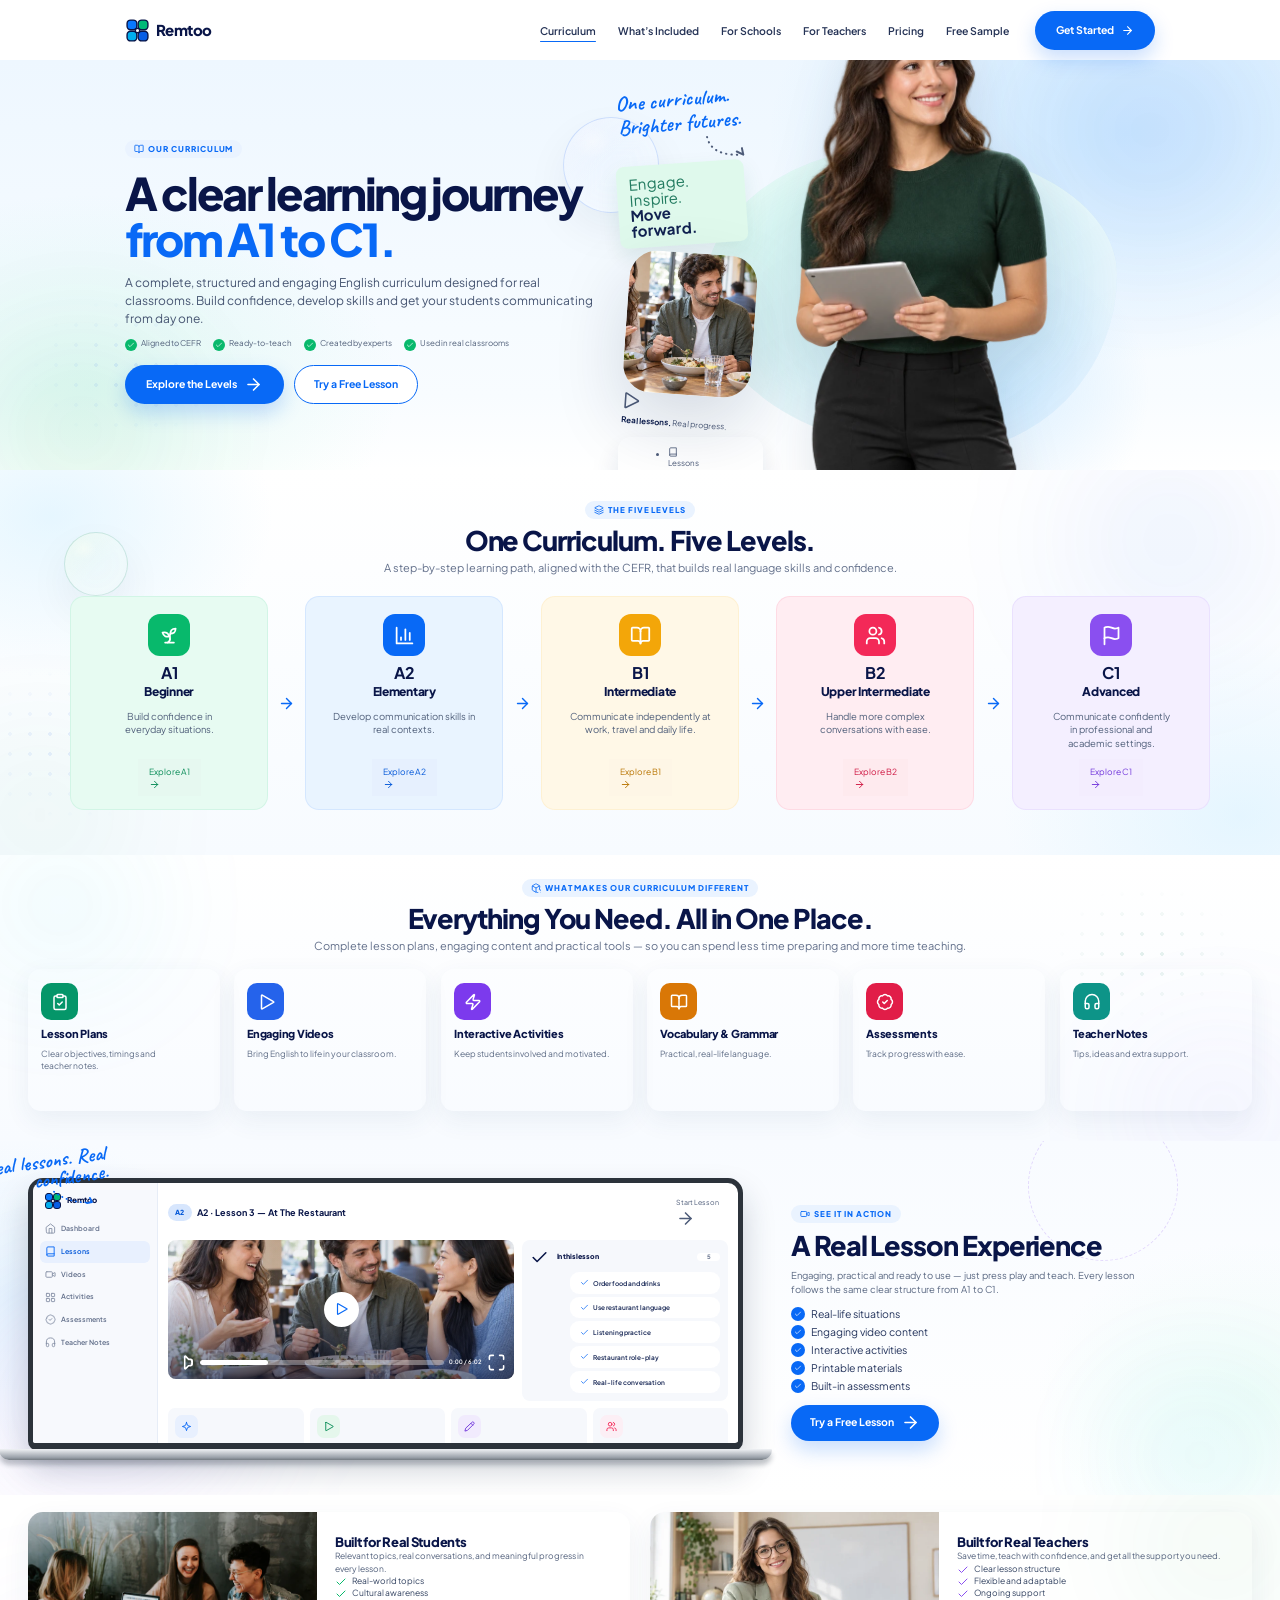
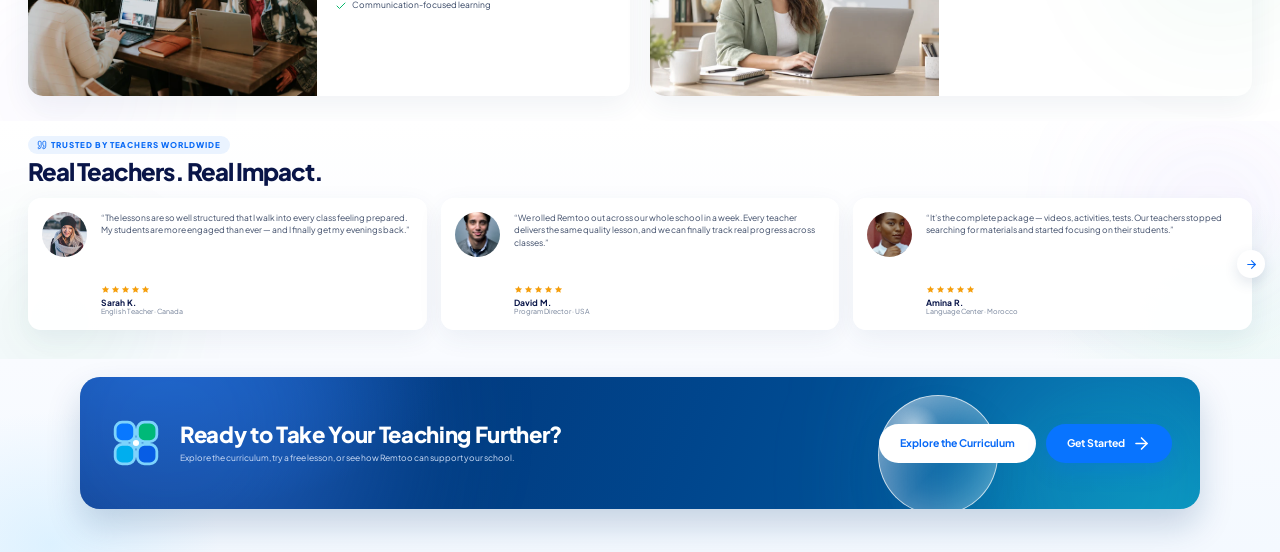
==== curriculum.html @ d1468bf1 "changes" ====
<!doctype html>
<html lang="en">
<head>
  <meta charset="UTF-8" />
  <meta name="viewport" content="width=device-width, initial-scale=1.0" />
  <title>Curriculum — A Clear Learning Journey from A1 to C1 | Remtoo</title>
  <meta name="description" content="Explore the complete Remtoo English curriculum: a clear, structured learning journey from A1 to C1 — with ready-to-teach lessons, videos, activities, speaking tasks and assessments at every level." />
  <meta name="theme-color" content="#2563eb" />
  <link rel="icon" type="image/svg+xml" href="assets/logos/favicon.svg" />
  <link rel="canonical" href="https://remtoo.com/curriculum.html" />
  <meta property="og:type" content="website" />
  <meta property="og:title" content="Curriculum — A Clear Learning Journey from A1 to C1 | Remtoo" />
  <meta property="og:description" content="A structured A1–C1 English curriculum with ready-to-teach lessons at every level." />
  <meta property="og:url" content="https://remtoo.com/curriculum.html" />
  <link rel="preconnect" href="https://fonts.googleapis.com" />
  <link rel="preconnect" href="https://fonts.gstatic.com" crossorigin />
  <link href="https://fonts.googleapis.com/css2?family=Plus+Jakarta+Sans:ital,wght@0,400;0,500;0,600;0,700;0,800;1,500&family=Caveat:wght@600;700&display=swap" rel="stylesheet" />
  <link rel="stylesheet" href="css/variables.css" />
  <link rel="stylesheet" href="css/base.css" />
  <link rel="stylesheet" href="css/components.css" />
  <link rel="stylesheet" href="css/sections.css" />
  <link rel="stylesheet" href="css/pages.css" />
  <link rel="stylesheet" href="css/responsive.css" />
  <link rel="stylesheet" href="css/curriculum.css" />
  <script>
    // Progressive enhancement gate + fail-safe: if main.js has not signalled
    // readiness within 1.5s, remove the gate so no content stays hidden.
    document.documentElement.classList.add("js");
    setTimeout(function () {
      if (!window.__remtooReady) document.documentElement.classList.remove("js");
    }, 1500);
  </script>
</head>
<body id="top" class="curriculum-page">
  <a class="skip-link" href="#main">Skip to main content</a>
  <!-- ============================== SVG ICON SPRITE ============================== -->
  <svg xmlns="http://www.w3.org/2000/svg" style="display:none" aria-hidden="true">
    <defs>
      <symbol id="i-check" viewBox="0 0 24 24"><path d="M20 6 9 17l-5-5"/></symbol>
      <symbol id="i-arrow-right" viewBox="0 0 24 24"><path d="M5 12h14"/><path d="m12 5 7 7-7 7"/></symbol>
      <symbol id="i-chevron-right" viewBox="0 0 24 24"><path d="m9 18 6-6-6-6"/></symbol>
      <symbol id="i-chevron-down" viewBox="0 0 24 24"><path d="m6 9 6 6 6-6"/></symbol>
      <symbol id="i-play" viewBox="0 0 24 24"><path d="M6 3.5v17a.7.7 0 0 0 1 .6l15-8.5a.7.7 0 0 0 0-1.2L7 2.9a.7.7 0 0 0-1 .6Z"/></symbol>
      <symbol id="i-sparkles" viewBox="0 0 24 24"><path d="m12 3 1.9 5.8a2 2 0 0 0 1.3 1.3L21 12l-5.8 1.9a2 2 0 0 0-1.3 1.3L12 21l-1.9-5.8a2 2 0 0 0-1.3-1.3L3 12l5.8-1.9a2 2 0 0 0 1.3-1.3L12 3Z"/></symbol>
      <symbol id="i-shield-check" viewBox="0 0 24 24"><path d="M20 13c0 5-3.5 7.5-7.7 9a.6.6 0 0 1-.6 0C7.5 20.5 4 18 4 13V6a1 1 0 0 1 .7-1c2-.6 4.4-1.4 6.7-2.6a1.2 1.2 0 0 1 1.2 0c2.3 1.2 4.7 2 6.7 2.6a1 1 0 0 1 .7 1z"/><path d="m9 12 2 2 4-4"/></symbol>
      <symbol id="i-layers" viewBox="0 0 24 24"><path d="m12.83 2.18a2 2 0 0 0-1.66 0L2.6 6.08a1 1 0 0 0 0 1.83l8.58 3.91a2 2 0 0 0 1.66 0l8.58-3.9a1 1 0 0 0 0-1.83Z"/><path d="m22 17.65-9.17 4.16a2 2 0 0 1-1.66 0L2 17.65"/><path d="m22 12.65-9.17 4.16a2 2 0 0 1-1.66 0L2 12.65"/></symbol>
      <symbol id="i-sprout" viewBox="0 0 24 24"><path d="M7 20h10"/><path d="M10 20c5.5-2.5.8-6.4 3-10"/><path d="M9.5 9.4c1.1.8 1.8 2.2 2.3 3.7-2 .4-3.5.4-4.8-.3-1.2-.6-2.3-1.9-3-4.2 2.8-.5 4.4 0 5.5.8z"/><path d="M14.1 6a7 7 0 0 0-1.1 4c1.9-.1 3.3-.6 4.3-1.4 1-1 1.6-2.3 1.7-4.6-2.7.1-4 1-4.9 2z"/></symbol>
      <symbol id="i-book-open" viewBox="0 0 24 24"><path d="M12 7v14"/><path d="M3 18a1 1 0 0 1-1-1V4a1 1 0 0 1 1-1h5a4 4 0 0 1 4 4 4 4 0 0 1 4-4h5a1 1 0 0 1 1 1v13a1 1 0 0 1-1 1h-6a3 3 0 0 0-3 3 3 3 0 0 0-3-3z"/></symbol>
      <symbol id="i-book" viewBox="0 0 24 24"><path d="M4 19.5v-15A2.5 2.5 0 0 1 6.5 2H20v20H6.5a2.5 2.5 0 0 1 0-5H20"/></symbol>
      <symbol id="i-users" viewBox="0 0 24 24"><path d="M16 21v-2a4 4 0 0 0-4-4H6a4 4 0 0 0-4 4v2"/><circle cx="9" cy="7" r="4"/><path d="M22 21v-2a4 4 0 0 0-3-3.87"/><path d="M16 3.13a4 4 0 0 1 0 7.75"/></symbol>
      <symbol id="i-mountain" viewBox="0 0 24 24"><path d="m8 3 4 8 5-5 5 15H2L8 3z"/></symbol>
      <symbol id="i-flag" viewBox="0 0 24 24"><path d="M4 15s1-1 4-1 5 2 8 2 4-1 4-1V3s-1 1-4 1-5-2-8-2-4 1-4 1z"/><path d="M4 22v-7"/></symbol>
      <symbol id="i-clock" viewBox="0 0 24 24"><circle cx="12" cy="12" r="10"/><path d="M12 6v6l4 2"/></symbol>
      <symbol id="i-file-text" viewBox="0 0 24 24"><path d="M15 2H6a2 2 0 0 0-2 2v16a2 2 0 0 0 2 2h12a2 2 0 0 0 2-2V7Z"/><path d="M14 2v4a2 2 0 0 0 2 2h4"/><path d="M10 9H8"/><path d="M16 13H8"/><path d="M16 17H8"/></symbol>
      <symbol id="i-video" viewBox="0 0 24 24"><path d="m16 13 5.2 3.1a.5.5 0 0 0 .8-.4V8.3a.5.5 0 0 0-.8-.4L16 11"/><rect x="2" y="6" width="14" height="12" rx="2"/></symbol>
      <symbol id="i-message-circle" viewBox="0 0 24 24"><path d="M7.9 20A9 9 0 1 0 4 16.1L2 22Z"/></symbol>
      <symbol id="i-pencil" viewBox="0 0 24 24"><path d="M17 3a2.85 2.83 0 1 1 4 4L7.5 20.5 2 22l1.5-5.5Z"/><path d="m15 5 4 4"/></symbol>
      <symbol id="i-grid" viewBox="0 0 24 24"><rect width="7" height="7" x="3" y="3" rx="1"/><rect width="7" height="7" x="14" y="3" rx="1"/><rect width="7" height="7" x="14" y="14" rx="1"/><rect width="7" height="7" x="3" y="14" rx="1"/></symbol>
      <symbol id="i-clipboard-check" viewBox="0 0 24 24"><rect width="8" height="4" x="8" y="2" rx="1"/><path d="M16 4h2a2 2 0 0 1 2 2v14a2 2 0 0 1-2 2H6a2 2 0 0 1-2-2V6a2 2 0 0 1 2-2h2"/><path d="m9 14 2 2 4-4"/></symbol>
      <symbol id="i-award" viewBox="0 0 24 24"><circle cx="12" cy="8" r="6"/><path d="M15.477 12.89 17 22l-5-3-5 3 1.523-9.11"/></symbol>
      <symbol id="i-star" viewBox="0 0 24 24"><path d="M12 2.5l2.95 5.98 6.6.96-4.78 4.66 1.13 6.58L12 17.58l-5.9 3.1 1.13-6.58L2.45 9.44l6.6-.96L12 2.5Z"/></symbol>
      <symbol id="i-globe" viewBox="0 0 24 24"><circle cx="12" cy="12" r="10"/><path d="M12 2a14.5 14.5 0 0 0 0 20 14.5 14.5 0 0 0 0-20"/><path d="M2 12h20"/></symbol>
      <symbol id="i-package" viewBox="0 0 24 24"><path d="M21 8a2 2 0 0 0-1-1.73l-7-4a2 2 0 0 0-2 0l-7 4A2 2 0 0 0 3 8v8a2 2 0 0 0 1 1.73l7 4a2 2 0 0 0 2 0l7 4A2 2 0 0 0 21 16Z"/><path d="m3.3 7 8.7 5 8.7-5"/><path d="M12 22V12"/></symbol>
      <symbol id="i-route" viewBox="0 0 24 24"><circle cx="6" cy="19" r="3"/><path d="M9 19h8.5a3.5 3.5 0 0 0 0-7h-11a3.5 3.5 0 0 1 0-7H15"/><circle cx="18" cy="5" r="3"/></symbol>
      <symbol id="i-trending-up" viewBox="0 0 24 24"><path d="m22 7-8.5 8.5-5-5L2 17"/><path d="M16 7h6v6"/></symbol>
      <symbol id="i-zap" viewBox="0 0 24 24"><path d="M4 14a1 1 0 0 1-.78-1.63l9.9-10.2a.5.5 0 0 1 .86.46l-1.92 6.02A1 1 0 0 0 13 10h7a1 1 0 0 1 .78 1.63l-9.9 10.2a.5.5 0 0 1-.86-.46l1.92-6.02A1 1 0 0 0 11 14z"/></symbol>
      <symbol id="i-graduation-cap" viewBox="0 0 24 24"><path d="M22 10 12 5 2 10l10 5 10-5z"/><path d="M6 12v5c0 1.7 2.7 3 6 3s6-1.3 6-3v-5"/></symbol>
      <symbol id="i-building" viewBox="0 0 24 24"><rect width="16" height="12" x="4" y="2" rx="1"/><path d="M2 22h20"/><path d="M9 22v-4h6v4"/><path d="M8 6h.01"/><path d="M16 6h.01"/><path d="M12 6h.01"/><path d="M8 10h.01"/><path d="M16 10h.01"/><path d="M12 10h.01"/><path d="M8 14h.01"/><path d="M16 14h.01"/><path d="M12 14h.01"/></symbol>
      <symbol id="i-bar-chart" viewBox="0 0 24 24"><path d="M3 3v18h18"/><path d="M18 17V9"/><path d="M13 17V5"/><path d="M8 17v-3"/></symbol>
      <symbol id="i-search" viewBox="0 0 24 24"><circle cx="11" cy="11" r="8"/><path d="m21 21-4.3-4.3"/></symbol>
      <symbol id="i-bell" viewBox="0 0 24 24"><path d="M6 8a6 6 0 0 1 12 0c0 7 3 9 3 9H3s3-2 3-9"/><path d="M10.3 21a1.94 1.94 0 0 0 3.4 0"/></symbol>
      <symbol id="i-home" viewBox="0 0 24 24"><path d="m3 9 9-7 9 7v11a2 2 0 0 1-2 2H5a2 2 0 0 1-2-2z"/><path d="M9 22V12h6v10"/></symbol>
      <symbol id="i-mic" viewBox="0 0 24 24"><path d="M12 2a3 3 0 0 0-3 3v7a3 3 0 0 0 6 0V5a3 3 0 0 0-3-3Z"/><path d="M19 10v2a7 7 0 0 1-14 0v-2"/><path d="M12 19v3"/></symbol>
      <symbol id="i-volume" viewBox="0 0 24 24"><path d="M11 4.7a.7.7 0 0 1 1.2-.5L16 8h2.5a2 2 0 0 1 2 2v4a2 2 0 0 1-2 2H16l-3.8 3.8a.7.7 0 0 1-1.2-.5z"/><path d="M19.5 9.5a4 4 0 0 1 0 5"/></symbol>
      <symbol id="i-maximize" viewBox="0 0 24 24"><path d="M8 3H5a2 2 0 0 0-2 2v3"/><path d="M21 8V5a2 2 0 0 0-2-2h-3"/><path d="M3 16v3a2 2 0 0 0 2 2h3"/><path d="M16 21h3a2 2 0 0 0 2-2v-3"/></symbol>
      <symbol id="i-quote" viewBox="0 0 24 24"><path d="M16 3a2 2 0 0 0-2 2v6a2 2 0 0 0 2 2 1 1 0 0 1 1 1v1a2 2 0 0 1-2 2 1 1 0 0 0-1 1v2a1 1 0 0 0 1 1 6 6 0 0 0 6-6V5a2 2 0 0 0-2-2z"/><path d="M5 3a2 2 0 0 0-2 2v6a2 2 0 0 0 2 2 1 1 0 0 1 1 1v1a2 2 0 0 1-2 2 1 1 0 0 0-1 1v2a1 1 0 0 0 1 1 6 6 0 0 0 6-6V5a2 2 0 0 0-2-2z"/></symbol>
      <symbol id="i-facebook" viewBox="0 0 24 24"><path d="M18 2h-3a5 5 0 0 0-5 5v3H7v4h3v8h4v-8h3l1-4h-4V7a1 1 0 0 1 1-1h3z"/></symbol>
      <symbol id="i-instagram" viewBox="0 0 24 24"><rect width="20" height="20" x="2" y="2" rx="5"/><path d="M16 11.37A4 4 0 1 1 12.63 8 4 4 0 0 1 16 11.37z"/><path d="M17.5 6.5h.01"/></symbol>
      <symbol id="i-twitter" viewBox="0 0 24 24"><path d="M22 4s-.7 2.1-2 3.4c1.6 10-9.4 17.3-18 11.6 2.2.1 4.4-.6 6-2C3 15.5.5 9.6 3 5c2.2 2.6 5.6 4.1 9 4-.9-4.2 4-6.6 7-3.8 1.1 0 3-1.2 3-1.2z"/></symbol>
      <symbol id="i-youtube" viewBox="0 0 24 24"><path d="M2.5 17a24.12 24.12 0 0 1 0-10 2 2 0 0 1 1.4-1.4 49.56 49.56 0 0 1 16.2 0A2 2 0 0 1 21.5 7a24.12 24.12 0 0 1 0 10 2 2 0 0 1-1.4 1.4 49.55 49.55 0 0 1-16.2 0A2 2 0 0 1 2.5 17"/><path d="m10 15 5-3-5-3z"/></symbol>
      <symbol id="i-linkedin" viewBox="0 0 24 24"><path d="M16 8a6 6 0 0 1 6 6v7h-4v-7a2 2 0 0 0-2-2 2 2 0 0 0-2 2v7h-4v-7a6 6 0 0 1 6-6z"/><rect width="4" height="12" x="2" y="9"/><circle cx="4" cy="4" r="2"/></symbol>
      <symbol id="i-plane" viewBox="0 0 24 24"><path d="M22 2 11 13"/><path d="M22 2 15 22l-4-9-9-4z"/></symbol>
      <symbol id="i-download" viewBox="0 0 24 24"><path d="M21 15v4a2 2 0 0 1-2 2H5a2 2 0 0 1-2-2v-4"/><path d="m7 10 5 5 5-5"/><path d="M12 15V3"/></symbol>
      <symbol id="i-list" viewBox="0 0 24 24"><path d="M8 6h13"/><path d="M8 12h13"/><path d="M8 18h13"/><path d="M3 6h.01"/><path d="M3 12h.01"/><path d="M3 18h.01"/></symbol>
      <symbol id="i-badge-check" viewBox="0 0 24 24"><path d="M3.85 8.62a4 4 0 0 1 4.78-4.77 4 4 0 0 1 6.74 0 4 4 0 0 1 4.78 4.78 4 4 0 0 1 0 6.74 4 4 0 0 1-4.77 4.78 4 4 0 0 1-6.75 0 4 4 0 0 1-4.78-4.77 4 4 0 0 1 0-6.76Z"/><path d="m9 12 2 2 4-4"/></symbol>
      <symbol id="i-gift" viewBox="0 0 24 24"><rect x="3" y="8" width="18" height="4" rx="1"/><path d="M12 8v13"/><path d="M19 12v7a2 2 0 0 1-2 2H7a2 2 0 0 1-2-2v-7"/><path d="M7.5 8a2.5 2.5 0 0 1 0-5C11 3 12 8 12 8s1-5 4.5-5a2.5 2.5 0 0 1 0 5"/></symbol>
      <symbol id="i-tag" viewBox="0 0 24 24"><path d="M12.586 2.586A2 2 0 0 0 11.172 2H4a2 2 0 0 0-2 2v7.172a2 2 0 0 0 .586 1.414l8.704 8.704a2.426 2.426 0 0 0 3.42 0l6.58-6.58a2.426 2.426 0 0 0 0-3.42z"/><circle cx="7.5" cy="7.5" r=".5"/></symbol>
      <symbol id="i-logo" viewBox="0 0 24 24"><path d="M22 9.5 12 4 2 9.5l10 5.5 10-5.5z"/><path d="M6 12.2V17c0 1.7 2.7 3 6 3s6-1.3 6-3v-4.8"/></symbol>
      <symbol id="i-remtoo-mark" viewBox="0 0 36 36">
        <rect x="3" y="3" width="14" height="14" rx="5" fill="#0878ff"/>
        <rect x="19" y="3" width="14" height="14" rx="5" fill="#00b978"/>
        <rect x="3" y="19" width="14" height="14" rx="5" fill="#00aeee"/>
        <rect x="19" y="19" width="14" height="14" rx="5" fill="#075de5"/>
        <circle cx="18" cy="18" r="3.2" fill="#ffffff"/>
      </symbol>
      <symbol id="i-calendar" viewBox="0 0 24 24"><path d="M8 2v4"/><path d="M16 2v4"/><rect width="18" height="18" x="3" y="4" rx="2"/><path d="M3 10h18"/></symbol>
      <symbol id="i-mail" viewBox="0 0 24 24"><rect width="20" height="16" x="2" y="4" rx="2"/><path d="m22 7-8.97 5.7a1.94 1.94 0 0 1-2.06 0L2 7"/></symbol>
      <symbol id="i-credit-card" viewBox="0 0 24 24"><rect width="20" height="14" x="2" y="5" rx="2"/><path d="M2 10h20"/></symbol>
      <symbol id="i-percent" viewBox="0 0 24 24"><path d="M19 5 5 19"/><circle cx="6.5" cy="6.5" r="2.5"/><circle cx="17.5" cy="17.5" r="2.5"/></symbol>
      <symbol id="i-refresh" viewBox="0 0 24 24"><path d="M3 12a9 9 0 0 1 15-6.7L21 8"/><path d="M21 3v5h-5"/><path d="M21 12a9 9 0 0 1-15 6.7L3 16"/><path d="M3 21v-5h5"/></symbol>
      <symbol id="i-headphones" viewBox="0 0 24 24"><path d="M3 14h3a2 2 0 0 1 2 2v3a2 2 0 0 1-2 2H5a2 2 0 0 1-2-2v-5Z"/><path d="M21 14h-3a2 2 0 0 0-2 2v3a2 2 0 0 0 2 2h1a2 2 0 0 0 2-2v-5Z"/><path d="M3 14v-3a9 9 0 0 1 18 0v3"/></symbol>
    </defs>
  </svg>

  <!-- ============================== HEADER ============================== -->
  <header class="site-header" id="site-header">
    <div class="container header-inner">
      <a class="logo" href="index.html" aria-label="Remtoo — home">
        <span class="logo-mark" aria-hidden="true">
          <svg class="ic"><use href="#i-remtoo-mark"/></svg>
        </span>
        <span class="logo-word">Remtoo</span>
      </a>

      <nav class="nav" aria-label="Main navigation">
        <ul class="nav-list">
          <li><a class="nav-link" href="curriculum.html" aria-current="page">Curriculum</a></li>
          <li><a class="nav-link" href="whats-included.html">What&rsquo;s Included</a></li>
          <li><a class="nav-link" href="schools.html">For Schools</a></li>
          <li><a class="nav-link" href="teachers.html">For Teachers</a></li>
          <li><a class="nav-link" href="pricing.html">Pricing</a></li>
          <li><a class="nav-link" href="free-sample.html">Free Sample</a></li>
        </ul>
        <a class="btn btn-primary btn-sm header-cta" href="pricing.html">
          Get Started
          <svg class="ic" aria-hidden="true"><use href="#i-arrow-right"/></svg>
        </a>
        <button class="menu-toggle" type="button" aria-expanded="false" aria-controls="mobile-menu" aria-label="Open menu">
          <span></span>
        </button>
      </nav>
    </div>
  </header>

  <!-- Mobile navigation panel -->
  <nav class="mobile-menu" id="mobile-menu" aria-label="Mobile navigation">
    <ul>
      <li><a class="nav-link" href="curriculum.html" aria-current="page">Curriculum <svg class="ic" aria-hidden="true"><use href="#i-chevron-right"/></svg></a></li>
      <li><a class="nav-link" href="whats-included.html">What&rsquo;s Included <svg class="ic" aria-hidden="true"><use href="#i-chevron-right"/></svg></a></li>
      <li><a class="nav-link" href="schools.html">For Schools <svg class="ic" aria-hidden="true"><use href="#i-chevron-right"/></svg></a></li>
      <li><a class="nav-link" href="teachers.html">For Teachers <svg class="ic" aria-hidden="true"><use href="#i-chevron-right"/></svg></a></li>
      <li><a class="nav-link" href="pricing.html">Pricing <svg class="ic" aria-hidden="true"><use href="#i-chevron-right"/></svg></a></li>
      <li><a class="nav-link" href="free-sample.html">Free Sample <svg class="ic" aria-hidden="true"><use href="#i-chevron-right"/></svg></a></li>
    </ul>
    <a class="btn btn-primary btn-block" href="pricing.html">
      Get Started
      <svg class="ic" aria-hidden="true"><use href="#i-arrow-right"/></svg>
    </a>
  </nav>

  <main id="main">
    <!-- ============================== HERO ============================== -->
    <section class="hero" aria-labelledby="hero-title">
      <div class="decor" aria-hidden="true">
        <span class="blob blob--blue float-slow" style="width:560px;height:520px;top:-190px;right:-150px;opacity:.75"></span>
        <span class="blob blob--green float-slower" style="width:440px;height:400px;bottom:-160px;left:-140px;opacity:.7"></span>
        <span class="glass glass--blue float-slow" style="width:96px;height:96px;top:14%;left:44%"></span>
        <span class="dots" style="width:200px;height:150px;bottom:6%;left:2%"></span>
      </div>
      <div class="container hero-inner">
        <div class="hero-copy reveal">
          <p class="hero-eyebrow">
            <svg class="ic" aria-hidden="true"><use href="#i-book-open"/></svg>
            Our Curriculum
          </p>
          <h1 class="hero-title" id="hero-title">
            A clear learning journey<br />
            <span class="text-blue">from A1 to C1.</span>
          </h1>
          <p class="hero-text">
            A complete, structured and engaging English curriculum designed for real
            classrooms. Build confidence, develop skills and get your students
            communicating from day one.
          </p>
          <ul class="hero-trust curr-trust">
            <li class="check-item"><svg class="ic" aria-hidden="true"><use href="#i-check"/></svg>Aligned to CEFR</li>
            <li class="check-item"><svg class="ic" aria-hidden="true"><use href="#i-check"/></svg>Ready-to-teach</li>
            <li class="check-item"><svg class="ic" aria-hidden="true"><use href="#i-check"/></svg>Created by experts</li>
            <li class="check-item"><svg class="ic" aria-hidden="true"><use href="#i-check"/></svg>Used in real classrooms</li>
          </ul>
          <div class="hero-actions">
            <a class="btn btn-primary" href="#levels">
              Explore the Levels
              <svg class="ic" aria-hidden="true"><use href="#i-arrow-right"/></svg>
            </a>
            <a class="btn btn-outline-blue" href="free-sample.html">Try a Free Lesson</a>
          </div>
        </div>

        <div class="hero-visual reveal" style="--reveal-delay:.12s">
          <div class="hero-photo-frame ch-frame">
            <img
              src="assets/images/hero/curriculum-teacher.webp"
              alt="Smiling English teacher holding a tablet with the Remtoo curriculum"
              width="720" height="1080" fetchpriority="high" decoding="async"
            />

            <div class="ch-annotation" aria-hidden="true">
              <span class="handwritten">One curriculum. Brighter futures.</span>
              <svg width="54" height="34" viewBox="0 0 54 34" fill="none">
                <path d="M6 4c2 16 16 24 40 25" stroke="currentColor" stroke-width="2.4" stroke-linecap="round" stroke-dasharray="0.5 6" />
                <path d="M40 24.5 47.5 29l-1-8" stroke="currentColor" stroke-width="2.4" stroke-linecap="round" stroke-linejoin="round" />
              </svg>
            </div>

            <div class="ch-note-card" aria-hidden="true">
              <p>Engage. Inspire.<br /><strong>Move forward.</strong></p>
            </div>

            <div class="ch-video-card" aria-hidden="true">
              <span class="ch-video-thumb">
                <img src="assets/images/lessons/restaurant-conversation.webp" alt="" width="960" height="540" loading="lazy" decoding="async" />
                <span class="play"><span><svg class="ic" width="13" height="13"><use href="#i-play"/></svg></span></span>
              </span>
              <p><strong>Real lessons.</strong> Real progress.</p>
            </div>

            <div class="ch-feature-card" aria-hidden="true">
              <p class="ch-feature-title">Inside every level</p>
              <ul>
                <li><span class="ch-dot" style="--d:#2563eb"><svg class="ic"><use href="#i-book"/></svg></span>Lessons</li>
                <li><span class="ch-dot" style="--d:#059669"><svg class="ic"><use href="#i-play"/></svg></span>Videos</li>
                <li><span class="ch-dot" style="--d:#7c3aed"><svg class="ic"><use href="#i-zap"/></svg></span>Activities</li>
                <li><span class="ch-dot" style="--d:#d97706"><svg class="ic"><use href="#i-mic"/></svg></span>Speaking</li>
                <li><span class="ch-dot" style="--d:#db2777"><svg class="ic"><use href="#i-clipboard-check"/></svg></span>Assessments</li>
              </ul>
            </div>
          </div>
        </div>
      </div>
    </section>

    <!-- ============================== THE FIVE LEVELS ============================== -->
    <section class="section level-flow-section curr-levels" id="levels" aria-labelledby="levels-title">
      <div class="decor" aria-hidden="true">
        <span class="blob blob--blue float-slow" style="width:460px;height:460px;top:-160px;right:-120px;opacity:.55"></span>
        <span class="blob blob--green float-slower" style="width:380px;height:340px;bottom:-130px;left:-150px;opacity:.5"></span>
        <span class="dots" style="width:220px;height:160px;left:-40px;bottom:8%"></span>
        <span class="glass glass--mint" style="width:64px;height:64px;top:16%;left:5%"></span>
      </div>
      <div class="container">
        <div class="section-head reveal">
          <p class="badge">
            <svg class="ic" aria-hidden="true"><use href="#i-layers"/></svg>
            The Five Levels
          </p>
          <h2 class="section-title" id="levels-title">One Curriculum. Five Levels.</h2>
          <p class="section-sub">
            A step-by-step learning path, aligned with the CEFR, that builds real
            language skills and confidence.
          </p>
        </div>

        <div class="level-flow-wrap">
          <div class="level-flow">
            <article class="level-flow-card lv-a1 reveal">
              <span class="icon-badge icon-badge--solid" aria-hidden="true"><svg class="ic"><use href="#i-sprout"/></svg></span>
              <h3><strong>A1</strong> Beginner</h3>
              <p>Build confidence in everyday situations.</p>
              <a class="lf-cta" href="free-sample.html">Explore A1 <svg class="ic" aria-hidden="true"><use href="#i-arrow-right"/></svg></a>
            </article>
            <span class="flow-arrow" aria-hidden="true"><svg class="ic"><use href="#i-arrow-right"/></svg></span>
            <article class="level-flow-card lv-a2 reveal" style="--reveal-delay:.07s">
              <span class="icon-badge icon-badge--solid" aria-hidden="true"><svg class="ic"><use href="#i-bar-chart"/></svg></span>
              <h3><strong>A2</strong> Elementary</h3>
              <p>Develop communication skills in real contexts.</p>
              <a class="lf-cta" href="free-sample.html">Explore A2 <svg class="ic" aria-hidden="true"><use href="#i-arrow-right"/></svg></a>
            </article>
            <span class="flow-arrow" aria-hidden="true"><svg class="ic"><use href="#i-arrow-right"/></svg></span>
            <article class="level-flow-card lv-b1 reveal" style="--reveal-delay:.14s">
              <span class="icon-badge icon-badge--solid" aria-hidden="true"><svg class="ic"><use href="#i-book-open"/></svg></span>
              <h3><strong>B1</strong> Intermediate</h3>
              <p>Communicate independently at work, travel and daily life.</p>
              <a class="lf-cta" href="free-sample.html">Explore B1 <svg class="ic" aria-hidden="true"><use href="#i-arrow-right"/></svg></a>
            </article>
            <span class="flow-arrow" aria-hidden="true"><svg class="ic"><use href="#i-arrow-right"/></svg></span>
            <article class="level-flow-card lv-b2 reveal" style="--reveal-delay:.21s">
              <span class="icon-badge icon-badge--solid" aria-hidden="true"><svg class="ic"><use href="#i-users"/></svg></span>
              <h3><strong>B2</strong> Upper Intermediate</h3>
              <p>Handle more complex conversations with ease.</p>
              <a class="lf-cta" href="free-sample.html">Explore B2 <svg class="ic" aria-hidden="true"><use href="#i-arrow-right"/></svg></a>
            </article>
            <span class="flow-arrow" aria-hidden="true"><svg class="ic"><use href="#i-arrow-right"/></svg></span>
            <article class="level-flow-card lv-c1 reveal" style="--reveal-delay:.28s">
              <span class="icon-badge icon-badge--solid" aria-hidden="true"><svg class="ic"><use href="#i-flag"/></svg></span>
              <h3><strong>C1</strong> Advanced</h3>
              <p>Communicate confidently in professional and academic settings.</p>
              <a class="lf-cta" href="free-sample.html">Explore C1 <svg class="ic" aria-hidden="true"><use href="#i-arrow-right"/></svg></a>
            </article>
          </div>
          <span class="handwritten flow-note" aria-hidden="true">
            A brighter future with every level.
            <svg width="60" height="26" viewBox="0 0 60 26" fill="none">
              <path d="M4 4c14 12 32 16 52 15" stroke="currentColor" stroke-width="2.2" stroke-linecap="round" stroke-dasharray="0.5 6" />
              <path d="M50 12.5 58 19l-8.5 2" stroke="currentColor" stroke-width="2.2" stroke-linecap="round" stroke-linejoin="round" />
            </svg>
          </span>
        </div>
      </div>
    </section>

    <!-- ============================== WHAT'S INSIDE (6 cards) ============================== -->
    <section class="section curr-included" aria-labelledby="included-title">
      <div class="decor" aria-hidden="true">
        <span class="blob blob--cyan float-slow" style="width:400px;height:360px;top:-130px;left:-140px;opacity:.55"></span>
        <span class="blob blob--lav float-slower" style="width:380px;height:340px;bottom:-140px;right:-130px;opacity:.55"></span>
        <span class="dots dots--green" style="width:190px;height:140px;top:10%;right:3%"></span>
      </div>
      <div class="container">
        <div class="section-head reveal">
          <p class="badge">
            <svg class="ic" aria-hidden="true"><use href="#i-package"/></svg>
            What Makes Our Curriculum Different
          </p>
          <h2 class="section-title" id="included-title">Everything You Need. All in One Place.</h2>
          <p class="section-sub">
            Complete lesson plans, engaging content and practical tools — so you can
            spend less time preparing and more time teaching.
          </p>
        </div>

        <div class="curr-feat-grid">
          <article class="curr-feat-card reveal">
            <span class="icon-badge icon-badge--solid" style="--ib:#059669" aria-hidden="true"><svg class="ic"><use href="#i-clipboard-check"/></svg></span>
            <h3>Lesson Plans</h3>
            <p>Clear objectives, timings and teacher notes.</p>
          </article>
          <article class="curr-feat-card reveal" style="--reveal-delay:.06s">
            <span class="icon-badge icon-badge--solid" style="--ib:#2563eb" aria-hidden="true"><svg class="ic"><use href="#i-play"/></svg></span>
            <h3>Engaging Videos</h3>
            <p>Bring English to life in your classroom.</p>
          </article>
          <article class="curr-feat-card reveal" style="--reveal-delay:.12s">
            <span class="icon-badge icon-badge--solid" style="--ib:#7c3aed" aria-hidden="true"><svg class="ic"><use href="#i-zap"/></svg></span>
            <h3>Interactive Activities</h3>
            <p>Keep students involved and motivated.</p>
          </article>
          <article class="curr-feat-card reveal" style="--reveal-delay:.18s">
            <span class="icon-badge icon-badge--solid" style="--ib:#d97706" aria-hidden="true"><svg class="ic"><use href="#i-book-open"/></svg></span>
            <h3>Vocabulary &amp; Grammar</h3>
            <p>Practical, real-life language.</p>
          </article>
          <article class="curr-feat-card reveal" style="--reveal-delay:.24s">
            <span class="icon-badge icon-badge--solid" style="--ib:#e11d48" aria-hidden="true"><svg class="ic"><use href="#i-badge-check"/></svg></span>
            <h3>Assessments</h3>
            <p>Track progress with ease.</p>
          </article>
          <article class="curr-feat-card reveal" style="--reveal-delay:.30s">
            <span class="icon-badge icon-badge--solid" style="--ib:#0d9488" aria-hidden="true"><svg class="ic"><use href="#i-headphones"/></svg></span>
            <h3>Teacher Notes</h3>
            <p>Tips, ideas and extra support.</p>
          </article>
        </div>
      </div>
    </section>

    <!-- ============================== A REAL LESSON EXPERIENCE ============================== -->
    <section class="section curr-lesson" id="lesson-experience" aria-labelledby="lesson-title">
      <div class="decor" aria-hidden="true">
        <span class="blob blob--lav float-slow" style="width:560px;height:480px;top:6%;left:-180px"></span>
        <span class="blob blob--cyan float-slower" style="width:360px;height:320px;bottom:-120px;right:-100px;opacity:.75"></span>
        <span class="ring ring--lav" style="width:150px;height:150px;top:-30px;right:8%"></span>
      </div>
      <div class="container">
        <div class="split-grid">
          <div class="lesson-laptop-wrap curr-laptop-wrap reveal">
            <div class="lesson-annotation curr-laptop-annotation" aria-hidden="true">
              <span class="handwritten">Real lessons. Real confidence.</span>
              <svg width="54" height="30" viewBox="0 0 54 30" fill="none">
                <path d="M2 4c14 14 30 20 48 21" stroke="currentColor" stroke-width="2.4" stroke-linecap="round" stroke-dasharray="0.5 6"/>
                <path d="M44 25.5 51 25l-2-6" stroke="currentColor" stroke-width="2.4" stroke-linecap="round" stroke-linejoin="round"/>
              </svg>
            </div>

            <div class="app-window curr-laptop" role="img" aria-label="Preview of the Remtoo lesson platform showing a lesson video, an in-this-lesson checklist and timed activity parts">
              <div class="app-titlebar" aria-hidden="true">
                <span class="dots"><i></i><i></i><i></i></span>
                <span class="url">
                  <svg class="ic" width="12" height="12"><use href="#i-shield-check"/></svg>
                  app.remtoo.com/lessons/a2/at-the-restaurant
                </span>
              </div>
              <div class="app-body app-body--lesson">
                <div class="app-sidebar" aria-hidden="true">
                  <div class="sb-brand">
                    <span class="logo-mark"><svg class="ic"><use href="#i-remtoo-mark"/></svg></span>
                    Remtoo
                  </div>
                  <span class="sb-item"><svg class="ic"><use href="#i-home"/></svg>Dashboard</span>
                  <span class="sb-item is-active"><svg class="ic"><use href="#i-book"/></svg>Lessons</span>
                  <span class="sb-item"><svg class="ic"><use href="#i-video"/></svg>Videos</span>
                  <span class="sb-item"><svg class="ic"><use href="#i-grid"/></svg>Activities</span>
                  <span class="sb-item"><svg class="ic"><use href="#i-badge-check"/></svg>Assessments</span>
                  <span class="sb-item"><svg class="ic"><use href="#i-headphones"/></svg>Teacher Notes</span>
                </div>
                <div class="app-main">
                  <div class="lesson-titlebar" aria-hidden="true">
                    <span class="chip chip--level lv-a2">A2</span>
                    <strong>A2 &middot; Lesson 3 — At The Restaurant</strong>
                    <span class="duration">6:02</span>
                    <span class="curr-start-btn">Start Lesson <svg class="ic" width="13" height="13"><use href="#i-arrow-right"/></svg></span>
                  </div>
                  <div class="lesson-player">
                    <div class="player-video">
                      <img src="assets/images/lessons/restaurant-conversation.webp" alt="" width="960" height="540" loading="lazy" decoding="async" />
                      <span class="overlay"></span>
                      <span class="play"><span><svg class="ic" width="22" height="22"><use href="#i-play"/></svg></span></span>
                      <span class="controls">
                        <svg class="ic" width="15" height="15"><use href="#i-volume"/></svg>
                        <span class="bar"><i></i></span>
                        <span class="time">0:00 / 6:02</span>
                        <svg class="ic" width="15" height="15"><use href="#i-maximize"/></svg>
                      </span>
                    </div>
                    <div class="key-language" aria-hidden="true">
                      <h4>
                        <svg class="ic" width="14" height="14"><use href="#i-check"/></svg>
                        In this lesson
                        <span class="count">5</span>
                      </h4>
                      <ul>
                        <li><svg class="ic"><use href="#i-check"/></svg>Order food and drinks</li>
                        <li><svg class="ic"><use href="#i-check"/></svg>Use restaurant language</li>
                        <li><svg class="ic"><use href="#i-check"/></svg>Listening practice</li>
                        <li><svg class="ic"><use href="#i-check"/></svg>Restaurant role-play</li>
                        <li><svg class="ic"><use href="#i-check"/></svg>Real-life conversation</li>
                      </ul>
                    </div>
                  </div>
                  <ul class="lesson-parts" aria-hidden="true">
                    <li><span class="icon-badge icon-badge--blue"><svg class="ic"><use href="#i-sparkles"/></svg></span>Warm Up &middot; 8 min</li>
                    <li><span class="icon-badge icon-badge--green"><svg class="ic"><use href="#i-play"/></svg></span>Video &middot; 10 min</li>
                    <li><span class="icon-badge icon-badge--purple"><svg class="ic"><use href="#i-pencil"/></svg></span>Practice &middot; 15 min</li>
                    <li><span class="icon-badge icon-badge--pink"><svg class="ic"><use href="#i-users"/></svg></span>Role Play &middot; 10 min</li>
                  </ul>
                </div>
              </div>
            </div>
          </div>

          <div class="lesson-content reveal" style="--reveal-delay:.12s">
            <p class="badge">
              <svg class="ic" aria-hidden="true"><use href="#i-video"/></svg>
              See It in Action
            </p>
            <h2 class="section-title" id="lesson-title">A Real Lesson Experience</h2>
            <p class="lesson-lead">
              Engaging, practical and ready to use — just press play and teach.
              Every lesson follows the same clear structure from A1 to C1.
            </p>
            <ul class="lesson-points-list">
              <li class="check-item"><svg class="ic" aria-hidden="true"><use href="#i-check"/></svg>Real-life situations</li>
              <li class="check-item"><svg class="ic" aria-hidden="true"><use href="#i-check"/></svg>Engaging video content</li>
              <li class="check-item"><svg class="ic" aria-hidden="true"><use href="#i-check"/></svg>Interactive activities</li>
              <li class="check-item"><svg class="ic" aria-hidden="true"><use href="#i-check"/></svg>Printable materials</li>
              <li class="check-item"><svg class="ic" aria-hidden="true"><use href="#i-check"/></svg>Built-in assessments</li>
            </ul>
            <div class="lesson-cta">
              <a class="btn btn-primary" href="free-sample.html">
                Try a Free Lesson
                <svg class="ic" aria-hidden="true"><use href="#i-arrow-right"/></svg>
              </a>
              <p class="note">No signup required — just open and teach.</p>
            </div>
          </div>
          <div class="lesson-side-annotation" aria-hidden="true">
            <span class="handwritten">Less preparation.<br />More teaching.<br />Happier students.</span>
            <svg width="62" height="56" viewBox="0 0 62 56" fill="none">
              <path d="M57 4c-4 25-20 41-49 45" stroke="currentColor" stroke-width="2.2" stroke-linecap="round"/>
              <path d="m14 42-8 8 10 2" stroke="currentColor" stroke-width="2.2" stroke-linecap="round" stroke-linejoin="round"/>
            </svg>
          </div>
        </div>
      </div>
    </section>

    <!-- ============================== AUDIENCE CARDS ============================== -->
    <section class="section curr-audience-section" aria-labelledby="audience-title">
      <div class="decor" aria-hidden="true">
        <span class="blob blob--green float-slow" style="width:420px;height:380px;top:-140px;right:-150px;opacity:.5"></span>
        <span class="blob blob--lav float-slower" style="width:400px;height:360px;bottom:-150px;left:-140px;opacity:.5"></span>
      </div>
      <div class="container">
        <h2 class="visually-hidden" id="audience-title">Who the Remtoo curriculum is built for</h2>
        <div class="curr-audience">
          <article class="ca-card ca-card--students reveal">
            <div class="ca-photo">
              <img
                src="assets/images/lessons/pair-work.webp"
                alt="Students working together during an English lesson"
                width="640" height="427" loading="lazy" decoding="async"
              />
            </div>
            <div class="ca-body">
              <h3>
                <span class="icon-badge icon-badge--green" aria-hidden="true"><svg class="ic"><use href="#i-users"/></svg></span>
                Built for Real Students
              </h3>
              <p class="ca-lead">Relevant topics, real conversations, and meaningful progress in every lesson.</p>
              <ul class="checks">
                <li class="check-item"><svg class="ic" aria-hidden="true"><use href="#i-check"/></svg>Real-world topics</li>
                <li class="check-item"><svg class="ic" aria-hidden="true"><use href="#i-check"/></svg>Cultural awareness</li>
                <li class="check-item"><svg class="ic" aria-hidden="true"><use href="#i-check"/></svg>Communication-focused learning</li>
              </ul>
            </div>
          </article>

          <article class="ca-card ca-card--teachers reveal" style="--reveal-delay:.1s">
            <div class="ca-photo">
              <img
                src="assets/images/lessons/teacher-laptop.webp"
                alt="English teacher preparing a lesson on her laptop"
                width="960" height="540" loading="lazy" decoding="async"
              />
            </div>
            <div class="ca-body">
              <h3>
                <span class="icon-badge icon-badge--purple" aria-hidden="true"><svg class="ic"><use href="#i-graduation-cap"/></svg></span>
                Built for Real Teachers
              </h3>
              <p class="ca-lead">Save time, teach with confidence, and get all the support you need.</p>
              <ul class="checks">
                <li class="check-item"><svg class="ic" aria-hidden="true"><use href="#i-check"/></svg>Clear lesson structure</li>
                <li class="check-item"><svg class="ic" aria-hidden="true"><use href="#i-check"/></svg>Flexible and adaptable</li>
                <li class="check-item"><svg class="ic" aria-hidden="true"><use href="#i-check"/></svg>Ongoing support</li>
              </ul>
            </div>
          </article>
        </div>
      </div>
    </section>

    <!-- ============================== TESTIMONIALS ============================== -->
    <section class="section testimonials" id="testimonials" aria-labelledby="testimonials-title">
      <div class="decor" aria-hidden="true">
        <span class="blob blob--lav float-slower" style="width:420px;height:380px;top:-100px;right:-140px;opacity:.7"></span>
        <span class="blob blob--green float-slow" style="width:360px;height:320px;bottom:-120px;left:-120px;opacity:.7"></span>
      </div>
      <div class="container">
        <div class="section-head reveal">
          <p class="badge">
            <svg class="ic" aria-hidden="true"><use href="#i-quote"/></svg>
            Trusted by Teachers Worldwide
          </p>
          <h2 class="section-title" id="testimonials-title">Real Teachers. Real Impact.</h2>
          <p class="section-sub">Real feedback from real educators.</p>
        </div>

        <div class="carousel reveal" aria-roledescription="carousel" aria-label="Teacher testimonials">
          <div class="carousel-track" id="testimonials-track" tabindex="0" aria-label="Testimonials (use arrow keys to browse)">
            <article class="testimonial-card" aria-roledescription="slide" aria-label="1 of 3">
              <div class="t-stars" aria-label="Rated 5 out of 5 stars">
                <svg class="ic ic-fill" aria-hidden="true"><use href="#i-star"/></svg><svg class="ic ic-fill" aria-hidden="true"><use href="#i-star"/></svg><svg class="ic ic-fill" aria-hidden="true"><use href="#i-star"/></svg><svg class="ic ic-fill" aria-hidden="true"><use href="#i-star"/></svg><svg class="ic ic-fill" aria-hidden="true"><use href="#i-star"/></svg>
              </div>
              <blockquote>
                &ldquo;The lessons are so well structured that I walk into every class feeling prepared.
                My students are more engaged than ever — and I finally get my evenings back.&rdquo;
              </blockquote>
              <div class="t-person">
                <img src="assets/images/people/sarah.webp" alt="Portrait of Sarah K." width="54" height="54" loading="lazy" decoding="async" />
                <div class="who"><strong>Sarah K.</strong><span>English Teacher &middot; Canada</span></div>
                <span class="t-badge icon-badge--blue" aria-hidden="true"><svg class="ic ic-fill"><use href="#i-quote"/></svg></span>
              </div>
            </article>

            <article class="testimonial-card" aria-roledescription="slide" aria-label="2 of 3">
              <div class="t-stars" aria-label="Rated 5 out of 5 stars">
                <svg class="ic ic-fill" aria-hidden="true"><use href="#i-star"/></svg><svg class="ic ic-fill" aria-hidden="true"><use href="#i-star"/></svg><svg class="ic ic-fill" aria-hidden="true"><use href="#i-star"/></svg><svg class="ic ic-fill" aria-hidden="true"><use href="#i-star"/></svg><svg class="ic ic-fill" aria-hidden="true"><use href="#i-star"/></svg>
              </div>
              <blockquote>
                &ldquo;We rolled Remtoo out across our whole school in a week. Every teacher delivers the
                same quality lesson, and we can finally track real progress across classes.&rdquo;
              </blockquote>
              <div class="t-person">
                <img src="assets/images/people/david.webp" alt="Portrait of David M." width="54" height="54" loading="lazy" decoding="async" />
                <div class="who"><strong>David M.</strong><span>Program Director &middot; USA</span></div>
                <span class="t-badge icon-badge--green" aria-hidden="true"><svg class="ic ic-fill"><use href="#i-quote"/></svg></span>
              </div>
            </article>

            <article class="testimonial-card" aria-roledescription="slide" aria-label="3 of 3">
              <div class="t-stars" aria-label="Rated 5 out of 5 stars">
                <svg class="ic ic-fill" aria-hidden="true"><use href="#i-star"/></svg><svg class="ic ic-fill" aria-hidden="true"><use href="#i-star"/></svg><svg class="ic ic-fill" aria-hidden="true"><use href="#i-star"/></svg><svg class="ic ic-fill" aria-hidden="true"><use href="#i-star"/></svg><svg class="ic ic-fill" aria-hidden="true"><use href="#i-star"/></svg>
              </div>
              <blockquote>
                &ldquo;It&rsquo;s the complete package — videos, activities, tests. Our teachers stopped
                searching for materials and started focusing on their students.&rdquo;
              </blockquote>
              <div class="t-person">
                <img src="assets/images/people/amina.webp" alt="Portrait of Amina R." width="54" height="54" loading="lazy" decoding="async" />
                <div class="who"><strong>Amina R.</strong><span>Language Center &middot; Morocco</span></div>
                <span class="t-badge icon-badge--amber" aria-hidden="true"><svg class="ic ic-fill"><use href="#i-quote"/></svg></span>
              </div>
            </article>
          </div>

          <div class="carousel-actions">
            <button class="carousel-btn" id="t-prev" type="button" aria-label="Previous testimonial">
              <svg class="ic" style="transform:rotate(180deg)" aria-hidden="true"><use href="#i-arrow-right"/></svg>
            </button>
            <div class="carousel-dots" id="t-dots" role="tablist" aria-label="Choose testimonial"></div>
            <button class="carousel-btn" id="t-next" type="button" aria-label="Next testimonial">
              <svg class="ic" aria-hidden="true"><use href="#i-arrow-right"/></svg>
            </button>
          </div>
        </div>
      </div>
    </section>

    <!-- ============================== FINAL CTA BANNER ============================== -->
    <section class="section final-banner-section" id="get-started" aria-labelledby="final-title">
      <div class="container">
        <div class="final-banner reveal">
          <div class="decor" aria-hidden="true">
            <span class="blob" style="width:420px;height:420px;top:-160px;left:-120px;background:rgba(59,130,246,.4);filter:blur(70px)"></span>
            <span class="blob float-slow" style="width:380px;height:380px;bottom:-160px;right:-100px;background:rgba(34,211,238,.28);filter:blur(70px)"></span>
            <span class="glass" style="width:120px;height:120px;top:14%;right:18%"></span>
          </div>
          <span class="handwritten fb-note" aria-hidden="true">Better Teachers.<br />Brighter Futures.</span>

          <div class="fb-content">
            <span class="fb-logo" aria-hidden="true">
              <svg class="ic"><use href="#i-remtoo-mark"/></svg>
            </span>
            <div class="fb-text">
              <h2 id="final-title">Ready to Take Your Teaching Further?</h2>
              <p>Explore the curriculum, try a free lesson, or see how Remtoo can support your school.</p>
            </div>
          </div>

          <div class="fb-actions">
            <a class="btn btn-white" href="#levels">Explore the Curriculum</a>
            <a class="btn btn-primary" href="pricing.html">
              Get Started
              <svg class="ic" aria-hidden="true"><use href="#i-arrow-right"/></svg>
            </a>
          </div>
        </div>
      </div>
    </section>
  </main>

  <!-- ============================== FOOTER ============================== -->
  <footer class="site-footer site-footer--light">
    <div class="container">
      <div class="footer-grid">
        <div class="footer-brand">
          <a class="logo" href="index.html" aria-label="Remtoo — home">
            <span class="logo-mark" aria-hidden="true">
              <svg class="ic ic-fill"><use href="#i-logo"/></svg>
            </span>
            <span class="logo-word">Rem<em>too</em></span>
          </a>
          <p class="tagline">Open. Teach. Inspire.</p>
          <p class="footer-desc">A complete, structured English curriculum for teachers and schools — from A1 to C1.</p>
          <div class="footer-social">
            <a href="https://linkedin.com/company/remtoo" aria-label="Remtoo on LinkedIn" target="_blank" rel="noopener"><svg class="ic"><use href="#i-linkedin"/></svg></a>
            <a href="https://youtube.com/@remtoo" aria-label="Remtoo on YouTube" target="_blank" rel="noopener"><svg class="ic"><use href="#i-youtube"/></svg></a>
            <a href="https://facebook.com/remtoo" aria-label="Remtoo on Facebook" target="_blank" rel="noopener"><svg class="ic"><use href="#i-facebook"/></svg></a>
            <a href="https://instagram.com/remtoo" aria-label="Remtoo on Instagram" target="_blank" rel="noopener"><svg class="ic"><use href="#i-instagram"/></svg></a>
          </div>
        </div>

        <!-- Desktop link columns -->
        <nav class="footer-col" aria-label="Product">
          <h3>Product</h3>
          <ul>
            <li><a href="curriculum.html">Curriculum</a></li>
            <li><a href="whats-included.html">What&rsquo;s Included</a></li>
            <li><a href="free-sample.html">Free Sample</a></li>
            <li><a href="pricing.html">Pricing</a></li>
          </ul>
        </nav>
        <nav class="footer-col" aria-label="Solutions">
          <h3>Solutions</h3>
          <ul>
            <li><a href="schools.html">For Schools</a></li>
            <li><a href="teachers.html">For Teachers</a></li>
          </ul>
        </nav>
        <nav class="footer-col" aria-label="Resources">
          <h3>Resources</h3>
          <ul>
            <li><a href="pricing.html#faq">FAQ</a></li>
            <li><a href="index.html#how-it-works">How It Works</a></li>
            <li><a href="curriculum.html">Curriculum Guide</a></li>
            <li><a href="mailto:hello@remtoo.com">Contact Us</a></li>
          </ul>
        </nav>
        <nav class="footer-col" aria-label="Legal">
          <h3>Legal</h3>
          <ul>
            <li><a href="legal.html#privacy">Privacy Policy</a></li>
            <li><a href="legal.html#terms">Terms of Use</a></li>
          </ul>
        </nav>

        <!-- Mobile accordion groups -->
        <div class="footer-accordion" aria-label="Footer navigation">
          <div class="accordion-item">
            <button class="accordion-trigger" type="button" aria-expanded="false" aria-controls="fa-product">
              Product <svg class="ic" aria-hidden="true"><use href="#i-chevron-down"/></svg>
            </button>
            <div class="accordion-panel" id="fa-product">
              <div>
                <ul>
                  <li><a href="curriculum.html">Curriculum</a></li>
                  <li><a href="whats-included.html">What&rsquo;s Included</a></li>
                  <li><a href="free-sample.html">Free Sample</a></li>
                  <li><a href="pricing.html">Pricing</a></li>
                </ul>
              </div>
            </div>
          </div>
          <div class="accordion-item">
            <button class="accordion-trigger" type="button" aria-expanded="false" aria-controls="fa-solutions">
              Solutions <svg class="ic" aria-hidden="true"><use href="#i-chevron-down"/></svg>
            </button>
            <div class="accordion-panel" id="fa-solutions">
              <div>
                <ul>
                  <li><a href="schools.html">For Schools</a></li>
                  <li><a href="teachers.html">For Teachers</a></li>
                </ul>
              </div>
            </div>
          </div>
          <div class="accordion-item">
            <button class="accordion-trigger" type="button" aria-expanded="false" aria-controls="fa-resources">
              Resources <svg class="ic" aria-hidden="true"><use href="#i-chevron-down"/></svg>
            </button>
            <div class="accordion-panel" id="fa-resources">
              <div>
                <ul>
                  <li><a href="pricing.html#faq">FAQ</a></li>
                  <li><a href="index.html#how-it-works">How It Works</a></li>
                  <li><a href="curriculum.html">Curriculum Guide</a></li>
                  <li><a href="mailto:hello@remtoo.com">Contact Us</a></li>
                </ul>
              </div>
            </div>
          </div>
          <div class="accordion-item">
            <button class="accordion-trigger" type="button" aria-expanded="false" aria-controls="fa-legal">
              Legal <svg class="ic" aria-hidden="true"><use href="#i-chevron-down"/></svg>
            </button>
            <div class="accordion-panel" id="fa-legal">
              <div>
                <ul>
                  <li><a href="legal.html#privacy">Privacy Policy</a></li>
                  <li><a href="legal.html#terms">Terms of Use</a></li>
                </ul>
              </div>
            </div>
          </div>
        </div>
      </div>

      <div class="footer-bottom">
        <p>&copy; <span id="year">2026</span> Remtoo. All rights reserved.</p>
        <div class="lang-wrap">
          <button class="footer-lang" id="lang-btn" type="button" aria-expanded="false" aria-haspopup="true" aria-controls="lang-menu">
            <svg class="ic" aria-hidden="true"><use href="#i-globe"/></svg>
            English
            <svg class="ic" aria-hidden="true"><use href="#i-chevron-down"/></svg>
          </button>
          <ul class="lang-menu" id="lang-menu" role="menu" aria-label="Choose language">
            <li><button type="button" role="menuitemradio" aria-checked="true">English</button></li>
            <li><button type="button" role="menuitemradio" aria-checked="false">Fran&ccedil;ais <span class="soon">Coming soon</span></button></li>
            <li><button type="button" role="menuitemradio" aria-checked="false">العربية <span class="soon">Coming soon</span></button></li>
          </ul>
        </div>
      </div>
    </div>
  </footer>

  <!-- Floating contact bubble -->
  <a
    class="chat-bubble"
    href="mailto:hello@remtoo.com?subject=Question%20about%20Remtoo"
    aria-label="Chat with us — opens your email app"
  >
    <svg class="ic ic-fill" aria-hidden="true"><use href="#i-message-circle"/></svg>
  </a>

  <script src="js/main.js" defer></script>
</body>
</html>
---- css/variables.css ----
/* ==========================================================================
   Remtoo Design System — Tokens
   One source of truth for color, type, spacing and depth across all pages.
   ========================================================================== */

:root {
  /* ---------- Brand ---------- */
  --blue: #2563eb;
  --blue-dark: #1d4ed8;
  --blue-deep: #152f7a;
  --blue-soft: #e8f0fe;
  --blue-soft-2: #d7e6fd;

  --cyan: #0891b2;
  --cyan-bright: #22d3ee;
  --cyan-soft: #e2f6fc;

  --teal: #0d9488;
  --teal-soft: #dcf3ef;

  --green: #16a34a;
  --green-bright: #22c55e;
  --green-dark: #047857;
  --green-soft: #e5f7ec;
  --mint: #e2f6ec;
  --mint-deep: #c9eedb;

  --purple: #7c3aed;
  --purple-dark: #6d28d9;
  --purple-soft: #f1ebfd;

  --lavender: #a78bfa;
  --lavender-soft: #f0ecfe;

  --pink: #db2777;
  --pink-soft: #fceff5;

  --gold: #d97706;
  --gold-soft: #fdf3e2;

  /* ---------- Level palette (site-wide identity) ---------- */
  --a1: #059669;  --a1-dark: #047857;  --a1-soft: #e5f7ec;  --a1-chip: #cdebda;
  --a2: #2563eb;  --a2-dark: #1d4ed8;  --a2-soft: #e8f0fe;  --a2-chip: #d7e6fd;
  --b1: #d97706;  --b1-dark: #b45309;  --b1-soft: #fdf3e2;  --b1-chip: #f9e6bf;
  --b2: #db2777;  --b2-dark: #be185d;  --b2-soft: #fceff5;  --b2-chip: #f8d3e5;
  --c1: #7c3aed;  --c1-dark: #6d28d9;  --c1-soft: #f1ebfd;  --c1-chip: #e2d6fb;

  /* ---------- Ink & text ---------- */
  --ink: #0e1a3c;
  --ink-2: #1d2b4f;
  --body: #43536e;
  --muted: #5d6b85;
  --faint: #8b98b0;

  /* ---------- Surfaces ---------- */
  --bg: #ffffff;
  --surface-blue: #f5f8ff;
  --surface-mint: #f1faf5;
  --surface-lav: #f8f6ff;
  --surface-soft: #f6f8fc;
  --border: #e4e9f4;
  --border-strong: #d2dbee;

  /* ---------- Shadows ---------- */
  --shadow-xs: 0 1px 2px rgba(14, 26, 60, 0.05);
  --shadow-sm: 0 2px 12px rgba(14, 26, 60, 0.07);
  --shadow-md: 0 12px 34px rgba(14, 26, 60, 0.10);
  --shadow-lg: 0 28px 70px rgba(14, 26, 60, 0.15);
  --shadow-xl: 0 40px 100px rgba(14, 26, 60, 0.18);
  --shadow-blue: 0 14px 32px rgba(37, 99, 235, 0.30);
  --shadow-green: 0 14px 32px rgba(22, 163, 74, 0.28);

  /* ---------- Radii ---------- */
  --r-sm: 12px;
  --r-md: 16px;
  --r-lg: 22px;
  --r-xl: 28px;
  --r-pill: 999px;

  /* ---------- Typography ---------- */
  --font: "Plus Jakarta Sans", "Segoe UI", system-ui, -apple-system, sans-serif;
  --font-hand: "Caveat", "Segoe Script", cursive;

  --fs-hero: clamp(2.6rem, 1.1rem + 4.6vw, 4.9rem);
  --fs-h1: clamp(2.3rem, 1.2rem + 3.4vw, 3.9rem);
  --fs-h2: clamp(2rem, 1.45rem + 2.4vw, 3.2rem);
  --fs-h3: clamp(1.28rem, 1.12rem + 0.7vw, 1.62rem);
  --fs-lead: clamp(1.08rem, 1rem + 0.45vw, 1.34rem);
  --fs-body: 1.03rem;
  --fs-small: 0.92rem;
  --fs-tiny: 0.8rem;

  /* ---------- Layout ---------- */
  --container: 1360px;
  --container-wide: 1520px;
  --gutter: clamp(1.25rem, 3.4vw, 2.75rem);
  --section-y: clamp(4.5rem, 8.6vw, 8.25rem);
  --header-h: 80px;

  /* ---------- Motion ---------- */
  --ease: cubic-bezier(0.22, 1, 0.36, 1);
  --dur: 0.6s;
}

/* Level utility classes: .lv-a1 … .lv-c1 expose --lv tokens */
.lv-a1 { --lv: var(--a1); --lv-dark: var(--a1-dark); --lv-soft: var(--a1-soft); --lv-chip: var(--a1-chip); }
.lv-a2 { --lv: var(--a2); --lv-dark: var(--a2-dark); --lv-soft: var(--a2-soft); --lv-chip: var(--a2-chip); }
.lv-b1 { --lv: var(--b1); --lv-dark: var(--b1-dark); --lv-soft: var(--b1-soft); --lv-chip: var(--b1-chip); }
.lv-b2 { --lv: var(--b2); --lv-dark: var(--b2-dark); --lv-soft: var(--b2-soft); --lv-chip: var(--b2-chip); }
.lv-c1 { --lv: var(--c1); --lv-dark: var(--c1-dark); --lv-soft: var(--c1-soft); --lv-chip: var(--c1-chip); }
---- css/base.css ----
/* ==========================================================================
   Remtoo — Base: reset, typography, layout, decoration system
   ========================================================================== */

*,
*::before,
*::after {
  box-sizing: border-box;
}

* {
  margin: 0;
}

html {
  scroll-behavior: smooth;
  -webkit-text-size-adjust: 100%;
}

body {
  font-family: var(--font);
  font-size: var(--fs-body);
  line-height: 1.68;
  color: var(--body);
  background: var(--bg);
  -webkit-font-smoothing: antialiased;
  overflow-x: clip;
}

img,
svg,
video {
  display: block;
  max-width: 100%;
  height: auto;
}

a {
  color: var(--blue);
  text-decoration: none;
}

ul[class],
ol[class] {
  list-style: none;
  padding: 0;
}

button {
  font: inherit;
  color: inherit;
  background: none;
  border: 0;
  cursor: pointer;
}

h1, h2, h3, h4 {
  color: var(--ink);
  line-height: 1.14;
  letter-spacing: -0.022em;
  font-weight: 800;
  text-wrap: balance;
}

p { text-wrap: pretty; }

strong { color: var(--ink-2); font-weight: 700; }

:focus-visible {
  outline: 3px solid rgba(37, 99, 235, 0.55);
  outline-offset: 3px;
  border-radius: 6px;
}

::selection {
  background: var(--blue-soft-2);
  color: var(--ink);
}

/* ---------- Layout primitives ---------- */

.container {
  width: min(100% - 2 * var(--gutter), var(--container));
  margin-inline: auto;
  position: relative;
  z-index: 1;
}

.container-wide {
  width: min(100% - 2 * var(--gutter), var(--container-wide));
  margin-inline: auto;
  position: relative;
  z-index: 1;
}

.section {
  padding-block: var(--section-y);
  position: relative;
}

/* Content always sits above decoration layers */
.section > .decor,
.decor {
  z-index: 0;
}

/* ---------- Section headers ---------- */

.section-head {
  max-width: 780px;
  margin: 0 auto clamp(2.5rem, 5vw, 4rem);
  text-align: center;
}

.section-head.left {
  margin-inline: 0;
  text-align: left;
}

.section-title {
  font-size: var(--fs-h2);
  margin-bottom: 0.85rem;
}

.section-sub {
  font-size: var(--fs-lead);
  color: var(--muted);
  line-height: 1.62;
}

.section-head.left .section-sub { max-width: 600px; }

/* ==========================================================================
   DECORATION SYSTEM
   Atmospheric CSS-only backgrounds: blobs, glass circles, rings, streaks.
   Always pointer-events:none, always behind content, never cause overflow
   (parent sections are overflow:hidden).
   ========================================================================== */

.decor {
  position: absolute;
  inset: 0;
  pointer-events: none;
  overflow: hidden;
}

.decor > * { position: absolute; }

/* Blurred gradient blobs */
.blob {
  border-radius: 50%;
  filter: blur(56px);
}

.blob--blue   { background: radial-gradient(closest-side, rgba(37, 99, 235, 0.16), transparent 72%); }
.blob--cyan   { background: radial-gradient(closest-side, rgba(34, 211, 238, 0.16), transparent 72%); }
.blob--green  { background: radial-gradient(closest-side, rgba(22, 163, 74, 0.14), transparent 72%); }
.blob--teal   { background: radial-gradient(closest-side, rgba(13, 148, 136, 0.14), transparent 72%); }
.blob--lav    { background: radial-gradient(closest-side, rgba(167, 139, 250, 0.16), transparent 72%); }
.blob--pink   { background: radial-gradient(closest-side, rgba(219, 39, 119, 0.10), transparent 72%); }
.blob--gold   { background: radial-gradient(closest-side, rgba(217, 119, 6, 0.11), transparent 72%); }
.blob--deep   { background: radial-gradient(closest-side, rgba(37, 99, 235, 0.35), transparent 72%); }
.blob--deepgreen { background: radial-gradient(closest-side, rgba(22, 163, 74, 0.32), transparent 72%); }

/* Translucent glass circles */
.glass {
  border-radius: 50%;
  border: 1.5px solid rgba(255, 255, 255, 0.75);
  background:
    linear-gradient(135deg, rgba(255, 255, 255, 0.42) 0%, rgba(255, 255, 255, 0.06) 55%),
    radial-gradient(closest-side at 30% 25%, rgba(255, 255, 255, 0.5), transparent 70%);
  box-shadow:
    inset 0 0 46px rgba(255, 255, 255, 0.35),
    0 18px 44px rgba(14, 26, 60, 0.06);
}

.glass--blue {
  border-color: rgba(37, 99, 235, 0.16);
  background:
    linear-gradient(135deg, rgba(232, 240, 254, 0.75) 0%, rgba(215, 230, 253, 0.12) 55%),
    radial-gradient(closest-side at 30% 25%, rgba(255, 255, 255, 0.85), transparent 70%);
}

.glass--mint {
  border-color: rgba(4, 120, 87, 0.14);
  background:
    linear-gradient(135deg, rgba(229, 247, 236, 0.8) 0%, rgba(201, 238, 219, 0.12) 55%),
    radial-gradient(closest-side at 30% 25%, rgba(255, 255, 255, 0.85), transparent 70%);
}

/* Dashed orbit rings */
.ring {
  border-radius: 50%;
  border: 1.5px dashed rgba(37, 99, 235, 0.20);
}

.ring--green { border-color: rgba(4, 120, 87, 0.18); }
.ring--lav   { border-color: rgba(124, 58, 237, 0.18); }

/* Soft light streaks */
.streak {
  height: 1.5px;
  border-radius: 2px;
  background: linear-gradient(90deg, transparent, rgba(37, 99, 235, 0.22), transparent);
  transform: rotate(-16deg);
}

.streak--green {
  background: linear-gradient(90deg, transparent, rgba(4, 120, 87, 0.2), transparent);
}

/* Dot grid */
.dots {
  background-image: radial-gradient(rgba(37, 99, 235, 0.20) 1.6px, transparent 1.6px);
  background-size: 20px 20px;
  opacity: 0.55;
  mask-image: radial-gradient(closest-side, #000, transparent);
  -webkit-mask-image: radial-gradient(closest-side, #000, transparent);
}

.dots--green {
  background-image: radial-gradient(rgba(4, 120, 87, 0.2) 1.6px, transparent 1.6px);
}

/* Gentle floating animation (decor only, transform-based) */
@keyframes drift {
  from { transform: translate3d(0, 0, 0) scale(1); }
  to   { transform: translate3d(12px, -16px, 0) scale(1.045); }
}

@keyframes drift-alt {
  from { transform: translate3d(0, 0, 0) scale(1.03) rotate(0.001deg); }
  to   { transform: translate3d(-14px, 10px, 0) scale(0.985) rotate(0.001deg); }
}

.float-slow     { animation: drift 26s ease-in-out infinite alternate; }
.float-slower   { animation: drift-alt 34s ease-in-out infinite alternate; }

@media (prefers-reduced-motion: reduce) {
  .float-slow,
  .float-slower { animation: none; }
}

/* ---------- Reveal animation (JS-gated) ---------- */

.js .reveal {
  opacity: 0;
  transform: translateY(28px);
  transition:
    opacity var(--dur) var(--ease),
    transform var(--dur) var(--ease);
  transition-delay: var(--reveal-delay, 0s);
  will-change: opacity, transform;
}

.js .reveal.is-visible {
  opacity: 1;
  transform: none;
}

section[id] { scroll-margin-top: calc(var(--header-h) + 16px); }

/* ---------- Helpers ---------- */

.text-blue { color: var(--blue); }
.text-green { color: var(--green-dark); }

.handwritten {
  font-family: var(--font-hand);
  font-weight: 700;
  color: var(--blue);
  line-height: 1.15;
  letter-spacing: 0;
}

.skip-link {
  position: absolute;
  left: -9999px;
  top: 0;
  z-index: 200;
  background: var(--blue);
  color: #fff;
  padding: 0.6rem 1.1rem;
  border-radius: 0 0 var(--r-sm) 0;
  font-weight: 700;
}

.skip-link:focus { left: 0; }

.visually-hidden {
  position: absolute;
  width: 1px;
  height: 1px;
  margin: -1px;
  padding: 0;
  overflow: hidden;
  clip: rect(0 0 0 0);
  white-space: nowrap;
  border: 0;
}
---- css/components.css ----
/* ==========================================================================
   Remtoo — Reusable components (all pages)
   ========================================================================== */

/* ---------- Icon system (SVG sprite) ---------- */

svg.ic {
  width: 19px;
  height: 19px;
  flex: none;
}

svg.ic:not(.ic-fill) {
  fill: none;
  stroke: currentColor;
  stroke-width: 2;
  stroke-linecap: round;
  stroke-linejoin: round;
}

svg.ic.ic-fill { fill: currentColor; stroke: none; }

/* ---------- Buttons ---------- */

.btn {
  display: inline-flex;
  align-items: center;
  justify-content: center;
  gap: 0.6rem;
  padding: 0.92rem 1.85rem;
  border-radius: var(--r-pill);
  font-weight: 700;
  font-size: 1rem;
  line-height: 1.2;
  white-space: nowrap;
  border: 2px solid transparent;
  transition:
    transform 0.18s var(--ease),
    box-shadow 0.18s var(--ease),
    background-color 0.18s var(--ease),
    color 0.18s var(--ease),
    border-color 0.18s var(--ease);
  min-height: 54px;
}

.btn svg { transition: transform 0.18s var(--ease); }
.btn:hover { transform: translateY(-2px); }
.btn:hover svg { transform: translateX(3px); }
.btn:active { transform: translateY(0); }

.btn-primary {
  background: var(--blue);
  color: #fff;
  box-shadow: var(--shadow-blue);
}
.btn-primary:hover { background: var(--blue-dark); }

.btn-green {
  background: var(--green);
  color: #fff;
  box-shadow: var(--shadow-green);
}
.btn-green:hover { background: #15803d; }

.btn-outline {
  border-color: var(--border-strong);
  color: var(--ink);
  background: #fff;
  box-shadow: var(--shadow-xs);
}
.btn-outline:hover { border-color: var(--blue); color: var(--blue); }

.btn-white {
  background: #fff;
  color: var(--blue);
  box-shadow: var(--shadow-md);
}
.btn-white:hover { color: var(--blue-dark); }

.btn-outline-white {
  border-color: rgba(255, 255, 255, 0.45);
  color: #fff;
}
.btn-outline-white:hover {
  border-color: #fff;
  background: rgba(255, 255, 255, 0.08);
}

.btn-soft {
  background: var(--blue-soft);
  color: var(--blue-dark);
}
.btn-soft:hover { background: var(--blue-soft-2); }

.btn-sm { padding: 0.55rem 1.2rem; font-size: 0.9rem; min-height: 42px; }
.btn-lg { padding: 1.05rem 2.2rem; font-size: 1.06rem; }
.btn-block { width: 100%; }

.btn-link {
  display: inline-flex;
  align-items: center;
  gap: 0.4rem;
  font-weight: 700;
  color: var(--blue);
  min-height: 44px;
}
.btn-link:hover { text-decoration: underline; }

/* ---------- Badges & chips ---------- */

.badge {
  display: inline-flex;
  align-items: center;
  gap: 0.5rem;
  padding: 0.4rem 1.1rem;
  border-radius: var(--r-pill);
  font-size: 0.78rem;
  font-weight: 800;
  letter-spacing: 0.13em;
  text-transform: uppercase;
  color: var(--blue-dark);
  background: var(--blue-soft);
  margin-bottom: 1.2rem;
}

.badge svg { flex: none; }

.badge--green { color: var(--green-dark); background: var(--green-soft); }
.badge--cyan { color: var(--cyan); background: var(--cyan-soft); }
.badge--lav { color: var(--purple-dark); background: var(--lavender-soft); }

.badge--white {
  color: #fff;
  background: rgba(255, 255, 255, 0.14);
  border: 1px solid rgba(255, 255, 255, 0.25);
}

.chip {
  display: inline-flex;
  align-items: center;
  gap: 0.35rem;
  padding: 0.24rem 0.8rem;
  border-radius: var(--r-pill);
  font-size: 0.8rem;
  font-weight: 800;
  letter-spacing: 0.04em;
}

.chip--level { color: var(--lv-dark); background: var(--lv-chip); }

/* ---------- Icon badges ---------- */

.icon-badge {
  width: 58px;
  height: 58px;
  border-radius: 17px;
  display: grid;
  place-items: center;
  flex: none;
}

.icon-badge svg { width: 26px; height: 26px; }

.icon-badge--blue { background: var(--blue-soft); color: var(--blue); }
.icon-badge--green { background: var(--green-soft); color: var(--green-dark); }
.icon-badge--cyan { background: var(--cyan-soft); color: var(--cyan); }
.icon-badge--teal { background: var(--teal-soft); color: var(--teal); }
.icon-badge--amber { background: var(--gold-soft); color: var(--gold); }
.icon-badge--pink { background: var(--pink-soft); color: var(--pink); }
.icon-badge--purple { background: var(--purple-soft); color: var(--purple-dark); }
.icon-badge--navy { background: #e8ecf7; color: var(--ink); }
.icon-badge--lv { background: var(--lv-soft); color: var(--lv-dark); }

/* ---------- Check items ---------- */

.check-item {
  display: flex;
  align-items: flex-start;
  gap: 0.65rem;
  color: var(--body);
  font-size: 0.96rem;
  line-height: 1.5;
}

.check-item svg {
  flex: none;
  width: 20px;
  height: 20px;
  margin-top: 0.12em;
  color: var(--green);
}

.check-item strong { color: var(--ink-2); }

/* ---------- Cards ---------- */

.card {
  background: #fff;
  border: 1px solid var(--border);
  border-radius: var(--r-xl);
  box-shadow: var(--shadow-sm);
}

/* ---------- Header ---------- */

.site-header {
  position: sticky;
  top: 0;
  z-index: 100;
  background: rgba(255, 255, 255, 0.82);
  backdrop-filter: blur(16px);
  -webkit-backdrop-filter: blur(16px);
  border-bottom: 1px solid transparent;
  transition: box-shadow 0.25s ease, border-color 0.25s ease;
}

.site-header.is-scrolled {
  border-color: var(--border);
  box-shadow: 0 8px 30px rgba(14, 26, 60, 0.08);
}

.header-inner {
  display: flex;
  align-items: center;
  justify-content: space-between;
  gap: 1.5rem;
  height: var(--header-h);
}

.logo {
  display: inline-flex;
  align-items: center;
  gap: 0.65rem;
  font-weight: 800;
  font-size: 1.45rem;
  color: var(--ink);
  letter-spacing: -0.02em;
}

.logo-mark {
  width: 42px;
  height: 42px;
  border-radius: 13px;
  background: linear-gradient(135deg, var(--blue) 0%, #3b82f6 60%, var(--cyan-bright) 130%);
  display: grid;
  place-items: center;
  flex: none;
  box-shadow: 0 6px 16px rgba(37, 99, 235, 0.35);
}

.logo-mark svg { width: 22px; height: 22px; }

.logo-word { display: inline-block; }

.logo em { font-style: normal; color: var(--blue); }

.nav {
  display: flex;
  align-items: center;
  gap: clamp(1rem, 2vw, 2rem);
}

.nav-list {
  display: flex;
  align-items: center;
  gap: clamp(0.9rem, 1.6vw, 1.7rem);
}

.nav-link {
  color: var(--ink-2);
  font-weight: 600;
  font-size: 0.97rem;
  padding: 0.5rem 0.1rem;
  position: relative;
  transition: color 0.18s ease;
}

.nav-link::after {
  content: "";
  position: absolute;
  left: 0;
  right: 100%;
  bottom: 0.15rem;
  height: 2.5px;
  border-radius: 3px;
  background: var(--blue);
  transition: right 0.24s var(--ease);
}

.nav-link:hover { color: var(--blue); }
.nav-link:hover::after { right: 0; }

.nav-link[aria-current="page"] { color: var(--blue); }
.nav-link[aria-current="page"]::after { right: 0; }

.menu-toggle {
  display: none;
  width: 50px;
  height: 50px;
  border-radius: 13px;
  border: 1px solid var(--border-strong);
  background: #fff;
  place-items: center;
  box-shadow: var(--shadow-xs);
}

.menu-toggle span {
  display: block;
  width: 21px;
  height: 2px;
  border-radius: 2px;
  background: var(--ink);
  position: relative;
  transition: background 0.2s ease;
}

.menu-toggle span::before,
.menu-toggle span::after {
  content: "";
  position: absolute;
  left: 0;
  width: 21px;
  height: 2px;
  border-radius: 2px;
  background: var(--ink);
  transition: transform 0.25s var(--ease), top 0.25s var(--ease);
}

.menu-toggle span::before { top: -6.5px; }
.menu-toggle span::after { top: 6.5px; }

.menu-toggle[aria-expanded="true"] span { background: transparent; }
.menu-toggle[aria-expanded="true"] span::before { top: 0; transform: rotate(45deg); }
.menu-toggle[aria-expanded="true"] span::after { top: 0; transform: rotate(-45deg); }

.mobile-menu {
  position: fixed;
  inset: var(--header-h) 0 auto 0;
  z-index: 99;
  background: #fff;
  border-bottom: 1px solid var(--border);
  box-shadow: var(--shadow-lg);
  padding: 0.75rem var(--gutter) 1.9rem;
  transform: translateY(-14px);
  opacity: 0;
  visibility: hidden;
  transition: opacity 0.28s ease, transform 0.28s var(--ease), visibility 0.28s;
  max-height: calc(100dvh - var(--header-h));
  overflow-y: auto;
}

.mobile-menu.is-open {
  transform: none;
  opacity: 1;
  visibility: visible;
}

.mobile-menu .nav-link {
  display: flex;
  align-items: center;
  justify-content: space-between;
  padding: 0.95rem 0.25rem;
  font-size: 1.08rem;
  border-bottom: 1px solid var(--surface-soft);
}

.mobile-menu .nav-link[aria-current="page"] { color: var(--blue); }
.mobile-menu .nav-link svg { color: var(--faint); }
.mobile-menu .btn { margin-top: 1.35rem; }

/* ---------- Tabs (level selector) ---------- */

.tabs {
  display: flex;
  flex-wrap: wrap;
  justify-content: center;
  gap: 0.6rem;
}

.tab {
  min-width: 64px;
  padding: 0.62rem 1.35rem;
  border-radius: var(--r-pill);
  border: 1.5px solid var(--border-strong);
  font-weight: 800;
  font-size: 1rem;
  color: var(--ink-2);
  background: #fff;
  box-shadow: var(--shadow-xs);
  transition: all 0.2s var(--ease);
}

.tab:hover { border-color: currentColor; transform: translateY(-1px); }

.tab.is-active {
  color: #fff;
  background: var(--tab-color, var(--blue));
  border-color: var(--tab-color, var(--blue));
  box-shadow: 0 10px 22px color-mix(in srgb, var(--tab-color, var(--blue)) 32%, transparent);
}

/* ---------- Carousel ---------- */

.carousel-track {
  display: flex;
  gap: 1.75rem;
  overflow-x: auto;
  scroll-snap-type: x mandatory;
  scroll-behavior: smooth;
  padding: 0.4rem 0.2rem 1rem;
  scrollbar-width: none;
  -webkit-overflow-scrolling: touch;
}

.carousel-track::-webkit-scrollbar { display: none; }

.carousel-track > * {
  flex: none;
  scroll-snap-align: center;
}

.carousel-actions {
  display: flex;
  align-items: center;
  justify-content: center;
  gap: 1.1rem;
  margin-top: 1.1rem;
}

.carousel-btn {
  width: 52px;
  height: 52px;
  border-radius: 50%;
  border: 1.5px solid var(--border-strong);
  background: #fff;
  display: grid;
  place-items: center;
  color: var(--ink);
  box-shadow: var(--shadow-sm);
  transition: all 0.18s var(--ease);
}

.carousel-btn:hover {
  border-color: var(--blue);
  color: var(--blue);
  transform: translateY(-2px);
}

.carousel-dots {
  display: flex;
  align-items: center;
  gap: 0.55rem;
}

.carousel-dot {
  width: 10px;
  height: 10px;
  border-radius: 50%;
  background: var(--border-strong);
  transition: all 0.22s ease;
  padding: 0;
}

.carousel-dot.is-active {
  background: var(--blue);
  width: 30px;
  border-radius: var(--r-pill);
}

/* ---------- Accordions (footer + FAQ) ---------- */

.accordion-item { border-bottom: 1px solid rgba(255, 255, 255, 0.12); }

.accordion-trigger {
  width: 100%;
  display: flex;
  align-items: center;
  justify-content: space-between;
  gap: 1rem;
  padding: 1.15rem 0.2rem;
  color: #fff;
  font-weight: 700;
  font-size: 1rem;
}

.accordion-trigger svg {
  transition: transform 0.28s var(--ease);
  color: var(--faint);
  flex: none;
}

.accordion-trigger[aria-expanded="true"] svg { transform: rotate(180deg); }

.accordion-panel {
  display: block;
  overflow: hidden;
  max-height: 0;
  transition: max-height 0.34s var(--ease);
}

.accordion-panel.is-open { max-height: 560px; }
.accordion-panel > div { min-width: 0; }

.accordion-panel ul { padding: 0.15rem 0.15rem 1.15rem; }

.accordion-panel a {
  display: block;
  padding: 0.45rem 0;
  color: #b6c2dd;
  font-size: 0.95rem;
  transition: color 0.15s ease;
}

.accordion-panel a:hover { color: #fff; }

/* FAQ variant (light background) */
.faq-list { display: grid; gap: 0.9rem; max-width: 860px; margin-inline: auto; }

.faq-item {
  background: #fff;
  border: 1px solid var(--border);
  border-radius: var(--r-lg);
  box-shadow: var(--shadow-xs);
  overflow: hidden;
}

.faq-item .accordion-trigger {
  color: var(--ink);
  padding: 1.15rem 1.4rem;
  text-align: left;
  font-size: 1.02rem;
}

.faq-item .accordion-trigger:hover { color: var(--blue); }

.faq-item .accordion-trigger svg { color: var(--blue); }

.faq-item .accordion-panel a { color: var(--body); }

.faq-item .faq-answer {
  padding: 0 1.4rem;
  color: var(--muted);
  line-height: 1.68;
  font-size: 0.97rem;
  max-width: 720px;
}

.faq-item .accordion-panel ul { padding: 0 1.4rem 1.25rem; }

/* ---------- Forms ---------- */

.form-grid {
  display: grid;
  grid-template-columns: 1fr 1fr;
  gap: 1.1rem;
}

.form-field { display: grid; gap: 0.4rem; min-width: 0; }

.form-field.full { grid-column: 1 / -1; }

.form-field label {
  font-weight: 700;
  font-size: 0.9rem;
  color: var(--ink-2);
}

.form-field input,
.form-field select,
.form-field textarea {
  font: inherit;
  color: var(--ink);
  background: #fff;
  border: 1.5px solid var(--border-strong);
  border-radius: var(--r-md);
  padding: 0.8rem 1rem;
  min-height: 52px;
  transition: border-color 0.18s ease, box-shadow 0.18s ease;
}

.form-field textarea { min-height: 120px; resize: vertical; }

.form-field input:focus,
.form-field select:focus,
.form-field textarea:focus {
  outline: none;
  border-color: var(--blue);
  box-shadow: 0 0 0 4px rgba(37, 99, 235, 0.14);
}

.form-note {
  font-size: 0.85rem;
  color: var(--muted);
}

.form-success {
  display: none;
  margin-top: 1rem;
  background: var(--green-soft);
  border: 1.5px solid var(--mint-deep);
  color: var(--green-dark);
  font-weight: 600;
  border-radius: var(--r-md);
  padding: 0.9rem 1.2rem;
}

.form-success.is-shown { display: block; }

/* ---------- Footer ---------- */

.site-footer {
  position: relative;
  background: #0b1530;
  color: #93a3c4;
  padding-top: clamp(3.5rem, 6vw, 4.75rem);
  overflow: hidden;
}

.footer-grid {
  display: grid;
  grid-template-columns: 1.35fr repeat(4, auto);
  gap: clamp(2rem, 4vw, 3.75rem);
  padding-bottom: 3rem;
}

.footer-brand .logo { color: #fff; margin-bottom: 1.1rem; }

.footer-brand .tagline {
  max-width: 320px;
  font-size: 0.95rem;
  line-height: 1.68;
  margin-bottom: 1.6rem;
}

.footer-social { display: flex; gap: 0.65rem; }

.footer-social a {
  width: 44px;
  height: 44px;
  border-radius: 13px;
  border: 1px solid rgba(255, 255, 255, 0.16);
  display: grid;
  place-items: center;
  color: #c6d2ea;
  transition: all 0.18s ease;
}

.footer-social a:hover {
  background: var(--blue);
  border-color: var(--blue);
  color: #fff;
  transform: translateY(-2px);
}

.footer-social svg { width: 18px; height: 18px; }

.footer-col h3 {
  color: #fff;
  font-size: 0.84rem;
  font-weight: 800;
  letter-spacing: 0.13em;
  text-transform: uppercase;
  margin-bottom: 1.1rem;
}

.footer-col ul { display: grid; gap: 0.6rem; }

.footer-col a {
  color: #93a3c4;
  font-size: 0.94rem;
  transition: color 0.15s ease;
}

.footer-col a:hover { color: #fff; }

.footer-accordion { display: none; }

.footer-accordion .accordion-trigger {
  color: #fff;
  font-size: 1rem;
}

.footer-bottom {
  border-top: 1px solid rgba(255, 255, 255, 0.1);
  padding-block: 1.5rem;
  display: flex;
  align-items: center;
  justify-content: space-between;
  gap: 1rem;
  flex-wrap: wrap;
  font-size: 0.87rem;
}

/* Language dropdown */
.lang-wrap { position: relative; }

.footer-lang {
  display: inline-flex;
  align-items: center;
  gap: 0.55rem;
  border: 1px solid rgba(255, 255, 255, 0.18);
  border-radius: var(--r-pill);
  padding: 0.5rem 1.1rem;
  color: #c6d2ea;
  font-weight: 600;
  font-size: 0.87rem;
}

.footer-lang:hover { border-color: rgba(255, 255, 255, 0.4); }

.footer-lang svg:first-child { width: 16px; height: 16px; }

.lang-menu {
  position: absolute;
  bottom: calc(100% + 10px);
  right: 0;
  min-width: 190px;
  background: #fff;
  border-radius: var(--r-md);
  border: 1px solid var(--border);
  box-shadow: var(--shadow-lg);
  padding: 0.45rem;
  opacity: 0;
  visibility: hidden;
  transform: translateY(8px);
  transition: all 0.22s var(--ease);
  z-index: 20;
}

.lang-menu.is-open {
  opacity: 1;
  visibility: visible;
  transform: none;
}

.lang-menu li + li { margin-top: 2px; }

.lang-menu button {
  width: 100%;
  display: flex;
  align-items: center;
  justify-content: space-between;
  gap: 0.7rem;
  padding: 0.55rem 0.75rem;
  border-radius: 10px;
  font-size: 0.9rem;
  font-weight: 600;
  color: var(--ink-2);
  text-align: left;
}

.lang-menu button:hover { background: var(--surface-soft); }

.lang-menu button[aria-checked="true"] { color: var(--blue); }

.lang-menu .soon {
  font-size: 0.68rem;
  font-weight: 700;
  color: var(--faint);
  background: var(--surface-soft);
  border-radius: var(--r-pill);
  padding: 0.1rem 0.5rem;
}

/* ---------- Logos row ---------- */

.logos-row {
  display: flex;
  flex-wrap: wrap;
  justify-content: center;
  align-items: center;
  gap: 1.9rem 3.2rem;
}

.logos-row .client {
  color: var(--muted);
  font-weight: 700;
  font-size: 1.05rem;
  line-height: 1.3;
  display: grid;
  gap: 0.05rem;
}

.logos-row .client em {
  font-style: normal;
  font-size: 0.64rem;
  letter-spacing: 0.22em;
  color: var(--faint);
  font-weight: 800;
}

.logos-row .client.serif { font-family: Georgia, serif; letter-spacing: 0.02em; }
.logos-row .client.wide { letter-spacing: 0.18em; text-transform: uppercase; font-size: 0.92rem; }
.logos-row .client.script { font-style: italic; }

.logos-title {
  font-size: 0.8rem;
  font-weight: 700;
  letter-spacing: 0.15em;
  text-transform: uppercase;
  color: var(--faint);
  margin-bottom: 1.5rem;
}

/* ---------- Stats band ---------- */

.stats-band {
  display: grid;
  grid-template-columns: repeat(4, 1fr);
  gap: 1.5rem;
  text-align: center;
}

.stat .v {
  font-size: clamp(2.1rem, 3.2vw, 2.9rem);
  font-weight: 800;
  background: linear-gradient(120deg, var(--blue), var(--cyan));
  -webkit-background-clip: text;
  background-clip: text;
  color: transparent;
  letter-spacing: -0.03em;
  line-height: 1.1;
}

.stat .l {
  font-size: 0.92rem;
  color: var(--muted);
  margin-top: 0.3rem;
}

/* ==========================================================================
   HOME REBUILD additions — button variant, solid badge, light footer, chat
   ========================================================================== */

/* Blue-tinted outline button (hero secondary CTA) */
.btn-outline-blue {
  background: #fff;
  border: 1.5px solid var(--blue);
  color: var(--blue);
}

.btn-outline-blue:hover {
  background: var(--blue-soft);
  border-color: var(--blue-dark);
  color: var(--blue-dark);
}

/* Solid-color icon badge (uses --ib custom property for the color) */
.icon-badge--solid {
  background: var(--ib, var(--blue));
  color: #fff;
}

/* --- Light footer variant (reference design) --- */

.site-footer--light {
  background: #fff;
  color: var(--muted);
  border-top: 1px solid var(--border);
  padding-top: clamp(2.75rem, 5vw, 4rem);
}

.site-footer--light .footer-grid { padding-bottom: 2.25rem; }

.site-footer--light .footer-brand .logo { color: var(--ink); }

.site-footer--light .footer-brand .logo-word em { color: var(--blue); }

.site-footer--light .footer-brand .tagline {
  font-family: var(--font-hand);
  font-weight: 700;
  font-size: 1.45rem;
  color: var(--ink-2);
  margin-bottom: 0.35rem;
}

.site-footer--light .footer-desc {
  max-width: 300px;
  font-size: 0.92rem;
  line-height: 1.65;
  color: var(--muted);
  margin-bottom: 1.5rem;
}

.site-footer--light .footer-social a {
  border-color: var(--border);
  color: var(--ink-2);
}

.site-footer--light .footer-social a:hover {
  background: var(--blue);
  border-color: var(--blue);
  color: #fff;
}

.site-footer--light .footer-col h3 { color: var(--ink); }

.site-footer--light .footer-col a { color: var(--muted); }

.site-footer--light .footer-col a:hover { color: var(--blue); }

.site-footer--light .footer-accordion .accordion-trigger { color: var(--ink); }

.site-footer--light .footer-accordion .accordion-trigger svg { color: var(--ink-2); }

.site-footer--light .footer-accordion a { color: var(--muted); }

.site-footer--light .footer-accordion a:hover { color: var(--blue); }

.site-footer--light .footer-bottom {
  border-top: 1px solid var(--border);
  color: var(--muted);
}

.site-footer--light .footer-lang {
  border-color: var(--border-strong);
  color: var(--ink-2);
}

.site-footer--light .footer-lang:hover { border-color: var(--blue); color: var(--blue); }

/* --- Floating chat / contact bubble --- */

.chat-bubble {
  position: fixed;
  right: 22px;
  bottom: 22px;
  z-index: 80;
  width: 58px;
  height: 58px;
  border-radius: 50%;
  background: linear-gradient(135deg, var(--blue) 0%, #1d4ed8 100%);
  color: #fff;
  display: grid;
  place-items: center;
  box-shadow: 0 12px 28px rgba(37, 99, 235, 0.42);
  transition: transform 0.2s var(--ease), box-shadow 0.2s ease;
}

.chat-bubble svg { width: 26px; height: 26px; }

.chat-bubble:hover {
  transform: translateY(-3px) scale(1.05);
  box-shadow: 0 16px 34px rgba(37, 99, 235, 0.5);
}

.chat-bubble:focus-visible {
  outline: 3px solid var(--blue-dark);
  outline-offset: 3px;
}
---- css/sections.css ----
/* ==========================================================================
   Remtoo — Shared + Home sections
   ========================================================================== */

/* ==========================================================================
   HERO (home)
   ========================================================================== */

.hero {
  position: relative;
  overflow: hidden;
  padding-block: clamp(3.25rem, 6.5vw, 6.5rem) 0;
  background:
    radial-gradient(900px 520px at 88% -10%, rgba(37, 99, 235, 0.10), transparent 65%),
    radial-gradient(700px 460px at -8% 108%, rgba(22, 163, 74, 0.08), transparent 65%),
    linear-gradient(180deg, #f4f8ff 0%, #ffffff 82%);
}

.hero-inner {
  display: grid;
  grid-template-columns: 1.05fr 0.95fr;
  gap: clamp(2.75rem, 5vw, 5rem);
  align-items: center;
  padding-bottom: clamp(4rem, 7vw, 6.5rem);
}

.hero-eyebrow {
  display: inline-flex;
  align-items: center;
  gap: 0.55rem;
  background: var(--blue-soft);
  color: var(--blue-dark);
  font-size: 0.8rem;
  font-weight: 800;
  letter-spacing: 0.12em;
  text-transform: uppercase;
  padding: 0.48rem 1.15rem;
  border-radius: var(--r-pill);
  margin-bottom: 1.5rem;
}

.hero-title {
  font-size: var(--fs-hero);
  margin-bottom: 1.45rem;
}

.hero-title .accent {
  background: linear-gradient(115deg, var(--blue) 20%, var(--cyan) 90%);
  -webkit-background-clip: text;
  background-clip: text;
  color: transparent;
}

.hero-lead {
  font-size: var(--fs-lead);
  color: var(--ink-2);
  font-weight: 700;
  margin-bottom: 0.95rem;
}

.hero-text {
  max-width: 520px;
  color: var(--muted);
  margin-bottom: 2.2rem;
  font-size: 1.05rem;
}

.hero-actions {
  display: flex;
  flex-wrap: wrap;
  gap: 1rem;
  margin-bottom: 2rem;
}

.hero-trust {
  display: flex;
  flex-wrap: wrap;
  gap: 0.55rem 1.75rem;
}

.hero-trust .check-item { font-size: 0.9rem; color: var(--muted); }

/* --- Hero visual --- */

.hero-visual {
  position: relative;
  justify-self: end;
  width: min(100%, 560px);
}

.hero-photo-frame {
  position: relative;
  border-radius: var(--r-xl);
}

.hero-photo-frame::before {
  content: "";
  position: absolute;
  inset: 0;
  transform: translate(20px, 20px) rotate(2deg);
  border: 3px solid var(--blue-soft-2);
  border-radius: var(--r-xl);
  z-index: 0;
}

.hero-photo-frame img {
  position: relative;
  z-index: 1;
  width: 100%;
  aspect-ratio: 4 / 4.45;
  object-fit: cover;
  object-position: top;
  border-radius: var(--r-xl);
  box-shadow: var(--shadow-lg);
}

.hero-note-card {
  position: absolute;
  top: -20px;
  right: -16px;
  z-index: 3;
  background: var(--green-soft);
  border: 1.5px solid var(--mint-deep);
  border-radius: var(--r-md);
  padding: 0.6rem 1.15rem;
  transform: rotate(3deg);
  box-shadow: var(--shadow-sm);
  max-width: 225px;
}

.hero-note-card p {
  font-family: var(--font-hand);
  font-weight: 700;
  font-size: 1.28rem;
  line-height: 1.25;
  color: var(--green-dark);
}

.hero-lesson-card {
  position: absolute;
  left: -92px;
  bottom: 40px;
  z-index: 4;
  width: 372px;
  max-width: calc(100vw - 2 * var(--gutter));
  background: #fff;
  border: 1px solid var(--border);
  border-radius: var(--r-lg);
  box-shadow: var(--shadow-lg);
  padding: 1.2rem 1.25rem;
}

.hero-lesson-card .lesson-card-head {
  display: flex;
  align-items: center;
  gap: 0.6rem;
  margin-bottom: 0.7rem;
}

.hero-lesson-card h3 { font-size: 1.08rem; }

.lesson-video-row {
  display: flex;
  align-items: center;
  gap: 0.85rem;
  background: var(--surface-soft);
  border-radius: var(--r-md);
  padding: 0.6rem;
  margin-bottom: 0.95rem;
}

.lesson-video-thumb {
  position: relative;
  width: 102px;
  aspect-ratio: 16 / 10;
  border-radius: var(--r-sm);
  overflow: hidden;
  flex: none;
}

.lesson-video-thumb img { width: 100%; height: 100%; object-fit: cover; }

.lesson-video-thumb .play {
  position: absolute;
  inset: 0;
  display: grid;
  place-items: center;
}

.lesson-video-thumb .play span {
  width: 30px;
  height: 30px;
  border-radius: 50%;
  background: rgba(255, 255, 255, 0.92);
  display: grid;
  place-items: center;
  color: var(--blue);
  box-shadow: 0 2px 8px rgba(14, 26, 60, 0.25);
}

.lesson-video-row .meta { display: grid; gap: 0.2rem; min-width: 0; }

.lesson-video-row .meta strong { font-size: 0.95rem; color: var(--ink); }
.lesson-video-row .meta span { font-size: 0.82rem; color: var(--muted); }

.hero-lesson-card .lesson-checks {
  display: grid;
  grid-template-columns: 1fr 1fr;
  gap: 0.45rem 0.85rem;
}

.hero-lesson-card .lesson-checks .check-item {
  font-size: 0.85rem;
  font-weight: 600;
  color: var(--ink-2);
}

.hero-lesson-card .lesson-checks .check-item svg {
  width: 16px;
  height: 16px;
  margin-top: 0.15em;
}

.hero-annotation {
  position: absolute;
  left: -64px;
  bottom: 292px;
  z-index: 5;
  width: 180px;
  text-align: center;
  transform: rotate(-4deg);
}

.hero-annotation .handwritten {
  font-size: 1.5rem;
  display: block;
  margin-bottom: 0.1rem;
}

.hero-annotation svg { margin-inline: auto; }

.hero-wave {
  display: block;
  width: 100%;
  height: clamp(52px, 7vw, 100px);
  margin-top: calc(-1 * clamp(2.25rem, 4vw, 3.75rem));
  color: var(--mint);
  position: relative;
  z-index: 1;
}

/* ==========================================================================
   QUICK VALUE PROPOSITION (home)
   ========================================================================== */

.quick-value {
  background: linear-gradient(180deg, var(--mint) 0%, #eef9f3 100%);
  padding-block: clamp(3.5rem, 6.5vw, 5.5rem) clamp(2.75rem, 5vw, 4rem);
  overflow: hidden;
}

.quick-value .journey-wave {
  margin-top: clamp(1.75rem, 3.5vw, 3rem);
  color: #fff;
}

.qv-grid {
  display: grid;
  grid-template-columns: repeat(4, 1fr);
  gap: 1.5rem;
}

.qv-card {
  background: #fff;
  border: 1px solid rgba(14, 26, 60, 0.07);
  border-radius: var(--r-lg);
  box-shadow: var(--shadow-sm);
  padding: 1.85rem 1.4rem;
  text-align: center;
  display: grid;
  gap: 0.7rem;
  justify-items: center;
  min-width: 0;
  transition: transform 0.25s var(--ease), box-shadow 0.25s var(--ease);
}

.qv-card:hover { transform: translateY(-5px); box-shadow: var(--shadow-md); }

.qv-card h3 { font-size: 1.06rem; line-height: 1.3; }

.qv-card p { font-size: 0.9rem; color: var(--muted); line-height: 1.5; }

/* Shared wave divider (used by the quick-value section) */
.journey-wave {
  display: block;
  width: 100%;
  height: clamp(46px, 6vw, 84px);
  color: #fff;
}

/* ==========================================================================
   LEVEL CARDS (curriculum overview / curriculum page)
   ========================================================================== */

.level-card {
  background: #fff;
  border: 1px solid var(--border);
  border-radius: var(--r-lg);
  box-shadow: var(--shadow-sm);
  padding: 1.45rem 1.3rem 1.3rem;
  display: flex;
  flex-direction: column;
  gap: 0.85rem;
  min-width: 0;
  transition: transform 0.25s var(--ease), box-shadow 0.25s var(--ease);
}

.level-card:hover {
  transform: translateY(-6px);
  box-shadow: var(--shadow-md);
}

.level-card .level-head {
  display: flex;
  align-items: center;
  gap: 0.55rem;
}

.level-card .level-head .level-name {
  font-weight: 800;
  font-size: 1.05rem;
  color: var(--ink);
}

.level-card .level-desc {
  font-size: 0.88rem;
  color: var(--muted);
  line-height: 1.5;
}

.level-photo { position: relative; }

.level-photo img {
  width: 100%;
  aspect-ratio: 5 / 4;
  object-fit: cover;
  border-radius: var(--r-md);
}

.speech-bubble {
  position: absolute;
  top: 10px;
  left: 10px;
  background: #fff;
  border-radius: 13px;
  padding: 0.3rem 0.8rem;
  font-size: 0.82rem;
  font-weight: 800;
  color: var(--lv-dark);
  box-shadow: var(--shadow-sm);
}

.speech-bubble::after {
  content: "";
  position: absolute;
  left: 15px;
  bottom: -5px;
  width: 11px;
  height: 11px;
  background: #fff;
  transform: rotate(45deg);
  border-radius: 2px;
}

.level-card .level-checks { display: grid; gap: 0.4rem; }

.level-card .level-checks .check-item {
  font-size: 0.86rem;
  color: var(--ink-2);
}

.level-card .level-checks .check-item svg {
  width: 16px;
  height: 16px;
  margin-top: 0.18em;
}

.sample-lesson {
  margin-top: auto;
  background: var(--surface-soft);
  border-radius: var(--r-md);
  padding: 0.85rem 0.95rem;
}

.sample-lesson .sample-title {
  font-size: 0.86rem;
  font-weight: 800;
  color: var(--ink);
  margin-bottom: 0.6rem;
}

.sample-lesson .sample-row {
  display: flex;
  align-items: center;
  gap: 0.75rem;
}

.sample-lesson .sample-thumb {
  position: relative;
  width: 84px;
  aspect-ratio: 16 / 10;
  border-radius: 9px;
  overflow: hidden;
  flex: none;
}

.sample-lesson .sample-thumb img { width: 100%; height: 100%; object-fit: cover; }

.sample-lesson .sample-thumb .play {
  position: absolute;
  inset: 0;
  display: grid;
  place-items: center;
  background: rgba(14, 26, 60, 0.18);
  color: #fff;
}

.sample-lesson .btn-link { font-size: 0.88rem; min-height: auto; }

.levels-grid {
  display: grid;
  grid-template-columns: repeat(5, 1fr);
  gap: 1.3rem;
  align-items: stretch;
}

/* Compact level tiles (home overview) */
.level-tiles {
  display: grid;
  grid-template-columns: repeat(5, 1fr);
  gap: 1.3rem;
}

.level-tile {
  background: #fff;
  border: 1px solid var(--border);
  border-radius: var(--r-lg);
  box-shadow: var(--shadow-xs);
  overflow: hidden;
  display: flex;
  flex-direction: column;
  transition: transform 0.25s var(--ease), box-shadow 0.25s var(--ease);
}

.level-tile:hover { transform: translateY(-6px); box-shadow: var(--shadow-md); }

.level-tile img {
  width: 100%;
  aspect-ratio: 5 / 3.4;
  object-fit: cover;
}

.level-tile .tile-body { padding: 1rem 1.05rem 1.15rem; display: grid; gap: 0.3rem; }

.level-tile .tile-body .chip { justify-self: start; }

.level-tile h3 { font-size: 1.02rem; }

.level-tile p { font-size: 0.84rem; color: var(--muted); line-height: 1.5; }

/* Curriculum ascending path (decorative) */
.curriculum-path {
  position: relative;
  max-width: 1020px;
  margin: 0 auto clamp(2.5rem, 4.5vw, 3.75rem);
}

.curriculum-path svg { width: 100%; height: auto; overflow: visible; }

/* Compact dot indicator (smaller screens) */
.curriculum-dots {
  display: none;
  align-items: center;
  justify-content: center;
  gap: 0.65rem;
  margin: 0 auto clamp(2rem, 4vw, 2.6rem);
}

.curriculum-dots span {
  width: 13px;
  height: 13px;
  border-radius: 50%;
  background: var(--dot, var(--blue));
  box-shadow: 0 0 0 5px color-mix(in srgb, var(--dot, var(--blue)) 18%, transparent);
}

.level-features {
  display: grid;
  grid-template-columns: repeat(4, 1fr);
  gap: 1.5rem;
  margin-top: clamp(2.75rem, 5.5vw, 4.25rem);
  padding-top: clamp(2.25rem, 4.5vw, 3rem);
  border-top: 1px solid var(--border);
}

.level-features .lf-item {
  display: flex;
  align-items: flex-start;
  gap: 0.9rem;
  min-width: 0;
}

.level-features .lf-item > div { min-width: 0; }

.level-features .lf-item h3 {
  font-size: 1rem;
  font-weight: 800;
  margin-bottom: 0.2rem;
}

.level-features .lf-item p {
  font-size: 0.88rem;
  color: var(--muted);
  line-height: 1.45;
}

/* ==========================================================================
   HOW IT WORKS
   ========================================================================== */

.steps-row {
  display: flex;
  align-items: stretch;
  gap: 1.25rem;
  max-width: 1280px;
  margin-inline: auto;
}

.step-card {
  flex: 1 1 0;
  min-width: 0;
  background: #fff;
  border: 1px solid var(--border);
  border-radius: var(--r-xl);
  box-shadow: var(--shadow-sm);
  padding: 2.2rem 1.85rem 2rem;
  position: relative;
  display: flex;
  flex-direction: column;
  gap: 0.7rem;
}

.step-num {
  position: absolute;
  top: -20px;
  left: 1.7rem;
  width: 44px;
  height: 44px;
  border-radius: 50%;
  background: var(--blue);
  color: #fff;
  font-weight: 800;
  font-size: 1.1rem;
  display: grid;
  place-items: center;
  box-shadow: var(--shadow-blue);
}

.step-card h3 { font-size: 1.3rem; margin-top: 0.45rem; }

.step-card .step-text {
  font-size: 0.98rem;
  color: var(--muted);
  line-height: 1.6;
}

.step-visual { margin-top: auto; padding-top: 0.75rem; }

.step-arrow {
  align-self: center;
  flex: none;
  color: var(--blue);
  opacity: 0.6;
  margin-top: -1.2rem;
}

.mock-levels {
  display: flex;
  flex-wrap: wrap;
  gap: 0.45rem;
  background: var(--surface-soft);
  border-radius: var(--r-md);
  padding: 0.95rem;
}

.mock-levels .chip {
  border: 1.5px solid var(--border-strong);
  color: var(--ink-2);
  background: #fff;
  font-size: 0.82rem;
}

.mock-levels .chip.is-active {
  background: var(--a1);
  border-color: var(--a1);
  color: #fff;
}

.mock-lesson {
  background: var(--surface-soft);
  border-radius: var(--r-md);
  padding: 0.85rem;
}

.mock-lesson .mock-head {
  display: flex;
  align-items: center;
  gap: 0.5rem;
  margin-bottom: 0.6rem;
}

.mock-lesson .mock-head strong { font-size: 0.9rem; color: var(--ink); }

.mock-video {
  position: relative;
  border-radius: var(--r-sm);
  overflow: hidden;
  aspect-ratio: 16 / 8.2;
}

.mock-video img { width: 100%; height: 100%; object-fit: cover; }

.mock-video .play {
  position: absolute;
  inset: 0;
  display: grid;
  place-items: center;
  background: rgba(14, 26, 60, 0.22);
}

.mock-video .play span {
  width: 44px;
  height: 44px;
  border-radius: 50%;
  background: #fff;
  color: var(--blue);
  display: grid;
  place-items: center;
  box-shadow: var(--shadow-md);
}

.mock-progress {
  height: 5px;
  background: #fff;
  border-radius: 5px;
  margin-top: 0.6rem;
  overflow: hidden;
}

.mock-progress i {
  display: block;
  height: 100%;
  width: 34%;
  background: var(--blue);
  border-radius: 5px;
}

.step-photo { position: relative; }

.step-photo img {
  width: 100%;
  aspect-ratio: 16 / 9.4;
  object-fit: cover;
  border-radius: var(--r-md);
}

.step-photo .step-badge {
  position: absolute;
  left: 12px;
  bottom: 12px;
  background: #fff;
  border-radius: var(--r-pill);
  padding: 0.35rem 0.95rem;
  display: inline-flex;
  align-items: center;
  gap: 0.45rem;
  font-size: 0.82rem;
  font-weight: 800;
  color: var(--green-dark);
  box-shadow: var(--shadow-sm);
}

.steps-benefits {
  display: flex;
  flex-wrap: wrap;
  justify-content: center;
  gap: 0.85rem 2.75rem;
  margin-top: clamp(2.5rem, 5vw, 3.6rem);
}

.steps-benefits .check-item { font-weight: 600; color: var(--ink-2); }

.steps-cta { text-align: center; margin-top: 2.5rem; }

.steps-cta .note {
  margin-top: 1rem;
  font-size: 0.95rem;
  color: var(--muted);
}

/* ==========================================================================
   APP WINDOW MOCKUPS (lesson platform + school dashboard)
   ========================================================================== */

.app-window {
  background: #fff;
  border: 1px solid var(--border-strong);
  border-radius: var(--r-lg);
  box-shadow: var(--shadow-lg);
  overflow: hidden;
}

.app-titlebar {
  display: flex;
  align-items: center;
  gap: 0.6rem;
  padding: 0.68rem 1rem;
  background: #eef3fb;
  border-bottom: 1px solid var(--border);
}

.app-titlebar .dots { display: flex; gap: 6px; }

.app-titlebar .dots i { width: 11px; height: 11px; border-radius: 50%; }
.app-titlebar .dots i:nth-child(1) { background: #f87171; }
.app-titlebar .dots i:nth-child(2) { background: #fbbf24; }
.app-titlebar .dots i:nth-child(3) { background: #34d399; }

.app-titlebar .url {
  flex: 1;
  width: 0;
  min-width: 0;
  max-width: 320px;
  margin-inline: auto;
  background: #fff;
  border: 1px solid var(--border);
  border-radius: var(--r-pill);
  font-size: 0.76rem;
  color: var(--muted);
  text-align: center;
  padding: 0.25rem 0.9rem;
  display: flex;
  align-items: center;
  justify-content: center;
  gap: 0.45rem;
  overflow: hidden;
  white-space: nowrap;
  text-overflow: ellipsis;
}

.app-body {
  display: grid;
  grid-template-columns: 188px 1fr;
  min-height: 0;
}

.app-sidebar {
  background: #f7f9fd;
  border-right: 1px solid var(--border);
  padding: 1rem 0.8rem;
  display: flex;
  flex-direction: column;
  gap: 0.15rem;
}

.app-sidebar .sb-brand {
  display: flex;
  align-items: center;
  gap: 0.55rem;
  font-weight: 800;
  font-size: 0.95rem;
  color: var(--ink);
  padding: 0.25rem 0.5rem 0.8rem;
}

.app-sidebar .sb-brand .logo-mark {
  width: 28px;
  height: 28px;
  border-radius: 9px;
  box-shadow: none;
}

.app-sidebar .sb-brand .logo-mark svg { width: 15px; height: 15px; }

.sb-item {
  display: flex;
  align-items: center;
  gap: 0.6rem;
  padding: 0.48rem 0.6rem;
  border-radius: 10px;
  font-size: 0.85rem;
  font-weight: 600;
  color: var(--muted);
  white-space: nowrap;
}

.sb-item svg { width: 16px; height: 16px; flex: none; opacity: 0.75; }

.sb-item.is-active { background: var(--blue-soft); color: var(--blue-dark); }
.sb-item.is-active svg { opacity: 1; color: var(--blue); }

.app-main { padding: 1.15rem 1.25rem 1.3rem; min-width: 0; }

/* Lesson platform specifics */
.lesson-titlebar {
  display: flex;
  align-items: center;
  flex-wrap: wrap;
  gap: 0.6rem;
  margin-bottom: 0.9rem;
}

.lesson-titlebar strong { font-size: 1.05rem; color: var(--ink); }

.lesson-titlebar .duration {
  margin-left: auto;
  font-size: 0.82rem;
  color: var(--muted);
  font-weight: 600;
}

.lesson-player {
  display: grid;
  grid-template-columns: 1.55fr 1fr;
  gap: 0.9rem;
  align-items: stretch;
}

.player-video {
  position: relative;
  border-radius: var(--r-md);
  overflow: hidden;
  min-width: 0;
}

.player-video img {
  width: 100%;
  height: 100%;
  object-fit: cover;
  aspect-ratio: 16 / 10;
}

.player-video .overlay {
  position: absolute;
  inset: 0;
  background: linear-gradient(180deg, rgba(14, 26, 60, 0.05) 40%, rgba(14, 26, 60, 0.58) 100%);
}

.player-video .play {
  position: absolute;
  inset: 0;
  display: grid;
  place-items: center;
}

.player-video .play span {
  width: 62px;
  height: 62px;
  border-radius: 50%;
  background: #fff;
  color: var(--blue);
  display: grid;
  place-items: center;
  box-shadow: var(--shadow-md);
}

.player-video .controls {
  position: absolute;
  left: 14px;
  right: 14px;
  bottom: 12px;
  display: flex;
  align-items: center;
  gap: 0.8rem;
  color: #fff;
}

.player-video .controls .bar {
  flex: 1;
  height: 4.5px;
  background: rgba(255, 255, 255, 0.35);
  border-radius: 4px;
  overflow: hidden;
}

.player-video .controls .bar i {
  display: block;
  height: 100%;
  width: 28%;
  background: #fff;
  border-radius: 4px;
}

.player-video .controls .time {
  font-size: 0.74rem;
  font-weight: 600;
  font-variant-numeric: tabular-nums;
}

.key-language {
  background: var(--surface-soft);
  border-radius: var(--r-md);
  padding: 0.95rem 1.05rem;
  min-width: 0;
}

.key-language h4 {
  font-size: 0.88rem;
  color: var(--ink);
  display: flex;
  align-items: center;
  gap: 0.45rem;
  margin-bottom: 0.6rem;
}

.key-language h4 .count {
  margin-left: auto;
  background: #fff;
  border-radius: var(--r-pill);
  font-size: 0.72rem;
  padding: 0.05rem 0.6rem;
  color: var(--muted);
  font-weight: 700;
}

.key-language ul { display: grid; gap: 0.45rem; }

.key-language li {
  display: flex;
  align-items: center;
  gap: 0.55rem;
  font-size: 0.83rem;
  color: var(--ink-2);
  font-weight: 600;
  background: #fff;
  border-radius: 9px;
  padding: 0.4rem 0.6rem;
}

.key-language li svg { width: 14px; height: 14px; color: var(--blue); flex: none; }

.key-language li .phon {
  margin-left: auto;
  color: var(--faint);
  font-size: 0.72rem;
  font-weight: 500;
}

/* School dashboard specifics */
.dash-topbar {
  display: flex;
  align-items: center;
  gap: 0.9rem;
  padding-bottom: 1rem;
  border-bottom: 1px solid var(--border);
  margin-bottom: 1.05rem;
}

.dash-search {
  flex: 1;
  min-width: 0;
  display: flex;
  align-items: center;
  gap: 0.55rem;
  background: var(--surface-soft);
  border-radius: var(--r-pill);
  padding: 0.5rem 1rem;
  font-size: 0.82rem;
  color: var(--faint);
}

.dash-bell {
  position: relative;
  width: 40px;
  height: 40px;
  border-radius: 12px;
  border: 1px solid var(--border);
  display: grid;
  place-items: center;
  color: var(--muted);
  flex: none;
}

.dash-bell i {
  position: absolute;
  top: 8px;
  right: 9px;
  width: 8px;
  height: 8px;
  border-radius: 50%;
  background: var(--b2);
  border: 2px solid #fff;
}

.dash-user { display: flex; align-items: center; gap: 0.6rem; min-width: 0; }

.dash-user .avatar {
  width: 40px;
  height: 40px;
  border-radius: 12px;
  background: var(--blue);
  color: #fff;
  font-size: 0.78rem;
  font-weight: 800;
  display: grid;
  place-items: center;
  flex: none;
}

.dash-user .who { line-height: 1.25; min-width: 0; }

.dash-user .who strong {
  display: block;
  font-size: 0.85rem;
  color: var(--ink);
  white-space: nowrap;
  overflow: hidden;
  text-overflow: ellipsis;
}

.dash-user .who span { font-size: 0.72rem; color: var(--muted); }

.dash-school-head {
  display: flex;
  align-items: center;
  flex-wrap: wrap;
  gap: 0.65rem;
  margin-bottom: 1rem;
}

.dash-school-head h4 { font-size: 1.05rem; color: var(--ink); }

.dash-year {
  margin-left: auto;
  display: inline-flex;
  align-items: center;
  gap: 0.4rem;
  border: 1px solid var(--border-strong);
  border-radius: var(--r-pill);
  font-size: 0.76rem;
  font-weight: 700;
  color: var(--ink-2);
  padding: 0.34rem 0.9rem;
  white-space: nowrap;
}

.dash-stats {
  display: grid;
  grid-template-columns: repeat(4, 1fr);
  gap: 0.7rem;
  margin-bottom: 1.15rem;
}

.dash-stat {
  background: var(--surface-soft);
  border-radius: var(--r-md);
  padding: 0.75rem 0.8rem;
  min-width: 0;
}

.dash-stat .v {
  font-size: 1.3rem;
  font-weight: 800;
  color: var(--ink);
  line-height: 1.15;
}

.dash-stat .l {
  font-size: 0.72rem;
  color: var(--muted);
  font-weight: 600;
  line-height: 1.3;
}

.dash-classes-head {
  display: flex;
  align-items: center;
  justify-content: space-between;
  margin-bottom: 0.65rem;
}

.dash-classes-head h4 { font-size: 0.98rem; color: var(--ink); }

.dash-classes-head a {
  font-size: 0.8rem;
  font-weight: 700;
  display: inline-flex;
  align-items: center;
  gap: 0.35rem;
}

.class-list { display: grid; gap: 0.5rem; }

.class-row {
  display: flex;
  align-items: center;
  gap: 0.7rem;
  background: #fff;
  border: 1px solid var(--border);
  border-radius: var(--r-md);
  padding: 0.55rem 0.7rem;
  min-width: 0;
}

.class-row img {
  width: 38px;
  height: 38px;
  border-radius: 11px;
  object-fit: cover;
  flex: none;
}

.class-row .info { min-width: 0; flex: 1; line-height: 1.3; }

.class-row .info strong {
  display: block;
  font-size: 0.85rem;
  color: var(--ink);
  white-space: nowrap;
  overflow: hidden;
  text-overflow: ellipsis;
}

.class-row .info span { font-size: 0.72rem; color: var(--muted); }

.class-row .schedule {
  font-size: 0.72rem;
  color: var(--muted);
  font-weight: 600;
  white-space: nowrap;
}

.class-row .live {
  display: inline-flex;
  align-items: center;
  gap: 0.35rem;
  font-size: 0.7rem;
  font-weight: 800;
  color: var(--green-dark);
  background: var(--green-soft);
  border-radius: var(--r-pill);
  padding: 0.2rem 0.6rem;
  white-space: nowrap;
}

.class-row .live i {
  width: 7px;
  height: 7px;
  border-radius: 50%;
  background: var(--green-bright);
}

/* Book stack (curriculum consistency visual) */
.book-stack {
  display: flex;
  flex-direction: column-reverse;
  gap: 4px;
  transform: rotateX(36deg) rotateZ(-6deg);
  transform-style: preserve-3d;
}

.book-stack .book {
  width: 210px;
  height: 38px;
  border-radius: 7px;
  display: flex;
  align-items: center;
  padding-inline: 13px;
  color: #fff;
  font-weight: 800;
  font-size: 0.82rem;
  letter-spacing: 0.05em;
  box-shadow:
    inset -7px 0 13px rgba(0, 0, 0, 0.18),
    0 4px 8px rgba(14, 26, 60, 0.18);
  transform: translateX(var(--bx, 0));
}

/* ==========================================================================
   SPLIT CONTENT (lesson section pattern)
   ========================================================================== */

.split-grid {
  display: grid;
  grid-template-columns: 1.08fr 0.92fr;
  gap: clamp(2.75rem, 5vw, 4.5rem);
  align-items: center;
}

.lesson-laptop-wrap {
  position: relative;
  max-width: 700px;
}

.lesson-annotation {
  position: absolute;
  top: -52px;
  right: -10px;
  text-align: right;
  transform: rotate(3deg);
}

.lesson-annotation .handwritten { font-size: 1.6rem; display: block; }

.lesson-points { display: grid; gap: 1.15rem; margin-bottom: 2.1rem; }

.lesson-points .lp {
  display: flex;
  align-items: flex-start;
  gap: 0.95rem;
  min-width: 0;
}

.lesson-points .lp > div { min-width: 0; }

.lesson-points .lp strong {
  display: block;
  font-size: 1.02rem;
  color: var(--ink);
}

.lesson-points .lp span { font-size: 0.92rem; color: var(--muted); }

.lesson-cta {
  display: flex;
  flex-wrap: wrap;
  align-items: center;
  gap: 1rem 1.6rem;
}

.lesson-cta .note { font-size: 0.9rem; color: var(--muted); }

.lesson-features {
  display: grid;
  grid-template-columns: repeat(4, 1fr);
  gap: 1.5rem;
  margin-top: clamp(3rem, 6vw, 4.5rem);
}

.lesson-features .lf-card {
  background: #fff;
  border: 1px solid var(--border);
  border-radius: var(--r-lg);
  box-shadow: var(--shadow-xs);
  padding: 1.45rem 1.3rem;
  text-align: center;
}

.lesson-features .lf-card .icon-badge { margin-inline: auto; margin-bottom: 0.8rem; }
.lesson-features .lf-card h3 { font-size: 1rem; margin-bottom: 0.3rem; }
.lesson-features .lf-card p { font-size: 0.87rem; color: var(--muted); line-height: 1.45; }

/* ==========================================================================
   FEATURE CARDS (What's Included)
   ========================================================================== */

.features-grid {
  display: grid;
  grid-template-columns: repeat(4, 1fr);
  gap: 1.5rem;
}

.feature-card {
  background: #fff;
  border: 1px solid var(--border);
  border-radius: var(--r-xl);
  box-shadow: var(--shadow-sm);
  padding: 1.3rem;
  display: flex;
  flex-direction: column;
  gap: 0.75rem;
  min-width: 0;
  transition: transform 0.25s var(--ease), box-shadow 0.25s var(--ease);
}

.feature-card:hover { transform: translateY(-5px); box-shadow: var(--shadow-md); }

.feature-card .feature-head {
  display: flex;
  align-items: center;
  gap: 0.7rem;
}

.feature-card .feature-head h3 { font-size: 1.02rem; line-height: 1.3; min-width: 0; }

.feature-card .chevron { margin-left: auto; color: var(--faint); display: none; }

.feature-card p { font-size: 0.88rem; color: var(--muted); line-height: 1.5; }

.feature-mock {
  background: var(--surface-soft);
  border-radius: var(--r-md);
  padding: 0.95rem;
  min-height: 128px;
  display: flex;
  flex-direction: column;
  gap: 0.5rem;
  justify-content: center;
}

.fm-row {
  display: flex;
  align-items: center;
  gap: 0.55rem;
  background: #fff;
  border-radius: 9px;
  padding: 0.42rem 0.65rem;
  font-size: 0.75rem;
  font-weight: 700;
  color: var(--ink-2);
}

.fm-row .fm-ic {
  width: 24px;
  height: 24px;
  border-radius: 8px;
  display: grid;
  place-items: center;
  flex: none;
  color: #fff;
}

.fm-row .fm-ic svg { width: 13px; height: 13px; }

.fm-row .fm-lines { flex: 1; display: grid; gap: 3px; }

.fm-row .fm-lines i {
  height: 4.5px;
  border-radius: 3px;
  background: #e3e9f4;
  display: block;
}

.fm-row .fm-lines i.w60 { width: 60%; }
.fm-row .fm-lines i.w85 { width: 85%; }
.fm-row .fm-lines i.w45 { width: 45%; }

.fm-video {
  position: relative;
  border-radius: 11px;
  overflow: hidden;
  aspect-ratio: 16 / 8;
}

.fm-video img { width: 100%; height: 100%; object-fit: cover; }

.fm-video .play {
  position: absolute;
  inset: 0;
  display: grid;
  place-items: center;
  background: rgba(14, 26, 60, 0.25);
}

.fm-video .play span {
  width: 34px;
  height: 34px;
  border-radius: 50%;
  background: #fff;
  color: var(--blue);
  display: grid;
  place-items: center;
}

.fm-bubbles { display: grid; gap: 0.5rem; }

.fm-bubble {
  max-width: 80%;
  font-size: 0.75rem;
  font-weight: 700;
  padding: 0.38rem 0.8rem;
  border-radius: 12px;
  line-height: 1.3;
}

.fm-bubble.left {
  background: var(--blue-soft);
  color: var(--blue-dark);
  border-bottom-left-radius: 4px;
  justify-self: start;
}

.fm-bubble.right {
  background: var(--green-soft);
  color: var(--green-dark);
  border-bottom-right-radius: 4px;
  justify-self: end;
}

.fm-chips { display: flex; flex-wrap: wrap; gap: 0.45rem; }

.fm-chips span {
  background: #fff;
  border: 1px solid var(--border);
  border-radius: var(--r-pill);
  font-size: 0.73rem;
  font-weight: 700;
  color: var(--ink-2);
  padding: 0.18rem 0.65rem;
}

.fm-chips span.hl { background: var(--blue); border-color: var(--blue); color: #fff; }

.fm-avatars { display: flex; align-items: center; margin-top: 0.2rem; }

.fm-avatars img {
  width: 33px;
  height: 33px;
  border-radius: 50%;
  object-fit: cover;
  border: 2px solid var(--surface-soft);
  margin-right: -10px;
}

.fm-avatars span {
  margin-left: 1.2rem;
  font-size: 0.72rem;
  color: var(--muted);
  font-weight: 600;
}

.fm-quiz .q {
  font-size: 0.78rem;
  font-weight: 700;
  color: var(--ink);
  background: #fff;
  border-radius: 9px;
  padding: 0.42rem 0.65rem;
  line-height: 1.3;
}

.fm-quiz .answers {
  display: grid;
  grid-template-columns: 1fr 1fr;
  gap: 0.45rem;
}

.fm-quiz .ans {
  display: flex;
  align-items: center;
  gap: 0.45rem;
  background: #fff;
  border: 1.5px solid var(--border);
  border-radius: 9px;
  padding: 0.34rem 0.55rem;
  font-size: 0.71rem;
  font-weight: 700;
  color: var(--ink-2);
}

.fm-quiz .ans.correct {
  border-color: var(--green);
  background: var(--green-soft);
  color: var(--green-dark);
}

.fm-quiz .ans .dot {
  width: 17px;
  height: 17px;
  border-radius: 6px;
  background: #e8edf6;
  display: grid;
  place-items: center;
  font-size: 0.6rem;
  color: var(--muted);
  flex: none;
}

.fm-quiz .ans.correct .dot { background: var(--green); color: #fff; }

.fm-checklist { display: grid; gap: 0.5rem; }

.fm-check {
  display: flex;
  align-items: center;
  gap: 0.55rem;
  background: #fff;
  border-radius: 9px;
  padding: 0.38rem 0.6rem;
}

.fm-check .box {
  width: 17px;
  height: 17px;
  border-radius: 6px;
  display: grid;
  place-items: center;
  flex: none;
  color: #fff;
}

.fm-check .box svg { width: 11px; height: 11px; }
.fm-check .box.done { background: var(--green); }
.fm-check .box.todo { border: 1.5px solid var(--border-strong); }

.fm-check .line {
  height: 5.5px;
  border-radius: 3px;
  background: #e3e9f4;
  flex: 1;
}

.fm-check .line.w70 { width: 70%; flex: none; }

.fm-test {
  display: flex;
  align-items: center;
  gap: 0.9rem;
  background: #fff;
  border-radius: 12px;
  padding: 0.8rem 0.9rem;
}

.fm-test .grade {
  width: 50px;
  height: 50px;
  border-radius: 50%;
  background: var(--green-soft);
  color: var(--green-dark);
  font-weight: 800;
  font-size: 1rem;
  display: grid;
  place-items: center;
  flex: none;
}

.fm-test .t-lines { flex: 1; display: grid; gap: 5px; }

.fm-test .t-lines i {
  display: block;
  height: 5.5px;
  border-radius: 3px;
  background: #e3e9f4;
}

.fm-test .t-lines i.fill { background: var(--green); width: 82%; }

.fm-stars {
  display: flex;
  align-items: center;
  justify-content: center;
  gap: 0.35rem;
  color: #f59e0b;
}

.fm-stars svg { width: 19px; height: 19px; }

.fm-review-text {
  text-align: center;
  font-family: var(--font-hand);
  font-size: 1.15rem;
  font-weight: 700;
  color: var(--green-dark);
}

/* ----- Enriched previews (What's Included) ----- */

.feature-card .feature-mock { flex: 1; }

.feature-card .icon-badge { transition: transform 0.25s var(--ease); }
.feature-card:hover .icon-badge { transform: scale(1.08) rotate(-4deg); }

/* Lesson plan card */
.fm-plan {
  background: #fff;
  border: 1px solid var(--border);
  border-radius: 12px;
  padding: 0.62rem;
  display: grid;
  gap: 0.55rem;
}

.fm-plan-head { display: flex; align-items: center; gap: 0.5rem; }

.fm-plan-thumb {
  width: 44px;
  height: 34px;
  border-radius: 8px;
  overflow: hidden;
  flex: none;
  border: 1px solid var(--blue-soft-2);
}

.fm-plan-thumb svg { width: 100%; height: 100%; display: block; }

.fm-plan-title { flex: 1; min-width: 0; display: grid; }

.fm-plan-title strong {
  font-size: 0.73rem;
  color: var(--ink);
  line-height: 1.25;
  white-space: nowrap;
  overflow: hidden;
  text-overflow: ellipsis;
}

.fm-plan-title small {
  font-size: 0.6rem;
  font-weight: 700;
  color: var(--faint);
  letter-spacing: 0.02em;
}

.fm-plan-time {
  display: inline-flex;
  align-items: center;
  gap: 0.25rem;
  flex: none;
  font-size: 0.6rem;
  font-weight: 800;
  color: var(--blue-dark);
  background: var(--blue-soft);
  border-radius: var(--r-pill);
  padding: 0.2rem 0.5rem;
}

.fm-plan-time svg { width: 10px; height: 10px; }

.fm-plan-steps {
  list-style: none;
  margin: 0;
  padding: 0;
  display: grid;
  gap: 0.32rem;
}

.fm-plan-steps li {
  position: relative;
  display: flex;
  align-items: center;
  gap: 0.5rem;
  font-size: 0.73rem;
  font-weight: 700;
  color: var(--ink-2);
}

.fm-plan-steps li:not(:last-child)::after {
  content: "";
  position: absolute;
  left: 9.5px;
  top: 20px;
  height: 0.32rem;
  width: 1.5px;
  border-radius: 2px;
  background: var(--border-strong);
}

.fm-plan-steps .fs-ic {
  width: 20px;
  height: 20px;
  border-radius: 7px;
  display: grid;
  place-items: center;
  flex: none;
  position: relative;
  z-index: 1;
  background: color-mix(in srgb, var(--c) 13%, #fff);
  color: var(--c);
}

.fm-plan-steps .fs-ic svg { width: 11px; height: 11px; }

.fm-plan-steps li i {
  margin-left: auto;
  font-style: normal;
  font-size: 0.6rem;
  font-weight: 800;
  color: var(--faint);
}

/* Video caption + duration chip */
.fm-caption {
  font-size: 0.68rem;
  font-weight: 600;
  color: var(--muted);
  text-align: center;
  margin: 0.1rem 0 0;
}

.fm-video-time {
  position: absolute;
  right: 6px;
  bottom: 6px;
  background: rgba(14, 26, 60, 0.75);
  color: #fff;
  font-size: 0.6rem;
  font-weight: 800;
  letter-spacing: 0.03em;
  padding: 0.14rem 0.42rem;
  border-radius: 5px;
}

.fm-video .play span { transition: transform 0.25s var(--ease); }
.feature-card:hover .fm-video .play span { transform: scale(1.12); }

/* Speaking chat with avatars + voice bar */
.fm-chat { display: grid; gap: 0.45rem; }

.fm-chat-row { display: flex; align-items: flex-end; gap: 0.45rem; }
.fm-chat-row.right { justify-content: flex-end; }

.fm-avatar {
  width: 26px;
  height: 26px;
  border-radius: 50%;
  object-fit: cover;
  flex: none;
  border: 2px solid #fff;
  box-shadow: var(--shadow-xs);
}

.fm-chat-row .fm-bubble { max-width: 78%; }

.fm-voice {
  display: flex;
  align-items: center;
  gap: 0.5rem;
  background: #fff;
  border-radius: 9px;
  padding: 0.38rem 0.6rem;
  color: var(--blue);
}

.fm-voice svg { width: 13px; height: 13px; flex: none; }

.fm-wave {
  display: flex;
  align-items: center;
  gap: 2.5px;
  height: 16px;
  flex: 1;
}

.fm-wave i {
  width: 2.5px;
  height: 35%;
  border-radius: 2px;
  background: var(--cyan-bright);
  transform-origin: center;
  animation: fm-wave-pulse 1.15s ease-in-out infinite;
  animation-play-state: paused;
}

.fm-wave i:nth-child(2n) { height: 70%; animation-delay: 0.12s; }
.fm-wave i:nth-child(3n) { height: 100%; animation-delay: 0.24s; }
.fm-wave i:nth-child(4n) { animation-delay: 0.36s; }
.fm-wave i:nth-child(5n) { animation-delay: 0.48s; }

.feature-card:hover .fm-wave i { animation-play-state: running; }

@keyframes fm-wave-pulse {
  0%, 100% { transform: scaleY(0.45); }
  50% { transform: scaleY(1); }
}

.fm-voice em {
  font-style: normal;
  font-size: 0.62rem;
  font-weight: 800;
  color: var(--muted);
  white-space: nowrap;
}

/* Vocabulary sentence in context */
.fm-sentence {
  display: flex;
  align-items: center;
  gap: 0.55rem;
  background: #fff;
  border: 1px solid var(--border);
  border-radius: 10px;
  padding: 0.45rem 0.55rem;
}

.fm-sentence img {
  width: 52px;
  height: 40px;
  object-fit: cover;
  border-radius: 7px;
  flex: none;
}

.fm-sentence p {
  font-size: 0.74rem;
  font-weight: 600;
  color: var(--ink-2);
  line-height: 1.35;
  min-width: 0;
}

.fm-sentence strong { color: var(--blue); font-weight: 800; }

/* Matching game */
.fm-match-title {
  font-size: 0.68rem;
  font-weight: 800;
  color: var(--muted);
  text-align: center;
  letter-spacing: 0.01em;
}

.fm-match-board {
  display: grid;
  grid-template-columns: auto minmax(20px, 1fr) auto;
  align-items: stretch;
  gap: 0.55rem;
}

.fm-match-col { display: grid; gap: 0.45rem; align-content: center; }

.fm-word {
  height: 40px;
  display: flex;
  align-items: center;
  justify-content: center;
  background: #fff;
  border: 1.5px solid var(--border);
  border-radius: 10px;
  padding: 0 0.6rem;
  font-size: 0.72rem;
  font-weight: 800;
  color: var(--ink-2);
  transition: border-color 0.2s ease, color 0.2s ease;
}

.fm-pic {
  width: 40px;
  height: 40px;
  display: grid;
  place-items: center;
  background: #fff;
  border: 1.5px solid var(--border);
  border-radius: 10px;
  transition: border-color 0.2s ease;
}

.fm-pic svg { width: 30px; height: 30px; }

.feature-card:hover .fm-word:first-child,
.feature-card:hover .fm-pic:nth-child(2) {
  border-color: var(--green);
}

.fm-match-lines { width: 100%; height: 100%; min-width: 20px; }

.fm-match-lines path {
  stroke: #8fb3f2;
  stroke-width: 1.75;
  stroke-linecap: round;
  stroke-dasharray: 0.1 4.5;
  vector-effect: non-scaling-stroke;
  opacity: 0.9;
}

/* Exercise: single-column answers + pencil */
.fm-quiz .answers--col { grid-template-columns: 1fr; }

.fm-quiz .ans .ans-check { width: 12px; height: 12px; margin-left: auto; color: var(--green-dark); }

.fm-exercise { position: relative; }

.fm-pencil {
  position: absolute;
  right: -6px;
  bottom: -7px;
  width: 30px;
  height: 30px;
  border-radius: 10px;
  display: grid;
  place-items: center;
  background: var(--gold-soft);
  border: 1px solid #f3ddb0;
  color: var(--gold);
  box-shadow: var(--shadow-xs);
  transform: rotate(8deg);
  transition: transform 0.25s var(--ease);
}

.fm-pencil svg { width: 14px; height: 14px; }

.feature-card:hover .fm-pencil { transform: rotate(-7deg) translate(-1px, -1px); }

/* Unit test card */
.fm-unittest {
  background: #fff;
  border: 1px solid var(--border);
  border-radius: 12px;
  padding: 0.72rem 0.8rem;
  display: grid;
  grid-template-columns: minmax(0, 1fr) auto;
  gap: 0.15rem 0.8rem;
  align-items: center;
}

.fm-unittest .ut-head {
  display: flex;
  align-items: center;
  gap: 0.4rem;
  font-size: 0.8rem;
  color: var(--ink);
}

.fm-unittest .ut-head svg { width: 14px; height: 14px; color: var(--blue); flex: none; }

.fm-unittest .ut-chip {
  margin-left: auto;
  font-size: 0.58rem;
  font-weight: 800;
  letter-spacing: 0.05em;
  color: var(--blue-dark);
  background: var(--blue-soft);
  border-radius: 5px;
  padding: 0.12rem 0.38rem;
}

.fm-unittest .ut-lines {
  list-style: none;
  margin: 0.25rem 0 0.1rem;
  padding: 0;
  display: grid;
  gap: 0.38rem;
}

.fm-unittest .ut-lines li { display: flex; align-items: center; gap: 0.4rem; }

.fm-unittest .ut-lines svg { width: 11px; height: 11px; color: var(--green); flex: none; }

.fm-unittest .ut-lines i {
  height: 5px;
  border-radius: 3px;
  background: #e3e9f4;
  display: block;
}

.fm-unittest .ut-grade {
  grid-row: 1 / span 2;
  grid-column: 2;
  width: 52px;
  height: 52px;
  border-radius: 50%;
  display: grid;
  place-items: center;
  background: var(--green-soft);
  border: 2px solid var(--mint-deep);
  color: var(--green-dark);
  font-weight: 800;
  font-size: 1.05rem;
}

/* Review card */
.fm-review { align-items: center; text-align: center; gap: 0.45rem; }

.fm-review-hand {
  margin: 0;
  display: flex;
  align-items: center;
  justify-content: center;
  gap: 0.45rem;
  font-family: var(--font-hand);
  font-weight: 700;
  font-size: 1.4rem;
  color: var(--green-dark);
  line-height: 1;
}

.fm-review-hand svg { width: 17px; height: 17px; color: var(--gold); flex: none; }

.fm-stars svg { transition: transform 0.25s var(--ease); }

.feature-card:hover .fm-stars svg { transform: scale(1.14); }
.feature-card:hover .fm-stars svg:nth-child(2) { transition-delay: 0.03s; }
.feature-card:hover .fm-stars svg:nth-child(3) { transition-delay: 0.06s; }
.feature-card:hover .fm-stars svg:nth-child(4) { transition-delay: 0.09s; }
.feature-card:hover .fm-stars svg:nth-child(5) { transition-delay: 0.12s; }

.fm-review-note {
  margin: 0.1rem 0 0;
  font-size: 0.72rem;
  font-weight: 600;
  color: var(--muted);
}

@media (prefers-reduced-motion: reduce) {
  .fm-wave i { animation: none; }
}

/* ==========================================================================
   BENEFIT / VALUE CARDS
   ========================================================================== */

.value-grid {
  display: grid;
  grid-template-columns: repeat(3, 1fr);
  gap: 1.5rem;
}

.value-card {
  background: #fff;
  border: 1px solid var(--border);
  border-radius: var(--r-xl);
  box-shadow: var(--shadow-sm);
  padding: 1.85rem 1.7rem;
  display: flex;
  align-items: flex-start;
  gap: 1.1rem;
  min-width: 0;
  transition: transform 0.25s var(--ease), box-shadow 0.25s var(--ease);
}

.value-card:hover { transform: translateY(-5px); box-shadow: var(--shadow-md); }

.value-card > div { min-width: 0; }

.value-card h3 { font-size: 1.12rem; margin-bottom: 0.35rem; }

.value-card p { font-size: 0.93rem; color: var(--muted); line-height: 1.55; }

.value-card .chevron { margin-left: auto; color: var(--faint); align-self: center; display: none; }

/* ==========================================================================
   AUDIENCE SPLIT CARDS (Teachers | Schools — ref style with photos)
   ========================================================================== */

.audience-cards {
  display: grid;
  grid-template-columns: 1fr 1fr;
  gap: 1.75rem;
  max-width: 1060px;
  margin: clamp(2.5rem, 5vw, 3.75rem) auto 0;
  text-align: left;
}

.audience-card {
  position: relative;
  background: #fff;
  border: 1px solid var(--border);
  border-radius: var(--r-xl);
  box-shadow: var(--shadow-md);
  overflow: hidden;
  display: flex;
  flex-direction: column;
  transition: transform 0.25s var(--ease), box-shadow 0.25s var(--ease);
}

.audience-card:hover { transform: translateY(-6px); box-shadow: var(--shadow-lg); }

.audience-photo { position: relative; }

.audience-photo > img {
  width: 100%;
  aspect-ratio: 16 / 8.2;
  object-fit: cover;
  object-position: center 22%;
}

.audience-photo .icon-badge {
  position: absolute;
  bottom: -29px;
  left: 1.9rem;
  border: 4px solid #fff;
}

.audience-body {
  padding: 3.2rem 2rem 2.1rem;
  display: flex;
  flex-direction: column;
  gap: 0.8rem;
  flex: 1;
}

.audience-body h3 { font-size: 1.45rem; }

.audience-body > p { color: var(--muted); font-size: 0.98rem; }

.audience-card .checks {
  display: grid;
  gap: 0.6rem;
  margin-block: 0.4rem 1.5rem;
}

.audience-card .btn { align-self: flex-start; }

/* ==========================================================================
   TESTIMONIALS
   ========================================================================== */

.testimonial-card {
  background: #fff;
  border: 1px solid var(--border);
  border-radius: var(--r-xl);
  box-shadow: var(--shadow-sm);
  padding: 2rem 1.85rem;
  display: flex;
  flex-direction: column;
  gap: 1.15rem;
  width: calc((100% - 3.5rem) / 3);
}

.t-stars { display: flex; gap: 0.25rem; color: #f59e0b; }
.t-stars svg { width: 18px; height: 18px; }

.testimonial-card blockquote {
  font-size: 1.04rem;
  color: var(--ink-2);
  line-height: 1.7;
  flex: 1;
}

.t-person {
  display: flex;
  align-items: center;
  gap: 0.9rem;
  border-top: 1px solid var(--surface-soft);
  padding-top: 1.15rem;
}

.t-person img {
  width: 54px;
  height: 54px;
  border-radius: 50%;
  object-fit: cover;
  flex: none;
}

.t-person .who { line-height: 1.35; min-width: 0; }

.t-person .who strong { display: block; color: var(--ink); font-size: 1rem; }
.t-person .who span { font-size: 0.85rem; color: var(--muted); }

.t-person .t-badge {
  margin-left: auto;
  width: 42px;
  height: 42px;
  border-radius: 50%;
  display: grid;
  place-items: center;
  flex: none;
}

.t-badge svg { width: 19px; height: 19px; }

/* Wide single testimonial */
.testimonial-wide {
  max-width: 900px;
  margin-inline: auto;
  padding: 2.4rem 2.5rem;
}

.testimonial-wide blockquote { font-size: 1.2rem; }

/* ==========================================================================
   SAMPLE LESSON CARDS
   ========================================================================== */

.sample-grid {
  display: grid;
  grid-template-columns: repeat(4, 1fr);
  gap: 1.5rem;
}

.sample-card {
  background: #fff;
  border: 1px solid var(--border);
  border-radius: var(--r-xl);
  box-shadow: var(--shadow-sm);
  overflow: hidden;
  display: flex;
  flex-direction: column;
  min-width: 0;
  transition: transform 0.25s var(--ease), box-shadow 0.25s var(--ease);
}

.sample-card:hover { transform: translateY(-5px); box-shadow: var(--shadow-md); }

.sample-card .sc-head {
  display: flex;
  align-items: center;
  justify-content: space-between;
  gap: 0.5rem;
  padding: 1.2rem 1.3rem 0;
}

.sample-card h3 { font-size: 1.12rem; padding: 0.4rem 1.3rem 0; }

.sample-card .sc-meta {
  display: flex;
  align-items: center;
  flex-wrap: wrap;
  gap: 0.4rem 1.1rem;
  padding: 0.45rem 1.3rem 1rem;
  font-size: 0.82rem;
  color: var(--muted);
  font-weight: 600;
}

.sample-card .sc-meta span {
  display: inline-flex;
  align-items: center;
  gap: 0.4rem;
}

.sample-card .sc-thumb {
  position: relative;
  aspect-ratio: 16 / 9;
  overflow: hidden;
}

.sample-card .sc-thumb img { width: 100%; height: 100%; object-fit: cover; }

.sample-card .sc-thumb .play {
  position: absolute;
  inset: 0;
  display: grid;
  place-items: center;
  background: rgba(14, 26, 60, 0.22);
  transition: background 0.2s ease;
}

.sample-card:hover .sc-thumb .play { background: rgba(14, 26, 60, 0.36); }

.sample-card .sc-thumb .play span {
  width: 52px;
  height: 52px;
  border-radius: 50%;
  background: #fff;
  color: var(--blue);
  display: grid;
  place-items: center;
  box-shadow: var(--shadow-md);
}

.sample-card .sc-thumb .duration {
  position: absolute;
  right: 12px;
  bottom: 12px;
  background: rgba(14, 26, 60, 0.74);
  color: #fff;
  font-size: 0.72rem;
  font-weight: 700;
  border-radius: 7px;
  padding: 0.16rem 0.55rem;
  font-variant-numeric: tabular-nums;
}

.sample-card .sc-action { padding: 1.1rem 1.3rem 1.35rem; margin-top: auto; }

.free-chip {
  font-size: 0.7rem;
  font-weight: 800;
  letter-spacing: 0.07em;
  color: var(--green-dark);
  background: var(--green-soft);
  border-radius: var(--r-pill);
  padding: 0.2rem 0.65rem;
}

/* Lesson-content chips row ("what's inside every lesson") */
.inside-chips {
  display: flex;
  flex-wrap: wrap;
  justify-content: center;
  gap: 0.7rem;
  max-width: 900px;
  margin-inline: auto;
}

.inside-chips .chip {
  background: #fff;
  border: 1px solid var(--border);
  color: var(--ink-2);
  padding: 0.5rem 1.05rem;
  font-size: 0.88rem;
  box-shadow: var(--shadow-xs);
}

.inside-chips .chip svg { color: var(--green); }

/* ==========================================================================
   PRICING
   ========================================================================== */

.pricing-grid {
  display: grid;
  grid-template-columns: repeat(3, 1fr);
  gap: 1.75rem;
  max-width: 1180px;
  margin-inline: auto;
  align-items: stretch;
}

.pricing-card {
  position: relative;
  background: #fff;
  border: 1.5px solid var(--border);
  border-radius: var(--r-xl);
  box-shadow: var(--shadow-sm);
  padding: 2.3rem 2rem 2.2rem;
  display: flex;
  flex-direction: column;
  min-width: 0;
}

.pricing-card--school {
  border: 2px solid var(--green);
  background: linear-gradient(180deg, #fbfffc 0%, #f3fcf6 100%);
  box-shadow: var(--shadow-md);
}

.pricing-card--custom { border-top: 4px solid var(--purple); }

.popular-tag {
  position: absolute;
  top: -16px;
  left: 50%;
  transform: translateX(-50%);
  background: var(--green);
  color: #fff;
  font-size: 0.72rem;
  font-weight: 800;
  letter-spacing: 0.11em;
  text-transform: uppercase;
  padding: 0.36rem 1.15rem;
  border-radius: var(--r-pill);
  box-shadow: var(--shadow-green);
  white-space: nowrap;
}

.pricing-card .plan-name { font-size: 1.18rem; font-weight: 800; color: var(--ink); }

.pricing-card .plan-for {
  font-size: 0.88rem;
  color: var(--muted);
  margin: 0.25rem 0 1.4rem;
}

.price-row {
  display: flex;
  align-items: baseline;
  gap: 0.4rem;
  margin-bottom: 0.25rem;
}

.price-row .amount {
  font-size: 3.1rem;
  font-weight: 800;
  color: var(--ink);
  letter-spacing: -0.035em;
  line-height: 1;
}

.price-row .amount--text { font-size: 2.2rem; }

.price-row .period {
  font-size: 0.95rem;
  color: var(--muted);
  font-weight: 600;
}

.pricing-card .price-note {
  font-size: 0.82rem;
  color: var(--faint);
  margin-bottom: 1.5rem;
}

.pricing-card .plan-features {
  display: grid;
  gap: 0.65rem;
  padding-block: 1.55rem;
  border-top: 1px solid var(--bg-soft);
  margin-bottom: 1.8rem;
}

.pricing-card .plan-features .check-item { font-size: 0.94rem; }

.pricing-card .btn { margin-top: auto; }

.pricing-note {
  text-align: center;
  margin-top: 2.5rem;
  color: var(--muted);
  font-size: 0.92rem;
}

/* Compact teaser variant (home) */
.pricing-grid--mini { max-width: 1000px; }

.pricing-card--mini { padding: 1.9rem 1.7rem 1.9rem; text-align: center; }

.pricing-card--mini .price-row { justify-content: center; margin-top: 0.65rem; }

.pricing-card--mini .amount { font-size: 2.5rem; }

.pricing-card--mini .price-note { margin: 0.4rem 0 1.4rem; }

/* Trust strip with hairline dividers */
.trust-strip {
  display: flex;
  flex-wrap: wrap;
  justify-content: center;
  align-items: center;
  gap: 1rem 0;
  max-width: 1080px;
  margin: clamp(2.5rem, 5vw, 3.5rem) auto 0;
}

.trust-strip .ts-item {
  display: inline-flex;
  align-items: center;
  gap: 0.6rem;
  padding-inline: 1.75rem;
  font-size: 0.9rem;
  font-weight: 700;
  color: var(--ink-2);
  border-left: 1px solid var(--border-strong);
}

.trust-strip .ts-item:first-child { border-left: 0; }

.trust-strip .ts-item svg { color: var(--green); }

/* ==========================================================================
   CTA BANNER + FINAL CTA
   ========================================================================== */

.cta-banner {
  position: relative;
  background: linear-gradient(120deg, var(--blue-soft) 0%, #eef6ff 55%, var(--cyan-soft) 100%);
  border: 1px solid var(--blue-soft-2);
  border-radius: calc(var(--r-xl) + 6px);
  padding: clamp(2.5rem, 5vw, 4rem);
  text-align: center;
  overflow: hidden;
}

.cta-banner h2 {
  font-size: clamp(1.7rem, 1.25rem + 1.8vw, 2.5rem);
  margin-bottom: 0.75rem;
}

.cta-banner p {
  color: var(--muted);
  max-width: 560px;
  margin: 0 auto 1.9rem;
  font-size: 1.02rem;
}

.cta-banner .actions {
  display: flex;
  flex-wrap: wrap;
  justify-content: center;
  gap: 1rem;
}

.final-cta {
  position: relative;
  background:
    radial-gradient(760px 380px at 10% -12%, rgba(59, 130, 246, 0.38), transparent 70%),
    radial-gradient(760px 420px at 96% 112%, rgba(22, 163, 74, 0.24), transparent 70%),
    linear-gradient(135deg, #0c1c46 0%, #10306e 55%, #1d3a8a 100%);
  color: #dbe6ff;
  overflow: hidden;
  text-align: center;
}

.final-cta .section-title { color: #fff; }
.final-cta .section-sub { color: #b9c8ec; }

.final-cta .cta-cards {
  display: grid;
  grid-template-columns: 1fr 1fr;
  gap: 1.75rem;
  max-width: 980px;
  margin: clamp(2.5rem, 5vw, 3.75rem) auto 0;
  text-align: left;
}

.cta-card {
  background: rgba(255, 255, 255, 0.06);
  border: 1px solid rgba(255, 255, 255, 0.16);
  backdrop-filter: blur(6px);
  -webkit-backdrop-filter: blur(6px);
  border-radius: var(--r-xl);
  padding: 2.2rem 2.1rem;
  display: flex;
  flex-direction: column;
  gap: 0.95rem;
  min-width: 0;
  transition: transform 0.25s var(--ease), background-color 0.25s ease;
}

.cta-card:hover { transform: translateY(-5px); background: rgba(255, 255, 255, 0.09); }

.cta-card h3 { color: #fff; font-size: 1.4rem; }
.cta-card > p { color: #b9c8ec; font-size: 0.98rem; }

.cta-card .cta-checks {
  display: grid;
  gap: 0.6rem;
  margin-block: 0.5rem 1.55rem;
}

.cta-card .cta-checks .check-item { color: #dbe6ff; font-size: 0.94rem; }

/* Footer wavy hills */
.footer-hills {
  display: block;
  width: 100%;
  height: clamp(40px, 5vw, 70px);
  margin-top: clamp(2.5rem, 5vw, 3.75rem);
  margin-bottom: calc(-1 * clamp(3.5rem, 6vw, 4.75rem));
}

/* ==========================================================================
   HOME REBUILD (reference match) — hero cards, benefits, level flow,
   step order, audience rows, final banner
   ========================================================================== */

/* --- Hero: repositioned overlapping cards --- */

.hero-lesson-card {
  top: 30px;
  bottom: auto;
}

.hero-annotation {
  left: auto;
  bottom: auto;
  top: -26px;
  right: -4px;
  transform: rotate(3deg);
}

.hero-annotation svg { transform: scaleX(-1); margin-left: 58%; }

.hero-progress-card {
  position: absolute;
  right: -20px;
  top: 43%;
  z-index: 4;
  width: 200px;
  background: #fff;
  border: 1px solid var(--border);
  border-radius: var(--r-lg);
  box-shadow: var(--shadow-lg);
  padding: 0.85rem 1rem;
  display: flex;
  align-items: center;
  gap: 0.75rem;
}

.hero-progress-card .icon-badge {
  width: 46px;
  height: 46px;
  border-radius: 13px;
  background: var(--blue-soft);
  color: var(--blue);
}

.hero-progress-card .icon-badge svg { width: 22px; height: 22px; }

.hero-progress-card p { display: grid; gap: 0.1rem; min-width: 0; }

.hero-progress-card strong { font-size: 0.95rem; color: var(--ink); line-height: 1.25; }
.hero-progress-card span { font-size: 0.8rem; color: var(--muted); font-weight: 600; }

/* Green speech-bubble card (bottom-left of the photo) */
.hero-note-card {
  top: auto;
  right: auto;
  left: -22px;
  bottom: 46px;
  transform: rotate(-2deg);
  border-radius: 14px;
  box-shadow: var(--shadow-md);
}

.hero-note-card::after {
  content: "";
  position: absolute;
  left: 30px;
  top: -8px;
  width: 15px;
  height: 15px;
  background: var(--green-soft);
  border-left: 1.5px solid var(--mint-deep);
  border-top: 1.5px solid var(--mint-deep);
  transform: rotate(45deg);
  border-radius: 3px;
}

.hero-note-card strong { color: var(--green-dark); }

/* --- Benefits (four pastel cards) --- */

.benefits {
  position: relative;
  overflow: hidden;
  background: linear-gradient(180deg, #ffffff 0%, #f6f9ff 100%);
  padding-block: clamp(3.25rem, 6vw, 5.25rem) clamp(2.5rem, 4.5vw, 3.75rem);
}

.benefits .qv-card {
  background: var(--tint, #fff);
  border-color: var(--tint-border, var(--border));
  padding: 1.9rem 1.5rem;
}

.qv-card--mint   { --tint: #ecfdf5; --tint-border: rgba(5, 150, 105, 0.2); }
.qv-card--blue   { --tint: #eff6ff; --tint-border: rgba(37, 99, 235, 0.18); }
.qv-card--cream  { --tint: #fffbeb; --tint-border: rgba(217, 119, 6, 0.2); }
.qv-card--violet { --tint: #f5f3ff; --tint-border: rgba(124, 58, 237, 0.18); }

.benefits .qv-card .icon-badge--solid {
  width: 58px;
  height: 58px;
}

.section-cta-center {
  text-align: center;
  margin-top: clamp(1.9rem, 3.5vw, 2.75rem);
}

.section-cta-center .btn-link { font-size: 1.02rem; font-weight: 700; }

/* --- Curriculum preview: level flow with arrows --- */

.level-flow-section {
  position: relative;
  overflow: hidden;
  background:
    linear-gradient(135deg, rgba(244, 248, 255, 0) 42%, rgba(238, 245, 255, 0.9) 100%),
    linear-gradient(180deg, #ffffff 0%, #f7faff 100%);
}

.level-flow-wrap { position: relative; }

.level-flow {
  display: flex;
  align-items: stretch;
  gap: 0.55rem;
  max-width: 1280px;
  margin-inline: auto;
}

.level-flow-card {
  flex: 1 1 0;
  min-width: 0;
  display: grid;
  gap: 0.55rem;
  justify-items: start;
  align-content: start;
  background: var(--lv-soft);
  border: 1px solid color-mix(in srgb, var(--lv) 32%, transparent);
  border-radius: var(--r-lg);
  padding: 1.4rem 1.2rem;
  text-decoration: none;
  transition: transform 0.25s var(--ease), box-shadow 0.25s var(--ease), border-color 0.25s ease;
}

.level-flow-card:hover {
  transform: translateY(-6px);
  box-shadow: var(--shadow-md);
  border-color: color-mix(in srgb, var(--lv) 60%, transparent);
}

.level-flow-card .icon-badge--solid {
  width: 50px;
  height: 50px;
  border-radius: 15px;
  background: var(--lv);
  color: #fff;
}

.level-flow-card .icon-badge--solid svg { width: 24px; height: 24px; }

.level-flow-card h3 {
  font-size: 1rem;
  line-height: 1.3;
  color: var(--ink);
}

.level-flow-card h3 strong {
  color: var(--lv-dark);
  margin-right: 0.3rem;
}

.level-flow-card p {
  font-size: 0.85rem;
  color: var(--muted);
  line-height: 1.5;
}

.flow-arrow {
  align-self: center;
  flex: none;
  color: #0f172a;
  opacity: 0.7;
  display: grid;
  place-items: center;
}

.flow-arrow svg { width: 22px; height: 22px; }

.flow-note {
  position: absolute;
  top: -2.4rem;
  right: 1.5rem;
  display: flex;
  align-items: center;
  gap: 0.4rem;
  color: var(--green-dark);
  font-size: 1.45rem;
  transform: rotate(-2deg);
}

.flow-note svg { margin-top: 0.35rem; flex: none; }

/* --- How it works: reordered cards (number/title, visual, caption) --- */

.how-it-works { position: relative; overflow: hidden; }

.steps-wrap { position: relative; }

.step-card .step-visual { margin-top: 0.9rem; }

.step-levels {
  display: flex;
  flex-wrap: wrap;
  gap: 0.55rem;
  background: var(--surface-soft);
  border-radius: var(--r-md);
  padding: 1.05rem;
}

.step-lv {
  width: 54px;
  height: 54px;
  border-radius: 15px;
  background: var(--c, var(--blue));
  color: #fff;
  font-weight: 800;
  font-size: 1rem;
  display: grid;
  place-items: center;
  box-shadow: 0 6px 14px color-mix(in srgb, var(--c, var(--blue)) 32%, transparent);
}

.hiw-note {
  position: absolute;
  left: -1.5rem;
  top: 50%;
  transform: translateY(-50%) rotate(-90deg);
  transform-origin: center;
  white-space: nowrap;
  font-size: 1.5rem;
  color: var(--blue-dark);
  opacity: 0.85;
}

/* --- Lesson preview extras --- */

.lesson-lead {
  font-size: 1.02rem;
  color: var(--muted);
  margin-bottom: 1.6rem;
}

.lesson-points-list {
  display: grid;
  gap: 0.8rem;
  margin-bottom: 2.1rem;
}

.lesson-points-list .check-item {
  font-size: 1rem;
  color: var(--ink-2);
  align-items: flex-start;
}

.lesson-parts {
  display: grid;
  grid-template-columns: repeat(4, 1fr);
  gap: 0.7rem;
  margin-top: 1.1rem;
}

.lesson-parts li {
  display: grid;
  gap: 0.5rem;
  justify-items: start;
  background: var(--surface-soft);
  border-radius: var(--r-md);
  padding: 0.85rem 0.8rem;
  font-size: 0.78rem;
  font-weight: 700;
  color: var(--ink-2);
  line-height: 1.35;
}

.lesson-parts li .icon-badge {
  width: 38px;
  height: 38px;
  border-radius: 11px;
}

.lesson-parts li .icon-badge svg { width: 18px; height: 18px; }

/* --- Audience split: horizontal image-led cards --- */

.audience { position: relative; overflow: hidden; }

.audience-rows {
  display: grid;
  gap: 1.75rem;
  max-width: 1200px;
  margin: clamp(2.5rem, 5vw, 3.75rem) auto 0;
}

.audience-row {
  display: grid;
  grid-template-columns: minmax(0, 5fr) 7fr;
  background: #fff;
  border: 1px solid var(--border);
  border-radius: var(--r-xl);
  box-shadow: var(--shadow-md);
  overflow: hidden;
  text-align: left;
  transition: transform 0.25s var(--ease), box-shadow 0.25s var(--ease);
}

.audience-row:hover { transform: translateY(-6px); box-shadow: var(--shadow-lg); }

.audience-row--teachers { border-top: 5px solid var(--blue); }
.audience-row--schools { border-top: 5px solid var(--green); }

.ar-photo { min-width: 0; }

.ar-photo img {
  width: 100%;
  height: 100%;
  min-height: 300px;
  object-fit: cover;
  display: block;
}

.ar-body {
  padding: clamp(1.9rem, 3.2vw, 2.9rem) clamp(1.6rem, 3.5vw, 3rem);
  display: flex;
  flex-direction: column;
  align-items: flex-start;
  gap: 0.85rem;
}

.ar-body h3 {
  display: flex;
  align-items: center;
  gap: 0.8rem;
  font-size: 1.5rem;
}

.audience-row--teachers .ar-body h3 { color: var(--blue-dark); }
.audience-row--schools .ar-body h3 { color: var(--green-dark); }

.ar-body h3 .icon-badge {
  width: 50px;
  height: 50px;
  border-radius: 14px;
}

.ar-body h3 .icon-badge svg { width: 24px; height: 24px; }

.ar-lead { font-weight: 700; color: var(--ink-2); font-size: 1.05rem; }

.audience-row .checks {
  display: grid;
  gap: 0.55rem;
  margin-block: 0.15rem 1.15rem;
}

.audience-row .checks .check-item { color: var(--ink-2); }

/* --- Final CTA banner (rounded dark card) --- */

.final-banner-section {
  background: linear-gradient(180deg, #f6f9ff 0%, #ffffff 100%);
  padding-bottom: clamp(3.5rem, 6vw, 5.5rem);
}

.final-banner {
  position: relative;
  overflow: hidden;
  border-radius: calc(var(--r-xl) + 8px);
  background:
    radial-gradient(680px 360px at 8% -12%, rgba(59, 130, 246, 0.45), transparent 70%),
    radial-gradient(620px 400px at 98% 112%, rgba(34, 211, 238, 0.22), transparent 70%),
    linear-gradient(135deg, #1e3a8a 0%, #1e2f6e 55%, #1e293b 100%);
  color: #dbe6ff;
  padding: clamp(2.6rem, 5vw, 4.25rem) clamp(1.5rem, 5vw, 4.5rem);
  display: flex;
  align-items: center;
  gap: clamp(1.75rem, 4vw, 4rem);
  box-shadow: 0 30px 70px rgba(14, 26, 60, 0.35);
}

.fb-content {
  display: flex;
  align-items: center;
  gap: clamp(1.4rem, 3vw, 2.5rem);
  flex: 1 1 auto;
  min-width: 0;
  position: relative;
  z-index: 1;
}

.fb-logo {
  width: clamp(66px, 6vw, 92px);
  height: clamp(66px, 6vw, 92px);
  border-radius: 22px;
  background: rgba(255, 255, 255, 0.12);
  border: 1px solid rgba(255, 255, 255, 0.22);
  display: grid;
  place-items: center;
  color: #7dd3fc;
  flex: none;
}

.fb-logo svg { width: 46%; height: 46%; }

.fb-text { min-width: 0; }

.fb-text h2 {
  color: #fff;
  font-size: clamp(1.6rem, 1.15rem + 1.9vw, 2.55rem);
  line-height: 1.16;
  letter-spacing: -0.015em;
  margin-bottom: 0.6rem;
}

.fb-text p { color: #b9c8ec; font-size: 1.02rem; }

.fb-actions {
  display: grid;
  gap: 0.9rem;
  flex: none;
  position: relative;
  z-index: 1;
}

.fb-note {
  position: absolute;
  top: 1.2rem;
  right: 2rem;
  color: #fff;
  opacity: 0.94;
  font-size: 1.4rem;
  transform: rotate(-2deg);
  z-index: 2;
}
---- css/pages.css ----
/* ==========================================================================
   Remtoo — Page-specific styles (schools, curriculum, whats-included,
   teachers, pricing, free-sample, legal)
   ========================================================================== */

/* ---------- Shared page hero ---------- */

.page-hero {
  position: relative;
  overflow: hidden;
  padding-block: clamp(3.5rem, 7vw, 7rem);
  background:
    radial-gradient(860px 480px at 90% -12%, rgba(37, 99, 235, 0.09), transparent 65%),
    radial-gradient(640px 420px at -6% 110%, rgba(34, 211, 238, 0.07), transparent 65%),
    linear-gradient(180deg, #f4f8ff 0%, #ffffff 85%);
}

.page-hero-inner {
  display: grid;
  grid-template-columns: 1.04fr 0.96fr;
  gap: clamp(2.75rem, 5vw, 5rem);
  align-items: center;
}

.page-hero--center .page-hero-inner {
  grid-template-columns: 1fr;
  text-align: center;
  justify-items: center;
  max-width: 880px;
}

.page-hero .hero-eyebrow { margin-bottom: 1.4rem; }

.page-hero h1 {
  font-size: var(--fs-h1);
  margin-bottom: 1.25rem;
}

.page-hero .page-lead {
  font-size: var(--fs-lead);
  color: var(--muted);
  max-width: 560px;
  margin-bottom: 2.1rem;
  line-height: 1.65;
}

.page-hero--center .page-lead { margin-inline: auto; }

.page-hero .hero-actions { margin-bottom: 1.7rem; }

.page-hero--center .hero-actions,
.page-hero--center .hero-trust { justify-content: center; }

/* Handwritten sub-note under page hero headings */
.hero-note {
  font-family: var(--font-hand);
  font-weight: 700;
  font-size: 1.45rem;
  color: var(--blue);
  display: inline-block;
  transform: rotate(-2deg);
  margin-bottom: 0.6rem;
}

/* ==========================================================================
   SCHOOLS PAGE
   ========================================================================== */

.schools-hero-visual { position: relative; }

.demo-section .card {
  padding: clamp(1.75rem, 4vw, 3rem);
  max-width: 880px;
  margin-inline: auto;
}

.demo-section .demo-intro {
  text-align: center;
  max-width: 620px;
  margin-bottom: 2.25rem;
}

.demo-form .form-grid { gap: 1.2rem; }

.school-features-grid {
  display: grid;
  grid-template-columns: repeat(3, 1fr);
  gap: 1.5rem;
}

.consistency-grid {
  display: grid;
  grid-template-columns: 0.9fr 1.1fr;
  gap: clamp(2.5rem, 5vw, 4.5rem);
  align-items: center;
}

.consistency-visual {
  position: relative;
  display: grid;
  place-items: center;
  min-height: 320px;
}

.consistency-list { display: grid; gap: 1.05rem; }

.consistency-list .cl-item {
  display: flex;
  align-items: flex-start;
  gap: 0.95rem;
  min-width: 0;
}

.consistency-list .cl-item > div { min-width: 0; }

.consistency-list .cl-item strong {
  display: block;
  font-size: 1.02rem;
  color: var(--ink);
}

.consistency-list .cl-item span { font-size: 0.92rem; color: var(--muted); }

/* ==========================================================================
   CURRICULUM PAGE
   ========================================================================== */

.cefr-band {
  display: grid;
  grid-template-columns: repeat(3, 1fr);
  gap: 1.5rem;
}

.cefr-card {
  background: #fff;
  border: 1px solid var(--border);
  border-radius: var(--r-xl);
  box-shadow: var(--shadow-sm);
  padding: 1.85rem 1.7rem;
  text-align: center;
}

.cefr-card .icon-badge { margin-inline: auto; margin-bottom: 0.9rem; }
.cefr-card h3 { font-size: 1.12rem; margin-bottom: 0.35rem; }
.cefr-card p { font-size: 0.92rem; color: var(--muted); line-height: 1.55; }

/* ==========================================================================
   WHAT'S INCLUDED PAGE
   ========================================================================== */

/* ---------- Split hero with teacher visual ---------- */

.wi-hero .page-hero-inner { align-items: center; }

.wi-hero-copy {
  text-align: center;
  display: grid;
  justify-items: center;
}

.wi-hero-copy h1 { max-width: 580px; }

.page-hero h1 .accent { color: var(--blue); }

.wi-hero-copy .page-lead { margin-inline: auto; }
.wi-hero-copy .hero-trust { justify-content: center; }

.wi-hero-visual {
  position: relative;
  justify-self: end;
  width: min(100%, 450px);
}

.wi-hero-photo { position: relative; }

.wi-hero-photo img {
  position: relative;
  z-index: 1;
  width: 100%;
  aspect-ratio: 4 / 4.45;
  object-fit: cover;
  object-position: top center;
  border-radius: var(--r-xl);
  box-shadow: var(--shadow-lg);
}

.wi-hero-circle {
  position: absolute;
  z-index: 0;
  top: -7%;
  right: -9%;
  width: 106%;
  aspect-ratio: 1 / 1;
  border-radius: 50%;
  background: radial-gradient(
    circle at 36% 30%,
    rgba(37, 99, 235, 0.16),
    rgba(34, 211, 238, 0.10) 46%,
    transparent 70%
  );
}

.wi-hero-annotation {
  position: absolute;
  z-index: 3;
  top: -42px;
  right: -6px;
  width: 185px;
  text-align: right;
  color: var(--blue);
  transform: rotate(3deg);
}

.wi-hero-annotation .handwritten {
  font-size: 1.35rem;
  display: block;
  margin-bottom: 0.1rem;
}

.wi-hero-annotation svg { display: block; margin: 0 1.4rem 0 auto; }

.wi-hero-badge {
  position: absolute;
  z-index: 3;
  left: -22px;
  bottom: -20px;
  display: flex;
  align-items: center;
  gap: 0.65rem;
  background: #fff;
  border: 1px solid var(--border);
  border-radius: 15px;
  padding: 0.65rem 0.9rem;
  box-shadow: var(--shadow-md);
  animation: wi-badge-float 7s ease-in-out infinite;
}

@keyframes wi-badge-float {
  0%, 100% { transform: translateY(0); }
  50% { transform: translateY(-7px); }
}

.wi-hero-badge .whb-icon {
  width: 38px;
  height: 38px;
  border-radius: 50%;
  display: grid;
  place-items: center;
  flex: none;
  background: var(--gold-soft);
  color: var(--gold);
}

.wi-hero-badge .whb-icon svg { width: 17px; height: 17px; }

.wi-hero-badge p { display: grid; line-height: 1.3; }

.wi-hero-badge strong { font-size: 0.9rem; color: var(--ink); }
.wi-hero-badge span { font-size: 0.76rem; color: var(--muted); font-weight: 600; }

@media (prefers-reduced-motion: reduce) {
  .wi-hero-badge { animation: none; }
}

/* ---------- Materials (large horizontal cards) ---------- */

.materials-grid {
  display: grid;
  grid-template-columns: repeat(2, 1fr);
  gap: 1.5rem;
}

.material-xl {
  background: #fff;
  border: 1px solid var(--border);
  border-radius: var(--r-xl);
  box-shadow: var(--shadow-sm);
  display: grid;
  grid-template-columns: 0.9fr 1.1fr;
  overflow: hidden;
  min-width: 0;
  transition: transform 0.25s var(--ease), box-shadow 0.25s var(--ease);
}

.material-xl:hover { transform: translateY(-4px); box-shadow: var(--shadow-md); }

.mx-visual {
  position: relative;
  display: grid;
  place-items: center;
  padding: 2.2rem 1.6rem;
  min-height: 300px;
  overflow: hidden;
}

.mx-visual--blue   { background: linear-gradient(160deg, #eaf1fe 0%, #f7faff 100%); }
.mx-visual--green  { background: linear-gradient(160deg, #e5f7ec 0%, #f5fbf8 100%); }
.mx-visual--amber  { background: linear-gradient(160deg, #fdf3e2 0%, #fffaf1 100%); }
.mx-visual--purple { background: linear-gradient(160deg, #f1ebfd 0%, #f9f7ff 100%); }

.mx-visual::after {
  content: "";
  position: absolute;
  inset: 0;
  background-image: radial-gradient(rgba(14, 26, 60, 0.05) 1.4px, transparent 1.4px);
  background-size: 18px 18px;
  mask-image: radial-gradient(closest-side at 70% 75%, #000, transparent);
  -webkit-mask-image: radial-gradient(closest-side at 70% 75%, #000, transparent);
  pointer-events: none;
}

.mx-body {
  min-width: 0;
  padding: clamp(1.7rem, 2.8vw, 2.3rem) clamp(1.5rem, 2.6vw, 2.2rem);
  display: flex;
  flex-direction: column;
  align-items: flex-start;
}

.mx-body h3 { font-size: 1.32rem; margin: 0.95rem 0 0.45rem; }

.mx-body > p { font-size: 0.95rem; color: var(--muted); line-height: 1.62; }

.mx-list {
  list-style: none;
  display: flex;
  flex-wrap: wrap;
  gap: 0.5rem;
  margin: 1.05rem 0 0;
  padding: 0;
}

.mx-list li {
  display: inline-flex;
  align-items: center;
  gap: 0.4rem;
  background: #fff;
  border: 1px solid var(--border);
  border-radius: var(--r-pill);
  padding: 0.34rem 0.8rem 0.34rem 0.55rem;
  font-size: 0.8rem;
  font-weight: 700;
  color: var(--ink-2);
}

.mx-list svg { width: 14px; height: 14px; color: var(--green); flex: none; }

/* — Worksheet paper stack — */
.mx-papers { position: relative; width: 205px; isolation: isolate; }

.mx-paper {
  background: #fff;
  border: 1px solid var(--border);
  border-radius: 12px;
  box-shadow: var(--shadow-sm);
}

.mx-paper.back { position: absolute; inset: 0; }

.mx-papers .mx-paper.back.b1 { transform: rotate(-6deg) translate(-11px, 7px); background: #f8fbff; }
.mx-papers .mx-paper.back.b2 { transform: rotate(5deg) translate(11px, 9px); background: #eef4fd; }

.mx-paper.front {
  position: relative;
  padding: 0.9rem 0.95rem 1.05rem;
  display: grid;
  gap: 0.45rem;
}

.mx-paper-kicker {
  font-size: 0.58rem;
  font-weight: 800;
  letter-spacing: 0.13em;
  text-transform: uppercase;
  color: var(--blue);
}

.mx-paper.front strong,
.mx-test-sheet strong,
.cta-sheet strong {
  font-size: 0.98rem;
  color: var(--ink);
  letter-spacing: -0.01em;
}

.mx-paper-thumb {
  width: 100%;
  height: 76px;
  border-radius: 8px;
  overflow: hidden;
  border: 1px solid var(--blue-soft-2);
}

.mx-paper-thumb svg { width: 100%; height: 100%; display: block; }

.mx-paper-line { height: 6px; border-radius: 3px; background: #e6ecf7; display: block; }
.mx-paper-line.l1 { width: 88%; }
.mx-paper-line.l2 { width: 62%; }

.mx-paper-check {
  position: absolute;
  right: -11px;
  bottom: -11px;
  width: 30px;
  height: 30px;
  border-radius: 50%;
  display: grid;
  place-items: center;
  background: var(--green);
  color: #fff;
  box-shadow: 0 6px 14px rgba(22, 163, 74, 0.35);
  transition: transform 0.25s var(--ease);
}

.mx-paper-check svg { width: 14px; height: 14px; }

.material-xl:hover .mx-paper-check { transform: scale(1.12) rotate(8deg); }

/* — Laptop media library — */
.mx-laptop {
  width: min(100%, 252px);
  display: grid;
  gap: 0.75rem;
  justify-items: center;
}

.mx-screen {
  position: relative;
  width: 100%;
  aspect-ratio: 16 / 10.6;
  border: 6px solid #16294f;
  border-radius: 12px;
  overflow: hidden;
  background: #0f1e3d;
  box-shadow: var(--shadow-md);
}

.mx-screen img { width: 100%; height: 100%; object-fit: cover; display: block; }

.mx-screen .play {
  position: absolute;
  inset: 0;
  display: grid;
  place-items: center;
  background: rgba(14, 26, 60, 0.22);
}

.mx-screen .play span {
  width: 38px;
  height: 38px;
  border-radius: 50%;
  display: grid;
  place-items: center;
  background: #fff;
  color: var(--blue);
  box-shadow: var(--shadow-md);
  transition: transform 0.25s var(--ease);
}

.material-xl:hover .mx-screen .play span { transform: scale(1.1); }

.mx-base {
  position: relative;
  width: 116%;
  height: 9px;
  border-radius: 0 0 10px 10px;
  background: linear-gradient(180deg, #dfe7f3, #c9d5e8);
}

.mx-base::after {
  content: "";
  position: absolute;
  left: 50%;
  top: 0;
  transform: translateX(-50%);
  width: 34%;
  height: 3.5px;
  border-radius: 0 0 4px 4px;
  background: #b7c5dc;
}

.mx-thumbs { display: flex; gap: 0.4rem; }

.mx-thumbs img {
  width: 44px;
  height: 32px;
  object-fit: cover;
  border-radius: 6px;
  border: 2px solid transparent;
}

.mx-thumbs img.active { border-color: var(--green); }

/* — Test sheet stack — */
.mx-test { position: relative; width: 205px; isolation: isolate; }

.mx-test .mx-paper.back.b1 { transform: rotate(-5deg) translate(9px, 7px); background: #fdf8ee; }

.mx-test-sheet {
  position: relative;
  background: #fff;
  border: 1px solid var(--border);
  border-radius: 12px;
  box-shadow: var(--shadow-sm);
  padding: 0.95rem 1rem 1.1rem;
  display: grid;
  gap: 0.5rem;
}

.mx-grade {
  position: absolute;
  z-index: 2;
  right: -14px;
  top: -14px;
  width: 56px;
  height: 56px;
  border-radius: 50%;
  display: grid;
  place-items: center;
  background: var(--green);
  border: 3px solid #fff;
  color: #fff;
  font-weight: 800;
  font-size: 1.15rem;
  box-shadow: 0 10px 22px rgba(22, 163, 74, 0.35);
  transition: transform 0.25s var(--ease);
}

.material-xl:hover .mx-grade { transform: scale(1.07) rotate(6deg); }

/* — Support photo — */
.mx-photo { position: relative; width: 188px; }

.mx-photo img {
  width: 100%;
  aspect-ratio: 2 / 3;
  object-fit: cover;
  border-radius: 16px;
  box-shadow: var(--shadow-md);
  display: block;
}

.mx-chip {
  position: absolute;
  display: inline-flex;
  align-items: center;
  gap: 0.4rem;
  background: #fff;
  border: 1px solid var(--border);
  border-radius: var(--r-pill);
  padding: 0.42rem 0.8rem;
  font-size: 0.74rem;
  font-weight: 800;
  color: var(--ink-2);
  box-shadow: var(--shadow-sm);
  transition: transform 0.25s var(--ease);
}

.mx-chip svg { width: 13px; height: 13px; flex: none; }

.mx-chip--support { left: -28px; bottom: 18px; color: var(--purple-dark); }
.mx-chip--support svg { color: var(--purple); }

.mx-chip--tip { right: -12px; top: 16px; color: var(--gold); transform: rotate(3deg); }
.mx-chip--tip svg { color: var(--gold); }

.material-xl:hover .mx-chip { transform: translateY(-3px); }
.material-xl:hover .mx-chip--tip { transform: rotate(3deg) translateY(-3px); }

/* ---------- CTA banner side elements (What's Included) ---------- */

.cta-note,
.cta-visual { display: none; }

@media (min-width: 1025px) {
  .cta-banner {
    display: grid;
    grid-template-columns: 168px minmax(0, 1fr) 188px;
    align-items: center;
    gap: clamp(1.4rem, 3.4vw, 3.2rem);
  }

  .cta-note {
    display: block;
    width: auto;
    text-align: left;
    color: var(--blue);
    transform: rotate(-3deg);
    padding-top: 0.6rem;
  }

  .cta-note .handwritten { font-size: 1.4rem; }

  .cta-note svg { display: block; margin: 0.45rem 0 0 0.5rem; }

  .cta-copy { max-width: 640px; margin-inline: auto; }

  .cta-visual {
    display: block;
    width: 100%;
    max-width: 188px;
    justify-self: center;
    transform: rotate(3deg);
    padding-top: 0.9rem;
  }
}

.cta-sheet-marks {
  position: absolute;
  top: -15px;
  left: 9px;
  display: flex;
  flex-direction: column;
  gap: 5px;
}

.cta-sheet-marks i {
  display: block;
  height: 4px;
  border-radius: 3px;
  background: var(--blue);
  opacity: 0.75;
}

.cta-sheet-marks i:first-child { width: 46px; }
.cta-sheet-marks i:last-child { width: 30px; opacity: 0.45; }

.cta-visual-inner { position: relative; }

.cta-sheet {
  background: #fff;
  border: 1px solid var(--border);
  border-radius: 14px;
  box-shadow: var(--shadow-lg);
  padding: 1rem 1rem 1.05rem;
  display: grid;
  gap: 0.5rem;
}

.cta-sheet-thumb {
  width: 100%;
  height: 64px;
  border-radius: 8px;
  overflow: hidden;
  border: 1px solid var(--blue-soft-2);
}

.cta-sheet-thumb svg { width: 100%; height: 100%; display: block; }

.cta-sheet-meta {
  display: inline-flex;
  align-items: center;
  gap: 0.4rem;
  justify-self: start;
  font-size: 0.72rem;
  font-weight: 800;
  color: var(--blue-dark);
  background: var(--blue-soft);
  border-radius: var(--r-pill);
  padding: 0.32rem 0.7rem;
}

.cta-sheet-meta svg { width: 11px; height: 11px; }

/* ==========================================================================
   TEACHERS PAGE
   ========================================================================== */

.teacher-hero-visual { position: relative; }

.schedule-card {
  background: #fff;
  border: 1px solid var(--border);
  border-radius: var(--r-xl);
  box-shadow: var(--shadow-lg);
  padding: 1.6rem 1.7rem;
  width: min(100%, 430px);
}

.schedule-card h3 {
  font-size: 1.1rem;
  margin-bottom: 1rem;
  display: flex;
  align-items: center;
  gap: 0.55rem;
}

.schedule-row {
  display: flex;
  align-items: center;
  gap: 0.85rem;
  padding: 0.72rem 0;
  border-bottom: 1px dashed var(--border);
}

.schedule-row:last-of-type { border-bottom: 0; }

.schedule-row .time {
  font-size: 0.78rem;
  font-weight: 800;
  color: var(--blue-dark);
  background: var(--blue-soft);
  border-radius: var(--r-pill);
  padding: 0.25rem 0.7rem;
  white-space: nowrap;
  flex: none;
  font-variant-numeric: tabular-nums;
}

.schedule-row .task { min-width: 0; line-height: 1.4; }

.schedule-row .task strong { display: block; font-size: 0.92rem; }

.schedule-row .task span { font-size: 0.8rem; color: var(--muted); }

.schedule-row.done .time { background: var(--green-soft); color: var(--green-dark); }

.schedule-note {
  margin-top: 1.1rem;
  font-family: var(--font-hand);
  font-size: 1.25rem;
  font-weight: 700;
  color: var(--green-dark);
  text-align: center;
}

/* ==========================================================================
   FREE SAMPLE PAGE
   ========================================================================== */

.sample-tabs { margin-bottom: 2.5rem; }

.sample-note {
  text-align: center;
  margin-top: 2.5rem;
  color: var(--muted);
  font-size: 0.95rem;
  display: flex;
  align-items: center;
  justify-content: center;
  gap: 0.55rem;
  flex-wrap: wrap;
}

.sample-note svg { color: var(--green); }

/* ==========================================================================
   SCHOOLS PAGE — reference rebuild (hero visual, impact band, step mocks,
   book stack, split demo card). All selectors are schools-scoped additions;
   shared rules above are overridden only on this page.
   ========================================================================== */

/* --- Hero --- */

.schools-hero h1 {
  font-size: clamp(2.55rem, 1.2rem + 3.4vw, 4.2rem);
}

.schools-hero-accent {
  background: linear-gradient(115deg, var(--blue) 15%, var(--cyan) 90%);
  -webkit-background-clip: text;
  background-clip: text;
  color: transparent;
}

.schools-hero .page-lead { max-width: 560px; }

.schools-hero-visual {
  width: min(100%, 690px);
  justify-self: end;
}

.schools-hero-visual .app-window {
  position: relative;
  z-index: 2;
}

/* Overlapping photo cards around the dashboard */
.hero-photo-card {
  position: absolute;
  z-index: 6;
  margin: 0;
  background: #fff;
  border: 1px solid var(--border);
  border-radius: var(--r-lg);
  box-shadow: var(--shadow-lg);
  padding: 7px 7px 8px;
  width: 208px;
}

.hero-photo-card img {
  width: 100%;
  aspect-ratio: 16 / 10.2;
  object-fit: cover;
  border-radius: 14px;
}

.hero-photo-card figcaption {
  display: flex;
  align-items: center;
  gap: 0.55rem;
  padding: 0.5rem 0.4rem 0.2rem;
  min-width: 0;
}

.hero-photo-card figcaption span:last-child {
  display: grid;
  line-height: 1.3;
  min-width: 0;
}

.hero-photo-card strong { font-size: 0.85rem; color: var(--ink); }
.hero-photo-card em { font-style: normal; font-size: 0.72rem; color: var(--muted); }

.hero-photo-card .dot {
  width: 9px;
  height: 9px;
  border-radius: 50%;
  background: var(--green-bright);
  box-shadow: 0 0 0 3px var(--green-soft);
  flex: none;
}

.hero-photo-card--teacher { left: -34px; bottom: 38px; transform: rotate(-3deg); }
.hero-photo-card--class   { right: -24px; top: -28px; transform: rotate(2.5deg); width: 180px; z-index: 5; }

.hero-mini-stat {
  position: absolute;
  right: -28px;
  bottom: 64px;
  z-index: 6;
  display: flex;
  align-items: center;
  gap: 0.6rem;
  background: #fff;
  border: 1px solid var(--border);
  border-radius: var(--r-lg);
  box-shadow: var(--shadow-lg);
  padding: 0.6rem 0.85rem 0.6rem 0.6rem;
}

.hero-mini-stat .icon-badge {
  width: 42px;
  height: 42px;
  border-radius: 12px;
}

.hero-mini-stat .icon-badge svg { width: 20px; height: 20px; }

.hero-mini-stat p { display: grid; line-height: 1.2; }
.hero-mini-stat strong { font-size: 1.05rem; color: var(--ink); }
.hero-mini-stat span { font-size: 0.7rem; color: var(--muted); font-weight: 600; }

.schools-hero-note {
  position: absolute;
  top: -50px;
  left: 2px;
  z-index: 6;
  display: flex;
  align-items: center;
  gap: 0.45rem;
  font-size: 1.35rem;
  transform: rotate(-3deg);
}

.schools-hero-note svg { margin-top: 0.45rem; flex: none; }

/* --- Dashboard: progress chart column --- */

.dash-cols {
  display: grid;
  grid-template-columns: 1.22fr 0.9fr;
  gap: 0.8rem;
}

.dash-classes { min-width: 0; }

.dash-chart {
  background: var(--surface-soft);
  border-radius: var(--r-md);
  padding: 0.85rem 0.9rem 0.95rem;
  min-width: 0;
}

.dash-chip {
  font-size: 0.68rem;
  font-weight: 800;
  color: var(--muted);
  background: #fff;
  border-radius: var(--r-pill);
  padding: 0.18rem 0.6rem;
  white-space: nowrap;
}

.dash-link {
  display: inline-flex;
  align-items: center;
  gap: 0.35rem;
  font-size: 0.8rem;
  font-weight: 700;
  color: var(--blue);
}

.chart-bars {
  display: flex;
  align-items: flex-end;
  gap: 9px;
  height: 176px;
  padding-top: 26px;
  margin-top: 0.4rem;
}

.chart-bars .bar {
  flex: 1;
  min-width: 0;
  height: calc(var(--h) * 1%);
  background: linear-gradient(180deg, var(--lv) 0%, color-mix(in srgb, var(--lv) 70%, #ffffff) 100%);
  border-radius: 7px 7px 3px 3px;
  position: relative;
}

.chart-bars .bar i {
  position: absolute;
  top: -20px;
  left: 50%;
  transform: translateX(-50%);
  font-style: normal;
  font-size: 0.66rem;
  font-weight: 800;
  color: var(--muted);
  white-space: nowrap;
}

.chart-labels {
  display: flex;
  gap: 9px;
  margin-top: 0.45rem;
}

.chart-labels span {
  flex: 1;
  text-align: center;
  font-size: 0.68rem;
  font-weight: 800;
  color: var(--faint);
}

.dash-stat--green { background: var(--green-soft); }
.dash-stat--green .v { color: var(--green-dark); }

/* --- Impact metrics band --- */

.impact-section { padding-block: clamp(2.5rem, 5vw, 3.9rem); }

.impact-band {
  display: grid;
  grid-template-columns: repeat(4, 1fr);
  gap: 1.25rem;
}

.impact {
  text-align: center;
  display: grid;
  justify-items: center;
  gap: 0.4rem;
  padding: 0.75rem 0.5rem;
  position: relative;
}

.impact + .impact::before {
  content: "";
  position: absolute;
  left: 0;
  top: 18%;
  bottom: 18%;
  width: 1px;
  background: var(--border);
}

.impact .icon-badge {
  width: 54px;
  height: 54px;
  border-radius: 16px;
}

.impact .icon-badge svg { width: 25px; height: 25px; }

.impact .v {
  font-size: clamp(2.15rem, 3.4vw, 3rem);
  font-weight: 800;
  letter-spacing: -0.03em;
  line-height: 1.08;
  background: linear-gradient(120deg, var(--blue), var(--cyan));
  -webkit-background-clip: text;
  background-clip: text;
  color: transparent;
  font-variant-numeric: tabular-nums;
}

.impact .l {
  font-size: 0.92rem;
  color: var(--muted);
  line-height: 1.4;
}

/* --- Step visuals --- */

.onboard-mock {
  background: var(--surface-soft);
  border-radius: var(--r-md);
  padding: 0.9rem;
  display: grid;
  gap: 0.5rem;
}

.ob-row {
  display: flex;
  align-items: center;
  gap: 0.6rem;
  background: #fff;
  border: 1px solid var(--border);
  border-radius: 11px;
  padding: 0.5rem 0.6rem;
  min-width: 0;
}

.ob-row img {
  width: 34px;
  height: 34px;
  border-radius: 10px;
  object-fit: cover;
  flex: none;
}

.ob-name {
  flex: 1;
  min-width: 0;
  font-size: 0.85rem;
  font-weight: 700;
  color: var(--ink);
  line-height: 1.25;
}

.ob-name strong {
  display: block;
  font-size: 0.7rem;
  color: var(--muted);
  font-weight: 600;
}

.ob-check {
  width: 24px;
  height: 24px;
  border-radius: 50%;
  background: var(--green);
  color: #fff;
  display: grid;
  place-items: center;
  flex: none;
}

.ob-check svg { width: 13px; height: 13px; }

.ob-foot {
  font-size: 0.72rem;
  color: var(--muted);
  font-weight: 600;
  padding-left: 0.2rem;
}

.lesson-kit {
  display: grid;
  grid-template-columns: 1fr 1fr;
  gap: 0.4rem 0.5rem;
  margin: 0.65rem 0 0;
}

.lesson-kit li {
  display: flex;
  align-items: center;
  gap: 0.4rem;
  background: #fff;
  border-radius: 9px;
  padding: 0.34rem 0.55rem;
  font-size: 0.74rem;
  font-weight: 700;
  color: var(--ink-2);
}

.lesson-kit li svg { width: 14px; height: 14px; color: var(--green); flex: none; }

.track-mock {
  background: var(--surface-soft);
  border-radius: var(--r-md);
  padding: 1rem 0.95rem 1.05rem;
}

.tm-head {
  display: flex;
  align-items: center;
  gap: 0.75rem;
  margin-bottom: 0.85rem;
}

.tm-score {
  font-size: 2rem;
  font-weight: 800;
  color: var(--ink);
  letter-spacing: -0.02em;
  line-height: 1;
}

.tm-meta { display: grid; line-height: 1.3; min-width: 0; }
.tm-meta strong { font-size: 0.85rem; color: var(--ink); }
.tm-meta span { font-size: 0.72rem; color: var(--muted); }

.tm-bars {
  display: flex;
  align-items: flex-end;
  gap: 8px;
  height: 96px;
}

.tm-bars span {
  flex: 1;
  min-width: 0;
  height: calc(var(--h) * 1%);
  background: var(--c, var(--blue));
  border-radius: 6px 6px 2px 2px;
}

.tm-labels {
  display: flex;
  gap: 8px;
  margin-top: 0.4rem;
}

.tm-labels span {
  flex: 1;
  text-align: center;
  font-size: 0.66rem;
  font-weight: 800;
  color: var(--faint);
}

/* --- Book stack visual --- */

.consistency-visual .book-stack { gap: 7px; }

.consistency-visual .book {
  width: 252px;
  height: 46px;
  font-size: 0.88rem;
  border-radius: 9px;
  padding-inline: 16px;
  box-shadow:
    inset -8px 0 15px rgba(0, 0, 0, 0.2),
    0 6px 14px rgba(14, 26, 60, 0.2);
}

.consistency-visual .book--front {
  box-shadow:
    inset -8px 0 15px rgba(0, 0, 0, 0.2),
    0 10px 26px rgba(14, 26, 60, 0.3);
}

.stack-chip {
  position: absolute;
  top: 4%;
  right: 6%;
  display: inline-flex;
  align-items: center;
  gap: 0.45rem;
  background: #fff;
  border: 1px solid var(--border);
  border-radius: var(--r-pill);
  padding: 0.45rem 1rem;
  font-size: 0.82rem;
  font-weight: 800;
  color: var(--ink-2);
  box-shadow: var(--shadow-md);
  transform: rotate(2deg);
}

.stack-chip svg { color: var(--blue); width: 17px; height: 17px; }

.stack-note {
  margin-top: 1.4rem;
  font-size: 1.4rem;
  text-align: center;
  transform: rotate(-2deg);
}

/* --- Pricing width on schools page --- */

.schools-pricing .pricing-grid { max-width: 1280px; }

/* --- Split demo card --- */

.demo-section .demo-card {
  position: relative;
  max-width: none;
  margin-inline: 0;
  display: grid;
  grid-template-columns: 0.92fr 1.08fr;
  gap: clamp(2rem, 4vw, 3.4rem);
  padding: clamp(1.9rem, 4.5vw, 3.4rem);
  overflow: hidden;
}

.demo-card .demo-intro {
  text-align: left;
  max-width: none;
  margin-bottom: 0;
  display: flex;
  flex-direction: column;
  align-items: flex-start;
}

.demo-card .demo-intro .section-sub {
  text-align: left;
  margin-inline: 0;
}

.demo-checks {
  display: grid;
  grid-template-columns: 1fr 1fr;
  gap: 0.65rem 1.1rem;
  margin-top: 1.5rem;
}

.demo-checks .check-item { font-weight: 600; color: var(--ink-2); }

.demo-actions {
  margin-top: 1.35rem;
  display: flex;
  flex-wrap: wrap;
  gap: 1rem;
  align-items: center;
}

/* --- Form validation states --- */

.field-error {
  font-size: 0.82rem;
  font-weight: 600;
  color: #dc2626;
}

.form-field input[aria-invalid="true"],
.form-field select[aria-invalid="true"],
.form-field textarea[aria-invalid="true"] {
  border-color: #dc2626;
}

.form-field input[aria-invalid="true"]:focus {
  border-color: #dc2626;
  box-shadow: 0 0 0 4px rgba(220, 38, 38, 0.12);
}

.form-error {
  margin-top: 0.95rem;
  background: #fef2f2;
  border: 1.5px solid #fecaca;
  color: #b91c1c;
  font-weight: 600;
  font-size: 0.92rem;
  border-radius: var(--r-md);
  padding: 0.8rem 1.1rem;
}

/* --- Final CTA annotation --- */

.final-cta .cta-note {
  display: inline-block;
  color: #7dd3fc;
  font-size: 1.3rem;
  margin-top: 0.55rem;
  transform: rotate(-2deg);
}

/* --- Schools page responsive --- */

@media (max-width: 1180px) {
  .hero-photo-card--teacher { left: -10px; }
  .hero-photo-card--class { right: -8px; }
  .hero-mini-stat { right: -10px; }
  .schools-hero-note { display: none; }
}

@media (max-width: 1024px) {
  .schools-hero .page-hero-inner { text-align: left; }
  .schools-hero .page-lead { margin-inline: 0; }
  .schools-hero .hero-actions,
  .schools-hero .hero-trust { justify-content: flex-start; }

  .schools-hero-visual {
    justify-self: center;
    width: min(100%, 640px);
  }

  .hero-photo-card--teacher { left: -6px; bottom: 26px; }
  .hero-photo-card--class { top: -22px; }
}

@media (max-width: 940px) {
  .impact-band {
    grid-template-columns: 1fr 1fr;
    gap: 1.6rem 0.75rem;
  }

  .impact + .impact::before { display: none; }

  .demo-section .demo-card { grid-template-columns: 1fr; gap: 1.9rem; }

  .demo-card .demo-intro {
    text-align: center;
    align-items: center;
  }

  .demo-card .demo-intro .section-sub {
    text-align: center;
    margin-inline: auto;
  }

  .demo-checks {
    grid-template-columns: repeat(2, auto);
    justify-content: center;
    gap: 0.6rem 2.2rem;
  }
}

@media (max-width: 760px) {
  .dash-cols { grid-template-columns: 1fr; }

  .chart-bars { height: 158px; padding-top: 24px; }
}

@media (max-width: 640px) {
  .hero-photo-card--class,
  .hero-mini-stat { display: none; }

  .hero-photo-card--teacher {
    width: 148px;
    left: -4px;
    bottom: 14px;
    padding: 5px 5px 7px;
  }

  .hero-photo-card figcaption { padding: 0.35rem 0.25rem 0.1rem; }
  .hero-photo-card strong { font-size: 0.76rem; }
  .hero-photo-card em { font-size: 0.66rem; }

  .demo-checks { grid-template-columns: 1fr; justify-items: start; }

  .consistency-visual .book { width: 210px; height: 42px; font-size: 0.8rem; }
}

@media (max-width: 560px) {
  .demo-actions .btn { flex: 1 1 100%; }

  .lesson-kit { grid-template-columns: 1fr; }

  .impact .v { font-size: 1.95rem; }
  .impact .l { font-size: 0.85rem; }
}

@media (min-width: 1600px) {
  .schools-hero-visual { width: min(100%, 740px); }

  .schools-hero h1 { font-size: clamp(3rem, 2.1rem + 2.6vw, 4.55rem); }
}

/* ==========================================================================
   SCHOOLS PAGE — final reference polish
   Scoped to the page so the shared site remains unchanged.
   ========================================================================== */

.schools-page {
  --header-h: 72px;
  --section-y: clamp(3.75rem, 5.2vw, 5rem);
}

.schools-page .mobile-menu ul {
  list-style: none;
  margin: 0;
  padding: 0;
}

.schools-page .schools-hero {
  padding-block: clamp(3.5rem, 5.4vw, 5.4rem);
}

.schools-page .schools-hero-accent {
  background: none;
  color: var(--ink);
}

.schools-page .schools-hero-trust {
  margin-bottom: 1.55rem;
}

.schools-page .schools-hero .hero-actions {
  margin-bottom: 1.35rem;
}

.hero-proof {
  display: flex;
  align-items: center;
  gap: 0.85rem;
  min-height: 38px;
}

.proof-avatars {
  display: flex;
  align-items: center;
  padding-left: 3px;
  flex: none;
}

.proof-avatars img {
  width: 30px;
  height: 30px;
  border-radius: 50%;
  object-fit: cover;
  border: 2px solid #fff;
  box-shadow: var(--shadow-xs);
  margin-left: -7px;
}

.proof-avatars img:first-child { margin-left: 0; }

.proof-copy {
  display: grid;
  gap: 0.12rem;
  line-height: 1.25;
}

.proof-copy strong {
  color: var(--ink-2);
  font-size: 0.78rem;
}

.proof-copy span {
  color: var(--muted);
  font-size: 0.72rem;
}

.schools-page .hero-photo-card--teacher img { object-position: 50% 22%; }

/* Keep reveal content available to full-page readers and no-JS/slow-JS users.
   IntersectionObserver adds a short entrance animation, but never owns visibility. */
.js .schools-page .reveal {
  opacity: 1;
  transform: none;
  transition: none;
  will-change: auto;
}

.js .schools-page .reveal.is-visible {
  animation: schools-reveal 0.55s var(--ease) both;
  animation-delay: var(--reveal-delay, 0s);
}

@keyframes schools-reveal {
  from { opacity: 0.72; transform: translateY(16px); }
  to { opacity: 1; transform: none; }
}

/* Reference-style shallow metrics strip. */
.schools-page .impact-section { padding-block: clamp(1.45rem, 2.6vw, 2.15rem); }

.schools-page .impact {
  grid-template-columns: auto minmax(0, 1fr);
  grid-template-areas:
    "icon value"
    "icon label";
  justify-items: start;
  align-items: center;
  align-content: center;
  column-gap: 0.9rem;
  row-gap: 0;
  padding: 0.5rem 1.2rem;
  text-align: left;
}

.schools-page .impact .icon-badge { grid-area: icon; width: 50px; height: 50px; border-radius: 15px; }
.schools-page .impact .v { grid-area: value; font-size: clamp(1.75rem, 2.5vw, 2.25rem); }
.schools-page .impact .l { grid-area: label; font-size: 0.82rem; }

/* Step numbers sit inside the cards, matching the reference hierarchy. */
.schools-page .schools-steps .step-card {
  border-radius: 20px;
  padding: 1.4rem 1.45rem 1.45rem;
  gap: 0.48rem;
}

.schools-page .schools-steps .step-num {
  top: 1.25rem;
  left: 1.35rem;
  width: 42px;
  height: 42px;
  transform: none;
}

.schools-page .schools-steps .step-card h3 {
  display: flex;
  align-items: center;
  min-height: 42px;
  margin: 0;
  padding-left: 3.45rem;
}

.schools-page .schools-steps .step-text { font-size: 0.9rem; line-height: 1.48; }
.schools-page .schools-steps .step-visual { padding-top: 0.35rem; }

/* Tangible upright curriculum covers rather than abstract horizontal bars. */
.curriculum-book-fan {
  position: relative;
  width: min(100%, 610px);
  height: 350px;
  margin-inline: auto;
  perspective: 1000px;
}

.curriculum-book {
  --book-x: 0px;
  --book-r: 0deg;
  --book-bg: linear-gradient(150deg, #2563eb, #1749b9);
  position: absolute;
  left: 50%;
  bottom: 44px;
  z-index: var(--book-z, 1);
  width: 142px;
  height: 224px;
  padding: 1.05rem 0.95rem;
  border-radius: 10px 14px 14px 10px;
  color: #fff;
  background: var(--book-bg);
  border: 1px solid rgba(255, 255, 255, 0.28);
  box-shadow:
    inset 5px 0 0 rgba(255, 255, 255, 0.16),
    inset -8px 0 16px rgba(4, 18, 58, 0.16),
    0 18px 34px rgba(14, 26, 60, 0.23);
  transform: translateX(calc(-50% + var(--book-x))) rotate(var(--book-r));
  transform-origin: 50% 95%;
  display: flex;
  flex-direction: column;
  overflow: hidden;
}

.curriculum-book::after {
  content: "";
  position: absolute;
  width: 126px;
  height: 126px;
  right: -45px;
  bottom: 22px;
  border-radius: 50%;
  border: 20px solid rgba(255, 255, 255, 0.12);
}

.curriculum-book small { font-size: 0.7rem; font-weight: 800; letter-spacing: 0.04em; opacity: 0.92; }
.curriculum-book b { margin-top: 0.18rem; font-size: 1.05rem; letter-spacing: -0.02em; }
.curriculum-book strong { margin-top: auto; font-size: 2.55rem; line-height: 1; letter-spacing: -0.06em; }
.curriculum-book em { font-style: normal; font-size: 0.68rem; font-weight: 700; opacity: 0.88; }

.curriculum-book--a1 { --book-x: -188px; --book-r: -10deg; --book-z: 1; --book-bg: linear-gradient(150deg, #3076ff, #164abf); }
.curriculum-book--a2 { --book-x: -96px; --book-r: -5deg; --book-z: 2; --book-bg: linear-gradient(150deg, #20b969, #078346); }
.curriculum-book--b1 { --book-x: 0px; --book-r: 1deg; --book-z: 5; --book-bg: linear-gradient(150deg, #ffb529, #d57b00); }
.curriculum-book--b2 { --book-x: 96px; --book-r: 7deg; --book-z: 4; --book-bg: linear-gradient(150deg, #a15cf5, #7131c7); }
.curriculum-book--c1 { --book-x: 188px; --book-r: 12deg; --book-z: 3; --book-bg: linear-gradient(150deg, #ef4f9b, #ba1e67); }

.schools-page .stack-chip { top: 2%; right: 2%; }
.schools-page .stack-note { margin-top: -0.35rem; }

/* Compact tools, testimonials and pricing in the reference's wide rhythm. */
.schools-page .school-features-grid { gap: 1rem; }
.schools-page .school-features-grid .value-card { border-radius: 16px; padding: 1.15rem 1.2rem; align-items: center; }
.schools-page .school-features-grid .value-card h3 { font-size: 1rem; margin-bottom: 0.18rem; }
.schools-page .school-features-grid .value-card p { font-size: 0.82rem; line-height: 1.4; }

.schools-page .testimonial-card { border-radius: 18px; padding: 1.45rem 1.4rem; gap: 0.85rem; }
.schools-page .testimonial-card blockquote { font-size: 0.91rem; line-height: 1.56; }
.schools-page .t-person { padding-top: 0.8rem; }
.schools-page .t-person img { width: 46px; height: 46px; }
.schools-page .t-person .who strong { font-size: 0.9rem; }
.schools-page .t-person .who span { font-size: 0.76rem; }

.schools-page .schools-pricing .pricing-grid { max-width: 1120px; gap: 1.25rem; }
.schools-page .schools-pricing .pricing-card { border-radius: 20px; padding: 1.65rem 1.55rem 1.55rem; }
.schools-page .schools-pricing .pricing-card .plan-for { margin-bottom: 1rem; }
.schools-page .schools-pricing .price-row .amount { font-size: 2.6rem; }
.schools-page .schools-pricing .pricing-card .plan-features { gap: 0.48rem; padding-block: 1rem; margin-bottom: 1rem; }
.schools-page .schools-pricing .pricing-note { margin-top: 1.65rem; }

/* Three-part demo card: context, real form, team image with outcome checks. */
.schools-page .demo-section .demo-card {
  grid-template-columns: 0.75fr 1.15fr 0.72fr;
  gap: clamp(1.4rem, 2.5vw, 2.25rem);
  padding: clamp(1.5rem, 2.5vw, 2.25rem);
  align-items: stretch;
}

.schools-page .demo-card .demo-intro { justify-content: center; }
.schools-page .demo-card .demo-intro .section-title { font-size: clamp(1.85rem, 2.5vw, 2.45rem); }
.schools-page .demo-form .form-grid { gap: 0.8rem; }
.schools-page .demo-form .form-field textarea { min-height: 86px; }

.demo-photo-panel {
  position: relative;
  min-height: 100%;
  margin: 0;
  border-radius: 18px;
  overflow: hidden;
  background: var(--surface-blue);
}

.demo-photo-panel > img {
  width: 100%;
  height: 100%;
  min-height: 310px;
  object-fit: cover;
}

.demo-photo-panel figcaption {
  position: absolute;
  right: 0.75rem;
  bottom: 0.75rem;
  left: 0.75rem;
  background: rgba(255, 255, 255, 0.94);
  border: 1px solid rgba(255, 255, 255, 0.75);
  border-radius: 14px;
  padding: 0.75rem;
  box-shadow: var(--shadow-md);
  backdrop-filter: blur(10px);
}

.demo-photo-panel .demo-checks {
  grid-template-columns: 1fr;
  gap: 0.4rem;
  margin: 0;
}

.demo-photo-panel .demo-checks .check-item { font-size: 0.76rem; }

/* A compact dark conversion strip with two horizontal action tiles. */
.schools-page .final-cta { padding-block: clamp(3rem, 4.2vw, 4rem); }
.schools-page .final-cta .section-head { margin-bottom: 1.5rem; }
.schools-page .final-cta .cta-cards { max-width: 1120px; margin-top: 1.5rem; gap: 1rem; }
.schools-page .final-cta .cta-card { border-radius: 20px; padding: 1.25rem 1.35rem; gap: 0.55rem; }
.schools-page .final-cta .cta-card .icon-badge { width: 46px; height: 46px; }
.schools-page .final-cta .cta-card h3 { font-size: 1.2rem; }
.schools-page .final-cta .cta-card > p { font-size: 0.88rem; }
.schools-page .final-cta .cta-card .btn { align-self: flex-start; margin-top: 0.25rem; }

.schools-page + .site-footer,
.schools-page .site-footer { padding-top: 3rem; }

.schools-page .lang-menu button:disabled {
  cursor: not-allowed;
  opacity: 0.58;
}

@media (min-width: 1081px) {
  .schools-page { --section-y: clamp(3.25rem, 3.8vw, 3.75rem); }
  .schools-page .section-head { max-width: 1000px; margin-bottom: 1.8rem; }
  .schools-page .section-title { font-size: clamp(2.1rem, 2.8vw, 2.75rem); }
  .schools-page .schools-steps .step-card { min-height: 380px; }
  .schools-page .carousel-actions { display: none; }

  .schools-page .curriculum-book-fan { height: 315px; }
  .schools-page .schools-pricing .section-head { max-width: 1120px; }
  .schools-page .site-footer .footer-grid { padding-bottom: 2rem; }
  .schools-page .site-footer .footer-bottom { padding-block: 1rem; }
}

@media (min-width: 900px) and (max-width: 1180px) {
  .schools-page .schools-hero .page-hero-inner {
    grid-template-columns: 0.86fr 1.14fr;
    gap: 2rem;
    text-align: left;
  }

  .schools-page .schools-hero .page-lead { margin-inline: 0; }
  .schools-page .schools-hero .hero-actions,
  .schools-page .schools-hero .hero-trust { justify-content: flex-start; }
  .schools-page .schools-hero h1 { font-size: clamp(2.8rem, 4.8vw, 3.6rem); }
  .schools-page .schools-hero-visual { width: 100%; }

  .schools-page .curriculum-book-fan { height: 285px; }
  .schools-page .curriculum-book { width: 112px; height: 184px; bottom: 40px; padding: 0.8rem 0.7rem; }
  .schools-page .curriculum-book strong { font-size: 2rem; }
  .schools-page .curriculum-book em { font-size: 0.54rem; }
  .schools-page .curriculum-book--a1 { --book-x: -142px; }
  .schools-page .curriculum-book--a2 { --book-x: -72px; }
  .schools-page .curriculum-book--b1 { --book-x: 0px; }
  .schools-page .curriculum-book--b2 { --book-x: 72px; }
  .schools-page .curriculum-book--c1 { --book-x: 142px; }

  .schools-page .school-features-grid { grid-template-columns: repeat(2, 1fr); }
  .schools-page .pricing-grid { grid-template-columns: repeat(2, minmax(0, 1fr)); max-width: 900px; }
  .schools-page .pricing-card--school { order: -1; }
  .schools-page .pricing-card--custom { grid-column: 1 / -1; width: calc(50% - 0.625rem); justify-self: center; }

  .schools-page .demo-section .demo-card { grid-template-columns: 0.8fr 1.2fr; }
  .schools-page .demo-photo-panel { grid-column: 1 / -1; min-height: 240px; }
  .schools-page .demo-photo-panel > img { min-height: 240px; aspect-ratio: 16 / 5.5; }
}

@media (max-width: 899px) {
  .schools-page .demo-section .demo-card { grid-template-columns: 1fr; }
  .schools-page .demo-photo-panel { min-height: 280px; }
  .schools-page .demo-photo-panel > img { min-height: 280px; aspect-ratio: 16 / 9; }
}

@media (max-width: 760px) {
  .schools-page .final-cta .cta-cards { grid-template-columns: 1fr; }
  .schools-page .school-features-grid { grid-template-columns: 1fr; }
  .schools-page .pricing-grid { grid-template-columns: 1fr; }
  .schools-page .pricing-card--custom { grid-column: auto; width: auto; }
}

@media (max-width: 640px) {
  .schools-page { --section-y: clamp(3.2rem, 14vw, 4.2rem); }

  .schools-page .hero-proof { justify-content: center; text-align: left; }
  .schools-page .impact { padding: 0.45rem 0.25rem; column-gap: 0.62rem; }
  .schools-page .impact .icon-badge { width: 42px; height: 42px; border-radius: 13px; }
  .schools-page .impact .v { font-size: 1.65rem; }
  .schools-page .impact .l { font-size: 0.74rem; }

  .schools-page .school-features-grid .value-card p { display: block; }

  .curriculum-book-fan { height: 245px; }
  .curriculum-book {
    width: 94px;
    height: 158px;
    bottom: 36px;
    padding: 0.72rem 0.62rem;
    border-radius: 8px 11px 11px 8px;
  }
  .curriculum-book small { font-size: 0.52rem; }
  .curriculum-book b { font-size: 0.74rem; }
  .curriculum-book strong { font-size: 1.72rem; }
  .curriculum-book em { font-size: 0.47rem; }
  .curriculum-book--a1 { --book-x: -112px; }
  .curriculum-book--a2 { --book-x: -56px; }
  .curriculum-book--b1 { --book-x: 0px; }
  .curriculum-book--b2 { --book-x: 56px; }
  .curriculum-book--c1 { --book-x: 112px; }
  .schools-page .stack-chip { display: none; }

  .schools-page .dash-topbar { display: none; }
  .schools-page .class-row:nth-child(n + 3) { display: none; }
  .schools-page .chart-bars { height: 118px; }

  .schools-page .carousel-actions { display: flex; }
  .schools-page .carousel-dot {
    width: 44px;
    height: 44px;
    display: grid;
    place-items: center;
    background: transparent;
  }
  .schools-page .carousel-dot::before {
    content: "";
    width: 10px;
    height: 10px;
    border-radius: 999px;
    background: var(--border-strong);
    transition: width 0.2s ease, background-color 0.2s ease;
  }
  .schools-page .carousel-dot.is-active { width: 44px; background: transparent; }
  .schools-page .carousel-dot.is-active::before { width: 24px; background: var(--blue); }

  .schools-page .chat-bubble { display: none; }
}

@media (max-width: 380px) {
  .schools-page .schools-hero h1 { font-size: 2.25rem; line-height: 1.06; }
  .schools-page .curriculum-book--a1 { --book-x: -90px; }
  .schools-page .curriculum-book--a2 { --book-x: -45px; }
  .schools-page .curriculum-book--b1 { --book-x: 0px; }
  .schools-page .curriculum-book--b2 { --book-x: 45px; }
  .schools-page .curriculum-book--c1 { --book-x: 90px; }
}

@media (prefers-reduced-motion: reduce) {
  .js .schools-page .reveal.is-visible { animation: none; }
}

/* ==========================================================================
   LEGAL PAGE
   ========================================================================== */

.legal-content { max-width: 820px; margin-inline: auto; }

.legal-content section { margin-bottom: 2.75rem; }

.legal-content h2 {
  font-size: 1.5rem;
  margin-bottom: 0.9rem;
  padding-top: 0.5rem;
}

.legal-content p { margin-bottom: 0.9rem; color: var(--muted); }

.legal-content ul {
  list-style: disc;
  padding-left: 1.4rem;
  color: var(--muted);
  display: grid;
  gap: 0.45rem;
  margin-bottom: 0.9rem;
}

.legal-toc {
  display: flex;
  flex-wrap: wrap;
  gap: 0.6rem;
  justify-content: center;
  margin-bottom: 2.5rem;
}

.legal-toc a {
  background: #fff;
  border: 1px solid var(--border-strong);
  border-radius: var(--r-pill);
  padding: 0.5rem 1.15rem;
  font-weight: 700;
  font-size: 0.88rem;
  color: var(--ink-2);
  transition: all 0.18s ease;
}

.legal-toc a:hover {
  border-color: var(--blue);
  color: var(--blue);
  transform: translateY(-1px);
}
---- css/responsive.css ----
/* ==========================================================================
   Remtoo — Responsive rules
   Breakpoints: 1380 / 1180 / 1080 (header) / 1024 / 900 / 860 / 760 / 700 /
   680 / 640 / 560 / 480 / 380 — plus ≥1600 large-screen tuning
   ========================================================================== */

/* ---------------------------------------------------------------- ≤ 1380px */
@media (max-width: 1380px) {
  .hero-lesson-card { left: -60px; }
  .hero-annotation { right: -2px; }
}

/* ---------------------------------------------------------------- ≤ 1180px */
@media (max-width: 1180px) {
  .hero-lesson-card { left: -28px; width: 340px; }
  .hero-annotation { right: 0; }

  .steps-row { gap: 1rem; }
  .step-arrow { display: none; }

  .level-tiles,
  .levels-grid { grid-template-columns: repeat(3, 1fr); }

  .features-grid { grid-template-columns: repeat(2, 1fr); }

  .testimonial-card { width: calc((100% - 1.75rem) / 2); }
}

/* ---------------------------------------------------------------- ≤ 1080px */
@media (max-width: 1080px) {
  :root { --header-h: 70px; }

  .nav-list,
  .header-cta { display: none; }

  .menu-toggle { display: grid; }

  .lesson-features { grid-template-columns: repeat(2, 1fr); }

  .inside-chips { gap: 0.55rem; }
}

/* ---------------------------------------------------------------- ≤ 1024px */
@media (max-width: 1024px) {
  .qv-grid { grid-template-columns: repeat(2, 1fr); }

  .curriculum-path { display: none; }
  .curriculum-dots { display: flex; }

  .sample-grid { grid-template-columns: repeat(2, 1fr); }

  .page-hero-inner { grid-template-columns: 1fr; text-align: center; gap: 3rem; }
  .page-hero .hero-actions,
  .page-hero .hero-trust { justify-content: center; }
  .page-hero .page-lead { margin-inline: auto; }
  .page-hero-visual { justify-self: center; width: min(100%, 620px); }

  .wi-hero-visual { justify-self: center; width: min(100%, 430px); }
  .wi-hero-annotation { width: 165px; top: -38px; }
}

/* ---------------------------------------------------------------- ≤ 960px */
@media (max-width: 960px) {
  .pricing-grid {
    grid-template-columns: 1fr;
    max-width: 520px;
    gap: 2.25rem;
  }

  .pricing-card--school { order: -1; }
}

/* ---------------------------------------------------------------- ≤ 940px */
@media (max-width: 940px) {
  .hero-inner { grid-template-columns: 1fr; text-align: center; gap: 3.5rem; }
  .hero-inner .hero-text { margin-inline: auto; }
  .hero-actions, .hero-trust { justify-content: center; }
  .hero-visual { justify-self: center; width: min(100%, 520px); }

  .hero-annotation {
    left: auto;
    bottom: auto;
    top: -34px;
    right: -6px;
    width: 150px;
  }

  .hero-annotation .handwritten { font-size: 1.25rem; }
  .hero-lesson-card { left: -14px; top: 24px; }
  .hero-progress-card { right: -10px; top: 42%; width: 188px; }

  .level-features { grid-template-columns: repeat(2, 1fr); }

  .value-grid { grid-template-columns: repeat(2, 1fr); }

  .school-features-grid,
  .cefr-band { grid-template-columns: repeat(2, 1fr); }

  .split-grid { grid-template-columns: 1fr; gap: 3.25rem; }
  .lesson-laptop-wrap { margin-inline: auto; }

  .consistency-grid { grid-template-columns: 1fr; }
  .consistency-visual { min-height: 260px; }

  .consistency-visual .handwritten {
    white-space: normal;
    width: 86%;
    text-align: center;
    font-size: 1.2rem;
  }

  .audience-cards { grid-template-columns: 1fr; max-width: 560px; }

  .materials-grid { grid-template-columns: 1fr; }

  .form-grid { grid-template-columns: 1fr; }

  /* Footer: columns → accordions */
  .footer-grid { grid-template-columns: 1fr; gap: 0; padding-bottom: 2rem; }
  .footer-col { display: none; }
  .footer-accordion { display: block; }

  .footer-brand {
    padding-bottom: 1.85rem;
    border-bottom: 1px solid rgba(255, 255, 255, 0.1);
    margin-bottom: 0.5rem;
  }
}

/* ---------------------------------------------------------------- ≤ 860px */
@media (max-width: 860px) {
  .steps-row { flex-direction: column; gap: 2.1rem; max-width: 620px; }
  .step-card { padding-top: 2.3rem; }
  .step-num { left: 50%; transform: translateX(-50%); top: -21px; }
}

/* ---------------------------------------------------------------- ≤ 760px */
@media (max-width: 760px) {
  .stats-band { grid-template-columns: repeat(2, 1fr); gap: 2rem 1.25rem; }
}

/* ---------------------------------------------------------------- ≤ 700px */
@media (max-width: 700px) {
  .app-body--dashboard { grid-template-columns: 1fr; }
  .app-body--dashboard .app-sidebar { display: none; }
}

/* ---------------------------------------------------------------- ≤ 680px */
@media (max-width: 680px) {
  .app-body--lesson { grid-template-columns: 1fr; }
  .app-body--lesson .app-sidebar { display: none; }
}

/* ---------------------------------------------------------------- ≤ 640px */
@media (max-width: 640px) {
  .section-head { margin-bottom: 2.2rem; }

  .qv-grid { grid-template-columns: 1fr; gap: 0.85rem; }

  .qv-card {
    display: grid;
    grid-template-columns: auto 1fr;
    grid-template-areas: "icon h3" "icon p";
    column-gap: 1.05rem;
    align-items: center;
    text-align: left;
    padding: 1.1rem 1.25rem;
  }
  .qv-card .icon-badge { grid-area: icon; width: 50px; height: 50px; }
  .qv-card .icon-badge svg { width: 22px; height: 22px; }
  .qv-card h3 { grid-area: h3; }
  .qv-card p { grid-area: p; }

  /* Level cards become horizontal rows */
  .level-tiles,
  .levels-grid { grid-template-columns: 1fr; gap: 1.1rem; }

  .level-card {
    display: grid;
    grid-template-columns: minmax(0, 1fr) 124px;
    grid-template-areas:
      "head photo"
      "desc photo"
      "checks checks"
      "sample sample";
    align-items: start;
    gap: 0.5rem 1.1rem;
  }

  .level-card .level-head { grid-area: head; }
  .level-card .level-desc { grid-area: desc; }
  .level-card .level-photo { grid-area: photo; }
  .level-card .level-checks { grid-area: checks; grid-template-columns: 1fr 1fr; }
  .sample-lesson { grid-area: sample; }

  .level-tile { display: grid; grid-template-columns: 128px minmax(0, 1fr); }
  .level-tile img { aspect-ratio: 1 / 1; height: 100%; }
  .level-tile .tile-body { padding: 0.9rem 1rem; align-content: center; }

  /* What's included → stacked cards, previews stay visible */
  .features-grid { grid-template-columns: 1fr; gap: 1rem; }

  .feature-card { padding: 1.15rem 1.15rem 1.3rem; }

  .feature-card .feature-mock {
    width: min(100%, 400px);
    margin-inline: auto;
  }

  .feature-card p { text-align: center; }

  /* Value/benefit cards → compact rows */
  .value-grid { grid-template-columns: 1fr; gap: 0.85rem; }

  .value-card { align-items: center; padding: 1.2rem 1.3rem; }
  .value-card p { display: none; }
  .value-card .chevron { display: block; }

  .school-features-grid,
  .cefr-band { grid-template-columns: 1fr; }

  /* Materials: visual stacks above content */
  .material-xl { grid-template-columns: 1fr; }

  .mx-visual { min-height: 0; padding: 1.9rem 1.35rem; }
  .mx-visual::after { display: none; }

  .mx-body { padding: 1.5rem 1.35rem 1.75rem; }

  .mx-chip--support { left: -10px; }
  .mx-chip--tip { right: -6px; }

  /* Hero photo composition tightens */
  .wi-hero-visual { width: min(100%, 350px); }

  .wi-hero-badge { left: -8px; bottom: -14px; padding: 0.5rem 0.75rem; gap: 0.5rem; }
  .wi-hero-badge .whb-icon { width: 32px; height: 32px; }
  .wi-hero-badge .whb-icon svg { width: 14px; height: 14px; }
  .wi-hero-badge strong { font-size: 0.8rem; }
  .wi-hero-badge span { font-size: 0.68rem; }

  /* Testimonials: single card */
  .testimonial-card { width: 100%; }

  /* Sample lessons stacked */
  .sample-grid { grid-template-columns: 1fr; gap: 1.1rem; }
  .sample-card .sc-thumb { aspect-ratio: 16 / 8.5; }

  .lesson-features { grid-template-columns: 1fr; }

  /* Hero tightening */
  .hero-lesson-card {
    left: -6px;
    top: 18px;
    width: min(340px, 88%);
    padding: 0.95rem 1rem;
  }

  .hero-note-card { left: -8px; bottom: 26px; max-width: 195px; }
  .hero-note-card p { font-size: 1.1rem; }
  .hero-annotation { display: none; }
  .hero-progress-card { display: none; }

  .lesson-annotation { top: -44px; right: 0; }
  .lesson-annotation .handwritten { font-size: 1.35rem; }

  .dash-stats { grid-template-columns: repeat(2, 1fr); }

  .audience-body { padding: 3.1rem 1.6rem 1.8rem; }

  .footer-bottom { flex-direction: column; text-align: center; }

  .trust-strip { gap: 0.9rem 0; }
  .trust-strip .ts-item { border-left: 0; padding-inline: 0.4rem; }

  .cta-banner { padding: 2rem 1.4rem; }

  .schedule-card { padding: 1.3rem 1.2rem; }
}

/* ---------------------------------------------------------------- ≤ 560px */
@media (max-width: 560px) {
  /* Let long pill buttons wrap instead of poking past the viewport */
  .btn { white-space: normal; }

  .hero-actions .btn { flex: 1 1 100%; }
  .page-hero .hero-actions .btn { flex: 1 1 100%; }

  .lesson-player { grid-template-columns: 1fr; }
  .player-video img { aspect-ratio: 16 / 9; }

  .schools-actions .btn,
  .demo-form .btn { flex: 1 1 100%; }

  .dash-user .who { display: none; }
  .class-row .schedule { display: none; }

  .audience-card .btn { align-self: stretch; }

  .step-photo .step-badge { font-size: 0.74rem; }

  .testimonial-wide { padding: 1.9rem 1.5rem; }
  .testimonial-wide blockquote { font-size: 1.05rem; }
}

/* ---------------------------------------------------------------- ≤ 480px */
@media (max-width: 480px) {
  :root { --gutter: 1.15rem; }

  .wi-hero-annotation { display: none; }
  .wi-hero-visual { width: min(100%, 320px); }

  .hero-eyebrow {
    font-size: 0.68rem;
    letter-spacing: 0.08em;
    text-align: center;
    margin-inline: auto;
  }

  .badge { font-size: 0.68rem; letter-spacing: 0.1em; }

  .tabs { gap: 0.45rem; }
  .tab { min-width: 54px; padding: 0.55rem 1rem; font-size: 0.92rem; }

  .hero-lesson-card .lesson-checks { gap: 0.35rem 0.65rem; }

  .price-row .amount { font-size: 2.5rem; }
  .pricing-card { padding: 1.85rem 1.5rem; }

  .dash-year { margin-left: 0; }

  .logos-row { gap: 1.2rem 1.9rem; }
  .logos-row .client { font-size: 0.92rem; }

  .stats-band .stat .l { font-size: 0.84rem; }

  .form-grid { gap: 1rem; }
}

/* ---------------------------------------------------------------- ≤ 380px */
@media (max-width: 380px) {
  .hero-eyebrow { font-size: 0.63rem; letter-spacing: 0.04em; }
  .hero-title { font-size: 2.3rem; }

  .level-card .level-checks { grid-template-columns: 1fr; }

  .sample-tabs .tab { min-width: 48px; padding: 0.5rem 0.85rem; font-size: 0.86rem; }
}

/* ---------------------------------------------------------------- ≥ 1600px */
@media (min-width: 1600px) {
  :root { --container: 1420px; }
  .hero-visual { width: min(100%, 600px); }
  .hero-lesson-card { left: -104px; }
  .wi-hero-visual { width: min(100%, 490px); }
}

/* ---------------------------------------------------------------- ≥ 1920px */
@media (min-width: 1920px) {
  :root { --container: 1480px; --container-wide: 1640px; }
}

/* ==========================================================================
   HOME REBUILD — responsive rules for new components
   ========================================================================== */

/* Vertical handwritten note beside the steps (wide screens only) */
@media (min-width: 1381px) {
  .hiw-note { display: block; }
}

@media (max-width: 1380px) {
  .hiw-note { display: none; }
}

/* -------------------------------------------------------------- ≤ 1180px */
@media (max-width: 1180px) {
  .level-flow {
    display: grid;
    grid-template-columns: repeat(3, 1fr);
    gap: 0.9rem;
  }

  .flow-arrow { display: none; }

  .flow-note {
    position: static;
    transform: none;
    justify-content: center;
    margin-top: 1.4rem;
  }
}

/* -------------------------------------------------------------- ≤ 1024px */
@media (max-width: 1024px) {
  .level-flow { grid-template-columns: repeat(2, 1fr); }
}

/* -------------------------------------------------------------- ≤ 980px */
@media (max-width: 980px) {
  .final-banner { flex-direction: column; text-align: center; }

  .fb-content { flex-direction: column; }

  .fb-actions {
    width: 100%;
    justify-items: stretch;
  }

  .fb-actions .btn { justify-content: center; }

  .fb-note {
    position: static;
    transform: none;
    margin-bottom: 1.1rem;
  }
}

/* -------------------------------------------------------------- ≤ 940px */
@media (max-width: 940px) {
  .audience-row { grid-template-columns: 1fr; }

  .ar-photo img { min-height: 0; aspect-ratio: 16 / 8.5; height: auto; }

  .site-footer--light .footer-brand {
    border-bottom-color: var(--border);
  }
}

/* -------------------------------------------------------------- ≤ 860px */
@media (max-width: 860px) {
  .step-arrow { transform: rotate(90deg); }
}

/* -------------------------------------------------------------- ≤ 680px */
@media (max-width: 680px) {
  .lesson-parts { grid-template-columns: repeat(2, 1fr); }
}

/* -------------------------------------------------------------- ≤ 640px */
@media (max-width: 640px) {
  .level-flow { grid-template-columns: 1fr; }

  .level-flow-card {
    display: grid;
    grid-template-columns: auto 1fr;
    grid-template-areas:
      "icon name"
      "icon desc";
    column-gap: 1rem;
    align-items: center;
    padding: 1.05rem 1.15rem;
  }

  .level-flow-card .icon-badge--solid { grid-area: icon; }
  .level-flow-card h3 { grid-area: name; }
  .level-flow-card p { grid-area: desc; }

  .ar-body { padding: 1.6rem 1.4rem 1.75rem; }

  .ar-body h3 { font-size: 1.3rem; }
}

/* -------------------------------------------------------------- ≤ 560px */
@media (max-width: 560px) {
  .chat-bubble { width: 52px; height: 52px; right: 16px; bottom: 16px; }
  .chat-bubble svg { width: 23px; height: 23px; }

  .final-banner { padding: 2.2rem 1.4rem; }

  .fb-note { font-size: 1.25rem; }
}

/* -------------------------------------------------------------- ≥ 1600px */
@media (min-width: 1600px) {
  .hero-progress-card { right: -34px; }
}
---- css/curriculum.css ----
/* ========================================================================== 
   Remtoo Curriculum — screenshot-matched page layer
   This file is intentionally scoped to .curriculum-page so the compact,
   editorial composition does not alter the rest of the multi-page site.
   ========================================================================== */

.curriculum-page {
  --blue: #0869f6;
  --blue-dark: #0056d8;
  --blue-deep: #0a225f;
  --green: #08b96c;
  --green-dark: #078b56;
  --purple: #8a4ff0;
  --purple-dark: #7136db;
  --pink: #f32958;
  --gold: #f3a609;
  --ink: #091548;
  --ink-2: #122251;
  --body: #4e5c79;
  --muted: #63708b;
  --border: #e7edf7;
  --border-strong: #d8e3f2;
  --a1: #08b96c;
  --a1-dark: #078b56;
  --a1-soft: #e7fbf2;
  --a2: #0869f6;
  --a2-dark: #0056d8;
  --a2-soft: #e9f4ff;
  --b1: #f3a609;
  --b1-dark: #b87400;
  --b1-soft: #fff8e7;
  --b2: #f32958;
  --b2-dark: #cf1742;
  --b2-soft: #ffedf2;
  --c1: #8a4ff0;
  --c1-dark: #7136db;
  --c1-soft: #f4efff;
  --header-h: 60px;
  --container: 1240px;
  --gutter: clamp(1rem, 3vw, 1.75rem);
  background: #fbfdff;
  color: var(--body);
  font-size: 14px;
}

.curriculum-page .container,
.curriculum-page .container-wide {
  width: min(calc(100% - (2 * var(--gutter))), 1240px);
}

.curriculum-page main {
  overflow: clip;
}

.curriculum-page .section {
  padding-block: 0;
  scroll-margin-top: calc(var(--header-h) + 12px);
}

.curriculum-page .site-footer,
.curriculum-page .chat-bubble {
  display: none;
}

/* Header ------------------------------------------------------------------ */

.curriculum-page .site-header {
  height: var(--header-h);
  background: rgba(255, 255, 255, 0.96);
  border-bottom: 0;
}

.curriculum-page .site-header.is-scrolled {
  border-bottom: 1px solid rgba(218, 228, 243, 0.85);
  box-shadow: 0 8px 24px rgba(26, 59, 110, 0.07);
}

.curriculum-page .header-inner {
  width: min(calc(100% - 40px), 1030px);
  height: var(--header-h);
  gap: 22px;
}

.curriculum-page .logo {
  gap: 6px;
  color: var(--ink);
  font-size: 15px;
  letter-spacing: -0.035em;
}

.curriculum-page .logo-mark {
  width: 25px;
  height: 25px;
  border-radius: 0;
  background: transparent;
  box-shadow: none;
}

.curriculum-page .logo-mark svg {
  width: 25px;
  height: 25px;
}

.curriculum-page .logo-word,
.curriculum-page .logo em {
  color: var(--ink);
  font-style: normal;
}

.curriculum-page .nav {
  gap: 26px;
}

.curriculum-page .nav-list {
  gap: 22px;
}

.curriculum-page .nav-link {
  padding: 7px 0;
  color: #243255;
  font-size: 10.5px;
  font-weight: 600;
}

.curriculum-page .nav-link::after {
  bottom: 2px;
  height: 1.5px;
}

.curriculum-page .header-cta {
  min-height: 34px;
  padding: 0 16px;
  font-size: 10px;
  box-shadow: 0 8px 18px rgba(8, 105, 246, 0.2);
}

.curriculum-page .header-cta .ic {
  width: 13px;
  height: 13px;
}

/* Shared compact type ------------------------------------------------------ */

.curriculum-page .badge,
.curriculum-page .hero-eyebrow {
  min-height: 0;
  margin-bottom: 7px;
  padding: 4px 9px;
  gap: 4px;
  border-radius: 999px;
  background: #eaf3ff;
  color: var(--blue);
  font-size: 8px;
  line-height: 1;
  font-weight: 800;
  letter-spacing: 0.12em;
  text-transform: uppercase;
}

.curriculum-page .badge .ic,
.curriculum-page .hero-eyebrow .ic {
  width: 10px;
  height: 10px;
}

.curriculum-page .section-head {
  max-width: 760px;
  margin: 0 auto 18px;
  text-align: center;
}

.curriculum-page .section-title {
  margin-bottom: 5px;
  color: var(--ink);
  font-size: 27px;
  line-height: 1.08;
  letter-spacing: -0.04em;
}

.curriculum-page .section-sub {
  color: var(--muted);
  font-size: 11px;
  line-height: 1.48;
}

.curriculum-page .btn {
  min-height: 39px;
  padding: 0 19px;
  gap: 7px;
  border-radius: 999px;
  font-size: 10.5px;
  line-height: 1;
  box-shadow: none;
}

.curriculum-page .btn-primary {
  background: var(--blue);
  box-shadow: 0 9px 20px rgba(8, 105, 246, 0.22);
}

.curriculum-page .btn-outline-blue {
  border-width: 1px;
}

/* Hero -------------------------------------------------------------------- */

.curriculum-page .hero {
  min-height: 410px;
  padding: 27px 0 0;
  overflow: hidden;
  background:
    radial-gradient(520px 330px at 88% 18%, rgba(99, 194, 255, 0.22), transparent 69%),
    radial-gradient(430px 270px at 7% 80%, rgba(119, 235, 194, 0.17), transparent 72%),
    linear-gradient(180deg, #eef7ff 0%, #f8fcff 82%, #fff 100%);
}

.curriculum-page .hero-inner {
  width: min(calc(100% - 44px), 1030px);
  min-height: 383px;
  padding-bottom: 0;
  display: grid;
  grid-template-columns: 485px 1fr;
  gap: 8px;
  align-items: center;
}

.curriculum-page .hero-copy {
  position: relative;
  z-index: 6;
  align-self: center;
  padding-bottom: 16px;
}

.curriculum-page .hero-eyebrow {
  margin-bottom: 12px;
}

.curriculum-page .hero-title {
  margin-bottom: 12px;
  color: var(--ink);
  font-size: 45px;
  line-height: 1.02;
  letter-spacing: -0.052em;
}

.curriculum-page .hero-text {
  max-width: 470px;
  margin-bottom: 11px;
  color: #465572;
  font-size: 12px;
  line-height: 1.5;
}

.curriculum-page .curr-trust {
  display: flex;
  flex-wrap: nowrap;
  gap: 12px;
  max-width: none;
  margin-bottom: 14px;
}

.curriculum-page .curr-trust .check-item {
  gap: 4px;
  color: #52617b;
  font-size: 8px;
  line-height: 1.2;
  white-space: nowrap;
}

.curriculum-page .curr-trust .check-item svg {
  width: 12px;
  height: 12px;
  margin-top: 0;
  padding: 2px;
  border-radius: 50%;
  background: var(--green);
  color: #fff;
}

.curriculum-page .hero-actions {
  gap: 10px;
  margin-bottom: 0;
}

.curriculum-page .hero-visual {
  align-self: end;
  justify-self: stretch;
  width: 100%;
  height: 382px;
}

.curriculum-page .hero-photo-frame {
  width: 100%;
  height: 100%;
  border-radius: 0;
}

.curriculum-page .hero-photo-frame::before {
  inset: 58px 38px 18px 86px;
  transform: none;
  border: 0;
  border-radius: 48% 52% 42% 58% / 48% 42% 58% 52%;
  background:
    radial-gradient(circle at 68% 25%, rgba(255,255,255,.92) 0 10%, transparent 11%),
    linear-gradient(145deg, rgba(203, 245, 234, 0.84), rgba(219, 235, 255, 0.9));
  filter: blur(0.2px);
  box-shadow: inset 0 0 60px rgba(255,255,255,.62);
}

.curriculum-page .hero-photo-frame::after {
  content: "";
  position: absolute;
  z-index: 0;
  right: 0;
  bottom: -70px;
  width: 300px;
  height: 300px;
  border-radius: 50%;
  background: radial-gradient(circle, rgba(135, 202, 255, .24), transparent 68%);
}

.curriculum-page .hero-photo-frame > img {
  position: absolute;
  z-index: 1;
  right: 67px;
  bottom: -54px;
  width: 354px;
  height: auto;
  aspect-ratio: auto;
  object-fit: contain;
  border-radius: 0;
  filter: drop-shadow(0 18px 24px rgba(20, 53, 91, 0.13));
  box-shadow: none;
}

.curriculum-page .ch-annotation {
  left: 78px;
  top: 7px;
  z-index: 5;
  width: 145px;
  text-align: left;
  transform: rotate(-5deg);
}

.curriculum-page .ch-annotation .handwritten {
  font-size: 21px;
  line-height: .95;
}

.curriculum-page .ch-annotation svg {
  width: 45px;
  margin-left: 57%;
}

.curriculum-page .ch-feature-card {
  left: 39px;
  bottom: 76px;
  z-index: 4;
  width: 145px;
  padding: 10px;
  border-radius: 13px;
  border-color: rgba(220, 229, 241, 0.9);
  box-shadow: 0 13px 28px rgba(27, 66, 117, .13);
}

.curriculum-page .ch-feature-title {
  display: none;
}

.curriculum-page .ch-feature-card ul {
  gap: 5px;
}

.curriculum-page .ch-feature-card li {
  gap: 6px;
  font-size: 8px;
}

.curriculum-page .ch-dot {
  width: 18px;
  height: 18px;
  border-radius: 6px;
}

.curriculum-page .ch-dot svg {
  width: 10px;
  height: 10px;
}

.curriculum-page .ch-video-card {
  top: 84px;
  right: 5px;
  width: 142px;
  padding: 7px;
  border-radius: 13px;
  transform: rotate(4deg);
  animation: ch-float-card 9s ease-in-out infinite alternate;
}

.curriculum-page .ch-video-thumb {
  aspect-ratio: 16 / 9;
  border-radius: 8px;
}

.curriculum-page .ch-video-thumb .play span {
  width: 25px;
  height: 25px;
}

.curriculum-page .ch-video-card p {
  padding: 5px 2px 1px;
  font-size: 8px;
  line-height: 1.25;
}

.curriculum-page .ch-note-card {
  top: auto;
  right: 27px;
  bottom: 39px;
  width: 128px;
  padding: 10px 12px;
  border: 0;
  border-radius: 8px;
  background: #dff9ec;
  transform: rotate(-4deg);
  box-shadow: 0 10px 22px rgba(16, 108, 76, .1);
}

.curriculum-page .ch-note-card p {
  color: #227b60;
  font-size: 15px;
  line-height: 1.04;
}

@keyframes ch-float-card {
  from { transform: rotate(4deg) translateY(0); }
  to { transform: rotate(4deg) translateY(-5px); }
}

/* Five levels -------------------------------------------------------------- */

.curriculum-page .curr-levels {
  min-height: 385px;
  padding: 28px 0 34px;
  overflow: hidden;
  background:
    radial-gradient(330px 240px at 4% 12%, rgba(197, 235, 255, .42), transparent 67%),
    radial-gradient(350px 260px at 97% 90%, rgba(198, 236, 255, .38), transparent 68%),
    linear-gradient(180deg, #fff 0%, #f7fbff 100%);
}

.curriculum-page .curr-levels .section-head {
  margin-bottom: 20px;
}

.curriculum-page .level-flow-wrap {
  width: min(100%, 1140px);
  margin-inline: auto;
}

.curriculum-page .level-flow {
  width: 100%;
  max-width: none;
  gap: 10px;
}

.curriculum-page .level-flow-card {
  min-height: 214px;
  padding: 18px 13px 14px;
  display: flex;
  flex-direction: column;
  align-items: center;
  justify-content: flex-start;
  gap: 7px;
  text-align: center;
  border: 0;
  border-radius: 14px;
  box-shadow: inset 0 0 0 1px color-mix(in srgb, var(--lv) 9%, transparent);
}

.curriculum-page .level-flow-card .icon-badge--solid {
  width: 42px;
  height: 42px;
  border-radius: 12px;
  margin-bottom: 1px;
}

.curriculum-page .level-flow-card .icon-badge--solid svg {
  width: 21px;
  height: 21px;
}

.curriculum-page .level-flow-card h3 {
  min-height: 39px;
  color: var(--ink);
  font-size: 12px;
  line-height: 1.16;
}

.curriculum-page .level-flow-card h3 strong {
  display: block;
  margin: 0 0 2px;
  color: var(--ink);
  font-size: 16px;
}

.curriculum-page .level-flow-card p {
  max-width: 150px;
  color: #51607b;
  font-size: 9.5px;
  line-height: 1.4;
}

.curriculum-page .curr-levels .lf-cta {
  min-height: 0;
  margin-top: auto;
  padding: 6px 11px;
  gap: 4px;
  border: 0;
  background: color-mix(in srgb, var(--lv) 10%, #fff);
  color: var(--lv-dark);
  font-size: 8.5px;
  box-shadow: none;
}

.curriculum-page .lf-cta svg {
  width: 11px;
  height: 11px;
}

.curriculum-page .flow-arrow {
  width: 17px;
  color: var(--blue);
  opacity: 1;
}

.curriculum-page .flow-arrow svg {
  width: 17px;
  height: 17px;
}

.curriculum-page .flow-note {
  top: -51px;
  right: -72px;
  gap: 2px;
  color: var(--blue);
  font-size: 18px;
  line-height: 1;
  transform: rotate(-7deg);
}

.curriculum-page .flow-note svg {
  width: 45px;
}

/* Included features -------------------------------------------------------- */

.curriculum-page .curr-included {
  min-height: 282px;
  padding: 21px 0 30px;
  background: linear-gradient(180deg, #fff 0%, #f8fbff 100%);
}

.curriculum-page .curr-included .section-head {
  margin-bottom: 15px;
}

.curriculum-page .curr-feat-grid {
  display: grid;
  grid-template-columns: repeat(6, minmax(0, 1fr));
  gap: 14px;
}

.curriculum-page .curr-feat-card {
  min-height: 142px;
  padding: 14px 13px 13px;
  display: flex;
  flex-direction: column;
  align-items: flex-start;
  justify-content: flex-start;
  gap: 7px;
  text-align: left;
  border-color: #edf1f8;
  border-radius: 13px;
  box-shadow: 0 9px 26px rgba(38, 75, 126, .075);
}

.curriculum-page .curr-feat-card .icon-badge--solid {
  width: 37px;
  height: 37px;
  border-radius: 10px;
}

.curriculum-page .curr-feat-card .icon-badge--solid svg {
  width: 18px;
  height: 18px;
}

.curriculum-page .curr-feat-card h3 {
  color: var(--ink);
  font-size: 11px;
  line-height: 1.25;
}

.curriculum-page .curr-feat-card p {
  color: #5f6d86;
  font-size: 8.5px;
  line-height: 1.42;
}

/* Lesson showcase ---------------------------------------------------------- */

.curriculum-page .curr-lesson {
  min-height: 354px;
  padding: 37px 0 31px;
  overflow: hidden;
  background:
    radial-gradient(330px 230px at 1% 44%, rgba(192, 231, 255, .32), transparent 70%),
    radial-gradient(310px 220px at 98% 72%, rgba(209, 248, 232, .3), transparent 70%),
    linear-gradient(180deg, #f8fbff 0%, #fff 100%);
}

.curriculum-page .curr-lesson .split-grid {
  position: relative;
  display: grid;
  grid-template-columns: minmax(0, 715px) minmax(280px, 1fr);
  gap: 48px;
  align-items: center;
}

.curriculum-page .curr-laptop-wrap {
  max-width: 715px;
  padding-bottom: 12px;
}

.curriculum-page .curr-laptop {
  position: relative;
  overflow: visible;
  border: 5px solid #2c333b;
  border-bottom-width: 8px;
  border-radius: 15px 15px 10px 10px;
  box-shadow: 0 18px 32px rgba(22, 40, 69, .22);
}

.curriculum-page .curr-laptop::after {
  content: "";
  position: absolute;
  z-index: 6;
  left: -34px;
  right: -34px;
  bottom: -17px;
  height: 11px;
  border-radius: 2px 2px 18px 18px;
  background: linear-gradient(180deg, #f0f2f5, #9ba2aa 76%, #747b82);
  box-shadow: 0 5px 5px rgba(21, 33, 49, .25);
}

.curriculum-page .curr-laptop .app-titlebar {
  display: none;
}

.curriculum-page .curr-laptop .app-body {
  grid-template-columns: 125px 1fr;
  height: 260px;
  overflow: hidden;
  border-radius: 8px 8px 2px 2px;
}

.curriculum-page .curr-laptop .app-sidebar {
  padding: 8px 7px;
  gap: 1px;
}

.curriculum-page .curr-laptop .app-sidebar .sb-brand {
  gap: 5px;
  padding: 1px 4px 7px;
  font-size: 8px;
}

.curriculum-page .curr-laptop .app-sidebar .sb-brand .logo-mark {
  width: 18px;
  height: 18px;
}

.curriculum-page .curr-laptop .app-sidebar .sb-brand .logo-mark svg {
  width: 18px;
  height: 18px;
}

.curriculum-page .curr-laptop .sb-item {
  gap: 5px;
  padding: 5px;
  border-radius: 6px;
  font-size: 7px;
}

.curriculum-page .curr-laptop .sb-item svg {
  width: 11px;
  height: 11px;
}

.curriculum-page .curr-laptop .app-main {
  padding: 9px 10px 8px;
}

.curriculum-page .curr-laptop .lesson-titlebar {
  gap: 5px;
  margin-bottom: 7px;
  flex-wrap: nowrap;
}

.curriculum-page .curr-laptop .lesson-titlebar strong {
  overflow: hidden;
  font-size: 9px;
  white-space: nowrap;
  text-overflow: ellipsis;
}

.curriculum-page .curr-laptop .chip {
  padding: 3px 7px;
  font-size: 7px;
}

.curriculum-page .curr-laptop .duration {
  display: none;
}

.curriculum-page .curr-start-btn {
  margin-left: auto;
  padding: 5px 9px;
  gap: 3px;
  font-size: 7px;
}

.curriculum-page .curr-laptop .lesson-player {
  grid-template-columns: 1.6fr .95fr;
  gap: 8px;
}

.curriculum-page .curr-laptop .player-video {
  height: 139px;
  border-radius: 8px;
}

.curriculum-page .curr-laptop .player-video img {
  width: 100%;
  height: 100%;
  aspect-ratio: auto;
}

.curriculum-page .curr-laptop .player-video .play span {
  width: 35px;
  height: 35px;
}

.curriculum-page .curr-laptop .player-video .play svg {
  width: 14px;
  height: 14px;
}

.curriculum-page .curr-laptop .player-video .controls {
  left: 8px;
  right: 8px;
  bottom: 7px;
  gap: 5px;
}

.curriculum-page .curr-laptop .player-video .controls .time {
  font-size: 6px;
}

.curriculum-page .curr-laptop .key-language {
  padding: 8px;
  border-radius: 8px;
}

.curriculum-page .curr-laptop .key-language h4 {
  margin-bottom: 5px;
  font-size: 7px;
}

.curriculum-page .curr-laptop .key-language .count {
  font-size: 6px;
}

.curriculum-page .curr-laptop .key-language ul {
  gap: 3px;
}

.curriculum-page .curr-laptop .key-language li {
  gap: 4px;
  font-size: 6.5px;
  line-height: 1.25;
}

.curriculum-page .curr-laptop .key-language li svg {
  width: 9px;
  height: 9px;
}

.curriculum-page .curr-laptop .lesson-parts {
  gap: 6px;
  margin-top: 7px;
}

.curriculum-page .curr-laptop .lesson-parts li {
  min-height: 57px;
  padding: 7px;
  gap: 3px;
  border-radius: 7px;
  font-size: 6.5px;
}

.curriculum-page .curr-laptop .lesson-parts li .icon-badge {
  width: 23px;
  height: 23px;
  border-radius: 7px;
}

.curriculum-page .curr-laptop .lesson-parts li .icon-badge svg {
  width: 11px;
  height: 11px;
}

.curriculum-page .curr-laptop-annotation {
  left: -49px;
  top: -26px;
  z-index: 8;
  width: 130px;
  color: var(--blue);
  transform: rotate(-8deg);
}

.curriculum-page .curr-laptop-annotation .handwritten {
  font-size: 20px;
  line-height: .95;
}

.curriculum-page .curr-laptop-annotation svg {
  width: 40px;
  margin-left: 55%;
}

.curriculum-page .lesson-content .badge {
  margin-bottom: 8px;
}

.curriculum-page .lesson-content .section-title {
  max-width: 330px;
  margin-bottom: 8px;
  font-size: 27px;
}

.curriculum-page .lesson-lead {
  max-width: 350px;
  margin-bottom: 10px;
  color: #5a6882;
  font-size: 9.5px;
  line-height: 1.5;
}

.curriculum-page .lesson-points-list {
  gap: 4px;
  margin-bottom: 12px;
}

.curriculum-page .lesson-points-list .check-item {
  gap: 6px;
  color: #25355d;
  font-size: 10.5px;
  line-height: 1.25;
}

.curriculum-page .lesson-points-list .check-item svg {
  width: 14px;
  height: 14px;
  margin-top: 0;
  padding: 3px;
  border-radius: 50%;
  background: var(--blue);
  color: #fff;
}

.curriculum-page .lesson-cta {
  gap: 9px;
}

.curriculum-page .lesson-cta .btn {
  min-height: 36px;
  padding-inline: 17px;
}

.curriculum-page .lesson-cta .note {
  display: none;
}

.curriculum-page .lesson-side-annotation {
  position: absolute;
  z-index: 3;
  top: 102px;
  right: -91px;
  width: 118px;
  color: var(--blue);
  transform: rotate(-5deg);
}

.curriculum-page .lesson-side-annotation .handwritten {
  font-size: 18px;
  line-height: .95;
}

.curriculum-page .lesson-side-annotation svg {
  width: 48px;
  margin: 4px 0 0 -8px;
}

/* Audience cards ----------------------------------------------------------- */

.curriculum-page .curr-audience-section {
  min-height: 226px;
  padding: 17px 0 24px;
  overflow: hidden;
  background: #fff;
}

.curriculum-page .curr-audience {
  display: grid;
  grid-template-columns: repeat(2, minmax(0, 1fr));
  gap: 20px;
}

.curriculum-page .ca-card {
  height: 184px;
  display: grid;
  grid-template-columns: 48% 52%;
  overflow: hidden;
  border: 0;
  border-radius: 15px;
  box-shadow: 0 10px 28px rgba(39, 77, 120, .07);
}

.curriculum-page .ca-photo {
  min-width: 0;
  min-height: 0;
}

.curriculum-page .ca-photo img {
  width: 100%;
  height: 100%;
  aspect-ratio: auto;
  object-fit: cover;
}

.curriculum-page .ca-card--students .ca-photo img {
  object-position: 50% 45%;
}

.curriculum-page .ca-card--teachers .ca-photo img {
  object-position: 42% 50%;
}

.curriculum-page .ca-body {
  min-width: 0;
  padding: 23px 18px 18px;
  gap: 6px;
  justify-content: center;
}

.curriculum-page .ca-body h3 {
  gap: 0;
  color: var(--ink);
  font-size: 13px;
  line-height: 1.18;
}

.curriculum-page .ca-body h3 .icon-badge {
  display: none;
}

.curriculum-page .ca-lead {
  color: #54627d;
  font-size: 8.5px;
  line-height: 1.45;
}

.curriculum-page .ca-body .checks {
  gap: 4px;
  margin-top: 1px;
}

.curriculum-page .ca-body .checks .check-item {
  gap: 5px;
  color: #344462;
  font-size: 8.5px;
  line-height: 1.25;
}

.curriculum-page .ca-card--teachers .check-item svg {
  color: var(--purple);
}

.curriculum-page .ca-body .check-item svg {
  width: 12px;
  height: 12px;
  margin-top: 0;
}

/* Testimonials ------------------------------------------------------------- */

.curriculum-page .testimonials {
  min-height: 238px;
  padding: 12px 0 27px;
  overflow: hidden;
  background:
    radial-gradient(250px 180px at 95% 86%, rgba(213, 246, 231, .42), transparent 68%),
    linear-gradient(180deg, #fff 0%, #f9fbff 100%);
}

.curriculum-page .testimonials .section-head {
  max-width: none;
  margin: 0 0 13px;
  text-align: left;
}

.curriculum-page .testimonials .badge {
  margin-bottom: 5px;
}

.curriculum-page .testimonials .section-title {
  font-size: 24px;
}

.curriculum-page .testimonials .section-sub {
  display: none;
}

.curriculum-page .carousel {
  position: relative;
}

.curriculum-page .carousel-track {
  gap: 14px;
  padding: 0;
  overflow: visible;
}

.curriculum-page .testimonial-card {
  width: calc((100% - 28px) / 3);
  height: 132px;
  padding: 14px;
  display: grid;
  grid-template-columns: 48px minmax(0, 1fr);
  grid-template-rows: 1fr auto auto;
  grid-template-areas:
    "avatar quote"
    "avatar stars"
    "avatar who";
  gap: 4px 11px;
  border: 0;
  border-radius: 13px;
  background: rgba(255, 255, 255, .94);
  box-shadow: 0 8px 26px rgba(36, 73, 120, .07);
}

.curriculum-page .testimonial-card blockquote {
  grid-area: quote;
  color: #3f4d69;
  font-size: 8.5px;
  line-height: 1.45;
}

.curriculum-page .testimonial-card .t-stars {
  grid-area: stars;
  gap: 1px;
}

.curriculum-page .testimonial-card .t-stars svg {
  width: 9px;
  height: 9px;
}

.curriculum-page .testimonial-card .t-person {
  display: contents;
}

.curriculum-page .testimonial-card .t-person img {
  grid-area: avatar;
  width: 45px;
  height: 45px;
  align-self: start;
}

.curriculum-page .testimonial-card .t-person .who {
  grid-area: who;
  line-height: 1.18;
}

.curriculum-page .testimonial-card .t-person .who strong {
  font-size: 8.5px;
}

.curriculum-page .testimonial-card .t-person .who span {
  display: block;
  color: #738098;
  font-size: 7px;
}

.curriculum-page .testimonial-card .t-badge {
  display: none;
}

.curriculum-page .carousel-actions {
  position: absolute;
  inset: 0;
  margin: 0;
  pointer-events: none;
}

.curriculum-page .carousel-actions .carousel-btn {
  position: absolute;
  top: 50%;
  width: 28px;
  height: 28px;
  border: 0;
  color: var(--blue);
  box-shadow: 0 5px 14px rgba(29, 65, 112, .13);
  pointer-events: auto;
}

.curriculum-page .carousel-actions #t-prev,
.curriculum-page .carousel-dots {
  display: none;
}

.curriculum-page .carousel-actions #t-next {
  right: -13px;
  transform: translateY(-50%);
}

.curriculum-page .carousel-actions #t-next:hover {
  transform: translateY(calc(-50% - 2px));
}

.curriculum-page .carousel-btn svg {
  width: 13px;
  height: 13px;
}

/* Final banner ------------------------------------------------------------- */

.curriculum-page .final-banner-section {
  min-height: 184px;
  padding: 18px 0 43px;
  overflow: visible;
  background:
    radial-gradient(240px 190px at 4% 96%, rgba(166, 223, 255, .3), transparent 70%),
    linear-gradient(180deg, #f9fbff 0%, #f4f9ff 100%);
}

.curriculum-page .final-banner {
  width: min(100% - 96px, 1120px);
  height: 132px;
  margin-inline: auto;
  padding: 23px 28px;
  overflow: visible;
  gap: 26px;
  border-radius: 20px;
  background:
    radial-gradient(430px 220px at 7% -10%, rgba(29, 129, 255, .44), transparent 68%),
    radial-gradient(380px 240px at 100% 120%, rgba(14, 210, 205, .32), transparent 72%),
    linear-gradient(110deg, #042d70 0%, #00468d 55%, #0061a5 100%);
  box-shadow: 0 17px 34px rgba(12, 58, 117, .2);
}

.curriculum-page .final-banner > .decor {
  overflow: hidden;
  border-radius: inherit;
}

.curriculum-page .fb-content {
  gap: 17px;
}

.curriculum-page .fb-logo {
  width: 55px;
  height: 55px;
  border: 0;
  border-radius: 0;
  background: transparent;
}

.curriculum-page .fb-logo svg {
  width: 50px;
  height: 50px;
}

.curriculum-page .fb-text h2 {
  margin-bottom: 5px;
  font-size: 22px;
  line-height: 1.14;
}

.curriculum-page .fb-text p {
  color: #d1e0f8;
  font-size: 8.5px;
  line-height: 1.45;
}

.curriculum-page .fb-actions {
  display: flex;
  align-items: center;
  gap: 10px;
}

.curriculum-page .fb-actions .btn {
  min-width: 150px;
  justify-content: center;
}

.curriculum-page .fb-actions .btn-primary {
  min-width: 126px;
  background: #0874ff;
}

.curriculum-page .fb-note {
  top: 19px;
  right: -140px;
  width: 125px;
  color: var(--blue);
  opacity: 1;
  font-size: 18px;
  line-height: .95;
  transform: rotate(-8deg);
}

/* Responsive --------------------------------------------------------------- */

@media (max-width: 1320px) {
  .curriculum-page .flow-note,
  .curriculum-page .lesson-side-annotation,
  .curriculum-page .fb-note {
    display: none;
  }
}

@media (max-width: 1180px) {
  .curriculum-page .hero-inner {
    width: min(calc(100% - 48px), 980px);
    grid-template-columns: minmax(390px, 1fr) minmax(430px, 1fr);
  }

  .curriculum-page .hero-title {
    font-size: clamp(38px, 4vw, 44px);
  }

  .curriculum-page .hero-photo-frame > img {
    right: 52px;
  }

  .curriculum-page .level-flow {
    display: grid;
    grid-template-columns: repeat(3, minmax(0, 1fr));
    gap: 12px;
  }

  .curriculum-page .curr-levels {
    min-height: 0;
  }

  .curriculum-page .level-flow-card {
    min-height: 184px;
  }

  .curriculum-page .flow-arrow {
    display: none;
  }

  .curriculum-page .curr-feat-grid {
    grid-template-columns: repeat(3, minmax(0, 1fr));
  }

  .curriculum-page .curr-included {
    min-height: 0;
  }

  .curriculum-page .curr-lesson .split-grid {
    grid-template-columns: minmax(0, 640px) minmax(260px, 1fr);
    gap: 32px;
  }
}

@media (max-width: 1080px) {
  .curriculum-page {
    --header-h: 64px;
  }

  .curriculum-page .header-inner {
    width: min(calc(100% - 34px), 960px);
  }

  .curriculum-page .menu-toggle {
    width: 40px;
    height: 40px;
    border-radius: 10px;
  }

  .curriculum-page .mobile-menu {
    inset-block-start: var(--header-h);
  }
}

@media (max-width: 940px) {
  .curriculum-page .hero {
    min-height: 0;
    padding-top: 48px;
  }

  .curriculum-page .hero-inner {
    width: min(calc(100% - 44px), 700px);
    min-height: 0;
    grid-template-columns: 1fr;
    gap: 22px;
    text-align: center;
  }

  .curriculum-page .hero-copy {
    padding-bottom: 0;
  }

  .curriculum-page .hero-text {
    margin-inline: auto;
  }

  .curriculum-page .curr-trust {
    justify-content: center;
  }

  .curriculum-page .hero-actions {
    justify-content: center;
  }

  .curriculum-page .hero-visual {
    justify-self: center;
    width: min(100%, 590px);
    height: 390px;
  }

  .curriculum-page .hero-photo-frame > img {
    right: 100px;
  }

  .curriculum-page .curr-lesson {
    padding-block: 62px 42px;
  }

  .curriculum-page .curr-lesson .split-grid {
    grid-template-columns: 1fr;
    gap: 42px;
  }

  .curriculum-page .curr-laptop-wrap {
    width: min(100%, 715px);
    margin-inline: auto;
  }

  .curriculum-page .lesson-content {
    width: min(100%, 560px);
    margin-inline: auto;
    text-align: left;
  }

  .curriculum-page .curr-audience {
    grid-template-columns: 1fr;
    width: min(100%, 620px);
    margin-inline: auto;
  }

  .curriculum-page .testimonial-card {
    width: calc((100% - 14px) / 2);
  }

  .curriculum-page .testimonial-card:nth-child(3) {
    display: none;
  }

  .curriculum-page .final-banner {
    width: min(100%, 720px);
    height: auto;
    min-height: 180px;
    flex-direction: column;
    text-align: center;
  }

  .curriculum-page .fb-content {
    flex-direction: column;
  }

  .curriculum-page .fb-actions {
    width: 100%;
    justify-content: center;
  }
}

@media (max-width: 760px) {
  .curriculum-page .section-title {
    font-size: 25px;
  }

  .curriculum-page .level-flow {
    grid-template-columns: repeat(2, minmax(0, 1fr));
  }

  .curriculum-page .curr-feat-grid {
    grid-template-columns: repeat(2, minmax(0, 1fr));
  }

  .curriculum-page .testimonial-card {
    width: 100%;
  }

  .curriculum-page .testimonial-card:nth-child(2),
  .curriculum-page .testimonial-card:nth-child(3) {
    display: grid;
  }

  .curriculum-page .carousel-track {
    overflow-x: auto;
    scroll-snap-type: x mandatory;
    padding: 2px 2px 10px;
  }

  .curriculum-page .testimonial-card {
    flex: 0 0 calc(100% - 12px);
    scroll-snap-align: center;
  }

  .curriculum-page .carousel-actions {
    position: static;
    inset: auto;
    height: 34px;
    display: flex;
    align-items: center;
    justify-content: center;
    gap: 10px;
    pointer-events: auto;
  }

  .curriculum-page .carousel-actions .carousel-btn {
    position: static;
    display: grid;
    transform: none;
  }

  .curriculum-page .carousel-actions #t-prev {
    display: grid;
  }

  .curriculum-page .carousel-dots {
    display: flex;
  }

  .curriculum-page .carousel-actions #t-next:hover {
    transform: translateY(-2px);
  }
}

@media (max-width: 640px) {
  .curriculum-page {
    --gutter: 16px;
  }

  .curriculum-page .hero {
    padding-top: 36px;
  }

  .curriculum-page .hero-inner {
    width: min(calc(100% - 32px), 520px);
    text-align: left;
  }

  .curriculum-page .hero-eyebrow {
    margin-inline: 0;
  }

  .curriculum-page .hero-title {
    font-size: clamp(34px, 10.3vw, 42px);
  }

  .curriculum-page .hero-text {
    margin-inline: 0;
    font-size: 11px;
  }

  .curriculum-page .curr-trust {
    display: grid;
    grid-template-columns: repeat(2, minmax(0, 1fr));
    justify-content: start;
    gap: 8px 10px;
  }

  .curriculum-page .curr-trust .check-item {
    white-space: normal;
  }

  .curriculum-page .hero-actions {
    justify-content: flex-start;
  }

  .curriculum-page .hero-actions .btn {
    flex: 1 1 calc(50% - 5px);
    justify-content: center;
    padding-inline: 12px;
  }

  .curriculum-page .hero-visual {
    width: min(100%, 500px);
    height: 345px;
  }

  .curriculum-page .hero-photo-frame > img {
    right: 56px;
    bottom: -45px;
    width: 306px;
  }

  .curriculum-page .hero-photo-frame::before {
    inset: 52px 20px 18px 50px;
  }

  .curriculum-page .ch-annotation {
    display: none;
  }

  .curriculum-page .ch-feature-card {
    left: 4px;
    bottom: 63px;
    width: 132px;
  }

  .curriculum-page .ch-video-card {
    top: 68px;
    right: 2px;
    width: 126px;
  }

  .curriculum-page .ch-note-card {
    right: 8px;
    bottom: 28px;
    width: 116px;
  }

  .curriculum-page .curr-levels,
  .curriculum-page .curr-included {
    padding-block: 38px;
  }

  .curriculum-page .level-flow {
    grid-template-columns: 1fr;
    gap: 10px;
  }

  .curriculum-page .level-flow-card {
    min-height: 0;
    padding: 13px 14px;
    display: grid;
    grid-template-columns: 42px minmax(0, 1fr) auto;
    grid-template-areas:
      "icon name cta"
      "icon desc cta";
    column-gap: 11px;
    row-gap: 3px;
    text-align: left;
  }

  .curriculum-page .level-flow-card .icon-badge--solid {
    grid-area: icon;
    margin: 0;
  }

  .curriculum-page .level-flow-card h3 {
    grid-area: name;
    min-height: 0;
    text-align: left;
  }

  .curriculum-page .level-flow-card h3 strong {
    display: inline;
    margin-right: 4px;
    font-size: 13px;
  }

  .curriculum-page .level-flow-card p {
    grid-area: desc;
    max-width: none;
  }

  .curriculum-page .curr-levels .lf-cta {
    grid-area: cta;
    align-self: center;
    justify-self: end;
    margin: 0;
  }

  .curriculum-page .curr-feat-card {
    min-height: 125px;
  }

  .curriculum-page .curr-laptop-annotation {
    left: 0;
  }

  .curriculum-page .curr-laptop .app-body {
    grid-template-columns: 1fr;
    height: auto;
  }

  .curriculum-page .curr-laptop .app-sidebar {
    display: none;
  }

  .curriculum-page .curr-laptop .app-main {
    padding: 10px;
  }

  .curriculum-page .curr-laptop .player-video {
    height: auto;
    aspect-ratio: 16 / 9;
  }

  .curriculum-page .curr-laptop .lesson-parts {
    grid-template-columns: repeat(4, minmax(0, 1fr));
  }

  .curriculum-page .ca-card {
    height: auto;
    grid-template-columns: 1fr;
  }

  .curriculum-page .ca-photo img {
    height: 180px;
  }

  .curriculum-page .ca-body {
    padding: 20px 18px;
  }

  .curriculum-page .final-banner-section {
    padding-block: 24px 34px;
  }

  .curriculum-page .final-banner {
    width: 100%;
    padding: 28px 20px;
  }

  .curriculum-page .fb-actions {
    flex-direction: column;
  }

  .curriculum-page .fb-actions .btn {
    width: 100%;
  }
}

@media (max-width: 420px) {
  .curriculum-page .hero-title {
    font-size: 35px;
  }

  .curriculum-page .hero-actions {
    flex-direction: column;
  }

  .curriculum-page .hero-actions .btn {
    width: 100%;
  }

  .curriculum-page .hero-visual {
    height: 320px;
  }

  .curriculum-page .hero-photo-frame > img {
    right: 36px;
    width: 282px;
  }

  .curriculum-page .ch-feature-card {
    left: -3px;
    width: 120px;
  }

  .curriculum-page .ch-video-card {
    width: 116px;
  }

  .curriculum-page .ch-note-card {
    width: 108px;
  }

  .curriculum-page .curr-feat-grid {
    gap: 10px;
  }

  .curriculum-page .curr-feat-card {
    padding: 12px;
  }

  .curriculum-page .curr-laptop .lesson-titlebar strong {
    max-width: 155px;
  }

  .curriculum-page .curr-laptop .lesson-player {
    grid-template-columns: 1fr;
  }

  .curriculum-page .curr-laptop .key-language {
    display: none;
  }

  .curriculum-page .curr-laptop .lesson-parts li {
    min-height: 52px;
    padding: 6px 4px;
  }
}

@media (max-width: 340px) {
  .curriculum-page .curr-feat-grid {
    grid-template-columns: 1fr;
  }

  .curriculum-page .curr-feat-card {
    min-height: 0;
    display: grid;
    grid-template-columns: 38px 1fr;
    grid-template-areas: "icon title" "icon copy";
    gap: 3px 10px;
  }

  .curriculum-page .curr-feat-card .icon-badge--solid { grid-area: icon; }
  .curriculum-page .curr-feat-card h3 { grid-area: title; }
  .curriculum-page .curr-feat-card p { grid-area: copy; }
}

@media (min-width: 1600px) {
  .curriculum-page .hero-inner {
    width: 1060px;
  }
}

@media (prefers-reduced-motion: reduce) {
  .curriculum-page *,
  .curriculum-page *::before,
  .curriculum-page *::after {
    scroll-behavior: auto !important;
    animation-duration: 0.01ms !important;
    animation-iteration-count: 1 !important;
    transition-duration: 0.01ms !important;
  }

  .curriculum-page .reveal,
  .curriculum-page .reveal.is-visible {
    opacity: 1 !important;
    transform: none !important;
  }

  .curriculum-page .btn:hover,
  .curriculum-page .curr-feat-card:hover,
  .curriculum-page .level-flow-card:hover,
  .curriculum-page .ca-card:hover,
  .curriculum-page .lf-cta:hover,
  .curriculum-page .carousel-btn:hover {
    transform: none !important;
  }
}
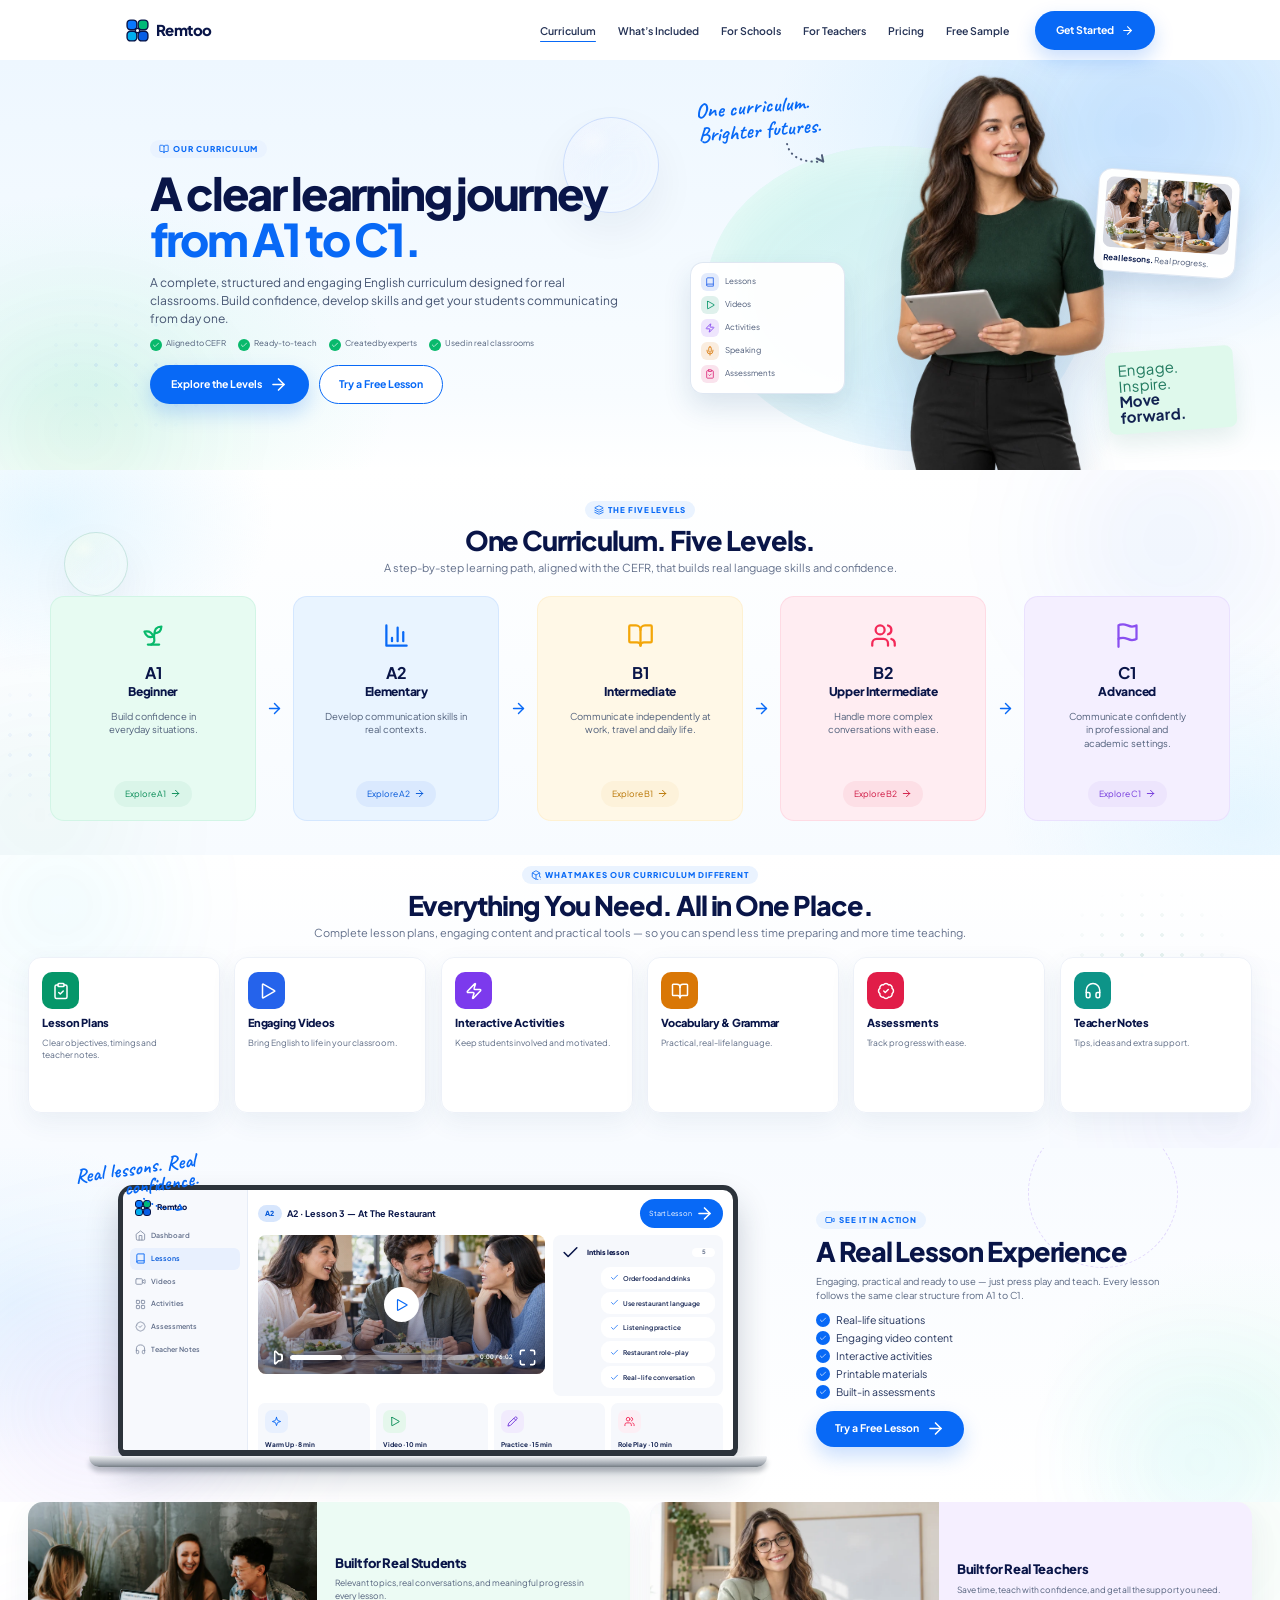
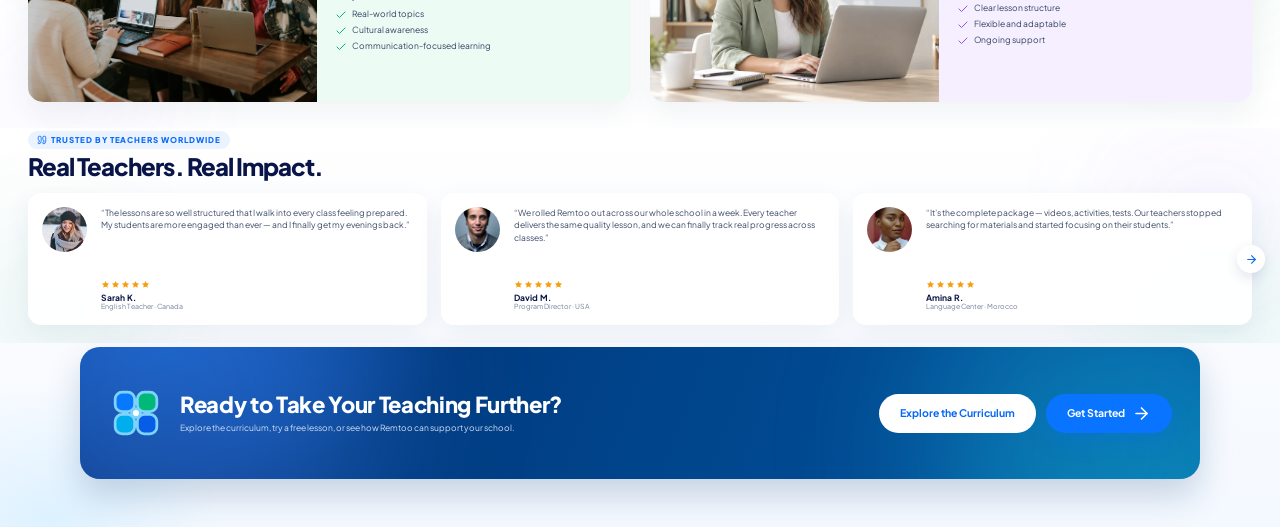
==== commit 9fe2918f: "go" ====
--- a/curriculum.html
+++ b/curriculum.html
@@ -23,11 +23,17 @@
   <link rel="stylesheet" href="css/responsive.css" />
   <link rel="stylesheet" href="css/curriculum.css" />
   <script>
-    // Progressive enhancement gate + fail-safe: if main.js has not signalled
-    // readiness within 1.5s, remove the gate so no content stays hidden.
+    // Progressive enhancement gate + fail-safe: release any unrevealed content
+    // after initialization so a delayed script can never leave the page blank.
     document.documentElement.classList.add("js");
     setTimeout(function () {
-      if (!window.__remtooReady) document.documentElement.classList.remove("js");
+      if (!window.__remtooReady) {
+        document.documentElement.classList.remove("js");
+        return;
+      }
+      document.querySelectorAll(".reveal:not(.is-visible)").forEach(function (element) {
+        element.classList.add("is-visible");
+      });
     }, 1500);
   </script>
 </head>
@@ -488,7 +494,7 @@
               <img
                 src="assets/images/lessons/pair-work.webp"
                 alt="Students working together during an English lesson"
-                width="640" height="427" loading="lazy" decoding="async"
+                width="640" height="427" decoding="async"
               />
             </div>
             <div class="ca-body">
@@ -510,7 +516,7 @@
               <img
                 src="assets/images/lessons/teacher-laptop.webp"
                 alt="English teacher preparing a lesson on her laptop"
-                width="960" height="540" loading="lazy" decoding="async"
+                width="960" height="540" decoding="async"
               />
             </div>
             <div class="ca-body">
--- a/css/curriculum.css
+++ b/css/curriculum.css
@@ -215,12 +215,12 @@
 }
 
 .curriculum-page .hero-inner {
-  width: min(calc(100% - 44px), 1030px);
+  width: min(calc(100% - 44px), 980px);
   min-height: 383px;
   padding-bottom: 0;
   display: grid;
-  grid-template-columns: 485px 1fr;
-  gap: 8px;
+  grid-template-columns: 470px 1fr;
+  gap: 0;
   align-items: center;
 }
 
@@ -322,9 +322,9 @@
 .curriculum-page .hero-photo-frame > img {
   position: absolute;
   z-index: 1;
-  right: 67px;
-  bottom: -54px;
-  width: 354px;
+  right: -8px;
+  bottom: -36px;
+  width: 292px;
   height: auto;
   aspect-ratio: auto;
   object-fit: contain;
@@ -334,6 +334,7 @@
 }
 
 .curriculum-page .ch-annotation {
+  position: absolute;
   left: 78px;
   top: 7px;
   z-index: 5;
@@ -353,13 +354,15 @@
 }
 
 .curriculum-page .ch-feature-card {
-  left: 39px;
+  position: absolute;
+  left: 70px;
   bottom: 76px;
   z-index: 4;
-  width: 145px;
+  width: 155px;
   padding: 10px;
+  border: 1px solid rgba(220, 229, 241, 0.9);
   border-radius: 13px;
-  border-color: rgba(220, 229, 241, 0.9);
+  background: rgba(255, 255, 255, .96);
   box-shadow: 0 13px 28px rgba(27, 66, 117, .13);
 }
 
@@ -368,10 +371,16 @@
 }
 
 .curriculum-page .ch-feature-card ul {
+  margin: 0;
+  padding: 0;
+  list-style: none;
+  display: grid;
   gap: 5px;
 }
 
 .curriculum-page .ch-feature-card li {
+  display: flex;
+  align-items: center;
   gap: 6px;
   font-size: 8px;
 }
@@ -379,7 +388,12 @@
 .curriculum-page .ch-dot {
   width: 18px;
   height: 18px;
+  display: grid;
+  place-items: center;
+  flex: none;
   border-radius: 6px;
+  background: color-mix(in srgb, var(--d, var(--blue)) 13%, #fff);
+  color: var(--d, var(--blue));
 }
 
 .curriculum-page .ch-dot svg {
@@ -388,23 +402,51 @@
 }
 
 .curriculum-page .ch-video-card {
+  position: absolute;
   top: 84px;
-  right: 5px;
+  right: -108px;
+  z-index: 4;
   width: 142px;
   padding: 7px;
+  border: 1px solid rgba(220, 229, 241, .9);
   border-radius: 13px;
+  background: rgba(255, 255, 255, .97);
+  box-shadow: 0 13px 28px rgba(27, 66, 117, .15);
   transform: rotate(4deg);
   animation: ch-float-card 9s ease-in-out infinite alternate;
 }
 
 .curriculum-page .ch-video-thumb {
+  position: relative;
+  display: block;
   aspect-ratio: 16 / 9;
+  overflow: hidden;
   border-radius: 8px;
+}
+
+.curriculum-page .ch-video-thumb img {
+  width: 100%;
+  height: 100%;
+  object-fit: cover;
+}
+
+.curriculum-page .ch-video-thumb .play {
+  position: absolute;
+  inset: 0;
+  display: grid;
+  place-items: center;
+  background: rgba(9, 21, 72, .12);
 }
 
 .curriculum-page .ch-video-thumb .play span {
   width: 25px;
   height: 25px;
+  display: grid;
+  place-items: center;
+  border-radius: 50%;
+  background: #fff;
+  color: var(--blue);
+  box-shadow: 0 3px 9px rgba(12, 39, 76, .2);
 }
 
 .curriculum-page .ch-video-card p {
@@ -414,9 +456,11 @@
 }
 
 .curriculum-page .ch-note-card {
+  position: absolute;
   top: auto;
-  right: 27px;
+  right: -105px;
   bottom: 39px;
+  z-index: 5;
   width: 128px;
   padding: 10px 12px;
   border: 0;
@@ -454,7 +498,7 @@
 }
 
 .curriculum-page .level-flow-wrap {
-  width: min(100%, 1140px);
+  width: min(100%, 1180px);
   margin-inline: auto;
 }
 
@@ -465,7 +509,7 @@
 }
 
 .curriculum-page .level-flow-card {
-  min-height: 214px;
+  min-height: 225px;
   padding: 18px 13px 14px;
   display: flex;
   flex-direction: column;
@@ -481,13 +525,16 @@
 .curriculum-page .level-flow-card .icon-badge--solid {
   width: 42px;
   height: 42px;
-  border-radius: 12px;
+  border-radius: 0;
   margin-bottom: 1px;
+  background: transparent;
+  color: var(--lv);
+  box-shadow: none;
 }
 
 .curriculum-page .level-flow-card .icon-badge--solid svg {
-  width: 21px;
-  height: 21px;
+  width: 27px;
+  height: 27px;
 }
 
 .curriculum-page .level-flow-card h3 {
@@ -515,9 +562,13 @@
   min-height: 0;
   margin-top: auto;
   padding: 6px 11px;
+  display: inline-flex;
+  align-items: center;
+  justify-content: center;
   gap: 4px;
   border: 0;
-  background: color-mix(in srgb, var(--lv) 10%, #fff);
+  border-radius: 999px;
+  background: color-mix(in srgb, var(--lv) 15%, #fff);
   color: var(--lv-dark);
   font-size: 8.5px;
   box-shadow: none;
@@ -556,8 +607,8 @@
 /* Included features -------------------------------------------------------- */
 
 .curriculum-page .curr-included {
-  min-height: 282px;
-  padding: 21px 0 30px;
+  min-height: 288px;
+  padding: 8px 0 35px;
   background: linear-gradient(180deg, #fff 0%, #f8fbff 100%);
 }
 
@@ -572,7 +623,7 @@
 }
 
 .curriculum-page .curr-feat-card {
-  min-height: 142px;
+  min-height: 156px;
   padding: 14px 13px 13px;
   display: flex;
   flex-direction: column;
@@ -580,8 +631,9 @@
   justify-content: flex-start;
   gap: 7px;
   text-align: left;
-  border-color: #edf1f8;
+  border: 1px solid #edf1f8;
   border-radius: 13px;
+  background: rgba(255, 255, 255, .96);
   box-shadow: 0 9px 26px rgba(38, 75, 126, .075);
 }
 
@@ -624,12 +676,13 @@
   position: relative;
   display: grid;
   grid-template-columns: minmax(0, 715px) minmax(280px, 1fr);
-  gap: 48px;
+  gap: 73px;
   align-items: center;
 }
 
 .curriculum-page .curr-laptop-wrap {
-  max-width: 715px;
+  max-width: 620px;
+  margin-left: 90px;
   padding-bottom: 12px;
 }
 
@@ -728,8 +781,15 @@
 .curriculum-page .curr-start-btn {
   margin-left: auto;
   padding: 5px 9px;
+  display: inline-flex;
+  align-items: center;
+  justify-content: center;
   gap: 3px;
+  border-radius: 999px;
+  background: var(--blue);
+  color: #fff;
   font-size: 7px;
+  line-height: 1;
 }
 
 .curriculum-page .curr-laptop .lesson-player {
@@ -918,7 +978,7 @@
 
 .curriculum-page .curr-audience-section {
   min-height: 226px;
-  padding: 17px 0 24px;
+  padding: 0 0 24px;
   overflow: hidden;
   background: #fff;
 }
@@ -930,7 +990,7 @@
 }
 
 .curriculum-page .ca-card {
-  height: 184px;
+  height: 200px;
   display: grid;
   grid-template-columns: 48% 52%;
   overflow: hidden;
@@ -939,6 +999,14 @@
   box-shadow: 0 10px 28px rgba(39, 77, 120, .07);
 }
 
+.curriculum-page .ca-card--students {
+  background: #ecfbf4;
+}
+
+.curriculum-page .ca-card--teachers {
+  background: #f5efff;
+}
+
 .curriculum-page .ca-photo {
   min-width: 0;
   min-height: 0;
@@ -962,6 +1030,8 @@
 .curriculum-page .ca-body {
   min-width: 0;
   padding: 23px 18px 18px;
+  display: flex;
+  flex-direction: column;
   gap: 6px;
   justify-content: center;
 }
@@ -984,6 +1054,7 @@
 }
 
 .curriculum-page .ca-body .checks {
+  display: grid;
   gap: 4px;
   margin-top: 1px;
 }
@@ -1008,8 +1079,8 @@
 /* Testimonials ------------------------------------------------------------- */
 
 .curriculum-page .testimonials {
-  min-height: 238px;
-  padding: 12px 0 27px;
+  min-height: 215px;
+  padding: 0 0 18px;
   overflow: hidden;
   background:
     radial-gradient(250px 180px at 95% 86%, rgba(213, 246, 231, .42), transparent 68%),
@@ -1150,7 +1221,7 @@
 
 .curriculum-page .final-banner-section {
   min-height: 184px;
-  padding: 18px 0 43px;
+  padding: 4px 0 35px;
   overflow: visible;
   background:
     radial-gradient(240px 190px at 4% 96%, rgba(166, 223, 255, .3), transparent 70%),
@@ -1160,21 +1231,25 @@
 .curriculum-page .final-banner {
   width: min(100% - 96px, 1120px);
   height: 132px;
-  margin-inline: auto;
+  margin-inline: 0 auto;
   padding: 23px 28px;
   overflow: visible;
   gap: 26px;
   border-radius: 20px;
   background:
     radial-gradient(430px 220px at 7% -10%, rgba(29, 129, 255, .44), transparent 68%),
-    radial-gradient(380px 240px at 100% 120%, rgba(14, 210, 205, .32), transparent 72%),
-    linear-gradient(110deg, #042d70 0%, #00468d 55%, #0061a5 100%);
+    radial-gradient(380px 240px at 100% 120%, rgba(14, 210, 205, .18), transparent 72%),
+    linear-gradient(110deg, #042d70 0%, #00468d 55%, #00519d 100%);
   box-shadow: 0 17px 34px rgba(12, 58, 117, .2);
 }
 
 .curriculum-page .final-banner > .decor {
   overflow: hidden;
   border-radius: inherit;
+}
+
+.curriculum-page .final-banner .glass {
+  display: none;
 }
 
 .curriculum-page .fb-content {
@@ -1241,6 +1316,10 @@
   .curriculum-page .fb-note {
     display: none;
   }
+
+  .curriculum-page .final-banner {
+    margin-inline: auto;
+  }
 }
 
 @media (max-width: 1180px) {
@@ -1254,7 +1333,19 @@
   }
 
   .curriculum-page .hero-photo-frame > img {
-    right: 52px;
+    right: clamp(-8px, calc((1180px - 100vw) * .35 - 8px), 52px);
+  }
+
+  .curriculum-page .ch-feature-card {
+    left: 18px;
+  }
+
+  .curriculum-page .ch-video-card {
+    right: 4px;
+  }
+
+  .curriculum-page .ch-note-card {
+    right: 20px;
   }
 
   .curriculum-page .level-flow {
@@ -1376,11 +1467,25 @@
   }
 
   .curriculum-page .testimonial-card {
+    flex: 0 0 calc((100% - 14px) / 2);
     width: calc((100% - 14px) / 2);
+    scroll-snap-align: start;
   }
 
   .curriculum-page .testimonial-card:nth-child(3) {
-    display: none;
+    display: grid;
+  }
+
+  .curriculum-page .carousel-track {
+    padding: 2px;
+    overflow-x: auto;
+    scroll-snap-type: x mandatory;
+  }
+
+  .curriculum-page .carousel-actions #t-prev {
+    left: -13px;
+    display: grid;
+    transform: translateY(-50%);
   }
 
   .curriculum-page .final-banner {
@@ -1452,7 +1557,14 @@
   }
 
   .curriculum-page .carousel-actions #t-prev {
+    left: auto;
     display: grid;
+    transform: none;
+  }
+
+  .curriculum-page .carousel-actions #t-next {
+    right: auto;
+    transform: none;
   }
 
   .curriculum-page .carousel-dots {
@@ -1605,6 +1717,40 @@
     min-height: 125px;
   }
 
+  .curriculum-page .level-flow-card p {
+    font-size: 11.5px;
+  }
+
+  .curriculum-page .curr-levels .lf-cta {
+    font-size: 10.5px;
+  }
+
+  .curriculum-page .curr-feat-card h3 {
+    font-size: 13px;
+  }
+
+  .curriculum-page .curr-feat-card p,
+  .curriculum-page .ca-lead,
+  .curriculum-page .ca-body .checks .check-item {
+    font-size: 11.5px;
+  }
+
+  .curriculum-page .ca-body h3 {
+    font-size: 15px;
+  }
+
+  .curriculum-page .testimonial-card blockquote {
+    font-size: 11.5px;
+  }
+
+  .curriculum-page .testimonial-card .t-person .who strong {
+    font-size: 10px;
+  }
+
+  .curriculum-page .testimonial-card .t-person .who span {
+    font-size: 9px;
+  }
+
   .curriculum-page .curr-laptop-annotation {
     left: 0;
   }
@@ -1739,12 +1885,6 @@
   .curriculum-page .curr-feat-card .icon-badge--solid { grid-area: icon; }
   .curriculum-page .curr-feat-card h3 { grid-area: title; }
   .curriculum-page .curr-feat-card p { grid-area: copy; }
-}
-
-@media (min-width: 1600px) {
-  .curriculum-page .hero-inner {
-    width: 1060px;
-  }
 }
 
 @media (prefers-reduced-motion: reduce) {
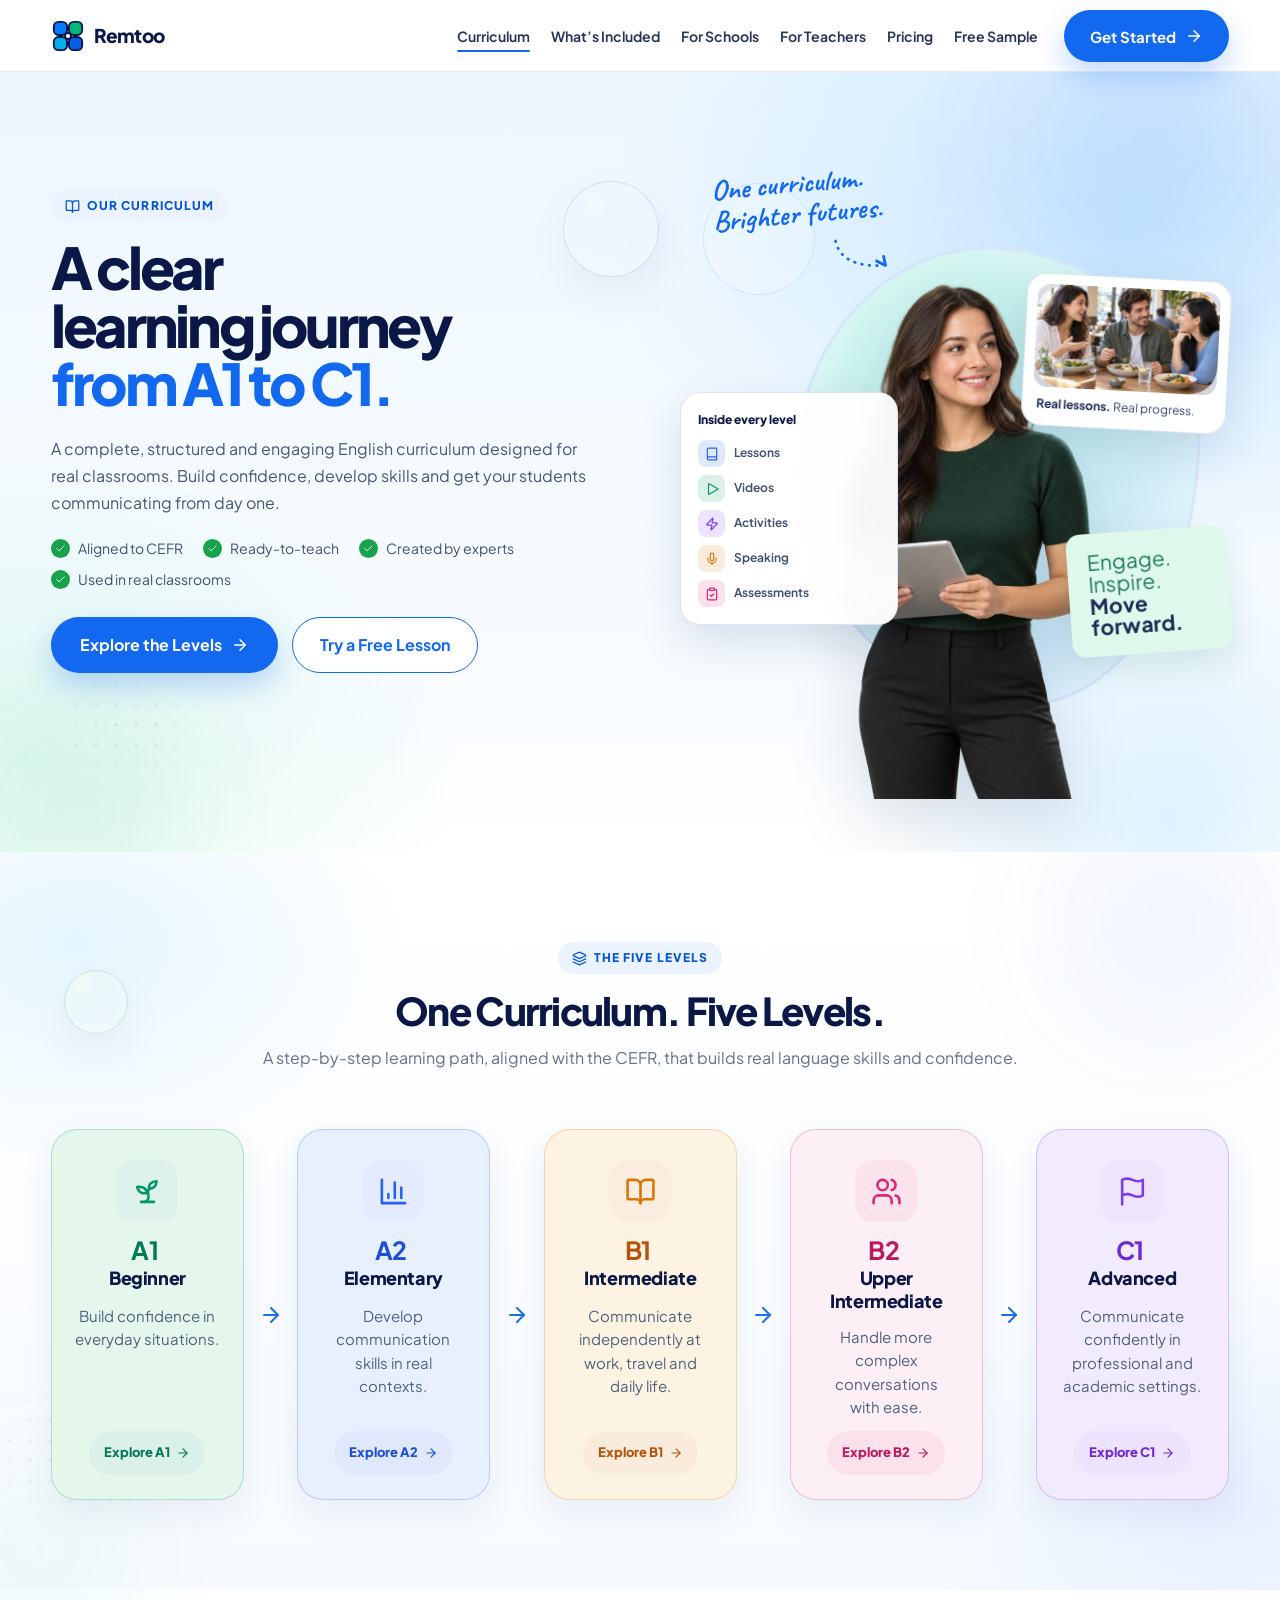
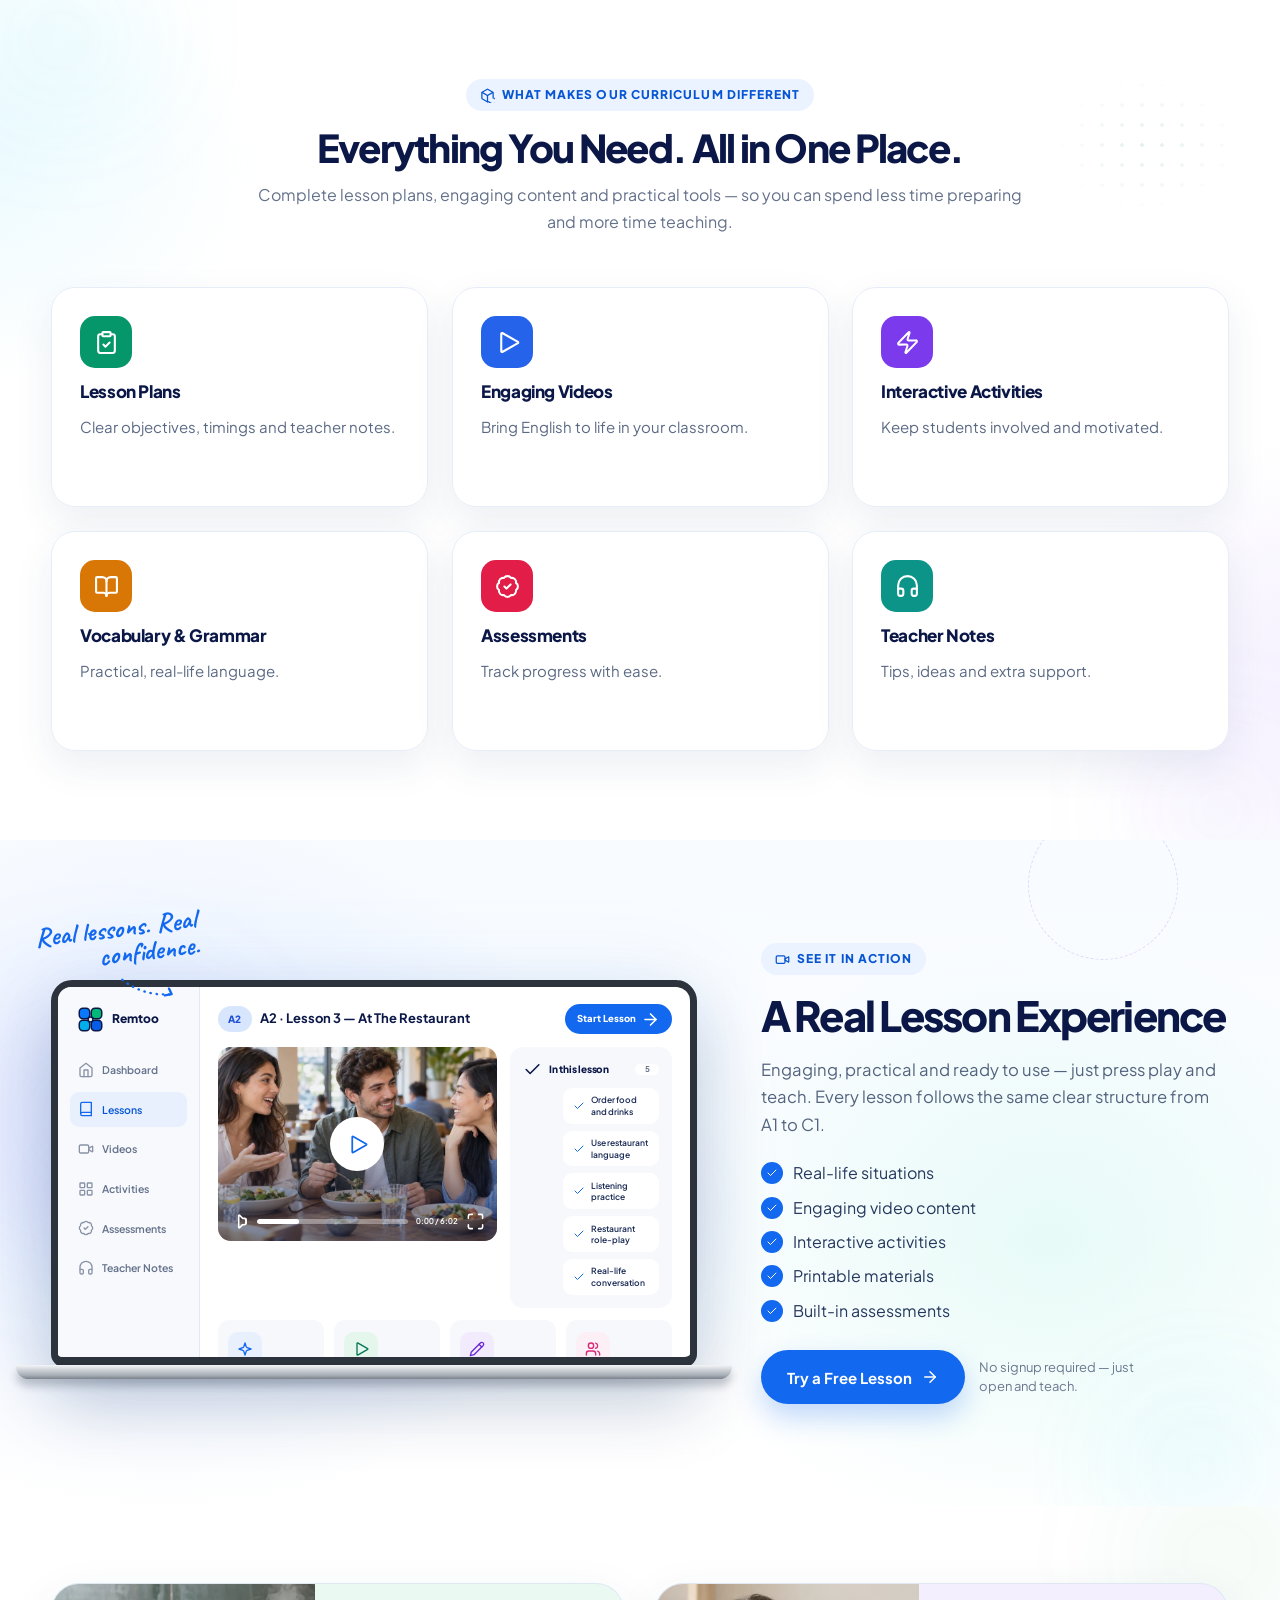
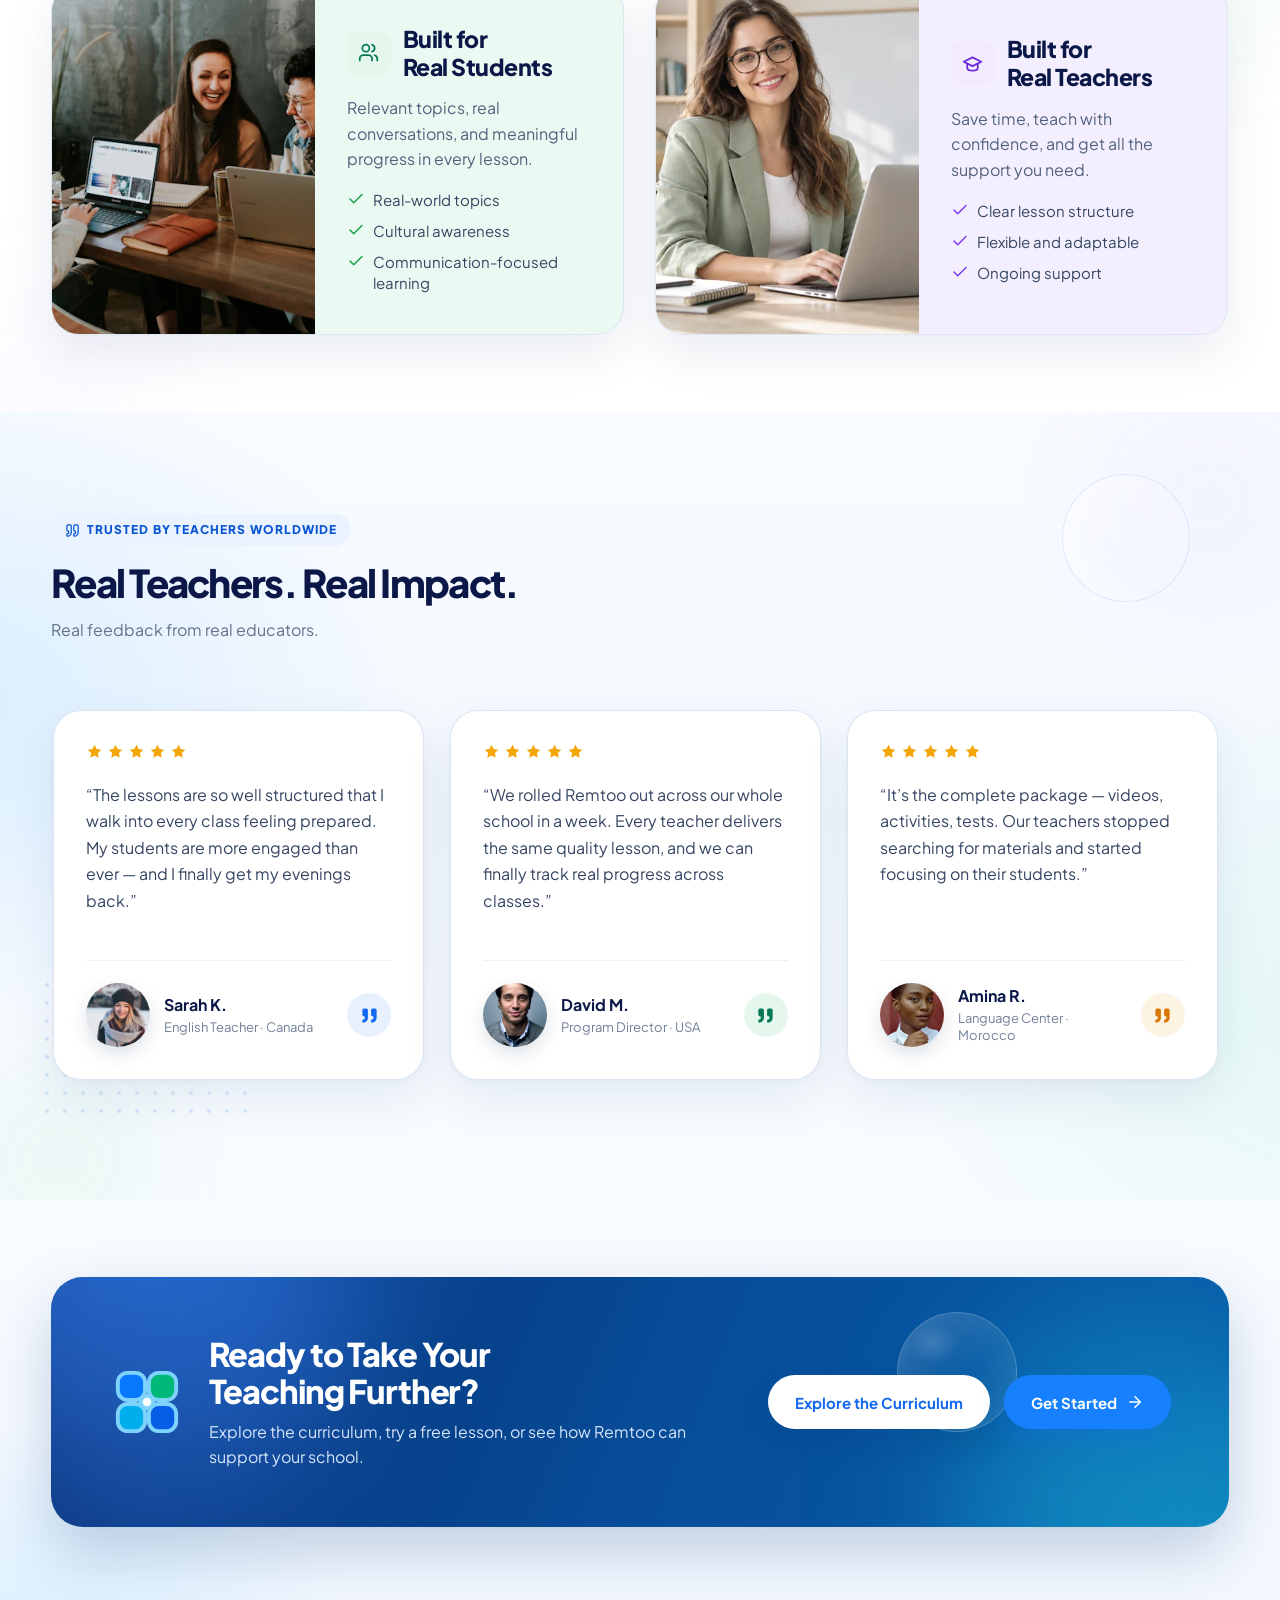
==== commit eea3accf: "v1" ====
--- a/curriculum.html
+++ b/curriculum.html
@@ -23,17 +23,14 @@
   <link rel="stylesheet" href="css/responsive.css" />
   <link rel="stylesheet" href="css/curriculum.css" />
   <script>
-    // Progressive enhancement gate + fail-safe: release any unrevealed content
-    // after initialization so a delayed script can never leave the page blank.
+    // Progressive enhancement gate + fail-safe: if the reveal system never
+    // initializes, remove the gate so content cannot remain hidden.
     document.documentElement.classList.add("js");
     setTimeout(function () {
-      if (!window.__remtooReady) {
+      var firstReveal = document.querySelector(".reveal");
+      if (!window.__remtooReady || (firstReveal && !firstReveal.classList.contains("is-visible"))) {
         document.documentElement.classList.remove("js");
-        return;
       }
-      document.querySelectorAll(".reveal:not(.is-visible)").forEach(function (element) {
-        element.classList.add("is-visible");
-      });
     }, 1500);
   </script>
 </head>
@@ -215,7 +212,7 @@
 
             <div class="ch-video-card" aria-hidden="true">
               <span class="ch-video-thumb">
-                <img src="assets/images/lessons/restaurant-conversation.webp" alt="" width="960" height="540" loading="lazy" decoding="async" />
+                <img src="assets/images/lessons/restaurant-conversation.webp" alt="" width="960" height="540" decoding="async" />
                 <span class="play"><span><svg class="ic" width="13" height="13"><use href="#i-play"/></svg></span></span>
               </span>
               <p><strong>Real lessons.</strong> Real progress.</p>
@@ -552,10 +549,10 @@
           <p class="section-sub">Real feedback from real educators.</p>
         </div>
 
-        <div class="carousel reveal" aria-roledescription="carousel" aria-label="Teacher testimonials">
-          <div class="carousel-track" id="testimonials-track" tabindex="0" aria-label="Testimonials (use arrow keys to browse)">
-            <article class="testimonial-card" aria-roledescription="slide" aria-label="1 of 3">
-              <div class="t-stars" aria-label="Rated 5 out of 5 stars">
+        <div class="carousel reveal" role="region" aria-roledescription="carousel" aria-labelledby="testimonials-title" data-responsive-testimonials>
+          <div class="carousel-track" id="testimonials-track" role="group" tabindex="0" aria-label="Testimonials (use arrow keys to browse)">
+            <article class="testimonial-card" role="group" aria-roledescription="slide" aria-label="1 of 3">
+              <div class="t-stars" role="img" aria-label="Rated 5 out of 5 stars">
                 <svg class="ic ic-fill" aria-hidden="true"><use href="#i-star"/></svg><svg class="ic ic-fill" aria-hidden="true"><use href="#i-star"/></svg><svg class="ic ic-fill" aria-hidden="true"><use href="#i-star"/></svg><svg class="ic ic-fill" aria-hidden="true"><use href="#i-star"/></svg><svg class="ic ic-fill" aria-hidden="true"><use href="#i-star"/></svg>
               </div>
               <blockquote>
@@ -563,14 +560,14 @@
                 My students are more engaged than ever — and I finally get my evenings back.&rdquo;
               </blockquote>
               <div class="t-person">
-                <img src="assets/images/people/sarah.webp" alt="Portrait of Sarah K." width="54" height="54" loading="lazy" decoding="async" />
+                <img src="assets/images/people/sarah.webp" alt="Portrait of Sarah K." width="64" height="64" loading="lazy" decoding="async" />
                 <div class="who"><strong>Sarah K.</strong><span>English Teacher &middot; Canada</span></div>
                 <span class="t-badge icon-badge--blue" aria-hidden="true"><svg class="ic ic-fill"><use href="#i-quote"/></svg></span>
               </div>
             </article>
 
-            <article class="testimonial-card" aria-roledescription="slide" aria-label="2 of 3">
-              <div class="t-stars" aria-label="Rated 5 out of 5 stars">
+            <article class="testimonial-card" role="group" aria-roledescription="slide" aria-label="2 of 3">
+              <div class="t-stars" role="img" aria-label="Rated 5 out of 5 stars">
                 <svg class="ic ic-fill" aria-hidden="true"><use href="#i-star"/></svg><svg class="ic ic-fill" aria-hidden="true"><use href="#i-star"/></svg><svg class="ic ic-fill" aria-hidden="true"><use href="#i-star"/></svg><svg class="ic ic-fill" aria-hidden="true"><use href="#i-star"/></svg><svg class="ic ic-fill" aria-hidden="true"><use href="#i-star"/></svg>
               </div>
               <blockquote>
@@ -578,14 +575,14 @@
                 same quality lesson, and we can finally track real progress across classes.&rdquo;
               </blockquote>
               <div class="t-person">
-                <img src="assets/images/people/david.webp" alt="Portrait of David M." width="54" height="54" loading="lazy" decoding="async" />
+                <img src="assets/images/people/david.webp" alt="Portrait of David M." width="64" height="64" loading="lazy" decoding="async" />
                 <div class="who"><strong>David M.</strong><span>Program Director &middot; USA</span></div>
                 <span class="t-badge icon-badge--green" aria-hidden="true"><svg class="ic ic-fill"><use href="#i-quote"/></svg></span>
               </div>
             </article>
 
-            <article class="testimonial-card" aria-roledescription="slide" aria-label="3 of 3">
-              <div class="t-stars" aria-label="Rated 5 out of 5 stars">
+            <article class="testimonial-card" role="group" aria-roledescription="slide" aria-label="3 of 3">
+              <div class="t-stars" role="img" aria-label="Rated 5 out of 5 stars">
                 <svg class="ic ic-fill" aria-hidden="true"><use href="#i-star"/></svg><svg class="ic ic-fill" aria-hidden="true"><use href="#i-star"/></svg><svg class="ic ic-fill" aria-hidden="true"><use href="#i-star"/></svg><svg class="ic ic-fill" aria-hidden="true"><use href="#i-star"/></svg><svg class="ic ic-fill" aria-hidden="true"><use href="#i-star"/></svg>
               </div>
               <blockquote>
@@ -593,7 +590,7 @@
                 searching for materials and started focusing on their students.&rdquo;
               </blockquote>
               <div class="t-person">
-                <img src="assets/images/people/amina.webp" alt="Portrait of Amina R." width="54" height="54" loading="lazy" decoding="async" />
+                <img src="assets/images/people/amina.webp" alt="Portrait of Amina R." width="64" height="64" loading="lazy" decoding="async" />
                 <div class="who"><strong>Amina R.</strong><span>Language Center &middot; Morocco</span></div>
                 <span class="t-badge icon-badge--amber" aria-hidden="true"><svg class="ic ic-fill"><use href="#i-quote"/></svg></span>
               </div>
@@ -604,11 +601,12 @@
             <button class="carousel-btn" id="t-prev" type="button" aria-label="Previous testimonial">
               <svg class="ic" style="transform:rotate(180deg)" aria-hidden="true"><use href="#i-arrow-right"/></svg>
             </button>
-            <div class="carousel-dots" id="t-dots" role="tablist" aria-label="Choose testimonial"></div>
+            <div class="carousel-dots" id="t-dots" role="group" aria-label="Choose testimonial page"></div>
             <button class="carousel-btn" id="t-next" type="button" aria-label="Next testimonial">
               <svg class="ic" aria-hidden="true"><use href="#i-arrow-right"/></svg>
             </button>
           </div>
+          <p class="visually-hidden" id="testimonial-status" aria-live="polite" aria-atomic="true"></p>
         </div>
       </div>
     </section>
--- a/css/pages.css
+++ b/css/pages.css
@@ -1791,6 +1791,293 @@
 }
 
 /* ==========================================================================
+   MAIN LANDING PAGE — screenshot-density pass
+   The homepage reuses the school story, but keeps a deliberately tighter
+   desktop rhythm to match the supplied long-form reference composition.
+   ========================================================================== */
+
+@media (min-width: 1081px) {
+  .main-reference-page {
+    --header-h: 58px;
+    --section-y: 28px;
+  }
+
+  .main-reference-page .container { max-width: 1360px; }
+
+  .main-reference-page .header-inner { min-height: 58px; }
+  .main-reference-page .logo-mark { width: 34px; height: 34px; border-radius: 10px; }
+  .main-reference-page .logo-word { font-size: 1.25rem; }
+  .main-reference-page .nav-link { font-size: 0.82rem; }
+  .main-reference-page .header-cta { min-height: 40px; padding: 0.55rem 1.15rem; }
+
+  .main-reference-page .schools-hero { padding-block: 34px; }
+  .main-reference-page .schools-hero .page-hero-inner {
+    grid-template-columns: 0.9fr 1.1fr;
+    gap: 44px;
+  }
+  .main-reference-page .schools-hero .hero-eyebrow { margin-bottom: 0.72rem; }
+  .main-reference-page .schools-hero h1 {
+    margin-bottom: 0.8rem;
+    font-size: 3.45rem;
+    line-height: 1.01;
+  }
+  .main-reference-page .schools-hero .page-lead {
+    max-width: 540px;
+    margin-bottom: 1rem;
+    font-size: 0.94rem;
+    line-height: 1.5;
+  }
+  .main-reference-page .schools-hero-trust {
+    gap: 0.75rem;
+    margin-bottom: 0.9rem;
+  }
+  .main-reference-page .schools-hero-trust .check-item { font-size: 0.72rem; }
+  .main-reference-page .schools-hero .hero-actions { margin-bottom: 0.85rem; gap: 0.7rem; }
+  .main-reference-page .schools-hero .btn-lg { min-height: 43px; padding: 0.65rem 1.2rem; font-size: 0.82rem; }
+  .main-reference-page .hero-proof { gap: 0.65rem; min-height: 32px; }
+  .main-reference-page .proof-avatars img { width: 27px; height: 27px; }
+  .main-reference-page .proof-copy strong { font-size: 0.7rem; }
+  .main-reference-page .proof-copy span { font-size: 0.64rem; }
+
+  .main-reference-page .schools-hero-visual {
+    width: min(100%, 690px);
+    margin-block: -40px;
+    transform: scale(0.78);
+    transform-origin: center right;
+  }
+  .main-reference-page .hero-photo-card--teacher {
+    right: -22px;
+    left: auto;
+    bottom: 24px;
+    transform: rotate(3deg);
+  }
+  .main-reference-page .hero-mini-stat { right: 112px; bottom: 24px; }
+
+  .main-reference-page .impact-section { padding-block: 23px; }
+  .main-reference-page .impact { padding: 0.25rem 0.9rem; column-gap: 0.65rem; }
+  .main-reference-page .impact .icon-badge { width: 38px; height: 38px; border-radius: 12px; }
+  .main-reference-page .impact .icon-badge svg { width: 19px; height: 19px; }
+  .main-reference-page .impact .v { font-size: 1.45rem; }
+  .main-reference-page .impact .l { font-size: 0.66rem; }
+
+  .main-reference-page .section-head { margin-bottom: 16px; }
+  .main-reference-page .section-title {
+    margin-bottom: 0.35rem;
+    font-size: 1.9rem;
+    line-height: 1.08;
+  }
+  .main-reference-page .section-sub { font-size: 0.82rem; line-height: 1.45; }
+  .main-reference-page .badge { margin-bottom: 0.45rem; padding: 0.28rem 0.72rem; font-size: 0.62rem; }
+
+  .main-reference-page .schools-steps { gap: 14px; }
+  .main-reference-page .schools-steps .step-arrow { margin-inline: -3px; }
+  .main-reference-page .schools-steps .step-card {
+    min-height: 0;
+    padding: 0.9rem 0.95rem 1rem;
+    border-radius: 16px;
+    gap: 0.28rem;
+  }
+  .main-reference-page .schools-steps .step-num {
+    top: 0.85rem;
+    left: 0.9rem;
+    width: 32px;
+    height: 32px;
+    font-size: 0.82rem;
+  }
+  .main-reference-page .schools-steps .step-card h3 {
+    min-height: 32px;
+    padding-left: 2.65rem;
+    font-size: 0.9rem;
+  }
+  .main-reference-page .schools-steps .step-text { font-size: 0.69rem; line-height: 1.38; }
+  .main-reference-page .schools-steps .step-visual { margin-top: 0.35rem; padding-top: 0; }
+  .main-reference-page .onboard-mock { gap: 0.3rem; padding: 0.55rem; }
+  .main-reference-page .ob-row { gap: 0.4rem; padding: 0.32rem 0.4rem; }
+  .main-reference-page .ob-row img { width: 27px; height: 27px; border-radius: 8px; }
+  .main-reference-page .ob-name { font-size: 0.68rem; }
+  .main-reference-page .ob-name strong,
+  .main-reference-page .ob-foot { font-size: 0.56rem; }
+  .main-reference-page .ob-check { width: 19px; height: 19px; }
+  .main-reference-page .mock-head { margin-bottom: 0.4rem; }
+  .main-reference-page .mock-video { height: 112px; aspect-ratio: auto; }
+  .main-reference-page .mock-video img { height: 100%; aspect-ratio: auto; object-fit: cover; }
+  .main-reference-page .mock-video .play span { width: 40px; height: 40px; }
+  .main-reference-page .lesson-kit { gap: 0.28rem; margin-top: 0.35rem; }
+  .main-reference-page .lesson-kit li { padding: 0.24rem 0.36rem; font-size: 0.57rem; }
+  .main-reference-page .track-mock { padding: 0.68rem; }
+  .main-reference-page .tm-head { margin-bottom: 0.45rem; }
+  .main-reference-page .tm-score { font-size: 1.45rem; }
+  .main-reference-page .tm-meta strong { font-size: 0.68rem; }
+  .main-reference-page .tm-meta span { font-size: 0.58rem; }
+  .main-reference-page .tm-bars { height: 70px; gap: 6px; }
+  .main-reference-page .tm-labels { gap: 6px; }
+  .main-reference-page .tm-labels span { font-size: 0.54rem; }
+
+  .main-reference-page .consistency-grid { gap: 42px; }
+  .main-reference-page #programs { padding-block: 50px; }
+  .main-reference-page #programs .section-title { max-width: 470px; }
+  .main-reference-page #programs .section-title + p {
+    margin-bottom: 0.9rem !important;
+    max-width: 570px;
+    font-size: 0.78rem;
+    line-height: 1.5;
+  }
+  .main-reference-page .consistency-list { gap: 0.55rem; }
+  .main-reference-page .cl-item { gap: 0.65rem; }
+  .main-reference-page .cl-item .icon-badge { width: 38px; height: 38px; border-radius: 11px; }
+  .main-reference-page .cl-item strong { font-size: 0.76rem; }
+  .main-reference-page .cl-item span { font-size: 0.66rem; }
+  .main-reference-page .consistency-visual { min-height: 230px; }
+  .main-reference-page .curriculum-book-fan { height: 230px; }
+  .main-reference-page .curriculum-book {
+    width: 105px;
+    height: 170px;
+    bottom: 28px;
+    padding: 0.72rem 0.66rem;
+  }
+  .main-reference-page .curriculum-book small { font-size: 0.52rem; }
+  .main-reference-page .curriculum-book b { font-size: 0.76rem; }
+  .main-reference-page .curriculum-book strong { font-size: 1.9rem; }
+  .main-reference-page .curriculum-book em { font-size: 0.49rem; }
+  .main-reference-page .curriculum-book--a1 { --book-x: -140px; }
+  .main-reference-page .curriculum-book--a2 { --book-x: -72px; }
+  .main-reference-page .curriculum-book--b1 { --book-x: 0px; }
+  .main-reference-page .curriculum-book--b2 { --book-x: 72px; }
+  .main-reference-page .curriculum-book--c1 { --book-x: 140px; }
+  .main-reference-page .stack-chip { padding: 0.32rem 0.72rem; font-size: 0.65rem; }
+  .main-reference-page .stack-note { margin-top: -0.7rem; font-size: 1rem; }
+
+  .main-reference-page .school-features-grid { gap: 0.65rem; }
+  .main-reference-page .reference-tools { padding-block: 53px; }
+  .main-reference-page .school-features-grid .value-card {
+    min-height: 62px;
+    padding: 0.68rem 0.85rem;
+    border-radius: 13px;
+    gap: 0.65rem;
+  }
+  .main-reference-page .school-features-grid .value-card .icon-badge { width: 36px; height: 36px; border-radius: 11px; }
+  .main-reference-page .school-features-grid .value-card h3 { font-size: 0.75rem; }
+  .main-reference-page .school-features-grid .value-card p { font-size: 0.63rem; line-height: 1.3; }
+
+  .main-reference-page .testimonial-card {
+    min-height: 133px;
+    padding: 0.75rem 0.9rem;
+    border-radius: 15px;
+    gap: 0.5rem;
+  }
+  .main-reference-page .t-stars svg { width: 13px; height: 13px; }
+  .main-reference-page .testimonial-card blockquote { font-size: 0.69rem; line-height: 1.48; }
+  .main-reference-page .t-person { padding-top: 0.45rem; }
+  .main-reference-page .t-person img { width: 34px; height: 34px; }
+  .main-reference-page .t-person .who strong { font-size: 0.69rem; }
+  .main-reference-page .t-person .who span { font-size: 0.59rem; }
+  .main-reference-page .t-person .quote-mark { width: 34px; height: 34px; }
+
+  .main-reference-page .schools-pricing .pricing-grid { max-width: 980px; gap: 0.85rem; }
+  .main-reference-page .schools-pricing { padding-block: 18px; }
+  .main-reference-page .schools-pricing .pricing-card {
+    min-height: 0;
+    padding: 0.78rem 0.9rem 0.76rem;
+    border-radius: 15px;
+  }
+  .main-reference-page .schools-pricing .pricing-card .plan-name { font-size: 0.9rem; }
+  .main-reference-page .schools-pricing .pricing-card .plan-for { margin: 0.12rem 0 0.52rem; font-size: 0.67rem; }
+  .main-reference-page .schools-pricing .price-row .amount { font-size: 1.7rem; }
+  .main-reference-page .schools-pricing .price-row .period { font-size: 0.68rem; }
+  .main-reference-page .schools-pricing .pricing-card .price-note { margin-bottom: 0.5rem; font-size: 0.61rem; }
+  .main-reference-page .schools-pricing .pricing-card .plan-features {
+    gap: 0.1rem;
+    padding-block: 0.38rem;
+    margin-bottom: 0.4rem;
+  }
+  .main-reference-page .schools-pricing .pricing-card .plan-features .check-item { gap: 0.38rem; font-size: 0.61rem; line-height: 1.15; }
+  .main-reference-page .schools-pricing .pricing-card .plan-features .check-item svg { width: 13px; height: 13px; }
+  .main-reference-page .schools-pricing .pricing-card .btn { min-height: 34px; padding: 0.42rem 0.72rem; font-size: 0.68rem; }
+  .main-reference-page .schools-pricing .popular-tag { top: -12px; padding: 0.25rem 0.8rem; font-size: 0.58rem; }
+  .main-reference-page .schools-pricing .pricing-note { margin-top: 0.8rem; font-size: 0.65rem; }
+
+  .main-reference-page .demo-section .demo-card {
+    grid-template-columns: 0.7fr 1.18fr 0.7fr;
+    gap: 1rem;
+    padding: 0.75rem;
+    border-radius: 18px;
+  }
+  .main-reference-page .demo-section { padding-block: 14px; }
+  .main-reference-page .demo-card .demo-intro .section-title { font-size: 1.55rem; }
+  .main-reference-page .demo-card .demo-intro .section-sub { font-size: 0.72rem; line-height: 1.48; }
+  .main-reference-page .demo-form .form-grid { gap: 0.28rem; }
+  .main-reference-page .demo-form .form-field { gap: 0.22rem; }
+  .main-reference-page .demo-form .form-field label { font-size: 0.64rem; }
+  .main-reference-page .demo-form input,
+  .main-reference-page .demo-form select,
+  .main-reference-page .demo-form textarea {
+    min-height: 32px;
+    padding: 0.4rem 0.58rem;
+    border-radius: 9px;
+    font-size: 0.68rem;
+  }
+  .main-reference-page .demo-form .form-field textarea { min-height: 44px; }
+  .main-reference-page .demo-form .form-helper { font-size: 0.57rem; line-height: 1.4; }
+  .main-reference-page .demo-actions { margin-top: 0.55rem; gap: 0.65rem; }
+  .main-reference-page .demo-actions .btn { min-height: 38px; padding: 0.5rem 0.9rem; font-size: 0.68rem; }
+  .main-reference-page .demo-actions .text-link { font-size: 0.65rem; }
+  .main-reference-page .demo-photo-panel { border-radius: 14px; }
+  .main-reference-page .demo-photo-panel > img { min-height: 190px; }
+  .main-reference-page .demo-photo-panel figcaption { padding: 0.5rem; border-radius: 10px; }
+  .main-reference-page .demo-photo-panel .demo-checks { gap: 0.22rem; }
+  .main-reference-page .demo-photo-panel .demo-checks .check-item { font-size: 0.58rem; }
+
+  .main-reference-page .final-cta { padding-block: 16px; }
+  .main-reference-page .final-cta .badge,
+  .main-reference-page .final-cta .cta-note { display: none; }
+  .main-reference-page .final-cta .section-head { margin-bottom: 0; }
+  .main-reference-page .final-cta .section-title { font-size: 1.75rem; }
+  .main-reference-page .final-cta .section-sub { font-size: 0.76rem; }
+  .main-reference-page .final-cta .cta-note { margin-top: 0.2rem; font-size: 0.86rem; }
+  .main-reference-page .final-cta .cta-cards { max-width: 980px; margin-top: 0.45rem; gap: 0.65rem; }
+  .main-reference-page .final-cta .cta-card {
+    display: grid;
+    grid-template-columns: 38px minmax(0, 1fr) auto;
+    grid-template-rows: auto auto;
+    align-items: center;
+    column-gap: 0.7rem;
+    row-gap: 0.08rem;
+    padding: 0.62rem 0.75rem;
+    border-radius: 13px;
+  }
+  .main-reference-page .final-cta .cta-card .icon-badge {
+    grid-column: 1;
+    grid-row: 1 / 3;
+    width: 36px;
+    height: 36px;
+    border-radius: 10px;
+  }
+  .main-reference-page .final-cta .cta-card h3 { grid-column: 2; margin: 0; font-size: 0.82rem; }
+  .main-reference-page .final-cta .cta-card > p { grid-column: 2; margin: 0; font-size: 0.61rem; }
+  .main-reference-page .final-cta .cta-card .btn {
+    grid-column: 3;
+    grid-row: 1 / 3;
+    min-height: 34px;
+    margin: 0;
+    padding: 0.42rem 0.72rem;
+    font-size: 0.64rem;
+  }
+
+  .main-reference-page .site-footer { padding-top: 10px; }
+  .main-reference-page .site-footer .footer-grid {
+    gap: 2rem;
+    padding-bottom: 10px;
+  }
+  .main-reference-page .footer-brand .logo { margin-bottom: 0.55rem; }
+  .main-reference-page .footer-brand .tagline { max-width: 430px; margin-bottom: 0; font-size: 0.58rem; line-height: 1.4; }
+  .main-reference-page .footer-col h3 { margin-bottom: 0.4rem; font-size: 0.56rem; }
+  .main-reference-page .footer-col ul { gap: 0.18rem; }
+  .main-reference-page .footer-col a { font-size: 0.59rem; line-height: 1.2; }
+  .main-reference-page .site-footer .footer-bottom { padding-block: 6px; font-size: 0.6rem; }
+  .main-reference-page .footer-lang { padding: 0.32rem 0.72rem; font-size: 0.66rem; }
+}
+
+/* ==========================================================================
    LEGAL PAGE
    ========================================================================== */
 
--- a/css/curriculum.css
+++ b/css/curriculum.css
@@ -1,51 +1,31 @@
 /* ========================================================================== 
-   Remtoo Curriculum — screenshot-matched page layer
-   This file is intentionally scoped to .curriculum-page so the compact,
-   editorial composition does not alter the rest of the multi-page site.
+   Remtoo Curriculum — wide, production-scale page layer
+   Scoped to .curriculum-page so the rest of the site keeps its own layout.
    ========================================================================== */
 
 .curriculum-page {
-  --blue: #0869f6;
-  --blue-dark: #0056d8;
-  --blue-deep: #0a225f;
-  --green: #08b96c;
-  --green-dark: #078b56;
-  --purple: #8a4ff0;
-  --purple-dark: #7136db;
-  --pink: #f32958;
-  --gold: #f3a609;
-  --ink: #091548;
-  --ink-2: #122251;
-  --body: #4e5c79;
-  --muted: #63708b;
-  --border: #e7edf7;
-  --border-strong: #d8e3f2;
-  --a1: #08b96c;
-  --a1-dark: #078b56;
-  --a1-soft: #e7fbf2;
-  --a2: #0869f6;
-  --a2-dark: #0056d8;
-  --a2-soft: #e9f4ff;
-  --b1: #f3a609;
-  --b1-dark: #b87400;
-  --b1-soft: #fff8e7;
-  --b2: #f32958;
-  --b2-dark: #cf1742;
-  --b2-soft: #ffedf2;
-  --c1: #8a4ff0;
-  --c1-dark: #7136db;
-  --c1-soft: #f4efff;
-  --header-h: 60px;
-  --container: 1240px;
-  --gutter: clamp(1rem, 3vw, 1.75rem);
-  background: #fbfdff;
+  --page-max-width: 1440px;
+  --page-gutter: clamp(20px, 4vw, 64px);
+  --section-space: clamp(76px, 7vw, 112px);
+  --blue: #1268ee;
+  --blue-dark: #0755d3;
+  --blue-deep: #0b2464;
+  --ink: #0b1747;
+  --ink-2: #1b2b55;
+  --body: #485875;
+  --muted: #64718a;
+  --border: #e2e9f4;
+  --border-strong: #d4deed;
   color: var(--body);
-  font-size: 14px;
+  background: #fff;
+  font-size: 16px;
+  overflow-x: clip;
 }
 
 .curriculum-page .container,
 .curriculum-page .container-wide {
-  width: min(calc(100% - (2 * var(--gutter))), 1240px);
+  width: min(var(--page-max-width), calc(100% - var(--page-gutter) - var(--page-gutter)));
+  margin-inline: auto;
 }
 
 .curriculum-page main {
@@ -53,8 +33,30 @@
 }
 
 .curriculum-page .section {
-  padding-block: 0;
-  scroll-margin-top: calc(var(--header-h) + 12px);
+  position: relative;
+  padding-block: var(--section-space);
+  overflow: clip;
+  scroll-margin-top: calc(var(--header-h) + 20px);
+  isolation: isolate;
+}
+
+.curriculum-page .section > .container,
+.curriculum-page .hero > .container {
+  position: relative;
+  z-index: 2;
+}
+
+.curriculum-page .decor {
+  z-index: 0;
+  pointer-events: none;
+}
+
+.curriculum-page .float-slow {
+  animation-duration: 18s;
+}
+
+.curriculum-page .float-slower {
+  animation-duration: 20s;
 }
 
 .curriculum-page .site-footer,
@@ -62,43 +64,62 @@
   display: none;
 }
 
+/* Progressive enhancement: readable before and without the observer. */
+.js .curriculum-page .reveal {
+  opacity: .92;
+  transform: translateY(16px);
+  transition:
+    opacity .65s var(--ease),
+    transform .65s var(--ease);
+  transition-delay: var(--reveal-delay, 0s);
+}
+
+.js .curriculum-page .reveal.is-visible {
+  opacity: 1;
+  transform: none;
+}
+
 /* Header ------------------------------------------------------------------ */
+
+.curriculum-page {
+  --header-h: 72px;
+}
 
 .curriculum-page .site-header {
   height: var(--header-h);
-  background: rgba(255, 255, 255, 0.96);
-  border-bottom: 0;
+  background: rgba(255, 255, 255, .94);
+  border-bottom: 1px solid rgba(219, 228, 241, .72);
+  backdrop-filter: blur(16px);
 }
 
 .curriculum-page .site-header.is-scrolled {
-  border-bottom: 1px solid rgba(218, 228, 243, 0.85);
-  box-shadow: 0 8px 24px rgba(26, 59, 110, 0.07);
+  box-shadow: 0 12px 34px rgba(20, 46, 91, .08);
 }
 
 .curriculum-page .header-inner {
-  width: min(calc(100% - 40px), 1030px);
+  width: min(var(--page-max-width), calc(100% - var(--page-gutter) - var(--page-gutter)));
   height: var(--header-h);
-  gap: 22px;
+  gap: clamp(24px, 4vw, 64px);
 }
 
 .curriculum-page .logo {
-  gap: 6px;
+  gap: 9px;
   color: var(--ink);
-  font-size: 15px;
-  letter-spacing: -0.035em;
+  font-size: 19px;
+  letter-spacing: -.035em;
 }
 
 .curriculum-page .logo-mark {
-  width: 25px;
-  height: 25px;
+  width: 34px;
+  height: 34px;
   border-radius: 0;
   background: transparent;
   box-shadow: none;
 }
 
 .curriculum-page .logo-mark svg {
-  width: 25px;
-  height: 25px;
+  width: 34px;
+  height: 34px;
 }
 
 .curriculum-page .logo-word,
@@ -108,311 +129,339 @@
 }
 
 .curriculum-page .nav {
-  gap: 26px;
+  margin-left: auto;
+  gap: clamp(20px, 2vw, 34px);
 }
 
 .curriculum-page .nav-list {
-  gap: 22px;
+  gap: clamp(17px, 1.65vw, 28px);
 }
 
 .curriculum-page .nav-link {
-  padding: 7px 0;
-  color: #243255;
-  font-size: 10.5px;
-  font-weight: 600;
-}
-
-.curriculum-page .nav-link::after {
-  bottom: 2px;
-  height: 1.5px;
+  padding: 10px 0;
+  color: #263558;
+  font-size: 14px;
+  font-weight: 650;
 }
 
 .curriculum-page .header-cta {
-  min-height: 34px;
-  padding: 0 16px;
-  font-size: 10px;
-  box-shadow: 0 8px 18px rgba(8, 105, 246, 0.2);
+  min-height: 44px;
+  padding-inline: 21px;
+  font-size: 14px;
+  box-shadow: 0 10px 23px rgba(18, 104, 238, .23);
 }
 
 .curriculum-page .header-cta .ic {
-  width: 13px;
-  height: 13px;
-}
-
-/* Shared compact type ------------------------------------------------------ */
+  width: 16px;
+  height: 16px;
+}
+
+/* Shared page typography -------------------------------------------------- */
 
 .curriculum-page .badge,
 .curriculum-page .hero-eyebrow {
-  min-height: 0;
-  margin-bottom: 7px;
-  padding: 4px 9px;
-  gap: 4px;
+  min-height: 32px;
+  margin-bottom: 16px;
+  padding: 8px 14px;
+  gap: 7px;
   border-radius: 999px;
   background: #eaf3ff;
-  color: var(--blue);
-  font-size: 8px;
+  color: var(--blue-dark);
+  font-size: 12px;
   line-height: 1;
   font-weight: 800;
-  letter-spacing: 0.12em;
+  letter-spacing: .09em;
   text-transform: uppercase;
 }
 
 .curriculum-page .badge .ic,
 .curriculum-page .hero-eyebrow .ic {
-  width: 10px;
-  height: 10px;
+  width: 15px;
+  height: 15px;
 }
 
 .curriculum-page .section-head {
-  max-width: 760px;
-  margin: 0 auto 18px;
+  max-width: 900px;
+  margin: 0 auto clamp(40px, 4vw, 58px);
   text-align: center;
 }
 
 .curriculum-page .section-title {
-  margin-bottom: 5px;
+  margin-bottom: 14px;
   color: var(--ink);
-  font-size: 27px;
+  font-size: clamp(32px, 3vw, 46px);
   line-height: 1.08;
-  letter-spacing: -0.04em;
+  letter-spacing: -.045em;
 }
 
 .curriculum-page .section-sub {
+  max-width: 780px;
+  margin-inline: auto;
   color: var(--muted);
-  font-size: 11px;
-  line-height: 1.48;
+  font-size: clamp(16px, 1.25vw, 19px);
+  line-height: 1.65;
 }
 
 .curriculum-page .btn {
-  min-height: 39px;
-  padding: 0 19px;
-  gap: 7px;
+  min-height: 52px;
+  padding: 0 24px;
+  gap: 9px;
   border-radius: 999px;
-  font-size: 10.5px;
+  font-size: 15px;
   line-height: 1;
-  box-shadow: none;
+}
+
+.curriculum-page .btn .ic {
+  width: 18px;
+  height: 18px;
 }
 
 .curriculum-page .btn-primary {
   background: var(--blue);
-  box-shadow: 0 9px 20px rgba(8, 105, 246, 0.22);
+  box-shadow: 0 13px 28px rgba(18, 104, 238, .25);
 }
 
 .curriculum-page .btn-outline-blue {
-  border-width: 1px;
+  border-width: 1.5px;
+  background: rgba(255, 255, 255, .88);
 }
 
 /* Hero -------------------------------------------------------------------- */
 
 .curriculum-page .hero {
-  min-height: 410px;
-  padding: 27px 0 0;
-  overflow: hidden;
+  position: relative;
+  min-height: clamp(650px, 49vw, 730px);
+  padding: clamp(60px, 6.2vw, 92px) 0 clamp(38px, 4vw, 62px);
+  overflow: clip;
   background:
-    radial-gradient(520px 330px at 88% 18%, rgba(99, 194, 255, 0.22), transparent 69%),
-    radial-gradient(430px 270px at 7% 80%, rgba(119, 235, 194, 0.17), transparent 72%),
-    linear-gradient(180deg, #eef7ff 0%, #f8fcff 82%, #fff 100%);
+    radial-gradient(760px 520px at 88% 20%, rgba(96, 188, 255, .28), transparent 68%),
+    radial-gradient(620px 430px at 2% 88%, rgba(105, 232, 188, .2), transparent 70%),
+    linear-gradient(180deg, #edf7ff 0%, #f9fcff 82%, #fff 100%);
+  isolation: isolate;
+}
+
+.curriculum-page .hero::after {
+  content: "";
+  position: absolute;
+  z-index: 0;
+  right: -170px;
+  bottom: -250px;
+  width: 560px;
+  height: 560px;
+  border-radius: 50%;
+  background: radial-gradient(circle, rgba(123, 204, 255, .24), transparent 69%);
+  pointer-events: none;
 }
 
 .curriculum-page .hero-inner {
-  width: min(calc(100% - 44px), 980px);
-  min-height: 383px;
-  padding-bottom: 0;
+  min-height: clamp(540px, 40vw, 600px);
   display: grid;
-  grid-template-columns: 470px 1fr;
-  gap: 0;
+  grid-template-columns: minmax(0, 45fr) minmax(0, 55fr);
+  gap: clamp(38px, 4vw, 74px);
   align-items: center;
 }
 
 .curriculum-page .hero-copy {
   position: relative;
-  z-index: 6;
-  align-self: center;
-  padding-bottom: 16px;
-}
-
-.curriculum-page .hero-eyebrow {
-  margin-bottom: 12px;
+  z-index: 7;
+  max-width: 680px;
 }
 
 .curriculum-page .hero-title {
-  margin-bottom: 12px;
+  max-width: 680px;
+  margin-bottom: 24px;
   color: var(--ink);
-  font-size: 45px;
-  line-height: 1.02;
-  letter-spacing: -0.052em;
+  font-size: clamp(46px, 4.45vw, 68px);
+  line-height: 1.01;
+  letter-spacing: -.058em;
 }
 
 .curriculum-page .hero-text {
-  max-width: 470px;
-  margin-bottom: 11px;
-  color: #465572;
-  font-size: 12px;
-  line-height: 1.5;
+  max-width: 650px;
+  margin-bottom: 22px;
+  color: #465775;
+  font-size: clamp(16px, 1.25vw, 19px);
+  line-height: 1.68;
 }
 
 .curriculum-page .curr-trust {
   display: flex;
-  flex-wrap: nowrap;
-  gap: 12px;
-  max-width: none;
-  margin-bottom: 14px;
+  flex-wrap: wrap;
+  gap: 12px 20px;
+  max-width: 670px;
+  margin-bottom: 28px;
 }
 
 .curriculum-page .curr-trust .check-item {
-  gap: 4px;
-  color: #52617b;
-  font-size: 8px;
-  line-height: 1.2;
+  gap: 8px;
+  color: #415270;
+  font-size: 14px;
+  line-height: 1.35;
   white-space: nowrap;
 }
 
 .curriculum-page .curr-trust .check-item svg {
-  width: 12px;
-  height: 12px;
+  width: 19px;
+  height: 19px;
   margin-top: 0;
-  padding: 2px;
+  padding: 4px;
   border-radius: 50%;
   background: var(--green);
   color: #fff;
 }
 
 .curriculum-page .hero-actions {
-  gap: 10px;
-  margin-bottom: 0;
+  display: flex;
+  flex-wrap: wrap;
+  gap: 14px;
+  margin: 0;
+}
+
+.curriculum-page .hero-actions .btn {
+  min-height: 56px;
+  padding-inline: 27px;
+  font-size: 16px;
 }
 
 .curriculum-page .hero-visual {
-  align-self: end;
-  justify-self: stretch;
-  width: 100%;
-  height: 382px;
+  position: relative;
+  align-self: stretch;
+  min-width: 0;
+  min-height: 560px;
 }
 
 .curriculum-page .hero-photo-frame {
+  position: relative;
   width: 100%;
   height: 100%;
+  overflow: visible;
   border-radius: 0;
 }
 
 .curriculum-page .hero-photo-frame::before {
-  inset: 58px 38px 18px 86px;
-  transform: none;
-  border: 0;
-  border-radius: 48% 52% 42% 58% / 48% 42% 58% 52%;
+  content: "";
+  position: absolute;
+  z-index: 0;
+  inset: 76px 50px 26px 105px;
+  border-radius: 47% 53% 42% 58% / 48% 43% 57% 52%;
   background:
-    radial-gradient(circle at 68% 25%, rgba(255,255,255,.92) 0 10%, transparent 11%),
-    linear-gradient(145deg, rgba(203, 245, 234, 0.84), rgba(219, 235, 255, 0.9));
-  filter: blur(0.2px);
-  box-shadow: inset 0 0 60px rgba(255,255,255,.62);
+    radial-gradient(circle at 70% 24%, rgba(255, 255, 255, .92) 0 10%, transparent 11%),
+    linear-gradient(145deg, rgba(190, 246, 228, .86), rgba(207, 230, 255, .92));
+  box-shadow: inset 0 0 85px rgba(255, 255, 255, .62);
 }
 
 .curriculum-page .hero-photo-frame::after {
   content: "";
   position: absolute;
   z-index: 0;
-  right: 0;
-  bottom: -70px;
-  width: 300px;
-  height: 300px;
+  top: 32px;
+  left: 6%;
+  width: 112px;
+  height: 112px;
+  border: 1.5px solid rgba(50, 128, 230, .15);
   border-radius: 50%;
-  background: radial-gradient(circle, rgba(135, 202, 255, .24), transparent 68%);
+  background: rgba(255, 255, 255, .18);
 }
 
 .curriculum-page .hero-photo-frame > img {
   position: absolute;
-  z-index: 1;
-  right: -8px;
-  bottom: -36px;
-  width: 292px;
+  z-index: 2;
+  right: clamp(46px, 5vw, 88px);
+  bottom: -88px;
+  width: clamp(420px, 34vw, 540px);
   height: auto;
-  aspect-ratio: auto;
   object-fit: contain;
   border-radius: 0;
-  filter: drop-shadow(0 18px 24px rgba(20, 53, 91, 0.13));
+  filter: drop-shadow(0 24px 34px rgba(19, 55, 99, .16));
   box-shadow: none;
 }
 
 .curriculum-page .ch-annotation {
   position: absolute;
-  left: 78px;
-  top: 7px;
+  z-index: 6;
+  left: 8%;
+  top: 3%;
+  width: 205px;
+  color: var(--blue);
+  transform: rotate(-5deg);
+}
+
+.curriculum-page .ch-annotation .handwritten {
+  font-size: 29px;
+  line-height: .98;
+}
+
+.curriculum-page .ch-annotation svg {
+  width: 62px;
+  margin: 8px 0 0 55%;
+}
+
+.curriculum-page .ch-feature-card,
+.curriculum-page .ch-video-card,
+.curriculum-page .ch-note-card {
+  position: absolute;
   z-index: 5;
-  width: 145px;
-  text-align: left;
-  transform: rotate(-5deg);
-}
-
-.curriculum-page .ch-annotation .handwritten {
-  font-size: 21px;
-  line-height: .95;
-}
-
-.curriculum-page .ch-annotation svg {
-  width: 45px;
-  margin-left: 57%;
+  border: 1px solid rgba(215, 226, 240, .9);
+  background: rgba(255, 255, 255, .96);
+  box-shadow: 0 18px 44px rgba(25, 65, 115, .15);
+  backdrop-filter: blur(8px);
 }
 
 .curriculum-page .ch-feature-card {
-  position: absolute;
-  left: 70px;
-  bottom: 76px;
-  z-index: 4;
-  width: 155px;
-  padding: 10px;
-  border: 1px solid rgba(220, 229, 241, 0.9);
-  border-radius: 13px;
-  background: rgba(255, 255, 255, .96);
-  box-shadow: 0 13px 28px rgba(27, 66, 117, .13);
+  left: 2%;
+  bottom: 86px;
+  width: 218px;
+  padding: 17px;
+  border-radius: 20px;
 }
 
 .curriculum-page .ch-feature-title {
-  display: none;
+  margin-bottom: 10px;
+  color: var(--ink);
+  font-size: 12px;
+  font-weight: 800;
 }
 
 .curriculum-page .ch-feature-card ul {
+  display: grid;
+  gap: 8px;
   margin: 0;
   padding: 0;
   list-style: none;
-  display: grid;
-  gap: 5px;
 }
 
 .curriculum-page .ch-feature-card li {
   display: flex;
   align-items: center;
-  gap: 6px;
-  font-size: 8px;
+  gap: 9px;
+  color: #40516f;
+  font-size: 12px;
+  font-weight: 650;
 }
 
 .curriculum-page .ch-dot {
-  width: 18px;
-  height: 18px;
+  width: 27px;
+  height: 27px;
   display: grid;
   place-items: center;
   flex: none;
-  border-radius: 6px;
-  background: color-mix(in srgb, var(--d, var(--blue)) 13%, #fff);
+  border-radius: 8px;
+  background: color-mix(in srgb, var(--d, var(--blue)) 14%, #fff);
   color: var(--d, var(--blue));
 }
 
 .curriculum-page .ch-dot svg {
-  width: 10px;
-  height: 10px;
+  width: 14px;
+  height: 14px;
 }
 
 .curriculum-page .ch-video-card {
-  position: absolute;
-  top: 84px;
-  right: -108px;
-  z-index: 4;
-  width: 142px;
-  padding: 7px;
-  border: 1px solid rgba(220, 229, 241, .9);
-  border-radius: 13px;
-  background: rgba(255, 255, 255, .97);
-  box-shadow: 0 13px 28px rgba(27, 66, 117, .15);
-  transform: rotate(4deg);
+  top: 126px;
+  right: max(-18px, calc(700px - 50vw));
+  width: 236px;
+  padding: 10px;
+  border-radius: 20px;
+  transform: rotate(3deg);
   animation: ch-float-card 9s ease-in-out infinite alternate;
 }
 
@@ -421,7 +470,7 @@
   display: block;
   aspect-ratio: 16 / 9;
   overflow: hidden;
-  border-radius: 8px;
+  border-radius: 13px;
 }
 
 .curriculum-page .ch-video-thumb img {
@@ -439,273 +488,289 @@
 }
 
 .curriculum-page .ch-video-thumb .play span {
-  width: 25px;
-  height: 25px;
+  width: 39px;
+  height: 39px;
   display: grid;
   place-items: center;
   border-radius: 50%;
   background: #fff;
   color: var(--blue);
-  box-shadow: 0 3px 9px rgba(12, 39, 76, .2);
+  box-shadow: 0 6px 15px rgba(12, 39, 76, .22);
 }
 
 .curriculum-page .ch-video-card p {
-  padding: 5px 2px 1px;
-  font-size: 8px;
-  line-height: 1.25;
+  padding: 9px 4px 3px;
+  color: #344664;
+  font-size: 12px;
+  line-height: 1.35;
 }
 
 .curriculum-page .ch-note-card {
-  position: absolute;
-  top: auto;
-  right: -105px;
-  bottom: 39px;
-  z-index: 5;
-  width: 128px;
-  padding: 10px 12px;
+  right: 1%;
+  bottom: 58px;
+  width: 176px;
+  padding: 18px 20px;
   border: 0;
-  border-radius: 8px;
-  background: #dff9ec;
+  border-radius: 14px;
+  background: #dff8ec;
   transform: rotate(-4deg);
-  box-shadow: 0 10px 22px rgba(16, 108, 76, .1);
+  box-shadow: 0 14px 32px rgba(16, 108, 76, .12);
 }
 
 .curriculum-page .ch-note-card p {
   color: #227b60;
-  font-size: 15px;
+  font-size: 21px;
   line-height: 1.04;
 }
 
 @keyframes ch-float-card {
-  from { transform: rotate(4deg) translateY(0); }
-  to { transform: rotate(4deg) translateY(-5px); }
-}
-
-/* Five levels -------------------------------------------------------------- */
+  from { transform: rotate(3deg) translateY(0); }
+  to { transform: rotate(3deg) translateY(-8px); }
+}
+
+/* Five levels ------------------------------------------------------------- */
 
 .curriculum-page .curr-levels {
-  min-height: 385px;
-  padding: 28px 0 34px;
-  overflow: hidden;
   background:
-    radial-gradient(330px 240px at 4% 12%, rgba(197, 235, 255, .42), transparent 67%),
-    radial-gradient(350px 260px at 97% 90%, rgba(198, 236, 255, .38), transparent 68%),
+    radial-gradient(480px 330px at 6% 12%, rgba(197, 235, 255, .44), transparent 68%),
+    radial-gradient(470px 340px at 96% 88%, rgba(205, 222, 255, .4), transparent 69%),
     linear-gradient(180deg, #fff 0%, #f7fbff 100%);
 }
 
 .curriculum-page .curr-levels .section-head {
-  margin-bottom: 20px;
+  margin-bottom: clamp(42px, 4.5vw, 66px);
 }
 
 .curriculum-page .level-flow-wrap {
-  width: min(100%, 1180px);
-  margin-inline: auto;
+  position: relative;
+  width: 100%;
 }
 
 .curriculum-page .level-flow {
   width: 100%;
   max-width: none;
-  gap: 10px;
+  display: flex;
+  align-items: stretch;
+  gap: clamp(10px, 1.15vw, 18px);
 }
 
 .curriculum-page .level-flow-card {
-  min-height: 225px;
-  padding: 18px 13px 14px;
+  flex: 1 1 0;
+  min-width: 0;
+  min-height: 310px;
+  padding: 30px 22px 24px;
   display: flex;
   flex-direction: column;
   align-items: center;
-  justify-content: flex-start;
-  gap: 7px;
+  gap: 13px;
   text-align: center;
-  border: 0;
-  border-radius: 14px;
-  box-shadow: inset 0 0 0 1px color-mix(in srgb, var(--lv) 9%, transparent);
+  border: 1px solid color-mix(in srgb, var(--lv) 25%, transparent);
+  border-radius: 26px;
+  background: var(--lv-soft);
+  box-shadow: 0 14px 34px rgba(32, 72, 119, .075);
+  transition: transform .22s var(--ease), box-shadow .22s var(--ease), border-color .22s ease;
 }
 
 .curriculum-page .level-flow-card .icon-badge--solid {
-  width: 42px;
-  height: 42px;
-  border-radius: 0;
-  margin-bottom: 1px;
-  background: transparent;
+  width: 62px;
+  height: 62px;
+  margin-bottom: 3px;
+  border-radius: 18px;
+  background: color-mix(in srgb, var(--lv) 13%, #fff);
   color: var(--lv);
   box-shadow: none;
 }
 
 .curriculum-page .level-flow-card .icon-badge--solid svg {
-  width: 27px;
-  height: 27px;
+  width: 31px;
+  height: 31px;
 }
 
 .curriculum-page .level-flow-card h3 {
-  min-height: 39px;
+  min-height: 53px;
   color: var(--ink);
-  font-size: 12px;
-  line-height: 1.16;
+  font-size: 18px;
+  line-height: 1.25;
 }
 
 .curriculum-page .level-flow-card h3 strong {
   display: block;
-  margin: 0 0 2px;
-  color: var(--ink);
-  font-size: 16px;
+  margin-bottom: 4px;
+  color: var(--lv-dark);
+  font-size: 25px;
+  line-height: 1;
 }
 
 .curriculum-page .level-flow-card p {
-  max-width: 150px;
-  color: #51607b;
-  font-size: 9.5px;
-  line-height: 1.4;
+  max-width: 190px;
+  color: #50617d;
+  font-size: 15px;
+  line-height: 1.55;
 }
 
 .curriculum-page .curr-levels .lf-cta {
-  min-height: 0;
+  min-height: 44px;
   margin-top: auto;
-  padding: 6px 11px;
+  padding: 0 15px;
   display: inline-flex;
   align-items: center;
   justify-content: center;
-  gap: 4px;
-  border: 0;
+  gap: 6px;
   border-radius: 999px;
-  background: color-mix(in srgb, var(--lv) 15%, #fff);
+  background: color-mix(in srgb, var(--lv) 14%, #fff);
   color: var(--lv-dark);
-  font-size: 8.5px;
-  box-shadow: none;
+  font-size: 13px;
+  font-weight: 800;
 }
 
 .curriculum-page .lf-cta svg {
-  width: 11px;
-  height: 11px;
+  width: 14px;
+  height: 14px;
 }
 
 .curriculum-page .flow-arrow {
-  width: 17px;
+  width: 24px;
+  align-self: center;
+  display: grid;
+  place-items: center;
+  flex: none;
   color: var(--blue);
-  opacity: 1;
+  opacity: .95;
 }
 
 .curriculum-page .flow-arrow svg {
-  width: 17px;
-  height: 17px;
+  width: 24px;
+  height: 24px;
 }
 
 .curriculum-page .flow-note {
-  top: -51px;
-  right: -72px;
-  gap: 2px;
+  top: -48px;
+  right: 10px;
+  gap: 5px;
   color: var(--blue);
-  font-size: 18px;
+  font-size: 24px;
   line-height: 1;
-  transform: rotate(-7deg);
+  transform: rotate(-6deg);
 }
 
 .curriculum-page .flow-note svg {
-  width: 45px;
-}
-
-/* Included features -------------------------------------------------------- */
+  width: 58px;
+}
+
+/* Included features ------------------------------------------------------- */
 
 .curriculum-page .curr-included {
-  min-height: 288px;
-  padding: 8px 0 35px;
-  background: linear-gradient(180deg, #fff 0%, #f8fbff 100%);
-}
-
-.curriculum-page .curr-included .section-head {
-  margin-bottom: 15px;
+  background:
+    radial-gradient(440px 320px at -4% 20%, rgba(196, 240, 255, .34), transparent 70%),
+    radial-gradient(420px 330px at 104% 80%, rgba(224, 211, 255, .34), transparent 70%),
+    #fff;
 }
 
 .curriculum-page .curr-feat-grid {
   display: grid;
-  grid-template-columns: repeat(6, minmax(0, 1fr));
-  gap: 14px;
+  grid-template-columns: repeat(3, minmax(0, 1fr));
+  gap: 24px;
 }
 
 .curriculum-page .curr-feat-card {
-  min-height: 156px;
-  padding: 14px 13px 13px;
+  min-height: 220px;
+  padding: 28px;
   display: flex;
   flex-direction: column;
   align-items: flex-start;
   justify-content: flex-start;
-  gap: 7px;
+  gap: 13px;
   text-align: left;
-  border: 1px solid #edf1f8;
-  border-radius: 13px;
+  border: 1px solid #e6edf7;
+  border-radius: 24px;
   background: rgba(255, 255, 255, .96);
-  box-shadow: 0 9px 26px rgba(38, 75, 126, .075);
+  box-shadow: 0 15px 38px rgba(36, 73, 120, .085);
+  transition: transform .22s var(--ease), box-shadow .22s var(--ease);
 }
 
 .curriculum-page .curr-feat-card .icon-badge--solid {
-  width: 37px;
-  height: 37px;
-  border-radius: 10px;
+  width: 52px;
+  height: 52px;
+  border-radius: 15px;
 }
 
 .curriculum-page .curr-feat-card .icon-badge--solid svg {
-  width: 18px;
-  height: 18px;
+  width: 25px;
+  height: 25px;
 }
 
 .curriculum-page .curr-feat-card h3 {
   color: var(--ink);
-  font-size: 11px;
+  font-size: clamp(17px, 1.3vw, 20px);
   line-height: 1.25;
 }
 
 .curriculum-page .curr-feat-card p {
-  color: #5f6d86;
-  font-size: 8.5px;
-  line-height: 1.42;
-}
-
-/* Lesson showcase ---------------------------------------------------------- */
+  max-width: 34ch;
+  color: #5b6a84;
+  font-size: 15px;
+  line-height: 1.62;
+}
+
+/* Lesson showcase --------------------------------------------------------- */
 
 .curriculum-page .curr-lesson {
-  min-height: 354px;
-  padding: 37px 0 31px;
-  overflow: hidden;
+  padding-block: clamp(92px, 8vw, 126px);
   background:
-    radial-gradient(330px 230px at 1% 44%, rgba(192, 231, 255, .32), transparent 70%),
-    radial-gradient(310px 220px at 98% 72%, rgba(209, 248, 232, .3), transparent 70%),
+    radial-gradient(620px 500px at 13% 48%, rgba(200, 220, 255, .48), transparent 70%),
+    radial-gradient(540px 430px at 82% 60%, rgba(190, 245, 233, .34), transparent 70%),
     linear-gradient(180deg, #f8fbff 0%, #fff 100%);
 }
 
 .curriculum-page .curr-lesson .split-grid {
   position: relative;
   display: grid;
-  grid-template-columns: minmax(0, 715px) minmax(280px, 1fr);
-  gap: 73px;
+  grid-template-columns: minmax(0, 58fr) minmax(0, 42fr);
+  gap: clamp(48px, 5vw, 82px);
   align-items: center;
 }
 
 .curriculum-page .curr-laptop-wrap {
-  max-width: 620px;
-  margin-left: 90px;
-  padding-bottom: 12px;
+  position: relative;
+  width: 100%;
+  max-width: none;
+  margin: 0;
+  padding: 0;
 }
 
 .curriculum-page .curr-laptop {
   position: relative;
   overflow: visible;
-  border: 5px solid #2c333b;
-  border-bottom-width: 8px;
-  border-radius: 15px 15px 10px 10px;
-  box-shadow: 0 18px 32px rgba(22, 40, 69, .22);
+  border: 7px solid #2d333c;
+  border-bottom-width: 10px;
+  border-radius: 21px 21px 13px 13px;
+  background: #fff;
+  box-shadow:
+    0 35px 68px rgba(18, 43, 82, .22),
+    0 0 90px rgba(83, 167, 255, .12);
+}
+
+.curriculum-page .curr-laptop::before {
+  content: "";
+  position: absolute;
+  z-index: -1;
+  inset: 12% -7% -9%;
+  border-radius: 50%;
+  background: radial-gradient(ellipse, rgba(130, 191, 255, .2), rgba(168, 139, 250, .11) 42%, transparent 72%);
+  filter: blur(24px);
 }
 
 .curriculum-page .curr-laptop::after {
   content: "";
   position: absolute;
   z-index: 6;
-  left: -34px;
-  right: -34px;
-  bottom: -17px;
-  height: 11px;
-  border-radius: 2px 2px 18px 18px;
-  background: linear-gradient(180deg, #f0f2f5, #9ba2aa 76%, #747b82);
-  box-shadow: 0 5px 5px rgba(21, 33, 49, .25);
+  left: -42px;
+  right: -42px;
+  bottom: -22px;
+  height: 14px;
+  border-radius: 3px 3px 22px 22px;
+  background: linear-gradient(180deg, #f3f5f7, #a8afb7 72%, #7b828b);
+  box-shadow: 0 7px 8px rgba(21, 33, 49, .24);
 }
 
 .curriculum-page .curr-laptop .app-titlebar {
@@ -713,65 +778,62 @@
 }
 
 .curriculum-page .curr-laptop .app-body {
-  grid-template-columns: 125px 1fr;
-  height: 260px;
+  grid-template-columns: 158px minmax(0, 1fr);
+  height: 410px;
   overflow: hidden;
-  border-radius: 8px 8px 2px 2px;
+  border-radius: 13px 13px 4px 4px;
 }
 
 .curriculum-page .curr-laptop .app-sidebar {
-  padding: 8px 7px;
-  gap: 1px;
+  padding: 16px 12px;
+  gap: 4px;
 }
 
 .curriculum-page .curr-laptop .app-sidebar .sb-brand {
-  gap: 5px;
-  padding: 1px 4px 7px;
-  font-size: 8px;
-}
-
-.curriculum-page .curr-laptop .app-sidebar .sb-brand .logo-mark {
-  width: 18px;
-  height: 18px;
-}
-
+  gap: 8px;
+  padding: 3px 7px 15px;
+  font-size: 12px;
+}
+
+.curriculum-page .curr-laptop .app-sidebar .sb-brand .logo-mark,
 .curriculum-page .curr-laptop .app-sidebar .sb-brand .logo-mark svg {
-  width: 18px;
-  height: 18px;
+  width: 27px;
+  height: 27px;
 }
 
 .curriculum-page .curr-laptop .sb-item {
-  gap: 5px;
-  padding: 5px;
-  border-radius: 6px;
-  font-size: 7px;
+  gap: 8px;
+  padding: 9px 8px;
+  border-radius: 9px;
+  font-size: 10.5px;
 }
 
 .curriculum-page .curr-laptop .sb-item svg {
-  width: 11px;
-  height: 11px;
+  width: 16px;
+  height: 16px;
 }
 
 .curriculum-page .curr-laptop .app-main {
-  padding: 9px 10px 8px;
+  padding: 17px 18px 16px;
 }
 
 .curriculum-page .curr-laptop .lesson-titlebar {
-  gap: 5px;
-  margin-bottom: 7px;
+  gap: 8px;
+  margin-bottom: 13px;
   flex-wrap: nowrap;
 }
 
 .curriculum-page .curr-laptop .lesson-titlebar strong {
   overflow: hidden;
-  font-size: 9px;
+  color: var(--ink);
+  font-size: 13px;
   white-space: nowrap;
   text-overflow: ellipsis;
 }
 
 .curriculum-page .curr-laptop .chip {
-  padding: 3px 7px;
-  font-size: 7px;
+  padding: 5px 10px;
+  font-size: 10px;
 }
 
 .curriculum-page .curr-laptop .duration {
@@ -779,232 +841,246 @@
 }
 
 .curriculum-page .curr-start-btn {
+  min-height: 30px;
   margin-left: auto;
-  padding: 5px 9px;
+  padding: 0 12px;
   display: inline-flex;
   align-items: center;
   justify-content: center;
-  gap: 3px;
+  gap: 5px;
+  flex: none;
   border-radius: 999px;
   background: var(--blue);
   color: #fff;
-  font-size: 7px;
+  font-size: 9.5px;
+  font-weight: 800;
   line-height: 1;
 }
 
 .curriculum-page .curr-laptop .lesson-player {
-  grid-template-columns: 1.6fr .95fr;
-  gap: 8px;
+  grid-template-columns: minmax(0, 1.55fr) minmax(145px, .9fr);
+  gap: 13px;
 }
 
 .curriculum-page .curr-laptop .player-video {
-  height: 139px;
-  border-radius: 8px;
+  height: 224px;
+  border-radius: 13px;
 }
 
 .curriculum-page .curr-laptop .player-video img {
   width: 100%;
   height: 100%;
   aspect-ratio: auto;
+  object-fit: cover;
 }
 
 .curriculum-page .curr-laptop .player-video .play span {
-  width: 35px;
-  height: 35px;
+  width: 54px;
+  height: 54px;
 }
 
 .curriculum-page .curr-laptop .player-video .play svg {
-  width: 14px;
-  height: 14px;
+  width: 21px;
+  height: 21px;
 }
 
 .curriculum-page .curr-laptop .player-video .controls {
-  left: 8px;
-  right: 8px;
-  bottom: 7px;
-  gap: 5px;
+  left: 12px;
+  right: 12px;
+  bottom: 10px;
+  gap: 8px;
 }
 
 .curriculum-page .curr-laptop .player-video .controls .time {
-  font-size: 6px;
+  font-size: 8px;
 }
 
 .curriculum-page .curr-laptop .key-language {
-  padding: 8px;
-  border-radius: 8px;
+  padding: 13px;
+  border-radius: 13px;
 }
 
 .curriculum-page .curr-laptop .key-language h4 {
-  margin-bottom: 5px;
-  font-size: 7px;
+  margin-bottom: 9px;
+  font-size: 10px;
 }
 
 .curriculum-page .curr-laptop .key-language .count {
-  font-size: 6px;
+  font-size: 8px;
 }
 
 .curriculum-page .curr-laptop .key-language ul {
-  gap: 3px;
+  gap: 7px;
 }
 
 .curriculum-page .curr-laptop .key-language li {
-  gap: 4px;
-  font-size: 6.5px;
-  line-height: 1.25;
+  gap: 6px;
+  font-size: 8.5px;
+  line-height: 1.35;
 }
 
 .curriculum-page .curr-laptop .key-language li svg {
-  width: 9px;
-  height: 9px;
+  width: 12px;
+  height: 12px;
 }
 
 .curriculum-page .curr-laptop .lesson-parts {
-  gap: 6px;
-  margin-top: 7px;
+  gap: 10px;
+  margin-top: 12px;
 }
 
 .curriculum-page .curr-laptop .lesson-parts li {
-  min-height: 57px;
-  padding: 7px;
-  gap: 3px;
-  border-radius: 7px;
-  font-size: 6.5px;
+  min-height: 86px;
+  padding: 12px 10px;
+  gap: 7px;
+  border-radius: 11px;
+  font-size: 9px;
 }
 
 .curriculum-page .curr-laptop .lesson-parts li .icon-badge {
-  width: 23px;
-  height: 23px;
-  border-radius: 7px;
+  width: 34px;
+  height: 34px;
+  border-radius: 10px;
 }
 
 .curriculum-page .curr-laptop .lesson-parts li .icon-badge svg {
-  width: 11px;
-  height: 11px;
+  width: 16px;
+  height: 16px;
 }
 
 .curriculum-page .curr-laptop-annotation {
-  left: -49px;
-  top: -26px;
+  position: absolute;
   z-index: 8;
-  width: 130px;
+  left: -26px;
+  top: -64px;
+  width: 175px;
   color: var(--blue);
-  transform: rotate(-8deg);
+  transform: rotate(-7deg);
 }
 
 .curriculum-page .curr-laptop-annotation .handwritten {
-  font-size: 20px;
-  line-height: .95;
+  font-size: 27px;
+  line-height: .98;
 }
 
 .curriculum-page .curr-laptop-annotation svg {
-  width: 40px;
-  margin-left: 55%;
+  width: 52px;
+  margin: 8px 0 0 53%;
+}
+
+.curriculum-page .lesson-content {
+  max-width: 520px;
 }
 
 .curriculum-page .lesson-content .badge {
-  margin-bottom: 8px;
+  margin-bottom: 18px;
 }
 
 .curriculum-page .lesson-content .section-title {
-  max-width: 330px;
-  margin-bottom: 8px;
-  font-size: 27px;
+  max-width: 520px;
+  margin-bottom: 18px;
+  font-size: clamp(35px, 3.25vw, 48px);
 }
 
 .curriculum-page .lesson-lead {
-  max-width: 350px;
-  margin-bottom: 10px;
-  color: #5a6882;
-  font-size: 9.5px;
-  line-height: 1.5;
+  max-width: 55ch;
+  margin-bottom: 24px;
+  color: #53637e;
+  font-size: clamp(16px, 1.3vw, 19px);
+  line-height: 1.65;
 }
 
 .curriculum-page .lesson-points-list {
-  gap: 4px;
-  margin-bottom: 12px;
+  display: grid;
+  gap: 12px;
+  margin-bottom: 28px;
 }
 
 .curriculum-page .lesson-points-list .check-item {
-  gap: 6px;
-  color: #25355d;
-  font-size: 10.5px;
-  line-height: 1.25;
+  gap: 10px;
+  color: #25375d;
+  font-size: 16px;
+  line-height: 1.4;
 }
 
 .curriculum-page .lesson-points-list .check-item svg {
-  width: 14px;
-  height: 14px;
+  width: 22px;
+  height: 22px;
   margin-top: 0;
-  padding: 3px;
+  padding: 5px;
   border-radius: 50%;
   background: var(--blue);
   color: #fff;
 }
 
 .curriculum-page .lesson-cta {
-  gap: 9px;
+  display: flex;
+  align-items: center;
+  flex-wrap: wrap;
+  gap: 14px;
 }
 
 .curriculum-page .lesson-cta .btn {
-  min-height: 36px;
-  padding-inline: 17px;
+  min-height: 54px;
 }
 
 .curriculum-page .lesson-cta .note {
-  display: none;
+  max-width: 180px;
+  color: #6b7890;
+  font-size: 13px;
+  line-height: 1.45;
 }
 
 .curriculum-page .lesson-side-annotation {
   position: absolute;
   z-index: 3;
-  top: 102px;
-  right: -91px;
-  width: 118px;
+  top: 76%;
+  right: -54px;
+  width: 165px;
   color: var(--blue);
   transform: rotate(-5deg);
 }
 
 .curriculum-page .lesson-side-annotation .handwritten {
-  font-size: 18px;
-  line-height: .95;
+  font-size: 24px;
+  line-height: 1;
 }
 
 .curriculum-page .lesson-side-annotation svg {
-  width: 48px;
-  margin: 4px 0 0 -8px;
-}
-
-/* Audience cards ----------------------------------------------------------- */
+  width: 60px;
+  margin: 8px 0 0 -8px;
+}
+
+/* Audience cards ---------------------------------------------------------- */
 
 .curriculum-page .curr-audience-section {
-  min-height: 226px;
-  padding: 0 0 24px;
-  overflow: hidden;
+  padding-block: clamp(68px, 6vw, 92px);
   background: #fff;
 }
 
 .curriculum-page .curr-audience {
   display: grid;
   grid-template-columns: repeat(2, minmax(0, 1fr));
-  gap: 20px;
+  gap: clamp(24px, 2.4vw, 36px);
 }
 
 .curriculum-page .ca-card {
-  height: 200px;
+  min-height: 350px;
   display: grid;
-  grid-template-columns: 48% 52%;
+  grid-template-columns: minmax(0, 46%) minmax(0, 54%);
   overflow: hidden;
-  border: 0;
-  border-radius: 15px;
-  box-shadow: 0 10px 28px rgba(39, 77, 120, .07);
+  border: 1px solid rgba(221, 231, 241, .9);
+  border-radius: 28px;
+  box-shadow: 0 18px 48px rgba(36, 73, 120, .1);
+  transition: transform .22s var(--ease), box-shadow .22s var(--ease);
 }
 
 .curriculum-page .ca-card--students {
-  background: #ecfbf4;
+  background: #eaf9f2;
 }
 
 .curriculum-page .ca-card--teachers {
-  background: #f5efff;
+  background: #f4efff;
 }
 
 .curriculum-page .ca-photo {
@@ -1015,7 +1091,7 @@
 .curriculum-page .ca-photo img {
   width: 100%;
   height: 100%;
-  aspect-ratio: auto;
+  min-height: 350px;
   object-fit: cover;
 }
 
@@ -1024,46 +1100,59 @@
 }
 
 .curriculum-page .ca-card--teachers .ca-photo img {
-  object-position: 42% 50%;
+  object-position: 44% 50%;
 }
 
 .curriculum-page .ca-body {
   min-width: 0;
-  padding: 23px 18px 18px;
+  padding: 36px 32px;
   display: flex;
   flex-direction: column;
-  gap: 6px;
   justify-content: center;
+  gap: 15px;
 }
 
 .curriculum-page .ca-body h3 {
-  gap: 0;
+  display: flex;
+  align-items: center;
+  gap: 12px;
   color: var(--ink);
-  font-size: 13px;
-  line-height: 1.18;
+  font-size: clamp(21px, 1.8vw, 26px);
+  line-height: 1.2;
 }
 
 .curriculum-page .ca-body h3 .icon-badge {
-  display: none;
+  width: 44px;
+  height: 44px;
+  border-radius: 13px;
+}
+
+.curriculum-page .ca-body h3 .icon-badge svg {
+  width: 21px;
+  height: 21px;
 }
 
 .curriculum-page .ca-lead {
-  color: #54627d;
-  font-size: 8.5px;
-  line-height: 1.45;
+  color: #52627d;
+  font-size: 16px;
+  line-height: 1.6;
 }
 
 .curriculum-page .ca-body .checks {
   display: grid;
-  gap: 4px;
-  margin-top: 1px;
+  gap: 10px;
+  margin-top: 2px;
 }
 
 .curriculum-page .ca-body .checks .check-item {
-  gap: 5px;
-  color: #344462;
-  font-size: 8.5px;
-  line-height: 1.25;
+  gap: 8px;
+  color: #344662;
+  font-size: 15px;
+  line-height: 1.4;
+}
+
+.curriculum-page .ca-card--students .check-item svg {
+  color: var(--green);
 }
 
 .curriculum-page .ca-card--teachers .check-item svg {
@@ -1071,176 +1160,256 @@
 }
 
 .curriculum-page .ca-body .check-item svg {
-  width: 12px;
-  height: 12px;
-  margin-top: 0;
-}
-
-/* Testimonials ------------------------------------------------------------- */
+  width: 18px;
+  height: 18px;
+  margin-top: 1px;
+}
+
+/* Testimonials ------------------------------------------------------------ */
 
 .curriculum-page .testimonials {
-  min-height: 215px;
-  padding: 0 0 18px;
-  overflow: hidden;
+  padding-block: clamp(92px, 8vw, 124px);
   background:
-    radial-gradient(250px 180px at 95% 86%, rgba(213, 246, 231, .42), transparent 68%),
-    linear-gradient(180deg, #fff 0%, #f9fbff 100%);
+    radial-gradient(680px 480px at -5% 36%, rgba(107, 188, 255, .2), transparent 70%),
+    radial-gradient(620px 480px at 104% 78%, rgba(155, 235, 207, .2), transparent 72%),
+    linear-gradient(180deg, #f8fbff 0%, #f4f9ff 52%, #f8fcff 100%);
+}
+
+.curriculum-page .testimonials::before {
+  content: "";
+  position: absolute;
+  z-index: 0;
+  top: 62px;
+  right: 7%;
+  width: 128px;
+  height: 128px;
+  border: 1px solid rgba(97, 150, 229, .16);
+  border-radius: 50%;
+  background: linear-gradient(145deg, rgba(255, 255, 255, .5), rgba(220, 235, 255, .08));
+  box-shadow: inset 0 0 44px rgba(255, 255, 255, .4);
+  pointer-events: none;
+}
+
+.curriculum-page .testimonials::after {
+  content: "";
+  position: absolute;
+  z-index: 0;
+  left: 3%;
+  bottom: 10%;
+  width: 220px;
+  height: 145px;
+  opacity: .18;
+  background-image: radial-gradient(circle, #4d96ea 1.6px, transparent 1.8px);
+  background-size: 18px 18px;
+  pointer-events: none;
 }
 
 .curriculum-page .testimonials .section-head {
-  max-width: none;
-  margin: 0 0 13px;
+  max-width: 820px;
+  margin: 0 0 clamp(46px, 4.5vw, 64px);
   text-align: left;
 }
 
-.curriculum-page .testimonials .badge {
-  margin-bottom: 5px;
-}
-
-.curriculum-page .testimonials .section-title {
-  font-size: 24px;
-}
-
 .curriculum-page .testimonials .section-sub {
-  display: none;
+  margin-inline: 0;
+  max-width: 670px;
 }
 
 .curriculum-page .carousel {
   position: relative;
+  width: 100%;
 }
 
 .curriculum-page .carousel-track {
+  display: flex;
+  gap: clamp(22px, 2vw, 30px);
+  padding: 8px 2px 18px;
+  overflow: visible;
+  scroll-snap-type: x mandatory;
+  overscroll-behavior-inline: contain;
+  scrollbar-width: none;
+}
+
+.curriculum-page .carousel-track::-webkit-scrollbar {
+  display: none;
+}
+
+.curriculum-page .testimonial-card {
+  flex: 0 0 calc((100% - 60px) / 3);
+  width: calc((100% - 60px) / 3);
+  min-height: 370px;
+  padding: 32px;
+  display: flex;
+  flex-direction: column;
+  gap: 22px;
+  scroll-snap-align: start;
+  scroll-snap-stop: always;
+  border: 1px solid rgba(216, 226, 240, .9);
+  border-radius: 28px;
+  background: rgba(255, 255, 255, .96);
+  box-shadow:
+    0 2px 5px rgba(28, 57, 96, .035),
+    0 18px 48px rgba(35, 72, 118, .09);
+  transition: transform .22s var(--ease), box-shadow .22s var(--ease);
+}
+
+.curriculum-page .testimonial-card .t-stars {
+  display: flex;
+  gap: 4px;
+  color: #f4a609;
+}
+
+.curriculum-page .testimonial-card .t-stars svg {
+  width: 17px;
+  height: 17px;
+}
+
+.curriculum-page .testimonial-card blockquote {
+  flex: 1;
+  color: #354562;
+  font-size: clamp(16px, 1.25vw, 18px);
+  line-height: 1.65;
+}
+
+.curriculum-page .testimonial-card .t-person {
+  display: grid;
+  grid-template-columns: 64px minmax(0, 1fr) 44px;
+  align-items: center;
   gap: 14px;
-  padding: 0;
-  overflow: visible;
-}
-
-.curriculum-page .testimonial-card {
-  width: calc((100% - 28px) / 3);
-  height: 132px;
-  padding: 14px;
-  display: grid;
-  grid-template-columns: 48px minmax(0, 1fr);
-  grid-template-rows: 1fr auto auto;
-  grid-template-areas:
-    "avatar quote"
-    "avatar stars"
-    "avatar who";
-  gap: 4px 11px;
-  border: 0;
-  border-radius: 13px;
-  background: rgba(255, 255, 255, .94);
-  box-shadow: 0 8px 26px rgba(36, 73, 120, .07);
-}
-
-.curriculum-page .testimonial-card blockquote {
-  grid-area: quote;
-  color: #3f4d69;
-  font-size: 8.5px;
-  line-height: 1.45;
-}
-
-.curriculum-page .testimonial-card .t-stars {
-  grid-area: stars;
-  gap: 1px;
-}
-
-.curriculum-page .testimonial-card .t-stars svg {
-  width: 9px;
-  height: 9px;
-}
-
-.curriculum-page .testimonial-card .t-person {
-  display: contents;
+  margin-top: auto;
+  padding-top: 22px;
+  border-top: 1px solid #edf1f7;
 }
 
 .curriculum-page .testimonial-card .t-person img {
-  grid-area: avatar;
-  width: 45px;
-  height: 45px;
-  align-self: start;
+  width: 64px;
+  height: 64px;
+  border-radius: 50%;
+  object-fit: cover;
+  box-shadow: 0 7px 18px rgba(23, 54, 95, .14);
 }
 
 .curriculum-page .testimonial-card .t-person .who {
-  grid-area: who;
-  line-height: 1.18;
+  min-width: 0;
+  line-height: 1.35;
 }
 
 .curriculum-page .testimonial-card .t-person .who strong {
-  font-size: 8.5px;
+  display: block;
+  margin-bottom: 3px;
+  color: var(--ink);
+  font-size: 16px;
 }
 
 .curriculum-page .testimonial-card .t-person .who span {
   display: block;
-  color: #738098;
-  font-size: 7px;
+  color: #718098;
+  font-size: 13px;
 }
 
 .curriculum-page .testimonial-card .t-badge {
+  width: 44px;
+  height: 44px;
+  margin-left: 0;
+  display: grid;
+  place-items: center;
+  border-radius: 50%;
+}
+
+.curriculum-page .testimonial-card .t-badge svg {
+  width: 19px;
+  height: 19px;
+}
+
+.curriculum-page .carousel-actions {
   display: none;
-}
-
-.curriculum-page .carousel-actions {
-  position: absolute;
-  inset: 0;
-  margin: 0;
-  pointer-events: none;
-}
-
-.curriculum-page .carousel-actions .carousel-btn {
+  align-items: center;
+  justify-content: center;
+  gap: 15px;
+  margin-top: 20px;
+  pointer-events: auto;
+}
+
+.curriculum-page .carousel-btn {
+  width: 50px;
+  height: 50px;
+  border: 1px solid var(--border-strong);
+  border-radius: 50%;
+  background: #fff;
+  color: var(--blue);
+  box-shadow: 0 9px 22px rgba(29, 65, 112, .12);
+  transition: border-color .18s var(--ease), color .18s var(--ease), opacity .18s var(--ease), transform .18s var(--ease);
+}
+
+.curriculum-page .carousel-btn:disabled {
+  opacity: .42;
+  cursor: not-allowed;
+  box-shadow: none;
+}
+
+.curriculum-page .carousel-btn svg {
+  width: 19px;
+  height: 19px;
+}
+
+.curriculum-page .carousel-dots {
+  display: flex;
+}
+
+.curriculum-page .carousel-dot,
+.curriculum-page .carousel-dot.is-active {
+  position: relative;
+  width: 44px;
+  height: 44px;
+  padding: 0;
+  border-radius: 999px;
+  background: transparent;
+}
+
+.curriculum-page .carousel-dot::before {
+  content: "";
   position: absolute;
   top: 50%;
-  width: 28px;
-  height: 28px;
-  border: 0;
-  color: var(--blue);
-  box-shadow: 0 5px 14px rgba(29, 65, 112, .13);
-  pointer-events: auto;
-}
-
-.curriculum-page .carousel-actions #t-prev,
-.curriculum-page .carousel-dots {
-  display: none;
-}
-
-.curriculum-page .carousel-actions #t-next {
-  right: -13px;
-  transform: translateY(-50%);
-}
-
-.curriculum-page .carousel-actions #t-next:hover {
-  transform: translateY(calc(-50% - 2px));
-}
-
-.curriculum-page .carousel-btn svg {
-  width: 13px;
-  height: 13px;
-}
-
-/* Final banner ------------------------------------------------------------- */
+  left: 50%;
+  width: 10px;
+  height: 10px;
+  border-radius: 999px;
+  background: var(--border-strong);
+  transform: translate(-50%, -50%);
+  transition: width .2s var(--ease), background-color .2s var(--ease);
+}
+
+.curriculum-page .carousel-dot.is-active::before {
+  width: 24px;
+  background: var(--blue);
+}
+
+/* Final banner ------------------------------------------------------------ */
 
 .curriculum-page .final-banner-section {
-  min-height: 184px;
-  padding: 4px 0 35px;
+  padding-block: clamp(60px, 6vw, 92px) clamp(82px, 8vw, 120px);
+  background:
+    radial-gradient(420px 300px at 4% 100%, rgba(166, 223, 255, .32), transparent 72%),
+    linear-gradient(180deg, #f8fbff 0%, #f3f8ff 100%);
+}
+
+.curriculum-page .final-banner {
+  position: relative;
+  width: 100%;
+  min-height: 240px;
+  margin-inline: auto;
+  padding: clamp(46px, 4.5vw, 64px);
+  display: flex;
+  align-items: center;
+  justify-content: space-between;
+  gap: 42px;
   overflow: visible;
+  border-radius: 32px;
   background:
-    radial-gradient(240px 190px at 4% 96%, rgba(166, 223, 255, .3), transparent 70%),
-    linear-gradient(180deg, #f9fbff 0%, #f4f9ff 100%);
-}
-
-.curriculum-page .final-banner {
-  width: min(100% - 96px, 1120px);
-  height: 132px;
-  margin-inline: 0 auto;
-  padding: 23px 28px;
-  overflow: visible;
-  gap: 26px;
-  border-radius: 20px;
-  background:
-    radial-gradient(430px 220px at 7% -10%, rgba(29, 129, 255, .44), transparent 68%),
-    radial-gradient(380px 240px at 100% 120%, rgba(14, 210, 205, .18), transparent 72%),
-    linear-gradient(110deg, #042d70 0%, #00468d 55%, #00519d 100%);
-  box-shadow: 0 17px 34px rgba(12, 58, 117, .2);
+    radial-gradient(540px 300px at 8% -12%, rgba(48, 137, 255, .42), transparent 68%),
+    radial-gradient(460px 300px at 100% 120%, rgba(25, 201, 213, .22), transparent 72%),
+    linear-gradient(112deg, #082d70 0%, #074e9b 56%, #075ca8 100%);
+  box-shadow: 0 26px 60px rgba(12, 58, 117, .22);
 }
 
 .curriculum-page .final-banner > .decor {
@@ -1249,255 +1418,476 @@
 }
 
 .curriculum-page .final-banner .glass {
-  display: none;
+  opacity: .34;
 }
 
 .curriculum-page .fb-content {
-  gap: 17px;
+  display: flex;
+  align-items: center;
+  gap: 24px;
+  min-width: 0;
 }
 
 .curriculum-page .fb-logo {
-  width: 55px;
-  height: 55px;
+  width: 76px;
+  height: 76px;
+  display: grid;
+  place-items: center;
+  flex: none;
   border: 0;
   border-radius: 0;
   background: transparent;
 }
 
 .curriculum-page .fb-logo svg {
-  width: 50px;
-  height: 50px;
+  width: 70px;
+  height: 70px;
 }
 
 .curriculum-page .fb-text h2 {
-  margin-bottom: 5px;
-  font-size: 22px;
-  line-height: 1.14;
+  margin-bottom: 9px;
+  color: #fff;
+  font-size: clamp(28px, 2.55vw, 39px);
+  line-height: 1.15;
+  letter-spacing: -.035em;
 }
 
 .curriculum-page .fb-text p {
-  color: #d1e0f8;
-  font-size: 8.5px;
-  line-height: 1.45;
+  max-width: 660px;
+  color: #d5e5fb;
+  font-size: 16px;
+  line-height: 1.6;
 }
 
 .curriculum-page .fb-actions {
   display: flex;
   align-items: center;
-  gap: 10px;
+  gap: 14px;
+  flex: none;
 }
 
 .curriculum-page .fb-actions .btn {
-  min-width: 150px;
+  min-height: 54px;
+  padding-inline: 25px;
   justify-content: center;
 }
 
 .curriculum-page .fb-actions .btn-primary {
-  min-width: 126px;
-  background: #0874ff;
+  background: #1680ff;
 }
 
 .curriculum-page .fb-note {
-  top: 19px;
-  right: -140px;
-  width: 125px;
+  position: absolute;
+  z-index: 3;
+  top: 32px;
+  right: -126px;
+  width: 112px;
   color: var(--blue);
-  opacity: 1;
-  font-size: 18px;
-  line-height: .95;
-  transform: rotate(-8deg);
-}
-
-/* Responsive --------------------------------------------------------------- */
-
-@media (max-width: 1320px) {
+  font-size: 24px;
+  line-height: .98;
+  transform: rotate(-7deg);
+}
+
+/* Fine-pointer feedback --------------------------------------------------- */
+
+@media (hover: hover) and (pointer: fine) {
+  .curriculum-page .level-flow-card:hover,
+  .curriculum-page .curr-feat-card:hover,
+  .curriculum-page .ca-card:hover,
+  .curriculum-page .testimonial-card:hover {
+    transform: translateY(-5px);
+  }
+
+  .curriculum-page .level-flow-card:hover {
+    border-color: color-mix(in srgb, var(--lv) 45%, transparent);
+    box-shadow: 0 20px 44px rgba(32, 72, 119, .13);
+  }
+
+  .curriculum-page .curr-feat-card:hover,
+  .curriculum-page .ca-card:hover,
+  .curriculum-page .testimonial-card:hover {
+    box-shadow: 0 24px 52px rgba(35, 72, 118, .14);
+  }
+
+  .curriculum-page .lf-cta:hover {
+    transform: translateY(-2px);
+  }
+}
+
+/* Responsive -------------------------------------------------------------- */
+
+@media (max-width: 1700px) {
+  .curriculum-page .lesson-side-annotation,
+  .curriculum-page .fb-note {
+    display: none;
+  }
+}
+
+@media (max-width: 1560px) {
   .curriculum-page .flow-note,
   .curriculum-page .lesson-side-annotation,
   .curriculum-page .fb-note {
     display: none;
   }
-
-  .curriculum-page .final-banner {
-    margin-inline: auto;
+}
+
+@media (max-width: 1280px) {
+  .curriculum-page {
+    --page-gutter: clamp(32px, 4vw, 52px);
+  }
+
+  .curriculum-page .hero-inner {
+    grid-template-columns: minmax(0, 47fr) minmax(0, 53fr);
+    gap: 30px;
+  }
+
+  .curriculum-page .hero-title {
+    font-size: clamp(44px, 4.5vw, 58px);
+  }
+
+  .curriculum-page .hero-photo-frame > img {
+    right: 38px;
+    width: clamp(390px, 37vw, 470px);
+  }
+
+  .curriculum-page .ch-video-card {
+    right: 0;
+    width: 205px;
+  }
+
+  .curriculum-page .ch-note-card {
+    right: 0;
+    width: 160px;
+  }
+
+  .curriculum-page .curr-laptop .app-body {
+    grid-template-columns: 142px minmax(0, 1fr);
+    height: 370px;
+  }
+
+  .curriculum-page .curr-laptop .player-video {
+    height: 194px;
+  }
+
+  .curriculum-page .curr-laptop .lesson-parts li {
+    min-height: 78px;
   }
 }
 
 @media (max-width: 1180px) {
-  .curriculum-page .hero-inner {
-    width: min(calc(100% - 48px), 980px);
-    grid-template-columns: minmax(390px, 1fr) minmax(430px, 1fr);
+  .curriculum-page .nav-link {
+    font-size: 13px;
+  }
+
+  .curriculum-page .nav-list {
+    gap: 16px;
+  }
+
+  .curriculum-page .header-cta {
+    padding-inline: 18px;
   }
 
   .curriculum-page .hero-title {
-    font-size: clamp(38px, 4vw, 44px);
-  }
-
-  .curriculum-page .hero-photo-frame > img {
-    right: clamp(-8px, calc((1180px - 100vw) * .35 - 8px), 52px);
+    font-size: clamp(42px, 4.3vw, 52px);
+  }
+
+  .curriculum-page .hero-text {
+    font-size: 16px;
+  }
+
+  .curriculum-page .curr-trust {
+    gap: 10px 14px;
+  }
+
+  .curriculum-page .curr-trust .check-item {
+    font-size: 13px;
   }
 
   .curriculum-page .ch-feature-card {
-    left: 18px;
-  }
-
-  .curriculum-page .ch-video-card {
-    right: 4px;
-  }
-
-  .curriculum-page .ch-note-card {
-    right: 20px;
+    width: 185px;
   }
 
   .curriculum-page .level-flow {
     display: grid;
-    grid-template-columns: repeat(3, minmax(0, 1fr));
-    gap: 12px;
-  }
-
-  .curriculum-page .curr-levels {
-    min-height: 0;
+    grid-template-columns: repeat(6, minmax(0, 1fr));
+    gap: 20px;
   }
 
   .curriculum-page .level-flow-card {
-    min-height: 184px;
+    grid-column: span 2;
+    min-height: 280px;
+  }
+
+  .curriculum-page .level-flow-card:nth-of-type(4) {
+    grid-column: 2 / span 2;
+  }
+
+  .curriculum-page .level-flow-card:nth-of-type(5) {
+    grid-column: 4 / span 2;
   }
 
   .curriculum-page .flow-arrow {
     display: none;
   }
 
-  .curriculum-page .curr-feat-grid {
-    grid-template-columns: repeat(3, minmax(0, 1fr));
-  }
-
-  .curriculum-page .curr-included {
-    min-height: 0;
-  }
-
   .curriculum-page .curr-lesson .split-grid {
-    grid-template-columns: minmax(0, 640px) minmax(260px, 1fr);
-    gap: 32px;
+    grid-template-columns: minmax(0, 56fr) minmax(0, 44fr);
+    gap: 42px;
+  }
+
+  .curriculum-page .curr-laptop .app-body {
+    grid-template-columns: 125px minmax(0, 1fr);
+    height: 340px;
+  }
+
+  .curriculum-page .curr-laptop .app-sidebar {
+    padding: 13px 9px;
+  }
+
+  .curriculum-page .curr-laptop .sb-item {
+    font-size: 9px;
+  }
+
+  .curriculum-page .curr-laptop .app-main {
+    padding: 14px;
+  }
+
+  .curriculum-page .curr-laptop .player-video {
+    height: 174px;
+  }
+
+  .curriculum-page .curr-laptop .key-language {
+    padding: 10px;
+  }
+
+  .curriculum-page .curr-laptop .key-language li {
+    font-size: 7.5px;
+  }
+
+  .curriculum-page .curr-laptop .lesson-parts li {
+    min-height: 71px;
+    padding: 9px 7px;
+  }
+
+  .curriculum-page .ca-card {
+    min-height: 330px;
+    grid-template-columns: minmax(0, 43%) minmax(0, 57%);
+  }
+
+  .curriculum-page .ca-photo img {
+    min-height: 330px;
+  }
+
+  .curriculum-page .ca-body {
+    padding: 28px 24px;
+  }
+
+  .curriculum-page .carousel-track {
+    overflow-x: auto;
+    scroll-padding-inline: 2px;
+  }
+
+  .curriculum-page .testimonial-card {
+    flex-basis: calc((100% - 24px) / 2);
+    width: calc((100% - 24px) / 2);
+  }
+
+  .js .curriculum-page .carousel-actions {
+    display: flex;
   }
 }
 
 @media (max-width: 1080px) {
   .curriculum-page {
-    --header-h: 64px;
+    --header-h: 68px;
   }
 
   .curriculum-page .header-inner {
-    width: min(calc(100% - 34px), 960px);
+    width: min(var(--page-max-width), calc(100% - 40px));
+  }
+
+  .curriculum-page .nav {
+    margin-left: auto;
   }
 
   .curriculum-page .menu-toggle {
-    width: 40px;
-    height: 40px;
-    border-radius: 10px;
+    width: 44px;
+    height: 44px;
+    border-radius: 12px;
   }
 
   .curriculum-page .mobile-menu {
     inset-block-start: var(--header-h);
   }
-}
-
-@media (max-width: 940px) {
+
+  .curriculum-page .hero-visual {
+    min-height: 525px;
+  }
+
+  .curriculum-page .hero-photo-frame > img {
+    right: 28px;
+    width: 405px;
+  }
+
+  .curriculum-page .ch-video-card {
+    width: 180px;
+  }
+
+  .curriculum-page .ch-note-card {
+    width: 148px;
+  }
+
+  .curriculum-page .curr-feat-grid {
+    grid-template-columns: repeat(2, minmax(0, 1fr));
+  }
+}
+
+@media (max-width: 980px) {
+  .curriculum-page {
+    --page-gutter: clamp(28px, 4.5vw, 44px);
+  }
+
   .curriculum-page .hero {
     min-height: 0;
-    padding-top: 48px;
+    padding-top: 72px;
   }
 
   .curriculum-page .hero-inner {
-    width: min(calc(100% - 44px), 700px);
-    min-height: 0;
     grid-template-columns: 1fr;
-    gap: 22px;
+    gap: 34px;
+  }
+
+  .curriculum-page .hero-copy {
+    max-width: 760px;
     text-align: center;
-  }
-
-  .curriculum-page .hero-copy {
-    padding-bottom: 0;
-  }
-
+    justify-self: center;
+  }
+
+  .curriculum-page .hero-title,
   .curriculum-page .hero-text {
     margin-inline: auto;
   }
 
-  .curriculum-page .curr-trust {
-    justify-content: center;
-  }
-
+  .curriculum-page .curr-trust,
   .curriculum-page .hero-actions {
     justify-content: center;
   }
 
   .curriculum-page .hero-visual {
+    width: min(100%, 760px);
+    min-height: 590px;
     justify-self: center;
-    width: min(100%, 590px);
-    height: 390px;
   }
 
   .curriculum-page .hero-photo-frame > img {
-    right: 100px;
-  }
-
-  .curriculum-page .curr-lesson {
-    padding-block: 62px 42px;
+    right: 112px;
+    bottom: -100px;
+    width: 470px;
+  }
+
+  .curriculum-page .ch-feature-card {
+    left: 20px;
+    bottom: 95px;
+    width: 205px;
+  }
+
+  .curriculum-page .ch-video-card {
+    top: 132px;
+    right: 18px;
+    width: 215px;
+  }
+
+  .curriculum-page .ch-note-card {
+    right: 30px;
+    bottom: 64px;
+    width: 165px;
   }
 
   .curriculum-page .curr-lesson .split-grid {
     grid-template-columns: 1fr;
-    gap: 42px;
+    gap: 76px;
   }
 
   .curriculum-page .curr-laptop-wrap {
-    width: min(100%, 715px);
+    width: min(100%, 860px);
     margin-inline: auto;
   }
 
+  .curriculum-page .curr-laptop .app-body {
+    grid-template-columns: 158px minmax(0, 1fr);
+    height: 410px;
+  }
+
+  .curriculum-page .curr-laptop .player-video {
+    height: 224px;
+  }
+
+  .curriculum-page .curr-laptop .lesson-parts li {
+    min-height: 86px;
+  }
+
   .curriculum-page .lesson-content {
-    width: min(100%, 560px);
+    width: min(100%, 720px);
+    max-width: none;
     margin-inline: auto;
     text-align: left;
   }
 
   .curriculum-page .curr-audience {
     grid-template-columns: 1fr;
-    width: min(100%, 620px);
+    width: min(100%, 860px);
     margin-inline: auto;
   }
 
-  .curriculum-page .testimonial-card {
-    flex: 0 0 calc((100% - 14px) / 2);
-    width: calc((100% - 14px) / 2);
-    scroll-snap-align: start;
-  }
-
-  .curriculum-page .testimonial-card:nth-child(3) {
-    display: grid;
-  }
-
-  .curriculum-page .carousel-track {
-    padding: 2px;
-    overflow-x: auto;
-    scroll-snap-type: x mandatory;
-  }
-
-  .curriculum-page .carousel-actions #t-prev {
-    left: -13px;
-    display: grid;
-    transform: translateY(-50%);
+  .curriculum-page .ca-card {
+    min-height: 330px;
+    grid-template-columns: minmax(0, 45%) minmax(0, 55%);
   }
 
   .curriculum-page .final-banner {
-    width: min(100%, 720px);
-    height: auto;
-    min-height: 180px;
+    padding: 48px;
     flex-direction: column;
     text-align: center;
   }
 
   .curriculum-page .fb-content {
     flex-direction: column;
+  }
+
+  .curriculum-page .fb-text p {
+    margin-inline: auto;
+  }
+}
+
+@media (max-width: 760px) {
+  .curriculum-page {
+    --section-space: 72px;
+  }
+
+  .curriculum-page .section-title {
+    font-size: clamp(30px, 6.6vw, 40px);
+  }
+
+  .curriculum-page .level-flow {
+    grid-template-columns: repeat(2, minmax(0, 1fr));
+  }
+
+  .curriculum-page .level-flow-card,
+  .curriculum-page .level-flow-card:nth-of-type(4),
+  .curriculum-page .level-flow-card:nth-of-type(5) {
+    grid-column: auto;
+    min-height: 280px;
+  }
+
+  .curriculum-page .level-flow-card:nth-of-type(5) {
+    grid-column: 1 / -1;
+    width: calc(50% - 10px);
+    justify-self: center;
+  }
+
+  .curriculum-page .testimonial-card {
+    flex-basis: 100%;
+    width: 100%;
   }
 
   .curriculum-page .fb-actions {
@@ -1506,111 +1896,39 @@
   }
 }
 
-@media (max-width: 760px) {
-  .curriculum-page .section-title {
-    font-size: 25px;
-  }
-
-  .curriculum-page .level-flow {
-    grid-template-columns: repeat(2, minmax(0, 1fr));
-  }
-
-  .curriculum-page .curr-feat-grid {
-    grid-template-columns: repeat(2, minmax(0, 1fr));
-  }
-
-  .curriculum-page .testimonial-card {
-    width: 100%;
-  }
-
-  .curriculum-page .testimonial-card:nth-child(2),
-  .curriculum-page .testimonial-card:nth-child(3) {
-    display: grid;
-  }
-
-  .curriculum-page .carousel-track {
-    overflow-x: auto;
-    scroll-snap-type: x mandatory;
-    padding: 2px 2px 10px;
-  }
-
-  .curriculum-page .testimonial-card {
-    flex: 0 0 calc(100% - 12px);
-    scroll-snap-align: center;
-  }
-
-  .curriculum-page .carousel-actions {
-    position: static;
-    inset: auto;
-    height: 34px;
-    display: flex;
-    align-items: center;
-    justify-content: center;
-    gap: 10px;
-    pointer-events: auto;
-  }
-
-  .curriculum-page .carousel-actions .carousel-btn {
-    position: static;
-    display: grid;
-    transform: none;
-  }
-
-  .curriculum-page .carousel-actions #t-prev {
-    left: auto;
-    display: grid;
-    transform: none;
-  }
-
-  .curriculum-page .carousel-actions #t-next {
-    right: auto;
-    transform: none;
-  }
-
-  .curriculum-page .carousel-dots {
-    display: flex;
-  }
-
-  .curriculum-page .carousel-actions #t-next:hover {
-    transform: translateY(-2px);
-  }
-}
-
 @media (max-width: 640px) {
   .curriculum-page {
-    --gutter: 16px;
+    --page-gutter: clamp(18px, 5.5vw, 24px);
+    --section-space: 64px;
   }
 
   .curriculum-page .hero {
-    padding-top: 36px;
-  }
-
-  .curriculum-page .hero-inner {
-    width: min(calc(100% - 32px), 520px);
+    padding-top: 52px;
+    padding-bottom: 30px;
+  }
+
+  .curriculum-page .hero-copy {
     text-align: left;
   }
 
-  .curriculum-page .hero-eyebrow {
-    margin-inline: 0;
-  }
-
   .curriculum-page .hero-title {
-    font-size: clamp(34px, 10.3vw, 42px);
+    font-size: clamp(38px, 10.5vw, 50px);
   }
 
   .curriculum-page .hero-text {
     margin-inline: 0;
-    font-size: 11px;
+    font-size: 16px;
   }
 
   .curriculum-page .curr-trust {
     display: grid;
     grid-template-columns: repeat(2, minmax(0, 1fr));
     justify-content: start;
-    gap: 8px 10px;
+    gap: 10px;
   }
 
   .curriculum-page .curr-trust .check-item {
+    font-size: 12px;
     white-space: normal;
   }
 
@@ -1619,24 +1937,22 @@
   }
 
   .curriculum-page .hero-actions .btn {
-    flex: 1 1 calc(50% - 5px);
-    justify-content: center;
-    padding-inline: 12px;
+    flex: 1 1 calc(50% - 7px);
+    padding-inline: 16px;
   }
 
   .curriculum-page .hero-visual {
-    width: min(100%, 500px);
-    height: 345px;
+    min-height: 465px;
+  }
+
+  .curriculum-page .hero-photo-frame::before {
+    inset: 64px 10px 22px 28px;
   }
 
   .curriculum-page .hero-photo-frame > img {
-    right: 56px;
-    bottom: -45px;
-    width: 306px;
-  }
-
-  .curriculum-page .hero-photo-frame::before {
-    inset: 52px 20px 18px 50px;
+    right: 48px;
+    bottom: -78px;
+    width: 385px;
   }
 
   .curriculum-page .ch-annotation {
@@ -1644,115 +1960,127 @@
   }
 
   .curriculum-page .ch-feature-card {
-    left: 4px;
-    bottom: 63px;
-    width: 132px;
+    left: 0;
+    bottom: 70px;
+    width: 160px;
+    padding: 13px;
+  }
+
+  .curriculum-page .ch-feature-title {
+    display: none;
+  }
+
+  .curriculum-page .ch-feature-card li {
+    gap: 6px;
+    font-size: 10px;
+  }
+
+  .curriculum-page .ch-dot {
+    width: 23px;
+    height: 23px;
   }
 
   .curriculum-page .ch-video-card {
-    top: 68px;
-    right: 2px;
-    width: 126px;
+    top: 86px;
+    right: 0;
+    width: 166px;
+    padding: 8px;
+  }
+
+  .curriculum-page .ch-video-card p {
+    font-size: 10px;
   }
 
   .curriculum-page .ch-note-card {
-    right: 8px;
-    bottom: 28px;
-    width: 116px;
-  }
-
-  .curriculum-page .curr-levels,
-  .curriculum-page .curr-included {
-    padding-block: 38px;
+    right: 4px;
+    bottom: 38px;
+    width: 135px;
+    padding: 13px;
+  }
+
+  .curriculum-page .ch-note-card p {
+    font-size: 17px;
   }
 
   .curriculum-page .level-flow {
     grid-template-columns: 1fr;
-    gap: 10px;
-  }
-
-  .curriculum-page .level-flow-card {
+    gap: 14px;
+  }
+
+  .curriculum-page .level-flow-card,
+  .curriculum-page .level-flow-card:nth-of-type(4),
+  .curriculum-page .level-flow-card:nth-of-type(5) {
+    width: 100%;
     min-height: 0;
-    padding: 13px 14px;
+    padding: 20px;
     display: grid;
-    grid-template-columns: 42px minmax(0, 1fr) auto;
+    grid-template-columns: 56px minmax(0, 1fr) auto;
     grid-template-areas:
       "icon name cta"
       "icon desc cta";
-    column-gap: 11px;
-    row-gap: 3px;
+    column-gap: 14px;
+    row-gap: 5px;
+    align-items: center;
     text-align: left;
   }
 
   .curriculum-page .level-flow-card .icon-badge--solid {
     grid-area: icon;
+    width: 52px;
+    height: 52px;
     margin: 0;
   }
 
   .curriculum-page .level-flow-card h3 {
     grid-area: name;
     min-height: 0;
-    text-align: left;
+    font-size: 16px;
   }
 
   .curriculum-page .level-flow-card h3 strong {
     display: inline;
-    margin-right: 4px;
-    font-size: 13px;
+    margin-right: 5px;
+    font-size: 19px;
   }
 
   .curriculum-page .level-flow-card p {
     grid-area: desc;
     max-width: none;
+    font-size: 14px;
   }
 
   .curriculum-page .curr-levels .lf-cta {
     grid-area: cta;
     align-self: center;
-    justify-self: end;
     margin: 0;
+    white-space: nowrap;
+  }
+
+  .curriculum-page .curr-feat-grid {
+    grid-template-columns: 1fr;
+    gap: 16px;
   }
 
   .curriculum-page .curr-feat-card {
-    min-height: 125px;
-  }
-
-  .curriculum-page .level-flow-card p {
-    font-size: 11.5px;
-  }
-
-  .curriculum-page .curr-levels .lf-cta {
-    font-size: 10.5px;
-  }
-
-  .curriculum-page .curr-feat-card h3 {
-    font-size: 13px;
-  }
-
-  .curriculum-page .curr-feat-card p,
-  .curriculum-page .ca-lead,
-  .curriculum-page .ca-body .checks .check-item {
-    font-size: 11.5px;
-  }
-
-  .curriculum-page .ca-body h3 {
-    font-size: 15px;
-  }
-
-  .curriculum-page .testimonial-card blockquote {
-    font-size: 11.5px;
-  }
-
-  .curriculum-page .testimonial-card .t-person .who strong {
-    font-size: 10px;
-  }
-
-  .curriculum-page .testimonial-card .t-person .who span {
-    font-size: 9px;
+    min-height: 0;
+    padding: 23px;
   }
 
   .curriculum-page .curr-laptop-annotation {
-    left: 0;
+    display: none;
+  }
+
+  .curriculum-page .curr-laptop {
+    border-width: 5px;
+    border-bottom-width: 8px;
+    border-radius: 15px 15px 9px 9px;
+  }
+
+  .curriculum-page .curr-laptop::after {
+    left: -18px;
+    right: -18px;
+    bottom: -17px;
+    height: 11px;
   }
 
   .curriculum-page .curr-laptop .app-body {
@@ -1765,7 +2093,21 @@
   }
 
   .curriculum-page .curr-laptop .app-main {
-    padding: 10px;
+    padding: 12px;
+  }
+
+  .curriculum-page .curr-laptop .lesson-titlebar strong {
+    font-size: 10px;
+  }
+
+  .curriculum-page .curr-start-btn {
+    min-height: 26px;
+    padding-inline: 9px;
+    font-size: 8px;
+  }
+
+  .curriculum-page .curr-laptop .lesson-player {
+    grid-template-columns: 1fr;
   }
 
   .curriculum-page .curr-laptop .player-video {
@@ -1773,30 +2115,84 @@
     aspect-ratio: 16 / 9;
   }
 
+  .curriculum-page .curr-laptop .key-language {
+    display: none;
+  }
+
   .curriculum-page .curr-laptop .lesson-parts {
-    grid-template-columns: repeat(4, minmax(0, 1fr));
+    grid-template-columns: repeat(2, minmax(0, 1fr));
+  }
+
+  .curriculum-page .curr-laptop .lesson-parts li {
+    min-height: 74px;
+  }
+
+  .curriculum-page .lesson-content .section-title {
+    font-size: clamp(32px, 8.5vw, 42px);
+  }
+
+  .curriculum-page .lesson-cta {
+    align-items: stretch;
+    flex-direction: column;
+  }
+
+  .curriculum-page .lesson-cta .btn {
+    width: 100%;
+  }
+
+  .curriculum-page .lesson-cta .note {
+    max-width: none;
+    text-align: center;
   }
 
   .curriculum-page .ca-card {
+    grid-template-columns: 1fr;
+    min-height: 0;
+  }
+
+  .curriculum-page .ca-photo img {
+    min-height: 0;
     height: auto;
-    grid-template-columns: 1fr;
-  }
-
-  .curriculum-page .ca-photo img {
-    height: 180px;
+    aspect-ratio: 16 / 9;
   }
 
   .curriculum-page .ca-body {
-    padding: 20px 18px;
-  }
-
-  .curriculum-page .final-banner-section {
-    padding-block: 24px 34px;
+    padding: 28px 24px 30px;
+  }
+
+  .curriculum-page .testimonial-card {
+    min-height: 410px;
+    padding: 28px 24px;
+  }
+
+  .curriculum-page .testimonial-card blockquote {
+    font-size: 16px;
+  }
+
+  .curriculum-page .testimonial-card .t-person {
+    grid-template-columns: 58px minmax(0, 1fr) 40px;
+    gap: 11px;
+  }
+
+  .curriculum-page .testimonial-card .t-person img {
+    width: 58px;
+    height: 58px;
   }
 
   .curriculum-page .final-banner {
-    width: 100%;
-    padding: 28px 20px;
+    min-height: 0;
+    padding: 38px 24px;
+    border-radius: 26px;
+  }
+
+  .curriculum-page .fb-logo {
+    width: 64px;
+    height: 64px;
+  }
+
+  .curriculum-page .fb-logo svg {
+    width: 60px;
+    height: 60px;
   }
 
   .curriculum-page .fb-actions {
@@ -1808,83 +2204,93 @@
   }
 }
 
-@media (max-width: 420px) {
+@media (max-width: 440px) {
+  .curriculum-page .hero-title {
+    font-size: 39px;
+  }
+
+  .curriculum-page .hero-actions {
+    flex-direction: column;
+  }
+
+  .curriculum-page .hero-actions .btn {
+    width: 100%;
+  }
+
+  .curriculum-page .hero-visual {
+    min-height: 425px;
+  }
+
+  .curriculum-page .hero-photo-frame > img {
+    right: 22px;
+    width: 350px;
+  }
+
+  .curriculum-page .ch-feature-card {
+    width: 145px;
+  }
+
+  .curriculum-page .ch-video-card {
+    width: 145px;
+  }
+
+  .curriculum-page .ch-note-card {
+    width: 122px;
+  }
+
+  .curriculum-page .level-flow-card,
+  .curriculum-page .level-flow-card:nth-of-type(4),
+  .curriculum-page .level-flow-card:nth-of-type(5) {
+    grid-template-columns: 48px minmax(0, 1fr);
+    grid-template-areas:
+      "icon name"
+      "icon desc"
+      "cta cta";
+  }
+
+  .curriculum-page .curr-levels .lf-cta {
+    justify-self: start;
+    margin-top: 7px;
+  }
+
+  .curriculum-page .testimonial-card .t-badge {
+    display: none;
+  }
+
+  .curriculum-page .testimonial-card .t-person {
+    grid-template-columns: 56px minmax(0, 1fr);
+  }
+}
+
+@media (max-width: 360px) {
   .curriculum-page .hero-title {
     font-size: 35px;
   }
 
-  .curriculum-page .hero-actions {
-    flex-direction: column;
-  }
-
-  .curriculum-page .hero-actions .btn {
-    width: 100%;
-  }
-
   .curriculum-page .hero-visual {
-    height: 320px;
+    min-height: 390px;
   }
 
   .curriculum-page .hero-photo-frame > img {
-    right: 36px;
-    width: 282px;
+    right: 12px;
+    width: 320px;
   }
 
   .curriculum-page .ch-feature-card {
-    left: -3px;
-    width: 120px;
+    width: 132px;
   }
 
   .curriculum-page .ch-video-card {
-    width: 116px;
+    width: 134px;
   }
 
   .curriculum-page .ch-note-card {
-    width: 108px;
-  }
-
-  .curriculum-page .curr-feat-grid {
-    gap: 10px;
-  }
-
-  .curriculum-page .curr-feat-card {
-    padding: 12px;
-  }
-
-  .curriculum-page .curr-laptop .lesson-titlebar strong {
-    max-width: 155px;
-  }
-
-  .curriculum-page .curr-laptop .lesson-player {
+    width: 112px;
+  }
+
+  .curriculum-page .curr-trust {
     grid-template-columns: 1fr;
   }
-
-  .curriculum-page .curr-laptop .key-language {
-    display: none;
-  }
-
-  .curriculum-page .curr-laptop .lesson-parts li {
-    min-height: 52px;
-    padding: 6px 4px;
-  }
-}
-
-@media (max-width: 340px) {
-  .curriculum-page .curr-feat-grid {
-    grid-template-columns: 1fr;
-  }
-
-  .curriculum-page .curr-feat-card {
-    min-height: 0;
-    display: grid;
-    grid-template-columns: 38px 1fr;
-    grid-template-areas: "icon title" "icon copy";
-    gap: 3px 10px;
-  }
-
-  .curriculum-page .curr-feat-card .icon-badge--solid { grid-area: icon; }
-  .curriculum-page .curr-feat-card h3 { grid-area: title; }
-  .curriculum-page .curr-feat-card p { grid-area: copy; }
 }
 
 @media (prefers-reduced-motion: reduce) {
@@ -1892,9 +2298,9 @@
   .curriculum-page *::before,
   .curriculum-page *::after {
     scroll-behavior: auto !important;
-    animation-duration: 0.01ms !important;
+    animation-duration: .01ms !important;
     animation-iteration-count: 1 !important;
-    transition-duration: 0.01ms !important;
+    transition-duration: .01ms !important;
   }
 
   .curriculum-page .reveal,
@@ -1903,11 +2309,12 @@
     transform: none !important;
   }
 
+  .curriculum-page .level-flow-card:hover,
+  .curriculum-page .curr-feat-card:hover,
+  .curriculum-page .ca-card:hover,
+  .curriculum-page .testimonial-card:hover,
+  .curriculum-page .lf-cta:hover,
   .curriculum-page .btn:hover,
-  .curriculum-page .curr-feat-card:hover,
-  .curriculum-page .level-flow-card:hover,
-  .curriculum-page .ca-card:hover,
-  .curriculum-page .lf-cta:hover,
   .curriculum-page .carousel-btn:hover {
     transform: none !important;
   }
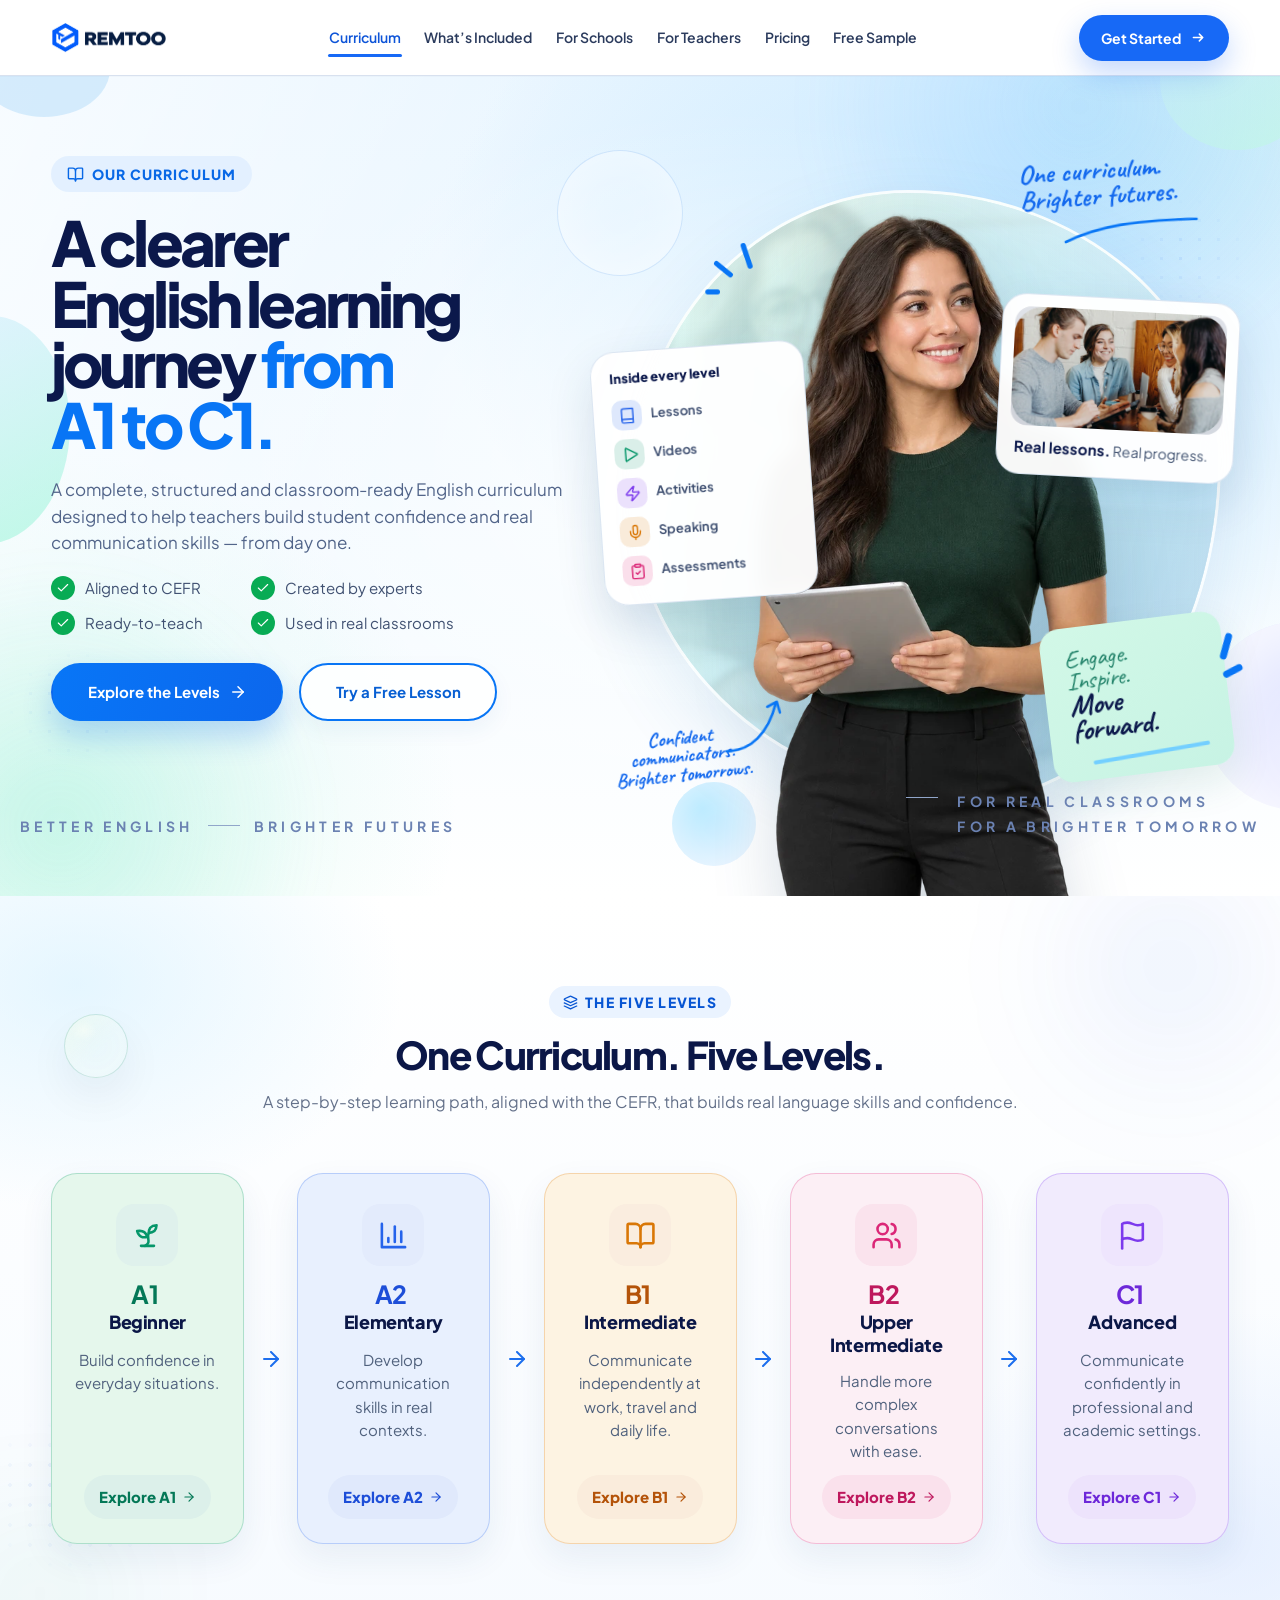
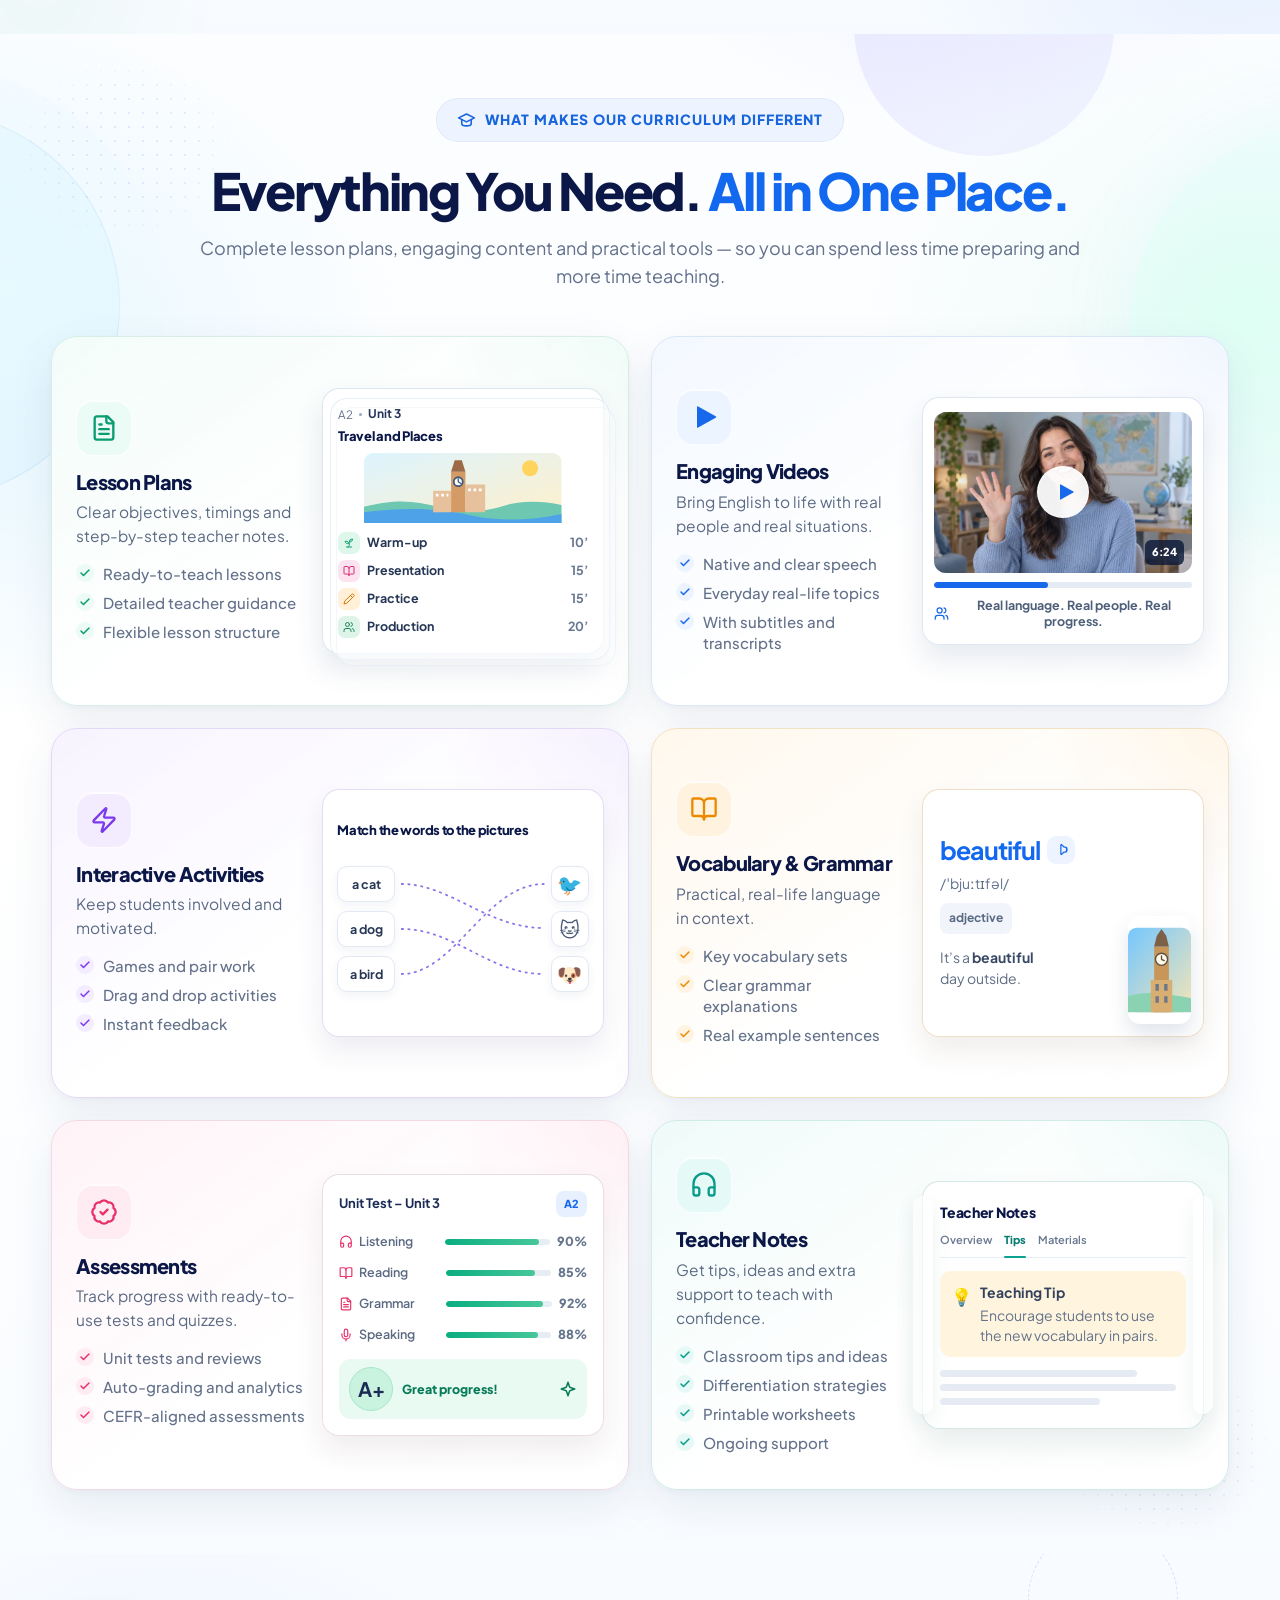
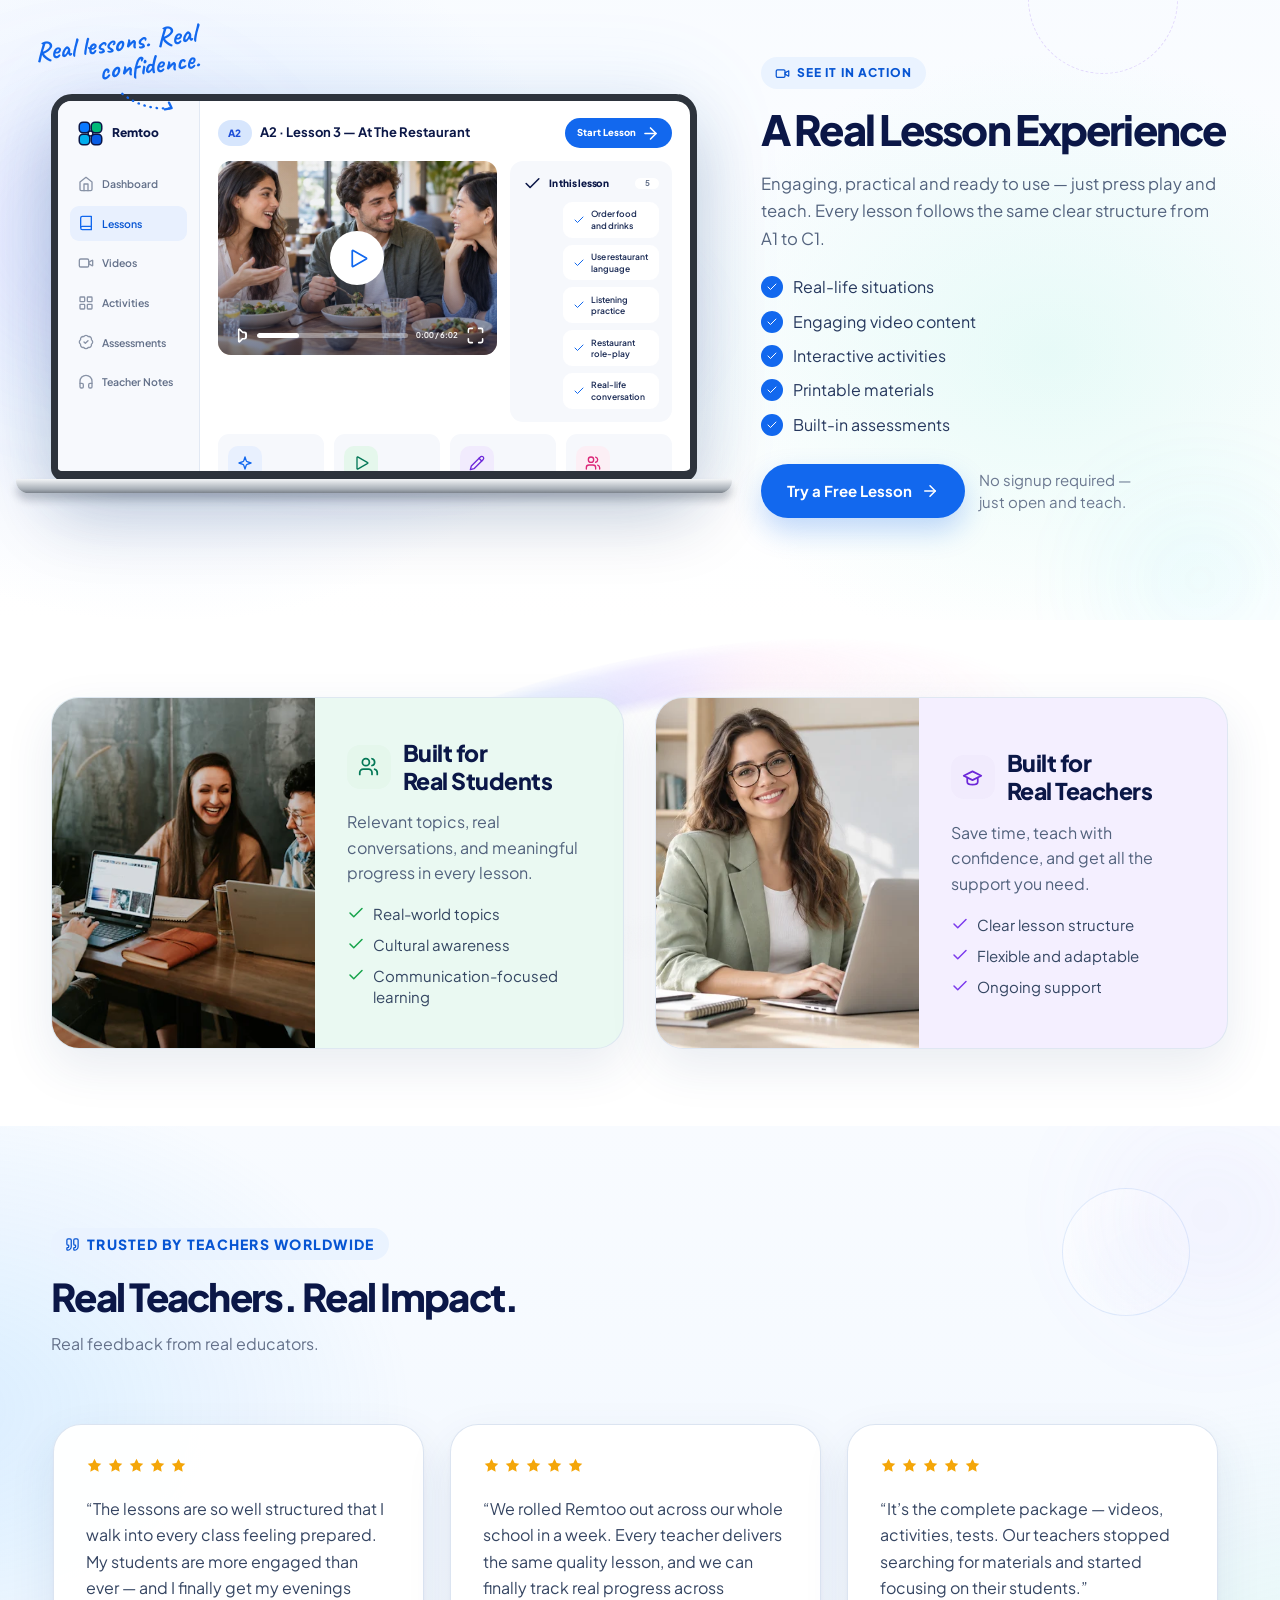
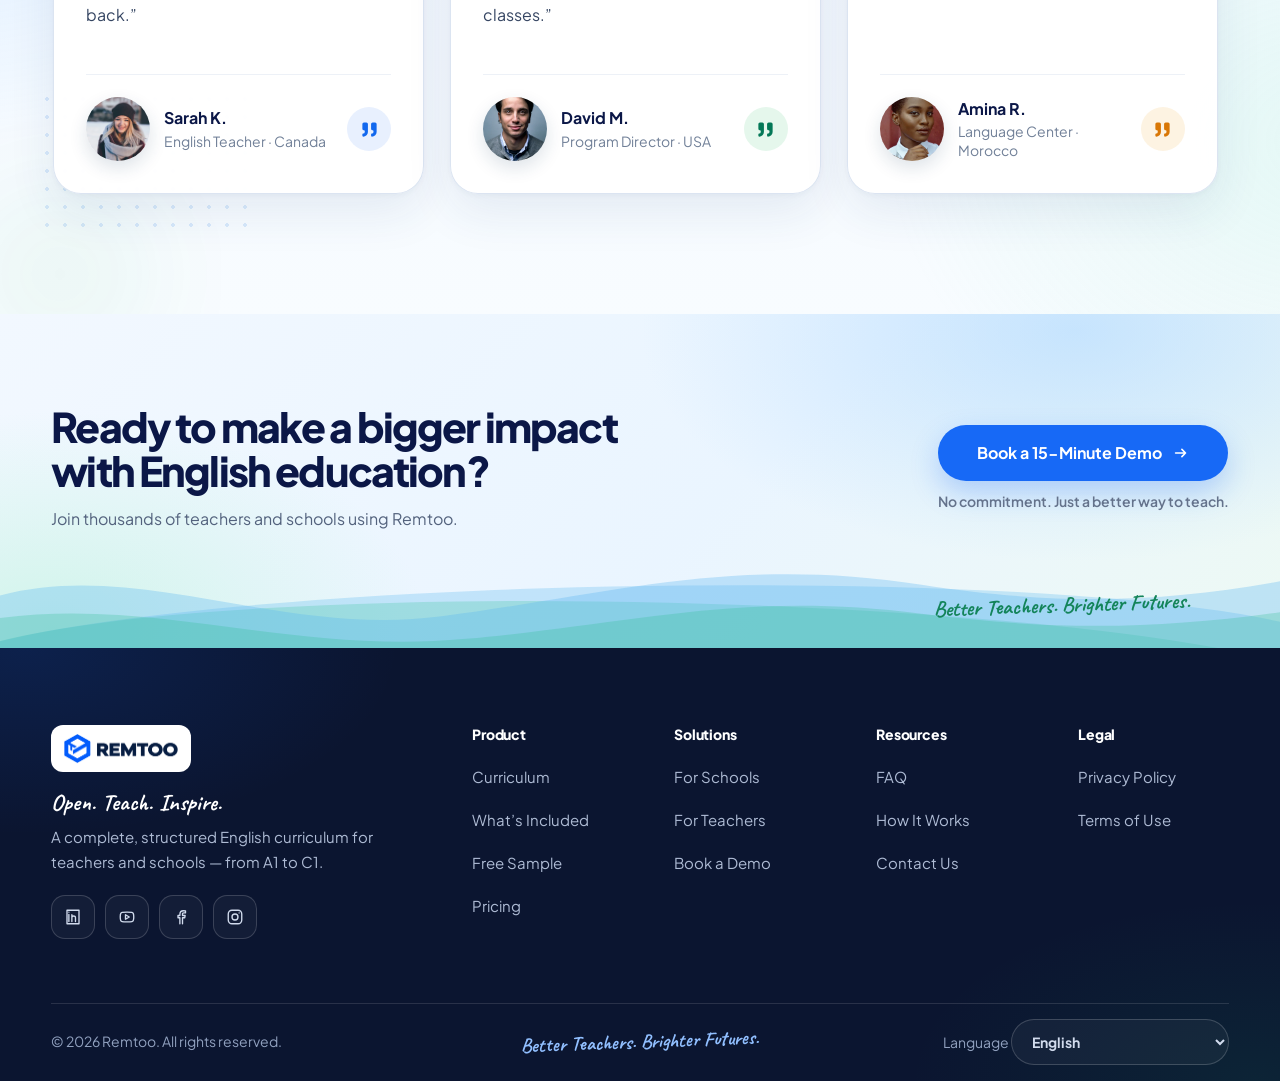
==== commit b8a98942: "go" ====
--- a/curriculum.html
+++ b/curriculum.html
@@ -3,9 +3,11 @@
 <head>
   <meta charset="UTF-8" />
   <meta name="viewport" content="width=device-width, initial-scale=1.0" />
+  <meta name="color-scheme" content="light dark" />
+  <meta name="theme-color" content="#ffffff" media="(prefers-color-scheme: light)" />
+  <meta name="theme-color" content="#071221" media="(prefers-color-scheme: dark)" />
   <title>Curriculum — A Clear Learning Journey from A1 to C1 | Remtoo</title>
   <meta name="description" content="Explore the complete Remtoo English curriculum: a clear, structured learning journey from A1 to C1 — with ready-to-teach lessons, videos, activities, speaking tasks and assessments at every level." />
-  <meta name="theme-color" content="#2563eb" />
   <link rel="icon" type="image/svg+xml" href="assets/logos/favicon.svg" />
   <link rel="canonical" href="https://remtoo.com/curriculum.html" />
   <meta property="og:type" content="website" />
@@ -33,6 +35,7 @@
       }
     }, 1500);
   </script>
+  <link rel="stylesheet" href="css/site-system.css" />
 </head>
 <body id="top" class="curriculum-page">
   <a class="skip-link" href="#main">Skip to main content</a>
@@ -106,59 +109,111 @@
   </svg>
 
   <!-- ============================== HEADER ============================== -->
-  <header class="site-header" id="site-header">
-    <div class="container header-inner">
-      <a class="logo" href="index.html" aria-label="Remtoo — home">
-        <span class="logo-mark" aria-hidden="true">
-          <svg class="ic"><use href="#i-remtoo-mark"/></svg>
-        </span>
-        <span class="logo-word">Remtoo</span>
+  <!-- site-header:start -->
+  <script>
+    (function () {
+      document.documentElement.classList.add("site-shell-js");
+      if (document.body) document.body.classList.add("site-shell-js");
+      window.__remtooShellFallbackTimer = window.setTimeout(function () {
+        if (!window.__remtooShellReady) {
+          document.documentElement.classList.remove("site-shell-js", "site-shell-nav-open");
+          if (document.body) document.body.classList.remove("site-shell-js", "site-shell-nav-open");
+        }
+      }, 1500);
+    })();
+  </script>
+  <header class="global-header" id="global-header" data-site-header>
+    <div class="global-header__inner">
+      <a class="global-brand" href="index.html" aria-label="Remtoo home">
+        <img class="global-brand__image" src="assets/logos/remtoo-logo.png" alt="" width="921" height="250" decoding="async" />
       </a>
 
-      <nav class="nav" aria-label="Main navigation">
-        <ul class="nav-list">
-          <li><a class="nav-link" href="curriculum.html" aria-current="page">Curriculum</a></li>
-          <li><a class="nav-link" href="whats-included.html">What&rsquo;s Included</a></li>
-          <li><a class="nav-link" href="schools.html">For Schools</a></li>
-          <li><a class="nav-link" href="teachers.html">For Teachers</a></li>
-          <li><a class="nav-link" href="pricing.html">Pricing</a></li>
-          <li><a class="nav-link" href="free-sample.html">Free Sample</a></li>
-        </ul>
-        <a class="btn btn-primary btn-sm header-cta" href="pricing.html">
-          Get Started
-          <svg class="ic" aria-hidden="true"><use href="#i-arrow-right"/></svg>
+      <nav class="global-desktop-nav" aria-label="Main navigation">
+        <a class="global-nav-link" data-nav-route="curriculum.html" href="curriculum.html" aria-current="page">Curriculum</a>
+        <a class="global-nav-link" data-nav-route="whats-included.html" href="whats-included.html">What&rsquo;s Included</a>
+        <a class="global-nav-link" data-nav-route="schools.html" href="schools.html">For Schools</a>
+        <a class="global-nav-link" data-nav-route="teachers.html" href="teachers.html">For Teachers</a>
+        <a class="global-nav-link" data-nav-route="pricing.html" href="pricing.html">Pricing</a>
+        <a class="global-nav-link" data-nav-route="free-sample.html" href="free-sample.html">Free Sample</a>
+      </nav>
+
+      <a class="global-header-cta" href="pricing.html">
+        <span>Get Started</span>
+        <svg class="global-icon" viewBox="0 0 20 20" aria-hidden="true">
+          <path d="M4 10h11m-4-4 4 4-4 4" />
+        </svg>
+      </a>
+
+      <button
+        class="global-menu-toggle"
+        type="button"
+        aria-expanded="false"
+        aria-controls="global-mobile-nav"
+        aria-label="Open navigation"
+        data-mobile-nav-toggle
+      >
+        <span aria-hidden="true"></span>
+      </button>
+    </div>
+
+    <div class="global-mobile-nav" id="global-mobile-nav" data-mobile-nav>
+      <button
+        class="global-mobile-nav__backdrop"
+        type="button"
+        tabindex="-1"
+        aria-label="Close navigation"
+        data-mobile-nav-close
+      ></button>
+      <div class="global-mobile-nav__panel" aria-label="Mobile navigation">
+        <button class="global-mobile-nav__close" type="button" aria-label="Close navigation" data-mobile-nav-close>
+          <svg class="global-icon" viewBox="0 0 20 20" aria-hidden="true">
+            <path d="m5 5 10 10M15 5 5 15" />
+          </svg>
+        </button>
+        <nav class="global-mobile-nav__links" aria-label="Mobile navigation links">
+          <a class="global-nav-link global-mobile-nav__link" data-nav-route="curriculum.html" href="curriculum.html" aria-current="page">
+            <span>Curriculum</span><span aria-hidden="true">&rsaquo;</span>
+          </a>
+          <a class="global-nav-link global-mobile-nav__link" data-nav-route="whats-included.html" href="whats-included.html">
+            <span>What&rsquo;s Included</span><span aria-hidden="true">&rsaquo;</span>
+          </a>
+          <a class="global-nav-link global-mobile-nav__link" data-nav-route="schools.html" href="schools.html">
+            <span>For Schools</span><span aria-hidden="true">&rsaquo;</span>
+          </a>
+          <a class="global-nav-link global-mobile-nav__link" data-nav-route="teachers.html" href="teachers.html">
+            <span>For Teachers</span><span aria-hidden="true">&rsaquo;</span>
+          </a>
+          <a class="global-nav-link global-mobile-nav__link" data-nav-route="pricing.html" href="pricing.html">
+            <span>Pricing</span><span aria-hidden="true">&rsaquo;</span>
+          </a>
+          <a class="global-nav-link global-mobile-nav__link" data-nav-route="free-sample.html" href="free-sample.html">
+            <span>Free Sample</span><span aria-hidden="true">&rsaquo;</span>
+          </a>
+        </nav>
+        <a class="global-header-cta global-mobile-nav__cta" href="pricing.html">
+          <span>Get Started</span>
+          <svg class="global-icon" viewBox="0 0 20 20" aria-hidden="true">
+            <path d="M4 10h11m-4-4 4 4-4 4" />
+          </svg>
         </a>
-        <button class="menu-toggle" type="button" aria-expanded="false" aria-controls="mobile-menu" aria-label="Open menu">
-          <span></span>
-        </button>
-      </nav>
+      </div>
     </div>
   </header>
-
-  <!-- Mobile navigation panel -->
-  <nav class="mobile-menu" id="mobile-menu" aria-label="Mobile navigation">
-    <ul>
-      <li><a class="nav-link" href="curriculum.html" aria-current="page">Curriculum <svg class="ic" aria-hidden="true"><use href="#i-chevron-right"/></svg></a></li>
-      <li><a class="nav-link" href="whats-included.html">What&rsquo;s Included <svg class="ic" aria-hidden="true"><use href="#i-chevron-right"/></svg></a></li>
-      <li><a class="nav-link" href="schools.html">For Schools <svg class="ic" aria-hidden="true"><use href="#i-chevron-right"/></svg></a></li>
-      <li><a class="nav-link" href="teachers.html">For Teachers <svg class="ic" aria-hidden="true"><use href="#i-chevron-right"/></svg></a></li>
-      <li><a class="nav-link" href="pricing.html">Pricing <svg class="ic" aria-hidden="true"><use href="#i-chevron-right"/></svg></a></li>
-      <li><a class="nav-link" href="free-sample.html">Free Sample <svg class="ic" aria-hidden="true"><use href="#i-chevron-right"/></svg></a></li>
-    </ul>
-    <a class="btn btn-primary btn-block" href="pricing.html">
-      Get Started
-      <svg class="ic" aria-hidden="true"><use href="#i-arrow-right"/></svg>
-    </a>
-  </nav>
+  <!-- site-header:end -->
 
   <main id="main">
     <!-- ============================== HERO ============================== -->
     <section class="hero" aria-labelledby="hero-title">
       <div class="decor" aria-hidden="true">
-        <span class="blob blob--blue float-slow" style="width:560px;height:520px;top:-190px;right:-150px;opacity:.75"></span>
-        <span class="blob blob--green float-slower" style="width:440px;height:400px;bottom:-160px;left:-140px;opacity:.7"></span>
-        <span class="glass glass--blue float-slow" style="width:96px;height:96px;top:14%;left:44%"></span>
-        <span class="dots" style="width:200px;height:150px;bottom:6%;left:2%"></span>
+        <span class="ch-wash ch-wash--blue"></span>
+        <span class="ch-wash ch-wash--mint"></span>
+        <span class="ch-edge-orb ch-edge-orb--top-left"></span>
+        <span class="ch-edge-orb ch-edge-orb--left"></span>
+        <span class="ch-edge-orb ch-edge-orb--right"></span>
+        <span class="ch-glass-orb ch-glass-orb--top"></span>
+        <span class="ch-glass-orb ch-glass-orb--bottom"></span>
+        <span class="dots ch-dots ch-dots--left"></span>
+        <span class="dots ch-dots ch-dots--right"></span>
       </div>
       <div class="container hero-inner">
         <div class="hero-copy reveal">
@@ -167,18 +222,20 @@
             Our Curriculum
           </p>
           <h1 class="hero-title" id="hero-title">
-            A clear learning journey<br />
-            <span class="text-blue">from A1 to C1.</span>
+            <span>A clearer</span>
+            <span>English learning</span>
+            <span>journey <em>from</em></span>
+            <span class="text-blue">A1 to C1.</span>
           </h1>
           <p class="hero-text">
-            A complete, structured and engaging English curriculum designed for real
-            classrooms. Build confidence, develop skills and get your students
-            communicating from day one.
+            A complete, structured and classroom-ready English curriculum designed to
+            help teachers build student confidence and real communication skills — from
+            day one.
           </p>
           <ul class="hero-trust curr-trust">
             <li class="check-item"><svg class="ic" aria-hidden="true"><use href="#i-check"/></svg>Aligned to CEFR</li>
+            <li class="check-item"><svg class="ic" aria-hidden="true"><use href="#i-check"/></svg>Created by experts</li>
             <li class="check-item"><svg class="ic" aria-hidden="true"><use href="#i-check"/></svg>Ready-to-teach</li>
-            <li class="check-item"><svg class="ic" aria-hidden="true"><use href="#i-check"/></svg>Created by experts</li>
             <li class="check-item"><svg class="ic" aria-hidden="true"><use href="#i-check"/></svg>Used in real classrooms</li>
           </ul>
           <div class="hero-actions">
@@ -192,45 +249,63 @@
 
         <div class="hero-visual reveal" style="--reveal-delay:.12s">
           <div class="hero-photo-frame ch-frame">
+            <div class="ch-scene" aria-hidden="true"></div>
+
             <img
               src="assets/images/hero/curriculum-teacher.webp"
-              alt="Smiling English teacher holding a tablet with the Remtoo curriculum"
+              alt="Smiling English teacher holding a tablet"
               width="720" height="1080" fetchpriority="high" decoding="async"
             />
 
             <div class="ch-annotation" aria-hidden="true">
-              <span class="handwritten">One curriculum. Brighter futures.</span>
-              <svg width="54" height="34" viewBox="0 0 54 34" fill="none">
-                <path d="M6 4c2 16 16 24 40 25" stroke="currentColor" stroke-width="2.4" stroke-linecap="round" stroke-dasharray="0.5 6" />
-                <path d="M40 24.5 47.5 29l-1-8" stroke="currentColor" stroke-width="2.4" stroke-linecap="round" stroke-linejoin="round" />
+              <span class="handwritten">One curriculum.<br />Brighter futures.</span>
+              <svg width="142" height="28" viewBox="0 0 142 28" fill="none">
+                <path d="M5 22C39 8 77 5 137 8" stroke="currentColor" stroke-width="2.6" stroke-linecap="round" />
               </svg>
             </div>
 
             <div class="ch-note-card" aria-hidden="true">
-              <p>Engage. Inspire.<br /><strong>Move forward.</strong></p>
-            </div>
-
-            <div class="ch-video-card" aria-hidden="true">
+              <span class="ch-note-rays"></span>
+              <p>Engage.<br />Inspire.<br /><strong>Move<br />forward.</strong></p>
+              <span class="ch-note-underline"></span>
+            </div>
+
+            <figure class="ch-video-card">
               <span class="ch-video-thumb">
-                <img src="assets/images/lessons/restaurant-conversation.webp" alt="" width="960" height="540" decoding="async" />
-                <span class="play"><span><svg class="ic" width="13" height="13"><use href="#i-play"/></svg></span></span>
+                <img src="assets/images/lessons/classroom.webp" alt="Students taking part in a classroom lesson" width="640" height="427" decoding="async" />
+                <span class="play" aria-hidden="true"><span><svg class="ic" width="15" height="15"><use href="#i-play"/></svg></span></span>
               </span>
-              <p><strong>Real lessons.</strong> Real progress.</p>
-            </div>
-
-            <div class="ch-feature-card" aria-hidden="true">
+              <figcaption><strong>Real lessons.</strong> Real progress.</figcaption>
+            </figure>
+
+            <div class="ch-feature-card">
               <p class="ch-feature-title">Inside every level</p>
               <ul>
-                <li><span class="ch-dot" style="--d:#2563eb"><svg class="ic"><use href="#i-book"/></svg></span>Lessons</li>
-                <li><span class="ch-dot" style="--d:#059669"><svg class="ic"><use href="#i-play"/></svg></span>Videos</li>
-                <li><span class="ch-dot" style="--d:#7c3aed"><svg class="ic"><use href="#i-zap"/></svg></span>Activities</li>
-                <li><span class="ch-dot" style="--d:#d97706"><svg class="ic"><use href="#i-mic"/></svg></span>Speaking</li>
-                <li><span class="ch-dot" style="--d:#db2777"><svg class="ic"><use href="#i-clipboard-check"/></svg></span>Assessments</li>
-              </ul>
-            </div>
-          </div>
-        </div>
-      </div>
+                <li><span class="ch-dot" style="--d:#2563eb"><svg class="ic" aria-hidden="true"><use href="#i-book"/></svg></span>Lessons</li>
+                <li><span class="ch-dot" style="--d:#059669"><svg class="ic" aria-hidden="true"><use href="#i-play"/></svg></span>Videos</li>
+                <li><span class="ch-dot" style="--d:#7c3aed"><svg class="ic" aria-hidden="true"><use href="#i-zap"/></svg></span>Activities</li>
+                <li><span class="ch-dot" style="--d:#d97706"><svg class="ic" aria-hidden="true"><use href="#i-mic"/></svg></span>Speaking</li>
+                <li><span class="ch-dot" style="--d:#db2777"><svg class="ic" aria-hidden="true"><use href="#i-clipboard-check"/></svg></span>Assessments</li>
+              </ul>
+            </div>
+
+            <svg class="ch-accent-rays" viewBox="0 0 74 78" aria-hidden="true">
+              <path d="M13 61H2M28 41 12 28M51 31 43 7" />
+            </svg>
+
+            <div class="ch-confidence-note" aria-hidden="true">
+              <span class="handwritten">Confident<br />communicators.<br />Brighter tomorrows.</span>
+              <svg viewBox="0 0 72 70" fill="none">
+                <path d="M4 57c24 2 43-13 54-43" stroke="currentColor" stroke-width="2.5" stroke-linecap="round" />
+                <path d="m49 17 10-4 2 11" stroke="currentColor" stroke-width="2.5" stroke-linecap="round" stroke-linejoin="round" />
+              </svg>
+            </div>
+          </div>
+        </div>
+      </div>
+
+      <p class="ch-micro ch-micro--left">Better English <span></span> Brighter Futures</p>
+      <p class="ch-micro ch-micro--right"><span></span> For real classrooms<br />For a brighter tomorrow</p>
     </section>
 
     <!-- ============================== THE FIVE LEVELS ============================== -->
@@ -257,35 +332,35 @@
         <div class="level-flow-wrap">
           <div class="level-flow">
             <article class="level-flow-card lv-a1 reveal">
-              <span class="icon-badge icon-badge--solid" aria-hidden="true"><svg class="ic"><use href="#i-sprout"/></svg></span>
+              <span class="icon-badge icon-badge--solid" aria-hidden="true"><svg class="ic" aria-hidden="true"><use href="#i-sprout"/></svg></span>
               <h3><strong>A1</strong> Beginner</h3>
               <p>Build confidence in everyday situations.</p>
               <a class="lf-cta" href="free-sample.html">Explore A1 <svg class="ic" aria-hidden="true"><use href="#i-arrow-right"/></svg></a>
             </article>
-            <span class="flow-arrow" aria-hidden="true"><svg class="ic"><use href="#i-arrow-right"/></svg></span>
+            <span class="flow-arrow" aria-hidden="true"><svg class="ic" aria-hidden="true"><use href="#i-arrow-right"/></svg></span>
             <article class="level-flow-card lv-a2 reveal" style="--reveal-delay:.07s">
-              <span class="icon-badge icon-badge--solid" aria-hidden="true"><svg class="ic"><use href="#i-bar-chart"/></svg></span>
+              <span class="icon-badge icon-badge--solid" aria-hidden="true"><svg class="ic" aria-hidden="true"><use href="#i-bar-chart"/></svg></span>
               <h3><strong>A2</strong> Elementary</h3>
               <p>Develop communication skills in real contexts.</p>
               <a class="lf-cta" href="free-sample.html">Explore A2 <svg class="ic" aria-hidden="true"><use href="#i-arrow-right"/></svg></a>
             </article>
-            <span class="flow-arrow" aria-hidden="true"><svg class="ic"><use href="#i-arrow-right"/></svg></span>
+            <span class="flow-arrow" aria-hidden="true"><svg class="ic" aria-hidden="true"><use href="#i-arrow-right"/></svg></span>
             <article class="level-flow-card lv-b1 reveal" style="--reveal-delay:.14s">
-              <span class="icon-badge icon-badge--solid" aria-hidden="true"><svg class="ic"><use href="#i-book-open"/></svg></span>
+              <span class="icon-badge icon-badge--solid" aria-hidden="true"><svg class="ic" aria-hidden="true"><use href="#i-book-open"/></svg></span>
               <h3><strong>B1</strong> Intermediate</h3>
               <p>Communicate independently at work, travel and daily life.</p>
               <a class="lf-cta" href="free-sample.html">Explore B1 <svg class="ic" aria-hidden="true"><use href="#i-arrow-right"/></svg></a>
             </article>
-            <span class="flow-arrow" aria-hidden="true"><svg class="ic"><use href="#i-arrow-right"/></svg></span>
+            <span class="flow-arrow" aria-hidden="true"><svg class="ic" aria-hidden="true"><use href="#i-arrow-right"/></svg></span>
             <article class="level-flow-card lv-b2 reveal" style="--reveal-delay:.21s">
-              <span class="icon-badge icon-badge--solid" aria-hidden="true"><svg class="ic"><use href="#i-users"/></svg></span>
+              <span class="icon-badge icon-badge--solid" aria-hidden="true"><svg class="ic" aria-hidden="true"><use href="#i-users"/></svg></span>
               <h3><strong>B2</strong> Upper Intermediate</h3>
               <p>Handle more complex conversations with ease.</p>
               <a class="lf-cta" href="free-sample.html">Explore B2 <svg class="ic" aria-hidden="true"><use href="#i-arrow-right"/></svg></a>
             </article>
-            <span class="flow-arrow" aria-hidden="true"><svg class="ic"><use href="#i-arrow-right"/></svg></span>
+            <span class="flow-arrow" aria-hidden="true"><svg class="ic" aria-hidden="true"><use href="#i-arrow-right"/></svg></span>
             <article class="level-flow-card lv-c1 reveal" style="--reveal-delay:.28s">
-              <span class="icon-badge icon-badge--solid" aria-hidden="true"><svg class="ic"><use href="#i-flag"/></svg></span>
+              <span class="icon-badge icon-badge--solid" aria-hidden="true"><svg class="ic" aria-hidden="true"><use href="#i-flag"/></svg></span>
               <h3><strong>C1</strong> Advanced</h3>
               <p>Communicate confidently in professional and academic settings.</p>
               <a class="lf-cta" href="free-sample.html">Explore C1 <svg class="ic" aria-hidden="true"><use href="#i-arrow-right"/></svg></a>
@@ -303,55 +378,203 @@
     </section>
 
     <!-- ============================== WHAT'S INSIDE (6 cards) ============================== -->
-    <section class="section curr-included" aria-labelledby="included-title">
-      <div class="decor" aria-hidden="true">
-        <span class="blob blob--cyan float-slow" style="width:400px;height:360px;top:-130px;left:-140px;opacity:.55"></span>
-        <span class="blob blob--lav float-slower" style="width:380px;height:340px;bottom:-140px;right:-130px;opacity:.55"></span>
-        <span class="dots dots--green" style="width:190px;height:140px;top:10%;right:3%"></span>
-      </div>
-      <div class="container">
-        <div class="section-head reveal">
-          <p class="badge">
-            <svg class="ic" aria-hidden="true"><use href="#i-package"/></svg>
-            What Makes Our Curriculum Different
+    <section class="section curr-included" id="curriculum-features" aria-labelledby="included-title">
+      <div class="curr-included-decor" aria-hidden="true">
+        <span class="curr-inc-shape curr-inc-shape--left"></span>
+        <span class="curr-inc-shape curr-inc-shape--top"></span>
+        <span class="curr-inc-shape curr-inc-shape--right"></span>
+        <span class="curr-inc-dots curr-inc-dots--left"></span>
+        <span class="curr-inc-dots curr-inc-dots--right"></span>
+      </div>
+
+      <span class="handwritten curr-included-note curr-included-note--left" aria-hidden="true">
+        Real content.<br />Real classrooms.<br />Real results.
+        <svg viewBox="0 0 76 54" fill="none"><path d="M5 5c8 24 27 36 58 37"/><path d="m54 34 10 8-12 5"/></svg>
+      </span>
+      <span class="handwritten curr-included-note curr-included-note--right" aria-hidden="true">
+        Less prep.<br />More teaching.
+        <svg viewBox="0 0 70 58" fill="none"><path d="M54 5c10 17 3 32-25 39"/><path d="m36 35-8 9 12 3"/></svg>
+      </span>
+
+      <div class="curr-included-container">
+        <header class="curr-included-head reveal">
+          <p class="curr-included-eyebrow">
+            <svg class="ic" aria-hidden="true"><use href="#i-graduation-cap"/></svg>
+            WHAT MAKES OUR CURRICULUM DIFFERENT
           </p>
-          <h2 class="section-title" id="included-title">Everything You Need. All in One Place.</h2>
-          <p class="section-sub">
-            Complete lesson plans, engaging content and practical tools — so you can
-            spend less time preparing and more time teaching.
+          <h2 id="included-title">
+            <span>Everything You Need.</span>
+            <span class="curr-included-title-accent">All in One Place.</span>
+          </h2>
+          <p class="curr-included-subtitle">
+            Complete lesson plans, engaging content and practical tools — so you can spend less
+            time preparing and more time teaching.
           </p>
-        </div>
+        </header>
 
         <div class="curr-feat-grid">
-          <article class="curr-feat-card reveal">
-            <span class="icon-badge icon-badge--solid" style="--ib:#059669" aria-hidden="true"><svg class="ic"><use href="#i-clipboard-check"/></svg></span>
-            <h3>Lesson Plans</h3>
-            <p>Clear objectives, timings and teacher notes.</p>
+          <article class="curr-feat-card curr-feat-card--plans reveal">
+            <div class="curr-feat-copy">
+              <span class="curr-feat-icon" aria-hidden="true"><svg class="ic" aria-hidden="true"><use href="#i-file-text"/></svg></span>
+              <h3>Lesson Plans</h3>
+              <p>Clear objectives, timings and step-by-step teacher notes.</p>
+              <ul class="curr-feat-list">
+                <li><svg class="ic" aria-hidden="true"><use href="#i-check"/></svg>Ready-to-teach lessons</li>
+                <li><svg class="ic" aria-hidden="true"><use href="#i-check"/></svg>Detailed teacher guidance</li>
+                <li><svg class="ic" aria-hidden="true"><use href="#i-check"/></svg>Flexible lesson structure</li>
+              </ul>
+            </div>
+            <p class="visually-hidden">Preview of an A2 Unit 3 Travel and Places lesson with four timed teaching phases.</p>
+            <div class="curr-feat-preview curr-plan-preview" aria-hidden="true">
+              <div class="curr-plan-topline"><span>A2</span><i></i><strong>Unit 3</strong></div>
+              <h4>Travel and Places</h4>
+              <svg class="curr-plan-scene" viewBox="0 0 220 78" fill="none">
+                <defs>
+                  <linearGradient id="curr-travel-sky" x1="0" y1="0" x2="1" y2="1"><stop stop-color="#DDF4FF"/><stop offset="1" stop-color="#FFF0C9"/></linearGradient>
+                </defs>
+                <rect width="220" height="78" rx="10" fill="url(#curr-travel-sky)"/>
+                <circle cx="185" cy="17" r="9" fill="#FFD45D"/>
+                <path d="M0 60c35-9 56-7 83 0 25 6 47 7 72-1 20-6 42-6 65-1v20H0V60Z" fill="#6DC7B1"/>
+                <path d="M0 66c48-6 86-4 117 3 31 7 65 7 103-1v10H0V66Z" fill="#4EA3E8"/>
+                <path d="M97 21h16v45H97z" fill="#D49B67"/><path d="M101 8h8l4 13H97l4-13Z" fill="#9D6A48"/>
+                <circle cx="105" cy="32" r="5" fill="#FFF" stroke="#42597B" stroke-width="2"/><path d="M105 32v-3m0 3 3 2" stroke="#42597B" stroke-width="1.5" stroke-linecap="round"/>
+                <path d="M77 42h20v24H77zm36-7h22v31h-22z" fill="#E6C19C"/><path d="M80 47h14m22-6h16" stroke="#FFF" stroke-width="3" stroke-dasharray="3 3"/>
+              </svg>
+              <ul class="curr-plan-steps">
+                <li><span class="curr-plan-step-icon curr-plan-step-icon--mint"><svg class="ic" aria-hidden="true"><use href="#i-sprout"/></svg></span><strong>Warm-up</strong><em>10&rsquo;</em></li>
+                <li><span class="curr-plan-step-icon curr-plan-step-icon--pink"><svg class="ic" aria-hidden="true"><use href="#i-book-open"/></svg></span><strong>Presentation</strong><em>15&rsquo;</em></li>
+                <li><span class="curr-plan-step-icon curr-plan-step-icon--amber"><svg class="ic" aria-hidden="true"><use href="#i-pencil"/></svg></span><strong>Practice</strong><em>15&rsquo;</em></li>
+                <li><span class="curr-plan-step-icon curr-plan-step-icon--green"><svg class="ic" aria-hidden="true"><use href="#i-users"/></svg></span><strong>Production</strong><em>20&rsquo;</em></li>
+              </ul>
+            </div>
           </article>
-          <article class="curr-feat-card reveal" style="--reveal-delay:.06s">
-            <span class="icon-badge icon-badge--solid" style="--ib:#2563eb" aria-hidden="true"><svg class="ic"><use href="#i-play"/></svg></span>
-            <h3>Engaging Videos</h3>
-            <p>Bring English to life in your classroom.</p>
+
+          <article class="curr-feat-card curr-feat-card--videos reveal" style="--reveal-delay:.08s">
+            <div class="curr-feat-copy">
+              <span class="curr-feat-icon" aria-hidden="true"><svg class="ic ic-fill" aria-hidden="true"><use href="#i-play"/></svg></span>
+              <h3>Engaging Videos</h3>
+              <p>Bring English to life with real people and real situations.</p>
+              <ul class="curr-feat-list">
+                <li><svg class="ic" aria-hidden="true"><use href="#i-check"/></svg>Native and clear speech</li>
+                <li><svg class="ic" aria-hidden="true"><use href="#i-check"/></svg>Everyday real-life topics</li>
+                <li><svg class="ic" aria-hidden="true"><use href="#i-check"/></svg>With subtitles and transcripts</li>
+              </ul>
+            </div>
+            <figure class="curr-feat-preview curr-video-preview">
+              <div class="curr-video-frame">
+                <img src="assets/images/lessons/meet-greet-wave.webp" alt="English teacher presenting a friendly video lesson" width="800" height="450" loading="lazy" decoding="async" />
+                <a class="curr-video-play" href="free-sample.html#samples" aria-label="Explore sample lesson videos">
+                  <svg class="ic ic-fill" aria-hidden="true"><use href="#i-play"/></svg>
+                </a>
+                <span class="curr-video-duration">6:24</span>
+              </div>
+              <span class="curr-video-progress" aria-hidden="true"><i></i></span>
+              <figcaption><svg class="ic" aria-hidden="true"><use href="#i-users"/></svg>Real language. Real people. Real progress.</figcaption>
+            </figure>
           </article>
-          <article class="curr-feat-card reveal" style="--reveal-delay:.12s">
-            <span class="icon-badge icon-badge--solid" style="--ib:#7c3aed" aria-hidden="true"><svg class="ic"><use href="#i-zap"/></svg></span>
-            <h3>Interactive Activities</h3>
-            <p>Keep students involved and motivated.</p>
+
+          <article class="curr-feat-card curr-feat-card--activities reveal" style="--reveal-delay:.16s">
+            <div class="curr-feat-copy">
+              <span class="curr-feat-icon" aria-hidden="true"><svg class="ic" aria-hidden="true"><use href="#i-zap"/></svg></span>
+              <h3>Interactive Activities</h3>
+              <p>Keep students involved and motivated.</p>
+              <ul class="curr-feat-list">
+                <li><svg class="ic" aria-hidden="true"><use href="#i-check"/></svg>Games and pair work</li>
+                <li><svg class="ic" aria-hidden="true"><use href="#i-check"/></svg>Drag and drop activities</li>
+                <li><svg class="ic" aria-hidden="true"><use href="#i-check"/></svg>Instant feedback</li>
+              </ul>
+            </div>
+            <p class="visually-hidden">Matching activity preview connecting the words cat, dog and bird to their pictures.</p>
+            <div class="curr-feat-preview curr-match-preview" aria-hidden="true">
+              <h4>Match the words to the pictures</h4>
+              <div class="curr-match-board">
+                <div class="curr-match-words"><span>a cat</span><span>a dog</span><span>a bird</span></div>
+                <svg class="curr-match-lines" viewBox="0 0 180 130" preserveAspectRatio="none">
+                  <path d="M2 20C62 20 108 64 178 64"/>
+                  <path d="M2 65C68 65 110 110 178 110"/>
+                  <path d="M2 110C68 110 106 20 178 20"/>
+                </svg>
+                <div class="curr-match-pictures"><span>🐦</span><span>🐱</span><span>🐶</span></div>
+              </div>
+            </div>
           </article>
-          <article class="curr-feat-card reveal" style="--reveal-delay:.18s">
-            <span class="icon-badge icon-badge--solid" style="--ib:#d97706" aria-hidden="true"><svg class="ic"><use href="#i-book-open"/></svg></span>
-            <h3>Vocabulary &amp; Grammar</h3>
-            <p>Practical, real-life language.</p>
+
+          <article class="curr-feat-card curr-feat-card--vocabulary reveal" style="--reveal-delay:.24s">
+            <div class="curr-feat-copy">
+              <span class="curr-feat-icon" aria-hidden="true"><svg class="ic" aria-hidden="true"><use href="#i-book-open"/></svg></span>
+              <h3>Vocabulary &amp; Grammar</h3>
+              <p>Practical, real-life language in context.</p>
+              <ul class="curr-feat-list">
+                <li><svg class="ic" aria-hidden="true"><use href="#i-check"/></svg>Key vocabulary sets</li>
+                <li><svg class="ic" aria-hidden="true"><use href="#i-check"/></svg>Clear grammar explanations</li>
+                <li><svg class="ic" aria-hidden="true"><use href="#i-check"/></svg>Real example sentences</li>
+              </ul>
+            </div>
+            <div class="curr-feat-preview curr-vocab-preview" role="img" aria-label="Vocabulary preview for the adjective beautiful">
+              <div class="curr-vocab-wordline">
+                <strong>beautiful</strong>
+                <span aria-hidden="true"><svg class="ic" aria-hidden="true"><use href="#i-volume"/></svg></span>
+              </div>
+              <p class="curr-vocab-phonetic">/ˈbjuːtɪfəl/</p>
+              <span class="curr-vocab-type">adjective</span>
+              <p class="curr-vocab-example">It&rsquo;s a <strong>beautiful</strong> day outside.</p>
+              <svg class="curr-vocab-landmark" role="img" aria-label="Illustration of Big Ben in London" viewBox="0 0 94 126" fill="none">
+                <defs>
+                  <linearGradient id="curr-vocab-sky" x1="0" y1="0" x2="1" y2="1"><stop stop-color="#74C7FF"/><stop offset="1" stop-color="#F4E5B7"/></linearGradient>
+                </defs>
+                <rect width="94" height="126" rx="13" fill="url(#curr-vocab-sky)"/>
+                <path d="M0 102c26-8 52-5 94 3v21H0v-24Z" fill="#8BD2B2"/>
+                <path d="M39 28h22v98H39z" fill="#C9965A"/><path d="m43 12 7-10 7 10 4 16H39l4-16Z" fill="#7C6048"/>
+                <circle cx="50" cy="47" r="9" fill="#FFF9E8" stroke="#5D5145" stroke-width="2"/><path d="M50 47v-5m0 5 4 2" stroke="#5D5145" stroke-width="2" stroke-linecap="round"/>
+                <path d="M34 78h32v48H34z" fill="#D8AE72"/><path d="M41 84h5v10h-5zm13 0h5v10h-5zm-13 18h5v10h-5zm13 0h5v10h-5z" fill="#6B7787"/>
+              </svg>
+            </div>
           </article>
-          <article class="curr-feat-card reveal" style="--reveal-delay:.24s">
-            <span class="icon-badge icon-badge--solid" style="--ib:#e11d48" aria-hidden="true"><svg class="ic"><use href="#i-badge-check"/></svg></span>
-            <h3>Assessments</h3>
-            <p>Track progress with ease.</p>
+
+          <article class="curr-feat-card curr-feat-card--assessments reveal" style="--reveal-delay:.32s">
+            <div class="curr-feat-copy">
+              <span class="curr-feat-icon" aria-hidden="true"><svg class="ic" aria-hidden="true"><use href="#i-badge-check"/></svg></span>
+              <h3>Assessments</h3>
+              <p>Track progress with ready-to-use tests and quizzes.</p>
+              <ul class="curr-feat-list">
+                <li><svg class="ic" aria-hidden="true"><use href="#i-check"/></svg>Unit tests and reviews</li>
+                <li><svg class="ic" aria-hidden="true"><use href="#i-check"/></svg>Auto-grading and analytics</li>
+                <li><svg class="ic" aria-hidden="true"><use href="#i-check"/></svg>CEFR-aligned assessments</li>
+              </ul>
+            </div>
+            <div class="curr-feat-preview curr-assessment-preview" role="img" aria-label="Unit 3 A2 assessment results">
+              <div class="curr-assessment-head"><strong>Unit Test – Unit 3</strong><span>A2</span></div>
+              <ul class="curr-assessment-rows">
+                <li><span><svg class="ic" aria-hidden="true"><use href="#i-headphones"/></svg>Listening</span><i><b style="width:90%"></b></i><em>90%</em></li>
+                <li><span><svg class="ic" aria-hidden="true"><use href="#i-book-open"/></svg>Reading</span><i><b style="width:85%"></b></i><em>85%</em></li>
+                <li><span><svg class="ic" aria-hidden="true"><use href="#i-file-text"/></svg>Grammar</span><i><b style="width:92%"></b></i><em>92%</em></li>
+                <li><span><svg class="ic" aria-hidden="true"><use href="#i-mic"/></svg>Speaking</span><i><b style="width:88%"></b></i><em>88%</em></li>
+              </ul>
+              <div class="curr-assessment-result"><strong>A+</strong><span>Great progress!</span><svg class="ic" aria-hidden="true"><use href="#i-sparkles"/></svg></div>
+            </div>
           </article>
-          <article class="curr-feat-card reveal" style="--reveal-delay:.30s">
-            <span class="icon-badge icon-badge--solid" style="--ib:#0d9488" aria-hidden="true"><svg class="ic"><use href="#i-headphones"/></svg></span>
-            <h3>Teacher Notes</h3>
-            <p>Tips, ideas and extra support.</p>
+
+          <article class="curr-feat-card curr-feat-card--notes reveal" style="--reveal-delay:.40s">
+            <div class="curr-feat-copy">
+              <span class="curr-feat-icon" aria-hidden="true"><svg class="ic" aria-hidden="true"><use href="#i-headphones"/></svg></span>
+              <h3>Teacher Notes</h3>
+              <p>Get tips, ideas and extra support to teach with confidence.</p>
+              <ul class="curr-feat-list">
+                <li><svg class="ic" aria-hidden="true"><use href="#i-check"/></svg>Classroom tips and ideas</li>
+                <li><svg class="ic" aria-hidden="true"><use href="#i-check"/></svg>Differentiation strategies</li>
+                <li><svg class="ic" aria-hidden="true"><use href="#i-check"/></svg>Printable worksheets</li>
+                <li><svg class="ic" aria-hidden="true"><use href="#i-check"/></svg>Ongoing support</li>
+              </ul>
+            </div>
+            <div class="curr-feat-preview curr-notes-preview" role="img" aria-label="Teacher notes preview with overview, tips and materials tabs">
+              <h4>Teacher Notes</h4>
+              <div class="curr-notes-tabs"><span>Overview</span><span class="is-active">Tips</span><span>Materials</span></div>
+              <div class="curr-teaching-tip">
+                <span aria-hidden="true">💡</span>
+                <p><strong>Teaching Tip</strong>Encourage students to use the new vocabulary in pairs.</p>
+              </div>
+              <div class="curr-note-lines" aria-hidden="true"><i></i><i></i><i></i></div>
+            </div>
           </article>
         </div>
       </div>
@@ -386,15 +609,15 @@
               <div class="app-body app-body--lesson">
                 <div class="app-sidebar" aria-hidden="true">
                   <div class="sb-brand">
-                    <span class="logo-mark"><svg class="ic"><use href="#i-remtoo-mark"/></svg></span>
+                    <span class="logo-mark"><svg class="ic" aria-hidden="true"><use href="#i-remtoo-mark"/></svg></span>
                     Remtoo
                   </div>
-                  <span class="sb-item"><svg class="ic"><use href="#i-home"/></svg>Dashboard</span>
-                  <span class="sb-item is-active"><svg class="ic"><use href="#i-book"/></svg>Lessons</span>
-                  <span class="sb-item"><svg class="ic"><use href="#i-video"/></svg>Videos</span>
-                  <span class="sb-item"><svg class="ic"><use href="#i-grid"/></svg>Activities</span>
-                  <span class="sb-item"><svg class="ic"><use href="#i-badge-check"/></svg>Assessments</span>
-                  <span class="sb-item"><svg class="ic"><use href="#i-headphones"/></svg>Teacher Notes</span>
+                  <span class="sb-item"><svg class="ic" aria-hidden="true"><use href="#i-home"/></svg>Dashboard</span>
+                  <span class="sb-item is-active"><svg class="ic" aria-hidden="true"><use href="#i-book"/></svg>Lessons</span>
+                  <span class="sb-item"><svg class="ic" aria-hidden="true"><use href="#i-video"/></svg>Videos</span>
+                  <span class="sb-item"><svg class="ic" aria-hidden="true"><use href="#i-grid"/></svg>Activities</span>
+                  <span class="sb-item"><svg class="ic" aria-hidden="true"><use href="#i-badge-check"/></svg>Assessments</span>
+                  <span class="sb-item"><svg class="ic" aria-hidden="true"><use href="#i-headphones"/></svg>Teacher Notes</span>
                 </div>
                 <div class="app-main">
                   <div class="lesson-titlebar" aria-hidden="true">
@@ -422,19 +645,19 @@
                         <span class="count">5</span>
                       </h4>
                       <ul>
-                        <li><svg class="ic"><use href="#i-check"/></svg>Order food and drinks</li>
-                        <li><svg class="ic"><use href="#i-check"/></svg>Use restaurant language</li>
-                        <li><svg class="ic"><use href="#i-check"/></svg>Listening practice</li>
-                        <li><svg class="ic"><use href="#i-check"/></svg>Restaurant role-play</li>
-                        <li><svg class="ic"><use href="#i-check"/></svg>Real-life conversation</li>
+                        <li><svg class="ic" aria-hidden="true"><use href="#i-check"/></svg>Order food and drinks</li>
+                        <li><svg class="ic" aria-hidden="true"><use href="#i-check"/></svg>Use restaurant language</li>
+                        <li><svg class="ic" aria-hidden="true"><use href="#i-check"/></svg>Listening practice</li>
+                        <li><svg class="ic" aria-hidden="true"><use href="#i-check"/></svg>Restaurant role-play</li>
+                        <li><svg class="ic" aria-hidden="true"><use href="#i-check"/></svg>Real-life conversation</li>
                       </ul>
                     </div>
                   </div>
                   <ul class="lesson-parts" aria-hidden="true">
-                    <li><span class="icon-badge icon-badge--blue"><svg class="ic"><use href="#i-sparkles"/></svg></span>Warm Up &middot; 8 min</li>
-                    <li><span class="icon-badge icon-badge--green"><svg class="ic"><use href="#i-play"/></svg></span>Video &middot; 10 min</li>
-                    <li><span class="icon-badge icon-badge--purple"><svg class="ic"><use href="#i-pencil"/></svg></span>Practice &middot; 15 min</li>
-                    <li><span class="icon-badge icon-badge--pink"><svg class="ic"><use href="#i-users"/></svg></span>Role Play &middot; 10 min</li>
+                    <li><span class="icon-badge icon-badge--blue"><svg class="ic" aria-hidden="true"><use href="#i-sparkles"/></svg></span>Warm Up &middot; 8 min</li>
+                    <li><span class="icon-badge icon-badge--green"><svg class="ic" aria-hidden="true"><use href="#i-play"/></svg></span>Video &middot; 10 min</li>
+                    <li><span class="icon-badge icon-badge--purple"><svg class="ic" aria-hidden="true"><use href="#i-pencil"/></svg></span>Practice &middot; 15 min</li>
+                    <li><span class="icon-badge icon-badge--pink"><svg class="ic" aria-hidden="true"><use href="#i-users"/></svg></span>Role Play &middot; 10 min</li>
                   </ul>
                 </div>
               </div>
@@ -478,10 +701,9 @@
     </section>
 
     <!-- ============================== AUDIENCE CARDS ============================== -->
-    <section class="section curr-audience-section" aria-labelledby="audience-title">
+    <section class="section curr-audience-section ambient-stage" aria-labelledby="audience-title">
       <div class="decor" aria-hidden="true">
-        <span class="blob blob--green float-slow" style="width:420px;height:380px;top:-140px;right:-150px;opacity:.5"></span>
-        <span class="blob blob--lav float-slower" style="width:400px;height:360px;bottom:-150px;left:-140px;opacity:.5"></span>
+        <span class="ambient-art ambient-art--ribbon ambient-art--violet ambient-art--ribbon-center is-drifting"></span>
       </div>
       <div class="container">
         <h2 class="visually-hidden" id="audience-title">Who the Remtoo curriculum is built for</h2>
@@ -491,12 +713,12 @@
               <img
                 src="assets/images/lessons/pair-work.webp"
                 alt="Students working together during an English lesson"
-                width="640" height="427" decoding="async"
+                width="640" height="427" loading="lazy" decoding="async"
               />
             </div>
             <div class="ca-body">
               <h3>
-                <span class="icon-badge icon-badge--green" aria-hidden="true"><svg class="ic"><use href="#i-users"/></svg></span>
+                <span class="icon-badge icon-badge--green" aria-hidden="true"><svg class="ic" aria-hidden="true"><use href="#i-users"/></svg></span>
                 Built for Real Students
               </h3>
               <p class="ca-lead">Relevant topics, real conversations, and meaningful progress in every lesson.</p>
@@ -513,12 +735,12 @@
               <img
                 src="assets/images/lessons/teacher-laptop.webp"
                 alt="English teacher preparing a lesson on her laptop"
-                width="960" height="540" decoding="async"
+                width="960" height="540" loading="lazy" decoding="async"
               />
             </div>
             <div class="ca-body">
               <h3>
-                <span class="icon-badge icon-badge--purple" aria-hidden="true"><svg class="ic"><use href="#i-graduation-cap"/></svg></span>
+                <span class="icon-badge icon-badge--purple" aria-hidden="true"><svg class="ic" aria-hidden="true"><use href="#i-graduation-cap"/></svg></span>
                 Built for Real Teachers
               </h3>
               <p class="ca-lead">Save time, teach with confidence, and get all the support you need.</p>
@@ -562,7 +784,7 @@
               <div class="t-person">
                 <img src="assets/images/people/sarah.webp" alt="Portrait of Sarah K." width="64" height="64" loading="lazy" decoding="async" />
                 <div class="who"><strong>Sarah K.</strong><span>English Teacher &middot; Canada</span></div>
-                <span class="t-badge icon-badge--blue" aria-hidden="true"><svg class="ic ic-fill"><use href="#i-quote"/></svg></span>
+                <span class="t-badge icon-badge--blue" aria-hidden="true"><svg class="ic ic-fill" aria-hidden="true"><use href="#i-quote"/></svg></span>
               </div>
             </article>
 
@@ -577,7 +799,7 @@
               <div class="t-person">
                 <img src="assets/images/people/david.webp" alt="Portrait of David M." width="64" height="64" loading="lazy" decoding="async" />
                 <div class="who"><strong>David M.</strong><span>Program Director &middot; USA</span></div>
-                <span class="t-badge icon-badge--green" aria-hidden="true"><svg class="ic ic-fill"><use href="#i-quote"/></svg></span>
+                <span class="t-badge icon-badge--green" aria-hidden="true"><svg class="ic ic-fill" aria-hidden="true"><use href="#i-quote"/></svg></span>
               </div>
             </article>
 
@@ -592,7 +814,7 @@
               <div class="t-person">
                 <img src="assets/images/people/amina.webp" alt="Portrait of Amina R." width="64" height="64" loading="lazy" decoding="async" />
                 <div class="who"><strong>Amina R.</strong><span>Language Center &middot; Morocco</span></div>
-                <span class="t-badge icon-badge--amber" aria-hidden="true"><svg class="ic ic-fill"><use href="#i-quote"/></svg></span>
+                <span class="t-badge icon-badge--amber" aria-hidden="true"><svg class="ic ic-fill" aria-hidden="true"><use href="#i-quote"/></svg></span>
               </div>
             </article>
           </div>
@@ -611,172 +833,164 @@
       </div>
     </section>
 
-    <!-- ============================== FINAL CTA BANNER ============================== -->
-    <section class="section final-banner-section" id="get-started" aria-labelledby="final-title">
-      <div class="container">
-        <div class="final-banner reveal">
-          <div class="decor" aria-hidden="true">
-            <span class="blob" style="width:420px;height:420px;top:-160px;left:-120px;background:rgba(59,130,246,.4);filter:blur(70px)"></span>
-            <span class="blob float-slow" style="width:380px;height:380px;bottom:-160px;right:-100px;background:rgba(34,211,238,.28);filter:blur(70px)"></span>
-            <span class="glass" style="width:120px;height:120px;top:14%;right:18%"></span>
-          </div>
-          <span class="handwritten fb-note" aria-hidden="true">Better Teachers.<br />Brighter Futures.</span>
-
-          <div class="fb-content">
-            <span class="fb-logo" aria-hidden="true">
-              <svg class="ic"><use href="#i-remtoo-mark"/></svg>
-            </span>
-            <div class="fb-text">
-              <h2 id="final-title">Ready to Take Your Teaching Further?</h2>
-              <p>Explore the curriculum, try a free lesson, or see how Remtoo can support your school.</p>
-            </div>
-          </div>
-
-          <div class="fb-actions">
-            <a class="btn btn-white" href="#levels">Explore the Curriculum</a>
-            <a class="btn btn-primary" href="pricing.html">
-              Get Started
-              <svg class="ic" aria-hidden="true"><use href="#i-arrow-right"/></svg>
+    <!-- ============================== FINAL CTA BANNER ============================== -->  </main>
+
+  <!-- ============================== FOOTER ============================== -->
+  <!-- site-footer:start -->
+  <section class="global-footer-cta" aria-labelledby="global-footer-cta-title">
+    <div class="global-footer-cta__inner">
+      <div class="global-footer-cta__copy">
+        <h2 class="global-footer-cta__title" id="global-footer-cta-title">Ready to make a bigger impact with English education?</h2>
+        <p class="global-footer-cta__text">Join thousands of teachers and schools using Remtoo.</p>
+      </div>
+
+      <div class="global-footer-cta__action-wrap">
+        <a class="global-footer-cta__button" href="schools.html#demo">
+          <span>Book a 15-Minute Demo</span>
+          <svg viewBox="0 0 20 20" aria-hidden="true">
+            <path d="M4 10h11m-4-4 4 4-4 4" fill="none" stroke="currentColor" stroke-width="1.8" stroke-linecap="round" stroke-linejoin="round" />
+          </svg>
+        </a>
+        <p class="global-footer-cta__microcopy">No commitment. Just a better way to teach.</p>
+      </div>
+    </div>
+
+    <p class="global-footer-cta__note" aria-hidden="true">Better Teachers. Brighter Futures.</p>
+    <div class="global-footer-cta__waves" aria-hidden="true">
+      <svg viewBox="0 0 1600 120" preserveAspectRatio="none">
+        <path class="global-footer-cta__wave--back" d="M0 57c175-44 350 50 552 25 215-27 366-73 600-38 174 26 303 21 448-4v80H0Z" />
+        <path class="global-footer-cta__wave--front" d="M0 84c196-25 364 44 582 25 213-18 344-58 570-30 170 21 299 18 448-2v43H0Z" />
+      </svg>
+    </div>
+  </section>
+
+  <footer class="global-footer" id="site-footer">
+    <div class="global-footer__inner">
+      <div class="global-footer__grid">
+        <div class="global-footer__brand">
+          <a class="global-brand global-brand--footer" href="index.html" aria-label="Remtoo home">
+            <img class="global-brand__image" src="assets/logos/remtoo-logo.png" alt="" width="921" height="250" loading="lazy" decoding="async" />
+          </a>
+          <p class="global-footer__tagline">Open. Teach. Inspire.</p>
+          <p class="global-footer__description">A complete, structured English curriculum for teachers and schools &mdash; from A1 to C1.</p>
+          <div class="global-footer__social" role="navigation" aria-label="Remtoo social media">
+            <a href="https://linkedin.com/company/remtoo" target="_blank" rel="noopener noreferrer" aria-label="Remtoo on LinkedIn">
+              <svg viewBox="0 0 24 24" aria-hidden="true"><path d="M6.5 8.5V18M6.5 5.5v.01M10.5 18v-5.2c0-2.7 4.8-3 4.8.1V18M10.5 9v9M4 3h16v18H4z" /></svg>
             </a>
-          </div>
-        </div>
-      </div>
-    </section>
-  </main>
-
-  <!-- ============================== FOOTER ============================== -->
-  <footer class="site-footer site-footer--light">
-    <div class="container">
-      <div class="footer-grid">
-        <div class="footer-brand">
-          <a class="logo" href="index.html" aria-label="Remtoo — home">
-            <span class="logo-mark" aria-hidden="true">
-              <svg class="ic ic-fill"><use href="#i-logo"/></svg>
-            </span>
-            <span class="logo-word">Rem<em>too</em></span>
-          </a>
-          <p class="tagline">Open. Teach. Inspire.</p>
-          <p class="footer-desc">A complete, structured English curriculum for teachers and schools — from A1 to C1.</p>
-          <div class="footer-social">
-            <a href="https://linkedin.com/company/remtoo" aria-label="Remtoo on LinkedIn" target="_blank" rel="noopener"><svg class="ic"><use href="#i-linkedin"/></svg></a>
-            <a href="https://youtube.com/@remtoo" aria-label="Remtoo on YouTube" target="_blank" rel="noopener"><svg class="ic"><use href="#i-youtube"/></svg></a>
-            <a href="https://facebook.com/remtoo" aria-label="Remtoo on Facebook" target="_blank" rel="noopener"><svg class="ic"><use href="#i-facebook"/></svg></a>
-            <a href="https://instagram.com/remtoo" aria-label="Remtoo on Instagram" target="_blank" rel="noopener"><svg class="ic"><use href="#i-instagram"/></svg></a>
-          </div>
-        </div>
-
-        <!-- Desktop link columns -->
-        <nav class="footer-col" aria-label="Product">
-          <h3>Product</h3>
-          <ul>
-            <li><a href="curriculum.html">Curriculum</a></li>
-            <li><a href="whats-included.html">What&rsquo;s Included</a></li>
-            <li><a href="free-sample.html">Free Sample</a></li>
-            <li><a href="pricing.html">Pricing</a></li>
-          </ul>
-        </nav>
-        <nav class="footer-col" aria-label="Solutions">
-          <h3>Solutions</h3>
-          <ul>
-            <li><a href="schools.html">For Schools</a></li>
-            <li><a href="teachers.html">For Teachers</a></li>
-          </ul>
-        </nav>
-        <nav class="footer-col" aria-label="Resources">
-          <h3>Resources</h3>
-          <ul>
-            <li><a href="pricing.html#faq">FAQ</a></li>
-            <li><a href="index.html#how-it-works">How It Works</a></li>
-            <li><a href="curriculum.html">Curriculum Guide</a></li>
-            <li><a href="mailto:hello@remtoo.com">Contact Us</a></li>
-          </ul>
-        </nav>
-        <nav class="footer-col" aria-label="Legal">
-          <h3>Legal</h3>
-          <ul>
-            <li><a href="legal.html#privacy">Privacy Policy</a></li>
-            <li><a href="legal.html#terms">Terms of Use</a></li>
-          </ul>
-        </nav>
-
-        <!-- Mobile accordion groups -->
-        <div class="footer-accordion" aria-label="Footer navigation">
-          <div class="accordion-item">
-            <button class="accordion-trigger" type="button" aria-expanded="false" aria-controls="fa-product">
-              Product <svg class="ic" aria-hidden="true"><use href="#i-chevron-down"/></svg>
+            <a href="https://youtube.com/@remtoo" target="_blank" rel="noopener noreferrer" aria-label="Remtoo on YouTube">
+              <svg viewBox="0 0 24 24" aria-hidden="true"><path d="M21 12c0 2.4-.3 4.1-.7 4.8-.4.7-1 1.1-1.8 1.3-1.2.3-3.4.4-6.5.4s-5.3-.1-6.5-.4c-.8-.2-1.4-.6-1.8-1.3C3.3 16.1 3 14.4 3 12s.3-4.1.7-4.8c.4-.7 1-1.1 1.8-1.3 1.2-.3 3.4-.4 6.5-.4s5.3.1 6.5.4c.8.2 1.4.6 1.8 1.3.4.7.7 2.4.7 4.8Z" /><path d="m10 9 5 3-5 3Z" /></svg>
+            </a>
+            <a href="https://facebook.com/remtoo" target="_blank" rel="noopener noreferrer" aria-label="Remtoo on Facebook">
+              <svg viewBox="0 0 24 24" aria-hidden="true"><path d="M14 21v-8h3l.5-3H14V8.2c0-.9.3-1.7 1.8-1.7H18V3.8c-.4-.1-1.6-.2-2.8-.2-2.8 0-4.7 1.7-4.7 4.9V10H8v3h2.5v8" /></svg>
+            </a>
+            <a href="https://instagram.com/remtoo" target="_blank" rel="noopener noreferrer" aria-label="Remtoo on Instagram">
+              <svg viewBox="0 0 24 24" aria-hidden="true"><rect x="3" y="3" width="18" height="18" rx="5" /><circle cx="12" cy="12" r="4" /><path d="M17.5 6.5h.01" /></svg>
+            </a>
+          </div>
+        </div>
+
+        <div class="global-footer__columns">
+          <nav class="global-footer__column" aria-label="Product">
+            <h2 class="global-footer__heading">Product</h2>
+            <ul>
+              <li><a href="curriculum.html">Curriculum</a></li>
+              <li><a href="whats-included.html">What&rsquo;s Included</a></li>
+              <li><a href="free-sample.html">Free Sample</a></li>
+              <li><a href="pricing.html">Pricing</a></li>
+            </ul>
+          </nav>
+          <nav class="global-footer__column" aria-label="Solutions">
+            <h2 class="global-footer__heading">Solutions</h2>
+            <ul>
+              <li><a href="schools.html">For Schools</a></li>
+              <li><a href="teachers.html">For Teachers</a></li>
+              <li><a href="schools.html#demo">Book a Demo</a></li>
+            </ul>
+          </nav>
+          <nav class="global-footer__column" aria-label="Resources">
+            <h2 class="global-footer__heading">Resources</h2>
+            <ul>
+              <li><a href="pricing.html#faq">FAQ</a></li>
+              <li><a href="index.html#how-it-works">How It Works</a></li>
+              <li><a href="mailto:hello@remtoo.com">Contact Us</a></li>
+            </ul>
+          </nav>
+          <nav class="global-footer__column" aria-label="Legal">
+            <h2 class="global-footer__heading">Legal</h2>
+            <ul>
+              <li><a href="legal.html#privacy">Privacy Policy</a></li>
+              <li><a href="legal.html#terms">Terms of Use</a></li>
+            </ul>
+          </nav>
+        </div>
+
+        <div class="global-footer__accordion" data-footer-accordion role="navigation" aria-label="Footer navigation">
+          <div class="global-footer__accordion-item">
+            <button class="global-footer__trigger global-footer__accordion-trigger" id="global-footer-product-trigger" type="button" disabled aria-expanded="true" aria-controls="global-footer-product-panel">
+              <span>Product</span><svg viewBox="0 0 20 20" aria-hidden="true"><path d="m5 8 5 5 5-5" /></svg>
             </button>
-            <div class="accordion-panel" id="fa-product">
-              <div>
-                <ul>
-                  <li><a href="curriculum.html">Curriculum</a></li>
-                  <li><a href="whats-included.html">What&rsquo;s Included</a></li>
-                  <li><a href="free-sample.html">Free Sample</a></li>
-                  <li><a href="pricing.html">Pricing</a></li>
-                </ul>
-              </div>
-            </div>
-          </div>
-          <div class="accordion-item">
-            <button class="accordion-trigger" type="button" aria-expanded="false" aria-controls="fa-solutions">
-              Solutions <svg class="ic" aria-hidden="true"><use href="#i-chevron-down"/></svg>
+            <div class="global-footer__panel" id="global-footer-product-panel" role="region" aria-labelledby="global-footer-product-trigger">
+              <ul>
+                <li><a href="curriculum.html">Curriculum</a></li>
+                <li><a href="whats-included.html">What&rsquo;s Included</a></li>
+                <li><a href="free-sample.html">Free Sample</a></li>
+                <li><a href="pricing.html">Pricing</a></li>
+              </ul>
+            </div>
+          </div>
+          <div class="global-footer__accordion-item">
+            <button class="global-footer__trigger global-footer__accordion-trigger" id="global-footer-solutions-trigger" type="button" disabled aria-expanded="true" aria-controls="global-footer-solutions-panel">
+              <span>Solutions</span><svg viewBox="0 0 20 20" aria-hidden="true"><path d="m5 8 5 5 5-5" /></svg>
             </button>
-            <div class="accordion-panel" id="fa-solutions">
-              <div>
-                <ul>
-                  <li><a href="schools.html">For Schools</a></li>
-                  <li><a href="teachers.html">For Teachers</a></li>
-                </ul>
-              </div>
-            </div>
-          </div>
-          <div class="accordion-item">
-            <button class="accordion-trigger" type="button" aria-expanded="false" aria-controls="fa-resources">
-              Resources <svg class="ic" aria-hidden="true"><use href="#i-chevron-down"/></svg>
+            <div class="global-footer__panel" id="global-footer-solutions-panel" role="region" aria-labelledby="global-footer-solutions-trigger">
+              <ul>
+                <li><a href="schools.html">For Schools</a></li>
+                <li><a href="teachers.html">For Teachers</a></li>
+                <li><a href="schools.html#demo">Book a Demo</a></li>
+              </ul>
+            </div>
+          </div>
+          <div class="global-footer__accordion-item">
+            <button class="global-footer__trigger global-footer__accordion-trigger" id="global-footer-resources-trigger" type="button" disabled aria-expanded="true" aria-controls="global-footer-resources-panel">
+              <span>Resources</span><svg viewBox="0 0 20 20" aria-hidden="true"><path d="m5 8 5 5 5-5" /></svg>
             </button>
-            <div class="accordion-panel" id="fa-resources">
-              <div>
-                <ul>
-                  <li><a href="pricing.html#faq">FAQ</a></li>
-                  <li><a href="index.html#how-it-works">How It Works</a></li>
-                  <li><a href="curriculum.html">Curriculum Guide</a></li>
-                  <li><a href="mailto:hello@remtoo.com">Contact Us</a></li>
-                </ul>
-              </div>
-            </div>
-          </div>
-          <div class="accordion-item">
-            <button class="accordion-trigger" type="button" aria-expanded="false" aria-controls="fa-legal">
-              Legal <svg class="ic" aria-hidden="true"><use href="#i-chevron-down"/></svg>
+            <div class="global-footer__panel" id="global-footer-resources-panel" role="region" aria-labelledby="global-footer-resources-trigger">
+              <ul>
+                <li><a href="pricing.html#faq">FAQ</a></li>
+                <li><a href="index.html#how-it-works">How It Works</a></li>
+                <li><a href="mailto:hello@remtoo.com">Contact Us</a></li>
+              </ul>
+            </div>
+          </div>
+          <div class="global-footer__accordion-item">
+            <button class="global-footer__trigger global-footer__accordion-trigger" id="global-footer-legal-trigger" type="button" disabled aria-expanded="true" aria-controls="global-footer-legal-panel">
+              <span>Legal</span><svg viewBox="0 0 20 20" aria-hidden="true"><path d="m5 8 5 5 5-5" /></svg>
             </button>
-            <div class="accordion-panel" id="fa-legal">
-              <div>
-                <ul>
-                  <li><a href="legal.html#privacy">Privacy Policy</a></li>
-                  <li><a href="legal.html#terms">Terms of Use</a></li>
-                </ul>
-              </div>
-            </div>
-          </div>
-        </div>
-      </div>
-
-      <div class="footer-bottom">
-        <p>&copy; <span id="year">2026</span> Remtoo. All rights reserved.</p>
-        <div class="lang-wrap">
-          <button class="footer-lang" id="lang-btn" type="button" aria-expanded="false" aria-haspopup="true" aria-controls="lang-menu">
-            <svg class="ic" aria-hidden="true"><use href="#i-globe"/></svg>
-            English
-            <svg class="ic" aria-hidden="true"><use href="#i-chevron-down"/></svg>
-          </button>
-          <ul class="lang-menu" id="lang-menu" role="menu" aria-label="Choose language">
-            <li><button type="button" role="menuitemradio" aria-checked="true">English</button></li>
-            <li><button type="button" role="menuitemradio" aria-checked="false">Fran&ccedil;ais <span class="soon">Coming soon</span></button></li>
-            <li><button type="button" role="menuitemradio" aria-checked="false">العربية <span class="soon">Coming soon</span></button></li>
-          </ul>
-        </div>
+            <div class="global-footer__panel" id="global-footer-legal-panel" role="region" aria-labelledby="global-footer-legal-trigger">
+              <ul>
+                <li><a href="legal.html#privacy">Privacy Policy</a></li>
+                <li><a href="legal.html#terms">Terms of Use</a></li>
+              </ul>
+            </div>
+          </div>
+        </div>
+      </div>
+
+      <div class="global-footer__bottom">
+        <label class="global-footer__language">
+          <span>Language</span>
+          <select aria-label="Language">
+            <option value="en" selected>English</option>
+            <option value="fr" disabled>Fran&ccedil;ais &mdash; Coming soon</option>
+            <option value="ar" disabled>العربية &mdash; Coming soon</option>
+          </select>
+        </label>
+        <p class="global-footer__copyright">&copy; <span data-current-year>2026</span> Remtoo. All rights reserved.</p>
+        <p class="global-footer__note" aria-hidden="true">Better Teachers. Brighter Futures.</p>
       </div>
     </div>
   </footer>
+  <!-- site-footer:end -->
 
   <!-- Floating contact bubble -->
   <a
@@ -788,5 +1002,6 @@
   </a>
 
   <script src="js/main.js" defer></script>
+  <script src="js/site-shell.js" defer></script>
 </body>
 </html>
--- a/css/base.css
+++ b/css/base.css
@@ -24,7 +24,6 @@
   color: var(--body);
   background: var(--bg);
   -webkit-font-smoothing: antialiased;
-  overflow-x: clip;
 }
 
 img,
@@ -96,6 +95,7 @@
 .section {
   padding-block: var(--section-y);
   position: relative;
+  overflow: clip;
 }
 
 /* Content always sits above decoration layers */
--- a/css/components.css
+++ b/css/components.css
@@ -387,7 +387,12 @@
   color: var(--ink-2);
   background: #fff;
   box-shadow: var(--shadow-xs);
-  transition: all 0.2s var(--ease);
+  transition:
+    border-color 0.2s var(--ease),
+    color 0.2s var(--ease),
+    background-color 0.2s var(--ease),
+    box-shadow 0.2s var(--ease),
+    transform 0.2s var(--ease);
 }
 
 .tab:hover { border-color: currentColor; transform: translateY(-1px); }
@@ -437,7 +442,12 @@
   place-items: center;
   color: var(--ink);
   box-shadow: var(--shadow-sm);
-  transition: all 0.18s var(--ease);
+  transition:
+    border-color 0.18s var(--ease),
+    color 0.18s var(--ease),
+    background-color 0.18s var(--ease),
+    box-shadow 0.18s var(--ease),
+    transform 0.18s var(--ease);
 }
 
 .carousel-btn:hover {
@@ -449,19 +459,34 @@
 .carousel-dots {
   display: flex;
   align-items: center;
-  gap: 0.55rem;
+  justify-content: center;
+  gap: 0;
 }
 
 .carousel-dot {
+  position: relative;
+  width: 44px;
+  height: 44px;
+  padding: 0;
+}
+
+.carousel-dot::before {
+  content: "";
+  position: absolute;
+  top: 50%;
+  left: 50%;
   width: 10px;
   height: 10px;
   border-radius: 50%;
   background: var(--border-strong);
-  transition: all 0.22s ease;
-  padding: 0;
-}
-
-.carousel-dot.is-active {
+  transform: translate(-50%, -50%);
+  transition:
+    width 0.22s ease,
+    border-radius 0.22s ease,
+    background-color 0.22s ease;
+}
+
+.carousel-dot.is-active::before {
   background: var(--blue);
   width: 30px;
   border-radius: var(--r-pill);
@@ -642,7 +667,11 @@
   display: grid;
   place-items: center;
   color: #c6d2ea;
-  transition: all 0.18s ease;
+  transition:
+    border-color 0.18s ease,
+    color 0.18s ease,
+    background-color 0.18s ease,
+    transform 0.18s ease;
 }
 
 .footer-social a:hover {
@@ -704,6 +733,7 @@
   color: #c6d2ea;
   font-weight: 600;
   font-size: 0.87rem;
+  min-height: 44px;
 }
 
 .footer-lang:hover { border-color: rgba(255, 255, 255, 0.4); }
@@ -723,7 +753,10 @@
   opacity: 0;
   visibility: hidden;
   transform: translateY(8px);
-  transition: all 0.22s var(--ease);
+  transition:
+    opacity 0.22s var(--ease),
+    visibility 0.22s var(--ease),
+    transform 0.22s var(--ease);
   z-index: 20;
 }
 
@@ -747,6 +780,7 @@
   font-weight: 600;
   color: var(--ink-2);
   text-align: left;
+  min-height: 44px;
 }
 
 .lang-menu button:hover { background: var(--surface-soft); }
--- a/css/sections.css
+++ b/css/sections.css
@@ -1038,7 +1038,7 @@
   margin-bottom: 1rem;
 }
 
-.dash-school-head h4 { font-size: 1.05rem; color: var(--ink); }
+.dash-school-head :is(h4, .dash-mock-heading) { font-size: 1.05rem; color: var(--ink); font-weight: 800; }
 
 .dash-year {
   margin-left: auto;
@@ -1089,7 +1089,7 @@
   margin-bottom: 0.65rem;
 }
 
-.dash-classes-head h4 { font-size: 0.98rem; color: var(--ink); }
+.dash-classes-head :is(h4, .dash-mock-heading) { font-size: 0.98rem; color: var(--ink); font-weight: 800; }
 
 .dash-classes-head a {
   font-size: 0.8rem;
--- a/css/pages.css
+++ b/css/pages.css
@@ -2111,6 +2111,9 @@
 }
 
 .legal-toc a {
+  display: inline-flex;
+  align-items: center;
+  min-height: 44px;
   background: #fff;
   border: 1px solid var(--border-strong);
   border-radius: var(--r-pill);
@@ -2118,7 +2121,11 @@
   font-weight: 700;
   font-size: 0.88rem;
   color: var(--ink-2);
-  transition: all 0.18s ease;
+  transition:
+    border-color 0.18s ease,
+    color 0.18s ease,
+    background-color 0.18s ease,
+    transform 0.18s ease;
 }
 
 .legal-toc a:hover {
--- a/css/curriculum.css
+++ b/css/curriculum.css
@@ -1,4 +1,4 @@
-/* ========================================================================== 
+/* ==========================================================================
    Remtoo Curriculum — wide, production-scale page layer
    Scoped to .curriculum-page so the rest of the site keeps its own layout.
    ========================================================================== */
@@ -19,17 +19,12 @@
   color: var(--body);
   background: #fff;
   font-size: 16px;
-  overflow-x: clip;
 }
 
 .curriculum-page .container,
 .curriculum-page .container-wide {
   width: min(var(--page-max-width), calc(100% - var(--page-gutter) - var(--page-gutter)));
   margin-inline: auto;
-}
-
-.curriculum-page main {
-  overflow: clip;
 }
 
 .curriculum-page .section {
@@ -660,56 +655,1056 @@
 /* Included features ------------------------------------------------------- */
 
 .curriculum-page .curr-included {
+  --curr-feature-max: 1500px;
+  --curr-feature-gutter: clamp(20px, 4vw, 64px);
+  padding-block: clamp(64px, 5vw, 82px);
   background:
-    radial-gradient(440px 320px at -4% 20%, rgba(196, 240, 255, .34), transparent 70%),
-    radial-gradient(420px 330px at 104% 80%, rgba(224, 211, 255, .34), transparent 70%),
-    #fff;
+    radial-gradient(720px 520px at -8% 22%, rgba(195, 237, 255, .48), transparent 70%),
+    radial-gradient(620px 470px at 102% 22%, rgba(202, 248, 231, .4), transparent 72%),
+    radial-gradient(520px 390px at 76% -12%, rgba(223, 217, 255, .38), transparent 70%),
+    linear-gradient(180deg, #fbfdff 0%, #fff 48%, #f9fcff 100%);
+}
+
+.curriculum-page .curr-included-container {
+  position: relative;
+  z-index: 2;
+  width: min(var(--curr-feature-max), calc(100% - var(--curr-feature-gutter) - var(--curr-feature-gutter)));
+  margin-inline: auto;
+}
+
+.curriculum-page .curr-included-decor,
+.curriculum-page .curr-included-decor span {
+  position: absolute;
+  pointer-events: none;
+}
+
+.curriculum-page .curr-included-decor {
+  z-index: 0;
+  inset: 0;
+}
+
+.curriculum-page .curr-inc-shape {
+  border-radius: 50%;
+}
+
+.curriculum-page .curr-inc-shape--left {
+  top: 76px;
+  left: -270px;
+  width: 390px;
+  height: 390px;
+  border: 1px solid rgba(75, 145, 224, .11);
+  background: radial-gradient(circle at 70% 46%, rgba(231, 250, 255, .9), rgba(214, 241, 255, .38) 58%, transparent 60%);
+  box-shadow: 0 0 0 45px rgba(238, 249, 255, .45);
+}
+
+.curriculum-page .curr-inc-shape--top {
+  top: -138px;
+  right: 13%;
+  width: 260px;
+  height: 260px;
+  background: linear-gradient(145deg, rgba(228, 224, 255, .7), rgba(207, 217, 255, .25));
+  filter: blur(.2px);
+}
+
+.curriculum-page .curr-inc-shape--right {
+  top: 88px;
+  right: -260px;
+  width: 410px;
+  height: 410px;
+  background: radial-gradient(circle at 28% 46%, rgba(218, 255, 242, .78), rgba(224, 250, 255, .28) 60%, transparent 62%);
+  box-shadow: 0 0 80px rgba(89, 211, 224, .08);
+}
+
+.curriculum-page .curr-inc-dots {
+  width: 205px;
+  height: 170px;
+  opacity: .34;
+  background-image: radial-gradient(circle, rgba(53, 121, 227, .42) 1.35px, transparent 1.5px);
+  background-size: 14px 14px;
+  -webkit-mask-image: radial-gradient(ellipse, #000 18%, rgba(0, 0, 0, .76) 52%, transparent 76%);
+  mask-image: radial-gradient(ellipse, #000 18%, rgba(0, 0, 0, .76) 52%, transparent 76%);
+}
+
+.curriculum-page .curr-inc-dots--left {
+  top: 30px;
+  left: 24px;
+}
+
+.curriculum-page .curr-inc-dots--right {
+  right: 12px;
+  bottom: 22px;
+}
+
+.curriculum-page .curr-included-note {
+  position: absolute;
+  z-index: 3;
+  color: #1268ee;
+  font-size: 25px;
+  font-weight: 700;
+  line-height: 1.02;
+  pointer-events: none;
+}
+
+.curriculum-page .curr-included-note svg {
+  width: 70px;
+  display: block;
+  color: inherit;
+  stroke: currentColor;
+  stroke-width: 2.25;
+  stroke-linecap: round;
+  stroke-linejoin: round;
+}
+
+.curriculum-page .curr-included-note--left {
+  top: 132px;
+  left: 2.4%;
+  transform: rotate(-6deg);
+}
+
+.curriculum-page .curr-included-note--left svg {
+  margin: 4px 0 0 70px;
+}
+
+.curriculum-page .curr-included-note--right {
+  top: 138px;
+  right: 2.6%;
+  transform: rotate(5deg);
+}
+
+.curriculum-page .curr-included-note--right svg {
+  margin: 3px 0 0 30px;
+}
+
+.curriculum-page .curr-included-head {
+  max-width: 1160px;
+  margin: 0 auto clamp(46px, 3.6vw, 58px);
+  text-align: center;
+}
+
+.curriculum-page .curr-included-eyebrow {
+  width: max-content;
+  max-width: 100%;
+  min-height: 42px;
+  margin: 0 auto 22px;
+  padding: 9px 20px;
+  display: inline-flex;
+  align-items: center;
+  justify-content: center;
+  gap: 9px;
+  border: 1px solid rgba(54, 119, 226, .08);
+  border-radius: 999px;
+  background: #edf4ff;
+  color: #1764dc;
+  font-size: 14px;
+  font-weight: 800;
+  letter-spacing: .075em;
+}
+
+.curriculum-page .curr-included-eyebrow svg {
+  width: 19px;
+  height: 19px;
+  flex: none;
+}
+
+.curriculum-page .curr-included-head h2 {
+  margin: 0;
+  color: var(--ink);
+  font-size: clamp(42px, 4vw, 64px);
+  font-weight: 800;
+  line-height: 1.02;
+  letter-spacing: -.045em;
+}
+
+.curriculum-page .curr-included-title-accent {
+  color: #1268ee;
+}
+
+.curriculum-page .curr-included-subtitle {
+  max-width: 920px;
+  margin: 18px auto 0;
+  color: #62708a;
+  font-size: clamp(18px, 1.3vw, 21px);
+  line-height: 1.58;
 }
 
 .curriculum-page .curr-feat-grid {
   display: grid;
   grid-template-columns: repeat(3, minmax(0, 1fr));
-  gap: 24px;
+  gap: clamp(22px, 1.65vw, 26px);
+  align-items: stretch;
 }
 
 .curriculum-page .curr-feat-card {
-  min-height: 220px;
-  padding: 28px;
+  --cf-accent: #0b9c72;
+  --cf-soft: #e8faf3;
+  --cf-border: #d6eee6;
+  position: relative;
+  min-width: 0;
+  min-height: 356px;
+  padding: clamp(24px, 1.8vw, 30px);
+  display: grid;
+  grid-template-columns: minmax(0, 1.02fr) minmax(170px, .98fr);
+  gap: clamp(16px, 1.25vw, 21px);
+  align-items: center;
+  text-align: left;
+  overflow: hidden;
+  border: 1px solid var(--cf-border);
+  border-radius: 26px;
+  background:
+    radial-gradient(270px 220px at 100% 0%, color-mix(in srgb, var(--cf-soft) 66%, transparent), transparent 72%),
+    linear-gradient(145deg, color-mix(in srgb, var(--cf-soft) 52%, #fff) 0%, rgba(255, 255, 255, .98) 52%, #fff 100%);
+  box-shadow:
+    0 2px 6px rgba(24, 54, 93, .035),
+    0 17px 44px rgba(35, 72, 118, .085);
+  transition: transform .3s var(--ease), box-shadow .3s var(--ease), border-color .3s var(--ease);
+}
+
+.curriculum-page .curr-feat-card--videos {
+  --cf-accent: #1768ea;
+  --cf-soft: #e9f2ff;
+  --cf-border: #d9e6f8;
+}
+
+.curriculum-page .curr-feat-card--activities {
+  --cf-accent: #7c3aed;
+  --cf-soft: #f1e9ff;
+  --cf-border: #e4d8f7;
+}
+
+.curriculum-page .curr-feat-card--vocabulary {
+  --cf-accent: #eb8a00;
+  --cf-soft: #fff1db;
+  --cf-border: #f3e1c3;
+}
+
+.curriculum-page .curr-feat-card--assessments {
+  --cf-accent: #e82f69;
+  --cf-soft: #ffe8f0;
+  --cf-border: #f3d9e4;
+}
+
+.curriculum-page .curr-feat-card--notes {
+  --cf-accent: #079b8b;
+  --cf-soft: #e1f8f4;
+  --cf-border: #d0ece7;
+}
+
+.curriculum-page .curr-feat-copy,
+.curriculum-page .curr-feat-preview {
+  min-width: 0;
+}
+
+.curriculum-page .curr-feat-copy {
+  position: relative;
+  z-index: 2;
   display: flex;
   flex-direction: column;
   align-items: flex-start;
-  justify-content: flex-start;
-  gap: 13px;
-  text-align: left;
-  border: 1px solid #e6edf7;
-  border-radius: 24px;
+}
+
+.curriculum-page .curr-feat-icon {
+  width: 56px;
+  height: 56px;
+  margin-bottom: 14px;
+  display: grid;
+  place-items: center;
+  flex: none;
+  border: 1px solid rgba(255, 255, 255, .78);
+  border-radius: 17px;
+  background: color-mix(in srgb, var(--cf-soft) 86%, #fff);
+  color: var(--cf-accent);
+  box-shadow: inset 0 1px 0 rgba(255, 255, 255, .92);
+  transition: transform .3s var(--ease);
+}
+
+.curriculum-page .curr-feat-icon svg {
+  width: 28px;
+  height: 28px;
+}
+
+.curriculum-page .curr-feat-card h3 {
+  margin: 0 0 7px;
+  color: var(--ink);
+  font-size: clamp(20px, 1.4vw, 23px);
+  line-height: 1.18;
+  letter-spacing: -.035em;
+}
+
+.curriculum-page .curr-feat-copy > p {
+  max-width: 29ch;
+  margin: 0;
+  color: #5b6a84;
+  font-size: 15.5px;
+  line-height: 1.55;
+}
+
+.curriculum-page .curr-feat-list {
+  width: 100%;
+  margin-top: 15px;
+  display: grid;
+  gap: 8px;
+}
+
+.curriculum-page .curr-feat-list li {
+  min-width: 0;
+  display: flex;
+  align-items: flex-start;
+  gap: 9px;
+  color: #63718a;
+  font-size: 15px;
+  font-weight: 500;
+  line-height: 1.4;
+}
+
+.curriculum-page .curr-feat-list li svg {
+  width: 18px;
+  height: 18px;
+  margin-top: 1px;
+  padding: 3px;
+  flex: none;
+  border-radius: 50%;
+  background: color-mix(in srgb, var(--cf-soft) 82%, #fff);
+  color: var(--cf-accent);
+  stroke-width: 3;
+}
+
+.curriculum-page .curr-feat-preview {
+  position: relative;
+  z-index: 1;
+  width: 100%;
+  min-height: 248px;
+}
+
+/* Lesson plan preview */
+.curriculum-page .curr-plan-preview {
+  padding: 15px;
+  display: flex;
+  flex-direction: column;
+  justify-content: center;
+  border: 1px solid rgba(218, 227, 239, .92);
+  border-radius: 17px;
+  background: rgba(255, 255, 255, .97);
+  box-shadow: 0 15px 28px rgba(34, 69, 108, .12);
+}
+
+.curriculum-page .curr-plan-preview::before,
+.curriculum-page .curr-plan-preview::after {
+  content: "";
+  position: absolute;
+  z-index: -1;
+  inset: 9px -7px -7px 7px;
+  border: 1px solid rgba(220, 231, 241, .64);
+  border-radius: inherit;
+  background: rgba(255, 255, 255, .58);
+}
+
+.curriculum-page .curr-plan-preview::after {
+  inset: 18px -13px -13px 13px;
+  opacity: .48;
+}
+
+.curriculum-page .curr-plan-topline {
+  display: flex;
+  align-items: center;
+  gap: 6px;
+  color: #63718a;
+  font-size: 11.5px;
+}
+
+.curriculum-page .curr-plan-topline i {
+  width: 3px;
+  height: 3px;
+  border-radius: 50%;
+  background: #9aa8bc;
+}
+
+.curriculum-page .curr-plan-topline strong {
+  color: #25345a;
+  font-size: 12px;
+}
+
+.curriculum-page .curr-plan-preview h4 {
+  margin: 3px 0 8px;
+  color: var(--ink);
+  font-size: 13px;
+  line-height: 1.3;
+}
+
+.curriculum-page .curr-plan-scene {
+  width: 100%;
+  height: 70px;
+  display: block;
+  margin-bottom: 9px;
+  border-radius: 10px;
+}
+
+.curriculum-page .curr-plan-steps {
+  display: grid;
+  gap: 6px;
+}
+
+.curriculum-page .curr-plan-steps li {
+  display: grid;
+  grid-template-columns: 22px minmax(0, 1fr) auto;
+  gap: 7px;
+  align-items: center;
+  color: #50607a;
+  font-size: 12.5px;
+}
+
+.curriculum-page .curr-plan-steps strong {
+  min-width: 0;
+  overflow: hidden;
+  color: #263655;
+  font-weight: 700;
+  text-overflow: ellipsis;
+  white-space: nowrap;
+}
+
+.curriculum-page .curr-plan-steps em {
+  color: #66768f;
+  font-style: normal;
+  font-weight: 700;
+}
+
+.curriculum-page .curr-plan-step-icon {
+  width: 22px;
+  height: 22px;
+  display: grid;
+  place-items: center;
+  border-radius: 7px;
+}
+
+.curriculum-page .curr-plan-step-icon svg { width: 12px; height: 12px; }
+.curriculum-page .curr-plan-step-icon--mint { color: #0f9c73; background: #ddf7eb; }
+.curriculum-page .curr-plan-step-icon--pink { color: #d92d79; background: #fce3ef; }
+.curriculum-page .curr-plan-step-icon--amber { color: #d97706; background: #fff0d7; }
+.curriculum-page .curr-plan-step-icon--green { color: #168555; background: #def4e8; }
+
+/* Video preview */
+.curriculum-page .curr-video-preview {
+  margin: 0;
+  padding: 11px;
+  display: flex;
+  flex-direction: column;
+  justify-content: center;
+  gap: 9px;
+  border: 1px solid rgba(219, 228, 240, .92);
+  border-radius: 17px;
   background: rgba(255, 255, 255, .96);
-  box-shadow: 0 15px 38px rgba(36, 73, 120, .085);
-  transition: transform .22s var(--ease), box-shadow .22s var(--ease);
-}
-
-.curriculum-page .curr-feat-card .icon-badge--solid {
+  box-shadow: 0 15px 28px rgba(33, 71, 119, .11);
+}
+
+.curriculum-page .curr-video-frame {
+  position: relative;
+  overflow: hidden;
+  aspect-ratio: 16 / 10;
+  border-radius: 12px;
+  background: #dce7f5;
+}
+
+.curriculum-page .curr-video-frame img {
+  width: 100%;
+  height: 100%;
+  display: block;
+  object-fit: cover;
+  object-position: center 42%;
+}
+
+.curriculum-page .curr-video-frame::after {
+  content: "";
+  position: absolute;
+  inset: 0;
+  background: linear-gradient(180deg, rgba(8, 25, 55, .02), rgba(8, 25, 55, .16));
+  pointer-events: none;
+}
+
+.curriculum-page .curr-video-play {
+  position: absolute;
+  z-index: 2;
+  top: 50%;
+  left: 50%;
   width: 52px;
   height: 52px;
-  border-radius: 15px;
-}
-
-.curriculum-page .curr-feat-card .icon-badge--solid svg {
-  width: 25px;
-  height: 25px;
-}
-
-.curriculum-page .curr-feat-card h3 {
+  display: grid;
+  place-items: center;
+  border: 1px solid rgba(255, 255, 255, .8);
+  border-radius: 50%;
+  background: rgba(255, 255, 255, .94);
+  color: #1768ea;
+  box-shadow: 0 10px 25px rgba(15, 40, 78, .22);
+  transform: translate(-50%, -50%);
+  transition: transform .3s var(--ease), box-shadow .3s var(--ease);
+}
+
+.curriculum-page .curr-video-play:focus-visible {
+  outline: 3px solid rgba(23, 104, 234, .36);
+  outline-offset: 3px;
+}
+
+.curriculum-page .curr-video-play svg { width: 20px; height: 20px; margin-left: 3px; }
+
+.curriculum-page .curr-video-duration {
+  position: absolute;
+  z-index: 2;
+  right: 8px;
+  bottom: 8px;
+  padding: 3px 7px;
+  border-radius: 6px;
+  background: rgba(10, 24, 55, .8);
+  color: #fff;
+  font-size: 11px;
+  font-weight: 800;
+}
+
+.curriculum-page .curr-video-progress {
+  height: 6px;
+  display: block;
+  overflow: hidden;
+  border-radius: 999px;
+  background: #e4ebf5;
+}
+
+.curriculum-page .curr-video-progress i {
+  width: 44%;
+  height: 100%;
+  display: block;
+  border-radius: inherit;
+  background: #1768ea;
+}
+
+.curriculum-page .curr-video-preview figcaption {
+  display: flex;
+  align-items: center;
+  justify-content: center;
+  gap: 6px;
+  color: #4e5f7a;
+  font-size: 12.5px;
+  font-weight: 700;
+  line-height: 1.35;
+  text-align: center;
+}
+
+.curriculum-page .curr-video-preview figcaption svg {
+  width: 15px;
+  height: 15px;
+  flex: none;
+  color: #1768ea;
+}
+
+/* Matching activity preview */
+.curriculum-page .curr-match-preview {
+  padding: 17px 14px;
+  display: flex;
+  flex-direction: column;
+  justify-content: center;
+  border: 1px solid rgba(225, 218, 242, .9);
+  border-radius: 17px;
+  background: rgba(255, 255, 255, .96);
+  box-shadow: 0 14px 27px rgba(72, 44, 116, .09);
+}
+
+.curriculum-page .curr-match-preview h4 {
+  margin: 0 0 15px;
   color: var(--ink);
-  font-size: clamp(17px, 1.3vw, 20px);
-  line-height: 1.25;
-}
-
-.curriculum-page .curr-feat-card p {
-  max-width: 34ch;
-  color: #5b6a84;
-  font-size: 15px;
-  line-height: 1.62;
+  font-size: 13px;
+  line-height: 1.35;
+}
+
+.curriculum-page .curr-match-board {
+  position: relative;
+  min-height: 150px;
+  display: grid;
+  grid-template-columns: auto minmax(20px, 1fr) auto;
+  gap: 7px;
+  align-items: center;
+}
+
+.curriculum-page .curr-match-words,
+.curriculum-page .curr-match-pictures {
+  position: relative;
+  z-index: 2;
+  display: grid;
+  gap: 9px;
+}
+
+.curriculum-page .curr-match-words {
+  grid-column: 1;
+}
+
+.curriculum-page .curr-match-pictures {
+  grid-column: 3;
+}
+
+.curriculum-page .curr-match-words span,
+.curriculum-page .curr-match-pictures span {
+  height: 36px;
+  display: grid;
+  place-items: center;
+  border: 1px solid #e2e9f4;
+  border-radius: 10px;
+  background: #fff;
+  box-shadow: 0 4px 10px rgba(30, 61, 104, .055);
+}
+
+.curriculum-page .curr-match-words span {
+  min-width: 58px;
+  padding-inline: 9px;
+  color: #273755;
+  font-size: 12.5px;
+  font-weight: 700;
+}
+
+.curriculum-page .curr-match-pictures span {
+  width: 38px;
+  font-size: 20px;
+}
+
+.curriculum-page .curr-match-lines {
+  position: absolute;
+  z-index: 1;
+  top: 10px;
+  bottom: 10px;
+  left: 63px;
+  right: 43px;
+  width: calc(100% - 106px);
+  height: calc(100% - 20px);
+  overflow: visible;
+  color: #8d73eb;
+}
+
+.curriculum-page .curr-match-lines path {
+  fill: none;
+  stroke: currentColor;
+  stroke-width: 1.8;
+  stroke-linecap: round;
+  stroke-dasharray: 2 6;
+}
+
+/* Vocabulary preview */
+.curriculum-page .curr-vocab-preview {
+  padding: 18px 78px 18px 17px;
+  display: flex;
+  flex-direction: column;
+  justify-content: center;
+  align-items: flex-start;
+  border: 1px solid rgba(238, 220, 194, .92);
+  border-radius: 17px;
+  background: rgba(255, 255, 255, .97);
+  box-shadow: 0 14px 28px rgba(96, 67, 31, .09);
+}
+
+.curriculum-page .curr-vocab-wordline {
+  display: flex;
+  align-items: center;
+  gap: 7px;
+}
+
+.curriculum-page .curr-vocab-wordline strong {
+  color: #1268ee;
+  font-size: clamp(25px, 1.9vw, 31px);
+  line-height: 1.05;
+  letter-spacing: -.04em;
+}
+
+.curriculum-page .curr-vocab-wordline span {
+  width: 28px;
+  height: 28px;
+  display: grid;
+  place-items: center;
+  border-radius: 9px;
+  background: #edf4ff;
+  color: #1768ea;
+}
+
+.curriculum-page .curr-vocab-wordline svg { width: 15px; height: 15px; }
+
+.curriculum-page .curr-vocab-phonetic {
+  margin: 8px 0;
+  color: #61718d;
+  font-size: 14px;
+}
+
+.curriculum-page .curr-vocab-type {
+  padding: 5px 9px;
+  border-radius: 8px;
+  background: #f1f5fb;
+  color: #5a6983;
+  font-size: 12px;
+  font-weight: 700;
+}
+
+.curriculum-page .curr-vocab-example {
+  max-width: 17ch;
+  margin: 13px 0 0;
+  color: #5e6c85;
+  font-size: 14px;
+  line-height: 1.55;
+}
+
+.curriculum-page .curr-vocab-example strong { color: #384865; }
+
+.curriculum-page .curr-vocab-landmark {
+  position: absolute;
+  right: 12px;
+  bottom: 12px;
+  width: 63px;
+  height: 108px;
+  border-radius: 12px;
+  box-shadow: 0 10px 20px rgba(42, 79, 111, .14);
+}
+
+/* Assessment preview */
+.curriculum-page .curr-assessment-preview {
+  padding: 16px;
+  display: flex;
+  flex-direction: column;
+  justify-content: center;
+  border: 1px solid rgba(232, 219, 228, .92);
+  border-radius: 17px;
+  background: rgba(255, 255, 255, .97);
+  box-shadow: 0 14px 28px rgba(91, 46, 68, .09);
+}
+
+.curriculum-page .curr-assessment-head {
+  display: flex;
+  align-items: center;
+  justify-content: space-between;
+  gap: 8px;
+  color: var(--ink);
+  font-size: 13px;
+}
+
+.curriculum-page .curr-assessment-head span {
+  padding: 4px 8px;
+  border-radius: 8px;
+  background: #e7f0ff;
+  color: #1768ea;
+  font-size: 11px;
+  font-weight: 800;
+}
+
+.curriculum-page .curr-assessment-rows {
+  margin-block: 14px;
+  display: grid;
+  gap: 10px;
+}
+
+.curriculum-page .curr-assessment-rows li {
+  display: grid;
+  grid-template-columns: minmax(72px, .95fr) minmax(34px, 1fr) auto;
+  gap: 7px;
+  align-items: center;
+  color: #5b6982;
+  font-size: 12.5px;
+}
+
+.curriculum-page .curr-assessment-rows li > span {
+  min-width: 0;
+  display: flex;
+  align-items: center;
+  gap: 6px;
+  font-weight: 600;
+}
+
+.curriculum-page .curr-assessment-rows svg {
+  width: 14px;
+  height: 14px;
+  flex: none;
+  color: var(--cf-accent);
+}
+
+.curriculum-page .curr-assessment-rows i {
+  height: 6px;
+  overflow: hidden;
+  border-radius: 999px;
+  background: #e6edf5;
+}
+
+.curriculum-page .curr-assessment-rows b {
+  height: 100%;
+  display: block;
+  border-radius: inherit;
+  background: linear-gradient(90deg, #0aae81, #48c79a);
+}
+
+.curriculum-page .curr-assessment-rows em {
+  color: #66758d;
+  font-style: normal;
+  font-weight: 800;
+}
+
+.curriculum-page .curr-assessment-result {
+  min-height: 54px;
+  padding: 8px 10px;
+  display: grid;
+  grid-template-columns: auto 1fr auto;
+  gap: 9px;
+  align-items: center;
+  border-radius: 12px;
+  background: #e8faf1;
+  color: #087c59;
+}
+
+.curriculum-page .curr-assessment-result strong {
+  width: 44px;
+  height: 44px;
+  display: grid;
+  place-items: center;
+  border: 1px solid #a8e6cb;
+  border-radius: 50%;
+  background: #caf3df;
+  font-size: 20px;
+}
+
+.curriculum-page .curr-assessment-result span {
+  font-size: 12.5px;
+  font-weight: 800;
+}
+
+.curriculum-page .curr-assessment-result svg { width: 18px; height: 18px; }
+
+/* Teacher notes preview */
+.curriculum-page .curr-notes-preview {
+  padding: 17px;
+  display: flex;
+  flex-direction: column;
+  justify-content: center;
+  border: 1px solid rgba(211, 231, 229, .94);
+  border-radius: 17px;
+  background: rgba(255, 255, 255, .97);
+  box-shadow: 0 15px 29px rgba(27, 88, 82, .1);
+}
+
+.curriculum-page .curr-notes-preview::before,
+.curriculum-page .curr-notes-preview::after {
+  content: "";
+  position: absolute;
+  z-index: -1;
+  top: 14px;
+  bottom: 14px;
+  width: 20px;
+  border-radius: 14px;
+  background: rgba(255, 255, 255, .6);
+  box-shadow: 0 8px 20px rgba(25, 85, 80, .07);
+}
+
+.curriculum-page .curr-notes-preview::before { left: -10px; }
+.curriculum-page .curr-notes-preview::after { right: -10px; }
+
+.curriculum-page .curr-notes-preview h4 {
+  margin: 0 0 10px;
+  color: var(--ink);
+  font-size: 14px;
+}
+
+.curriculum-page .curr-notes-tabs {
+  display: flex;
+  gap: 12px;
+  border-bottom: 1px solid #e7edf4;
+}
+
+.curriculum-page .curr-notes-tabs span {
+  position: relative;
+  padding-bottom: 7px;
+  color: #687790;
+  font-size: 11px;
+  font-weight: 600;
+}
+
+.curriculum-page .curr-notes-tabs .is-active {
+  color: #087f72;
+  font-weight: 800;
+}
+
+.curriculum-page .curr-notes-tabs .is-active::after {
+  content: "";
+  position: absolute;
+  right: 0;
+  bottom: -1px;
+  left: 0;
+  height: 2px;
+  border-radius: 2px;
+  background: #0aa18f;
+}
+
+.curriculum-page .curr-teaching-tip {
+  margin-block: 13px;
+  padding: 11px;
+  display: grid;
+  grid-template-columns: auto 1fr;
+  gap: 8px;
+  border-radius: 11px;
+  background: #fff5df;
+  color: #65738a;
+}
+
+.curriculum-page .curr-teaching-tip > span { font-size: 17px; }
+
+.curriculum-page .curr-teaching-tip p {
+  margin: 0;
+  font-size: 11.5px;
+  line-height: 1.45;
+}
+
+.curriculum-page .curr-teaching-tip strong {
+  display: block;
+  margin-bottom: 3px;
+  color: #33425e;
+  font-size: 12.5px;
+}
+
+.curriculum-page .curr-note-lines {
+  display: grid;
+  gap: 7px;
+}
+
+.curriculum-page .curr-note-lines i {
+  height: 7px;
+  display: block;
+  border-radius: 999px;
+  background: #e6ebf3;
+}
+
+.curriculum-page .curr-note-lines i:nth-child(1) { width: 80%; }
+.curriculum-page .curr-note-lines i:nth-child(2) { width: 96%; }
+.curriculum-page .curr-note-lines i:nth-child(3) { width: 65%; }
+
+html.js .curriculum-page .curr-included .reveal {
+  opacity: 0;
+  transform: translateY(18px);
+  transition: opacity .58s var(--ease), transform .58s var(--ease);
+  transition-delay: var(--reveal-delay, 0s);
+}
+
+html.js .curriculum-page .curr-included .reveal.is-visible {
+  opacity: 1;
+  transform: none;
+}
+
+@media (hover: hover) and (pointer: fine) {
+  .curriculum-page .curr-included .curr-feat-card:hover {
+    transform: translateY(-4px);
+    border-color: color-mix(in srgb, var(--cf-accent) 25%, var(--cf-border));
+    box-shadow:
+      0 3px 7px rgba(24, 54, 93, .04),
+      0 24px 54px rgba(35, 72, 118, .135);
+  }
+
+  .curriculum-page .curr-included .curr-feat-card:hover .curr-feat-icon {
+    transform: scale(1.045);
+  }
+
+  .curriculum-page .curr-video-play:hover {
+    box-shadow: 0 13px 30px rgba(15, 40, 78, .28);
+    transform: translate(-50%, -50%) scale(1.07);
+  }
+}
+
+@media (max-width: 1399px) {
+  .curriculum-page .curr-included-note {
+    display: none;
+  }
+}
+
+@media (max-width: 1319px) {
+  .curriculum-page .curr-feat-grid {
+    grid-template-columns: repeat(2, minmax(0, 1fr));
+  }
+
+  .curriculum-page .curr-feat-card {
+    grid-template-columns: minmax(0, .9fr) minmax(190px, 1.1fr);
+    min-height: 370px;
+  }
+}
+
+@media (max-width: 900px) {
+  .curriculum-page .curr-feat-card {
+    min-height: 0;
+    grid-template-columns: 1fr;
+    align-content: start;
+  }
+
+  .curriculum-page .curr-feat-copy > p {
+    max-width: 36ch;
+  }
+
+  .curriculum-page .curr-feat-preview {
+    min-height: 240px;
+  }
+}
+
+@media (max-width: 680px) {
+  .curriculum-page .curr-included {
+    --curr-feature-gutter: clamp(20px, 5.5vw, 24px);
+    padding-block: clamp(62px, 13vw, 78px);
+  }
+
+  .curriculum-page .curr-included-head {
+    margin-bottom: 40px;
+  }
+
+  .curriculum-page .curr-included-eyebrow {
+    min-height: 38px;
+    margin-bottom: 18px;
+    padding: 8px 14px;
+    font-size: 11px;
+    letter-spacing: .055em;
+  }
+
+  .curriculum-page .curr-included-head h2 {
+    font-size: clamp(36px, 10vw, 46px);
+    line-height: 1.06;
+  }
+
+  .curriculum-page .curr-included-subtitle {
+    margin-top: 16px;
+    font-size: 16px;
+  }
+
+  .curriculum-page .curr-included .curr-feat-grid {
+    grid-template-columns: 1fr;
+    gap: 18px;
+  }
+
+  .curriculum-page .curr-feat-card {
+    padding: clamp(22px, 6vw, 28px);
+    border-radius: 23px;
+  }
+
+  .curriculum-page .curr-feat-copy > p {
+    max-width: none;
+  }
+
+  .curriculum-page .curr-inc-shape--top {
+    right: -70px;
+    width: 190px;
+    height: 190px;
+  }
+
+  .curriculum-page .curr-inc-dots--right {
+    display: none;
+  }
+}
+
+@media (max-width: 380px) {
+  .curriculum-page .curr-feat-card {
+    padding: 20px;
+  }
+
+  .curriculum-page .curr-feat-icon {
+    width: 52px;
+    height: 52px;
+  }
+
+  .curriculum-page .curr-vocab-preview {
+    padding-right: 72px;
+  }
+
+  .curriculum-page .curr-assessment-preview,
+  .curriculum-page .curr-notes-preview {
+    padding: 14px;
+  }
 }
 
 /* Lesson showcase --------------------------------------------------------- */
@@ -2300,7 +3295,7 @@
     scroll-behavior: auto !important;
     animation-duration: .01ms !important;
     animation-iteration-count: 1 !important;
-    transition-duration: .01ms !important;
+    transition-duration: 0s !important;
   }
 
   .curriculum-page .reveal,
@@ -2318,4 +3313,1191 @@
   .curriculum-page .carousel-btn:hover {
     transform: none !important;
   }
-}
+
+  .curriculum-page .curr-included .curr-feat-card:hover .curr-feat-icon {
+    transform: none !important;
+  }
+
+  .curriculum-page .curr-included .curr-video-play:hover {
+    transform: translate(-50%, -50%) !important;
+  }
+}
+
+/* ==========================================================================
+   Curriculum hero — generated-reference rebuild
+   Kept at the end of the page layer so shared hero rules cannot flatten the
+   cutout artwork or pull the composition back into the generic site layout.
+   ========================================================================== */
+
+.curriculum-page .hero {
+  --hero-ink: #0b184b;
+  --hero-blue: #0875f5;
+  --hero-copy: #52658a;
+  position: relative;
+  min-height: 868px;
+  padding: 86px 0 40px;
+  overflow: clip;
+  background:
+    radial-gradient(820px 590px at 79% 24%, rgba(91, 190, 255, .27), transparent 70%),
+    radial-gradient(620px 500px at 1% 89%, rgba(96, 232, 191, .19), transparent 72%),
+    radial-gradient(380px 330px at 99% 1%, rgba(164, 242, 221, .18), transparent 72%),
+    linear-gradient(180deg, #eaf6ff 0%, #f7fcff 69%, #fff 100%);
+  isolation: isolate;
+}
+
+.curriculum-page .hero::before {
+  content: "";
+  position: absolute;
+  z-index: 0;
+  inset: 0;
+  background:
+    linear-gradient(112deg, rgba(255, 255, 255, .62), transparent 36%),
+    radial-gradient(690px 500px at 57% 48%, rgba(255, 255, 255, .72), transparent 72%);
+  pointer-events: none;
+}
+
+.curriculum-page .hero::after {
+  content: "";
+  position: absolute;
+  z-index: 0;
+  right: -112px;
+  bottom: 86px;
+  width: 188px;
+  height: 188px;
+  border-radius: 50%;
+  background: linear-gradient(145deg, rgba(213, 218, 255, .8), rgba(244, 241, 255, .56));
+  box-shadow: inset 24px 20px 50px rgba(255, 255, 255, .72);
+  pointer-events: none;
+}
+
+.curriculum-page .hero > .decor {
+  z-index: 0;
+  overflow: hidden;
+}
+
+.curriculum-page .hero .ch-wash {
+  border-radius: 50%;
+  filter: blur(22px);
+}
+
+.curriculum-page .hero .ch-wash--blue {
+  top: -220px;
+  right: -100px;
+  width: 600px;
+  height: 500px;
+  background: radial-gradient(circle, rgba(90, 184, 255, .21), transparent 69%);
+}
+
+.curriculum-page .hero .ch-wash--mint {
+  left: -210px;
+  bottom: -190px;
+  width: 540px;
+  height: 520px;
+  background: radial-gradient(circle, rgba(76, 229, 183, .21), transparent 70%);
+}
+
+.curriculum-page .hero .ch-edge-orb,
+.curriculum-page .hero .ch-glass-orb {
+  border-radius: 50%;
+}
+
+.curriculum-page .hero .ch-edge-orb--top-left {
+  top: -55px;
+  left: -22px;
+  width: 132px;
+  height: 96px;
+  background: rgba(159, 211, 248, .38);
+  filter: blur(.2px);
+}
+
+.curriculum-page .hero .ch-edge-orb--left {
+  top: 240px;
+  left: -82px;
+  width: 152px;
+  height: 228px;
+  border-radius: 48% 52% 56% 44% / 52% 48% 52% 48%;
+  background: linear-gradient(155deg, rgba(194, 230, 255, .42), rgba(171, 247, 222, .72));
+}
+
+.curriculum-page .hero .ch-edge-orb--right {
+  top: -64px;
+  right: -34px;
+  width: 154px;
+  height: 138px;
+  background: linear-gradient(150deg, rgba(205, 234, 255, .45), rgba(190, 248, 226, .65));
+}
+
+.curriculum-page .hero .ch-glass-orb {
+  border: 1.5px solid rgba(75, 145, 230, .17);
+  background: rgba(255, 255, 255, .18);
+  box-shadow: inset 0 0 50px rgba(255, 255, 255, .4);
+}
+
+.curriculum-page .hero .ch-glass-orb--top {
+  top: 74px;
+  left: 43.5%;
+  width: 126px;
+  height: 126px;
+}
+
+.curriculum-page .hero .ch-glass-orb--bottom {
+  left: 52.5%;
+  bottom: 30px;
+  width: 84px;
+  height: 84px;
+  border: 0;
+  background: radial-gradient(circle at 35% 30%, rgba(174, 231, 255, .92), rgba(197, 221, 255, .34));
+}
+
+.curriculum-page .hero .ch-dots {
+  width: 142px;
+  height: 122px;
+  background-size: 19px 19px;
+  opacity: .48;
+}
+
+.curriculum-page .hero .ch-dots--left {
+  left: 2px;
+  bottom: 128px;
+}
+
+.curriculum-page .hero .ch-dots--right {
+  top: 116px;
+  right: 24px;
+}
+
+.curriculum-page .hero-inner {
+  width: min(1440px, calc(100% - var(--page-gutter) - var(--page-gutter)));
+  min-height: 742px;
+  display: grid;
+  grid-template-columns: minmax(0, 45fr) minmax(0, 55fr);
+  gap: 0;
+  align-items: start;
+  padding-bottom: 0;
+}
+
+.curriculum-page .hero-copy {
+  position: relative;
+  z-index: 10;
+  width: 100%;
+  max-width: 650px;
+  padding-top: 0;
+}
+
+.curriculum-page .hero-eyebrow {
+  min-height: 36px;
+  margin: 0 0 20px;
+  padding: 9px 16px;
+  gap: 8px;
+  border-radius: 999px;
+  background: rgba(226, 240, 255, .94);
+  color: #0868e6;
+  font-size: 13px;
+  line-height: 1;
+  font-weight: 800;
+  letter-spacing: .075em;
+}
+
+.curriculum-page .hero-eyebrow .ic {
+  width: 17px;
+  height: 17px;
+}
+
+.curriculum-page .hero-title {
+  max-width: none;
+  margin: 0 0 22px;
+  color: var(--hero-ink);
+  font-size: clamp(56px, 4.85vw, 82px);
+  line-height: .975;
+  font-weight: 800;
+  letter-spacing: -.062em;
+  text-wrap: nowrap;
+}
+
+.curriculum-page .hero-title > span {
+  display: block;
+  white-space: nowrap;
+}
+
+.curriculum-page .hero-title em {
+  color: var(--hero-blue);
+  font-style: normal;
+}
+
+.curriculum-page .hero-title .text-blue {
+  color: var(--hero-blue);
+}
+
+.curriculum-page .hero-text {
+  max-width: 625px;
+  margin: 0 0 20px;
+  color: var(--hero-copy);
+  font-size: clamp(17px, 1.2vw, 20px);
+  line-height: 1.57;
+}
+
+.curriculum-page .curr-trust {
+  width: min(100%, 520px);
+  max-width: none;
+  display: grid;
+  grid-template-columns: minmax(0, 200px) minmax(0, 250px);
+  gap: 13px 42px;
+  margin: 0 0 28px;
+}
+
+.curriculum-page .curr-trust .check-item {
+  min-width: 0;
+  display: flex;
+  align-items: center;
+  gap: 10px;
+  color: #405172;
+  font-size: 15.5px;
+  line-height: 1.35;
+  white-space: nowrap;
+}
+
+.curriculum-page .curr-trust .check-item svg {
+  width: 24px;
+  height: 24px;
+  padding: 5px;
+  flex: 0 0 24px;
+  border-radius: 50%;
+  background: #08ab54;
+  color: #fff;
+}
+
+.curriculum-page .hero-actions {
+  display: flex;
+  flex-wrap: nowrap;
+  gap: 16px;
+  margin: 0;
+}
+
+.curriculum-page .hero-actions .btn {
+  min-height: 64px;
+  padding: 0 31px;
+  justify-content: center;
+  border-radius: 999px;
+  font-size: 17px;
+  font-weight: 700;
+  white-space: nowrap;
+}
+
+.curriculum-page .hero-actions .btn:first-child {
+  min-width: 272px;
+  background: linear-gradient(105deg, #0876f7, #0c67ed);
+  box-shadow: 0 15px 30px rgba(7, 105, 238, .24);
+}
+
+.curriculum-page .hero-actions .btn:nth-child(2) {
+  min-width: 230px;
+  border: 2px solid var(--hero-blue);
+  background: rgba(255, 255, 255, .82);
+  color: #075fd3;
+  box-shadow: 0 9px 22px rgba(35, 91, 160, .06);
+}
+
+.curriculum-page .hero-visual {
+  position: relative;
+  z-index: 4;
+  width: 100%;
+  max-width: none;
+  min-width: 0;
+  min-height: 742px;
+  height: 742px;
+  align-self: start;
+  justify-self: stretch;
+}
+
+.curriculum-page .hero-photo-frame {
+  position: relative;
+  width: 100%;
+  height: 100%;
+  overflow: visible;
+  border-radius: 0;
+}
+
+.curriculum-page .hero-photo-frame::before,
+.curriculum-page .hero-photo-frame::after {
+  content: none;
+}
+
+.curriculum-page .ch-scene {
+  position: absolute;
+  z-index: 0;
+  top: 34px;
+  right: 8px;
+  bottom: 72px;
+  left: 48px;
+  overflow: hidden;
+  border: 3px solid rgba(255, 255, 255, .9);
+  border-radius: 47% 53% 42% 58% / 50% 44% 56% 50%;
+  background:
+    radial-gradient(circle at 72% 25%, rgba(255, 255, 255, .9) 0 7%, transparent 8%),
+    linear-gradient(145deg, rgba(197, 249, 230, .88), rgba(172, 220, 255, .85));
+  box-shadow:
+    0 28px 70px rgba(45, 126, 190, .12),
+    inset 0 0 90px rgba(255, 255, 255, .55);
+}
+
+.curriculum-page .ch-scene::before {
+  content: "";
+  position: absolute;
+  inset: -10px;
+  background: url("../assets/images/lessons/teacher-laptop.webp") 55% 50% / cover no-repeat;
+  filter: blur(3px) saturate(.85);
+  opacity: .2;
+  transform: scale(1.04);
+}
+
+.curriculum-page .ch-scene::after {
+  content: "";
+  position: absolute;
+  inset: 0;
+  background:
+    linear-gradient(90deg, rgba(220, 249, 244, .58), transparent 33%, rgba(189, 229, 255, .42)),
+    linear-gradient(180deg, rgba(255, 255, 255, .22), rgba(69, 174, 221, .14));
+}
+
+.curriculum-page .hero-photo-frame > img {
+  position: absolute;
+  z-index: 2;
+  right: clamp(92px, 7vw, 130px);
+  bottom: -100px;
+  width: clamp(500px, 34.4vw, 550px);
+  max-width: none;
+  height: auto;
+  aspect-ratio: auto;
+  object-fit: contain;
+  object-position: center bottom;
+  border-radius: 0;
+  filter: drop-shadow(0 24px 32px rgba(21, 58, 93, .16));
+  box-shadow: none;
+  animation: ch-teacher-in .62s var(--ease) .17s both;
+}
+
+.curriculum-page .ch-accent-rays {
+  position: absolute;
+  z-index: 4;
+  top: 86px;
+  left: 132px;
+  width: 74px;
+  height: 78px;
+  overflow: visible;
+  color: var(--hero-blue);
+  fill: none;
+  stroke: currentColor;
+  stroke-width: 6;
+  stroke-linecap: round;
+}
+
+.curriculum-page .ch-annotation {
+  position: absolute;
+  z-index: 7;
+  top: -1px;
+  right: 18px;
+  left: auto;
+  width: 240px;
+  color: var(--hero-blue);
+  text-align: left;
+  transform: rotate(-4deg);
+}
+
+.curriculum-page .ch-annotation .handwritten {
+  display: block;
+  font-size: 31px;
+  line-height: .98;
+}
+
+.curriculum-page .ch-annotation svg {
+  width: 142px;
+  height: 28px;
+  margin: 8px 0 0 38px;
+}
+
+.curriculum-page .ch-feature-card,
+.curriculum-page .ch-video-card,
+.curriculum-page .ch-note-card {
+  position: absolute;
+  border: 1px solid rgba(215, 226, 240, .86);
+  background: rgba(255, 255, 255, .96);
+  box-shadow: 0 19px 48px rgba(24, 62, 108, .14);
+  backdrop-filter: blur(9px);
+}
+
+.curriculum-page .ch-feature-card {
+  z-index: 6;
+  top: 175px;
+  bottom: auto;
+  left: -12px;
+  width: 242px;
+  padding: 22px;
+  border-radius: 24px;
+  transform: rotate(-4deg);
+  animation: ch-card-in .54s var(--ease) .31s both;
+}
+
+.curriculum-page .ch-feature-title {
+  margin-bottom: 14px;
+  color: var(--hero-ink);
+  font-size: 15px;
+  line-height: 1.25;
+  font-weight: 800;
+}
+
+.curriculum-page .ch-feature-card ul {
+  display: grid;
+  gap: 9px;
+}
+
+.curriculum-page .ch-feature-card li {
+  display: flex;
+  align-items: center;
+  gap: 11px;
+  color: #405172;
+  font-size: 15px;
+  line-height: 1.35;
+  font-weight: 650;
+}
+
+.curriculum-page .ch-dot {
+  width: 34px;
+  height: 34px;
+  display: grid;
+  place-items: center;
+  flex: 0 0 34px;
+  border-radius: 10px;
+  background: color-mix(in srgb, var(--d, var(--hero-blue)) 15%, #fff);
+  color: var(--d, var(--hero-blue));
+}
+
+.curriculum-page .ch-dot svg {
+  width: 17px;
+  height: 17px;
+}
+
+.curriculum-page .ch-video-card {
+  z-index: 7;
+  top: 142px;
+  right: -24px;
+  width: 286px;
+  padding: 12px;
+  border-radius: 24px;
+  transform: rotate(3deg);
+  animation: ch-card-in .54s var(--ease) .4s both;
+}
+
+.curriculum-page .ch-video-thumb {
+  position: relative;
+  display: block;
+  overflow: hidden;
+  aspect-ratio: 16 / 9;
+  border-radius: 16px;
+}
+
+.curriculum-page .ch-video-thumb img {
+  width: 100%;
+  height: 100%;
+  aspect-ratio: auto;
+  object-fit: cover;
+  object-position: center 42%;
+}
+
+.curriculum-page .ch-video-thumb .play {
+  position: absolute;
+  inset: 0;
+  display: grid;
+  place-items: center;
+  background: rgba(9, 27, 74, .1);
+}
+
+.curriculum-page .ch-video-thumb .play span {
+  width: 48px;
+  height: 48px;
+  display: grid;
+  place-items: center;
+  border-radius: 50%;
+  background: #fff;
+  color: var(--hero-blue);
+  box-shadow: 0 8px 19px rgba(12, 39, 76, .23);
+}
+
+.curriculum-page .ch-video-card figcaption {
+  padding: 11px 5px 4px;
+  color: #415271;
+  font-size: 14px;
+  line-height: 1.35;
+}
+
+.curriculum-page .ch-video-card figcaption strong {
+  color: var(--hero-ink);
+  font-size: 15px;
+}
+
+.curriculum-page .ch-note-card {
+  z-index: 6;
+  right: 8px;
+  bottom: 130px;
+  width: 220px;
+  min-height: 184px;
+  padding: 25px 28px;
+  overflow: visible;
+  border: 0;
+  border-radius: 20px;
+  background: linear-gradient(145deg, #d2f8e7, #c7f3e4);
+  transform: rotate(-7deg);
+  box-shadow: 0 17px 38px rgba(15, 105, 78, .11);
+  animation: ch-card-in .54s var(--ease) .48s both;
+}
+
+.curriculum-page .ch-note-card p {
+  color: #23836a;
+  font-family: var(--font-hand);
+  font-size: 29px;
+  line-height: .89;
+  letter-spacing: -.02em;
+}
+
+.curriculum-page .ch-note-card strong {
+  color: var(--hero-ink);
+  font-size: 36px;
+  line-height: .83;
+}
+
+.curriculum-page .ch-note-rays {
+  position: absolute;
+  top: 24px;
+  right: -7px;
+  width: 7px;
+  height: 27px;
+  border-radius: 999px;
+  background: var(--hero-blue);
+  transform: rotate(22deg);
+}
+
+.curriculum-page .ch-note-rays::after {
+  content: "";
+  position: absolute;
+  top: 25px;
+  left: 13px;
+  width: 7px;
+  height: 21px;
+  border-radius: 999px;
+  background: var(--hero-blue);
+  transform: rotate(47deg);
+}
+
+.curriculum-page .ch-note-underline {
+  position: absolute;
+  right: 24px;
+  bottom: 18px;
+  width: 118px;
+  height: 4px;
+  border-radius: 999px;
+  background: #73cfff;
+  transform: rotate(-3deg);
+}
+
+.curriculum-page .ch-confidence-note {
+  position: absolute;
+  z-index: 5;
+  left: 5px;
+  bottom: 78px;
+  width: 190px;
+  color: #426796;
+  transform: rotate(-6deg);
+}
+
+.curriculum-page .ch-confidence-note .handwritten {
+  display: block;
+  font-size: 23px;
+  line-height: .92;
+  text-align: center;
+}
+
+.curriculum-page .ch-confidence-note svg {
+  position: absolute;
+  top: -30px;
+  right: -30px;
+  width: 72px;
+  height: 70px;
+  color: var(--hero-blue);
+}
+
+.curriculum-page .ch-micro {
+  position: absolute;
+  z-index: 8;
+  bottom: 58px;
+  margin: 0;
+  color: #6b82b2;
+  font-size: 10px;
+  line-height: 1.75;
+  font-weight: 700;
+  letter-spacing: .31em;
+  text-transform: uppercase;
+  white-space: nowrap;
+}
+
+.curriculum-page .ch-micro--left {
+  left: max(20px, calc((100% - 1440px) / 2));
+  display: flex;
+  align-items: center;
+  gap: 14px;
+}
+
+.curriculum-page .ch-micro--left span,
+.curriculum-page .ch-micro--right > span {
+  display: inline-block;
+  width: 32px;
+  height: 1px;
+  flex: 0 0 32px;
+  background: #91a6ca;
+}
+
+.curriculum-page .ch-micro--right {
+  right: max(20px, calc((100% - 1440px) / 2));
+  padding-left: 51px;
+}
+
+.curriculum-page .ch-micro--right > span {
+  position: absolute;
+  top: 8px;
+  left: 0;
+}
+
+@keyframes ch-rise-in {
+  from { opacity: 0; translate: 0 14px; }
+  to { opacity: 1; translate: 0 0; }
+}
+
+@keyframes ch-teacher-in {
+  from { opacity: 0; scale: .975; }
+  to { opacity: 1; scale: 1; }
+}
+
+@keyframes ch-card-in {
+  from { opacity: 0; translate: 0 13px; }
+  to { opacity: 1; translate: 0 0; }
+}
+
+.curriculum-page .hero-copy > * {
+  animation: ch-rise-in .56s var(--ease) both;
+}
+
+.curriculum-page .hero-copy > :nth-child(1) { animation-delay: .04s; }
+.curriculum-page .hero-copy > :nth-child(2) { animation-delay: .12s; }
+.curriculum-page .hero-copy > :nth-child(3) { animation-delay: .2s; }
+.curriculum-page .hero-copy > :nth-child(4) { animation-delay: .28s; }
+.curriculum-page .hero-copy > :nth-child(5) { animation-delay: .36s; }
+
+@media (max-width: 1280px) {
+  .curriculum-page .hero {
+    min-height: 820px;
+    padding-top: 80px;
+    padding-bottom: 34px;
+  }
+
+  .curriculum-page .hero-inner {
+    min-height: 706px;
+    grid-template-columns: minmax(0, 47fr) minmax(0, 53fr);
+  }
+
+  .curriculum-page .hero-title {
+    font-size: clamp(54px, 4.85vw, 63px);
+  }
+
+  .curriculum-page .hero-text {
+    max-width: 560px;
+    font-size: 17px;
+  }
+
+  .curriculum-page .curr-trust {
+    grid-template-columns: minmax(0, 175px) minmax(0, 215px);
+    gap: 11px 25px;
+  }
+
+  .curriculum-page .curr-trust .check-item {
+    font-size: 14px;
+  }
+
+  .curriculum-page .hero-actions .btn {
+    min-height: 58px;
+    padding-inline: 23px;
+    font-size: 15px;
+  }
+
+  .curriculum-page .hero-actions .btn:first-child { min-width: 232px; }
+  .curriculum-page .hero-actions .btn:nth-child(2) { min-width: 198px; }
+
+  .curriculum-page .hero-visual {
+    min-height: 706px;
+    height: 706px;
+  }
+
+  .curriculum-page .ch-scene {
+    left: 26px;
+    bottom: 62px;
+  }
+
+  .curriculum-page .hero-photo-frame > img {
+    right: clamp(55px, 5vw, 82px);
+    bottom: -90px;
+    width: clamp(450px, 39vw, 500px);
+  }
+
+  .curriculum-page .ch-accent-rays {
+    top: 78px;
+    left: 96px;
+    transform: scale(.86);
+  }
+
+  .curriculum-page .ch-feature-card {
+    top: 190px;
+    left: -8px;
+    width: 214px;
+    padding: 18px;
+  }
+
+  .curriculum-page .ch-feature-title { font-size: 13px; }
+  .curriculum-page .ch-feature-card li { gap: 9px; font-size: 13px; }
+  .curriculum-page .ch-dot { width: 30px; height: 30px; flex-basis: 30px; }
+
+  .curriculum-page .ch-video-card {
+    top: 142px;
+    right: -8px;
+    width: 238px;
+  }
+
+  .curriculum-page .ch-note-card {
+    right: 1px;
+    bottom: 88px;
+    width: 182px;
+    min-height: 154px;
+    padding: 21px 23px;
+  }
+
+  .curriculum-page .ch-note-card p { font-size: 25px; }
+  .curriculum-page .ch-note-card strong { font-size: 30px; }
+
+  .curriculum-page .ch-annotation {
+    right: 4px;
+    width: 205px;
+  }
+
+  .curriculum-page .ch-annotation .handwritten { font-size: 27px; }
+
+  .curriculum-page .ch-confidence-note {
+    left: -6px;
+    width: 166px;
+  }
+
+  .curriculum-page .ch-confidence-note .handwritten { font-size: 20px; }
+}
+
+@media (max-width: 1099px) {
+  .curriculum-page .hero {
+    min-height: 0;
+    padding: 70px 0 38px;
+  }
+
+  .curriculum-page .hero-inner {
+    width: min(760px, calc(100% - 48px));
+    min-height: 0;
+    grid-template-columns: 1fr;
+    gap: 34px;
+    text-align: left;
+  }
+
+  .curriculum-page .hero-copy {
+    width: 100%;
+    max-width: 760px;
+    justify-self: center;
+    text-align: left;
+  }
+
+  .curriculum-page .hero-title {
+    max-width: 700px;
+    margin-inline: 0;
+    font-size: clamp(54px, 7vw, 68px);
+  }
+
+  .curriculum-page .hero-text {
+    max-width: 680px;
+    margin-inline: 0;
+    font-size: 18px;
+  }
+
+  .curriculum-page .curr-trust,
+  .curriculum-page .hero-actions {
+    justify-content: start;
+  }
+
+  .curriculum-page .curr-trust {
+    grid-template-columns: 210px 250px;
+    gap: 13px 35px;
+  }
+
+  .curriculum-page .curr-trust .check-item { font-size: 15px; }
+
+  .curriculum-page .hero-actions .btn {
+    min-height: 60px;
+    font-size: 16px;
+  }
+
+  .curriculum-page .hero-visual {
+    width: min(100%, 760px);
+    min-height: 700px;
+    height: 700px;
+    justify-self: center;
+  }
+
+  .curriculum-page .ch-scene {
+    top: 30px;
+    right: 20px;
+    bottom: 55px;
+    left: 35px;
+  }
+
+  .curriculum-page .hero-photo-frame > img {
+    right: 108px;
+    bottom: -92px;
+    width: 520px;
+  }
+
+  .curriculum-page .ch-feature-card {
+    top: 240px;
+    left: 2px;
+    width: 225px;
+  }
+
+  .curriculum-page .ch-video-card {
+    top: 118px;
+    right: 2px;
+    width: 250px;
+  }
+
+  .curriculum-page .ch-note-card {
+    right: 20px;
+    bottom: 72px;
+    width: 195px;
+  }
+
+  .curriculum-page .ch-annotation {
+    top: 2px;
+    right: 4px;
+  }
+
+  .curriculum-page .ch-confidence-note {
+    left: 18px;
+    bottom: 16px;
+  }
+
+  .curriculum-page .ch-micro {
+    display: none;
+  }
+}
+
+@media (max-width: 760px) {
+  .curriculum-page .hero {
+    padding-top: 56px;
+    padding-bottom: 28px;
+  }
+
+  .curriculum-page .hero-inner {
+    width: min(100% - 40px, 680px);
+    gap: 32px;
+  }
+
+  .curriculum-page .hero-title {
+    font-size: clamp(46px, 8.4vw, 60px);
+  }
+
+  .curriculum-page .hero-text {
+    font-size: 17px;
+  }
+
+  .curriculum-page .hero-visual {
+    min-height: 620px;
+    height: 620px;
+  }
+
+  .curriculum-page .ch-scene {
+    top: 48px;
+    right: 6%;
+    bottom: 34px;
+    left: 6%;
+  }
+
+  .curriculum-page .hero-photo-frame > img {
+    right: 50%;
+    bottom: -78px;
+    width: 455px;
+    transform: translateX(50%);
+  }
+
+  .curriculum-page .ch-feature-card {
+    top: 225px;
+    left: 0;
+    width: 204px;
+    padding: 17px;
+  }
+
+  .curriculum-page .ch-video-card {
+    top: 100px;
+    right: 0;
+    width: 215px;
+  }
+
+  .curriculum-page .ch-note-card {
+    right: 4px;
+    bottom: 54px;
+    width: 165px;
+    min-height: 138px;
+    padding: 18px 20px;
+  }
+
+  .curriculum-page .ch-note-card p { font-size: 22px; }
+  .curriculum-page .ch-note-card strong { font-size: 27px; }
+
+  .curriculum-page .ch-annotation,
+  .curriculum-page .ch-confidence-note,
+  .curriculum-page .ch-accent-rays {
+    display: none;
+  }
+}
+
+@media (max-width: 640px) {
+  .curriculum-page .hero {
+    padding: 46px 0 24px;
+  }
+
+  .curriculum-page .hero::after,
+  .curriculum-page .hero .ch-dots--right,
+  .curriculum-page .hero .ch-glass-orb--bottom {
+    display: none;
+  }
+
+  .curriculum-page .hero-inner {
+    width: calc(100% - 40px);
+    gap: 30px;
+  }
+
+  .curriculum-page .hero-eyebrow {
+    min-height: 34px;
+    margin-inline: 0;
+    margin-bottom: 18px;
+    padding: 8px 13px;
+    font-size: 11px;
+    text-align: left;
+  }
+
+  .curriculum-page .hero-title {
+    margin-bottom: 20px;
+    font-size: clamp(36px, 10.5vw, 46px);
+    line-height: .99;
+    letter-spacing: -.057em;
+  }
+
+  .curriculum-page .hero-text {
+    margin-bottom: 20px;
+    font-size: 16px;
+    line-height: 1.62;
+  }
+
+  .curriculum-page .curr-trust {
+    width: 100%;
+    grid-template-columns: repeat(2, minmax(0, 1fr));
+    gap: 12px 13px;
+    margin-bottom: 26px;
+  }
+
+  .curriculum-page .curr-trust .check-item {
+    gap: 8px;
+    font-size: 12px;
+    white-space: normal;
+  }
+
+  .curriculum-page .curr-trust .check-item svg {
+    width: 20px;
+    height: 20px;
+    padding: 4px;
+    flex-basis: 20px;
+  }
+
+  .curriculum-page .hero-actions {
+    width: 100%;
+    flex-direction: column;
+    gap: 13px;
+  }
+
+  .curriculum-page .hero-actions .btn,
+  .curriculum-page .hero-actions .btn:first-child,
+  .curriculum-page .hero-actions .btn:nth-child(2) {
+    width: 100%;
+    min-width: 0;
+    min-height: 58px;
+    flex: none;
+  }
+
+  .curriculum-page .hero-visual {
+    width: 100%;
+    min-height: 500px;
+    height: 500px;
+  }
+
+  .curriculum-page .ch-scene {
+    top: 60px;
+    right: 0;
+    bottom: 20px;
+    left: 0;
+  }
+
+  .curriculum-page .hero-photo-frame > img {
+    right: 50%;
+    bottom: -55px;
+    width: min(360px, 105vw);
+    transform: translateX(50%);
+  }
+
+  .curriculum-page .ch-feature-card {
+    top: 205px;
+    left: -2px;
+    width: 158px;
+    padding: 13px;
+    border-radius: 18px;
+    transform: rotate(-2.5deg);
+  }
+
+  .curriculum-page .ch-feature-title {
+    margin-bottom: 9px;
+    font-size: 11px;
+  }
+
+  .curriculum-page .ch-feature-card ul { gap: 7px; }
+  .curriculum-page .ch-feature-card li { gap: 7px; font-size: 10.5px; }
+
+  .curriculum-page .ch-dot {
+    width: 24px;
+    height: 24px;
+    flex-basis: 24px;
+    border-radius: 7px;
+  }
+
+  .curriculum-page .ch-dot svg { width: 13px; height: 13px; }
+
+  .curriculum-page .ch-video-card {
+    top: 90px;
+    right: -2px;
+    width: 158px;
+    padding: 8px;
+    border-radius: 18px;
+  }
+
+  .curriculum-page .ch-video-thumb { border-radius: 11px; }
+
+  .curriculum-page .ch-video-thumb .play span {
+    width: 36px;
+    height: 36px;
+  }
+
+  .curriculum-page .ch-video-card figcaption {
+    padding: 7px 3px 2px;
+    font-size: 9.5px;
+  }
+
+  .curriculum-page .ch-video-card figcaption strong { font-size: 10.5px; }
+
+  .curriculum-page .ch-note-card {
+    display: none;
+  }
+
+  .curriculum-page .hero .ch-glass-orb--top {
+    top: 33%;
+    left: auto;
+    right: -38px;
+    width: 106px;
+    height: 106px;
+  }
+
+  .curriculum-page .hero .ch-dots--left {
+    left: -34px;
+    bottom: 18px;
+  }
+}
+
+@media (max-width: 430px) {
+  .curriculum-page .hero-inner {
+    width: calc(100% - 40px);
+  }
+
+  .curriculum-page .hero-title {
+    font-size: clamp(36px, 10.3vw, 43px);
+  }
+
+  .curriculum-page .hero-visual {
+    min-height: 474px;
+    height: 474px;
+  }
+
+  .curriculum-page .hero-photo-frame > img {
+    bottom: -53px;
+    width: min(345px, 105vw);
+  }
+
+  .curriculum-page .ch-feature-card {
+    top: 194px;
+    width: 151px;
+  }
+
+  .curriculum-page .ch-video-card {
+    top: 80px;
+    right: -12px;
+    width: 142px;
+  }
+}
+
+@media (max-width: 350px) {
+  .curriculum-page .hero-inner {
+    width: calc(100% - 36px);
+  }
+
+  .curriculum-page .hero-title {
+    font-size: 35px;
+  }
+
+  .curriculum-page .curr-trust {
+    grid-template-columns: 1fr;
+  }
+
+  .curriculum-page .hero-visual {
+    min-height: 438px;
+    height: 438px;
+  }
+
+  .curriculum-page .hero-photo-frame > img {
+    bottom: -48px;
+    width: 320px;
+  }
+
+  .curriculum-page .ch-video-card {
+    display: none;
+  }
+
+  .curriculum-page .ch-feature-card {
+    top: 164px;
+    width: 148px;
+  }
+}
+
+@media (prefers-reduced-motion: reduce) {
+  .curriculum-page .hero-copy > *,
+  .curriculum-page .hero-photo-frame > img,
+  .curriculum-page .ch-feature-card,
+  .curriculum-page .ch-video-card,
+  .curriculum-page .ch-note-card {
+    opacity: 1 !important;
+    translate: none !important;
+    scale: 1 !important;
+    animation: none !important;
+  }
+}
--- a/css/site-system.css
+++ b/css/site-system.css
@@ -0,0 +1,5105 @@
+/* ==========================================================================
+   Remtoo shared marketing shell
+   Header, mobile navigation, footer, rails and conservative global aliases.
+   This file is intentionally loaded after legacy/page styles.
+   ========================================================================== */
+
+:root {
+  /* Shared shell aliases */
+  --site-page-max: 1440px;
+  --site-page-gutter: clamp(20px, 4vw, 64px);
+  --site-header-h: 76px;
+  --site-header-h-mobile: 72px;
+  --site-section-y: clamp(76px, 7vw, 112px);
+  --site-section-y-mobile: clamp(64px, 16vw, 88px);
+
+  --site-ink: #0b1747;
+  --site-ink-soft: #24365f;
+  --site-copy: #53627d;
+  --site-muted: #6b7890;
+  --site-blue: #1769f6;
+  --site-blue-dark: #0d54d8;
+  --site-blue-soft: #eaf3ff;
+  --site-green: #16a66a;
+  --site-green-soft: #e5f7ee;
+  --site-sky: #f0f7ff;
+  --site-mint: #e7f9f1;
+  --site-lavender: #f1edff;
+  --site-border: #dfe7f3;
+  --site-border-strong: #cdd9eb;
+  --site-footer-navy: #0b1530;
+  --site-footer-navy-2: #111f42;
+  --site-footer-copy: #aebbd4;
+  --site-focus: #6da4ff;
+  --site-font: "Plus Jakarta Sans", "Segoe UI", system-ui, -apple-system, sans-serif;
+  --site-font-hand: "Caveat", "Segoe Script", cursive;
+  --site-radius-sm: 12px;
+  --site-radius-md: 18px;
+  --site-radius-lg: 24px;
+  --site-pill: 999px;
+  --site-shadow-sm: 0 8px 24px rgba(18, 45, 91, 0.08);
+  --site-shadow-md: 0 18px 48px rgba(18, 45, 91, 0.13);
+  --site-shadow-blue: 0 12px 28px rgba(23, 105, 246, 0.25);
+  --site-ease: cubic-bezier(0.22, 1, 0.36, 1);
+
+  /* Compatibility aliases used by the existing marketing pages. */
+  --page-max-width: var(--site-page-max);
+  --page-gutter: var(--site-page-gutter);
+  --container: var(--site-page-max);
+  --gutter: var(--site-page-gutter);
+}
+
+/* ========================================================================== 
+   Remtoo ambient atmosphere
+   Reusable, CSS-first background art for selective sections. The forms are
+   intentionally soft and asymmetrical so long pages gain depth without
+   turning every section into the same gradient wash.
+   ========================================================================== */
+
+:root {
+  --ambient-blue: rgba(30, 123, 246, 0.46);
+  --ambient-cyan: rgba(70, 201, 242, 0.42);
+  --ambient-teal: rgba(92, 224, 200, 0.34);
+  --ambient-lavender: rgba(139, 116, 247, 0.4);
+  --ambient-purple: rgba(112, 82, 226, 0.3);
+  --ambient-pink: rgba(239, 143, 205, 0.2);
+  --ambient-grain: 0.12;
+}
+
+.ambient-stage {
+  position: relative;
+  isolation: isolate;
+  overflow: hidden;
+  overflow: clip;
+}
+
+.ambient-stage > :not(.ambient-art):not(.decor):not([aria-hidden="true"]) {
+  position: relative;
+  z-index: 2;
+}
+
+.ambient-art,
+.ambient-art::before,
+.ambient-art::after {
+  pointer-events: none;
+  user-select: none;
+}
+
+.ambient-art {
+  --ambient-one: var(--ambient-cyan);
+  --ambient-two: var(--ambient-blue);
+  --ambient-three: var(--ambient-lavender);
+  --ambient-four: var(--ambient-pink);
+  --ambient-rotate: -8deg;
+  position: absolute;
+  z-index: 0;
+  display: block;
+  contain: layout;
+  opacity: 0.56;
+  transform: translateZ(0) rotate(var(--ambient-rotate));
+  transform-origin: 50% 50%;
+}
+
+.ambient-art::before,
+.ambient-art::after {
+  content: "";
+  position: absolute;
+  inset: 0;
+}
+
+.ambient-art--blue {
+  --ambient-one: rgba(81, 211, 247, 0.42);
+  --ambient-two: var(--ambient-blue);
+  --ambient-three: rgba(117, 139, 250, 0.34);
+  --ambient-four: rgba(157, 126, 247, 0.2);
+}
+
+.ambient-art--mint {
+  --ambient-one: rgba(108, 230, 211, 0.42);
+  --ambient-two: rgba(54, 181, 242, 0.34);
+  --ambient-three: rgba(129, 142, 246, 0.28);
+  --ambient-four: rgba(159, 119, 239, 0.18);
+}
+
+.ambient-art--violet {
+  --ambient-one: rgba(69, 194, 244, 0.34);
+  --ambient-two: rgba(91, 139, 246, 0.36);
+  --ambient-three: var(--ambient-lavender);
+  --ambient-four: var(--ambient-pink);
+}
+
+/* A softly irregular color cloud with a fine, masked turbulence grain. */
+.ambient-art--cloud {
+  width: clamp(390px, 47vw, 790px);
+  aspect-ratio: 1.18;
+  border-radius: 47% 53% 58% 42% / 42% 44% 56% 58%;
+}
+
+.ambient-art--cloud::before {
+  inset: 8%;
+  border-radius: inherit;
+  background:
+    radial-gradient(circle at 25% 28%, var(--ambient-one), transparent 45%),
+    radial-gradient(circle at 68% 32%, var(--ambient-two), transparent 49%),
+    radial-gradient(circle at 63% 72%, var(--ambient-three), transparent 54%),
+    radial-gradient(circle at 33% 72%, var(--ambient-four), transparent 48%);
+  filter: blur(42px) saturate(112%);
+  -webkit-mask-image: radial-gradient(ellipse at 50% 48%, #000 13%, rgba(0, 0, 0, 0.92) 48%, transparent 78%);
+  mask-image: radial-gradient(ellipse at 50% 48%, #000 13%, rgba(0, 0, 0, 0.92) 48%, transparent 78%);
+}
+
+.ambient-art--cloud::after,
+.ambient-art--mist::after,
+.ambient-art--ribbon::after {
+  inset: 10%;
+  opacity: var(--ambient-grain);
+  background-image: url("data:image/svg+xml,%3Csvg xmlns='http://www.w3.org/2000/svg' width='180' height='180' viewBox='0 0 180 180'%3E%3Cfilter id='n'%3E%3CfeTurbulence type='fractalNoise' baseFrequency='.82' numOctaves='3' stitchTiles='stitch'/%3E%3C/filter%3E%3Crect width='100%25' height='100%25' filter='url(%23n)' opacity='.58'/%3E%3C/svg%3E");
+  background-size: 150px 150px;
+  mix-blend-mode: soft-light;
+  -webkit-mask-image: radial-gradient(ellipse at center, #000 8%, rgba(0, 0, 0, 0.85) 45%, transparent 76%);
+  mask-image: radial-gradient(ellipse at center, #000 8%, rgba(0, 0, 0, 0.85) 45%, transparent 76%);
+}
+
+/* A broad diffused wash for quieter sections and card-heavy layouts. */
+.ambient-art--mist {
+  width: clamp(440px, 58vw, 980px);
+  aspect-ratio: 1.75;
+  border-radius: 50%;
+  opacity: 0.43;
+}
+
+.ambient-art--mist::before {
+  inset: 5%;
+  border-radius: 50%;
+  background:
+    radial-gradient(ellipse at 18% 52%, var(--ambient-one), transparent 46%),
+    radial-gradient(ellipse at 48% 44%, var(--ambient-two), transparent 51%),
+    radial-gradient(ellipse at 79% 56%, var(--ambient-three), transparent 48%);
+  filter: blur(58px) saturate(108%);
+  -webkit-mask-image: linear-gradient(90deg, transparent 1%, #000 20% 78%, transparent 99%);
+  mask-image: linear-gradient(90deg, transparent 1%, #000 20% 78%, transparent 99%);
+}
+
+/* The signature form: an elliptical, open spectral stroke rather than a blob. */
+.ambient-art--ribbon {
+  --ambient-rotate: -12deg;
+  width: clamp(600px, 72vw, 1120px);
+  aspect-ratio: 2.65;
+  opacity: 0.48;
+}
+
+.ambient-art--ribbon::before {
+  inset: 5%;
+  border-radius: 50%;
+  background: conic-gradient(
+    from 218deg at 50% 50%,
+    transparent 0 8%,
+    var(--ambient-one) 16%,
+    var(--ambient-two) 28%,
+    var(--ambient-three) 42%,
+    var(--ambient-four) 53%,
+    transparent 66% 100%
+  );
+  filter: blur(20px) saturate(118%);
+  -webkit-mask-image: radial-gradient(ellipse at 50% 50%, transparent 0 46%, #000 52% 66%, transparent 73%);
+  mask-image: radial-gradient(ellipse at 50% 50%, transparent 0 46%, #000 52% 66%, transparent 73%);
+}
+
+.ambient-art--ribbon::after {
+  inset: 9%;
+  opacity: var(--ambient-grain);
+  -webkit-mask-image: radial-gradient(ellipse at 50% 50%, transparent 0 47%, #000 54% 64%, transparent 71%);
+  mask-image: radial-gradient(ellipse at 50% 50%, transparent 0 47%, #000 54% 64%, transparent 71%);
+}
+
+/* A restrained circular field, useful where a full ribbon would feel busy. */
+.ambient-art--halo {
+  width: clamp(300px, 34vw, 560px);
+  aspect-ratio: 1;
+  border-radius: 50%;
+  opacity: 0.38;
+}
+
+.ambient-art--halo::before {
+  border-radius: 50%;
+  border: 1px solid rgba(91, 153, 246, 0.16);
+  background:
+    radial-gradient(circle at 42% 38%, var(--ambient-one), transparent 34%),
+    radial-gradient(circle at 60% 60%, var(--ambient-three), transparent 57%);
+  box-shadow: inset 0 0 70px rgba(97, 156, 246, 0.08), 0 0 80px rgba(69, 147, 245, 0.07);
+  filter: blur(12px);
+}
+
+.ambient-art--halo::after {
+  inset: 13%;
+  border: 1px solid rgba(125, 110, 238, 0.12);
+  border-radius: 50%;
+}
+
+.ambient-art--north-east { top: -24%; right: -17%; }
+.ambient-art--north-west { top: -27%; left: -18%; }
+.ambient-art--mid-right { top: 18%; right: -24%; }
+.ambient-art--mid-left { top: 20%; left: -25%; }
+.ambient-art--south-east { right: -18%; bottom: -31%; }
+.ambient-art--south-west { bottom: -31%; left: -20%; }
+.ambient-art--ribbon-right { top: 4%; right: -31%; }
+.ambient-art--ribbon-left { bottom: -2%; left: -30%; }
+.ambient-art--ribbon-center { top: 4%; left: 15%; }
+
+.ambient-art.is-drifting {
+  animation: remtoo-ambient-drift 24s cubic-bezier(0.45, 0.05, 0.55, 0.95) infinite alternate;
+  will-change: transform;
+}
+
+@keyframes remtoo-ambient-drift {
+  from { transform: translate3d(0, 0, 0) rotate(var(--ambient-rotate)) scale(1); }
+  to { transform: translate3d(14px, -10px, 0) rotate(calc(var(--ambient-rotate) + 1.5deg)) scale(1.025); }
+}
+
+@media (max-width: 820px) {
+  .ambient-art { opacity: 0.42; }
+  .ambient-art--cloud { width: clamp(330px, 108vw, 620px); }
+  .ambient-art--mist { width: clamp(430px, 145vw, 760px); opacity: 0.34; }
+  .ambient-art--ribbon { width: clamp(560px, 165vw, 830px); opacity: 0.35; }
+  .ambient-art--halo { width: clamp(290px, 94vw, 470px); opacity: 0.31; }
+  .ambient-art--north-east { top: -12%; right: -52%; }
+  .ambient-art--north-west { top: -12%; left: -52%; }
+  .ambient-art--mid-right { right: -61%; }
+  .ambient-art--mid-left { left: -61%; }
+  .ambient-art--south-east { right: -48%; bottom: -18%; }
+  .ambient-art--south-west { bottom: -18%; left: -48%; }
+  .ambient-art--ribbon-right { top: 11%; right: -96%; }
+  .ambient-art--ribbon-left { bottom: 2%; left: -98%; }
+  .ambient-art--ribbon-center { top: 12%; left: -34%; }
+}
+
+@media (max-width: 540px) {
+  .ambient-art--ribbon { display: none; }
+  .ambient-art--cloud::after,
+  .ambient-art--mist::after { opacity: 0.07; }
+}
+
+@media (prefers-color-scheme: dark) {
+  :root {
+    --ambient-blue: rgba(72, 140, 255, 0.4);
+    --ambient-cyan: rgba(67, 203, 244, 0.34);
+    --ambient-teal: rgba(67, 220, 188, 0.27);
+    --ambient-lavender: rgba(154, 125, 255, 0.34);
+    --ambient-purple: rgba(126, 94, 238, 0.27);
+    --ambient-pink: rgba(231, 128, 196, 0.14);
+    --ambient-grain: 0.09;
+  }
+
+  .ambient-art { opacity: 0.4; }
+  .ambient-art--blue {
+    --ambient-one: rgba(74, 205, 247, 0.32);
+    --ambient-two: rgba(74, 138, 255, 0.38);
+    --ambient-three: rgba(119, 137, 255, 0.3);
+    --ambient-four: rgba(151, 119, 243, 0.15);
+  }
+  .ambient-art--mint {
+    --ambient-one: rgba(76, 221, 196, 0.31);
+    --ambient-two: rgba(60, 176, 235, 0.28);
+    --ambient-three: rgba(126, 134, 244, 0.23);
+    --ambient-four: rgba(155, 117, 236, 0.13);
+  }
+  .ambient-art--violet {
+    --ambient-one: rgba(61, 190, 238, 0.27);
+    --ambient-two: rgba(82, 132, 245, 0.31);
+    --ambient-three: rgba(151, 121, 255, 0.34);
+    --ambient-four: rgba(226, 123, 191, 0.12);
+  }
+  .ambient-art--mist { opacity: 0.3; }
+  .ambient-art--ribbon { opacity: 0.34; }
+  .ambient-art--halo { opacity: 0.28; }
+  .ambient-art--halo::before {
+    border-color: rgba(113, 171, 255, 0.12);
+    box-shadow: inset 0 0 74px rgba(89, 146, 236, 0.07), 0 0 88px rgba(69, 147, 245, 0.08);
+  }
+}
+
+@media (prefers-reduced-motion: reduce) {
+  .ambient-art.is-drifting { animation: none !important; }
+}
+
+/* Keep legacy hero offsets and anchor spacing in sync with the shared shell. */
+:root body { --header-h: var(--site-header-h); }
+
+/* --------------------------------------------------------------------------
+   Shared page rail
+   Preserve component-level max-width constraints; only the outer width/gutter
+   is normalized here.
+   -------------------------------------------------------------------------- */
+
+:root body :is(
+    .container[class],
+    .home-container[class],
+    .t-container[class]
+  ):not(.site-rail-exempt) {
+  width: min(
+    var(--site-page-max),
+    calc(100% - var(--site-page-gutter) - var(--site-page-gutter))
+  );
+  margin-inline: auto;
+}
+
+.global-header__inner,
+.global-footer-cta__inner,
+.global-footer__inner {
+  width: min(
+    var(--site-page-max),
+    calc(100% - var(--site-page-gutter) - var(--site-page-gutter))
+  );
+  margin-inline: auto;
+}
+
+/* --------------------------------------------------------------------------
+   Global header
+   -------------------------------------------------------------------------- */
+
+.global-header {
+  position: sticky;
+  inset-block-start: 0;
+  z-index: 1000;
+  height: var(--site-header-h);
+  border-block-end: 1px solid rgba(205, 217, 235, 0.78);
+  background: rgba(255, 255, 255, 0.94);
+  box-shadow: 0 1px 0 rgba(16, 40, 81, 0.02);
+  -webkit-backdrop-filter: blur(16px) saturate(135%);
+  backdrop-filter: blur(16px) saturate(135%);
+  isolation: isolate;
+  transition:
+    border-color 180ms ease,
+    box-shadow 180ms ease,
+    background-color 180ms ease;
+}
+
+.global-header.is-scrolled {
+  border-block-end-color: var(--site-border);
+  background: rgba(255, 255, 255, 0.97);
+  box-shadow: 0 10px 30px rgba(18, 45, 91, 0.08);
+}
+
+.global-header__inner {
+  display: grid;
+  grid-template-columns: auto minmax(0, 1fr) auto;
+  align-items: center;
+  gap: clamp(24px, 3.2vw, 52px);
+  height: 100%;
+  min-width: 0;
+}
+
+.global-brand {
+  display: inline-flex;
+  align-items: center;
+  min-width: 0;
+  min-height: 46px;
+  text-decoration: none;
+  touch-action: manipulation;
+}
+
+.global-brand__image {
+  display: block;
+  width: clamp(116px, 9vw, 132px);
+  height: auto;
+}
+
+.global-header .global-icon,
+.global-mobile-nav .global-icon,
+.global-footer__social svg,
+:is(.global-footer__trigger, .global-footer__accordion-trigger) svg {
+  fill: none;
+  stroke: currentColor;
+  stroke-width: 1.8;
+  stroke-linecap: round;
+  stroke-linejoin: round;
+}
+
+.global-desktop-nav {
+  display: flex;
+  min-width: 0;
+  align-items: center;
+  justify-content: center;
+  gap: clamp(15px, 1.7vw, 28px);
+}
+
+.global-nav-link {
+  position: relative;
+  display: inline-flex;
+  min-height: 46px;
+  align-items: center;
+  padding-inline: 1px;
+  color: #2b3b5d;
+  font-family: var(--site-font);
+  font-size: 0.875rem;
+  font-weight: 600;
+  line-height: 1.2;
+  text-decoration: none;
+  white-space: nowrap;
+  touch-action: manipulation;
+  transition: color 170ms ease;
+}
+
+.global-desktop-nav .global-nav-link::after {
+  content: "";
+  position: absolute;
+  inset-inline: 0;
+  inset-block-end: 4px;
+  height: 3px;
+  border-radius: var(--site-pill);
+  background: var(--site-blue);
+  transform: scaleX(0);
+  transform-origin: center;
+  transition: transform 190ms var(--site-ease);
+}
+
+.global-nav-link:hover,
+.global-nav-link[aria-current="page"],
+.global-nav-link.is-active {
+  color: var(--site-blue-dark);
+}
+
+.global-desktop-nav .global-nav-link:hover::after,
+.global-desktop-nav .global-nav-link[aria-current="page"]::after,
+.global-desktop-nav .global-nav-link.is-active::after {
+  transform: scaleX(1);
+}
+
+.global-header-cta {
+  display: inline-flex;
+  min-width: 0;
+  min-height: 46px;
+  align-items: center;
+  justify-content: center;
+  gap: 9px;
+  padding: 0 21px;
+  border: 1px solid transparent;
+  border-radius: var(--site-pill);
+  color: #fff;
+  background: var(--site-blue);
+  box-shadow: var(--site-shadow-blue);
+  font-family: var(--site-font);
+  font-size: 0.875rem;
+  font-weight: 700;
+  line-height: 1;
+  text-align: center;
+  text-decoration: none;
+  white-space: nowrap;
+  touch-action: manipulation;
+  transition:
+    transform 170ms var(--site-ease),
+    background-color 170ms ease,
+    box-shadow 170ms ease;
+}
+
+.global-header-cta:hover {
+  color: #fff;
+  background: var(--site-blue-dark);
+  box-shadow: 0 15px 32px rgba(23, 105, 246, 0.3);
+  transform: translateY(-1px);
+}
+
+.global-header-cta svg {
+  width: 17px;
+  height: 17px;
+  flex: none;
+}
+
+.global-menu-toggle {
+  display: none;
+  width: 48px;
+  height: 48px;
+  flex: 0 0 48px;
+  place-items: center;
+  border: 1px solid var(--site-border-strong);
+  border-radius: 14px;
+  color: var(--site-ink);
+  background: #fff;
+  box-shadow: 0 4px 14px rgba(18, 45, 91, 0.06);
+  touch-action: manipulation;
+  transition:
+    border-color 170ms ease,
+    background-color 170ms ease,
+    box-shadow 170ms ease;
+}
+
+.global-menu-toggle:hover {
+  border-color: #a9c2e9;
+  background: var(--site-sky);
+}
+
+.global-menu-toggle > span:not(.visually-hidden) {
+  position: relative;
+  display: block;
+  width: 22px;
+  height: 2px;
+  border-radius: var(--site-pill);
+  background: currentColor;
+  transition: background-color 170ms ease;
+}
+
+.global-menu-toggle > span:not(.visually-hidden)::before,
+.global-menu-toggle > span:not(.visually-hidden)::after {
+  content: "";
+  position: absolute;
+  inset-inline-start: 0;
+  width: 22px;
+  height: 2px;
+  border-radius: var(--site-pill);
+  background: currentColor;
+  transition:
+    inset-block-start 210ms var(--site-ease),
+    transform 210ms var(--site-ease);
+}
+
+.global-menu-toggle > span:not(.visually-hidden)::before { inset-block-start: -7px; }
+.global-menu-toggle > span:not(.visually-hidden)::after { inset-block-start: 7px; }
+
+.global-menu-toggle[aria-expanded="true"] > span:not(.visually-hidden) {
+  background: transparent;
+}
+
+.global-menu-toggle[aria-expanded="true"] > span:not(.visually-hidden)::before,
+.global-menu-toggle[aria-expanded="true"] > span:not(.visually-hidden)::after {
+  inset-block-start: 0;
+}
+
+.global-menu-toggle[aria-expanded="true"] > span:not(.visually-hidden)::before {
+  transform: rotate(45deg);
+}
+
+.global-menu-toggle[aria-expanded="true"] > span:not(.visually-hidden)::after {
+  transform: rotate(-45deg);
+}
+
+.global-menu-toggle svg {
+  width: 24px;
+  height: 24px;
+}
+
+/* Defend the shared shell against page-scoped legacy element resets. */
+:root body .global-header .global-brand { color: var(--site-ink); }
+:root body .global-header .global-nav-link { color: #2b3b5d; }
+:root body .global-header .global-header-cta { color: #fff; }
+:root body .global-header .global-menu-toggle,
+:root body .global-header .global-mobile-nav__close {
+  border: 1px solid var(--site-border-strong);
+  color: var(--site-ink);
+  background: #fff;
+}
+
+:root body .global-header .global-nav-link:hover,
+:root body .global-header .global-nav-link[aria-current="page"],
+:root body .global-header .global-nav-link.is-active {
+  color: var(--site-blue-dark);
+}
+
+:root body .skip-link,
+:root body .skip-link:focus {
+  z-index: 1200;
+}
+
+/* --------------------------------------------------------------------------
+   Mobile navigation
+   Without the JS bootstrap class, the navigation is a visible static block.
+   With JS it becomes an off-canvas drawer beneath the fixed-height header.
+   -------------------------------------------------------------------------- */
+
+.global-mobile-nav {
+  display: none;
+  color: var(--site-ink);
+  font-family: var(--site-font);
+}
+
+.global-mobile-nav__backdrop {
+  padding: 0;
+  border: 0;
+  background: rgba(8, 20, 48, 0.5);
+  -webkit-backdrop-filter: blur(3px);
+  backdrop-filter: blur(3px);
+}
+
+.global-mobile-nav__panel {
+  min-width: 0;
+  max-width: 100%;
+  background: #fff;
+}
+
+.global-mobile-nav__close {
+  display: grid;
+  width: 48px;
+  height: 48px;
+  margin: 0 0 4px auto;
+  place-items: center;
+  border: 1px solid var(--site-border-strong);
+  border-radius: 14px;
+  color: var(--site-ink);
+  background: #fff;
+  box-shadow: 0 4px 14px rgba(18, 45, 91, 0.06);
+  touch-action: manipulation;
+  transition:
+    border-color 170ms ease,
+    color 170ms ease,
+    background-color 170ms ease;
+}
+
+.global-mobile-nav__close:hover {
+  border-color: #a9c2e9;
+  color: var(--site-blue-dark);
+  background: var(--site-sky);
+}
+
+.global-mobile-nav__close svg {
+  width: 22px;
+  height: 22px;
+}
+
+.global-mobile-nav__links {
+  display: grid;
+  margin: 0;
+  padding: 0;
+  list-style: none;
+}
+
+.global-mobile-nav__link {
+  position: relative;
+  display: flex;
+  min-width: 0;
+  min-height: 56px;
+  align-items: center;
+  justify-content: space-between;
+  gap: 16px;
+  border-block-end: 1px solid var(--site-border);
+  color: var(--site-ink-soft);
+  font-size: 1rem;
+  font-weight: 700;
+  line-height: 1.35;
+  text-decoration: none;
+  touch-action: manipulation;
+  transition:
+    color 170ms ease,
+    background-color 170ms ease;
+}
+
+.global-mobile-nav__link:hover,
+.global-mobile-nav__link[aria-current="page"],
+.global-mobile-nav__link.is-active {
+  color: var(--site-blue-dark);
+  background: var(--site-sky);
+}
+
+.global-mobile-nav__link[aria-current="page"]::before,
+.global-mobile-nav__link.is-active::before {
+  content: "";
+  position: absolute;
+  inset-block: 13px;
+  inset-inline-start: 0;
+  width: 3px;
+  border-radius: var(--site-pill);
+  background: var(--site-blue);
+}
+
+.global-mobile-nav__link svg {
+  width: 19px;
+  height: 19px;
+  flex: none;
+  color: #8090ab;
+}
+
+.global-mobile-nav__link > span[aria-hidden="true"] {
+  flex: none;
+  color: #8090ab;
+  font-size: 1.45rem;
+  font-weight: 500;
+  line-height: 1;
+}
+
+.global-mobile-nav__cta {
+  display: inline-flex;
+  width: 100%;
+  min-height: 52px;
+  align-items: center;
+  justify-content: center;
+  gap: 9px;
+  margin-block-start: 18px;
+  padding-inline: 22px;
+  border-radius: var(--site-pill);
+  color: #fff;
+  background: var(--site-blue);
+  box-shadow: var(--site-shadow-blue);
+  font-size: 1rem;
+  font-weight: 700;
+  line-height: 1.2;
+  text-align: center;
+  text-decoration: none;
+  touch-action: manipulation;
+}
+
+html.site-shell-nav-open,
+body.site-shell-nav-open,
+html.site-shell-nav-open body {
+  overflow: hidden;
+  overscroll-behavior: none;
+}
+
+/* --------------------------------------------------------------------------
+   Pre-footer call to action
+   -------------------------------------------------------------------------- */
+
+.global-footer-cta {
+  position: relative;
+  overflow: clip;
+  padding-block: clamp(64px, 7vw, 96px) clamp(92px, 9vw, 128px);
+  color: var(--site-ink);
+  background:
+    radial-gradient(620px 330px at 84% 5%, rgba(168, 213, 255, 0.54), transparent 70%),
+    radial-gradient(520px 300px at 4% 94%, rgba(179, 242, 214, 0.5), transparent 72%),
+    linear-gradient(135deg, #f2f8ff 0%, #eaf5ff 56%, #edf9f4 100%);
+  isolation: isolate;
+}
+
+.global-footer-cta::before,
+.global-footer-cta::after {
+  content: "";
+  position: absolute;
+  z-index: 0;
+  inset-inline: -5%;
+  pointer-events: none;
+}
+
+.global-footer-cta::before {
+  inset-block-end: -64px;
+  height: 126px;
+  border-radius: 48% 52% 0 0 / 58% 66% 0 0;
+  background: rgba(98, 184, 238, 0.3);
+  transform: rotate(-1.2deg);
+}
+
+.global-footer-cta::after {
+  inset-block-end: -86px;
+  height: 132px;
+  border-radius: 52% 48% 0 0 / 70% 58% 0 0;
+  background: rgba(47, 190, 145, 0.24);
+  transform: rotate(1.4deg);
+}
+
+.global-footer-cta__inner {
+  position: relative;
+  z-index: 2;
+  display: grid;
+  grid-template-columns: minmax(0, 1fr) minmax(280px, auto);
+  align-items: center;
+  gap: clamp(32px, 6vw, 92px);
+}
+
+.global-footer-cta__copy {
+  min-width: 0;
+  max-width: 780px;
+}
+
+.global-footer-cta__title {
+  margin: 0;
+  color: var(--site-ink);
+  font-size: clamp(2rem, 3.2vw, 3.25rem);
+  font-weight: 800;
+  line-height: 1.08;
+  letter-spacing: -0.045em;
+  text-wrap: balance;
+}
+
+.global-footer-cta__text {
+  max-width: 660px;
+  margin: 14px 0 0;
+  color: var(--site-copy);
+  font-size: clamp(1rem, 1.25vw, 1.16rem);
+  line-height: 1.65;
+}
+
+.global-footer-cta__action-wrap {
+  display: grid;
+  justify-items: center;
+  gap: 10px;
+  min-width: 0;
+}
+
+.global-footer-cta__action:is(a, button),
+.global-footer-cta__action-wrap > :is(a, button),
+.global-footer-cta__button {
+  display: inline-flex;
+  min-width: min(100%, 290px);
+  min-height: 56px;
+  align-items: center;
+  justify-content: center;
+  gap: 10px;
+  padding: 0 28px;
+  border: 1px solid transparent;
+  border-radius: var(--site-pill);
+  color: #fff;
+  background: var(--site-blue);
+  box-shadow: var(--site-shadow-blue);
+  font-family: var(--site-font);
+  font-size: 1rem;
+  font-weight: 700;
+  line-height: 1.2;
+  text-align: center;
+  text-decoration: none;
+  touch-action: manipulation;
+  transition:
+    transform 170ms var(--site-ease),
+    background-color 170ms ease,
+    box-shadow 170ms ease;
+}
+
+.global-footer-cta__action:is(a, button):hover,
+.global-footer-cta__action-wrap > :is(a, button):hover,
+.global-footer-cta__button:hover {
+  color: #fff;
+  background: var(--site-blue-dark);
+  box-shadow: 0 16px 34px rgba(23, 105, 246, 0.3);
+  transform: translateY(-2px);
+}
+
+.global-footer-cta__action svg,
+.global-footer-cta__button svg {
+  width: 18px;
+  height: 18px;
+  flex: none;
+}
+
+.global-footer-cta__microcopy {
+  margin: 0;
+  color: #64728b;
+  font-size: 0.875rem;
+  font-weight: 600;
+  line-height: 1.45;
+  text-align: center;
+}
+
+.global-footer-cta__note {
+  position: absolute;
+  z-index: 2;
+  inset-inline-end: clamp(20px, 7vw, 110px);
+  inset-block-end: 31px;
+  margin: 0;
+  color: #13845a;
+  font-family: var(--site-font-hand);
+  font-size: clamp(1.25rem, 1.7vw, 1.65rem);
+  font-weight: 700;
+  line-height: 1.05;
+  transform: rotate(-2deg);
+}
+
+.global-footer-cta__waves {
+  position: absolute;
+  z-index: 1;
+  inset: auto 0 0;
+  height: 100px;
+  overflow: hidden;
+  pointer-events: none;
+}
+
+.global-footer-cta__waves svg {
+  position: absolute;
+  inset: 0;
+  width: 100%;
+  height: 100%;
+}
+
+.global-footer-cta__waves path { fill: currentColor; }
+
+.global-footer-cta__wave--back { color: rgba(92, 181, 239, 0.32); }
+.global-footer-cta__wave--front { color: rgba(48, 190, 145, 0.27); }
+
+/* --------------------------------------------------------------------------
+   Global footer
+   -------------------------------------------------------------------------- */
+
+.global-footer {
+  position: relative;
+  overflow: clip;
+  padding-block-start: clamp(58px, 6vw, 82px);
+  color: var(--site-footer-copy);
+  background:
+    radial-gradient(520px 260px at 2% 0%, rgba(23, 105, 246, 0.14), transparent 72%),
+    radial-gradient(480px 250px at 98% 100%, rgba(22, 166, 106, 0.1), transparent 72%),
+    var(--site-footer-navy);
+  font-family: var(--site-font);
+}
+
+.global-footer a { text-decoration: none; }
+
+.global-footer__inner {
+  position: relative;
+  z-index: 1;
+}
+
+.global-footer__grid {
+  display: grid;
+  grid-template-columns: minmax(260px, 1.25fr) minmax(0, 2.75fr);
+  gap: clamp(42px, 6vw, 96px);
+  padding-block-end: clamp(42px, 5vw, 64px);
+}
+
+.global-footer__brand {
+  min-width: 0;
+  max-width: 370px;
+}
+
+.global-footer__brand .global-brand {
+  margin-block-end: 18px;
+  padding: 8px 12px;
+  border-radius: 12px;
+  background: #fff;
+}
+
+.global-footer__brand :is(.tagline, .global-footer__tagline) {
+  margin: 0 0 8px;
+  color: #fff;
+  font-family: var(--site-font-hand);
+  font-size: 1.45rem;
+  font-weight: 700;
+  line-height: 1.1;
+}
+
+.global-footer__brand :is(.description, .global-footer__description) {
+  max-width: 36ch;
+  margin: 0;
+  color: var(--site-footer-copy);
+  font-size: 0.9375rem;
+  line-height: 1.7;
+}
+
+.global-footer__social {
+  display: flex;
+  flex-wrap: wrap;
+  align-items: center;
+  gap: 10px;
+  margin-block-start: 20px;
+}
+
+.global-footer__social a {
+  display: grid;
+  width: 44px;
+  height: 44px;
+  place-items: center;
+  border: 1px solid rgba(255, 255, 255, 0.17);
+  border-radius: 14px;
+  color: #d1dbed;
+  background: rgba(255, 255, 255, 0.035);
+  touch-action: manipulation;
+  transition:
+    transform 170ms var(--site-ease),
+    border-color 170ms ease,
+    color 170ms ease,
+    background-color 170ms ease;
+}
+
+.global-footer__social a:hover {
+  border-color: var(--site-blue);
+  color: #fff;
+  background: var(--site-blue);
+  transform: translateY(-2px);
+}
+
+.global-footer__social svg {
+  width: 18px;
+  height: 18px;
+}
+
+.global-footer__columns {
+  display: grid;
+  grid-template-columns: repeat(4, minmax(0, 1fr));
+  gap: clamp(24px, 4vw, 58px);
+  min-width: 0;
+}
+
+.global-footer__columns > * { min-width: 0; }
+
+.global-footer__columns :is(h2, h3) {
+  margin: 0 0 14px;
+  color: #fff;
+  font-size: 0.875rem;
+  font-weight: 800;
+  line-height: 1.3;
+  letter-spacing: -0.01em;
+}
+
+.global-footer__columns :is(ul, ol) {
+  display: grid;
+  gap: 3px;
+  margin: 0;
+  padding: 0;
+  list-style: none;
+}
+
+.global-footer__columns a {
+  display: inline-flex;
+  min-height: 40px;
+  align-items: center;
+  color: var(--site-footer-copy);
+  font-size: 0.9375rem;
+  line-height: 1.45;
+  touch-action: manipulation;
+  transition: color 160ms ease;
+}
+
+.global-footer__columns a:hover { color: #fff; }
+
+.global-footer__accordion { display: none; }
+
+:is(.global-footer__trigger, .global-footer__accordion-trigger) {
+  position: relative;
+  display: flex;
+  width: 100%;
+  min-height: 56px;
+  align-items: center;
+  justify-content: space-between;
+  gap: 16px;
+  padding: 0;
+  border: 0;
+  border-block-end: 1px solid rgba(255, 255, 255, 0.12);
+  color: #fff;
+  background: transparent;
+  font-family: var(--site-font);
+  font-size: 1rem;
+  font-weight: 700;
+  line-height: 1.3;
+  text-align: start;
+  touch-action: manipulation;
+}
+
+:is(.global-footer__trigger, .global-footer__accordion-trigger) svg {
+  width: 19px;
+  height: 19px;
+  flex: none;
+  color: #9fb1d2;
+  transition: transform 220ms var(--site-ease);
+}
+
+:is(.global-footer__trigger, .global-footer__accordion-trigger)[aria-expanded="true"] svg {
+  transform: rotate(180deg);
+}
+
+.global-footer__panel {
+  display: grid;
+  grid-template-rows: 1fr;
+  visibility: visible;
+}
+
+.global-footer__panel > * {
+  min-height: 0;
+  overflow: hidden;
+}
+
+.global-footer__panel :is(ul, ol) {
+  display: grid;
+  gap: 2px;
+  margin: 0;
+  padding: 10px 0 16px;
+  list-style: none;
+}
+
+.global-footer__panel a {
+  display: flex;
+  min-height: 46px;
+  align-items: center;
+  color: var(--site-footer-copy);
+  font-size: 0.9375rem;
+  line-height: 1.4;
+}
+
+.global-footer__panel a:hover { color: #fff; }
+
+.global-footer__bottom {
+  display: grid;
+  grid-template-columns: minmax(0, 1fr) auto minmax(0, 1fr);
+  grid-template-areas: "copyright note language";
+  align-items: center;
+  gap: 24px;
+  min-height: 78px;
+  border-block-start: 1px solid rgba(255, 255, 255, 0.12);
+  color: #91a1bf;
+  font-size: 0.875rem;
+}
+
+.global-footer__bottom p { margin: 0; }
+
+.global-footer__copyright {
+  grid-area: copyright;
+  justify-self: start;
+}
+
+.global-footer__language {
+  position: relative;
+  grid-area: language;
+  justify-self: end;
+}
+
+.global-footer__language :is(button, select),
+:is(button, select).global-footer__language {
+  display: inline-flex;
+  min-height: 46px;
+  align-items: center;
+  gap: 8px;
+  padding: 0 16px;
+  border: 1px solid rgba(255, 255, 255, 0.18);
+  border-radius: var(--site-pill);
+  color: #d1dbed;
+  background: rgba(255, 255, 255, 0.04);
+  font: 700 0.875rem/1 var(--site-font);
+  touch-action: manipulation;
+  transition:
+    border-color 170ms ease,
+    color 170ms ease,
+    background-color 170ms ease;
+}
+
+.global-footer__language :is(button, select):hover,
+:is(button, select).global-footer__language:hover {
+  border-color: rgba(255, 255, 255, 0.38);
+  color: #fff;
+  background: rgba(255, 255, 255, 0.07);
+}
+
+.global-footer__language svg {
+  width: 17px;
+  height: 17px;
+  flex: none;
+}
+
+.global-footer__note {
+  grid-area: note;
+  justify-self: center;
+  margin: 0;
+  color: #91bfff;
+  font-family: var(--site-font-hand);
+  font-size: 1.25rem;
+  font-weight: 700;
+  line-height: 1;
+  text-align: center;
+  transform: rotate(-2deg);
+}
+
+/* --------------------------------------------------------------------------
+   Shared controls and restrained global normalization
+   -------------------------------------------------------------------------- */
+
+:root body :is(.btn, .button) {
+  min-height: 52px;
+  padding-block: 0;
+  padding-inline: 24px;
+  border-radius: var(--site-pill);
+  font-family: var(--site-font);
+  font-size: 0.9375rem;
+  font-weight: 700;
+  line-height: 1.2;
+  touch-action: manipulation;
+  transition:
+    transform 170ms var(--site-ease),
+    border-color 170ms ease,
+    color 170ms ease,
+    background-color 170ms ease,
+    box-shadow 170ms ease;
+}
+
+:root body :is(.btn, .button):is(.btn-sm, .button-small, [data-size="small"]) {
+  min-height: 46px;
+  padding-inline: 20px;
+  font-size: 0.875rem;
+}
+
+:root body :is(.btn, .button):disabled,
+:root body :is(.btn, .button)[aria-disabled="true"],
+.global-header-cta:disabled,
+.global-header-cta[aria-disabled="true"],
+.global-footer-cta__button:disabled,
+.global-footer-cta__button[aria-disabled="true"] {
+  opacity: 0.52;
+  box-shadow: none;
+  cursor: not-allowed;
+  pointer-events: none;
+  transform: none;
+}
+
+:is(
+  .global-brand,
+  .global-nav-link,
+  .global-header-cta,
+  .global-menu-toggle,
+  .global-mobile-nav__close,
+  .global-mobile-nav__link,
+  .global-mobile-nav__cta,
+  .global-footer-cta__button,
+  .global-footer__social a,
+  .global-footer__columns a,
+  .global-footer__trigger,
+  .global-footer__accordion-trigger,
+  .global-footer__panel a,
+  .global-footer__language button,
+  .global-footer__language select,
+  .btn,
+  .button
+):focus-visible {
+  outline: 3px solid var(--site-focus);
+  outline-offset: 3px;
+}
+
+:is(
+  .global-brand,
+  .global-nav-link,
+  .global-header-cta,
+  .global-menu-toggle,
+  .global-mobile-nav__close,
+  .global-mobile-nav__link,
+  .global-mobile-nav__cta,
+  .global-footer a,
+  .global-footer button,
+  .global-footer select,
+  .btn,
+  .button
+) {
+  -webkit-tap-highlight-color: rgba(23, 105, 246, 0.15);
+}
+
+:is(
+  .decor,
+  [class^="decor-"],
+  [class*=" decor-"],
+  .blob,
+  .orb,
+  .ring,
+  .dots,
+  .streak,
+  .hero-decor,
+  .t-atmosphere,
+  .fs-orb,
+  .fs-dot-field,
+  .section-orb
+) {
+  pointer-events: none !important;
+  user-select: none;
+}
+
+:root body main img {
+  max-width: 100%;
+}
+
+/* --------------------------------------------------------------------------
+   Responsive shell
+   -------------------------------------------------------------------------- */
+
+@media (max-width: 1120px) {
+  :root body { --header-h: var(--site-header-h-mobile); }
+
+  .global-header {
+    height: var(--site-header-h-mobile);
+    -webkit-backdrop-filter: none;
+    backdrop-filter: none;
+  }
+
+  html:not(.site-shell-js) .global-header {
+    position: relative;
+    height: auto;
+  }
+
+  html:not(.site-shell-js) .global-header__inner {
+    height: var(--site-header-h-mobile);
+  }
+
+  .global-header__inner {
+    grid-template-columns: auto 1fr auto;
+    gap: 18px;
+  }
+
+  .global-desktop-nav,
+  .global-header-cta {
+    display: none;
+  }
+
+  .global-mobile-nav__cta { display: inline-flex; }
+
+  html.site-shell-js .global-menu-toggle,
+  body.site-shell-js .global-menu-toggle {
+    display: grid;
+    grid-column: 3;
+  }
+
+  .global-mobile-nav {
+    display: block;
+  }
+
+  /* No-JS fallback: navigation remains in normal flow and fully usable. */
+  html:not(.site-shell-js) .global-mobile-nav {
+    position: relative;
+    z-index: 2;
+    border-block-end: 1px solid var(--site-border);
+    background: #fff;
+    box-shadow: var(--site-shadow-sm);
+  }
+
+  html:not(.site-shell-js) .global-mobile-nav__backdrop {
+    display: none;
+  }
+
+  html:not(.site-shell-js) .global-mobile-nav__close {
+    display: none;
+  }
+
+  html:not(.site-shell-js) .global-mobile-nav__panel {
+    width: min(
+      var(--site-page-max),
+      calc(100% - var(--site-page-gutter) - var(--site-page-gutter))
+    );
+    margin-inline: auto;
+    padding-block: 8px 22px;
+  }
+
+  /* Enhanced drawer */
+  html.site-shell-js .global-mobile-nav {
+    position: fixed;
+    z-index: 990;
+    inset: var(--site-header-h-mobile) 0 0;
+    overflow: hidden;
+    visibility: hidden;
+    pointer-events: none;
+  }
+
+  html.site-shell-js .global-mobile-nav__backdrop {
+    position: absolute;
+    inset: 0;
+    opacity: 0;
+    transition: opacity 230ms ease;
+  }
+
+  html.site-shell-js .global-mobile-nav__panel {
+    position: absolute;
+    inset-block: 0;
+    inset-inline-end: 0;
+    width: min(100%, 420px);
+    max-height: calc(100dvh - var(--site-header-h-mobile));
+    overflow-y: auto;
+    overscroll-behavior: contain;
+    padding:
+      10px
+      max(20px, env(safe-area-inset-right))
+      max(28px, env(safe-area-inset-bottom))
+      max(20px, env(safe-area-inset-left));
+    border-inline-start: 1px solid var(--site-border);
+    box-shadow: -20px 0 54px rgba(8, 20, 48, 0.18);
+    transform: translateX(100%);
+    transition: transform 260ms var(--site-ease);
+  }
+
+  html.site-shell-js .global-mobile-nav.is-open,
+  html.site-shell-js .global-mobile-nav[data-open="true"] {
+    visibility: visible;
+    pointer-events: auto;
+  }
+
+  html.site-shell-js .global-mobile-nav.is-open .global-mobile-nav__backdrop,
+  html.site-shell-js .global-mobile-nav[data-open="true"] .global-mobile-nav__backdrop {
+    opacity: 1;
+  }
+
+  html.site-shell-js .global-mobile-nav.is-open .global-mobile-nav__panel,
+  html.site-shell-js .global-mobile-nav[data-open="true"] .global-mobile-nav__panel {
+    transform: translateX(0);
+  }
+
+  .global-mobile-nav__link {
+    padding-inline: 16px 10px;
+  }
+
+  .global-footer__grid {
+    grid-template-columns: minmax(230px, 0.9fr) minmax(0, 2.1fr);
+    gap: 38px;
+  }
+
+  .global-footer__columns {
+    grid-template-columns: repeat(2, minmax(0, 1fr));
+    gap: 34px 44px;
+  }
+}
+
+@media (max-width: 900px) {
+  .global-footer__grid {
+    grid-template-columns: minmax(0, 1fr);
+    gap: 0;
+  }
+
+  .global-footer__brand {
+    max-width: 560px;
+    padding-block-end: 28px;
+  }
+
+  .global-footer__columns { display: none; }
+  .global-footer__accordion { display: block; }
+
+  /* Progressive fallback panels are open. JS progressively collapses them. */
+  html.site-shell-js .global-footer__panel {
+    grid-template-rows: 0fr;
+    visibility: hidden;
+    transition:
+      grid-template-rows 230ms var(--site-ease),
+      visibility 230ms ease;
+  }
+
+  html.site-shell-js :is(.global-footer__trigger, .global-footer__accordion-trigger)[aria-expanded="true"] + .global-footer__panel[aria-hidden="false"],
+  html.site-shell-js .global-footer__panel.is-open {
+    grid-template-rows: 1fr;
+    visibility: visible;
+  }
+
+  html:not(.site-shell-js) .global-footer__panel[hidden] {
+    display: grid !important;
+  }
+
+  .global-footer__bottom {
+    grid-template-columns: minmax(0, 1fr) auto;
+    grid-template-areas:
+      "copyright language"
+      "note note";
+  }
+
+  .global-footer__note {
+    grid-column: 1 / -1;
+    grid-row: 2;
+    padding-block: 4px 24px;
+  }
+}
+
+@media (max-width: 760px) {
+  .global-footer-cta {
+    padding-block: 64px 104px;
+  }
+
+  .global-footer-cta__inner {
+    grid-template-columns: minmax(0, 1fr);
+    gap: 30px;
+    text-align: center;
+  }
+
+  .global-footer-cta__copy,
+  .global-footer-cta__text {
+    margin-inline: auto;
+  }
+
+  .global-footer-cta__action-wrap {
+    width: min(100%, 420px);
+    margin-inline: auto;
+  }
+
+  .global-footer-cta__action:is(a, button),
+  .global-footer-cta__action-wrap > :is(a, button),
+  .global-footer-cta__button {
+    width: 100%;
+  }
+
+  .global-footer-cta__note {
+    position: relative;
+    inset: auto;
+    width: 100%;
+    margin: 25px auto -12px;
+    text-align: center;
+  }
+
+  .global-footer {
+    padding-block-start: 52px;
+  }
+}
+
+@media (max-width: 680px) {
+  :root {
+    --site-page-gutter: 20px;
+    --site-section-y: var(--site-section-y-mobile);
+  }
+
+  :root body :is(.section, .t-section):not(.impact-section) {
+    padding-block: var(--site-section-y-mobile);
+  }
+
+  :root body :is(
+    .feature-grid,
+    .features-grid,
+    .curr-feat-grid,
+    .value-grid,
+    .school-features-grid,
+    .materials-grid,
+    .pricing-grid,
+    .fs-sample-grid,
+    .fs-feature-grid,
+    .t-benefit-grid,
+    .t-step-grid,
+    .cta-cards
+  ) {
+    grid-template-columns: minmax(0, 1fr);
+    gap: clamp(16px, 5vw, 24px);
+  }
+
+  :root body :is(
+    .card,
+    .feature-card,
+    .value-card,
+    .material-xl,
+    .pricing-card,
+    .fs-lesson-card,
+    .t-benefit-card,
+    .t-step-card,
+    .cta-card
+  ) {
+    min-width: 0;
+    max-width: 100%;
+  }
+
+  :root body :is(
+    .hero-actions,
+    .t-actions,
+    .pricing-hero-actions,
+    .fs-more-actions,
+    .final-actions,
+    .smarter-actions,
+    .schools-actions,
+    .demo-actions,
+    .fb-actions
+  ) {
+    width: 100%;
+    align-items: stretch;
+    flex-direction: column;
+  }
+
+  :root body :is(
+    .hero-actions,
+    .t-actions,
+    .pricing-hero-actions,
+    .fs-more-actions,
+    .final-actions,
+    .smarter-actions,
+    .schools-actions,
+    .demo-actions,
+    .fb-actions
+  ) > :is(.btn, .button, a, button) {
+    width: 100%;
+    min-width: 0;
+  }
+
+  :root body :is(.section-sub, .page-lead, .t-section-head > p:last-child, .fs-section-head > p:last-child) {
+    font-size: 1rem;
+    line-height: 1.62;
+  }
+
+  .global-footer__bottom {
+    display: flex;
+    min-height: 0;
+    flex-direction: column;
+    align-items: stretch;
+    gap: 16px;
+    padding-block: 24px 28px;
+    text-align: center;
+  }
+
+  .global-footer__language {
+    order: 1;
+    align-self: center;
+    justify-self: auto;
+  }
+
+  .global-footer__copyright {
+    order: 2;
+    align-self: center;
+  }
+
+  .global-footer__note {
+    order: 3;
+    align-self: center;
+    padding: 4px 0 0;
+  }
+}
+
+@media (max-width: 430px) {
+  .global-header__inner {
+    gap: 12px;
+  }
+
+  .global-brand {
+    min-height: 44px;
+  }
+
+  .global-brand__image {
+    width: 112px;
+  }
+
+  .global-menu-toggle {
+    width: 46px;
+    height: 46px;
+    flex-basis: 46px;
+  }
+
+  html.site-shell-js .global-mobile-nav__panel {
+    width: 100%;
+    border-inline-start: 0;
+  }
+
+  .global-footer-cta__title {
+    font-size: clamp(1.9rem, 9vw, 2.45rem);
+  }
+
+  .global-footer-cta__action:is(a, button),
+  .global-footer-cta__action-wrap > :is(a, button),
+  .global-footer-cta__button {
+    padding-inline: 20px;
+  }
+}
+
+@media (hover: hover) and (pointer: fine) {
+  :root body :is(.btn, .button):hover {
+    transform: translateY(-2px);
+  }
+}
+
+@media (prefers-reduced-motion: reduce) {
+  html { scroll-behavior: auto; }
+
+  *,
+  *::before,
+  *::after {
+    scroll-behavior: auto !important;
+    animation-duration: 0.01ms !important;
+    animation-iteration-count: 1 !important;
+    transition-duration: 0s !important;
+    transition-delay: 0ms !important;
+  }
+}
+
+/* ========================================================================== 
+   Shared final conversion showcase
+   ========================================================================== */
+
+.cta-showcase {
+  --cta-ink: #071b4d;
+  --cta-blue: #0967ff;
+  --cta-blue-bright: #43b9ff;
+  --cta-green: #12bd62;
+  --cta-mint: #8df0c1;
+  position: relative;
+  isolation: isolate;
+  min-height: clamp(760px, 80vh, 920px);
+  padding: clamp(68px, 6vw, 96px) 0 clamp(112px, 9vw, 148px);
+  overflow: hidden;
+  overflow: clip;
+  color: #fff;
+  font-family: "Plus Jakarta Sans", system-ui, -apple-system, BlinkMacSystemFont, "Segoe UI", sans-serif;
+  background:
+    radial-gradient(circle at 9% 28%, rgba(29, 114, 255, 0.58) 0, rgba(17, 87, 221, 0.24) 18%, transparent 36%),
+    radial-gradient(circle at 90% 22%, rgba(14, 115, 255, 0.46) 0, rgba(22, 73, 190, 0.22) 21%, transparent 39%),
+    radial-gradient(ellipse at 52% 66%, rgba(15, 103, 244, 0.22) 0, transparent 48%),
+    linear-gradient(115deg, #07337e 0%, #061f57 29%, #04163f 61%, #082b71 100%);
+}
+
+.cta-showcase::before {
+  position: absolute;
+  inset: 0;
+  z-index: -4;
+  content: "";
+  pointer-events: none;
+  background:
+    linear-gradient(90deg, rgba(255,255,255,0.045) 1px, transparent 1px) 0 0 / 82px 82px,
+    linear-gradient(rgba(255,255,255,0.035) 1px, transparent 1px) 0 0 / 82px 82px;
+  mask-image: linear-gradient(to bottom, rgba(0,0,0,.4), transparent 62%);
+  opacity: .24;
+}
+
+.cta-showcase::after {
+  position: absolute;
+  inset: 0;
+  z-index: -3;
+  content: "";
+  pointer-events: none;
+  background:
+    radial-gradient(circle at 20% 10%, rgba(113, 208, 255, .18), transparent 15%),
+    radial-gradient(circle at 74% 12%, rgba(62, 144, 255, .17), transparent 20%),
+    linear-gradient(180deg, rgba(2, 10, 35, .04), rgba(2, 12, 43, .32));
+}
+
+.cta-showcase__decor,
+.cta-showcase__decor *,
+.cta-showcase__waves,
+.cta-showcase__waves * {
+  pointer-events: none;
+}
+
+.cta-showcase__orb {
+  position: absolute;
+  z-index: -1;
+  display: block;
+  border: 1px solid rgba(124, 198, 255, .18);
+  border-radius: 50%;
+  background:
+    radial-gradient(circle at 32% 30%, rgba(106, 204, 255, .78), rgba(35, 105, 229, .5) 33%, rgba(25, 75, 178, .16) 70%);
+  box-shadow: inset 0 0 28px rgba(98, 191, 255, .2), 0 0 34px rgba(21, 105, 255, .2);
+  opacity: .8;
+}
+
+.cta-showcase__orb--one { width: 150px; height: 150px; top: -57px; left: 2px; }
+.cta-showcase__orb--two { width: 52px; height: 52px; top: 86px; left: 21.5%; }
+.cta-showcase__orb--three { width: 48px; height: 48px; right: 1.6%; bottom: 28%; }
+
+.cta-showcase__dot-field {
+  position: absolute;
+  z-index: -1;
+  width: 240px;
+  height: 138px;
+  background-image: radial-gradient(circle, rgba(121, 193, 255, .68) 2px, transparent 2.5px);
+  background-size: 22px 22px;
+  opacity: .28;
+  mask-image: radial-gradient(ellipse, #000 28%, transparent 76%);
+}
+
+.cta-showcase__dot-field--left { top: 135px; left: 14%; }
+.cta-showcase__dot-field--right { top: 0; right: 22%; }
+
+.cta-showcase__plane {
+  position: absolute;
+  z-index: 2;
+  top: 17%;
+  right: auto;
+  left: calc(50% + 510px);
+  width: 77px;
+  color: #1598ff;
+  filter: drop-shadow(0 0 13px rgba(21, 152, 255, .55));
+  transform: rotate(-5deg);
+}
+
+.cta-showcase__inner {
+  position: relative;
+  z-index: 5;
+  width: 100%;
+  margin-inline: auto;
+}
+
+.cta-showcase__header {
+  position: relative;
+  z-index: 7;
+  width: min(980px, calc(100% - 40px));
+  margin-inline: auto;
+  text-align: center;
+}
+
+.cta-showcase__eyebrow {
+  display: inline-flex;
+  align-items: center;
+  justify-content: center;
+  gap: 10px;
+  min-height: 45px;
+  margin: 0 0 16px;
+  padding: 9px 23px;
+  border: 1px solid rgba(185, 221, 255, .32);
+  border-radius: 999px;
+  color: #f8fbff;
+  background: linear-gradient(100deg, rgba(47, 90, 159, .52), rgba(48, 118, 221, .44));
+  box-shadow: inset 0 1px 0 rgba(255,255,255,.12), 0 0 26px rgba(34, 126, 255, .18);
+  backdrop-filter: blur(12px);
+  font-size: .88rem;
+  font-weight: 800;
+  letter-spacing: .1em;
+  text-transform: uppercase;
+}
+
+.cta-showcase__eyebrow svg {
+  width: 21px;
+  height: 21px;
+  fill: none;
+  stroke: currentColor;
+  stroke-width: 1.7;
+  stroke-linecap: round;
+  stroke-linejoin: round;
+}
+
+.cta-showcase__title {
+  max-width: 960px;
+  margin: 0 auto;
+  color: #fff;
+  font-size: clamp(3.25rem, 4.35vw, 4.75rem);
+  font-weight: 800;
+  line-height: 1.04;
+  letter-spacing: -.047em;
+  text-wrap: balance;
+  text-shadow: 0 4px 28px rgba(0, 8, 35, .24);
+}
+
+.cta-showcase__title span {
+  color: #57bcff;
+  background: linear-gradient(95deg, #8dd8ff 0%, #4bb8ff 35%, #2298ff 72%, #3a85ff 100%);
+  background-clip: text;
+  -webkit-background-clip: text;
+  -webkit-text-fill-color: transparent;
+  filter: drop-shadow(0 7px 23px rgba(24, 132, 255, .18));
+}
+
+.cta-showcase__lead {
+  max-width: 760px;
+  margin: 14px auto 0;
+  color: #c9d8f1;
+  font-size: clamp(1.08rem, 1.28vw, 1.34rem);
+  font-weight: 500;
+  line-height: 1.55;
+  letter-spacing: -.018em;
+  text-wrap: balance;
+}
+
+.cta-showcase__world-note {
+  position: relative;
+  display: table;
+  margin: 7px auto 0;
+  color: #54c6ff;
+  font-family: "Caveat", "Comic Sans MS", cursive;
+  font-size: clamp(1.45rem, 1.75vw, 1.9rem);
+  font-weight: 700;
+  line-height: 1.1;
+  transform: rotate(-1deg);
+  text-shadow: 0 0 20px rgba(37, 176, 255, .27);
+}
+
+.cta-showcase__world-note::after {
+  position: absolute;
+  right: 24%;
+  bottom: -9px;
+  width: 42%;
+  height: 10px;
+  border-top: 2px solid currentColor;
+  border-radius: 50%;
+  content: "";
+  transform: rotate(-4deg);
+  opacity: .86;
+}
+
+.cta-showcase__world-note span { font-family: "Segoe UI Emoji", sans-serif; font-size: .78em; }
+
+.cta-showcase__cards {
+  position: relative;
+  z-index: 5;
+  display: grid;
+  grid-template-columns: repeat(2, minmax(0, 1fr));
+  gap: clamp(24px, 2vw, 34px);
+  width: min(1460px, calc(100% - clamp(170px, 14vw, 260px)));
+  margin: clamp(34px, 3vw, 48px) auto 0;
+}
+
+.cta-destination {
+  position: relative;
+  display: grid;
+  grid-template-columns: minmax(250px, .97fr) minmax(195px, .78fr);
+  min-width: 0;
+  min-height: clamp(388px, 26vw, 425px);
+  padding: clamp(28px, 2.2vw, 40px) clamp(25px, 2.25vw, 40px) 29px;
+  overflow: hidden;
+  border: 1px solid rgba(255,255,255,.88);
+  border-radius: clamp(27px, 2vw, 34px);
+  color: var(--cta-ink);
+  background: #f8fbff;
+  box-shadow:
+    0 30px 70px rgba(1, 12, 48, .34),
+    0 0 0 1px rgba(255,255,255,.24),
+    inset 0 1px 0 rgba(255,255,255,.95);
+  transform: translateY(0);
+  transition: transform .35s ease, box-shadow .35s ease, border-color .35s ease;
+}
+
+.cta-destination::before {
+  position: absolute;
+  right: -17%;
+  bottom: -42%;
+  width: 78%;
+  aspect-ratio: 1;
+  border-radius: 40% 60% 50% 45%;
+  content: "";
+  pointer-events: none;
+  background: linear-gradient(145deg, rgba(82, 155, 255, .04), rgba(91, 123, 255, .19));
+  transform: rotate(18deg);
+}
+
+.cta-destination::after {
+  position: absolute;
+  inset: 0;
+  content: "";
+  pointer-events: none;
+  background: linear-gradient(112deg, rgba(255,255,255,.58), transparent 37%);
+  opacity: .75;
+}
+
+.cta-destination--demo {
+  background:
+    radial-gradient(circle at 88% 25%, rgba(190, 219, 255, .52), transparent 33%),
+    linear-gradient(135deg, #fbfdff 0%, #f4f8ff 62%, #edf3ff 100%);
+  box-shadow: 0 30px 70px rgba(1, 12, 48, .38), 0 0 34px rgba(30, 113, 255, .14), inset 0 1px 0 #fff;
+}
+
+.cta-destination--lessons {
+  border-color: rgba(151, 255, 207, .86);
+  background:
+    radial-gradient(circle at 78% 25%, rgba(181, 255, 218, .46), transparent 37%),
+    linear-gradient(135deg, #fbfffd 0%, #f5fff9 58%, #eafff3 100%);
+  box-shadow: 0 30px 70px rgba(1, 12, 48, .36), 0 0 38px rgba(42, 226, 133, .21), inset 0 1px 0 #fff;
+}
+
+.cta-destination--lessons::before {
+  right: -10%;
+  background: linear-gradient(145deg, rgba(54, 213, 133, .04), rgba(37, 219, 132, .2));
+}
+
+.cta-destination__copy {
+  position: relative;
+  z-index: 4;
+  display: flex;
+  min-width: 0;
+  flex-direction: column;
+  align-items: flex-start;
+}
+
+.cta-destination__icon {
+  display: inline-grid;
+  place-items: center;
+  width: clamp(64px, 5vw, 76px);
+  height: clamp(64px, 5vw, 76px);
+  margin-bottom: 9px;
+  border: 1px solid rgba(255,255,255,.82);
+  border-radius: 23px;
+  background: rgba(255,255,255,.77);
+  box-shadow: 0 13px 24px rgba(15, 68, 153, .12), inset 0 1px 0 rgba(255,255,255,.92);
+  backdrop-filter: blur(8px);
+}
+
+.cta-destination__icon svg {
+  width: 36px;
+  height: 36px;
+  fill: none;
+  stroke: currentColor;
+  stroke-width: 2.15;
+  stroke-linecap: round;
+  stroke-linejoin: round;
+}
+
+.cta-destination__icon--blue { color: #0870ff; background: linear-gradient(145deg, #f7fbff, #e9f3ff); box-shadow: 0 12px 23px rgba(24, 107, 255, .2); }
+.cta-destination__icon--green { color: #0db35a; background: linear-gradient(145deg, #f8fffb, #dff9ec); box-shadow: 0 12px 23px rgba(12, 180, 91, .18); }
+
+.cta-destination h3 {
+  margin: 0;
+  color: #071b4d;
+  font-size: clamp(1.8rem, 2.1vw, 2.28rem);
+  font-weight: 800;
+  line-height: 1.12;
+  letter-spacing: -.045em;
+  white-space: nowrap;
+}
+
+.cta-destination__description {
+  max-width: 360px;
+  margin: 4px 0 0;
+  color: #5f7098;
+  font-size: clamp(.88rem, 1vw, 1.04rem);
+  font-weight: 500;
+  line-height: 1.45;
+  letter-spacing: -.018em;
+}
+
+.cta-destination__list {
+  display: grid;
+  gap: 8px;
+  margin: 13px 0 18px;
+  padding: 0;
+  list-style: none;
+  color: #203d78;
+  font-size: clamp(.86rem, .96vw, 1rem);
+  font-weight: 600;
+  line-height: 1.3;
+}
+
+.cta-destination__list li {
+  display: grid;
+  grid-template-columns: 21px minmax(0, 1fr);
+  align-items: center;
+  gap: 9px;
+}
+
+.cta-destination__list li > span {
+  display: grid;
+  place-items: center;
+  width: 19px;
+  height: 19px;
+  border-radius: 50%;
+  color: #12b85b;
+  background: #c9f6d9;
+  box-shadow: 0 2px 8px rgba(18, 184, 91, .18);
+  font-size: .78rem;
+  font-weight: 900;
+  line-height: 1;
+}
+
+.cta-destination__button {
+  display: flex;
+  align-items: center;
+  justify-content: center;
+  gap: 13px;
+  width: min(100%, 352px);
+  min-height: 64px;
+  margin-top: auto;
+  padding: 15px 24px;
+  border: 0;
+  border-radius: 999px;
+  color: #fff;
+  font-size: 1.04rem;
+  font-weight: 800;
+  line-height: 1;
+  text-decoration: none;
+  box-shadow: 0 13px 27px rgba(20, 105, 255, .26), inset 0 1px 0 rgba(255,255,255,.25);
+  transform: translateY(0);
+  transition: transform .25s ease, box-shadow .25s ease, filter .25s ease;
+}
+
+.cta-destination__button--blue { background: linear-gradient(135deg, #086fff, #0759f1); }
+.cta-destination__button--green { background: linear-gradient(135deg, #0a8242, #076f36); box-shadow: 0 13px 27px rgba(13, 181, 88, .27), inset 0 1px 0 rgba(255,255,255,.23); }
+
+.cta-destination__button svg {
+  width: 22px;
+  height: 22px;
+  fill: none;
+  stroke: currentColor;
+  stroke-width: 2;
+  stroke-linecap: round;
+  stroke-linejoin: round;
+  transition: transform .25s ease;
+}
+
+.cta-destination__button:focus-visible,
+.cta-showcase__scroll:focus-visible {
+  outline: 3px solid #fff;
+  outline-offset: 4px;
+  box-shadow: 0 0 0 7px rgba(41, 151, 255, .55);
+}
+
+.cta-demo-visual,
+.cta-lessons-visual {
+  position: relative;
+  z-index: 3;
+  min-width: 0;
+  height: 100%;
+  transition: transform .35s ease;
+}
+
+.cta-demo-visual__avatars {
+  position: absolute;
+  top: 5px;
+  left: -8px;
+  z-index: 5;
+  display: flex;
+}
+
+.cta-demo-visual__avatars img {
+  width: 40px;
+  height: 40px;
+  margin-left: -7px;
+  border: 3px solid #fff;
+  border-radius: 50%;
+  object-fit: cover;
+  box-shadow: 0 4px 12px rgba(10, 31, 74, .16);
+}
+
+.cta-demo-visual__avatars img:first-child { margin-left: 0; }
+
+.cta-demo-visual__note {
+  position: absolute;
+  z-index: 6;
+  top: -9px;
+  right: -2px;
+  margin: 0;
+  color: #66aefb;
+  font-family: "Caveat", "Comic Sans MS", cursive;
+  font-size: clamp(1.32rem, 1.5vw, 1.7rem);
+  font-weight: 700;
+  line-height: .95;
+  transform: rotate(-4deg);
+}
+
+.cta-demo-visual__note span {
+  display: block;
+  margin: -1px 0 0 -19px;
+  font-family: "Caveat", cursive;
+  font-size: 2.45rem;
+  line-height: .7;
+  transform: rotate(22deg);
+}
+
+.cta-demo-visual__panel {
+  position: absolute;
+  z-index: 6;
+  top: 72px;
+  right: -14px;
+  width: 130px;
+  padding: 14px 13px;
+  border: 1px solid rgba(255,255,255,.76);
+  border-radius: 16px;
+  background: rgba(255,255,255,.86);
+  box-shadow: 0 12px 28px rgba(51, 71, 164, .19);
+  backdrop-filter: blur(10px);
+  transform: rotate(8deg);
+}
+
+.cta-demo-visual__panel > span {
+  display: grid;
+  grid-template-columns: 15px 1fr;
+  align-items: center;
+  gap: 7px;
+  padding: 5px;
+  border-radius: 7px;
+}
+
+.cta-demo-visual__panel > span:nth-child(1) { background: #fff4cf; }
+.cta-demo-visual__panel > span:nth-child(2) { margin-top: 5px; background: #efe9ff; }
+.cta-demo-visual__panel > span:nth-child(3) { margin-top: 5px; background: #e8f5ff; }
+.cta-demo-visual__panel i { width: 14px; height: 14px; border-radius: 50%; background: #ffbc27; }
+.cta-demo-visual__panel span:nth-child(2) i { background: #9868e8; }
+.cta-demo-visual__panel span:nth-child(3) i { background: #3c98ee; }
+.cta-demo-visual__panel b { display: block; width: 100%; height: 4px; border-radius: 9px; background: rgba(55, 76, 133, .24); }
+
+.cta-demo-visual__laptop {
+  position: absolute;
+  right: -37px;
+  bottom: 17px;
+  width: clamp(250px, 19vw, 315px);
+  transform: perspective(900px) rotateY(-7deg) rotateZ(-2deg);
+  transform-origin: bottom center;
+}
+
+.cta-demo-visual__screen {
+  position: relative;
+  aspect-ratio: 16 / 10;
+  padding: 9px;
+  overflow: hidden;
+  border: 7px solid #142442;
+  border-bottom-width: 11px;
+  border-radius: 14px 14px 8px 8px;
+  background: #0a1731;
+  box-shadow: 0 20px 28px rgba(4, 21, 54, .24);
+}
+
+.cta-demo-visual__screen > img {
+  width: 100%;
+  height: 100%;
+  border-radius: 5px;
+  object-fit: cover;
+  object-position: 45% center;
+}
+
+.cta-demo-visual__live {
+  position: absolute;
+  top: 15px;
+  left: 15px;
+  padding: 3px 8px;
+  border-radius: 999px;
+  color: #fff;
+  background: #ee4266;
+  font-size: .55rem;
+  font-weight: 800;
+  line-height: 1;
+  text-transform: uppercase;
+}
+
+.cta-demo-visual__participants {
+  position: absolute;
+  top: 14px;
+  right: 14px;
+  display: grid;
+  gap: 5px;
+}
+
+.cta-demo-visual__participants img { width: 32px; height: 36px; border: 2px solid #fff; border-radius: 5px; object-fit: cover; }
+
+.cta-demo-visual__base {
+  display: block;
+  width: 112%;
+  height: 15px;
+  margin: -2px 0 0 -6%;
+  border-radius: 2px 2px 13px 13px;
+  background: linear-gradient(180deg, #dce4ed, #9eabba 60%, #8391a1);
+  box-shadow: 0 8px 12px rgba(30, 44, 68, .2);
+  clip-path: polygon(4% 0, 96% 0, 100% 100%, 0 100%);
+}
+
+.cta-lessons-visual__spark {
+  position: absolute;
+  z-index: 8;
+  top: 4px;
+  left: 39%;
+  color: #13be65;
+  font-family: "Caveat", cursive;
+  font-size: 3.4rem;
+  font-weight: 700;
+  transform: rotate(-18deg);
+}
+
+.cta-lesson-card {
+  position: absolute;
+  top: 56px;
+  width: 148px;
+  height: 276px;
+  padding: 18px 13px 14px;
+  overflow: hidden;
+  border: 1px solid rgba(255,255,255,.9);
+  border-radius: 20px;
+  color: #174479;
+  background: rgba(255,255,255,.94);
+  box-shadow: 0 19px 33px rgba(20, 85, 91, .17);
+  transform-origin: 50% 88%;
+}
+
+.cta-lesson-card > strong { display: block; color: #28817b; font-size: 1.2rem; line-height: 1; letter-spacing: -.04em; }
+.cta-lesson-card > span { display: block; margin-top: 3px; color: #224d80; font-size: .72rem; font-weight: 800; }
+.cta-lesson-card > img { width: calc(100% + 2px); height: 76px; margin: 15px -1px 0; border-radius: 10px; object-fit: cover; }
+
+.cta-lesson-card--b2 { z-index: 1; right: -52px; transform: rotate(12deg); }
+.cta-lesson-card--b1 { z-index: 2; right: 25px; transform: rotate(6deg); }
+.cta-lesson-card--a1 { z-index: 4; top: 41px; right: 96px; width: 164px; height: 313px; transform: rotate(0); }
+
+.cta-lesson-card--a1 > img { height: 70px; margin-top: 13px; }
+
+.cta-lesson-card ul { display: grid; gap: 6px; margin: 10px 0 0; padding: 0; list-style: none; }
+.cta-lesson-card li { display: flex; align-items: center; gap: 7px; min-height: 25px; padding: 4px 7px; border-radius: 8px; font-size: .58rem; font-weight: 800; white-space: nowrap; }
+.cta-lesson-card li i { font-size: .5rem; font-style: normal; }
+.cta-lesson-card li.is-blue { color: #2a72db; background: #eaf3ff; }
+.cta-lesson-card li.is-purple { color: #8057d7; background: #f2edff; }
+.cta-lesson-card li.is-pink { color: #d45d88; background: #fff0f5; }
+.cta-lesson-card li.is-green { color: #2a9b69; background: #eafaf2; }
+
+.cta-showcase__side {
+  position: absolute;
+  z-index: auto;
+  pointer-events: none;
+}
+
+.cta-showcase__side--left {
+  top: 105px;
+  left: max(-66px, calc(50% - 990px));
+  width: 430px;
+  height: 525px;
+}
+
+.cta-showcase__side--right {
+  top: 38px;
+  right: max(-42px, calc(50% - 990px));
+  width: 432px;
+  height: 430px;
+}
+
+.cta-showcase__photo-ring {
+  position: absolute;
+  z-index: 1;
+  border: 2px solid rgba(53, 143, 255, .42);
+  border-radius: 48% 52% 45% 55%;
+  background: radial-gradient(circle at 48% 45%, rgba(69, 142, 255, .68), rgba(36, 86, 202, .38) 54%, rgba(13, 50, 128, 0) 70%);
+  box-shadow: 0 0 70px rgba(40, 126, 255, .34), inset 0 0 60px rgba(39, 145, 255, .2);
+}
+
+.cta-showcase__side--left .cta-showcase__photo-ring { inset: -25px 16px 40px -11px; transform: rotate(-8deg); }
+.cta-showcase__side--right .cta-showcase__photo-ring { inset: 2px -8px 27px 8px; transform: rotate(7deg); }
+
+.cta-showcase__educator {
+  position: absolute;
+  z-index: 2;
+  display: block;
+  filter: drop-shadow(0 24px 29px rgba(1, 11, 48, .35));
+}
+
+.cta-showcase__educator--left {
+  inset: 2px auto auto -28px;
+  width: 470px;
+  height: auto;
+  object-fit: contain;
+  mask-image: linear-gradient(to bottom, #000 0 88%, transparent 100%);
+}
+
+.cta-showcase__educator--right {
+  top: -18px;
+  right: -17px;
+  width: 430px;
+  height: auto;
+  mask-image: linear-gradient(to bottom, #000 0 78%, transparent 99%);
+}
+
+.cta-showcase__float-icon {
+  position: absolute;
+  z-index: 8;
+  display: grid;
+  place-items: center;
+  width: 82px;
+  height: 82px;
+  border: 1px solid rgba(255,255,255,.72);
+  border-radius: 23px;
+  color: #096aff;
+  background: rgba(255,255,255,.9);
+  box-shadow: 0 17px 32px rgba(4, 28, 83, .25), 0 0 25px rgba(53, 147, 255, .21);
+  backdrop-filter: blur(8px);
+}
+
+.cta-showcase__float-icon svg { width: 42px; height: 42px; fill: none; stroke: currentColor; stroke-width: 1.9; stroke-linecap: round; stroke-linejoin: round; }
+.cta-showcase__float-icon--calendar { top: 58px; left: 75px; transform: rotate(-7deg); }
+.cta-showcase__float-icon--people { top: 71px; right: 16px; width: 69px; height: 69px; border-radius: 50%; transform: rotate(4deg); }
+.cta-showcase__float-icon--people svg { width: 35px; height: 35px; }
+.cta-showcase__float-icon--bulb { top: 21px; right: 52px; color: #ffc527; }
+
+.cta-showcase__walkthrough-label {
+  position: absolute;
+  z-index: 9;
+  top: 145px;
+  left: 75px;
+  display: flex;
+  align-items: center;
+  gap: 11px;
+  min-width: 206px;
+  padding: 13px 17px;
+  border: 1px solid rgba(255,255,255,.75);
+  border-radius: 17px;
+  color: #173e7a;
+  background: rgba(255,255,255,.93);
+  box-shadow: 0 17px 31px rgba(3, 21, 66, .26);
+  font-size: .85rem;
+  font-weight: 800;
+  line-height: 1.35;
+  transform: rotate(-4deg);
+}
+
+.cta-showcase__walkthrough-label svg { width: 31px; height: 31px; fill: none; stroke: #1879f5; stroke-width: 2; stroke-linecap: round; stroke-linejoin: round; }
+
+.cta-showcase__side-note {
+  position: absolute;
+  z-index: 9;
+  top: 111px;
+  right: 52px;
+  margin: 0;
+  color: #6dc8ff;
+  font-family: "Caveat", "Comic Sans MS", cursive;
+  font-size: 1.72rem;
+  font-weight: 700;
+  line-height: .92;
+  text-shadow: 0 0 17px rgba(52, 170, 255, .34);
+  transform: rotate(-8deg);
+}
+
+.cta-showcase__side-note span { display: block; margin: 4px 0 0 15px; font-size: 2.5rem; transform: rotate(22deg); }
+
+.cta-showcase__scroll {
+  position: absolute;
+  z-index: 9;
+  bottom: 18px;
+  left: 50%;
+  display: grid;
+  place-items: center;
+  width: 54px;
+  height: 54px;
+  border: 2px solid rgba(133, 205, 255, .86);
+  border-radius: 50%;
+  color: #fff;
+  background: rgba(7, 39, 100, .58);
+  box-shadow: 0 0 22px rgba(53, 161, 255, .42), inset 0 0 12px rgba(74, 164, 255, .17);
+  backdrop-filter: blur(8px);
+  transform: translateX(-50%);
+  transition: background .25s ease, transform .25s ease, box-shadow .25s ease;
+}
+
+.cta-showcase__scroll svg { width: 28px; height: 28px; fill: none; stroke: currentColor; stroke-width: 2; stroke-linecap: round; stroke-linejoin: round; }
+
+.cta-showcase__waves {
+  position: absolute;
+  z-index: 1;
+  right: 0;
+  bottom: -1px;
+  left: 0;
+  width: 100%;
+  height: clamp(120px, 12vw, 190px);
+}
+
+.cta-showcase__wave--back { fill: rgba(62, 92, 228, .88); }
+.cta-showcase__wave--middle { fill: rgba(4, 117, 216, .88); }
+.cta-showcase__wave--front { fill: rgba(51, 157, 255, .9); }
+
+.cta-showcase.is-visible [data-cta-reveal] {
+  animation: cta-showcase-rise .64s cubic-bezier(.2, .78, .24, 1) backwards;
+  animation-delay: calc(var(--cta-step, 0) * 85ms);
+}
+
+.cta-showcase.is-visible .cta-showcase__educator {
+  animation: cta-showcase-photo-in .62s cubic-bezier(.2, .78, .24, 1) .42s backwards;
+}
+
+.cta-showcase.is-visible :is(.cta-showcase__float-icon, .cta-showcase__walkthrough-label, .cta-showcase__side-note) {
+  animation: cta-showcase-fade-in .48s ease .72s backwards;
+}
+
+@keyframes cta-showcase-rise {
+  from { opacity: 0; transform: translateY(18px) scale(.985); }
+  to { opacity: 1; transform: translateY(0) scale(1); }
+}
+
+@keyframes cta-showcase-photo-in {
+  from { opacity: 0; transform: translateY(12px) scale(.985); }
+  to { opacity: 1; transform: translateY(0) scale(1); }
+}
+
+@keyframes cta-showcase-fade-in {
+  from { opacity: 0; }
+  to { opacity: 1; }
+}
+
+@media (hover: hover) and (pointer: fine) {
+  .cta-destination:hover {
+    border-color: rgba(255,255,255,1);
+    box-shadow: 0 36px 78px rgba(1, 12, 48, .42), 0 0 43px rgba(44, 125, 255, .2), inset 0 1px 0 #fff;
+    transform: translateY(-4px);
+  }
+
+  .cta-destination--lessons:hover {
+    border-color: #b4ffda;
+    box-shadow: 0 36px 78px rgba(1, 12, 48, .4), 0 0 43px rgba(36, 220, 131, .25), inset 0 1px 0 #fff;
+  }
+
+  .cta-destination:hover :is(.cta-demo-visual, .cta-lessons-visual) { transform: scale(1.012); }
+  .cta-destination__button:hover { color: #fff; filter: saturate(1.08) brightness(1.04); transform: translateY(-2px); }
+  .cta-destination__button:hover svg { transform: translateX(4px); }
+  .cta-destination__button--blue:hover { box-shadow: 0 17px 31px rgba(20, 105, 255, .36), inset 0 1px 0 rgba(255,255,255,.3); }
+  .cta-destination__button--green:hover { box-shadow: 0 17px 31px rgba(13, 181, 88, .36), inset 0 1px 0 rgba(255,255,255,.3); }
+  .cta-showcase__scroll:hover { color: #fff; background: rgba(16, 96, 203, .8); box-shadow: 0 0 28px rgba(53, 161, 255, .58); transform: translateX(-50%) translateY(2px); }
+}
+
+@media (min-width: 1700px) {
+  .cta-showcase__cards { width: min(1510px, calc(100% - 300px)); }
+  .cta-showcase__side--left { left: max(-34px, calc(50% - 1040px)); }
+  .cta-showcase__side--right { right: max(-28px, calc(50% - 1040px)); }
+}
+
+@media (max-width: 1390px) {
+  .cta-showcase__cards { width: calc(100% - 142px); gap: 22px; }
+  .cta-destination { grid-template-columns: minmax(230px, 1fr) minmax(180px, .73fr); padding-inline: 26px; }
+  .cta-destination__list { gap: 7px; }
+  .cta-demo-visual__laptop { right: -40px; }
+  .cta-lesson-card--a1 { right: 75px; }
+  .cta-lesson-card--b1 { right: 10px; }
+  .cta-lesson-card--b2 { right: -54px; }
+  .cta-showcase__side--left { left: -64px; }
+  .cta-showcase__side--right { right: -54px; }
+}
+
+@media (max-width: 1180px) {
+  .cta-showcase {
+    min-height: 0;
+    padding-top: 72px;
+    padding-bottom: 128px;
+  }
+
+  .cta-showcase__cards {
+    grid-template-columns: 1fr;
+    width: min(780px, calc(100% - 48px));
+    gap: 26px;
+  }
+
+  .cta-destination {
+    grid-template-columns: minmax(310px, .96fr) minmax(260px, .86fr);
+    min-height: 410px;
+    padding: 34px 38px 30px;
+  }
+
+  .cta-destination h3 { font-size: 2.18rem; }
+  .cta-destination__description { font-size: 1rem; }
+  .cta-destination__list { font-size: .98rem; }
+  .cta-demo-visual__laptop { right: -14px; width: 330px; }
+  .cta-demo-visual__panel { right: -3px; }
+  .cta-lesson-card--a1 { right: 118px; }
+  .cta-lesson-card--b1 { right: 42px; }
+  .cta-lesson-card--b2 { right: -34px; }
+  .cta-showcase__side { display: none; }
+  .cta-showcase__plane { display: none; }
+  .cta-showcase__dot-field--left { left: 2%; }
+  .cta-showcase__dot-field--right { right: 4%; }
+}
+
+@media (max-width: 760px) {
+  .cta-showcase { padding: 62px 0 112px; }
+  .cta-showcase__header { width: calc(100% - 40px); }
+  .cta-showcase__eyebrow { min-height: 42px; margin-bottom: 15px; padding: 8px 20px; font-size: .78rem; }
+  .cta-showcase__title { font-size: clamp(2.45rem, 9.8vw, 3.65rem); line-height: 1.02; }
+  .cta-showcase__lead { max-width: 580px; margin-top: 15px; font-size: clamp(1rem, 3vw, 1.15rem); line-height: 1.5; }
+  .cta-showcase__world-note { margin-top: 10px; font-size: clamp(1.35rem, 5vw, 1.75rem); }
+  .cta-showcase__cards { width: calc(100% - 40px); margin-top: 37px; gap: 22px; }
+
+  .cta-destination {
+    display: block;
+    min-height: 0;
+    padding: 27px 26px 24px;
+    border-radius: 26px;
+  }
+
+  .cta-destination__copy { display: flex; }
+  .cta-destination__icon { width: 66px; height: 66px; border-radius: 20px; }
+  .cta-destination__icon svg { width: 32px; height: 32px; }
+  .cta-destination h3 { font-size: clamp(1.78rem, 7vw, 2.2rem); white-space: normal; }
+  .cta-destination__description { font-size: .96rem; }
+  .cta-destination__list { margin: 15px 0 19px; font-size: .94rem; }
+  .cta-destination__button { order: 3; width: 100%; min-height: 60px; margin-top: 0; }
+
+  .cta-demo-visual,
+  .cta-lessons-visual {
+    height: 245px;
+    margin-top: 13px;
+  }
+
+  .cta-demo-visual__laptop { right: 50%; bottom: 7px; width: min(360px, 91%); transform: translateX(50%) perspective(900px) rotateY(-5deg) rotateZ(-1deg); }
+  .cta-demo-visual__avatars { top: 7px; left: 2px; }
+  .cta-demo-visual__note { top: 1px; right: 5px; font-size: 1.55rem; }
+  .cta-demo-visual__panel { top: 60px; right: -8px; transform: rotate(6deg) scale(.88); transform-origin: right top; }
+
+  .cta-lessons-visual { height: 330px; }
+  .cta-lesson-card { top: 58px; }
+  .cta-lesson-card--a1 { top: 36px; right: calc(50% - 18px); width: 160px; height: 300px; transform: translateX(50%); }
+  .cta-lesson-card--b1 { right: calc(50% - 86px); transform: translateX(50%) rotate(8deg); }
+  .cta-lesson-card--b2 { right: calc(50% - 145px); transform: translateX(50%) rotate(14deg); }
+  .cta-lessons-visual__spark { left: calc(50% + 58px); }
+
+  .cta-showcase__plane { display: none; }
+  .cta-showcase__orb--one { width: 108px; height: 108px; top: -45px; left: -26px; }
+  .cta-showcase__orb--two { width: 37px; height: 37px; top: 150px; left: auto; right: 7%; }
+  .cta-showcase__orb--three,
+  .cta-showcase__dot-field--left { display: none; }
+  .cta-showcase__dot-field--right { top: 8px; right: -50px; transform: scale(.8); }
+  .cta-showcase__waves { height: 105px; }
+  .cta-showcase__scroll { bottom: 15px; width: 50px; height: 50px; }
+}
+
+@media (max-width: 430px) {
+  .cta-showcase { padding-top: 54px; }
+  .cta-showcase__header { width: calc(100% - 40px); }
+  .cta-showcase__title { font-size: clamp(2.2rem, 10.5vw, 2.8rem); }
+  .cta-showcase__lead { font-size: .98rem; }
+  .cta-showcase__cards { width: calc(100% - 40px); }
+  .cta-destination { padding-inline: 22px; }
+  .cta-destination__list { font-size: .88rem; }
+  .cta-demo-visual { height: 220px; }
+  .cta-demo-visual__panel { display: none; }
+  .cta-demo-visual__avatars img { width: 36px; height: 36px; }
+  .cta-demo-visual__laptop { width: 100%; }
+  .cta-lessons-visual { height: 300px; margin-inline: -8px; }
+  .cta-lesson-card { width: 132px; height: 248px; padding: 16px 11px 12px; }
+  .cta-lesson-card--a1 { right: calc(50% - 12px); width: 148px; height: 280px; }
+  .cta-lesson-card--b1 { right: calc(50% - 74px); }
+  .cta-lesson-card--b2 { right: calc(50% - 126px); }
+  .cta-lesson-card > img { height: 64px; }
+  .cta-lesson-card--a1 > img { height: 60px; }
+  .cta-lesson-card li { min-height: 23px; font-size: .54rem; }
+  .cta-lessons-visual__spark { left: calc(50% + 46px); }
+}
+
+@media (max-width: 350px) {
+  .cta-showcase__header { width: calc(100% - 32px); }
+  .cta-showcase__cards { width: calc(100% - 32px); }
+  .cta-destination { padding: 23px 19px 21px; }
+  .cta-destination__description { font-size: .9rem; }
+  .cta-destination__list { font-size: .82rem; }
+  .cta-destination__list li { grid-template-columns: 19px minmax(0, 1fr); gap: 7px; }
+  .cta-destination__button { font-size: .95rem; }
+  .cta-demo-visual__note { font-size: 1.35rem; }
+}
+
+@media (prefers-reduced-motion: no-preference) {
+  .cta-showcase.is-visible .cta-showcase__orb--two { animation: cta-orb-drift 5.8s ease-in-out 1.2s infinite alternate; }
+  .cta-showcase.is-visible .cta-showcase__orb--three { animation: cta-orb-drift 7s ease-in-out .8s infinite alternate-reverse; }
+  .cta-showcase.is-visible .cta-showcase__plane { animation: cta-plane-float 5.4s ease-in-out 1s infinite alternate; }
+}
+
+@keyframes cta-orb-drift {
+  to { transform: translate3d(0, -10px, 0) scale(1.035); }
+}
+
+@keyframes cta-plane-float {
+  to { transform: translate3d(7px, -8px, 0) rotate(-2deg); }
+}
+
+@media (prefers-reduced-motion: reduce) {
+  .cta-showcase *,
+  .cta-showcase *::before,
+  .cta-showcase *::after {
+    animation: none !important;
+    transition: none !important;
+  }
+}
+
+/* ========================================================================== 
+   Automatic appearance system
+   The semantic tokens below bridge the original page styles and the shared
+   shell. Dark mode is a designed palette, not an inversion, and follows the
+   operating-system preference without waiting for JavaScript.
+   ========================================================================== */
+
+:root {
+  color-scheme: light dark;
+
+  --bg-page: #ffffff;
+  --bg-section: #f5f8ff;
+  --bg-section-mint: #f1faf5;
+  --bg-section-lavender: #f8f6ff;
+  --bg-card: #ffffff;
+  --bg-card-soft: #f6f8fc;
+  --bg-card-elevated: #ffffff;
+  --bg-glass: rgba(255, 255, 255, 0.92);
+
+  --text-primary: #0e1a3c;
+  --text-secondary: #43536e;
+  --text-muted: #68758c;
+  --text-faint: #8b98b0;
+
+  --theme-border: #e4e9f4;
+  --theme-border-strong: #d2dbee;
+  --theme-shadow-sm: 0 2px 12px rgba(14, 26, 60, 0.07);
+  --theme-shadow-md: 0 18px 46px rgba(14, 26, 60, 0.1);
+  --theme-shadow-lg: 0 30px 78px rgba(14, 26, 60, 0.15);
+
+  --brand-blue-theme: #2563eb;
+  --brand-blue-bright: #3478f6;
+  --brand-green-theme: #16a34a;
+  --handwritten-theme: #2563eb;
+
+  --glow-blue-theme: rgba(50, 140, 255, 0.14);
+  --glow-mint-theme: rgba(64, 220, 170, 0.12);
+  --glow-purple-theme: rgba(130, 100, 255, 0.1);
+
+  --control-bg: #ffffff;
+  --control-text: #0e1a3c;
+  --control-placeholder: #78859a;
+  --control-border: #d2dbee;
+  --focus-ring-theme: rgba(37, 99, 235, 0.52);
+}
+
+html {
+  background-color: var(--bg-page);
+}
+
+input,
+textarea,
+select {
+  color-scheme: light dark;
+}
+
+@media (prefers-color-scheme: dark) {
+  :root {
+    color-scheme: dark;
+
+    --bg-page: #071221;
+    --bg-section: #0a182a;
+    --bg-section-mint: #0a1d26;
+    --bg-section-lavender: #12172d;
+    --bg-card: #0e1d31;
+    --bg-card-soft: #0b192b;
+    --bg-card-elevated: #132641;
+    --bg-glass: rgba(14, 30, 51, 0.9);
+
+    --text-primary: #f3f6fc;
+    --text-secondary: #bbc7d9;
+    --text-muted: #98a8bd;
+    --text-faint: #74859d;
+
+    --theme-border: rgba(187, 210, 241, 0.13);
+    --theme-border-strong: rgba(194, 216, 245, 0.22);
+    --theme-shadow-sm: 0 8px 24px rgba(0, 0, 0, 0.2);
+    --theme-shadow-md: 0 20px 54px rgba(0, 0, 0, 0.3);
+    --theme-shadow-lg: 0 34px 86px rgba(0, 0, 0, 0.4);
+
+    --brand-blue-theme: #5c92f7;
+    --brand-blue-bright: #77a7ff;
+    --brand-green-theme: #38c985;
+    --handwritten-theme: #71b8ff;
+
+    --glow-blue-theme: rgba(69, 132, 255, 0.2);
+    --glow-mint-theme: rgba(47, 211, 164, 0.14);
+    --glow-purple-theme: rgba(146, 117, 255, 0.17);
+
+    --control-bg: #0a192b;
+    --control-text: #eef4fc;
+    --control-placeholder: #8394ab;
+    --control-border: rgba(190, 214, 246, 0.2);
+    --focus-ring-theme: rgba(103, 163, 255, 0.58);
+
+    /* Compatibility aliases already used across the marketing pages. */
+    --bg: var(--bg-page);
+    --ink: var(--text-primary);
+    --ink-2: #dce5f2;
+    --body: var(--text-secondary);
+    --muted: var(--text-muted);
+    --faint: var(--text-faint);
+    --surface-blue: var(--bg-section);
+    --surface-mint: var(--bg-section-mint);
+    --surface-lav: var(--bg-section-lavender);
+    --surface-soft: var(--bg-card-soft);
+    --border: var(--theme-border);
+    --border-strong: var(--theme-border-strong);
+    --shadow-xs: 0 1px 3px rgba(0, 0, 0, 0.2);
+    --shadow-sm: var(--theme-shadow-sm);
+    --shadow-md: var(--theme-shadow-md);
+    --shadow-lg: var(--theme-shadow-lg);
+    --shadow-xl: 0 42px 100px rgba(0, 0, 0, 0.48);
+    --shadow-blue: 0 15px 36px rgba(41, 111, 245, 0.26);
+    --shadow-green: 0 15px 36px rgba(27, 177, 112, 0.22);
+    --blue: var(--brand-blue-theme);
+    --blue-dark: #80adff;
+    --blue-soft: rgba(70, 126, 228, 0.16);
+    --blue-soft-2: rgba(82, 145, 255, 0.24);
+    --green: var(--brand-green-theme);
+    --green-dark: #64dba3;
+    --green-soft: rgba(37, 184, 116, 0.15);
+    --mint: rgba(37, 184, 116, 0.14);
+    --mint-deep: rgba(73, 207, 147, 0.25);
+    --cyan-soft: rgba(39, 180, 218, 0.15);
+    --teal-soft: rgba(35, 173, 156, 0.15);
+    --purple-soft: rgba(133, 91, 227, 0.17);
+    --lavender-soft: rgba(145, 112, 240, 0.16);
+    --pink-soft: rgba(219, 57, 129, 0.15);
+    --gold-soft: rgba(219, 151, 42, 0.15);
+
+    --a1-soft: rgba(24, 160, 110, 0.16);
+    --a1-chip: rgba(35, 189, 128, 0.23);
+    --a2-soft: rgba(52, 113, 231, 0.17);
+    --a2-chip: rgba(65, 131, 252, 0.24);
+    --b1-soft: rgba(208, 138, 30, 0.17);
+    --b1-chip: rgba(230, 157, 43, 0.24);
+    --b2-soft: rgba(208, 45, 116, 0.17);
+    --b2-chip: rgba(229, 62, 136, 0.24);
+    --c1-soft: rgba(125, 76, 226, 0.18);
+    --c1-chip: rgba(146, 94, 245, 0.25);
+
+    --site-ink: var(--text-primary);
+    --site-ink-soft: #d0daea;
+    --site-copy: var(--text-secondary);
+    --site-muted: var(--text-muted);
+    --site-blue: var(--brand-blue-theme);
+    --site-blue-dark: #83adff;
+    --site-blue-soft: rgba(77, 137, 245, 0.16);
+    --site-green: var(--brand-green-theme);
+    --site-green-soft: rgba(49, 199, 132, 0.15);
+    --site-sky: var(--bg-section);
+    --site-mint: var(--bg-section-mint);
+    --site-lavender: var(--bg-section-lavender);
+    --site-border: var(--theme-border);
+    --site-border-strong: var(--theme-border-strong);
+    --site-footer-navy: #040a15;
+    --site-footer-navy-2: #081224;
+    --site-footer-copy: #9cacbf;
+    --site-focus: #79adff;
+    --site-shadow-sm: var(--theme-shadow-sm);
+    --site-shadow-md: var(--theme-shadow-md);
+    --site-shadow-blue: 0 13px 30px rgba(58, 127, 247, 0.28);
+  }
+
+  html,
+  body,
+  body.home-page,
+  body.curriculum-page,
+  body.whats-included-page,
+  body.schools-page,
+  body.teachers-page,
+  body.pricing-page,
+  body.free-sample-page {
+    background-color: var(--bg-page);
+    color: var(--text-secondary);
+  }
+
+  main :where(h1, h2, h3, h4, strong) {
+    color: var(--text-primary);
+  }
+
+  main :where(p, li, small, blockquote) {
+    border-color: var(--theme-border);
+  }
+
+  :focus-visible,
+  .home-page :focus-visible,
+  .pricing-page :where(a, button):focus-visible {
+    outline-color: var(--focus-ring-theme);
+  }
+
+  ::selection {
+    background: rgba(91, 150, 255, 0.34);
+    color: #f7f9fd;
+  }
+
+  * {
+    scrollbar-color: #304761 #091728;
+  }
+
+  *::-webkit-scrollbar-track {
+    background: #091728;
+  }
+
+  *::-webkit-scrollbar-thumb {
+    border: 3px solid #091728;
+    border-radius: 999px;
+    background: #304761;
+  }
+
+  *::-webkit-scrollbar-thumb:hover {
+    background: #42617f;
+  }
+
+  /* Shared shell --------------------------------------------------------- */
+
+  :root body .global-header {
+    border-block-end-color: rgba(182, 206, 238, 0.12);
+    background: rgba(6, 16, 29, 0.9);
+    box-shadow: 0 1px 0 rgba(255, 255, 255, 0.025);
+  }
+
+  :root body .global-header.is-scrolled {
+    border-block-end-color: rgba(182, 206, 238, 0.18);
+    background: rgba(6, 16, 29, 0.96);
+    box-shadow: 0 15px 38px rgba(0, 0, 0, 0.34);
+  }
+
+  :root body .global-header .global-brand__image {
+    filter: brightness(0) invert(1);
+    opacity: 0.96;
+  }
+
+  :root body .global-header .global-nav-link {
+    color: #c0ccdd;
+  }
+
+  :root body .global-header .global-nav-link:hover,
+  :root body .global-header .global-nav-link[aria-current="page"],
+  :root body .global-header .global-nav-link.is-active {
+    color: #82b0ff;
+  }
+
+  :root body .global-header .global-header-cta {
+    color: #fff;
+    background: linear-gradient(135deg, #427ef1, #2768e6);
+    box-shadow: 0 11px 28px rgba(48, 116, 238, 0.28);
+  }
+
+  :root body .global-menu-toggle,
+  :root body .global-mobile-nav__close {
+    border-color: var(--theme-border-strong);
+    color: var(--text-primary);
+    background: #0d1c30;
+    box-shadow: var(--theme-shadow-sm);
+  }
+
+  :root body .global-menu-toggle span,
+  :root body .global-menu-toggle span::before,
+  :root body .global-menu-toggle span::after {
+    background: #dbe5f3;
+  }
+
+  :root body .global-menu-toggle[aria-expanded="true"] span {
+    background: transparent;
+  }
+
+  :root body .global-mobile-nav__backdrop {
+    background: rgba(1, 5, 12, 0.7);
+  }
+
+  :root body .global-mobile-nav__panel {
+    border-inline-start-color: rgba(190, 213, 241, 0.13);
+    background: #091629;
+    box-shadow: -24px 0 64px rgba(0, 0, 0, 0.42);
+  }
+
+  :root body .global-mobile-nav__link {
+    border-block-end-color: rgba(190, 213, 241, 0.1);
+    color: #c1cddd;
+  }
+
+  :root body .global-footer-cta {
+    color: var(--text-primary);
+    background:
+      radial-gradient(circle at 18% 16%, rgba(67, 128, 238, 0.2), transparent 31%),
+      radial-gradient(circle at 84% 88%, rgba(48, 198, 145, 0.14), transparent 34%),
+      linear-gradient(135deg, #0c1b30, #0a1728 56%, #0d2030);
+  }
+
+  :root body .global-footer-cta::before {
+    background: rgba(74, 136, 244, 0.14);
+  }
+
+  :root body .global-footer-cta::after {
+    background: rgba(53, 208, 155, 0.11);
+  }
+
+  :root body .global-footer-cta__title {
+    color: var(--text-primary);
+  }
+
+  :root body .global-footer-cta__text,
+  :root body .global-footer-cta__microcopy {
+    color: var(--text-secondary);
+  }
+
+  :root body .global-footer-cta__note {
+    color: #79b9ff;
+  }
+
+  :root body .global-footer {
+    border-block-start: 1px solid rgba(181, 205, 236, 0.08);
+    background:
+      radial-gradient(circle at 12% 4%, rgba(47, 100, 194, 0.12), transparent 24%),
+      linear-gradient(180deg, var(--site-footer-navy-2), var(--site-footer-navy));
+  }
+
+  :root body .global-footer__language :is(button, select),
+  :root body :is(button, select).global-footer__language {
+    color-scheme: dark;
+    color: #c5d0e0;
+    background-color: rgba(255, 255, 255, 0.035);
+  }
+
+  /* Shared controls and reusable surfaces ------------------------------- */
+
+  :root body :is(.card, .faq-item, .tab, .carousel-btn, .lang-menu) {
+    border-color: var(--theme-border);
+    color: var(--text-primary);
+    background: var(--bg-card);
+    box-shadow: var(--theme-shadow-sm);
+  }
+
+  :root body :is(.btn-outline, .button-outline) {
+    border-color: rgba(106, 162, 255, 0.55);
+    color: #d9e6fb !important;
+    background: rgba(18, 39, 66, 0.72);
+    box-shadow: none;
+  }
+
+  :root body :is(.btn-outline, .button-outline):hover {
+    border-color: #77a8ff;
+    color: #fff !important;
+    background: rgba(37, 78, 132, 0.62);
+  }
+
+  :root body :is(.btn-white, .button-white) {
+    color: #eaf1fc !important;
+    background: #152a47;
+    box-shadow: var(--theme-shadow-sm);
+  }
+
+  :root body .btn-primary,
+  :root body .button-primary {
+    color: #fff;
+    background: linear-gradient(135deg, #4f88f3, #2d6ee8);
+    box-shadow: 0 14px 34px rgba(46, 111, 232, 0.28);
+  }
+
+  :root body .btn-green {
+    background: linear-gradient(135deg, #2abf7d, #149d63);
+    box-shadow: 0 14px 34px rgba(23, 169, 104, 0.24);
+  }
+
+  :root body .badge {
+    border: 1px solid rgba(112, 167, 255, 0.18);
+  }
+
+  :root body .faq-item .accordion-trigger,
+  :root body .faq-item .faq-answer,
+  :root body .check-item,
+  :root body .form-note {
+    color: var(--text-secondary);
+  }
+
+  :root body .faq-item .accordion-trigger {
+    color: var(--text-primary);
+  }
+
+  :root body :is(.form-field input, .form-field select, .form-field textarea) {
+    border-color: var(--control-border);
+    color: var(--control-text);
+    background: var(--control-bg);
+    box-shadow: inset 0 1px 2px rgba(0, 0, 0, 0.14);
+  }
+
+  :root body :is(input, textarea)::placeholder {
+    color: var(--control-placeholder);
+    opacity: 1;
+  }
+
+  :root body :is(input, textarea, select):focus {
+    border-color: #6b9ef9;
+    box-shadow: 0 0 0 4px rgba(79, 139, 247, 0.2);
+  }
+
+  :root body :is(input, textarea, select):-webkit-autofill,
+  :root body :is(input, textarea, select):-webkit-autofill:hover,
+  :root body :is(input, textarea, select):-webkit-autofill:focus {
+    -webkit-text-fill-color: var(--control-text);
+    caret-color: var(--control-text);
+    box-shadow: 0 0 0 1000px var(--control-bg) inset;
+    transition: background-color 9999s ease-out 0s;
+  }
+
+  :root body select option {
+    color: var(--control-text);
+    background: var(--control-bg);
+  }
+
+  :root body .form-success {
+    border-color: rgba(74, 213, 151, 0.28);
+    color: #79dfaf;
+    background: rgba(24, 143, 91, 0.14);
+  }
+
+  :root body :is(.handwritten, .hand-note, .t-handnote, .pricing-handnote, .fs-hand-note) {
+    color: var(--handwritten-theme);
+    text-shadow: 0 1px 18px rgba(70, 150, 255, 0.12);
+  }
+
+  :root body :is(.glass, .glass--blue, .glass--mint) {
+    border-color: rgba(169, 202, 240, 0.14);
+    background:
+      linear-gradient(135deg, rgba(28, 52, 84, 0.72), rgba(10, 26, 45, 0.32)),
+      radial-gradient(closest-side at 30% 25%, rgba(83, 139, 220, 0.13), transparent 70%);
+    box-shadow: inset 0 0 44px rgba(78, 130, 205, 0.06), var(--theme-shadow-sm);
+  }
+
+  :root body :is(.blob--blue, .blob--deep) {
+    background: radial-gradient(closest-side, var(--glow-blue-theme), transparent 72%);
+  }
+
+  :root body :is(.blob--green, .blob--teal, .blob--deepgreen) {
+    background: radial-gradient(closest-side, var(--glow-mint-theme), transparent 72%);
+  }
+
+  :root body .blob--lav {
+    background: radial-gradient(closest-side, var(--glow-purple-theme), transparent 72%);
+  }
+
+  /* Home --------------------------------------------------------------- */
+
+  body.home-page,
+  .home-page :is(.features-section, .smarter-section, .metrics-section) {
+    background-color: var(--bg-page);
+    color: var(--text-secondary);
+  }
+
+  .home-page :is(h1, h2, h3, strong) {
+    color: var(--text-primary);
+  }
+
+  .home-page .hero {
+    background:
+      radial-gradient(circle at 12% 18%, rgba(50, 127, 244, 0.2), transparent 31%),
+      radial-gradient(circle at 82% 42%, rgba(47, 205, 161, 0.13), transparent 30%),
+      radial-gradient(circle at 52% 100%, rgba(139, 111, 241, 0.14), transparent 34%),
+      linear-gradient(180deg, #071221 0%, #081528 64%, #09182a 100%);
+  }
+
+  .home-page .hero .eyebrow {
+    border: 1px solid rgba(108, 165, 255, 0.2);
+    color: #8ab5ff;
+    background: rgba(47, 101, 194, 0.2);
+  }
+
+  .home-page .hero h1,
+  .home-page .hero h1 .hero-title-line {
+    color: #f4f7fd;
+  }
+
+  .home-page .hero h1 .hero-title-accent {
+    color: #72a3ff;
+  }
+
+  .home-page :is(.hero-lead, .trust-points li) {
+    color: #b7c5d9;
+  }
+
+  .home-page .trust-points li > span {
+    border-color: #3bd293;
+    color: #52dca2;
+    background: rgba(29, 165, 106, 0.15);
+  }
+
+  .home-page :is(.hero-atmosphere--cyan, .hero-visual-glow) {
+    opacity: 0.95;
+  }
+
+  .home-page .hero-ring {
+    border-color: rgba(105, 163, 255, 0.2);
+  }
+
+  .home-page .hero-ring--left {
+    background: radial-gradient(circle at 32% 38%, rgba(115, 99, 220, 0.16), rgba(34, 104, 158, 0.14) 56%, transparent 57%);
+  }
+
+  .home-page .hero-ring--right {
+    background: rgba(29, 69, 107, 0.18);
+  }
+
+  .home-page .hero-dots {
+    opacity: 0.55;
+    background-image: radial-gradient(rgba(106, 164, 255, 0.48) 1.35px, transparent 1.35px);
+  }
+
+  .home-page .hero-photo-wrap {
+    border-color: rgba(133, 174, 225, 0.16);
+    background: #0d2433;
+    box-shadow: 0 34px 84px rgba(0, 0, 0, 0.36);
+  }
+
+  .home-page :is(.hero-copy-note, .hero-visual-note, .classroom-note) {
+    color: #71b8ff;
+    text-shadow: 0 1px 18px rgba(70, 151, 255, 0.14);
+  }
+
+  .home-page .hero-visual-note {
+    text-shadow: 0 1px 18px rgba(70, 151, 255, 0.14);
+  }
+
+  .home-page .hero-card-surface {
+    border-color: rgba(175, 205, 239, 0.16);
+    background: rgba(13, 30, 51, 0.92);
+    box-shadow: 0 22px 54px rgba(0, 0, 0, 0.34);
+  }
+
+  .home-page .hero-card--level .hero-card-surface {
+    background: rgba(10, 41, 45, 0.94);
+  }
+
+  .home-page :is(
+      .hero-card--lessons li,
+      .hero-card--progress strong,
+      .hero-card--level strong,
+      .chart-card-heading strong
+    ) {
+    color: #edf3fb;
+  }
+
+  .home-page :is(
+      .hero-card--progress small,
+      .hero-card--level small,
+      .chart-card-heading + small,
+      .hero-card--chart > .hero-card-surface > small
+    ) {
+    color: #9fb0c6;
+  }
+
+  .home-page .progress-bars {
+    background: rgba(39, 185, 127, 0.14);
+  }
+
+  .home-page .level-icon {
+    color: #5bd1df;
+    background: rgba(41, 177, 190, 0.15);
+  }
+
+  .home-page .chart-card-heading span {
+    color: #62dca4;
+    background: rgba(32, 181, 112, 0.15);
+  }
+
+  .home-page .progress-line-grid {
+    stroke: rgba(178, 202, 233, 0.14);
+  }
+
+  .home-page .progress-line-fill {
+    fill: rgba(46, 207, 137, 0.11);
+  }
+
+  .home-page .progress-line circle {
+    fill: #102039;
+  }
+
+  .home-page .school-proof {
+    background: linear-gradient(180deg, #09182a, #071221);
+  }
+
+  .home-page .school-proof h2,
+  .home-page .school-proof-item {
+    color: #79a8fb;
+  }
+
+  .home-page .school-proof-item {
+    border-color: rgba(180, 205, 237, 0.12);
+  }
+
+  .home-page .school-proof-item strong {
+    color: #cddbf0;
+  }
+
+  .home-page .school-proof-item small {
+    color: #8fa0b8;
+  }
+
+  .home-page .features-section {
+    background: #071221;
+  }
+
+  .home-page .feature-card {
+    border-color: rgba(188, 211, 239, 0.13);
+    box-shadow: inset 0 1px 0 rgba(255, 255, 255, 0.025);
+  }
+
+  .home-page .feature-card .feature-icon {
+    background: rgba(255, 255, 255, 0.055);
+  }
+
+  .home-page .feature-card p,
+  .home-page .section-heading > p:last-child,
+  .home-page .smarter-lead,
+  .home-page .benefit-list li {
+    color: var(--text-secondary);
+  }
+
+  .home-page .feature-mint {
+    color: #4fd49a;
+    background: linear-gradient(160deg, #0b2825, #0a211f);
+  }
+
+  .home-page .feature-blue {
+    color: #73a6ff;
+    background: linear-gradient(160deg, #102744, #0d2038);
+  }
+
+  .home-page .feature-amber {
+    color: #efba54;
+    background: linear-gradient(160deg, #2c2514, #241e12);
+  }
+
+  .home-page .feature-purple {
+    color: #b08cf4;
+    background: linear-gradient(160deg, #241d3d, #1c1832);
+  }
+
+  .home-page .feature-pink {
+    color: #f07aa4;
+    background: linear-gradient(160deg, #301a2a, #271722);
+  }
+
+  .home-page .feature-orb-left {
+    background: linear-gradient(160deg, rgba(47, 132, 190, 0.15), rgba(15, 52, 73, 0.04));
+  }
+
+  .home-page .feature-orb-right {
+    background: linear-gradient(160deg, rgba(39, 171, 119, 0.13), rgba(12, 57, 43, 0.04));
+  }
+
+  .home-page .smarter-section {
+    background:
+      radial-gradient(circle at 0 86%, rgba(31, 176, 112, 0.11), transparent 20%),
+      radial-gradient(circle at 100% 66%, rgba(52, 132, 225, 0.14), transparent 22%),
+      #081426;
+  }
+
+  .home-page .photo-frame {
+    background: #10283a;
+    box-shadow: 0 28px 72px rgba(0, 0, 0, 0.34);
+  }
+
+  .home-page .photo-label {
+    border-color: rgba(184, 209, 239, 0.17);
+    background: rgba(12, 29, 50, 0.94);
+    box-shadow: 0 18px 40px rgba(0, 0, 0, 0.34);
+  }
+
+  .home-page .photo-label small {
+    color: var(--text-muted);
+  }
+
+  .home-page .metrics-section {
+    background: #071221;
+  }
+
+  .home-page .metrics-grid {
+    border-color: var(--theme-border);
+    background: linear-gradient(105deg, #0d2139, #0a192c 48%, #0d2037);
+    box-shadow: var(--theme-shadow-md);
+  }
+
+  .home-page .metric {
+    border-color: var(--theme-border);
+  }
+
+  .home-page .metric small {
+    color: var(--text-muted);
+  }
+
+  .home-page .metric-blue { background: rgba(62, 126, 239, 0.16); color: #76a7ff; }
+  .home-page .metric-green { background: rgba(33, 181, 111, 0.15); color: #53d597; }
+  .home-page .metric-purple { background: rgba(129, 82, 220, 0.17); color: #ae8df3; }
+  .home-page .metric-amber { background: rgba(216, 149, 34, 0.16); color: #efbb55; }
+
+  .home-page .testimonials-section {
+    background:
+      radial-gradient(650px 430px at 50% 68%, rgba(66, 134, 235, 0.18), transparent 72%),
+      radial-gradient(520px 390px at -4% 90%, rgba(40, 194, 139, 0.1), transparent 72%),
+      radial-gradient(520px 390px at 104% 12%, rgba(139, 105, 235, 0.12), transparent 72%),
+      linear-gradient(180deg, #071221 0%, #09182a 52%, #081426 100%);
+  }
+
+  .home-page .testimonials-section::before {
+    background-image: radial-gradient(circle, rgba(115, 164, 230, 0.24) 1.4px, transparent 1.7px);
+    opacity: 0.28;
+  }
+
+  .home-page .testimonials-section::after {
+    border-color: rgba(103, 160, 244, 0.09);
+    background: radial-gradient(ellipse at center, rgba(27, 55, 92, 0.58), rgba(20, 43, 73, 0.24) 48%, transparent 74%);
+  }
+
+  .home-page .testimonial-card {
+    border-color: rgba(171, 200, 238, 0.15);
+    background: linear-gradient(150deg, rgba(17, 35, 60, 0.96), rgba(11, 25, 44, 0.94));
+    box-shadow: 0 15px 42px rgba(0, 0, 0, 0.22);
+  }
+
+  .home-page .testimonial-card.is-active {
+    border-color: rgba(119, 168, 239, 0.34);
+    box-shadow:
+      0 3px 8px rgba(0, 0, 0, 0.2),
+      0 28px 70px rgba(0, 0, 0, 0.36),
+      0 0 0 1px rgba(121, 172, 246, 0.06) inset,
+      0 0 42px rgba(63, 132, 232, 0.08);
+  }
+
+  .home-page .testimonial-card:is(.is-previous, .is-next) {
+    box-shadow: 0 13px 34px rgba(0, 0, 0, 0.18);
+  }
+
+  .home-page .testimonial-card::before {
+    color: #74a8fa;
+  }
+
+  .home-page .testimonial-card blockquote {
+    color: #d1dae8;
+  }
+
+  .home-page .testimonial-card footer img {
+    border-color: rgba(167, 199, 242, 0.32);
+    box-shadow: 0 0 0 3px rgba(77, 139, 230, 0.13);
+  }
+
+  .home-page .testimonial-card footer small {
+    color: var(--text-muted);
+  }
+
+  .home-page button.carousel-arrow {
+    border-color: var(--theme-border-strong);
+    color: #80adff;
+    background: rgba(16, 33, 58, 0.9);
+    box-shadow: 0 11px 28px rgba(0, 0, 0, 0.3), 0 0 0 1px rgba(121, 170, 238, 0.05) inset;
+  }
+
+  .home-page button.carousel-arrow:hover {
+    border-color: rgba(124, 173, 239, 0.4);
+    color: #9bc0ff;
+    background: #142946;
+    box-shadow: 0 14px 34px rgba(0, 0, 0, 0.34), 0 0 0 1px rgba(121, 170, 238, 0.08) inset;
+  }
+
+  .home-page .carousel-dots button::after {
+    background: #35475f;
+  }
+
+  .home-page .carousel-dots button.is-active::after {
+    background: #6d9ff8;
+    box-shadow: 0 4px 12px rgba(83, 144, 246, 0.32);
+  }
+
+  /* Curriculum --------------------------------------------------------- */
+
+  body.curriculum-page {
+    --blue: #67a0ff;
+    --blue-dark: #8ab6ff;
+    --blue-deep: #19386d;
+    --ink: var(--text-primary);
+    --ink-2: #dce5f2;
+    --body: var(--text-secondary);
+    --muted: var(--text-muted);
+    --border: var(--theme-border);
+    --border-strong: var(--theme-border-strong);
+    background: var(--bg-page);
+  }
+
+  .curriculum-page .hero {
+    --hero-ink: #f4f7fd;
+    --hero-blue: #78aaff;
+    --hero-copy: #b7c5da;
+    background:
+      radial-gradient(820px 590px at 79% 24%, rgba(54, 137, 235, 0.22), transparent 70%),
+      radial-gradient(620px 500px at 1% 89%, rgba(38, 192, 142, 0.14), transparent 72%),
+      radial-gradient(380px 330px at 99% 1%, rgba(101, 207, 183, 0.11), transparent 72%),
+      linear-gradient(180deg, #081629 0%, #09192c 69%, #071221 100%);
+  }
+
+  .curriculum-page .hero::before {
+    background:
+      linear-gradient(112deg, rgba(22, 48, 80, 0.35), transparent 36%),
+      radial-gradient(690px 500px at 57% 48%, rgba(36, 76, 118, 0.18), transparent 72%);
+  }
+
+  .curriculum-page .hero::after {
+    background: linear-gradient(145deg, rgba(83, 82, 177, 0.22), rgba(27, 35, 75, 0.2));
+    box-shadow: inset 24px 20px 50px rgba(112, 137, 218, 0.08);
+  }
+
+  .curriculum-page .hero-eyebrow,
+  .curriculum-page .curr-included-eyebrow {
+    border-color: rgba(103, 162, 255, 0.18);
+    color: #88b5ff;
+    background: rgba(45, 101, 193, 0.2);
+  }
+
+  .curriculum-page :is(.hero-title, .section-title, .curr-included-head h2) {
+    color: var(--text-primary);
+  }
+
+  .curriculum-page :is(.hero-text, .section-sub, .curr-included-subtitle) {
+    color: var(--text-secondary);
+  }
+
+  .curriculum-page .curr-trust .check-item {
+    color: #c1ccdc;
+  }
+
+  .curriculum-page .curr-trust .check-item svg {
+    background: #22b974;
+  }
+
+  .curriculum-page .hero-actions .btn:nth-child(2) {
+    border-color: #6fa5ff;
+    color: #e2ecfb;
+    background: rgba(16, 39, 67, 0.78);
+    box-shadow: none;
+  }
+
+  .curriculum-page .hero .ch-glass-orb {
+    border-color: rgba(104, 163, 246, 0.18);
+    background: rgba(43, 83, 127, 0.12);
+    box-shadow: inset 0 0 50px rgba(93, 142, 211, 0.08);
+  }
+
+  .curriculum-page .hero .ch-edge-orb--left,
+  .curriculum-page .hero .ch-edge-orb--right {
+    opacity: 0.42;
+  }
+
+  .curriculum-page .ch-scene {
+    border-color: rgba(154, 191, 231, 0.2);
+    background: linear-gradient(145deg, rgba(22, 77, 69, 0.62), rgba(24, 65, 102, 0.72));
+    box-shadow: 0 30px 74px rgba(0, 0, 0, 0.34), inset 0 0 90px rgba(67, 128, 184, 0.12);
+  }
+
+  .curriculum-page .ch-scene::after {
+    background:
+      linear-gradient(90deg, rgba(20, 77, 70, 0.3), transparent 33%, rgba(26, 70, 111, 0.34)),
+      linear-gradient(180deg, rgba(78, 139, 186, 0.06), rgba(8, 45, 68, 0.2));
+  }
+
+  .curriculum-page :is(.ch-feature-card, .ch-video-card, .ch-note-card) {
+    border-color: var(--theme-border);
+    color: var(--text-primary);
+    background: rgba(13, 30, 51, 0.94);
+    box-shadow: var(--theme-shadow-md);
+  }
+
+  .curriculum-page :is(.curr-levels, .curr-audience-section) {
+    background: var(--bg-page);
+  }
+
+  .curriculum-page .curr-levels {
+    background:
+      radial-gradient(540px 390px at 4% 16%, rgba(48, 127, 215, 0.11), transparent 70%),
+      radial-gradient(470px 340px at 96% 88%, rgba(101, 82, 191, 0.1), transparent 69%),
+      linear-gradient(180deg, #071221, #09172a);
+  }
+
+  .curriculum-page .level-flow-card {
+    border-color: color-mix(in srgb, var(--lv) 38%, transparent);
+    background: color-mix(in srgb, var(--lv) 13%, #0c1b2f);
+    box-shadow: var(--theme-shadow-sm);
+  }
+
+  .curriculum-page .level-flow-card .icon-badge--solid,
+  .curriculum-page .curr-levels .lf-cta {
+    background: color-mix(in srgb, var(--lv) 18%, #102039);
+  }
+
+  .curriculum-page .level-flow-card h3 {
+    color: var(--text-primary);
+  }
+
+  .curriculum-page .level-flow-card h3 strong {
+    color: color-mix(in srgb, var(--lv) 78%, #fff);
+  }
+
+  .curriculum-page .level-flow-card p {
+    color: var(--text-secondary);
+  }
+
+  .curriculum-page .curr-included {
+    background:
+      radial-gradient(720px 520px at -8% 22%, rgba(37, 123, 175, 0.13), transparent 70%),
+      radial-gradient(620px 470px at 102% 22%, rgba(32, 163, 114, 0.11), transparent 72%),
+      radial-gradient(520px 390px at 76% -12%, rgba(124, 91, 213, 0.12), transparent 70%),
+      linear-gradient(180deg, #09172a 0%, #071221 48%, #081628 100%);
+  }
+
+  .curriculum-page :is(.curr-included-note, .flow-note, .curr-laptop-annotation, .lesson-side-annotation) {
+    color: var(--handwritten-theme);
+  }
+
+  .curriculum-page .curr-feat-card {
+    --cf-soft: rgba(23, 164, 112, 0.15);
+    --cf-border: rgba(83, 210, 159, 0.2);
+    border-color: var(--cf-border);
+    background:
+      radial-gradient(270px 220px at 100% 0%, color-mix(in srgb, var(--cf-soft) 68%, transparent), transparent 72%),
+      linear-gradient(145deg, color-mix(in srgb, var(--cf-soft) 28%, #102039), #0d1c30 55%, #0b192b);
+    box-shadow: var(--theme-shadow-md);
+  }
+
+  .curriculum-page .curr-feat-card--videos {
+    --cf-accent: #71a5ff;
+    --cf-soft: rgba(47, 112, 222, 0.17);
+    --cf-border: rgba(101, 158, 247, 0.23);
+  }
+
+  .curriculum-page .curr-feat-card--activities {
+    --cf-accent: #ad8cf4;
+    --cf-soft: rgba(126, 76, 219, 0.17);
+    --cf-border: rgba(166, 127, 234, 0.23);
+  }
+
+  .curriculum-page .curr-feat-card--vocabulary {
+    --cf-accent: #efb04d;
+    --cf-soft: rgba(204, 129, 23, 0.17);
+    --cf-border: rgba(224, 162, 70, 0.22);
+  }
+
+  .curriculum-page .curr-feat-card--assessments {
+    --cf-accent: #f27ba1;
+    --cf-soft: rgba(205, 47, 105, 0.16);
+    --cf-border: rgba(228, 96, 143, 0.22);
+  }
+
+  .curriculum-page .curr-feat-card--notes {
+    --cf-accent: #58d0c1;
+    --cf-soft: rgba(27, 158, 143, 0.16);
+    --cf-border: rgba(78, 199, 183, 0.21);
+  }
+
+  .curriculum-page .curr-feat-icon {
+    border-color: rgba(255, 255, 255, 0.08);
+    background: color-mix(in srgb, var(--cf-soft) 58%, #14253d);
+    box-shadow: inset 0 1px 0 rgba(255, 255, 255, 0.06);
+  }
+
+  .curriculum-page :is(
+      .curr-plan-preview,
+      .curr-video-preview,
+      .curr-match-preview,
+      .curr-vocab-preview,
+      .curr-assessment-preview,
+      .curr-notes-preview
+    ) {
+    border-color: var(--theme-border);
+    color: var(--text-secondary);
+    background: #0a182a;
+    box-shadow: inset 0 1px 0 rgba(255, 255, 255, 0.025);
+  }
+
+  .curriculum-page :is(
+      .curr-plan-preview h4,
+      .curr-match-preview h4,
+      .curr-vocab-preview h4,
+      .curr-assessment-preview h4,
+      .curr-notes-preview h4,
+      .curr-feat-card h3
+    ) {
+    color: var(--text-primary);
+  }
+
+  .curriculum-page .curr-lesson {
+    background:
+      radial-gradient(620px 500px at 13% 48%, rgba(52, 104, 196, 0.13), transparent 70%),
+      radial-gradient(540px 430px at 82% 60%, rgba(39, 185, 139, 0.11), transparent 70%),
+      linear-gradient(180deg, #09172a, #071221);
+  }
+
+  .curriculum-page .curr-laptop {
+    border-color: #303b4a;
+    background: #091729;
+    box-shadow: 0 35px 70px rgba(0, 0, 0, 0.42), 0 0 90px rgba(65, 133, 226, 0.1);
+  }
+
+  .curriculum-page :is(.lesson-lead, .lesson-cta .note, .ca-lead) {
+    color: var(--text-secondary);
+  }
+
+  .curriculum-page .lesson-points-list .check-item,
+  .curriculum-page .ca-body .checks .check-item {
+    color: #c5d0df;
+  }
+
+  .curriculum-page .ca-card {
+    border-color: var(--theme-border);
+    box-shadow: var(--theme-shadow-md);
+  }
+
+  .curriculum-page .ca-card--students {
+    background: linear-gradient(135deg, #0b2925, #0b211f);
+  }
+
+  .curriculum-page .ca-card--teachers {
+    background: linear-gradient(135deg, #211b39, #19162d);
+  }
+
+  .curriculum-page .testimonials {
+    background:
+      radial-gradient(680px 480px at -5% 36%, rgba(62, 139, 231, 0.13), transparent 70%),
+      radial-gradient(620px 480px at 104% 78%, rgba(48, 194, 145, 0.11), transparent 72%),
+      linear-gradient(180deg, #081528 0%, #0a192c 52%, #081628 100%);
+  }
+
+  .curriculum-page .testimonial-card {
+    border-color: var(--theme-border);
+    background: linear-gradient(150deg, #10213a, #0c1a2e);
+    box-shadow: var(--theme-shadow-md);
+  }
+
+  .curriculum-page .testimonial-card blockquote {
+    color: #c1ccdc;
+  }
+
+  .curriculum-page .testimonial-card .t-person {
+    border-color: var(--theme-border);
+  }
+
+  .curriculum-page .testimonial-card .t-person .who span {
+    color: var(--text-muted);
+  }
+}
+
+/* --------------------------------------------------------------------------
+   Marketing-copy readability floors
+   Tiny labels inside product illustrations remain intentionally compact.
+   -------------------------------------------------------------------------- */
+
+.home-page .trust-points li,
+.home-page .feature-card > p,
+.home-page .metric small,
+.curriculum-page .curr-trust .check-item,
+.curriculum-page .curr-levels .lf-cta,
+.curriculum-page .lesson-cta .note,
+.schools-page .impact .l,
+.schools-page .school-features-grid .value-card p,
+.schools-page .schools-pricing .price-note,
+.schools-page .schools-pricing .pricing-note,
+.schools-page .demo-benefits small,
+.teachers-page .t-trust li,
+.teachers-page .t-step-header p,
+.teachers-page .t-benefit-card p,
+.teachers-page .t-metric small,
+.pricing-page .pricing-hero-trust li,
+.pricing-page .pricing-card .price-note,
+.pricing-page .pricing-trust strong,
+.pricing-page .pricing-trust small,
+.pricing-page .pricing-review-summary > span,
+.free-sample-page .fs-trust-list li,
+.free-sample-page .fs-card-desc,
+.free-sample-page .fs-card-action,
+.free-sample-page .fs-sample-note,
+.free-sample-page .fs-feature-grid small,
+.free-sample-page .fs-centered-action .btn,
+.free-sample-page .fs-testimonial blockquote,
+.cta-showcase .cta-destination__description,
+.cta-showcase .cta-destination__list {
+  font-size: 0.9375rem;
+}
+
+.home-page .testimonial-card footer strong,
+.teachers-page .t-testimonial-card footer strong,
+.free-sample-page .fs-person strong {
+  font-size: 0.9375rem;
+}
+
+.home-page .testimonial-card footer small,
+.curriculum-page .testimonial-card .t-person .who span,
+.schools-page .testimonial-card .t-person .who span,
+.teachers-page .t-testimonial-card footer small,
+.pricing-page .pricing-testimonial-card .who span,
+.free-sample-page .fs-card-meta,
+.free-sample-page .fs-path-card span,
+.free-sample-page .fs-person small,
+.schools-page .demo-privacy,
+.schools-page .demo-photo-card small {
+  font-size: 0.875rem;
+}
+
+.schools-page .demo-section .demo-form .form-field label,
+.free-sample-page .fs-tab-level {
+  font-size: 0.9375rem;
+}
+
+.free-sample-page .fs-feature-grid strong {
+  font-size: 1rem;
+}
+
+.whats-included-page .material-xl {
+  height: auto;
+  min-height: 230px;
+}
+
+.whats-included-page .mx-body h3 {
+  font-size: 1.0625rem;
+}
+
+.whats-included-page .mx-body > p,
+.whats-included-page .mx-list li {
+  font-size: 0.9375rem;
+}
+
+@media (max-width: 760px) {
+  .whats-included-page .material-xl {
+    min-height: 0;
+  }
+}
+
+@media (max-width: 350px) {
+  .cta-showcase .cta-destination__description,
+  .cta-showcase .cta-destination__list {
+    font-size: 0.9375rem;
+  }
+}
+
+/* ========================================================================== 
+   Dark-theme refinements
+   Page-scoped overrides bridge legacy literal colors into the shared semantic
+   theme without duplicating each page stylesheet.
+   ========================================================================== */
+
+@media (prefers-color-scheme: dark) {
+  /* Preserve the original blue + navy logo on a fixed-geometry light capsule. */
+  :root body .global-header .global-brand {
+    position: relative;
+    isolation: isolate;
+  }
+
+  :root body .global-header .global-brand::before {
+    content: "";
+    position: absolute;
+    z-index: 0;
+    pointer-events: none;
+    inset-block: 4px;
+    inset-inline: -8px;
+    border: 1px solid rgba(183, 210, 244, 0.24);
+    border-radius: 11px;
+    background: rgba(246, 249, 255, 0.94);
+    box-shadow: 0 5px 18px rgba(0, 0, 0, 0.18);
+  }
+
+  :root body .global-header .global-brand__image {
+    position: relative;
+    z-index: 1;
+    filter: none;
+    opacity: 1;
+  }
+
+  /* Home: remaining small surfaces and decorative polish. */
+  .home-page :is(.features-section, .smarter-section, .testimonials-section) .eyebrow {
+    border: 1px solid rgba(108, 165, 255, 0.18);
+    color: #89b5ff;
+    background: rgba(47, 101, 194, 0.18);
+  }
+
+  .home-page .mini-blue { color: #7eacff; background: rgba(57, 117, 224, 0.18); }
+  .home-page .mini-pink { color: #f181aa; background: rgba(208, 54, 119, 0.17); }
+  .home-page .mini-purple { color: #b091f3; background: rgba(127, 78, 218, 0.18); }
+  .home-page .mini-amber { color: #efbc57; background: rgba(207, 141, 31, 0.18); }
+  .home-page .mini-cyan { color: #65cee5; background: rgba(35, 153, 183, 0.18); }
+
+  .home-page .testimonial-orb-left {
+    background: linear-gradient(160deg, rgba(54, 129, 219, 0.15), rgba(17, 49, 78, 0.03));
+  }
+
+  .home-page .testimonial-orb-right {
+    background: linear-gradient(160deg, rgba(38, 174, 119, 0.13), rgba(12, 55, 42, 0.03));
+  }
+
+  .home-page .feature-card:hover {
+    border-color: rgba(126, 171, 235, 0.24);
+    box-shadow: 0 24px 54px rgba(0, 0, 0, 0.3), 0 0 28px rgba(55, 124, 224, 0.07);
+  }
+
+  /* Curriculum hero-card child contrast. */
+  .curriculum-page .ch-feature-card li,
+  .curriculum-page .ch-video-card figcaption {
+    color: var(--text-secondary);
+  }
+
+  .curriculum-page .ch-dot {
+    background: color-mix(in srgb, var(--d, var(--hero-blue)) 22%, #132641);
+  }
+
+  .curriculum-page .curr-levels .lf-cta {
+    color: color-mix(in srgb, var(--lv) 78%, #fff);
+  }
+
+  /* Curriculum included cards and previews. */
+  .curriculum-page .curr-feat-copy > p,
+  .curriculum-page .curr-feat-list li {
+    color: var(--text-secondary);
+  }
+
+  .curriculum-page .curr-feat-list li svg {
+    background: color-mix(in srgb, var(--cf-soft) 58%, #14253d);
+  }
+
+  .curriculum-page :is(.curr-plan-topline, .curr-plan-steps li, .curr-vocab-phonetic,
+      .curr-vocab-example, .curr-assessment-rows li, .curr-assessment-rows em,
+      .curr-notes-tabs span, .curr-teaching-tip) {
+    color: var(--text-secondary);
+  }
+
+  .curriculum-page :is(.curr-plan-topline strong, .curr-plan-steps strong,
+      .curr-vocab-example strong, .curr-teaching-tip strong) {
+    color: var(--text-primary);
+  }
+
+  .curriculum-page .curr-plan-topline i { background: #607188; }
+  .curriculum-page .curr-plan-step-icon--mint { color: #58d5a7; background: rgba(33, 176, 119, 0.18); }
+  .curriculum-page .curr-plan-step-icon--pink { color: #f080aa; background: rgba(207, 53, 119, 0.17); }
+  .curriculum-page .curr-plan-step-icon--amber { color: #efb555; background: rgba(203, 132, 24, 0.18); }
+  .curriculum-page .curr-plan-step-icon--green { color: #63d99c; background: rgba(31, 164, 100, 0.18); }
+
+  .curriculum-page .curr-video-play {
+    border-color: rgba(151, 191, 242, 0.22);
+    color: #78aaff;
+    background: #152942;
+  }
+
+  .curriculum-page .curr-video-progress,
+  .curriculum-page .curr-assessment-rows i,
+  .curriculum-page .curr-note-lines i {
+    background: #22364e;
+  }
+
+  .curriculum-page .curr-video-preview figcaption { color: var(--text-secondary); }
+
+  .curriculum-page .curr-match-words span,
+  .curriculum-page .curr-match-pictures span {
+    border-color: var(--theme-border);
+    background: #12243a;
+    box-shadow: 0 4px 12px rgba(0, 0, 0, 0.18);
+  }
+
+  .curriculum-page .curr-match-words span { color: var(--text-primary); }
+
+  .curriculum-page .curr-vocab-wordline span,
+  .curriculum-page .curr-vocab-type {
+    color: #8bb7ff;
+    background: rgba(55, 113, 216, 0.17);
+  }
+
+  .curriculum-page .curr-assessment-result {
+    color: #73dfb0;
+    background: rgba(32, 160, 103, 0.16);
+  }
+
+  .curriculum-page .curr-assessment-result strong {
+    border-color: rgba(91, 218, 159, 0.27);
+    background: rgba(46, 190, 126, 0.18);
+  }
+
+  .curriculum-page .curr-notes-preview::before,
+  .curriculum-page .curr-notes-preview::after {
+    border: 1px solid rgba(179, 207, 239, 0.1);
+    background: rgba(18, 39, 64, 0.74);
+    box-shadow: 0 8px 22px rgba(0, 0, 0, 0.2);
+  }
+
+  .curriculum-page .curr-notes-tabs { border-color: var(--theme-border); }
+  .curriculum-page .curr-notes-tabs .is-active { color: #63d7c8; }
+  .curriculum-page .curr-teaching-tip { background: rgba(190, 126, 25, 0.16); }
+
+  /* Curriculum lesson-platform mock. */
+  .curriculum-page .curr-laptop .app-titlebar {
+    border-color: var(--theme-border);
+    background: #111f33;
+  }
+
+  .curriculum-page .curr-laptop .app-titlebar .url {
+    border-color: var(--theme-border);
+    color: var(--text-muted);
+    background: #0a182a;
+  }
+
+  .curriculum-page .curr-laptop .app-body { background: #0a182a; }
+
+  .curriculum-page .curr-laptop .app-sidebar {
+    border-color: var(--theme-border);
+    background: #0b192b;
+  }
+
+  .curriculum-page .curr-laptop .app-sidebar .sb-brand { color: var(--text-primary); }
+  .curriculum-page .curr-laptop .sb-item { color: var(--text-muted); }
+
+  .curriculum-page .curr-laptop .sb-item.is-active {
+    color: #8bb7ff;
+    background: rgba(57, 116, 222, 0.18);
+  }
+
+  .curriculum-page .curr-laptop .app-main { background: #0d1c30; }
+  .curriculum-page .curr-laptop .duration { color: var(--text-muted); }
+
+  .curriculum-page .curr-laptop .key-language {
+    color: var(--text-secondary);
+    background: #101f34;
+  }
+
+  .curriculum-page .curr-laptop .key-language h4 .count {
+    color: var(--text-muted);
+    background: #172b45;
+  }
+
+  .curriculum-page .curr-laptop .key-language li,
+  .curriculum-page .curr-laptop .lesson-parts li {
+    color: #d9e3f0;
+    background: #13253c;
+  }
+
+  .curriculum-page .testimonials::before {
+    border-color: rgba(109, 166, 243, 0.16);
+    background: linear-gradient(145deg, rgba(33, 66, 108, 0.28), rgba(13, 31, 52, 0.08));
+    box-shadow: inset 0 0 44px rgba(80, 132, 205, 0.06);
+  }
+}
+
+/* Keep core content usable if a page-specific animation script fails. */
+html.js:not(.site-shell-js) .reveal {
+  opacity: 1 !important;
+  transform: none !important;
+  visibility: visible !important;
+}
+
+html:not(.site-shell-js) .global-footer__accordion-trigger:disabled {
+  cursor: default;
+  opacity: 1;
+}
+
+@media (prefers-color-scheme: dark) {
+  /* Schools ------------------------------------------------------------ */
+  .schools-page .schools-hero {
+    background:
+      radial-gradient(720px 460px at 92% 0%, var(--glow-blue-theme), transparent 68%),
+      radial-gradient(580px 420px at 0 100%, var(--glow-mint-theme), transparent 70%),
+      linear-gradient(180deg, #071221, #09182a 86%);
+  }
+
+  .schools-page :is(.hero-photo-card, .hero-mini-stat, .step-card, .value-card, .testimonial-card, .pricing-card) {
+    border-color: var(--theme-border);
+    background: var(--bg-card);
+    box-shadow: var(--theme-shadow-sm);
+  }
+
+  .schools-page :is(.hero-photo-card, .hero-mini-stat, .step-card, .value-card, .testimonial-card, .pricing-card):hover {
+    box-shadow: var(--theme-shadow-md);
+  }
+
+  .schools-page .proof-avatars img { border-color: var(--bg-card); }
+  .schools-page :is(.hero-photo-card strong, .hero-mini-stat strong, .step-card h3, .value-card h3,
+    .testimonial-card blockquote, .t-person .who strong, .pricing-card .plan-name,
+    .price-row .amount, .tm-score, .tm-meta strong, .ob-name) { color: var(--text-primary); }
+  .schools-page :is(.hero-photo-card em, .hero-mini-stat span, .step-text, .value-card p,
+    .t-person .who span, .pricing-card .plan-for, .price-row .period,
+    .pricing-card .price-note, .pricing-note, .tm-meta span, .ob-name strong, .ob-foot) {
+    color: var(--text-muted);
+  }
+
+  .schools-page .app-window {
+    border-color: var(--theme-border-strong);
+    background: var(--bg-card);
+    box-shadow: var(--theme-shadow-lg);
+  }
+
+  .schools-page .app-main { background: var(--bg-card); }
+
+  .schools-page .app-titlebar {
+    border-color: var(--theme-border);
+    background: #0a1729;
+  }
+
+  .schools-page .app-titlebar .url,
+  .schools-page .dash-chip {
+    border-color: var(--theme-border);
+    color: var(--text-muted);
+    background: var(--bg-card-elevated);
+  }
+
+  .schools-page .app-sidebar {
+    border-color: var(--theme-border);
+    background: #09172a;
+  }
+
+  .schools-page .sb-item { color: var(--text-muted); }
+  .schools-page .sb-item.is-active {
+    color: #8cb7ff;
+    background: rgba(67, 126, 231, 0.18);
+  }
+
+  .schools-page :is(.dash-search, .dash-stat, .dash-chart, .onboard-mock, .mock-lesson, .track-mock) {
+    background: var(--bg-card-soft);
+  }
+
+  .schools-page :is(.dash-bell, .dash-year) { border-color: var(--theme-border-strong); }
+  .schools-page .dash-bell i { border-color: var(--bg-card); }
+  .schools-page :is(.dash-user .who strong, .dash-school-head .dash-mock-heading,
+    .dash-classes-head .dash-mock-heading, .dash-stat .v, .class-row .info strong) {
+    color: var(--text-primary);
+  }
+
+  .schools-page :is(.dash-user .who span, .dash-stat .l, .class-row .info span,
+    .class-row .schedule, .chart-bars .bar i, .chart-labels span) { color: var(--text-muted); }
+
+  .schools-page .class-row,
+  .schools-page .ob-row,
+  .schools-page .lesson-kit li {
+    border-color: var(--theme-border);
+    color: var(--text-secondary);
+    background: var(--bg-card-elevated);
+  }
+
+  .schools-page .class-row .live,
+  .schools-page .dash-stat--green {
+    color: #68dda7;
+    background: rgba(31, 176, 108, 0.16);
+  }
+
+  .schools-page .chart-bars .bar {
+    background: linear-gradient(180deg, var(--lv), color-mix(in srgb, var(--lv) 62%, #17304a));
+  }
+
+  .schools-page .mock-video .play span {
+    color: #82afff;
+    background: var(--bg-card-elevated);
+  }
+
+  .schools-page .stack-chip {
+    border-color: var(--theme-border);
+    color: var(--text-primary);
+    background: var(--bg-card-elevated);
+    box-shadow: var(--theme-shadow-md);
+  }
+
+  .schools-page .pricing-card--school {
+    border-color: #39c986;
+    background:
+      radial-gradient(320px 230px at 88% 5%, rgba(55, 202, 135, 0.13), transparent 72%),
+      linear-gradient(155deg, #0d2925, #0c211f);
+    box-shadow: 0 24px 58px rgba(2, 10, 15, 0.38), 0 0 34px rgba(48, 195, 128, 0.08);
+  }
+
+  .schools-page .pricing-card--custom {
+    border-color: var(--theme-border);
+    border-top: 4px solid #9c7af2;
+  }
+
+  .schools-page .pricing-card .plan-features { border-color: var(--theme-border); }
+
+  /* The showcase is already navy; only its formerly white cards need a dark treatment. */
+  .schools-page .cta-showcase { --cta-ink: var(--text-primary); }
+  .schools-page .cta-destination {
+    border-color: rgba(127, 173, 239, 0.18);
+    color: var(--text-secondary);
+    background: linear-gradient(145deg, #10243d, #0b192c);
+    box-shadow: var(--theme-shadow-lg);
+  }
+
+  .schools-page .cta-destination--demo {
+    background:
+      radial-gradient(360px 260px at 93% 8%, rgba(61, 129, 245, 0.18), transparent 72%),
+      linear-gradient(145deg, #10243d, #0b192c);
+  }
+
+  .schools-page .cta-destination--lessons {
+    border-color: rgba(66, 209, 143, 0.28);
+    background:
+      radial-gradient(360px 260px at 92% 8%, rgba(50, 207, 139, 0.14), transparent 72%),
+      linear-gradient(145deg, #0d2828, #0a1d24);
+  }
+
+  .schools-page .cta-destination::after {
+    background: linear-gradient(112deg, rgba(255, 255, 255, 0.035), transparent 38%);
+  }
+
+  .schools-page :is(.cta-destination h3, .cta-destination__list) { color: var(--text-primary); }
+  .schools-page .cta-destination__description { color: var(--text-secondary); }
+  .schools-page .cta-destination__icon {
+    border-color: var(--theme-border);
+    background: var(--bg-card-elevated);
+  }
+
+  .schools-page .cta-destination__icon--blue { color: #78a9ff; background: rgba(52, 112, 218, 0.18); }
+  .schools-page .cta-destination__icon--green { color: #58d89a; background: rgba(36, 183, 113, 0.17); }
+  .schools-page .cta-destination__list li > span { color: #58d99a; background: rgba(38, 186, 116, 0.17); }
+
+  .schools-page :is(.cta-demo-visual__panel, .cta-lesson-card,
+    .cta-showcase__float-icon, .cta-showcase__walkthrough-label) {
+    border-color: var(--theme-border-strong);
+    color: var(--text-secondary);
+    background: rgba(15, 32, 54, 0.94);
+    box-shadow: var(--theme-shadow-md);
+  }
+
+  .schools-page :is(.cta-demo-visual__avatars img, .cta-demo-visual__participants img) {
+    border-color: var(--bg-card-elevated);
+  }
+
+  .schools-page .cta-demo-visual__panel > span:nth-child(1) { background: rgba(213, 155, 41, 0.15); }
+  .schools-page .cta-demo-visual__panel > span:nth-child(2) { background: rgba(135, 91, 224, 0.16); }
+  .schools-page .cta-demo-visual__panel > span:nth-child(3) { background: rgba(57, 143, 224, 0.16); }
+  .schools-page .cta-lesson-card > strong { color: #68dca4; }
+  .schools-page .cta-lesson-card > span { color: var(--text-secondary); }
+  .schools-page .cta-lesson-card li.is-blue { color: #86b2ff; background: rgba(56, 117, 224, 0.17); }
+  .schools-page .cta-lesson-card li.is-purple { color: #b49af1; background: rgba(133, 91, 222, 0.18); }
+  .schools-page .cta-lesson-card li.is-pink { color: #f18caf; background: rgba(211, 75, 128, 0.17); }
+  .schools-page .cta-lesson-card li.is-green { color: #69dca1; background: rgba(40, 180, 111, 0.17); }
+
+  /* Teachers ----------------------------------------------------------- */
+  body.teachers-page {
+    --t-navy: var(--text-primary);
+    --t-blue: #73a6ff;
+    --t-blue-deep: #8ab5ff;
+    --t-green: #4bd395;
+    --t-mint: rgba(39, 188, 121, 0.16);
+    --t-lav: rgba(139, 102, 230, 0.17);
+    --t-ice: var(--bg-section);
+    --t-cyan: rgba(44, 178, 218, 0.16);
+    --t-pink: rgba(220, 69, 139, 0.16);
+    --t-yellow: rgba(219, 156, 43, 0.16);
+    --t-text: var(--text-secondary);
+    --t-line: var(--theme-border);
+  }
+
+  .teachers-page .t-hero {
+    background:
+      radial-gradient(circle at 7% 18%, rgba(47, 205, 171, 0.14), transparent 22%),
+      radial-gradient(circle at 56% 17%, rgba(143, 111, 239, 0.15), transparent 20%),
+      linear-gradient(180deg, #071221, #09182a);
+  }
+
+  .teachers-page .t-eyebrow { color: #8bb7ff; background: rgba(54, 112, 214, 0.18); }
+  .teachers-page .t-eyebrow--green { color: #68dda7; background: rgba(33, 176, 110, 0.16); }
+  .teachers-page .t-hero-backdrop {
+    background:
+      linear-gradient(90deg, rgba(12, 31, 49, 0.9), rgba(12, 31, 49, 0.12) 34%, rgba(19, 50, 58, 0.2)),
+      linear-gradient(155deg, #102333 0 38%, #18323a 39% 42%, #0d202d 43% 100%);
+    box-shadow: inset 0 0 60px rgba(55, 112, 145, 0.08);
+  }
+
+  .teachers-page .t-float-card {
+    border-color: var(--theme-border);
+    color: var(--text-secondary);
+    background: rgba(14, 30, 51, 0.94);
+    box-shadow: var(--theme-shadow-md);
+  }
+
+  .teachers-page .t-avatar-stack img { border-color: var(--bg-card); }
+
+  .teachers-page :is(.t-workflow, .t-preview) {
+    background:
+      radial-gradient(circle at 10% 45%, rgba(52, 150, 208, 0.12), transparent 25%),
+      radial-gradient(circle at 95% 12%, rgba(135, 104, 232, 0.12), transparent 25%),
+      var(--bg-section);
+  }
+
+  .teachers-page :is(.t-benefits, .t-testimonials, .t-cta-section) { background: var(--bg-page); }
+  .teachers-page :is(.t-step-card, .t-benefit-card, .t-testimonial-card) {
+    border-color: var(--theme-border);
+    background: var(--bg-card);
+    box-shadow: var(--theme-shadow-sm);
+  }
+
+  .teachers-page :is(.t-browser-ui, .t-lesson-ui, .t-progress-ui) {
+    border-color: var(--theme-border);
+    background: var(--bg-card-soft);
+    box-shadow: inset 0 0 0 5px rgba(132, 170, 220, 0.025);
+  }
+
+  .teachers-page :is(.t-search-field, .t-lesson-row, .t-app-video, .t-app-outline) {
+    border-color: var(--theme-border);
+    color: var(--text-secondary);
+    background: var(--bg-card-elevated);
+  }
+
+  .teachers-page :is(.t-ui-tabs, .t-app-tabs, .t-app-topbar, .t-app-nav) { border-color: var(--theme-border); }
+  .teachers-page .t-app-nav { background: #09172a; }
+  .teachers-page .t-laptop-screen { background: var(--bg-card); box-shadow: var(--theme-shadow-lg); }
+  .teachers-page .t-app-search { border-color: var(--theme-border); color: var(--text-muted); }
+  .teachers-page .t-app-nav span { color: var(--text-muted); }
+  .teachers-page .t-app-nav span.is-active { color: #8ab5ff; background: rgba(57, 117, 222, 0.18); }
+  .teachers-page .t-play { color: #82afff; background: rgba(15, 33, 56, 0.96); }
+
+  .teachers-page :is(.t-trust li, .t-step-header p, .t-lesson-copy small, .t-ui-tabs,
+    .t-app-tabs, .t-lesson-meta small, .t-progress-row em, .t-benefit-card p,
+    .t-preview-copy > p:not(.t-eyebrow):not(.t-handnote), .t-checklist li,
+    .t-app-video > small, .t-app-outline > span, .t-testimonial-card blockquote,
+    .t-testimonial-card footer small, .t-metric small) { color: var(--text-secondary); }
+
+  .teachers-page .t-level--a2 { color: #6be0aa; background: rgba(35, 181, 112, 0.18); }
+  .teachers-page .t-level--b1 { color: #83afff; background: rgba(57, 117, 223, 0.18); }
+  .teachers-page .t-level--b2 { color: #b99df4; background: rgba(133, 91, 225, 0.19); }
+  .teachers-page .t-progress-icon { background: color-mix(in srgb, var(--row-color) 18%, #0c1b2e); }
+  .teachers-page .t-progress-row > i { background: #1b2c43; }
+  .teachers-page .t-progress-row > i b {
+    background: linear-gradient(90deg, var(--row-color), color-mix(in srgb, var(--row-color) 72%, #c5dcff));
+  }
+
+  .teachers-page .t-progress-good { color: #69dda8; background: rgba(36, 180, 112, 0.16); }
+  .teachers-page .t-benefit-icon--blue,
+  .teachers-page .t-metric-icon--blue { color: #82afff; background: rgba(55, 115, 222, 0.18); }
+  .teachers-page .t-benefit-icon--mint,
+  .teachers-page .t-metric-icon--green { color: #66dca5; background: rgba(36, 181, 112, 0.17); }
+  .teachers-page .t-benefit-icon--yellow { color: #efbe61; background: rgba(210, 148, 37, 0.17); }
+  .teachers-page .t-benefit-icon--pink { color: #f18db6; background: rgba(212, 69, 135, 0.17); }
+  .teachers-page .t-benefit-icon--lav,
+  .teachers-page .t-metric-icon--lav { color: #b69af2; background: rgba(133, 91, 222, 0.18); }
+  .teachers-page .t-benefit-icon--cyan,
+  .teachers-page .t-metric-icon--cyan { color: #75c9ed; background: rgba(45, 164, 207, 0.17); }
+
+  .teachers-page .t-testimonial-card footer img {
+    box-shadow: 0 0 0 4px rgba(96, 145, 218, 0.18);
+  }
+
+  .teachers-page .t-carousel-button {
+    border-color: var(--theme-border-strong);
+    color: #83afff;
+    background: var(--bg-card-elevated);
+    box-shadow: var(--theme-shadow-sm);
+  }
+
+  .teachers-page .t-carousel-dots button::before { background: #354a64; }
+  .teachers-page .t-metric + .t-metric { border-color: var(--theme-border); }
+}
+
+@media (prefers-color-scheme: dark) {
+  /* What's Included: shell and hero. */
+  body.whats-included-page,
+  .whats-included-page main {
+    color: var(--text-secondary);
+    background: var(--bg-page);
+  }
+
+  .whats-included-page .wi-bg-dots,
+  .whats-included-page .wi-hero-dots {
+    background-image: radial-gradient(circle, rgba(103, 164, 255, 0.44) 1.4px, transparent 1.7px);
+  }
+
+  .whats-included-page :is(.wi-bg-orbit, .wi-bg-ring, .wi-hero-orbit) {
+    border-color: rgba(105, 164, 244, 0.18);
+    box-shadow: 0 0 58px rgba(48, 116, 210, 0.06);
+  }
+
+  .whats-included-page .wi-bg-orb {
+    border-color: rgba(155, 195, 240, 0.16);
+    background:
+      radial-gradient(circle at 32% 28%, rgba(96, 160, 234, 0.2), transparent 43%),
+      rgba(17, 40, 66, 0.64);
+    box-shadow: 0 10px 28px rgba(0, 0, 0, 0.24);
+  }
+
+  .whats-included-page .wi-hero {
+    background:
+      radial-gradient(760px 560px at 79% 44%, rgba(55, 139, 231, 0.22), transparent 69%),
+      radial-gradient(520px 420px at 93% 76%, rgba(139, 103, 231, 0.15), transparent 72%),
+      radial-gradient(460px 360px at 5% 82%, rgba(39, 196, 164, 0.12), transparent 72%),
+      linear-gradient(180deg, #081629 0%, #071221 48%, #09182a 100%);
+  }
+
+  .whats-included-page .wi-hero::before {
+    background: radial-gradient(circle, rgba(57, 141, 219, 0.16) 0 38%, rgba(112, 84, 204, 0.1) 54%, transparent 72%);
+  }
+
+  .whats-included-page .wi-hero::after {
+    border-color: rgba(104, 163, 247, 0.18);
+    box-shadow:
+      0 0 0 40px rgba(24, 54, 86, 0.18),
+      0 0 0 41px rgba(74, 139, 230, 0.08),
+      0 0 0 88px rgba(27, 147, 177, 0.05),
+      0 0 0 89px rgba(74, 139, 230, 0.08);
+  }
+
+  .whats-included-page .wi-hero .hero-eyebrow {
+    border-color: rgba(105, 164, 255, 0.19);
+    color: #89b5ff;
+    background: rgba(46, 102, 194, 0.2);
+    box-shadow: 0 8px 24px rgba(0, 0, 0, 0.16);
+  }
+
+  .whats-included-page .wi-hero-copy h1 { color: var(--text-primary); }
+  .whats-included-page .wi-hero-copy h1 .accent { color: #78aaff; }
+  .whats-included-page .wi-hero-copy .page-lead,
+  .whats-included-page .wi-hero .check-item { color: var(--text-secondary); }
+  .whats-included-page .wi-hero .check-item svg { color: #51d598; }
+
+  .whats-included-page .wi-hero .hero-actions .btn-outline {
+    border-color: rgba(112, 166, 251, 0.55);
+    color: #e1ebfa;
+    background: rgba(17, 39, 66, 0.76);
+    box-shadow: none;
+  }
+
+  .whats-included-page .wi-hero .hero-actions .btn-outline:hover {
+    border-color: #82b0ff;
+    color: #fff;
+    background: rgba(40, 79, 130, 0.66);
+  }
+
+  .whats-included-page .wi-teacher-blob {
+    border-color: rgba(157, 197, 239, 0.17);
+    background:
+      radial-gradient(circle at 38% 34%, rgba(81, 143, 203, 0.12), transparent 25%),
+      radial-gradient(circle at 70% 72%, rgba(49, 192, 155, 0.17), transparent 34%),
+      linear-gradient(145deg, rgba(19, 59, 87, 0.95), rgba(19, 60, 94, 0.88) 52%, rgba(48, 38, 91, 0.72));
+    box-shadow: 0 34px 88px rgba(0, 0, 0, 0.34), 0 0 0 26px rgba(55, 130, 201, 0.07);
+  }
+
+  .whats-included-page .wi-teacher-arc {
+    border-color: rgba(154, 196, 239, 0.15);
+    border-left-color: rgba(88, 174, 238, 0.3);
+    border-bottom-color: rgba(146, 111, 236, 0.2);
+  }
+
+  .whats-included-page .wi-float-card-surface,
+  .whats-included-page .wi-trust-card {
+    border-color: var(--theme-border);
+    background: rgba(13, 30, 51, 0.93);
+    box-shadow: var(--theme-shadow-md);
+  }
+
+  .whats-included-page .wi-float-card:hover .wi-float-card-surface {
+    box-shadow: 0 25px 60px rgba(0, 0, 0, 0.38), 0 0 28px rgba(64, 135, 231, 0.08);
+  }
+
+  .whats-included-page :is(.wi-card-head h2, .wi-video-title h2, .wi-card-chevron, .wi-trust-card strong) {
+    color: var(--text-primary);
+  }
+
+  .whats-included-page :is(.wi-card-list li, .wi-float-card--video p, .wi-trust-card p) {
+    color: var(--text-secondary);
+  }
+
+  .whats-included-page .wi-card-list li svg { color: #51d598; }
+  .whats-included-page .wi-card-icon--blue,
+  .whats-included-page .wi-trust-icon { color: #79aaff; background: rgba(56, 115, 222, 0.18); }
+  .whats-included-page .wi-card-icon--purple { color: #b092f4; background: rgba(126, 78, 220, 0.18); }
+  .whats-included-page .wi-card-icon--mint { color: #59d3ad; background: rgba(34, 167, 124, 0.18); }
+  .whats-included-page .wi-video-thumb { background: #132843; }
+
+  .whats-included-page .wi-video-play {
+    border-color: rgba(157, 197, 244, 0.2);
+    color: #79aaff;
+    background: #152a45;
+    box-shadow: 0 9px 26px rgba(0, 0, 0, 0.3);
+  }
+
+  .whats-included-page .wi-note { color: var(--handwritten-theme); }
+  .whats-included-page .wi-scroll-cue { color: #8da8ce; }
+  .whats-included-page .wi-scroll-cue-icon {
+    border-color: rgba(111, 167, 250, 0.34);
+    color: #82b0ff;
+    background: rgba(16, 38, 65, 0.82);
+    box-shadow: var(--theme-shadow-sm);
+  }
+
+  .whats-included-page .wi-hero-sphere {
+    border-color: rgba(155, 197, 241, 0.16);
+    background: linear-gradient(145deg, rgba(50, 125, 202, 0.38), rgba(23, 49, 85, 0.2));
+    box-shadow: 0 12px 30px rgba(0, 0, 0, 0.24);
+  }
+
+  .whats-included-page .wi-hero-sphere--four {
+    background: linear-gradient(145deg, rgba(135, 96, 229, 0.42), rgba(49, 37, 92, 0.3));
+  }
+
+  /* Eight feature identities: blue, green, amber, rose, violet. */
+  .whats-included-page .wi-features {
+    background:
+      radial-gradient(620px 430px at -6% 20%, rgba(52, 137, 218, 0.15), transparent 70%),
+      radial-gradient(560px 400px at 104% 78%, rgba(46, 188, 139, 0.12), transparent 72%),
+      radial-gradient(420px 300px at 86% 4%, rgba(138, 103, 229, 0.12), transparent 72%),
+      linear-gradient(180deg, #09182a 0%, #071221 48%, #081628 100%);
+  }
+
+  .whats-included-page .wi-features::before {
+    border-color: rgba(99, 158, 240, 0.16);
+    background: rgba(25, 53, 84, 0.28);
+    box-shadow: inset 0 0 42px rgba(61, 125, 201, 0.07);
+  }
+
+  .whats-included-page .wi-features-eyebrow { color: #83b0fb; }
+  .whats-included-page .wi-features-head h2 { color: var(--text-primary); }
+  .whats-included-page .wi-features-head > p:last-child { color: var(--text-secondary); }
+  .whats-included-page .wi-features-note { color: #78b8ff; }
+  .whats-included-page .wi-features-note--right { color: #a391f0; }
+
+  .whats-included-page .wi-features .feature-card {
+    --feature-accent: #79aaff;
+    --feature-soft: rgba(50, 111, 220, 0.17);
+    --feature-border: rgba(99, 157, 244, 0.23);
+    border-color: var(--feature-border);
+    background:
+      radial-gradient(260px 190px at 100% 0%, color-mix(in srgb, var(--feature-soft) 72%, transparent), transparent 72%),
+      linear-gradient(155deg, color-mix(in srgb, var(--feature-soft) 34%, #14253d), #0e1d31 45%, #0b192b 100%);
+    box-shadow: var(--theme-shadow-md);
+  }
+
+  .whats-included-page .wi-features :is(.feature-card--video, .feature-card--test) {
+    --feature-accent: #59d3a5;
+    --feature-soft: rgba(34, 166, 111, 0.16);
+    --feature-border: rgba(78, 205, 150, 0.22);
+  }
+
+  .whats-included-page .wi-features :is(.feature-card--speaking, .feature-card--review) {
+    --feature-accent: #efb554;
+    --feature-soft: rgba(201, 129, 23, 0.17);
+    --feature-border: rgba(226, 162, 65, 0.22);
+  }
+
+  .whats-included-page .wi-features .feature-card--vocab {
+    --feature-accent: #f07ca8;
+    --feature-soft: rgba(207, 49, 119, 0.16);
+    --feature-border: rgba(229, 100, 157, 0.22);
+  }
+
+  .whats-included-page .wi-features .feature-card--interactive {
+    --feature-accent: #b092f4;
+    --feature-soft: rgba(125, 78, 218, 0.17);
+    --feature-border: rgba(167, 128, 235, 0.23);
+  }
+
+  .whats-included-page .wi-features .feature-card--exercise {
+    --feature-accent: #79aaff;
+    --feature-soft: rgba(50, 111, 220, 0.17);
+    --feature-border: rgba(99, 157, 244, 0.23);
+  }
+
+  .whats-included-page .wi-features .feature-card:hover {
+    border-color: color-mix(in srgb, var(--feature-accent) 42%, var(--feature-border));
+    box-shadow: 0 24px 58px rgba(0, 0, 0, 0.34), 0 0 30px color-mix(in srgb, var(--feature-accent) 8%, transparent);
+  }
+
+  .whats-included-page .wi-features .feature-card .icon-badge {
+    border-color: rgba(255, 255, 255, 0.07);
+    background: color-mix(in srgb, var(--feature-soft) 62%, #15263e);
+    box-shadow: inset 0 1px 0 rgba(255, 255, 255, 0.045);
+  }
+
+  .whats-included-page .wi-features .feature-card .feature-title h3 { color: var(--text-primary); }
+  .whats-included-page .wi-features .feature-card .feature-title p { color: var(--text-secondary); }
+  .whats-included-page .wi-features .feature-card .feature-mock {
+    border-color: var(--theme-border);
+    color: var(--text-secondary);
+    background: #0b192b;
+    box-shadow: inset 0 1px 0 rgba(255, 255, 255, 0.025);
+  }
+
+  .whats-included-page .wi-features :is(.feature-card--plan, .feature-card--exercise) .feature-mock { background: #0c1d34; }
+  .whats-included-page .wi-features :is(.feature-card--video, .feature-card--test) .feature-mock { background: #0b211f; }
+  .whats-included-page .wi-features :is(.feature-card--speaking, .feature-card--review) .feature-mock { background: #241e12; }
+  .whats-included-page .wi-features .feature-card--vocab .feature-mock { background: #271722; }
+  .whats-included-page .wi-features .feature-card--interactive .feature-mock { background: #1c1832; }
+}
+
+@media (prefers-color-scheme: dark) {
+  /* What's Included feature-preview internals. */
+  .whats-included-page .wi-features .fm-plan,
+  .whats-included-page .wi-features .fm-unittest,
+  .whats-included-page .wi-features :is(.fm-vocab-word, .fm-vocab-context),
+  .whats-included-page .wi-features :is(.fm-word, .fm-pic),
+  .whats-included-page .wi-features .fm-voice,
+  .whats-included-page .wi-features .fm-speak-callout,
+  .whats-included-page .wi-features .fm-quiz .q,
+  .whats-included-page .wi-features .fm-quiz .ans {
+    border-color: var(--theme-border);
+    color: var(--text-secondary);
+    background: #12243a;
+  }
+
+  .whats-included-page .wi-features .fm-plan-head { border-color: var(--theme-border); }
+  .whats-included-page .wi-features .fm-plan-unit {
+    color: #8bb7ff;
+    background: rgba(55, 113, 216, 0.18);
+  }
+
+  .whats-included-page .wi-features .fm-plan-steps .fs-ic {
+    background: color-mix(in srgb, var(--c) 22%, #15263e);
+  }
+
+  .whats-included-page .wi-features .fm-video .play span {
+    color: #7eacff;
+    background: #172c47;
+    box-shadow: 0 8px 22px rgba(0, 0, 0, 0.28);
+  }
+
+  .whats-included-page .wi-features .mock-progress,
+  .whats-included-page .wi-features .fm-unittest .ut-lines i { background: #26394f; }
+  .whats-included-page .wi-features :is(.fm-video-controls, .fm-caption) { color: var(--text-secondary); }
+  .whats-included-page .wi-features .fm-avatar {
+    border-color: #223b59;
+    box-shadow: var(--theme-shadow-sm);
+  }
+
+  .whats-included-page .wi-features .fm-speak-callout { color: #87b4ff; }
+  .whats-included-page .wi-features .fm-vocab-word > span,
+  .whats-included-page .wi-features .fm-vocab-word .fm-audio { color: #f188af; }
+  .whats-included-page .wi-features .fm-vocab-word .fm-audio { background: rgba(207, 49, 119, 0.18); }
+  .whats-included-page .wi-features .fm-vocab-word small,
+  .whats-included-page .wi-features .fm-vocab-context p { color: var(--text-muted); }
+  .whats-included-page .wi-features .fm-vocab-context strong,
+  .whats-included-page .wi-features .fm-vocab-word strong,
+  .whats-included-page .wi-features .fm-match-title { color: var(--text-primary); }
+
+  .whats-included-page .wi-features .fm-grammar-focus {
+    color: #e5b9d0;
+    background: rgba(202, 50, 116, 0.17);
+  }
+
+  .whats-included-page .wi-features .fm-grammar-focus span,
+  .whats-included-page .wi-features .fm-grammar-focus strong { color: #f08ab3; }
+  .whats-included-page .wi-features .fm-grammar-focus small { color: #cda6ba; }
+  .whats-included-page .wi-features .fm-word { color: var(--text-primary); }
+
+  .whats-included-page .wi-features .fm-quiz .ans.correct {
+    border-color: #42cb8d;
+    color: #78dfae;
+    background: rgba(31, 157, 99, 0.18);
+  }
+
+  .whats-included-page .wi-features .fm-quiz .ans .dot {
+    color: var(--text-muted);
+    background: #26394f;
+  }
+
+  .whats-included-page .wi-features .fm-quiz .ans.correct .dot {
+    color: #fff;
+    background: #27b978;
+  }
+
+  .whats-included-page .wi-features .fm-pencil {
+    border-color: rgba(225, 165, 70, 0.24);
+    color: #efb554;
+    background: rgba(201, 129, 23, 0.18);
+  }
+
+  .whats-included-page .wi-features .fm-unittest .ut-head { color: var(--text-primary); }
+  .whats-included-page .wi-features .fm-unittest .ut-lines li,
+  .whats-included-page .wi-features .fm-unittest .ut-lines em { color: var(--text-secondary); }
+  .whats-included-page .wi-features .ut-grade-wrap small { color: #73dfb0; }
+  .whats-included-page .wi-features .fm-review-hand { color: #c7d3e3; }
+  .whats-included-page .wi-features .fm-review-note { color: var(--text-secondary); }
+
+  /* Materials: dark outer cards with distinct blue/green/amber/violet wells. */
+  .whats-included-page .wi-materials {
+    background:
+      radial-gradient(470px 260px at 3% 46%, rgba(37, 164, 198, 0.11), transparent 72%),
+      radial-gradient(500px 280px at 96% 18%, rgba(62, 129, 226, 0.1), transparent 72%),
+      var(--bg-section) !important;
+  }
+
+  .whats-included-page .material-xl {
+    border-color: var(--theme-border);
+    color: var(--text-secondary);
+    background: #0e1d31;
+    box-shadow: var(--theme-shadow-md);
+  }
+
+  .whats-included-page .material-xl:hover {
+    border-color: rgba(121, 171, 239, 0.23);
+    box-shadow: 0 24px 56px rgba(0, 0, 0, 0.34), 0 0 28px rgba(61, 130, 222, 0.07);
+  }
+
+  .whats-included-page .mx-visual--blue { background: linear-gradient(160deg, #102744 0%, #0d1f35 100%); }
+  .whats-included-page .mx-visual--green { background: linear-gradient(160deg, #0b2925 0%, #0a201e 100%); }
+  .whats-included-page .mx-visual--amber { background: linear-gradient(160deg, #2a2313 0%, #211c11 100%); }
+  .whats-included-page .mx-visual--purple { background: linear-gradient(160deg, #241d3c 0%, #1b1730 100%); }
+  .whats-included-page .mx-visual::after {
+    background-image: radial-gradient(rgba(163, 191, 225, 0.1) 1.4px, transparent 1.4px);
+  }
+
+  .whats-included-page .mx-paper,
+  .whats-included-page .mx-test-sheet,
+  .whats-included-page .mx-chip {
+    border-color: var(--theme-border);
+    background: #13253c;
+    box-shadow: var(--theme-shadow-sm);
+  }
+
+  .whats-included-page .mx-papers .mx-paper.back.b1 { background: #10213a; }
+  .whats-included-page .mx-papers .mx-paper.back.b2 { background: #0d1c30; }
+  .whats-included-page .mx-test .mx-paper.back.b1 { background: #292215; }
+  .whats-included-page .mx-paper-line { background: #30445c; }
+  .whats-included-page .mx-screen .play span { color: #7eacff; background: #172c47; }
+  .whats-included-page .mx-grade { border-color: #173247; color: #eaf8f1; }
+  .whats-included-page .mx-chip--support { color: #b697f5; }
+  .whats-included-page .mx-chip--tip { color: #efb554; }
+  .whats-included-page .mx-list svg { color: #80a9e7; }
+}
+
+@media (prefers-color-scheme: dark) {
+  /* Pricing ------------------------------------------------------------ */
+  body.pricing-page {
+    --pricing-navy: var(--text-primary);
+    --pricing-blue: #6ea2ff;
+    --pricing-blue-dark: #87b3ff;
+    --pricing-green: #45d18e;
+    --pricing-mint: rgba(42, 190, 123, 0.16);
+    --pricing-lavender: rgba(137, 96, 229, 0.17);
+    --pricing-cyan: rgba(42, 166, 212, 0.16);
+    --pricing-ice: var(--bg-section);
+    --pricing-copy: var(--text-secondary);
+    --pricing-line: var(--theme-border);
+    --pricing-shadow: var(--theme-shadow-md);
+  }
+
+  .pricing-page .pricing-hero {
+    background:
+      radial-gradient(620px 500px at 89% 20%, rgba(55, 145, 244, 0.19), transparent 70%),
+      radial-gradient(520px 420px at 4% 76%, rgba(47, 205, 153, 0.13), transparent 72%),
+      radial-gradient(480px 360px at 58% 18%, rgba(147, 112, 239, 0.13), transparent 72%),
+      linear-gradient(180deg, #071221, #09182a 68%, var(--bg-page));
+  }
+
+  .pricing-page .pricing-hero::after { background: var(--bg-page); }
+  .pricing-page .pricing-eyebrow {
+    border-color: rgba(112, 166, 255, 0.2);
+    color: #8bb7ff;
+    background: rgba(50, 106, 204, 0.18);
+  }
+
+  .pricing-page .pricing-hero-actions .btn-outline {
+    border-color: rgba(111, 165, 255, 0.52);
+    color: #e3edfc;
+    background: rgba(14, 31, 52, 0.82);
+  }
+
+  .pricing-page .pricing-hero-trust li { color: var(--text-secondary); }
+  .pricing-page .pricing-hero-trust svg { color: #5bd99b; background: rgba(36, 183, 113, 0.17); }
+  .pricing-page .pricing-hero-photo {
+    border-color: rgba(17, 35, 58, 0.96);
+    background: #142b3d;
+    box-shadow: var(--theme-shadow-lg);
+  }
+
+  .pricing-page .pricing-float-card {
+    border-color: var(--theme-border);
+    background: rgba(14, 30, 51, 0.95);
+    box-shadow: var(--theme-shadow-md);
+  }
+
+  .pricing-page .pricing-float-icon { color: #7faeff; background: rgba(54, 113, 218, 0.18); }
+  .pricing-page .pricing-float-icon--lav { color: #b69af2; background: rgba(134, 91, 225, 0.18); }
+
+  .pricing-page :is(.pricing-plans, .pricing-testimonials, .pricing-why) {
+    background:
+      radial-gradient(520px 420px at 0 40%, rgba(54, 137, 231, 0.1), transparent 72%),
+      radial-gradient(520px 420px at 100% 65%, rgba(47, 202, 142, 0.08), transparent 72%),
+      var(--bg-page);
+  }
+
+  .pricing-page .pricing-card {
+    border-color: var(--theme-border);
+    background: var(--bg-card);
+    box-shadow: var(--theme-shadow-sm);
+  }
+
+  .pricing-page .pricing-card--school {
+    border-color: #3dcc89;
+    background:
+      radial-gradient(330px 260px at 85% 8%, rgba(54, 207, 139, 0.14), transparent 74%),
+      linear-gradient(150deg, #0d2925, #0b211e);
+    box-shadow: 0 24px 58px rgba(0, 0, 0, 0.38), 0 0 34px rgba(52, 204, 137, 0.08);
+  }
+
+  .pricing-page .pricing-card--custom {
+    border-color: var(--theme-border);
+    border-top: 4px solid #9d7cf1;
+  }
+
+  .pricing-page .pricing-plan-icon { color: #82afff; background: rgba(55, 116, 222, 0.18); }
+  .pricing-page .pricing-plan-icon--school { color: #64dca2; background: rgba(36, 182, 112, 0.17); }
+  .pricing-page .pricing-plan-icon--custom { color: #b79cf3; background: rgba(135, 92, 225, 0.18); }
+  .pricing-page .pricing-card .check-item { color: var(--text-secondary); }
+  .pricing-page .pricing-card .plan-features { border-color: var(--theme-border); }
+  .pricing-page .pricing-trust { border-color: var(--theme-border); }
+  .pricing-page .pricing-trust > li > svg { color: #82afff; background: rgba(55, 115, 220, 0.18); }
+  .pricing-page .pricing-trust li:nth-child(3) > svg,
+  .pricing-page .pricing-trust li:nth-child(4) > svg { color: #61daa0; background: rgba(37, 181, 111, 0.17); }
+
+  .pricing-page .pricing-testimonial-layout {
+    border-color: var(--theme-border);
+    background:
+      radial-gradient(420px 300px at 1% 98%, rgba(51, 204, 145, 0.12), transparent 72%),
+      radial-gradient(560px 360px at 98% 5%, rgba(72, 148, 239, 0.14), transparent 72%),
+      linear-gradient(120deg, #0c1d31, #0b182a 52%, #0d2032);
+  }
+
+  .pricing-page .pricing-review-faces img { border-color: var(--bg-card); }
+  .pricing-page .pricing-review-summary > span { color: var(--text-secondary); }
+  .pricing-page .pricing-testimonial-card {
+    border-color: var(--theme-border);
+    background: var(--bg-card-elevated);
+    box-shadow: var(--theme-shadow-sm);
+  }
+
+  .pricing-page .pricing-testimonial-card::before { color: rgba(111, 165, 255, 0.16); }
+  .pricing-page .pricing-testimonial-card blockquote { color: var(--text-secondary); }
+  .pricing-page .pricing-testimonial-card .t-person { border-color: var(--theme-border); }
+  .pricing-page .pricing-testimonial-card .t-person img { box-shadow: 0 0 0 3px rgba(92, 145, 223, 0.18); }
+  .pricing-page .pricing-testimonial-card .who span { color: var(--text-muted); }
+
+  .pricing-page .pricing-benefit {
+    border-color: var(--theme-border);
+    box-shadow: var(--theme-shadow-sm);
+  }
+
+  .pricing-page .pricing-benefit--blue { background: rgba(52, 112, 215, 0.16); }
+  .pricing-page .pricing-benefit--mint { background: rgba(35, 180, 111, 0.16); }
+  .pricing-page .pricing-benefit--lav { background: rgba(133, 91, 223, 0.17); }
+  .pricing-page .pricing-benefit--cyan { background: rgba(39, 163, 208, 0.16); }
+  .pricing-page .pricing-benefit-icon { background: rgba(13, 29, 49, 0.7); box-shadow: none; }
+  .pricing-page .pricing-benefit p { color: var(--text-secondary); }
+
+  .pricing-page .pricing-faq {
+    background:
+      radial-gradient(520px 380px at 92% 9%, rgba(145, 112, 238, 0.12), transparent 72%),
+      radial-gradient(500px 380px at 5% 96%, rgba(45, 180, 210, 0.1), transparent 72%),
+      var(--bg-section);
+  }
+
+  .pricing-page .pricing-faq .badge { color: #8ab6ff; background: rgba(55, 115, 219, 0.18); }
+  .pricing-page .pricing-faq .faq-item {
+    border-color: var(--theme-border);
+    background: var(--bg-card);
+    box-shadow: var(--theme-shadow-sm);
+  }
+
+  .pricing-page .pricing-faq .accordion-trigger { color: var(--text-primary); }
+  .pricing-page .pricing-faq .faq-answer { color: var(--text-secondary); }
+}
+
+@media (prefers-color-scheme: dark) {
+  /* Free sample -------------------------------------------------------- */
+  body.free-sample-page {
+    --fs-navy: var(--text-primary);
+    --fs-blue: #72a5ff;
+    --fs-blue-dark: #88b4ff;
+    --fs-copy: var(--text-secondary);
+    --fs-line: var(--theme-border);
+    --fs-mint: #48d292;
+    color: var(--text-secondary);
+    background: var(--bg-page);
+  }
+
+  .free-sample-page :focus-visible {
+    outline-color: #79adff;
+    box-shadow: 0 0 0 2px var(--bg-page);
+  }
+
+  .free-sample-page .fs-kicker--green { color: #68dda7; background: rgba(36, 182, 112, 0.16); }
+  .free-sample-page .fs-eyebrow { color: #82b5ff; }
+  .free-sample-page .fs-section-head > p:last-child,
+  .free-sample-page :is(.fs-hero-lead, .fs-trust-list li) { color: var(--text-secondary); }
+
+  .free-sample-page .fs-hero {
+    background:
+      radial-gradient(560px 370px at 73% 16%, rgba(51, 184, 222, 0.14), transparent 72%),
+      radial-gradient(380px 310px at 1% 95%, rgba(55, 135, 232, 0.15), transparent 72%),
+      linear-gradient(118deg, #071221, #09182a 52%, #081628);
+  }
+
+  .free-sample-page .fs-photo-shape {
+    background: linear-gradient(155deg, #123844, #144057 48%, #142d4a);
+    box-shadow: inset 0 0 65px rgba(75, 175, 195, 0.08);
+  }
+
+  .free-sample-page :is(.fs-floating-list, .fs-floating-note--white, .fs-floating-note--mint) {
+    border-color: var(--theme-border);
+    color: var(--text-secondary);
+    background: rgba(14, 30, 51, 0.94);
+    box-shadow: var(--theme-shadow-md);
+  }
+
+  .free-sample-page .fs-floating-list span,
+  .free-sample-page .fs-floating-note { color: var(--text-secondary); }
+
+  .free-sample-page .fs-samples {
+    background:
+      radial-gradient(540px 430px at 100% 14%, rgba(63, 137, 229, 0.11), transparent 70%),
+      radial-gradient(520px 440px at -3% 75%, rgba(45, 198, 137, 0.1), transparent 72%),
+      linear-gradient(180deg, var(--bg-page), var(--bg-section) 52%, var(--bg-page));
+  }
+
+  .free-sample-page .fs-level-tabs {
+    border-color: var(--theme-border);
+    background: rgba(12, 27, 47, 0.9);
+    box-shadow: var(--theme-shadow-sm);
+  }
+
+  .free-sample-page .fs-level-tab { color: var(--text-secondary); }
+  .free-sample-page .fs-tab-status { color: var(--text-muted); background: #1a2a40; }
+  .free-sample-page .fs-level-tab[data-availability="available"] .fs-tab-status {
+    color: #66dda5;
+    background: rgba(35, 181, 111, 0.18);
+  }
+
+  .free-sample-page .fs-level-tab[data-availability="soon"] .fs-tab-status {
+    color: #b99df3;
+    background: rgba(133, 91, 223, 0.18);
+  }
+
+  .free-sample-page .fs-level-tab.is-active .fs-tab-status {
+    color: #dce9ff;
+    background: rgba(8, 27, 56, 0.52);
+  }
+
+  .free-sample-page .fs-level-tab:disabled { color: var(--text-faint); background: rgba(20, 34, 52, 0.72); }
+
+  .free-sample-page .fs-lesson-card {
+    border-color: var(--theme-border);
+    background: var(--bg-card);
+    box-shadow: var(--theme-shadow-sm);
+  }
+
+  .free-sample-page .fs-lesson-card:hover { box-shadow: var(--theme-shadow-md); }
+  .free-sample-page :is(.fs-lesson-chip, .fs-free-chip) { color: #65dda5; background: rgba(34, 181, 111, 0.17); }
+  .free-sample-page :is(.fs-card-meta, .fs-card-desc, .fs-sample-note) { color: var(--text-muted); }
+  .free-sample-page .fs-play { color: #82afff; background: var(--bg-card-elevated); }
+
+  .free-sample-page .fs-card-action {
+    border-color: rgba(111, 164, 249, 0.42);
+    color: #a8c8ff;
+    background: rgba(48, 101, 190, 0.14);
+  }
+
+  .free-sample-page .fs-card-action:hover {
+    border-color: #74a7ff;
+    color: #fff;
+    background: #356fd5;
+  }
+
+  .free-sample-page .fs-coming-shell {
+    --fs-tone-soft: rgba(35, 181, 112, 0.17);
+    --fs-tone-wash: rgba(43, 198, 132, 0.12);
+    border-color: var(--theme-border);
+    background:
+      radial-gradient(520px 310px at 96% 4%, var(--fs-tone-wash), transparent 72%),
+      radial-gradient(440px 260px at 2% 100%, rgba(60, 135, 226, 0.1), transparent 76%),
+      var(--bg-card);
+    box-shadow: var(--theme-shadow-md);
+  }
+
+  .free-sample-page .fs-coming-shell--sky { --fs-tone: #73a8f2; --fs-tone-soft: rgba(56, 124, 220, 0.18); --fs-tone-wash: rgba(66, 145, 235, 0.13); }
+  .free-sample-page .fs-coming-shell--violet { --fs-tone: #b197ee; --fs-tone-soft: rgba(131, 91, 218, 0.19); --fs-tone-wash: rgba(147, 111, 231, 0.14); }
+  .free-sample-page .fs-coming-shell--rose { --fs-tone: #ed8eae; --fs-tone-soft: rgba(207, 74, 127, 0.18); --fs-tone-wash: rgba(224, 91, 145, 0.13); }
+  .free-sample-page .fs-coming-copy > div > p { color: var(--text-secondary); }
+
+  .free-sample-page .fs-coming-actions .btn-white {
+    border-color: var(--theme-border-strong);
+    color: var(--text-primary);
+    background: var(--bg-card-elevated);
+    box-shadow: var(--theme-shadow-sm);
+  }
+
+  .free-sample-page .fs-coming-text-link { color: #8bb7ff; }
+  .free-sample-page .fs-coming-visual {
+    border-color: var(--theme-border);
+    background: linear-gradient(145deg, rgba(20, 42, 69, 0.86), rgba(10, 25, 43, 0.72)), var(--fs-tone-soft);
+    box-shadow: inset 0 0 0 1px var(--theme-border);
+  }
+
+  .free-sample-page .fs-level-medallion {
+    border-color: rgba(105, 151, 216, 0.22);
+    background: color-mix(in srgb, var(--fs-tone) 16%, #0c1c30);
+    box-shadow: var(--theme-shadow-md);
+  }
+
+  .free-sample-page .fs-level-medallion span { color: var(--text-secondary); }
+  .free-sample-page :is(.fs-kit-card, .fs-kit-progress, .fs-teaser-card) {
+    border-color: var(--theme-border);
+    background: rgba(15, 32, 54, 0.95);
+    box-shadow: var(--theme-shadow-sm);
+  }
+
+  .free-sample-page :is(.fs-kit-card--video small, .fs-kit-card--worksheet span,
+    .fs-kit-progress span, .fs-kit-progress small, .fs-teaser-body p, .fs-teaser-duration) {
+    color: var(--text-secondary);
+  }
+
+  .free-sample-page :is(.fs-kit-card--video i, .fs-kit-card--worksheet i, .fs-kit-progress > i) { background: #21334b; }
+  .free-sample-page .fs-teaser-heading { border-color: var(--theme-border); }
+  .free-sample-page .fs-teaser-heading p { color: var(--text-muted); }
+  .free-sample-page .fs-teaser-card { --fs-teaser-soft: rgba(35, 181, 112, 0.17); }
+  .free-sample-page .fs-teaser-card--sky { --fs-teaser-tone: #73a8f2; --fs-teaser-soft: rgba(56, 124, 220, 0.18); }
+  .free-sample-page .fs-teaser-card--violet { --fs-teaser-tone: #b197ee; --fs-teaser-soft: rgba(131, 91, 218, 0.19); }
+  .free-sample-page .fs-teaser-card--rose { --fs-teaser-tone: #ed8eae; --fs-teaser-soft: rgba(207, 74, 127, 0.18); }
+
+  .free-sample-page :is(.fs-teaser-lock, .fs-coming-badge) {
+    border-color: var(--theme-border-strong);
+    color: var(--text-secondary);
+    background: rgba(14, 30, 51, 0.94);
+  }
+
+  .free-sample-page .fs-teaser-body h4 { color: var(--text-primary); }
+  .free-sample-page .fs-experience-shell {
+    background:
+      radial-gradient(420px 260px at 8% 10%, rgba(51, 159, 213, 0.11), transparent 70%),
+      radial-gradient(420px 260px at 93% 90%, rgba(137, 99, 226, 0.12), transparent 70%),
+      linear-gradient(130deg, #0c1d31, #101a32 51%, #11182e);
+  }
+
+  .free-sample-page .fs-feature-grid small { color: var(--text-muted); }
+  .free-sample-page .fs-feature-icon--blue { color: #82afff; background: rgba(55, 116, 222, 0.18); }
+  .free-sample-page .fs-feature-icon--green { color: #62daa0; background: rgba(36, 182, 112, 0.17); }
+  .free-sample-page .fs-feature-icon--gold { color: #efbd5f; background: rgba(211, 149, 36, 0.17); }
+  .free-sample-page .fs-feature-icon--violet { color: #b69af2; background: rgba(134, 91, 224, 0.18); }
+  .free-sample-page .fs-feature-icon--rose { color: #f18caf; background: rgba(211, 73, 126, 0.17); }
+  .free-sample-page .fs-feature-icon--sky { color: #73c8ed; background: rgba(43, 161, 205, 0.17); }
+
+  .free-sample-page .fs-path-card--a1 { color: #62dca0; background: rgba(35, 181, 111, 0.17); }
+  .free-sample-page .fs-path-card--a2 { color: #7dadff; background: rgba(55, 116, 222, 0.18); }
+  .free-sample-page .fs-path-card--b1 { color: #efbd5d; background: rgba(211, 149, 35, 0.17); }
+  .free-sample-page .fs-path-card--b2 { color: #f181a0; background: rgba(212, 61, 111, 0.17); }
+  .free-sample-page .fs-path-card--c1 { color: #b69af2; background: rgba(134, 91, 224, 0.18); }
+  .free-sample-page .fs-path-card--a1 strong { color: #62dca0; }
+  .free-sample-page .fs-path-card--a2 strong { color: #7dadff; }
+  .free-sample-page .fs-path-card--b1 strong { color: #efbd5d; }
+  .free-sample-page .fs-path-card--b2 strong { color: #f181a0; }
+  .free-sample-page .fs-path-card--c1 strong { color: #b69af2; }
+  .free-sample-page .fs-path-card span { color: var(--text-primary); }
+
+  .free-sample-page .fs-more-shell {
+    border-color: var(--theme-border);
+    background:
+      radial-gradient(350px 260px at 3% 88%, rgba(60, 147, 226, 0.12), transparent 72%),
+      linear-gradient(112deg, #0d2137, #0b192c 50%, #0c2635);
+  }
+
+  .free-sample-page .fs-more-copy > p:not(.fs-hand-note) { color: var(--text-secondary); }
+  .free-sample-page :is(.fs-preview-video, .fs-preview-card) {
+    border-color: var(--theme-border);
+    background: var(--bg-card-elevated);
+    box-shadow: var(--theme-shadow-sm);
+  }
+
+  .free-sample-page :is(.fs-preview-video b, .fs-preview-card span, .fs-preview-card strong) { color: var(--text-primary); }
+  .free-sample-page .fs-preview-card i { background: #22354d; }
+  .free-sample-page .fs-preview-card--role strong { background: rgba(135, 93, 224, 0.18); }
+
+  .free-sample-page .fs-testimonial {
+    border-color: var(--theme-border);
+    background: var(--bg-card);
+    box-shadow: var(--theme-shadow-sm);
+  }
+
+  .free-sample-page .fs-testimonial blockquote { color: var(--text-secondary); }
+  .free-sample-page .fs-person small { color: var(--text-muted); }
+  .free-sample-page .fs-stars { color: #f2bb4e; }
+  .free-sample-page .fs-carousel-controls button {
+    border-color: var(--theme-border-strong);
+    color: #82afff;
+    background: var(--bg-card-elevated);
+  }
+
+  .free-sample-page .fs-carousel-controls button:disabled { color: var(--text-faint); background: var(--bg-card-soft); }
+  .free-sample-page .fs-carousel-dot::before { background: #354a64; }
+
+  /* Legal (its body has no page class). */
+  .page-hero[aria-labelledby="legal-title"] {
+    background:
+      radial-gradient(700px 400px at 90% -10%, var(--glow-blue-theme), transparent 68%),
+      radial-gradient(540px 360px at 0 100%, var(--glow-purple-theme), transparent 70%),
+      linear-gradient(180deg, var(--bg-section), var(--bg-page));
+  }
+
+  .page-hero[aria-labelledby="legal-title"] h1 { color: var(--text-primary); }
+  .page-hero[aria-labelledby="legal-title"] .page-lead { color: var(--text-secondary); }
+  .legal-content :is(p, ul, li) { color: var(--text-secondary); }
+  .legal-toc a {
+    border-color: var(--theme-border-strong);
+    color: var(--text-secondary);
+    background: var(--bg-card);
+    box-shadow: var(--theme-shadow-sm);
+  }
+
+  .legal-toc a:hover {
+    border-color: #75a8ff;
+    color: #91bbff;
+    background: var(--bg-card-elevated);
+  }
+
+  /* Focused contrast corrections from visual QA. */
+  .curriculum-page .section-head .badge,
+  .curriculum-page .lesson-content .badge {
+    border-color: rgba(116, 171, 255, 0.22);
+    color: #9bc1ff;
+    background: rgba(51, 108, 208, 0.2);
+  }
+
+  .teachers-page .t-section-head > p:last-child {
+    color: var(--text-secondary);
+  }
+
+  :root body .global-footer-cta__button {
+    color: #fff;
+    background: linear-gradient(135deg, #2f6edb, #2058c7);
+    box-shadow: 0 13px 32px rgba(41, 103, 218, 0.3);
+  }
+
+  .schools-page .pricing-card .popular-tag,
+  .pricing-page .pricing-card .popular-tag {
+    color: #052b1e;
+    background: #4bd696;
+  }
+
+  /* Small labels and controls need stronger contrast than their large-card
+     accents, while still retaining the page-level colour identities. */
+  :root body .chip--level {
+    color: color-mix(in srgb, var(--lv) 55%, #fff);
+  }
+
+  .curriculum-page .curr-start-btn,
+  .schools-page .dash-user .avatar,
+  .schools-page .schools-steps .step-num {
+    color: #fff;
+    background: #2f6edb;
+  }
+
+  .curriculum-page .curr-levels .lf-cta {
+    color: color-mix(in srgb, var(--lv) 55%, #fff);
+  }
+
+  .whats-included-page .mx-grade,
+  .whats-included-page .wi-features .fm-quiz .ans.correct .dot {
+    color: #052b1e;
+    background: #4bd696;
+  }
+}
+
+/* Final readable-label floor for real marketing copy. Compact labels inside
+   illustrative product UIs remain governed by their component scale. */
+.home-page .eyebrow,
+.curriculum-page :is(.hero-eyebrow, .curr-included-eyebrow, .section-head .badge),
+.schools-page :is(.hero-eyebrow, .section-head .badge),
+.teachers-page .t-eyebrow,
+.pricing-page :is(.pricing-section-eyebrow, .section-head .badge),
+.free-sample-page .fs-eyebrow,
+.whats-included-page :is(.wi-float-card--video p, .wi-card-list li, .wi-trust-card p, .fm-caption) {
+  font-size: 0.875rem;
+}
+
+/* Keep even illustrative interface copy readable. These labels sit inside
+   product mockups, but they are still visible marketing content. */
+.curriculum-page :is(.ch-micro, .curr-teaching-tip p, .curr-teaching-tip strong),
+.whats-included-page :is(.wi-features .fm-caption, .fm-vocab-context p, .fm-vocab-context strong),
+.schools-page .ob-foot,
+.teachers-page .t-progress-good {
+  font-size: 0.875rem;
+}
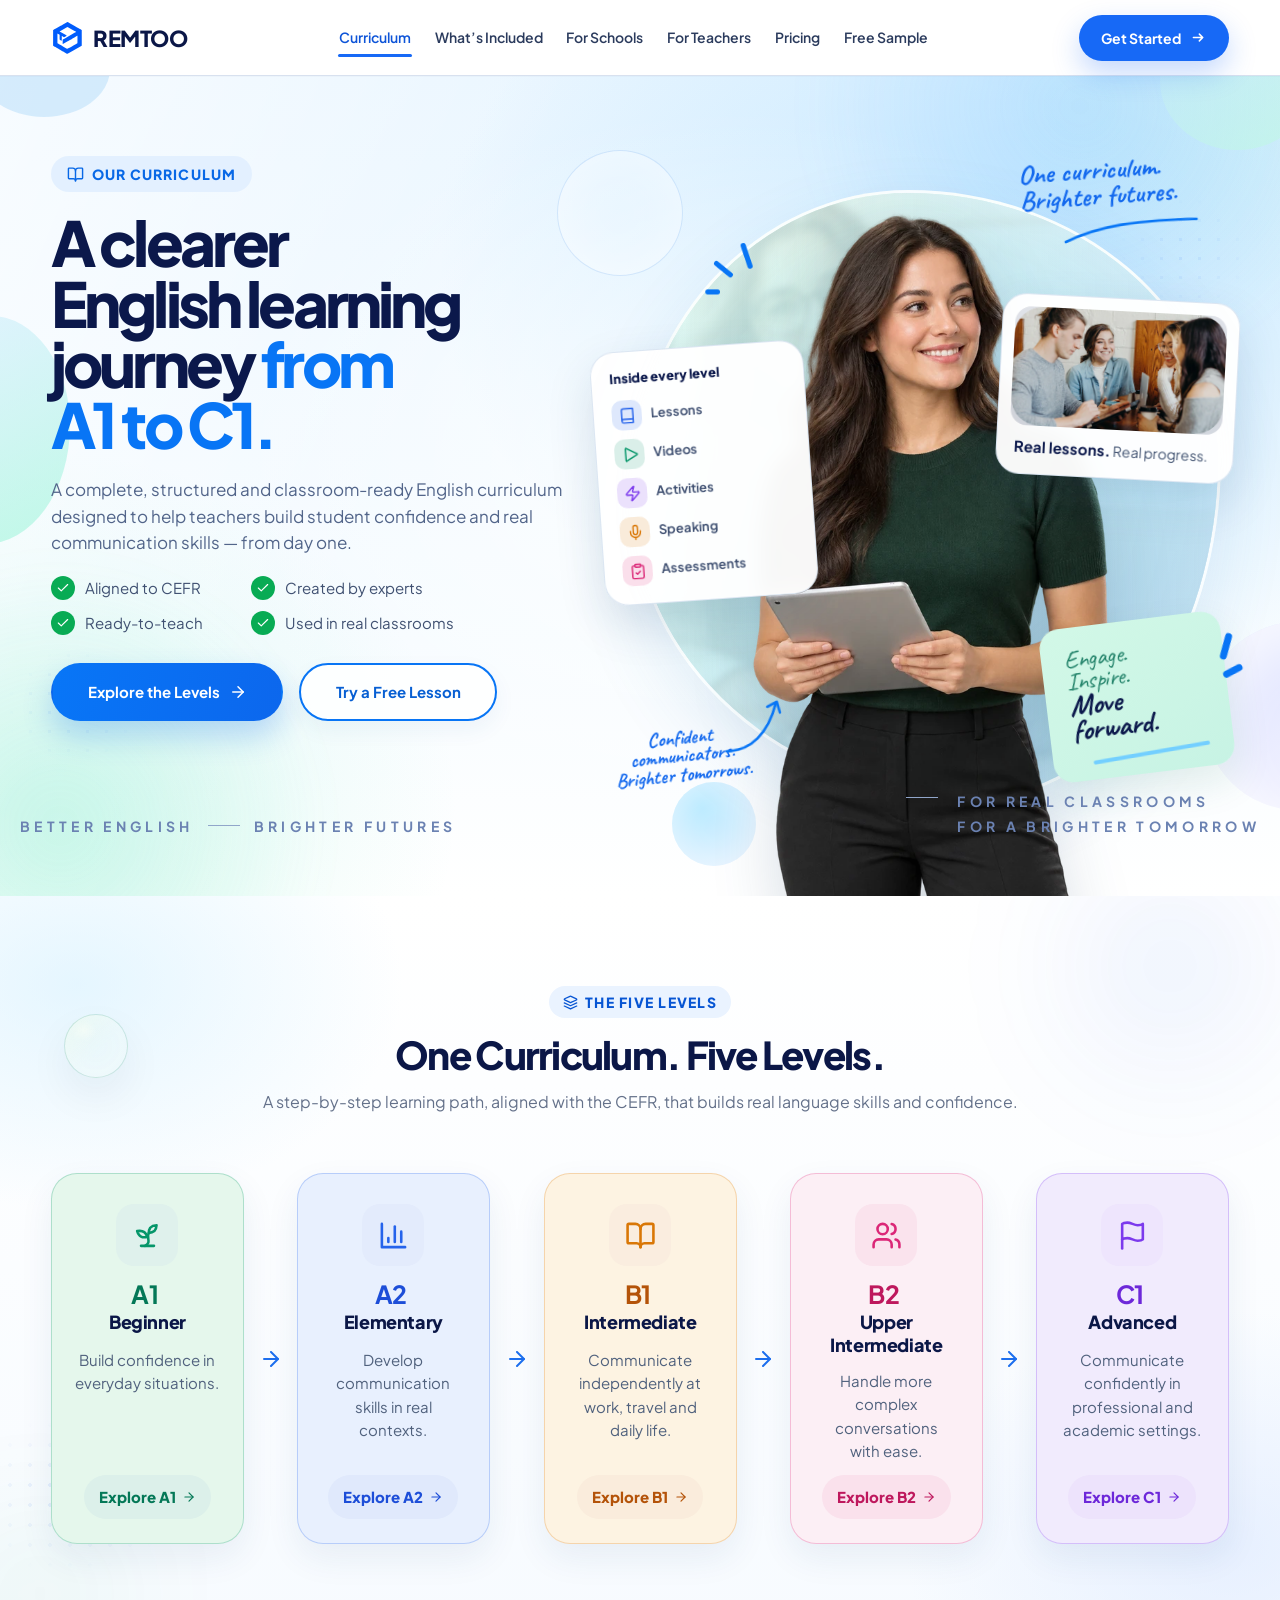
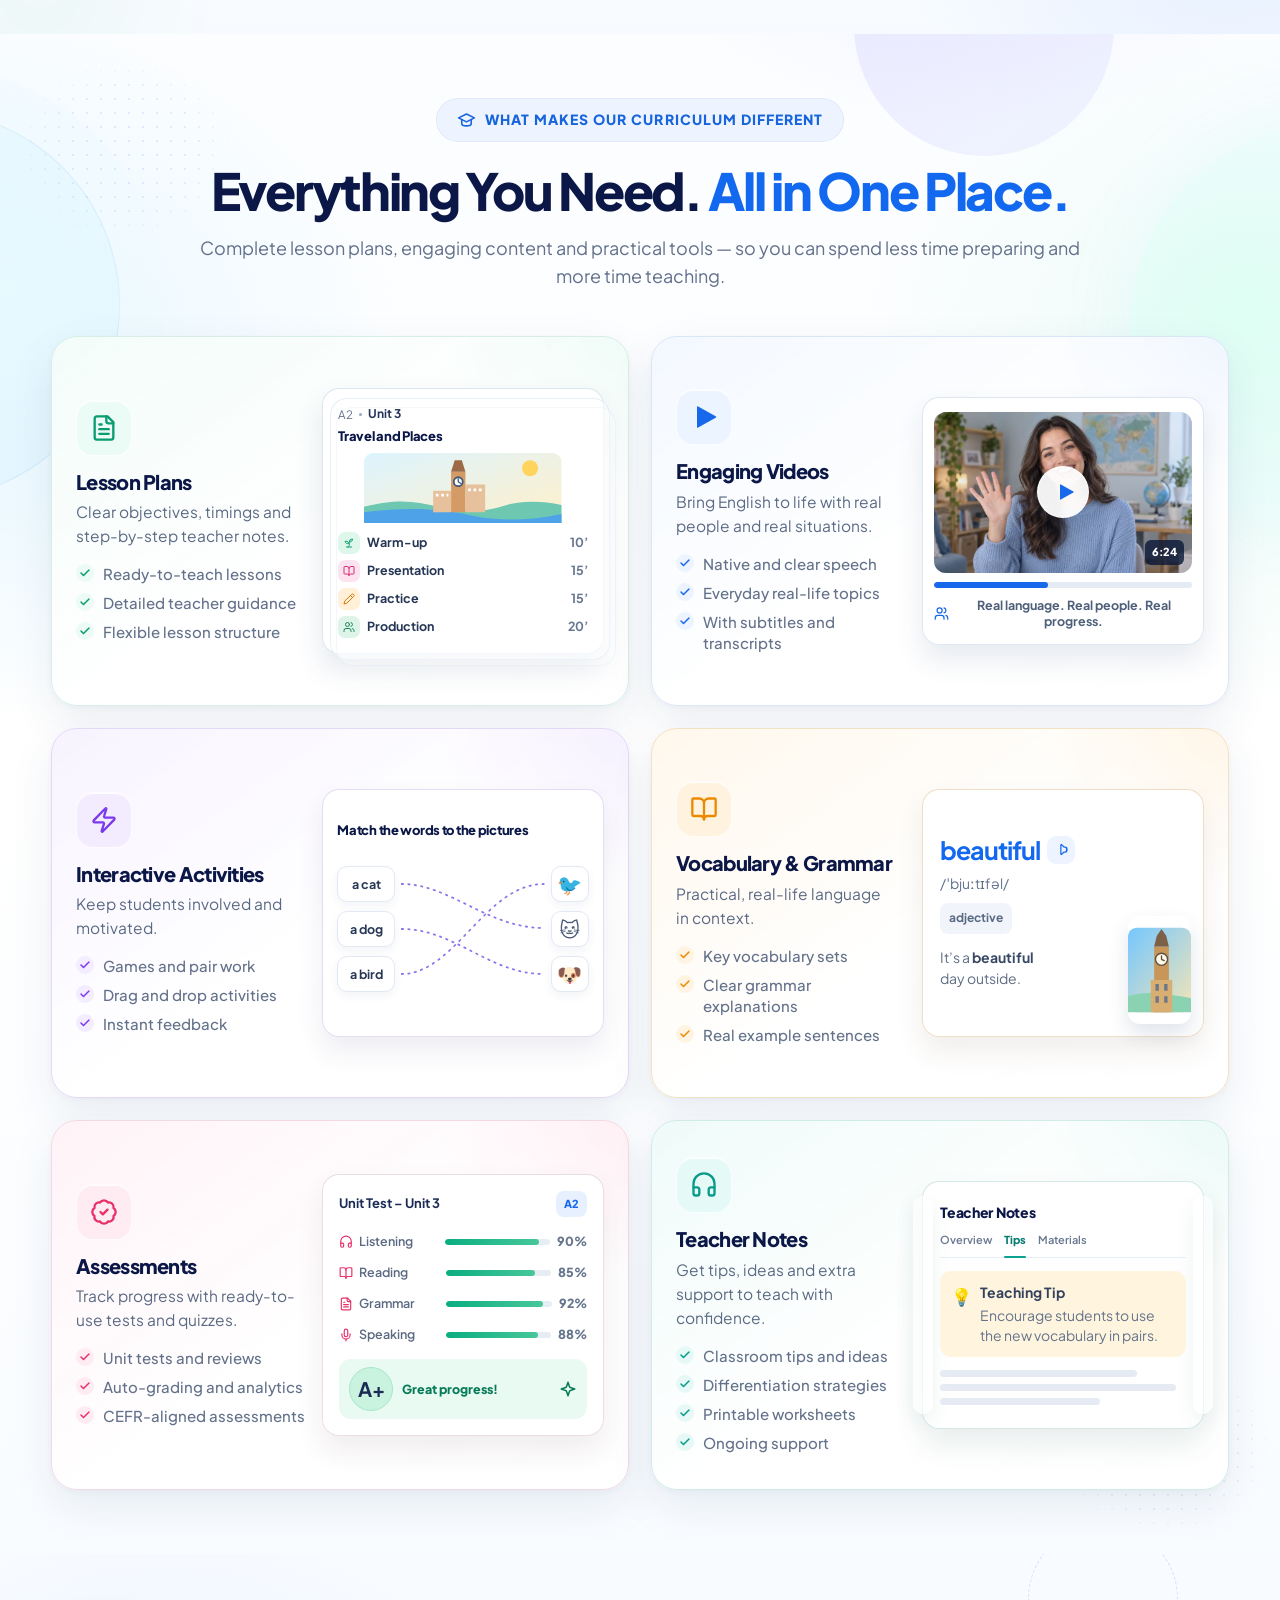
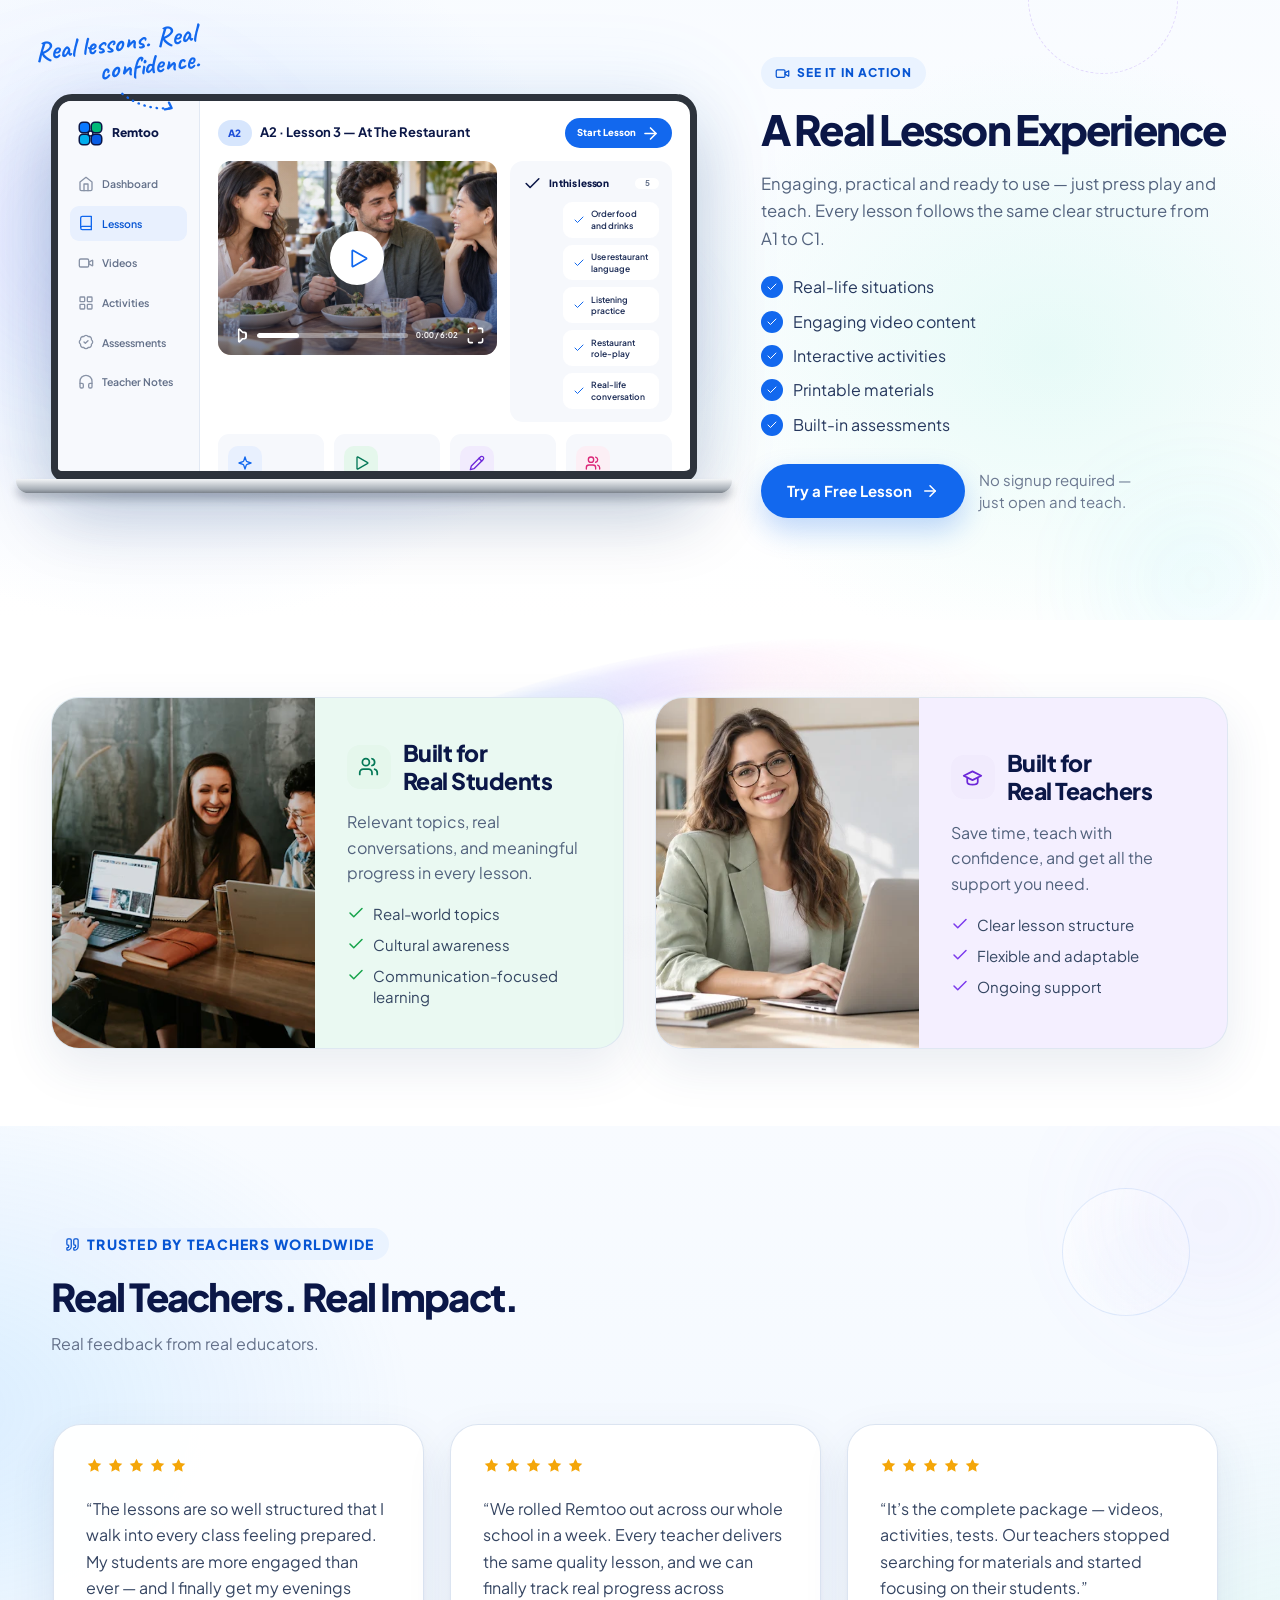
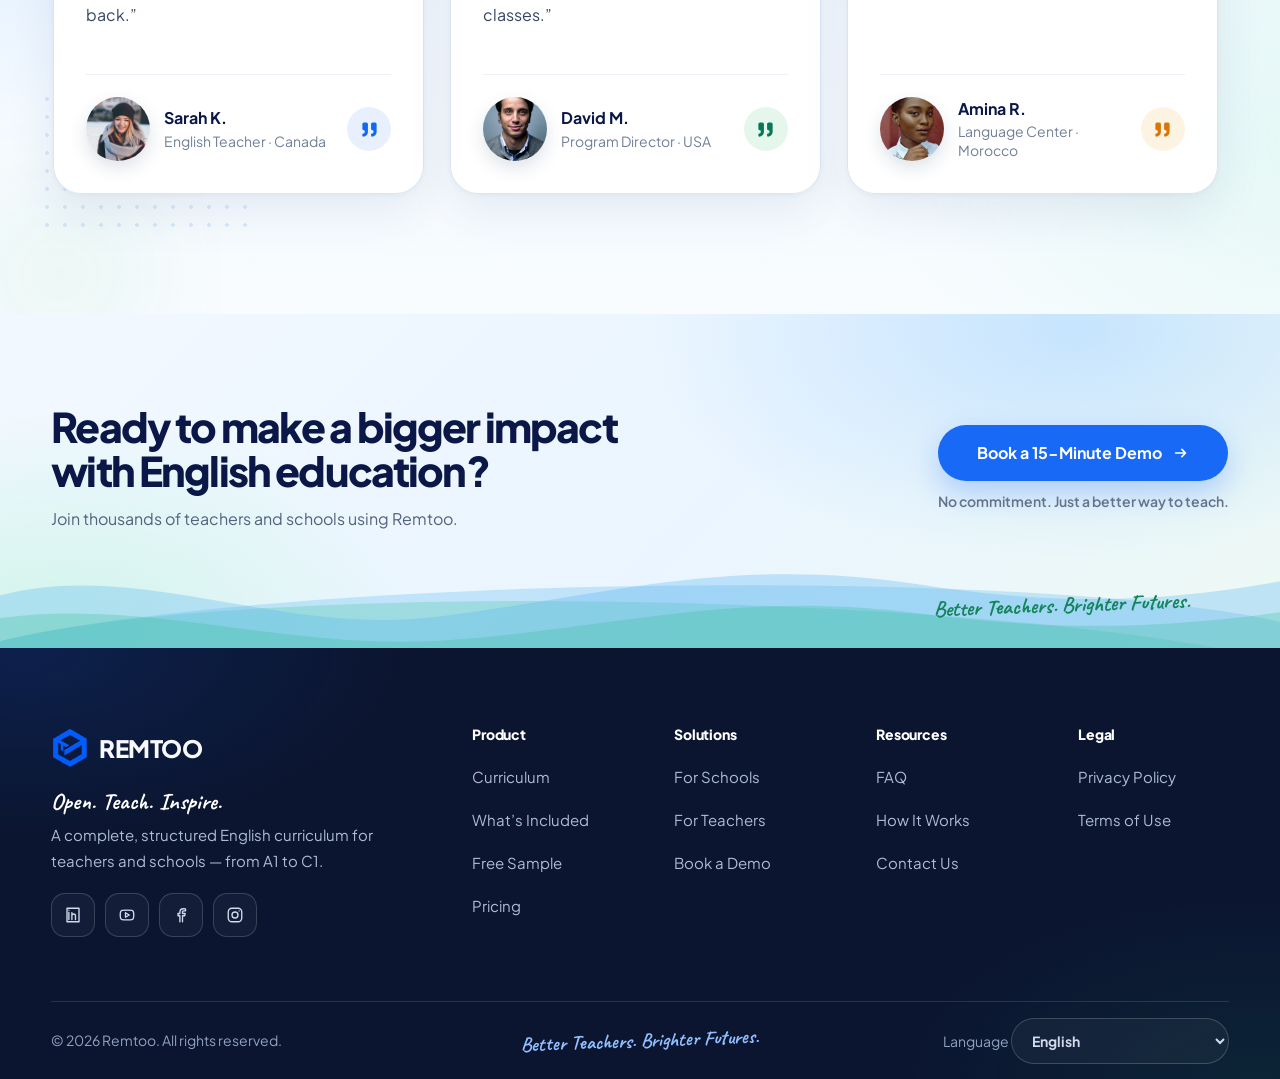
==== commit 71dcb9c8: "go" ====
--- a/curriculum.html
+++ b/curriculum.html
@@ -125,8 +125,9 @@
   <header class="global-header" id="global-header" data-site-header>
     <div class="global-header__inner">
       <a class="global-brand" href="index.html" aria-label="Remtoo home">
-        <img class="global-brand__image" src="assets/logos/remtoo-logo.png" alt="" width="921" height="250" decoding="async" />
-      </a>
+            <img class="global-brand__icon" src="assets/logos/remtoo-icon.svg" alt="" width="209" height="230" aria-hidden="true" decoding="async" />
+            <span class="global-brand__wordmark">REMTOO</span>
+          </a>
 
       <nav class="global-desktop-nav" aria-label="Main navigation">
         <a class="global-nav-link" data-nav-route="curriculum.html" href="curriculum.html" aria-current="page">Curriculum</a>
@@ -165,37 +166,87 @@
         data-mobile-nav-close
       ></button>
       <div class="global-mobile-nav__panel" aria-label="Mobile navigation">
-        <button class="global-mobile-nav__close" type="button" aria-label="Close navigation" data-mobile-nav-close>
-          <svg class="global-icon" viewBox="0 0 20 20" aria-hidden="true">
-            <path d="m5 5 10 10M15 5 5 15" />
-          </svg>
-        </button>
+        <div class="global-mobile-nav__head">
+          <a class="global-brand global-mobile-nav__brand" href="index.html" aria-label="Remtoo home">
+            <img class="global-brand__icon" src="assets/logos/remtoo-icon.svg" alt="" width="209" height="230" aria-hidden="true" decoding="async" />
+            <span class="global-brand__wordmark">REMTOO</span>
+          </a>
+          <button class="global-mobile-nav__close" type="button" aria-label="Close navigation" data-mobile-nav-close>
+            <svg class="global-icon" viewBox="0 0 20 20" aria-hidden="true">
+              <path d="m5 5 10 10M15 5 5 15" />
+            </svg>
+          </button>
+        </div>
+
         <nav class="global-mobile-nav__links" aria-label="Mobile navigation links">
-          <a class="global-nav-link global-mobile-nav__link" data-nav-route="curriculum.html" href="curriculum.html" aria-current="page">
-            <span>Curriculum</span><span aria-hidden="true">&rsaquo;</span>
+          <a class="global-mobile-nav__link" data-nav-route="curriculum.html" href="curriculum.html">
+            <span class="global-mobile-nav__icon" aria-hidden="true">
+              <svg class="global-icon" viewBox="0 0 24 24"><path d="M12 6.5C10.4 5.2 8.3 4.5 6 4.5H2.5v13H6c2.3 0 4.4.7 6 2 1.6-1.3 3.7-2 6-2h3.5v-13H18c-2.3 0-4.4.7-6 2Zm0 0V21.5" /></svg>
+            </span>
+            <span class="global-mobile-nav__label">Curriculum</span>
+            <svg class="global-icon global-mobile-nav__chevron" viewBox="0 0 20 20" aria-hidden="true"><path d="m7 4.5 5.5 5.5L7 15.5" /></svg>
           </a>
-          <a class="global-nav-link global-mobile-nav__link" data-nav-route="whats-included.html" href="whats-included.html">
-            <span>What&rsquo;s Included</span><span aria-hidden="true">&rsaquo;</span>
+          <a class="global-mobile-nav__link" data-nav-route="whats-included.html" href="whats-included.html">
+            <span class="global-mobile-nav__icon" aria-hidden="true">
+              <svg class="global-icon" viewBox="0 0 24 24"><path d="M21 7.6 12 3 3 7.6v8.8L12 21l9-4.6V7.6ZM3 7.6 12 12.2m9-4.6L12 12.2m0 0V21" /></svg>
+            </span>
+            <span class="global-mobile-nav__label">What&rsquo;s Included</span>
+            <svg class="global-icon global-mobile-nav__chevron" viewBox="0 0 20 20" aria-hidden="true"><path d="m7 4.5 5.5 5.5L7 15.5" /></svg>
           </a>
-          <a class="global-nav-link global-mobile-nav__link" data-nav-route="schools.html" href="schools.html">
-            <span>For Schools</span><span aria-hidden="true">&rsaquo;</span>
+          <a class="global-mobile-nav__link" data-nav-route="schools.html" href="schools.html">
+            <span class="global-mobile-nav__icon" aria-hidden="true">
+              <svg class="global-icon" viewBox="0 0 24 24"><path d="M3.5 21h17M5.5 21V6.6L12 3.2l6.5 3.4V21M12 6.4v2M9.2 9.6h.01M14.8 9.6h.01M9.2 12.8h.01M14.8 12.8h.01M9.2 16h.01M14.8 16h.01" /></svg>
+            </span>
+            <span class="global-mobile-nav__label">For Schools</span>
+            <svg class="global-icon global-mobile-nav__chevron" viewBox="0 0 20 20" aria-hidden="true"><path d="m7 4.5 5.5 5.5L7 15.5" /></svg>
           </a>
-          <a class="global-nav-link global-mobile-nav__link" data-nav-route="teachers.html" href="teachers.html">
-            <span>For Teachers</span><span aria-hidden="true">&rsaquo;</span>
+          <a class="global-mobile-nav__link" data-nav-route="teachers.html" href="teachers.html">
+            <span class="global-mobile-nav__icon" aria-hidden="true">
+              <svg class="global-icon" viewBox="0 0 24 24"><path d="M12 4 2.5 8.5 12 13l9.5-4.5L12 4ZM6 10.9V15c0 1.8 2.7 3.2 6 3.2s6-1.4 6-3.2v-4.1M21.5 9v5" /></svg>
+            </span>
+            <span class="global-mobile-nav__label">For Teachers</span>
+            <svg class="global-icon global-mobile-nav__chevron" viewBox="0 0 20 20" aria-hidden="true"><path d="m7 4.5 5.5 5.5L7 15.5" /></svg>
           </a>
-          <a class="global-nav-link global-mobile-nav__link" data-nav-route="pricing.html" href="pricing.html">
-            <span>Pricing</span><span aria-hidden="true">&rsaquo;</span>
+          <a class="global-mobile-nav__link" data-nav-route="pricing.html" href="pricing.html">
+            <span class="global-mobile-nav__icon" aria-hidden="true">
+              <svg class="global-icon" viewBox="0 0 24 24"><path d="M3.5 11.5v-7a1 1 0 0 1 1-1h7L21 13l-8 8-9.5-9.5ZM7.5 7.5h.01" /></svg>
+            </span>
+            <span class="global-mobile-nav__label">Pricing</span>
+            <svg class="global-icon global-mobile-nav__chevron" viewBox="0 0 20 20" aria-hidden="true"><path d="m7 4.5 5.5 5.5L7 15.5" /></svg>
           </a>
-          <a class="global-nav-link global-mobile-nav__link" data-nav-route="free-sample.html" href="free-sample.html">
-            <span>Free Sample</span><span aria-hidden="true">&rsaquo;</span>
+          <a class="global-mobile-nav__link" data-nav-route="free-sample.html" href="free-sample.html">
+            <span class="global-mobile-nav__icon" aria-hidden="true">
+              <svg class="global-icon" viewBox="0 0 24 24"><path d="M20 11.5v9a.5.5 0 0 1-.5.5h-15a.5.5 0 0 1-.5-.5v-9M2.5 8h19v3.5h-19zM12 8v13M12 8S7.5 8.2 6.5 6c-.7-1.6.6-3 2-2.6 2 .7 3.5 4.6 3.5 4.6Zm0 0s4.5.2 5.5-2c.7-1.6-.6-3-2-2.6-2 .7-3.5 4.6-3.5 4.6Z" /></svg>
+            </span>
+            <span class="global-mobile-nav__label">Free Sample</span>
+            <svg class="global-icon global-mobile-nav__chevron" viewBox="0 0 20 20" aria-hidden="true"><path d="m7 4.5 5.5 5.5L7 15.5" /></svg>
           </a>
         </nav>
-        <a class="global-header-cta global-mobile-nav__cta" href="pricing.html">
-          <span>Get Started</span>
-          <svg class="global-icon" viewBox="0 0 20 20" aria-hidden="true">
-            <path d="M4 10h11m-4-4 4 4-4 4" />
-          </svg>
-        </a>
+
+        <div class="global-mobile-nav__footer">
+          <a class="global-header-cta global-mobile-nav__cta" href="pricing.html">
+            <span>Get Started</span>
+            <svg class="global-icon" viewBox="0 0 20 20" aria-hidden="true">
+              <path d="M4 10h11m-4-4 4 4-4 4" />
+            </svg>
+          </a>
+          <div class="global-mobile-nav__decor" aria-hidden="true">
+            <svg class="global-mobile-nav__flight" viewBox="0 0 170 110">
+              <path class="global-mobile-nav__flight-path" d="M6 102C52 100 84 16 128 18c24 1 32 32 36 78" />
+            </svg>
+            <svg class="global-mobile-nav__plane" viewBox="0 0 40 40">
+              <path class="global-mobile-nav__plane-body" d="M37 3 3.6 16.4c-1 .4-1 1.8.1 2.1l8.7 2.6 2.9 8.7c.3 1 1.6 1.2 2.2.3l4.4-6 8.4 5.5c.8.5 1.8.1 2.1-.8L38.8 4.5C39.1 3.5 38 2.6 37 3Z" />
+              <path class="global-mobile-nav__plane-fold" d="M13.5 21.2 33.6 9.2 16.7 27.4l-.2 3.9-3-10.1Z" />
+            </svg>
+            <svg class="global-mobile-nav__wave" viewBox="0 0 360 84" preserveAspectRatio="none">
+              <path class="global-mobile-nav__wave-back" d="M0 48C56 24 122 22 180 34c52 10 108 8 180-16v66H0Z" />
+              <path class="global-mobile-nav__wave-front" d="M0 62C64 44 128 42 188 52c56 9 116 4 172-14v46H0Z" />
+            </svg>
+            <p class="global-mobile-nav__tagline">Small steps.
+              <span class="global-mobile-nav__tagline-accent">Big futures.<svg class="global-mobile-nav__swoosh" viewBox="0 0 96 7"><path class="global-mobile-nav__swoosh-path" d="M2 5.5C28 1 62 1 94 3.5" /></svg></span>
+            </p>
+          </div>
+        </div>
       </div>
     </div>
   </header>
@@ -869,7 +920,8 @@
       <div class="global-footer__grid">
         <div class="global-footer__brand">
           <a class="global-brand global-brand--footer" href="index.html" aria-label="Remtoo home">
-            <img class="global-brand__image" src="assets/logos/remtoo-logo.png" alt="" width="921" height="250" loading="lazy" decoding="async" />
+            <img class="global-brand__icon" src="assets/logos/remtoo-icon.svg" alt="" width="209" height="230" aria-hidden="true" decoding="async" />
+            <span class="global-brand__wordmark">REMTOO</span>
           </a>
           <p class="global-footer__tagline">Open. Teach. Inspire.</p>
           <p class="global-footer__description">A complete, structured English curriculum for teachers and schools &mdash; from A1 to C1.</p>
--- a/css/sections.css
+++ b/css/sections.css
@@ -1847,7 +1847,7 @@
 .fm-pic svg { width: 30px; height: 30px; }
 
 .feature-card:hover .fm-word:first-child,
-.feature-card:hover .fm-pic:nth-child(2) {
+.feature-card:hover .fm-pic:first-child {
   border-color: var(--green);
 }
 
--- a/css/curriculum.css
+++ b/css/curriculum.css
@@ -3306,6 +3306,7 @@
 
   .curriculum-page .level-flow-card:hover,
   .curriculum-page .curr-feat-card:hover,
+  .curriculum-page .curr-plan-preview:hover,
   .curriculum-page .ca-card:hover,
   .curriculum-page .testimonial-card:hover,
   .curriculum-page .lf-cta:hover,
--- a/css/site-system.css
+++ b/css/site-system.css
@@ -389,19 +389,35 @@
   min-width: 0;
 }
 
+/* Shared brand component: the blue Remtoo symbol as an image plus the
+   REMTOO wordmark as real text, so it re-themes with the shell. */
 .global-brand {
   display: inline-flex;
   align-items: center;
+  gap: 10px;
+  flex-shrink: 0;
   min-width: 0;
   min-height: 46px;
   text-decoration: none;
   touch-action: manipulation;
 }
 
-.global-brand__image {
+.global-brand__icon {
   display: block;
-  width: clamp(116px, 9vw, 132px);
-  height: auto;
+  width: 32px;
+  height: 32px;
+  object-fit: contain;
+  flex-shrink: 0;
+}
+
+.global-brand__wordmark {
+  color: var(--site-ink);
+  font-family: var(--site-font);
+  font-size: 22px;
+  font-weight: 800;
+  letter-spacing: -0.02em;
+  line-height: 1;
+  white-space: nowrap;
 }
 
 .global-header .global-icon,
@@ -581,8 +597,7 @@
 :root body .global-header .global-brand { color: var(--site-ink); }
 :root body .global-header .global-nav-link { color: #2b3b5d; }
 :root body .global-header .global-header-cta { color: #fff; }
-:root body .global-header .global-menu-toggle,
-:root body .global-header .global-mobile-nav__close {
+:root body .global-header .global-menu-toggle {
   border: 1px solid var(--site-border-strong);
   color: var(--site-ink);
   background: #fff;
@@ -600,9 +615,10 @@
 }
 
 /* --------------------------------------------------------------------------
-   Mobile navigation
+   Mobile navigation — compact premium drawer
    Without the JS bootstrap class, the navigation is a visible static block.
-   With JS it becomes an off-canvas drawer beneath the fixed-height header.
+   With JS it becomes an off-canvas drawer narrower than the viewport, with a
+   dimmed/blurred backdrop, sliding in from the right edge.
    -------------------------------------------------------------------------- */
 
 .global-mobile-nav {
@@ -614,7 +630,7 @@
 .global-mobile-nav__backdrop {
   padding: 0;
   border: 0;
-  background: rgba(8, 20, 48, 0.5);
+  background: rgba(5, 15, 35, 0.45);
   -webkit-backdrop-filter: blur(3px);
   backdrop-filter: blur(3px);
 }
@@ -625,114 +641,356 @@
   background: #fff;
 }
 
+/* Drawer head: shared brand component (top-left) + circular close button. */
+.global-mobile-nav__head {
+  display: flex;
+  align-items: center;
+  justify-content: space-between;
+  gap: 14px;
+  padding: 24px 26px 64px;
+}
+
+.global-mobile-nav__brand {
+  display: inline-flex;
+  flex: none;
+  min-width: 0;
+  min-height: 44px;
+  align-items: center;
+  text-decoration: none;
+  touch-action: manipulation;
+}
+
+.global-mobile-nav .global-brand__icon {
+  width: 38px;
+  height: 38px;
+}
+
+.global-mobile-nav .global-brand__wordmark {
+  font-size: 24px;
+}
+
 .global-mobile-nav__close {
   display: grid;
-  width: 48px;
-  height: 48px;
-  margin: 0 0 4px auto;
+  flex: none;
+  width: 46px;
+  height: 46px;
+  margin: 0;
+  padding: 0;
   place-items: center;
-  border: 1px solid var(--site-border-strong);
-  border-radius: 14px;
-  color: var(--site-ink);
-  background: #fff;
-  box-shadow: 0 4px 14px rgba(18, 45, 91, 0.06);
+  border: 0;
+  border-radius: var(--site-pill);
+  color: #16233c;
+  background: #eef2f9;
+  cursor: pointer;
   touch-action: manipulation;
   transition:
-    border-color 170ms ease,
     color 170ms ease,
-    background-color 170ms ease;
+    background-color 170ms ease,
+    transform 170ms var(--site-ease);
 }
 
 .global-mobile-nav__close:hover {
-  border-color: #a9c2e9;
   color: var(--site-blue-dark);
-  background: var(--site-sky);
+  background: #e2e9f6;
+}
+
+.global-mobile-nav__close:active {
+  transform: scale(0.92);
 }
 
 .global-mobile-nav__close svg {
-  width: 22px;
-  height: 22px;
-}
-
+  width: 19px;
+  height: 19px;
+}
+
+/* Menu rows: blue-on-light-blue icon chips, 64–66px tall, airy rhythm. */
 .global-mobile-nav__links {
-  display: grid;
+  display: flex;
+  flex: 1 1 auto;
+  flex-direction: column;
+  min-height: 0;
   margin: 0;
-  padding: 0;
+  padding: 26px 16px 8px;
   list-style: none;
+  overflow-y: auto;
+  overscroll-behavior: contain;
+  -webkit-overflow-scrolling: touch;
+  scrollbar-width: thin;
 }
 
 .global-mobile-nav__link {
   position: relative;
   display: flex;
   min-width: 0;
-  min-height: 56px;
+  min-height: 66px;
+  flex: none;
   align-items: center;
-  justify-content: space-between;
-  gap: 16px;
-  border-block-end: 1px solid var(--site-border);
-  color: var(--site-ink-soft);
-  font-size: 1rem;
-  font-weight: 700;
-  line-height: 1.35;
+  gap: 14px;
+  padding: 10px 14px;
+  border-radius: 14px;
+  color: #16233c;
+  font-size: 1.06rem;
+  font-weight: 600;
+  line-height: 1.3;
   text-decoration: none;
   touch-action: manipulation;
   transition:
-    color 170ms ease,
-    background-color 170ms ease;
-}
-
-.global-mobile-nav__link:hover,
+    color 160ms ease,
+    background-color 160ms ease,
+    box-shadow 160ms ease;
+}
+
+.global-mobile-nav__link:not(:last-child) {
+  margin-block-end: 6px;
+}
+
+/* Hairline separators, inset from both edges like the reference. */
+.global-mobile-nav__link:not(:last-child)::after {
+  content: "";
+  position: absolute;
+  inset-inline: 14px;
+  bottom: -3.5px;
+  height: 1px;
+  background: #e5eaf2;
+}
+
+/* The active pill takes the separator's place, with a 2px halo on each side. */
+.global-mobile-nav__link[aria-current="page"]::after,
+.global-mobile-nav__link.is-active::after,
+.global-mobile-nav__link:has(+ .global-mobile-nav__link[aria-current="page"])::after,
+.global-mobile-nav__link:has(+ .global-mobile-nav__link.is-active)::after {
+  opacity: 0;
+}
+
+.global-mobile-nav__link:hover {
+  color: var(--site-blue-dark);
+  background: #f2f7ff;
+}
+
 .global-mobile-nav__link[aria-current="page"],
 .global-mobile-nav__link.is-active {
-  color: var(--site-blue-dark);
-  background: var(--site-sky);
+  color: #0b5fdd;
+  background: #eaf2ff;
+  box-shadow: 0 6px 16px rgba(37, 99, 235, 0.12);
 }
 
 .global-mobile-nav__link[aria-current="page"]::before,
 .global-mobile-nav__link.is-active::before {
   content: "";
   position: absolute;
-  inset-block: 13px;
+  inset-block: 14px;
   inset-inline-start: 0;
   width: 3px;
   border-radius: var(--site-pill);
   background: var(--site-blue);
-}
-
-.global-mobile-nav__link svg {
-  width: 19px;
-  height: 19px;
+  box-shadow: 0 0 10px rgba(23, 105, 246, 0.45);
+}
+
+.global-mobile-nav__icon {
+  display: grid;
   flex: none;
-  color: #8090ab;
-}
-
-.global-mobile-nav__link > span[aria-hidden="true"] {
+  width: 40px;
+  height: 40px;
+  place-items: center;
+  border-radius: 12px;
+  color: #1e5ee8;
+  background: #e4eefc;
+  transition:
+    color 160ms ease,
+    background-color 160ms ease;
+}
+
+.global-mobile-nav__icon svg {
+  width: 20px;
+  height: 20px;
+}
+
+.global-mobile-nav__link[aria-current="page"] .global-mobile-nav__icon,
+.global-mobile-nav__link.is-active .global-mobile-nav__icon {
+  color: #1d5fe8;
+  background: #d6e4fd;
+}
+
+.global-mobile-nav__label {
+  flex: 1 1 auto;
+  min-width: 0;
+}
+
+.global-mobile-nav__chevron {
   flex: none;
-  color: #8090ab;
-  font-size: 1.45rem;
-  font-weight: 500;
-  line-height: 1;
+  width: 16px;
+  height: 16px;
+  color: #94a3b8;
+  transition: color 160ms ease, transform 160ms var(--site-ease);
+}
+
+.global-mobile-nav__link:hover .global-mobile-nav__chevron,
+.global-mobile-nav__link[aria-current="page"] .global-mobile-nav__chevron,
+.global-mobile-nav__link.is-active .global-mobile-nav__chevron {
+  color: var(--site-blue);
+  transform: translateX(2px);
+}
+
+/* Drawer footer: reference CTA — 60px flat blue pill with 28px margins. */
+.global-mobile-nav__footer {
+  flex: none;
+  padding: 26px 28px max(18px, env(safe-area-inset-bottom));
 }
 
 .global-mobile-nav__cta {
   display: inline-flex;
   width: 100%;
-  min-height: 52px;
+  min-height: 60px;
   align-items: center;
   justify-content: center;
-  gap: 9px;
-  margin-block-start: 18px;
-  padding-inline: 22px;
+  gap: 10px;
+  margin: 0;
+  padding-inline: 24px;
   border-radius: var(--site-pill);
   color: #fff;
-  background: var(--site-blue);
-  box-shadow: var(--site-shadow-blue);
-  font-size: 1rem;
+  background: #1d6ff2;
+  font-size: 1.05rem;
   font-weight: 700;
   line-height: 1.2;
   text-align: center;
   text-decoration: none;
   touch-action: manipulation;
+  transition:
+    background-color 170ms ease,
+    transform 170ms var(--site-ease);
+}
+
+.global-mobile-nav__cta:hover {
+  color: #fff;
+  background: #1567e6;
+}
+
+.global-mobile-nav__cta:active {
+  transform: scale(0.985);
+}
+
+.global-mobile-nav__cta svg {
+  width: 20px;
+  height: 20px;
+}
+
+/* Finishing touch: pale wave under the CTA, handwritten line bottom-left,
+   dotted flight path rising to a paper plane at the bottom-right. */
+.global-mobile-nav__decor {
+  position: relative;
+  flex: none;
+  height: 128px;
+  margin-block-start: 6px;
+  overflow: hidden;
+  overflow: clip;
+}
+
+.global-mobile-nav__wave {
+  position: absolute;
+  inset-inline: 0;
+  bottom: 0;
+  display: block;
+  width: 100%;
+  height: 78px;
+}
+
+.global-mobile-nav__wave-back {
+  fill: rgba(37, 99, 235, 0.06);
+}
+
+.global-mobile-nav__wave-front {
+  fill: rgba(37, 99, 235, 0.1);
+}
+
+.global-mobile-nav__flight {
+  position: absolute;
+  right: 40px;
+  bottom: 6px;
+  display: block;
+  width: 170px;
+  height: 110px;
+}
+
+.global-mobile-nav__flight-path {
+  fill: none;
+  stroke: #9db8e0;
+  stroke-width: 2;
+  stroke-linecap: round;
+  stroke-dasharray: 0.5 8;
+}
+
+.global-mobile-nav__plane {
+  position: absolute;
+  right: 20px;
+  bottom: 12px;
+  display: block;
+  width: 37px;
+  height: 37px;
+  transform: rotate(16deg);
+}
+
+.global-mobile-nav__plane-body {
+  fill: #1d6ff2;
+}
+
+.global-mobile-nav__plane-fold {
+  fill: #7ea8f5;
+}
+
+.global-mobile-nav__tagline {
+  position: absolute;
+  inset-inline-start: 8px;
+  bottom: 16px;
+  margin: 0;
+  color: #52699a;
+  font-family: var(--site-font-hand);
+  font-size: clamp(1.42rem, 4.9vw, 1.62rem);
+  font-weight: 700;
+  line-height: 1.18;
+}
+
+.global-mobile-nav__tagline-accent {
+  position: relative;
+  color: #2e62c9;
+  white-space: nowrap;
+}
+
+.global-mobile-nav__swoosh {
+  position: absolute;
+  inset-inline: 0;
+  bottom: -6px;
+  display: block;
+  width: 100%;
+  height: 7px;
+  overflow: visible;
+}
+
+.global-mobile-nav__swoosh-path {
+  fill: none;
+  stroke: var(--site-blue);
+  stroke-width: 2.2;
+  stroke-linecap: round;
+  opacity: 0.55;
+}
+
+/* Short screens: trim the breathing room and decoration first, then remove
+   the decoration entirely so the menu and CTA stay reachable. */
+@media (max-height: 780px) {
+  .global-mobile-nav__head { padding-block-end: 36px; }
+  .global-mobile-nav__links { padding-block-start: 12px; }
+  .global-mobile-nav__link { min-height: 62px; }
+  .global-mobile-nav__footer { padding-block-start: 14px; }
+  .global-mobile-nav__decor { height: 106px; }
+  .global-mobile-nav__wave { height: 64px; }
+}
+
+@media (max-height: 680px) {
+  .global-mobile-nav__head { padding: 18px 24px 20px; }
+  .global-mobile-nav__links { padding-block-start: 4px; }
+  .global-mobile-nav__link { min-height: 58px; margin-block-end: 2px; }
+  .global-mobile-nav__footer { padding-block-start: 10px; }
+  .global-mobile-nav__cta { min-height: 56px; }
+  .global-mobile-nav__decor { display: none; }
 }
 
 html.site-shell-nav-open,
@@ -945,11 +1203,19 @@
   max-width: 370px;
 }
 
+/* Footer sits on permanent navy: blue icon unchanged, wordmark near-white. */
 .global-footer__brand .global-brand {
   margin-block-end: 18px;
-  padding: 8px 12px;
-  border-radius: 12px;
-  background: #fff;
+}
+
+.global-footer__brand .global-brand__icon {
+  width: 38px;
+  height: 38px;
+}
+
+.global-footer__brand .global-brand__wordmark {
+  color: #f7f9ff;
+  font-size: 24px;
 }
 
 .global-footer__brand :is(.tagline, .global-footer__tagline) {
@@ -1337,11 +1603,9 @@
     box-shadow: var(--site-shadow-sm);
   }
 
-  html:not(.site-shell-js) .global-mobile-nav__backdrop {
-    display: none;
-  }
-
-  html:not(.site-shell-js) .global-mobile-nav__close {
+  html:not(.site-shell-js) .global-mobile-nav__backdrop,
+  html:not(.site-shell-js) .global-mobile-nav__head,
+  html:not(.site-shell-js) .global-mobile-nav__decor {
     display: none;
   }
 
@@ -1354,46 +1618,45 @@
     padding-block: 8px 22px;
   }
 
-  /* Enhanced drawer */
+  /* Enhanced compact drawer: full viewport height, narrower than the screen. */
   html.site-shell-js .global-mobile-nav {
     position: fixed;
     z-index: 990;
-    inset: var(--site-header-h-mobile) 0 0;
+    inset: 0;
     overflow: hidden;
     visibility: hidden;
     pointer-events: none;
+    transition: visibility 0s linear 360ms;
   }
 
   html.site-shell-js .global-mobile-nav__backdrop {
     position: absolute;
     inset: 0;
     opacity: 0;
-    transition: opacity 230ms ease;
+    transition: opacity 320ms ease;
   }
 
   html.site-shell-js .global-mobile-nav__panel {
     position: absolute;
     inset-block: 0;
     inset-inline-end: 0;
-    width: min(100%, 420px);
-    max-height: calc(100dvh - var(--site-header-h-mobile));
-    overflow-y: auto;
-    overscroll-behavior: contain;
-    padding:
-      10px
-      max(20px, env(safe-area-inset-right))
-      max(28px, env(safe-area-inset-bottom))
-      max(20px, env(safe-area-inset-left));
-    border-inline-start: 1px solid var(--site-border);
-    box-shadow: -20px 0 54px rgba(8, 20, 48, 0.18);
+    display: flex;
+    flex-direction: column;
+    width: min(86vw, 400px);
+    max-width: 100vw;
+    padding: 0 max(0px, env(safe-area-inset-right)) 0 max(0px, env(safe-area-inset-left));
+    overflow: hidden;
+    border-start-start-radius: 36px;
+    box-shadow: 0 24px 64px rgba(15, 35, 80, 0.16);
     transform: translateX(100%);
-    transition: transform 260ms var(--site-ease);
+    transition: transform 320ms var(--site-ease);
   }
 
   html.site-shell-js .global-mobile-nav.is-open,
   html.site-shell-js .global-mobile-nav[data-open="true"] {
     visibility: visible;
     pointer-events: auto;
+    transition-delay: 0s;
   }
 
   html.site-shell-js .global-mobile-nav.is-open .global-mobile-nav__backdrop,
@@ -1406,8 +1669,25 @@
     transform: translateX(0);
   }
 
-  .global-mobile-nav__link {
-    padding-inline: 16px 10px;
+  /* Drawer width ladder: a bit wider on very narrow phones, capped on large. */
+  @media (max-width: 360px) {
+    html.site-shell-js .global-mobile-nav__panel {
+      width: 90vw;
+    }
+  }
+
+  @media (min-width: 600px) {
+    html.site-shell-js .global-mobile-nav__panel {
+      width: 380px;
+    }
+  }
+
+  @media (prefers-reduced-motion: reduce) {
+    html.site-shell-js .global-mobile-nav,
+    html.site-shell-js .global-mobile-nav__backdrop,
+    html.site-shell-js .global-mobile-nav__panel {
+      transition: none;
+    }
   }
 
   .global-footer__grid {
@@ -1624,19 +1904,29 @@
     min-height: 44px;
   }
 
-  .global-brand__image {
-    width: 112px;
+  /* Compact header brand on small phones; drawer keeps its roomier size. */
+  .global-header .global-brand__icon {
+    width: 34px;
+    height: 34px;
+  }
+
+  .global-header .global-brand__wordmark {
+    font-size: 23px;
+  }
+
+  .global-mobile-nav .global-brand__icon {
+    width: 36px;
+    height: 36px;
+  }
+
+  .global-mobile-nav .global-brand__wordmark {
+    font-size: 23px;
   }
 
   .global-menu-toggle {
     width: 46px;
     height: 46px;
     flex-basis: 46px;
-  }
-
-  html.site-shell-js .global-mobile-nav__panel {
-    width: 100%;
-    border-inline-start: 0;
   }
 
   .global-footer-cta__title {
@@ -2857,9 +3147,10 @@
     box-shadow: 0 15px 38px rgba(0, 0, 0, 0.34);
   }
 
-  :root body .global-header .global-brand__image {
-    filter: brightness(0) invert(1);
-    opacity: 0.96;
+  /* Dark theme: the blue icon stays untouched; only the text flips. */
+  :root body .global-header .global-brand__wordmark,
+  :root body .global-mobile-nav .global-brand__wordmark {
+    color: #f7f9ff;
   }
 
   :root body .global-header .global-nav-link {
@@ -2872,14 +3163,122 @@
     color: #82b0ff;
   }
 
+  /* Mobile drawer: deep navy surface, blue/cyan accents, bright blue CTA.
+     The logo keeps the same site-wide dark treatment as the header brand. */
+  :root body .global-mobile-nav__backdrop {
+    background: rgba(2, 8, 20, 0.62);
+  }
+
+  :root body .global-mobile-nav__panel {
+    background: var(--bg-card);
+    box-shadow: 0 24px 64px rgba(0, 0, 0, 0.5);
+  }
+
+  html:not(.site-shell-js) .global-mobile-nav {
+    border-block-end-color: var(--theme-border);
+    background: var(--bg-card);
+  }
+
+  :root body .global-mobile-nav__close {
+    color: #e2e9f4;
+    background: rgba(255, 255, 255, 0.07);
+  }
+
+  :root body .global-mobile-nav__close:hover {
+    color: #a9c8ff;
+    background: rgba(103, 163, 255, 0.16);
+  }
+
+  :root body .global-mobile-nav__link {
+    color: #d9e2ef;
+  }
+
+  :root body .global-mobile-nav__link:hover {
+    color: #eaf1fb;
+    background: rgba(255, 255, 255, 0.05);
+  }
+
+  :root body .global-mobile-nav__link:not(:last-child)::after {
+    background: rgba(187, 210, 241, 0.12);
+  }
+
+  :root body .global-mobile-nav__icon {
+    color: #7fa8f0;
+    background: rgba(90, 140, 255, 0.13);
+  }
+
+  :root body .global-mobile-nav__chevron {
+    color: #5f7292;
+  }
+
+  :root body .global-mobile-nav__link[aria-current="page"],
+  :root body .global-mobile-nav__link.is-active {
+    color: #a9c8ff;
+    background: rgba(90, 140, 255, 0.16);
+    box-shadow: 0 6px 16px rgba(31, 79, 199, 0.28);
+  }
+
+  :root body .global-mobile-nav__link[aria-current="page"] .global-mobile-nav__icon,
+  :root body .global-mobile-nav__link.is-active .global-mobile-nav__icon {
+    color: #9dbcff;
+    background: rgba(122, 169, 255, 0.22);
+  }
+
+  :root body .global-mobile-nav__link[aria-current="page"]::before,
+  :root body .global-mobile-nav__link.is-active::before {
+    background: #5c92f7;
+    box-shadow: 0 0 10px rgba(92, 146, 247, 0.5);
+  }
+
+  :root body .global-mobile-nav__cta {
+    background: linear-gradient(180deg, #4b87f8, #3169ef);
+    box-shadow: 0 14px 34px rgba(47, 108, 236, 0.34);
+  }
+
+  :root body .global-mobile-nav__cta:hover {
+    background: linear-gradient(180deg, #5892fb, #3b74f4);
+  }
+
+  :root body .global-mobile-nav__wave-back {
+    fill: rgba(92, 146, 247, 0.09);
+  }
+
+  :root body .global-mobile-nav__wave-front {
+    fill: rgba(92, 146, 247, 0.14);
+  }
+
+  :root body .global-mobile-nav__flight-path {
+    stroke: rgba(140, 170, 220, 0.5);
+  }
+
+  :root body .global-mobile-nav__plane-body {
+    fill: #6ea3ff;
+  }
+
+  :root body .global-mobile-nav__plane-fold {
+    fill: rgba(10, 20, 40, 0.5);
+  }
+
+  :root body .global-mobile-nav__tagline {
+    color: #7e9cc9;
+  }
+
+  :root body .global-mobile-nav__tagline-accent {
+    color: #9dbcff;
+  }
+
+  :root body .global-mobile-nav__swoosh-path {
+    stroke: #77a7ff;
+    opacity: 0.6;
+  }
+
   :root body .global-header .global-header-cta {
     color: #fff;
     background: linear-gradient(135deg, #427ef1, #2768e6);
     box-shadow: 0 11px 28px rgba(48, 116, 238, 0.28);
   }
 
-  :root body .global-menu-toggle,
-  :root body .global-mobile-nav__close {
+  :root body .global-menu-toggle {
     border-color: var(--theme-border-strong);
     color: var(--text-primary);
     background: #0d1c30;
@@ -2894,21 +3293,6 @@
 
   :root body .global-menu-toggle[aria-expanded="true"] span {
     background: transparent;
-  }
-
-  :root body .global-mobile-nav__backdrop {
-    background: rgba(1, 5, 12, 0.7);
-  }
-
-  :root body .global-mobile-nav__panel {
-    border-inline-start-color: rgba(190, 213, 241, 0.13);
-    background: #091629;
-    box-shadow: -24px 0 64px rgba(0, 0, 0, 0.42);
-  }
-
-  :root body .global-mobile-nav__link {
-    border-block-end-color: rgba(190, 213, 241, 0.1);
-    color: #c1cddd;
   }
 
   :root body .global-footer-cta {
@@ -3776,32 +4160,6 @@
    ========================================================================== */
 
 @media (prefers-color-scheme: dark) {
-  /* Preserve the original blue + navy logo on a fixed-geometry light capsule. */
-  :root body .global-header .global-brand {
-    position: relative;
-    isolation: isolate;
-  }
-
-  :root body .global-header .global-brand::before {
-    content: "";
-    position: absolute;
-    z-index: 0;
-    pointer-events: none;
-    inset-block: 4px;
-    inset-inline: -8px;
-    border: 1px solid rgba(183, 210, 244, 0.24);
-    border-radius: 11px;
-    background: rgba(246, 249, 255, 0.94);
-    box-shadow: 0 5px 18px rgba(0, 0, 0, 0.18);
-  }
-
-  :root body .global-header .global-brand__image {
-    position: relative;
-    z-index: 1;
-    filter: none;
-    opacity: 1;
-  }
-
   /* Home: remaining small surfaces and decorative polish. */
   .home-page :is(.features-section, .smarter-section, .testimonials-section) .eyebrow {
     border: 1px solid rgba(108, 165, 255, 0.18);
@@ -3868,6 +4226,63 @@
   .curriculum-page .curr-plan-step-icon--pink { color: #f080aa; background: rgba(207, 53, 119, 0.17); }
   .curriculum-page .curr-plan-step-icon--amber { color: #efb555; background: rgba(203, 132, 24, 0.18); }
   .curriculum-page .curr-plan-step-icon--green { color: #63d99c; background: rgba(31, 164, 100, 0.18); }
+
+  /* Lesson plan preview: layered dark dashboard, not a light sheet. */
+  .curriculum-page .curr-plan-preview {
+    border-color: var(--theme-border);
+    background: var(--bg-card);
+    box-shadow:
+      inset 0 1px 0 rgba(255, 255, 255, 0.03),
+      0 12px 28px rgba(0, 0, 0, 0.22);
+    transition:
+      transform 280ms ease,
+      border-color 280ms ease,
+      box-shadow 280ms ease;
+  }
+
+  .curriculum-page .curr-plan-preview:hover {
+    transform: translateY(-2px);
+    border-color: rgba(96, 165, 250, 0.18);
+    box-shadow:
+      inset 0 1px 0 rgba(255, 255, 255, 0.04),
+      0 16px 32px rgba(0, 0, 0, 0.28);
+  }
+
+  .curriculum-page .curr-plan-preview::before,
+  .curriculum-page .curr-plan-preview::after {
+    border-color: rgba(187, 210, 241, 0.08);
+    background: var(--bg-card-soft);
+  }
+
+  .curriculum-page .curr-plan-scene {
+    padding: 6px;
+    border: 1px solid rgba(255, 255, 255, 0.06);
+    border-radius: 15px;
+    background: var(--bg-card-elevated);
+    box-shadow: inset 0 1px 0 rgba(255, 255, 255, 0.02);
+  }
+
+  .curriculum-page .curr-plan-steps {
+    gap: 0;
+    padding: 4px;
+    border: 1px solid rgba(255, 255, 255, 0.06);
+    border-radius: 13px;
+    background: var(--bg-card-elevated);
+    overflow: hidden;
+  }
+
+  .curriculum-page .curr-plan-steps li {
+    padding: 7px 9px;
+    background: rgba(255, 255, 255, 0.025);
+  }
+
+  .curriculum-page .curr-plan-steps li + li {
+    border-top: 1px solid rgba(255, 255, 255, 0.05);
+  }
+
+  .curriculum-page .curr-plan-steps em {
+    color: var(--text-muted);
+  }
 
   .curriculum-page .curr-video-play {
     border-color: rgba(151, 191, 242, 0.22);
@@ -4367,6 +4782,10 @@
     border-bottom-color: rgba(146, 111, 236, 0.2);
   }
 
+  .whats-included-page .wi-teacher-picture img {
+    filter: drop-shadow(0 26px 34px rgba(0, 0, 0, 0.4));
+  }
+
   .whats-included-page .wi-float-card-surface,
   .whats-included-page .wi-trust-card {
     border-color: var(--theme-border);
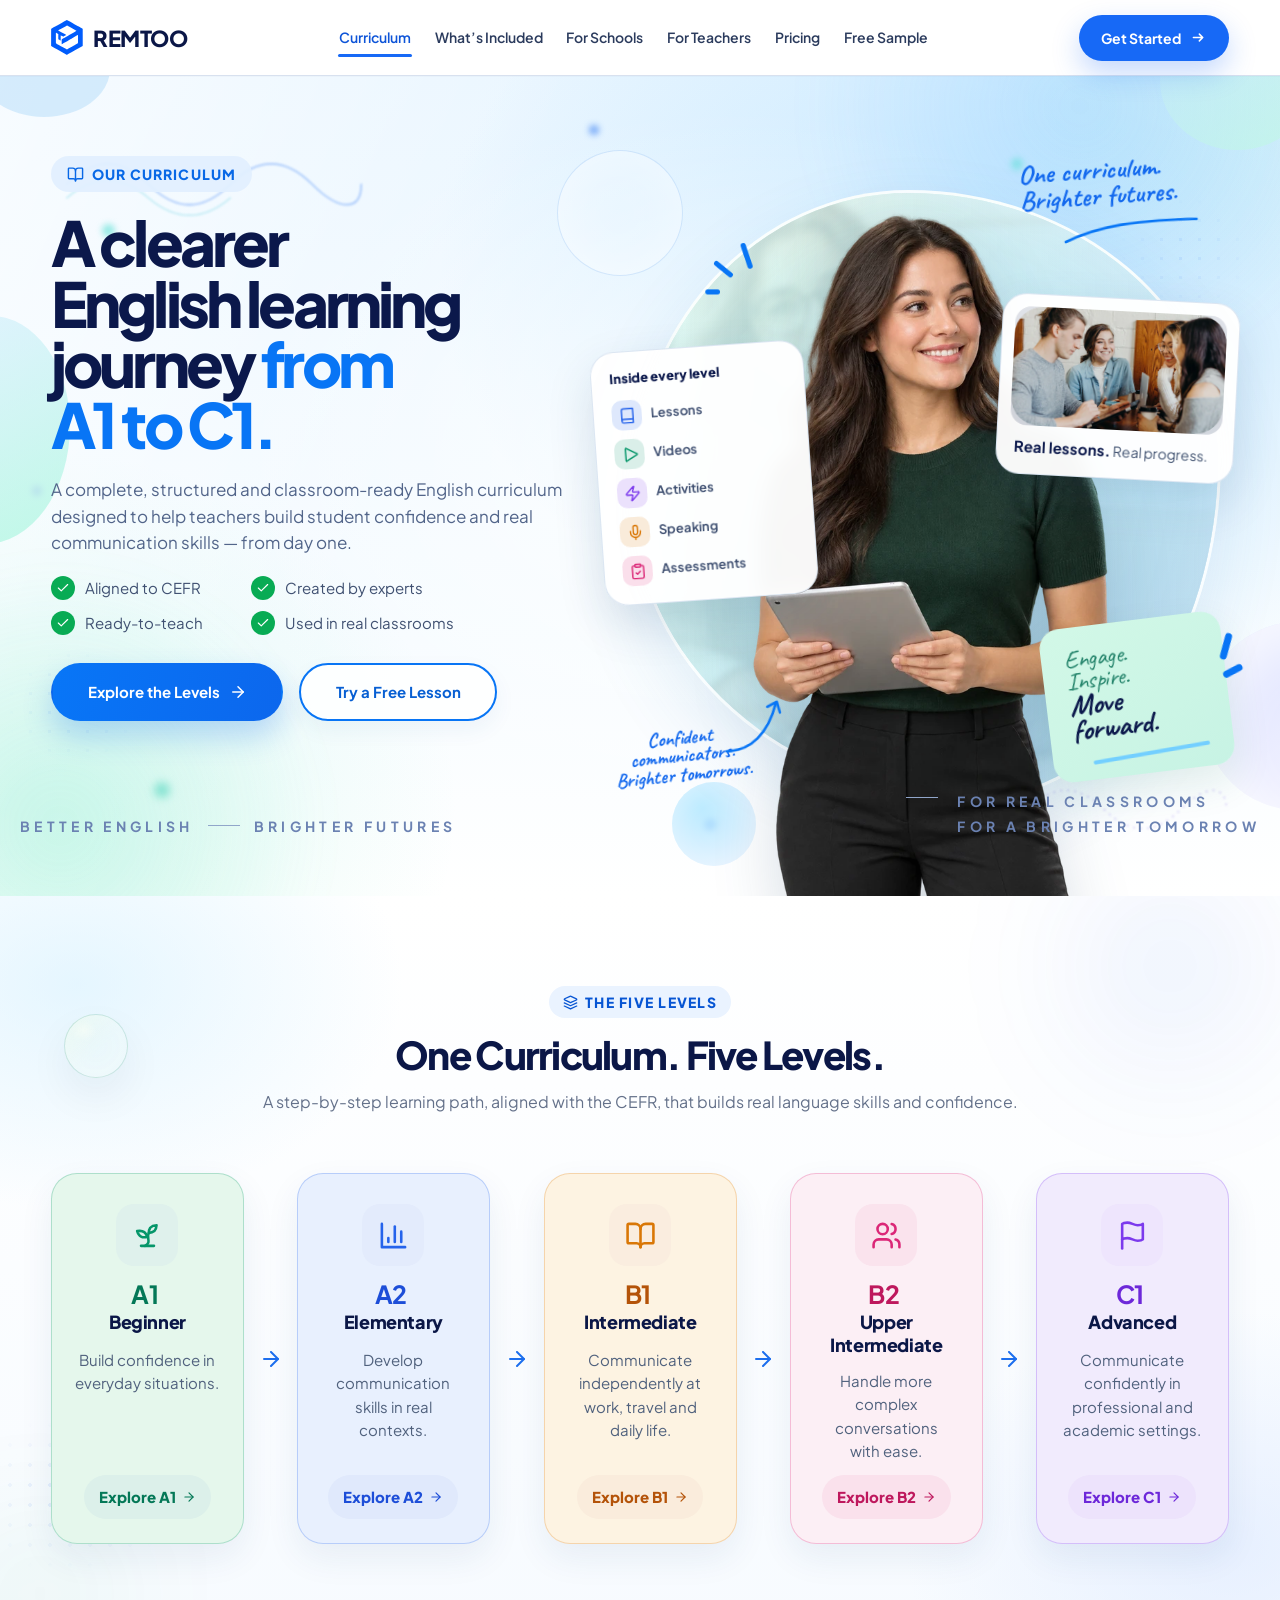
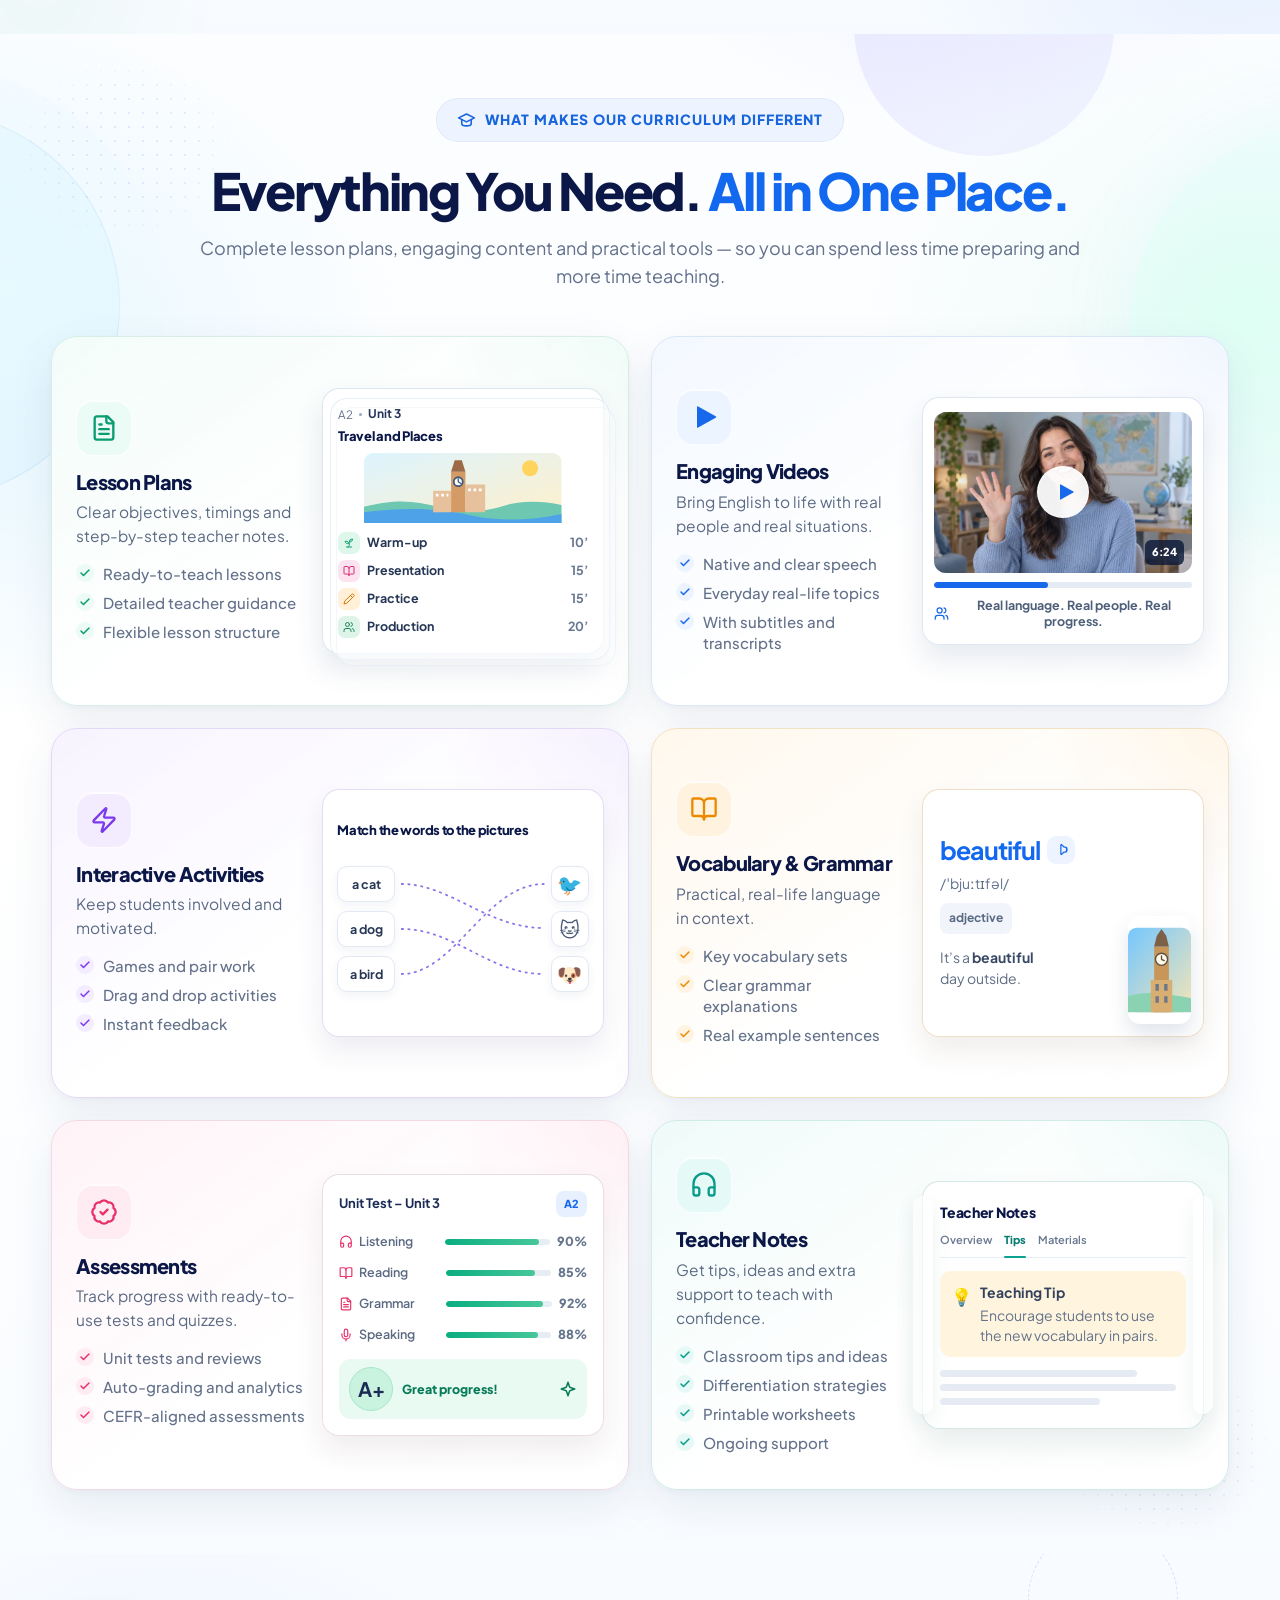
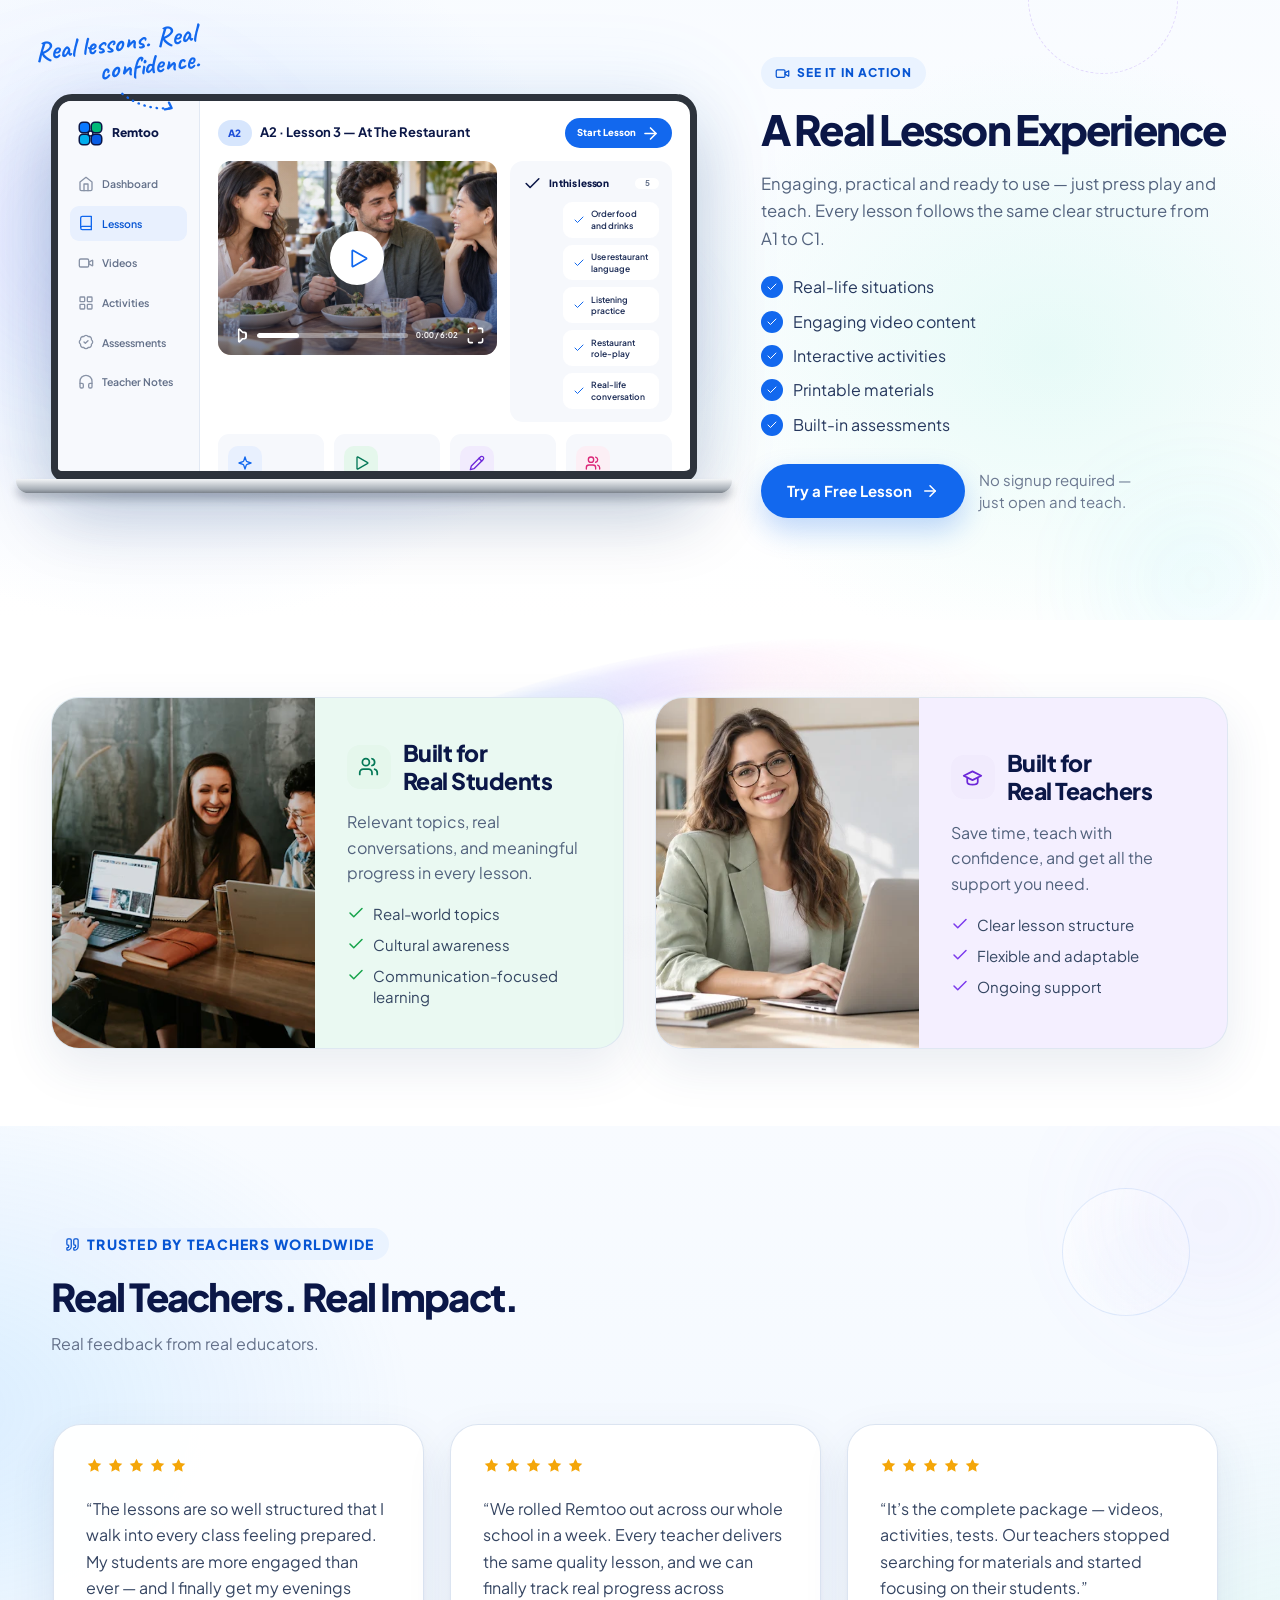
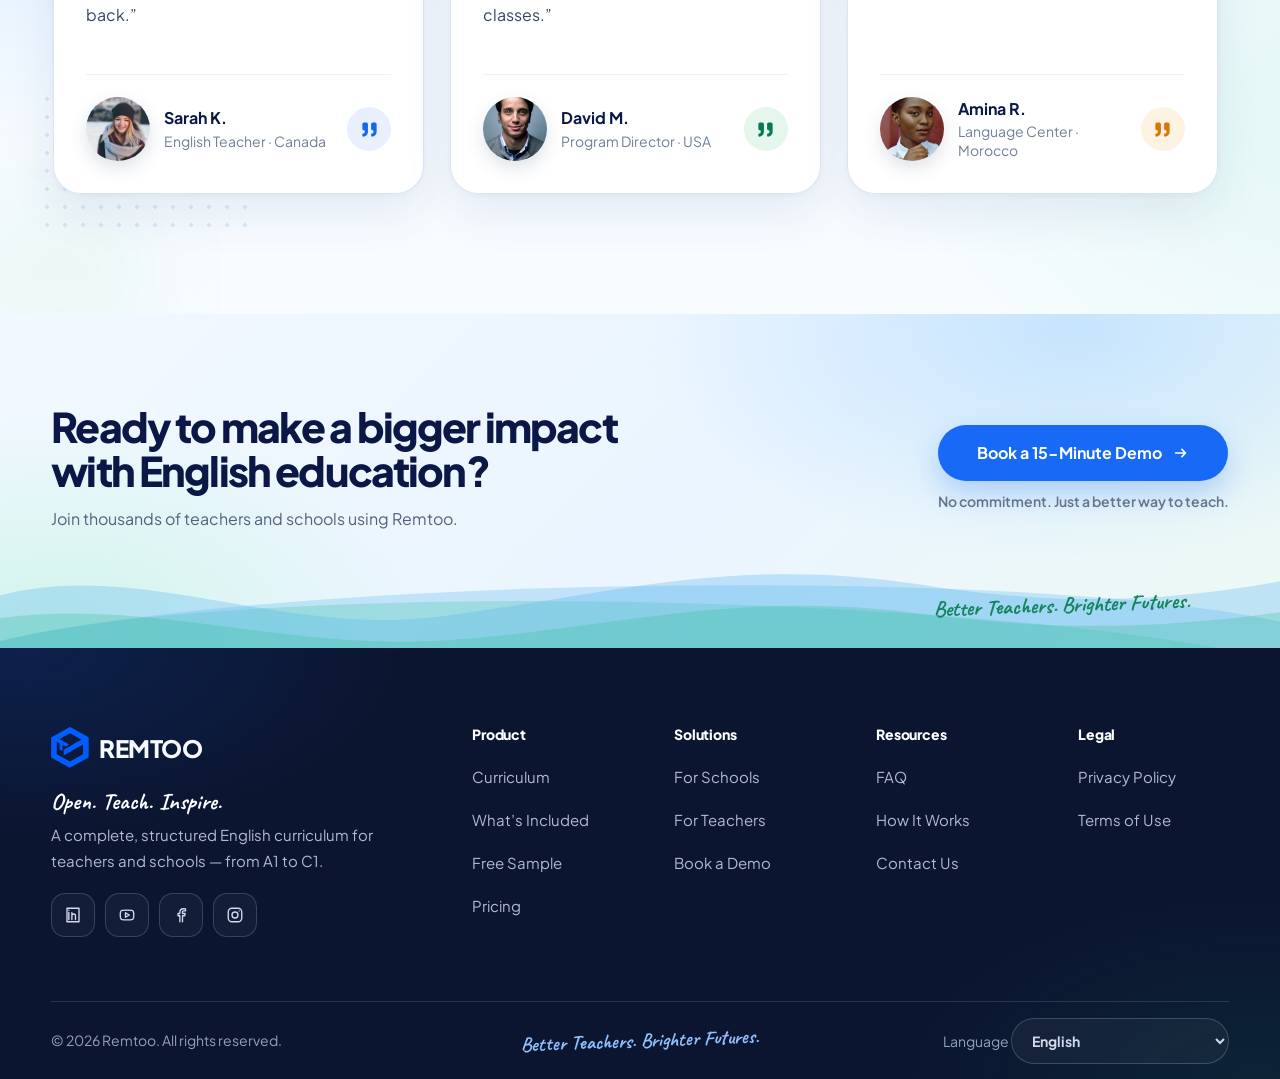
==== commit 40b5a9ea: "go" ====
--- a/curriculum.html
+++ b/curriculum.html
@@ -125,9 +125,9 @@
   <header class="global-header" id="global-header" data-site-header>
     <div class="global-header__inner">
       <a class="global-brand" href="index.html" aria-label="Remtoo home">
-            <img class="global-brand__icon" src="assets/logos/remtoo-icon.svg" alt="" width="209" height="230" aria-hidden="true" decoding="async" />
-            <span class="global-brand__wordmark">REMTOO</span>
-          </a>
+        <img class="global-brand__icon" src="assets/logos/remtoo-icon.svg" alt="" width="209" height="230" aria-hidden="true" decoding="async" />
+        <span class="global-brand__wordmark">REMTOO</span>
+      </a>
 
       <nav class="global-desktop-nav" aria-label="Main navigation">
         <a class="global-nav-link" data-nav-route="curriculum.html" href="curriculum.html" aria-current="page">Curriculum</a>
@@ -255,7 +255,12 @@
   <main id="main">
     <!-- ============================== HERO ============================== -->
     <section class="hero" aria-labelledby="hero-title">
-      <div class="decor" aria-hidden="true">
+      <div class="decor" aria-hidden="true">      <div class="bg-decor" aria-hidden="true">
+        <svg class="bg-wave bg-wave--a" viewBox="0 0 440 120" fill="none"><path d="M4 62C44 22 84 22 124 62S204 102 244 62 324 22 364 62 436 102 436 62"/><path d="M4 82C44 48 84 48 124 82S204 116 244 82"/></svg>
+        <svg class="bg-wave bg-wave--b" viewBox="0 0 440 120" fill="none"><path d="M4 62C44 102 84 102 124 62S204 22 244 62 324 102 364 62 436 22 436 62"/></svg>
+        <i class="bg-dot bg-dot--1"></i><i class="bg-dot bg-dot--2"></i><i class="bg-dot bg-dot--3"></i><i class="bg-dot bg-dot--4"></i><i class="bg-dot bg-dot--5"></i><i class="bg-dot bg-dot--6"></i><i class="bg-dot bg-dot--7"></i><i class="bg-dot bg-dot--8"></i>
+      </div>
+
         <span class="ch-wash ch-wash--blue"></span>
         <span class="ch-wash ch-wash--mint"></span>
         <span class="ch-edge-orb ch-edge-orb--top-left"></span>
--- a/css/site-system.css
+++ b/css/site-system.css
@@ -405,7 +405,8 @@
 .global-brand__icon {
   display: block;
   width: 32px;
-  height: 32px;
+  height: auto;
+  aspect-ratio: 209 / 230;
   object-fit: contain;
   flex-shrink: 0;
 }
@@ -662,7 +663,6 @@
 
 .global-mobile-nav .global-brand__icon {
   width: 38px;
-  height: 38px;
 }
 
 .global-mobile-nav .global-brand__wordmark {
@@ -1210,7 +1210,6 @@
 
 .global-footer__brand .global-brand__icon {
   width: 38px;
-  height: 38px;
 }
 
 .global-footer__brand .global-brand__wordmark {
@@ -1907,7 +1906,6 @@
   /* Compact header brand on small phones; drawer keeps its roomier size. */
   .global-header .global-brand__icon {
     width: 34px;
-    height: 34px;
   }
 
   .global-header .global-brand__wordmark {
@@ -1916,7 +1914,6 @@
 
   .global-mobile-nav .global-brand__icon {
     width: 36px;
-    height: 36px;
   }
 
   .global-mobile-nav .global-brand__wordmark {
@@ -4602,12 +4599,50 @@
 
   .teachers-page .t-eyebrow { color: #8bb7ff; background: rgba(54, 112, 214, 0.18); }
   .teachers-page .t-eyebrow--green { color: #68dda7; background: rgba(33, 176, 110, 0.16); }
-  .teachers-page .t-hero-backdrop {
+  .teachers-page .t-hero-panel {
+    border-color: rgba(110, 162, 190, 0.2);
     background:
-      linear-gradient(90deg, rgba(12, 31, 49, 0.9), rgba(12, 31, 49, 0.12) 34%, rgba(19, 50, 58, 0.2)),
-      linear-gradient(155deg, #102333 0 38%, #18323a 39% 42%, #0d202d 43% 100%);
-    box-shadow: inset 0 0 60px rgba(55, 112, 145, 0.08);
-  }
+      radial-gradient(120% 62% at 50% 0%, rgba(26, 54, 74, 0.6), rgba(10, 26, 42, 0) 58%),
+      linear-gradient(180deg, #0e2539 0%, #0c2033 40%, #0a1a2b 100%);
+    box-shadow:
+      inset 0 1px 0 rgba(133, 180, 224, 0.12),
+      0 36px 74px rgba(0, 0, 0, 0.45);
+  }
+
+  .teachers-page .t-hero-panel::after {
+    background: linear-gradient(90deg, transparent, rgba(120, 170, 210, 0.22), transparent);
+  }
+
+  .teachers-page .t-hero-ring { border-color: rgba(120, 168, 255, 0.12); }
+
+  .teachers-page .t-hero-glass {
+    border-color: rgba(130, 170, 220, 0.16);
+    background: linear-gradient(160deg, rgba(20, 42, 66, 0.55), rgba(15, 32, 52, 0.25));
+  }
+
+  .teachers-page .t-hero-floor {
+    background: radial-gradient(50% 50% at 50% 50%, rgba(0, 0, 0, 0.5), rgba(0, 0, 0, 0) 72%);
+  }
+
+  .teachers-page .t-hero-teacher { filter: drop-shadow(0 30px 38px rgba(0, 0, 0, 0.55)); }
+
+  .teachers-page .t-glow--hero-cyan { background: rgba(45, 170, 190, 0.16); }
+  .teachers-page .t-glow--hero-lav { background: rgba(126, 100, 220, 0.15); }
+  .teachers-page .t-glow--hero-mint { background: rgba(38, 160, 130, 0.12); }
+
+  .teachers-page .t-hero-curve path { stroke: rgba(139, 183, 255, 0.24); }
+
+  .teachers-page .t-handnote--hero { color: var(--handwritten-theme); }
+
+  .teachers-page .t-spark::before,
+  .teachers-page .t-spark::after { background: #2fbf8f; }
+
+  .teachers-page .t-trust .ic { background: rgba(38, 160, 105, 0.18); color: #4bd395; }
+
+  .teachers-page .t-card-check { background: linear-gradient(135deg, #2ea36f, #157a4e); }
+  .teachers-page .t-card-clock { background: rgba(139, 102, 230, 0.2); color: #b39bff; box-shadow: none; }
+  .teachers-page .t-card-graph { background: rgba(64, 120, 230, 0.2); color: #8ab5ff; box-shadow: none; }
+  .teachers-page .t-progress-line { background: rgba(120, 160, 220, 0.14); }
 
   .teachers-page .t-float-card {
     border-color: var(--theme-border);
@@ -5522,3 +5557,80 @@
 .teachers-page .t-progress-good {
   font-size: 0.875rem;
 }
+
+/* --------------------------------------------------------------------------
+   Shared ambient decorations: wavy lines + small blurred dots.
+   Dropped into any hero decor container as <div class="bg-decor">…
+   Colors come from --decor-* custom properties and follow the color scheme.
+   -------------------------------------------------------------------------- */
+
+:root {
+  --decor-wave-blue: rgba(31, 109, 242, 0.35);
+  --decor-wave-teal: rgba(56, 198, 216, 0.3);
+  --decor-wave-violet: rgba(124, 96, 232, 0.32);
+  --decor-dot-cyan: rgba(125, 230, 223, 0.8);
+  --decor-dot-mint: rgba(111, 219, 202, 0.72);
+  --decor-dot-lav: rgba(196, 181, 253, 0.85);
+  --decor-dot-blue: rgba(31, 109, 242, 0.55);
+}
+
+@media (prefers-color-scheme: dark) {
+  :root {
+    --decor-wave-blue: rgba(122, 170, 255, 0.38);
+    --decor-wave-teal: rgba(94, 214, 228, 0.32);
+    --decor-wave-violet: rgba(172, 144, 248, 0.36);
+    --decor-dot-cyan: rgba(94, 234, 226, 0.55);
+    --decor-dot-mint: rgba(63, 224, 180, 0.5);
+    --decor-dot-lav: rgba(188, 162, 255, 0.55);
+    --decor-dot-blue: rgba(122, 170, 255, 0.5);
+  }
+}
+
+.bg-decor {
+  position: absolute;
+  inset: 0;
+  overflow: clip;
+  pointer-events: none;
+}
+
+.bg-wave {
+  position: absolute;
+  width: min(300px, 26vw);
+  height: auto;
+  fill: none;
+  filter: blur(0.8px);
+}
+
+.bg-wave path { stroke-linecap: round; }
+
+.bg-wave--a { left: 5%; top: 8%; }
+.bg-wave--a path:nth-child(1) { stroke: var(--decor-wave-blue); stroke-width: 2.5; }
+.bg-wave--a path:nth-child(2) { stroke: var(--decor-wave-teal); stroke-width: 2; }
+
+.bg-wave--b {
+  right: 4%;
+  bottom: 6%;
+  width: min(280px, 24vw);
+}
+.bg-wave--b path { stroke: var(--decor-wave-violet); stroke-width: 2.5; stroke-dasharray: 1 10; }
+
+.bg-dot { position: absolute; border-radius: 50%; }
+
+.bg-dot--1 { left: 8%; top: 18%; width: 13px; height: 13px; background: var(--decor-dot-cyan); filter: blur(3px); }
+.bg-dot--2 { left: 2.5%; top: 50%; width: 10px; height: 10px; background: var(--decor-dot-lav); filter: blur(3px); }
+.bg-dot--3 { left: 12%; bottom: 12%; width: 16px; height: 16px; background: var(--decor-dot-mint); filter: blur(4px); }
+.bg-dot--4 { left: 46%; top: 6%; width: 10px; height: 10px; background: var(--decor-dot-blue); filter: blur(3px); }
+.bg-dot--5 { left: 79%; top: 10%; width: 12px; height: 12px; background: var(--decor-dot-cyan); filter: blur(3px); }
+.bg-dot--6 { left: 93%; top: 44%; width: 14px; height: 14px; background: var(--decor-dot-lav); filter: blur(4px); }
+.bg-dot--7 { left: 55%; bottom: 8%; width: 12px; height: 12px; background: var(--decor-dot-blue); filter: blur(3px); }
+.bg-dot--8 { left: 87%; bottom: 16%; width: 10px; height: 10px; background: var(--decor-dot-mint); filter: blur(3px); }
+
+@media (max-width: 700px) {
+  .bg-wave--b,
+  .bg-dot--3,
+  .bg-dot--5,
+  .bg-dot--6,
+  .bg-dot--8 { display: none; }
+
+  .bg-wave--a { width: 220px; }
+}
